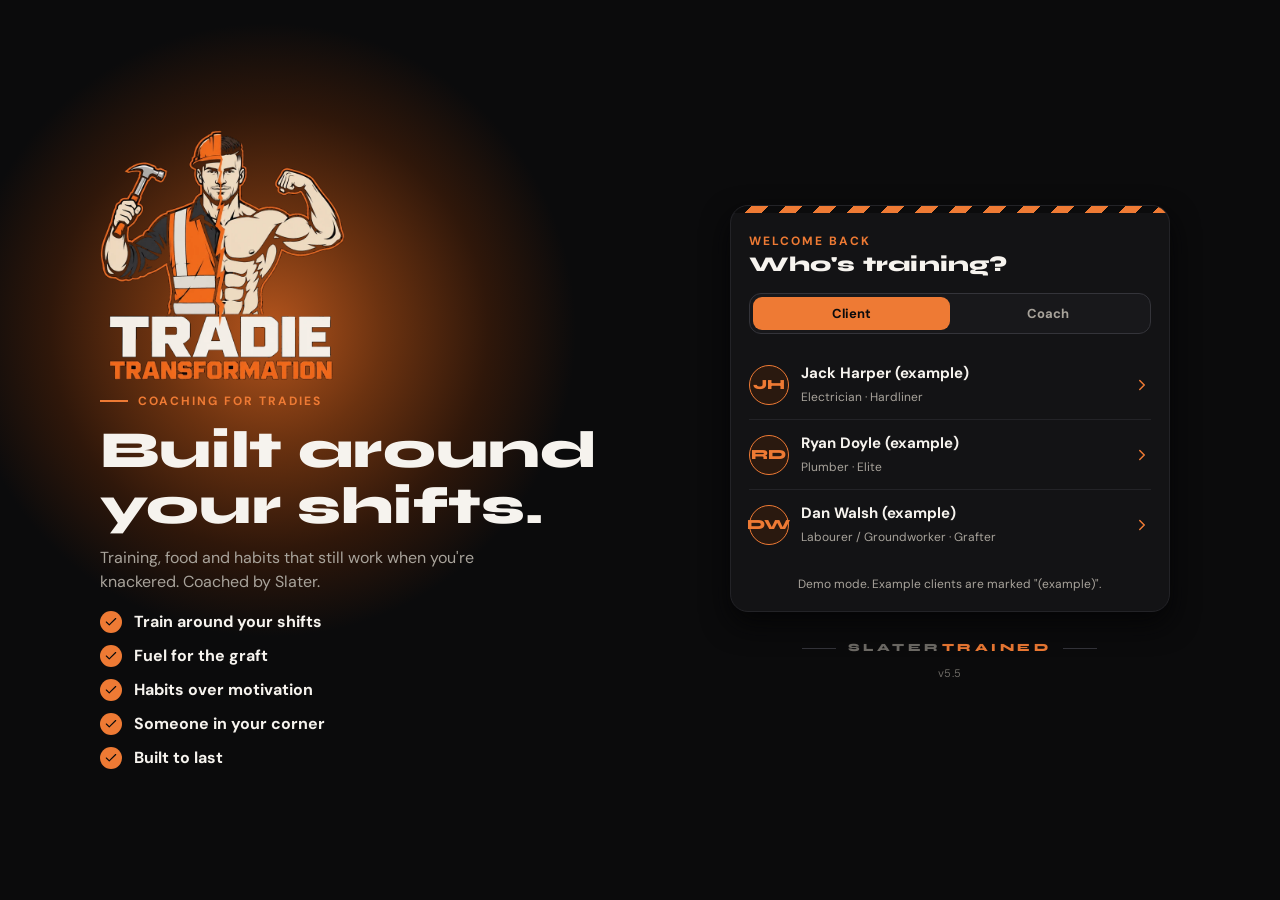
==== index.html @ 98da6939 "v5.5: habit schedules, starter packs, 685-exercise library with demo videos Co-Authored-By: Claude O" ====
<!doctype html><html><head><meta charset=utf8><meta name=viewport content="width=device-width,initial-scale=1,viewport-fit=cover"><style>:root{color-scheme:light;box-sizing:border-box;padding-top:env(safe-area-inset-top,0px);padding-bottom:env(safe-area-inset-bottom,0px)}html{scroll-padding-top:env(safe-area-inset-top,0px)}body{margin:0;padding:0;font:14px -apple-system,BlinkMacSystemFont,sans-serif;background:#fff;color:#000}img{max-width:100%}[hidden]:not([hidden=until-found i]){display:none!important}.appver{text-align:center;font-size:11px;color:var(--faint);margin:-6px 0 14px;letter-spacing:.04em}</style></head><body>
<title>The Tradie Transformation</title>
<meta name="claude:viewport-fit-sides" content="cover">
<meta name="theme-color" content="#0B0B0C"><link rel="manifest" href="manifest.webmanifest"><link rel="icon" href="icon-192.png">
<link rel="apple-touch-icon" href="[data-uri]">
<link rel="preconnect" href="https://fonts.googleapis.com"><link rel="preconnect" href="https://fonts.gstatic.com" crossorigin>
<link rel="stylesheet" href="https://fonts.googleapis.com/css2?family=DM+Sans:opsz,wght@9..40,400;9..40,500;9..40,700&family=Syne:wght@700;800&display=swap">
<style>
/* Layout: phone-first app shell. Header, scrolling main, bottom nav with a centre quick-log button; side rail on wide screens.
   Brand: "Edition 1" — one all-dark world, solid SlaterTrained orange, no see-through tints. */
:root {
  --bg: #0B0B0C;
  --card: #131315;
  --card-2: #18181B;
  --card-3: #202024;
  --line: #232327;
  --line-2: #34343A;
  --text: #F6F3EE;
  --muted: #A8A39B;
  --faint: #6F6C67;
  --orange: #EE7A34;
  --orange-hi: #F4955A;
  --orange-lo: #C9601F;
  --ember: #2A190F;      /* solid dark orange for fills */
  --ember-2: #3B2213;
  --on-orange: #0B0B0C;
  --good: #5CC37E;
  --good-deep: #12261A;
  --warn: #EDB740;
  --warn-deep: #2B2310;
  --bad: #EC5F55;
  --bad-deep: #2E1513;
  --display: 'Syne', 'Arial Black', Impact, sans-serif;
  --body: 'DM Sans', system-ui, -apple-system, 'Segoe UI', sans-serif;
  --r: 18px;
  --r-sm: 12px;
  --shadow: 0 1px 0 #1D1D21 inset, 0 12px 28px #050506;
  color-scheme: dark;
}
* { box-sizing: border-box; -webkit-tap-highlight-color: transparent; }
html, body { height: 100%; }
body { margin: 0; background: var(--bg); color: var(--text); font-family: var(--body); font-size: 15px; line-height: 1.5; -webkit-font-smoothing: antialiased; }
body::before { content: ""; position: fixed; inset: 0 0 auto; height: env(safe-area-inset-top, 0px); z-index: 50; background: var(--bg); }
button, input, select, textarea { font: inherit; color: inherit; }
button { cursor: pointer; }
a { color: var(--orange); }
h1, h2, h3 { font-family: var(--display); font-weight: 800; margin: 0; line-height: 1.08; text-wrap: balance; letter-spacing: 0.2px; }
h1 { font-size: clamp(27px, 6.4vw, 36px); }
h2 { font-size: 21px; }
h3 { font-size: 16px; }
p { margin: 0; }
.num { font-variant-numeric: tabular-nums; }
:focus-visible { outline: 2px solid var(--orange); outline-offset: 2px; }
summary::-webkit-details-marker { display: none; }
@media (prefers-reduced-motion: reduce) { * { animation: none !important; transition: none !important; } }

/* ---------- shell ---------- */
.shell { min-height: 100%; display: flex; }
.rail { display: none; }
.main { flex: 1; min-width: 0; display: flex; flex-direction: column; }
.topbar {
  position: sticky; top: env(safe-area-inset-top, 0px); z-index: 20; background: var(--bg); border-bottom: 1px solid var(--line);
  padding-block: 10px; padding-left: max(16px, env(safe-area-inset-left, 0px)); padding-right: max(16px, env(safe-area-inset-right, 0px));
  display: flex; align-items: center; gap: 12px; min-height: 62px;
}
.topbar .grow { flex: 1; min-width: 0; }
.topbar .ctx { font-size: 11px; color: var(--orange); text-transform: uppercase; letter-spacing: 1.8px; font-weight: 700; }
.topbar .ttl { font-family: var(--display); font-weight: 800; font-size: 17px; }
.content {
  flex: 1; width: 100%; max-width: 1040px; margin: 0 auto; padding-block: 20px 128px;
  padding-left: max(16px, env(safe-area-inset-left, 0px)); padding-right: max(16px, env(safe-area-inset-right, 0px));
  display: flex; flex-direction: column; gap: 18px; animation: rise .28s ease-out;
}
@keyframes rise { from { transform: translateY(6px); opacity: .55; } to { transform: none; opacity: 1; } }
.viewas { background: var(--orange); color: var(--on-orange); font-weight: 700; font-size: 13px; padding: 7px 16px; display: flex; gap: 10px; align-items: center; justify-content: center; flex-wrap: wrap; }
.viewas button { background: var(--on-orange); color: var(--orange); border: 0; border-radius: 999px; padding: 4px 12px; font-weight: 700; font-size: 12px; }

.bottomnav {
  position: fixed; left: 0; right: 0; bottom: 0; z-index: 30; background: var(--card); border-top: 1px solid var(--line);
  display: flex; justify-content: space-around; align-items: flex-end;
  padding-top: 6px; padding-bottom: calc(6px + env(safe-area-inset-bottom, 0px));
  padding-left: max(8px, env(safe-area-inset-left, 0px)); padding-right: max(8px, env(safe-area-inset-right, 0px));
}
.navbtn { background: none; border: 0; color: var(--faint); display: flex; flex-direction: column; align-items: center; gap: 3px; font-size: 11px; font-weight: 700; letter-spacing: .3px; padding: 6px 4px; min-width: 56px; position: relative; }
.navbtn svg { width: 22px; height: 22px; }
.navbtn.on { color: var(--orange); }
.navbtn .dot { position: absolute; top: 3px; right: 12px; width: 8px; height: 8px; border-radius: 50%; background: var(--orange); }
.fab { width: 58px; height: 58px; border-radius: 50%; border: 4px solid var(--card); background: linear-gradient(180deg, var(--orange-hi), var(--orange)); color: var(--on-orange); display: flex; align-items: center; justify-content: center; margin-top: -26px; flex: none; }
.fab svg { width: 26px; height: 26px; }
.fab:active { transform: scale(.95); }
@media (min-width: 900px) {
  .bottomnav { display: none; }
  .rail { display: flex; flex-direction: column; gap: 3px; width: 248px; flex: none; position: sticky; top: 0; height: 100vh; overflow-y: auto; background: var(--card); border-right: 1px solid var(--line); padding: 20px 14px; padding-left: max(14px, env(safe-area-inset-left, 0px)); }
  .rail .navbtn { flex-direction: row; gap: 12px; font-size: 14px; padding: 10px 12px; border-radius: var(--r-sm); justify-content: flex-start; width: 100%; }
  .rail .navbtn.on { background: var(--ember); }
  .rail .navbtn .dot { position: static; margin-left: auto; }
  .rail .brand { padding: 0 6px 18px; display: flex; justify-content: center; }
  .content { padding-block: 28px 64px; }
  .topbar .mlogo { display: none; }
}

/* ---------- brand ---------- */
.logo-img { display: block; width: auto; }
.st-mark { font-family: var(--display); font-weight: 800; letter-spacing: 3.5px; font-size: 11px; color: var(--faint); }
.st-mark b { color: var(--orange); font-weight: 800; }
.footer { display: flex; justify-content: center; align-items: center; gap: 12px; padding-top: 14px; }
.footer i { height: 1px; width: 34px; background: var(--line-2); }

/* ---------- building blocks ---------- */
.eyebrow { font-size: 12px; font-weight: 700; color: var(--orange); text-transform: uppercase; letter-spacing: 2px; display: flex; align-items: center; gap: 10px; }
.eyebrow.ruled::before { content: ""; width: 26px; height: 2px; background: var(--orange); flex: none; }
.sub { color: var(--muted); }
.small { font-size: 13px; }
.tiny { font-size: 12px; color: var(--muted); }
.head { display: flex; flex-direction: column; gap: 7px; }
.row { display: flex; align-items: center; gap: 10px; flex-wrap: wrap; }
.row.between { justify-content: space-between; }
.row.nowrap { flex-wrap: nowrap; }
.grow { flex: 1; min-width: 0; }
.stack { display: flex; flex-direction: column; gap: 12px; }
.stack-sm { display: flex; flex-direction: column; gap: 8px; }
.grid { display: grid; gap: 12px; grid-template-columns: repeat(auto-fit, minmax(min(100%, 260px), 1fr)); }
.grid-2 { display: grid; gap: 14px; grid-template-columns: repeat(auto-fit, minmax(min(100%, 350px), 1fr)); align-items: start; }
.tiles { display: grid; gap: 10px; grid-template-columns: repeat(auto-fit, minmax(min(100%, 148px), 1fr)); }
.card { background: var(--card); border: 1px solid var(--line); border-radius: var(--r); padding: 18px; display: flex; flex-direction: column; gap: 13px; min-width: 0; box-shadow: var(--shadow); }
.card.stripe { border-left: 4px solid var(--orange); }
.card.flat { background: var(--card-2); box-shadow: none; }
.card.hot { background: var(--ember); border-color: var(--orange); }
.card.hero { background: linear-gradient(160deg, var(--ember-2) 0%, var(--ember) 34%, var(--card) 78%); border-color: var(--line-2); }
.card.tap { cursor: pointer; transition: border-color .15s, transform .1s; text-align: left; color: var(--text); width: 100%; }
.card.tap:hover { border-color: var(--line-2); }
.card.tap:active { transform: scale(.992); }
.tile { background: var(--card); border: 1px solid var(--line); border-radius: var(--r); padding: 15px; display: flex; flex-direction: column; gap: 2px; box-shadow: var(--shadow); min-width: 0; }
.tile .big { font-family: var(--display); font-weight: 800; font-size: 31px; color: var(--orange); line-height: 1.05; }
.tile .big small { font-size: 14px; color: var(--muted); font-family: var(--body); font-weight: 500; }
.tile .lbl { font-size: 12px; color: var(--muted); font-weight: 500; }
.callout { border: 1.5px solid var(--orange); background: var(--ember); border-radius: var(--r); padding: 15px 17px; display: flex; flex-direction: column; gap: 7px; }
.divider { height: 1px; background: var(--line); }

.btn { display: inline-flex; align-items: center; justify-content: center; gap: 8px; background: linear-gradient(180deg, var(--orange-hi), var(--orange)); color: var(--on-orange); border: 0; border-radius: 13px; padding: 12px 18px; font-weight: 700; text-decoration: none; white-space: nowrap; transition: transform .1s; }
.btn svg { width: 18px; height: 18px; flex: none; }
.btn:active { transform: scale(.97); }
.btn.ghost { background: var(--card-2); color: var(--text); border: 1px solid var(--line-2); }
.btn.ghost:hover { border-color: var(--orange); }
.btn.danger { background: var(--bad-deep); color: var(--bad); border: 1px solid var(--bad); }
.btn.sm { padding: 8px 12px; font-size: 13px; border-radius: 10px; }
.btn.block { width: 100%; }
.iconbtn { background: var(--card-2); border: 1px solid var(--line-2); color: var(--text); width: 38px; height: 38px; border-radius: 11px; display: inline-flex; align-items: center; justify-content: center; flex: none; }
.iconbtn svg { width: 18px; height: 18px; }
.iconbtn.sm { width: 32px; height: 32px; border-radius: 9px; }
.iconbtn.or { background: var(--ember); border-color: var(--orange); color: var(--orange); }

.pill { display: inline-flex; align-items: center; gap: 6px; font-size: 12px; font-weight: 700; padding: 4px 10px; border-radius: 999px; white-space: nowrap; }
.pill.good { background: var(--good-deep); color: var(--good); }
.pill.warn { background: var(--warn-deep); color: var(--warn); }
.pill.bad { background: var(--bad-deep); color: var(--bad); }
.pill.or { background: var(--ember); color: var(--orange); }
.pill.mute { background: var(--card-2); color: var(--muted); border: 1px solid var(--line-2); }
.pill.solid { background: var(--orange); color: var(--on-orange); }

label.f { display: flex; flex-direction: column; gap: 6px; font-size: 13px; font-weight: 500; color: var(--muted); min-width: 0; }
.in { width: 100%; background: var(--bg); border: 1px solid var(--line-2); border-radius: 11px; padding: 11px 12px; font-size: 16px; color: var(--text); outline: none; min-width: 0; }
textarea.in { min-height: 84px; resize: vertical; }
.in:focus { border-color: var(--orange); }
.in.sm { padding: 8px 10px; font-size: 15px; }
.fields { display: grid; gap: 12px; grid-template-columns: repeat(auto-fit, minmax(min(100%, 150px), 1fr)); }

.tabs { display: flex; gap: 6px; overflow-x: auto; padding-bottom: 2px; scrollbar-width: none; }
.tabs::-webkit-scrollbar { display: none; }
.tab { background: var(--card); border: 1px solid var(--line); color: var(--muted); padding: 8px 14px; border-radius: 999px; font-weight: 700; font-size: 13px; white-space: nowrap; }
.tab.on { background: var(--orange); color: var(--on-orange); border-color: var(--orange); }
.seg { display: inline-flex; background: var(--card-2); border: 1px solid var(--line-2); border-radius: 12px; padding: 3px; }
.seg button { background: none; border: 0; padding: 7px 13px; border-radius: 9px; font-weight: 700; font-size: 13px; color: var(--muted); }
.seg button.on { background: var(--orange); color: var(--on-orange); }
input.sc { position: absolute; opacity: 0; pointer-events: none; }
input.sc:checked + .tab { background: var(--orange); color: var(--on-orange); border-color: var(--orange); }

.list { display: flex; flex-direction: column; }
.li { display: flex; align-items: center; gap: 12px; padding: 12px 0; border-top: 1px solid var(--line); min-width: 0; }
.li:first-child { border-top: 0; }
.li.tap { cursor: pointer; }
.trunc { overflow: hidden; text-overflow: ellipsis; white-space: nowrap; }
.avatar { width: 40px; height: 40px; border-radius: 50%; background: var(--ember); color: var(--orange); display: flex; align-items: center; justify-content: center; font-family: var(--display); font-weight: 800; font-size: 14px; flex: none; border: 1.5px solid var(--orange); }
.avatar.lg { width: 56px; height: 56px; font-size: 19px; }
.avatar.coach { background: var(--orange); color: var(--on-orange); }

.bar { height: 8px; background: var(--card-3); border-radius: 999px; overflow: hidden; }
.bar > i { display: block; height: 100%; background: linear-gradient(90deg, var(--orange-lo), var(--orange)); border-radius: 999px; }
.bar.good > i { background: var(--good); }

.check { display: flex; align-items: center; gap: 12px; padding: 12px; background: var(--card-2); border: 1px solid var(--line); border-radius: 13px; text-align: left; width: 100%; color: var(--text); }
.check .box { width: 24px; height: 24px; border-radius: 8px; border: 2px solid var(--line-2); flex: none; display: flex; align-items: center; justify-content: center; }
.check.on { border-color: var(--orange); background: var(--ember); }
.check.on .box { background: var(--orange); border-color: var(--orange); color: var(--on-orange); }
.check .box svg { width: 15px; height: 15px; }

.tablewrap { overflow-x: auto; }
table.t { width: 100%; border-collapse: collapse; font-size: 14px; }
table.t th { text-align: left; font-size: 11px; text-transform: uppercase; letter-spacing: 1px; color: var(--muted); font-weight: 700; padding: 8px 6px; border-bottom: 1px solid var(--line); white-space: nowrap; }
table.t td { padding: 9px 6px; border-bottom: 1px solid var(--line); vertical-align: middle; }
table.t tr:last-child td { border-bottom: 0; }

/* rings + charts */
.ring { position: relative; flex: none; }
.ring svg { display: block; transform: rotate(-90deg); }
.ring .mid { position: absolute; inset: 0; display: flex; flex-direction: column; align-items: center; justify-content: center; text-align: center; line-height: 1.1; }
.ring .mid b { font-family: var(--display); font-weight: 800; }
.ring .mid span { font-size: 11px; color: var(--muted); }
.rings { display: flex; gap: 14px; align-items: center; flex-wrap: wrap; }
.rings .minis { display: grid; grid-template-columns: repeat(3, 1fr); gap: 10px; flex: 1; min-width: 200px; }
.rings .mini { display: flex; flex-direction: column; align-items: center; gap: 4px; }
.chartbox svg { width: 100%; height: auto; display: block; touch-action: pan-y; }
.legend { display: flex; gap: 14px; flex-wrap: wrap; font-size: 12px; color: var(--muted); }
.legend i { display: inline-block; width: 14px; height: 3px; border-radius: 2px; margin-right: 6px; vertical-align: middle; }
.spark { width: 72px; height: 26px; flex: none; }

/* calendar */
.cal { display: grid; grid-template-columns: repeat(7, 1fr); gap: 4px; }
.cal .dow { text-align: center; font-size: 11px; color: var(--faint); font-weight: 700; text-transform: uppercase; letter-spacing: 1px; padding: 4px 0; }
.cal button { background: var(--card-2); border: 1px solid var(--line); border-radius: 11px; min-height: 52px; padding: 6px 2px 5px; display: flex; flex-direction: column; align-items: center; gap: 5px; color: var(--text); font-weight: 500; font-size: 13px; }
.cal button.out { visibility: hidden; }
.cal button.today { border-color: var(--orange); }
.cal button.sel { background: var(--ember); border-color: var(--orange); }
.cal .dots { display: flex; gap: 3px; min-height: 6px; }
.cal .dots i { width: 6px; height: 6px; border-radius: 50%; background: var(--orange); }
.cal .dots i.g { background: var(--good); }
.cal .dots i.w { background: var(--text); }
.cal .dots i.o { background: none; border: 1.5px solid var(--orange); }

/* set logger */
.setrow { display: grid; grid-template-columns: 30px 1fr 1fr 46px; gap: 8px; align-items: center; }
.setrow .sn { font-weight: 700; color: var(--muted); text-align: center; }
.setrow .done { width: 46px; height: 42px; border-radius: 11px; border: 1px solid var(--line-2); background: var(--card-2); color: var(--muted); display: flex; align-items: center; justify-content: center; }
.setrow .done.on { background: var(--orange); border-color: var(--orange); color: var(--on-orange); }
.setrow .done svg { width: 18px; height: 18px; }
.sslabel { font-size: 11px; font-weight: 700; letter-spacing: 1.6px; text-transform: uppercase; color: var(--on-orange); background: var(--orange); border-radius: 6px; padding: 2px 8px; align-self: flex-start; }
.timerbar { position: fixed; left: 50%; transform: translateX(-50%); z-index: 40; bottom: calc(96px + env(safe-area-inset-bottom, 0px)); background: var(--orange); color: var(--on-orange); border-radius: 999px; padding: 10px 14px 10px 20px; display: flex; align-items: center; gap: 12px; font-weight: 700; box-shadow: 0 10px 30px #000; white-space: nowrap; }
.timerbar .t { font-family: var(--display); font-size: 22px; font-variant-numeric: tabular-nums; }
.timerbar button { background: var(--on-orange); color: var(--orange); border: 0; border-radius: 999px; padding: 6px 12px; font-weight: 700; }
@media (min-width: 900px) { .timerbar { bottom: 24px; } }

/* chat + feed */
.chat { display: flex; flex-direction: column; gap: 8px; }
.msg { max-width: 82%; padding: 10px 14px; border-radius: 18px; font-size: 15px; white-space: pre-wrap; overflow-wrap: anywhere; }
.msg.me { align-self: flex-end; background: var(--orange); color: var(--on-orange); border-bottom-right-radius: 5px; }
.msg.them { align-self: flex-start; background: var(--card-2); border: 1px solid var(--line); border-bottom-left-radius: 5px; }
.msg .ts { display: block; font-size: 11px; opacity: .7; margin-top: 4px; }
.composer { position: sticky; bottom: calc(78px + env(safe-area-inset-bottom, 0px)); background: var(--bg); padding-block: 8px; }
@media (min-width: 900px) { .composer { bottom: 0; } }
.post { display: flex; gap: 12px; padding: 14px 0; border-top: 1px solid var(--line); }
.post:first-child { border-top: 0; }
.like { background: none; border: 0; color: var(--muted); display: inline-flex; gap: 6px; align-items: center; font-weight: 700; font-size: 13px; padding: 4px 0; }
.like svg { width: 16px; height: 16px; }
.like.on { color: var(--orange); }

/* entry */
.entry { min-height: 100%; display: flex; align-items: center; justify-content: center; padding-block: 36px; padding-left: max(16px, env(safe-area-inset-left, 0px)); padding-right: max(16px, env(safe-area-inset-right, 0px)); position: relative; overflow: hidden; }
.glow { position: absolute; width: 560px; height: 560px; border-radius: 50%; background: radial-gradient(circle, #B5551D 0%, #6B3210 26%, #2F170A 50%, #0B0B0C 70%); top: -60px; left: 50%; transform: translateX(-50%); pointer-events: none; }
.entry .inner { position: relative; width: 100%; max-width: 420px; display: flex; flex-direction: column; gap: 20px; align-items: stretch; }
.entry .brandbig { display: flex; justify-content: center; }
.entry .tag { text-align: center; color: var(--muted); font-size: 16px; }
.entry .eyebrow { justify-content: center; }
.entry .eyebrow::before, .entry .eyebrow::after { content: ""; width: 28px; height: 2px; background: var(--orange); }

.rankbadge { display: inline-flex; align-items: center; gap: 8px; font-family: var(--display); font-weight: 800; font-size: 13px; letter-spacing: 1.2px; text-transform: uppercase; color: var(--orange); }
.rankbadge svg { width: 18px; height: 18px; }
.badges { display: grid; gap: 10px; grid-template-columns: repeat(auto-fill, minmax(104px, 1fr)); }
.badge { background: var(--card-2); border: 1px solid var(--line); border-radius: 14px; padding: 14px 8px; display: flex; flex-direction: column; align-items: center; gap: 8px; text-align: center; font-size: 12px; font-weight: 700; color: var(--faint); }
.badge .medal { width: 46px; height: 46px; border-radius: 50%; display: flex; align-items: center; justify-content: center; background: var(--card-3); color: var(--faint); }
.badge .medal svg { width: 22px; height: 22px; }
.badge.on { color: var(--text); border-color: var(--orange); background: var(--ember); }
.badge.on .medal { background: linear-gradient(180deg, var(--orange-hi), var(--orange-lo)); color: var(--on-orange); }

/* sheet */
.scrim { position: fixed; inset: 0; z-index: 60; background: #050506; opacity: .78; }
.sheet { position: fixed; z-index: 61; left: 0; right: 0; bottom: 0; max-height: 88%; overflow-y: auto; background: var(--card); border: 1px solid var(--line-2); border-bottom: 0; border-radius: 22px 22px 0 0; padding: 10px 18px calc(22px + env(safe-area-inset-bottom, 0px)); display: flex; flex-direction: column; gap: 14px; animation: up .22s ease-out; }
.sheet .grab { width: 40px; height: 4px; border-radius: 4px; background: var(--line-2); align-self: center; flex: none; }
@keyframes up { from { transform: translateY(48px); } to { transform: none; } }
@media (min-width: 700px) { .sheet { left: 50%; right: auto; bottom: auto; top: 50%; transform: translate(-50%, -50%); width: 520px; border-radius: 22px; border-bottom: 1px solid var(--line-2); animation: none; } .sheet .grab { display: none; } }
.qa { display: grid; grid-template-columns: repeat(3, 1fr); gap: 10px; }
.qa button { background: var(--card-2); border: 1px solid var(--line); border-radius: 14px; padding: 14px 6px; display: flex; flex-direction: column; align-items: center; gap: 8px; font-size: 12px; font-weight: 700; color: var(--text); }
.qa button svg { width: 24px; height: 24px; color: var(--orange); }

.toast { position: fixed; left: 50%; transform: translateX(-50%); top: calc(14px + env(safe-area-inset-top, 0px)); z-index: 100; background: var(--card-3); border: 1px solid var(--orange); color: var(--text); padding: 12px 18px; border-radius: 13px; font-weight: 500; max-width: calc(100% - 32px); box-shadow: 0 10px 30px #000; text-align: center; }
.empty { text-align: center; padding: 26px 16px; color: var(--muted); display: flex; flex-direction: column; gap: 10px; align-items: center; }
.photo-grid { display: grid; gap: 8px; grid-template-columns: repeat(auto-fill, minmax(104px, 1fr)); }
.photo-grid figure { margin: 0; display: flex; flex-direction: column; gap: 4px; }
.photo-grid img, .compare img { width: 100%; aspect-ratio: 3/4; object-fit: cover; border-radius: 12px; border: 1px solid var(--line); background: var(--card-2); display: block; }
.compare { display: grid; grid-template-columns: 1fr 1fr; gap: 8px; }
.compare figure { margin: 0; display: flex; flex-direction: column; gap: 6px; }
.hide-sm { display: none; }
@media (min-width: 600px) { .hide-sm { display: initial; } }
.water { display: flex; gap: 5px; flex-wrap: wrap; }
.water i { width: 20px; height: 28px; border-radius: 4px 4px 8px 8px; border: 1.5px solid var(--line-2); background: var(--card-2); }
.water i.on { background: var(--orange); border-color: var(--orange); }

/* ---------- v3: login, targets, thumbs, summary ---------- */
.entry { align-items: stretch; padding-block: 0; overflow: visible; }
.ent { width: 100%; max-width: 1080px; margin: 0 auto; display: grid; gap: 22px; align-content: center; padding-block: 26px; }
.ent-brand { position: relative; display: flex; flex-direction: column; align-items: center; text-align: center; gap: 12px; }
.ent-brand > *:not(.glow) { position: relative; }
.ent-brand .glow { top: -110px; width: 620px; height: 620px; }
.ent-brand h1 { font-size: clamp(30px, 7.4vw, 52px); }
.ent-brand .tag { max-width: 400px; }
.ent-logo { animation: logoin .7s cubic-bezier(.2, .8, .2, 1); }
.ent-logo .logo-img { height: clamp(170px, 30vh, 250px) !important; }
@keyframes logoin { from { transform: translateY(14px) scale(.96); opacity: .4; } to { transform: none; opacity: 1; } }
.ent-points { list-style: none; margin: 4px 0 0; padding: 0; display: none; flex-direction: column; gap: 10px; text-align: left; }
.ent-points li { display: flex; align-items: center; gap: 12px; font-weight: 700; font-size: 16px; }
.ent-points svg { width: 22px; height: 22px; padding: 4px; border-radius: 50%; background: var(--orange); color: var(--on-orange); flex: none; }
.ent-side { display: flex; flex-direction: column; gap: 14px; width: 100%; max-width: 440px; margin: 0 auto; }
.ent-card { position: relative; overflow: hidden; padding-top: 26px; gap: 16px; }
.hazard { position: absolute; inset: 0 0 auto 0; height: 7px; background: repeating-linear-gradient(-45deg, var(--orange) 0 12px, var(--bg) 12px 24px); }
.entrow { background: none; border: 0; border-top: 1px solid var(--line); width: 100%; text-align: left; color: var(--text); }
.entrow:first-child { border-top: 0; }
.pindots { display: flex; gap: 14px; }
.pindots i { width: 15px; height: 15px; border-radius: 50%; border: 2px solid var(--line-2); }
.pindots i.on { background: var(--orange); border-color: var(--orange); }
.pindots.bad { animation: shake .35s; }
@keyframes shake { 20%, 60% { transform: translateX(-7px); } 40%, 80% { transform: translateX(7px); } }
.keypad { display: grid; grid-template-columns: repeat(3, 72px); gap: 12px; justify-content: center; }
.keypad button { height: 62px; border-radius: 18px; background: var(--card-2); border: 1px solid var(--line-2); font-family: var(--display); font-weight: 800; font-size: 22px; color: var(--text); display: flex; align-items: center; justify-content: center; }
.keypad button:active { background: var(--orange); color: var(--on-orange); border-color: var(--orange); }
.keypad button svg { width: 22px; height: 22px; }
@media (min-width: 900px) {
  .ent { grid-template-columns: 1.1fr .9fr; align-items: center; gap: 56px; }
  .ent-brand { align-items: flex-start; text-align: left; }
  .ent-brand .glow { left: 30%; }
  .ent-brand .eyebrow { justify-content: flex-start; }
  .entry .ent-brand .eyebrow::after { display: none; }
  .ent-points { display: flex; }
}
.chks { display: flex; flex-wrap: wrap; gap: 8px; }
.chk { display: inline-flex; align-items: center; gap: 7px; padding: 8px 12px; border-radius: 999px; border: 1px solid var(--line-2); background: var(--card-2); color: var(--muted); font-weight: 700; font-size: 13px; }
.chk svg { width: 15px; height: 15px; color: var(--orange); }
.chk.on { background: var(--good-deep); border-color: var(--good); color: var(--good); }
.chk.on svg { color: var(--good); }
.thumbs { display: flex; gap: 8px; overflow-x: auto; }
.thumbbtn { position: relative; padding: 0; border: 0; background: none; display: block; width: 100%; border-radius: 12px; }
.thumbs .thumbbtn { width: 84px; flex: none; }
.thumbs .thumbbtn img { width: 84px; height: 84px; object-fit: cover; border-radius: 12px; border: 1px solid var(--line); display: block; }
.thumbbtn i { position: absolute; top: 6px; right: 6px; width: 11px; height: 11px; border-radius: 50%; background: var(--orange); border: 2px solid var(--bg); }
.foodthumb { width: 46px; height: 46px; border-radius: 11px; object-fit: cover; flex: none; background: var(--card-2); border: 1px solid var(--line); display: flex; align-items: center; justify-content: center; color: var(--faint); }
.foodthumb svg { width: 20px; height: 20px; }
.postimg { width: 100%; max-height: 420px; object-fit: cover; border-radius: 14px; border: 1px solid var(--line); display: block; }
.tapclean { background: none; border: 0; padding: 0; text-align: left; color: var(--text); width: 100%; }
.medalbig { width: 78px; height: 78px; border-radius: 50%; background: linear-gradient(180deg, var(--orange-hi), var(--orange-lo)); color: var(--on-orange); display: flex; align-items: center; justify-content: center; box-shadow: 0 0 0 8px var(--ember-2); animation: pop .5s cubic-bezier(.2, 1.4, .4, 1); }
.medalbig svg { width: 38px; height: 38px; }
@keyframes pop { from { transform: scale(.5); } to { transform: none; } }
button.tile { cursor: pointer; }
.entry { min-height: 100vh; min-height: 100dvh; }
.ent-card .eyebrow { justify-content: flex-start; }
.entry .ent-card .eyebrow::before, .entry .ent-card .eyebrow::after { display: none; }
@media (min-width: 900px) { .entry .ent-brand .tag { text-align: left; } }

/* ===================== v4 ===================== */
/* chart read-out */
.chh { display: flex; flex-direction: column; gap: 1px; min-width: 0; }
.chl { font-size: 11px; font-weight: 700; letter-spacing: .09em; text-transform: uppercase; color: var(--muted); transition: color .15s; }
.chh.on .chl { color: var(--orange); }
.chv b { font-family: var(--display); font-weight: 800; font-size: 34px; line-height: 1.08; color: var(--text); }
.chv small { font-size: 14px; color: var(--muted); font-weight: 500; font-family: var(--body); }
.chs { font-size: 12.5px; color: var(--muted); min-height: 18px; }
.chartbox { margin-inline: -4px; }
.chartbox svg { cursor: crosshair; -webkit-user-select: none; user-select: none; -webkit-tap-highlight-color: transparent; overflow: visible; }
.chartbox svg.draw .ln { stroke-dasharray: 1; stroke-dashoffset: 1; animation: chdraw 1s cubic-bezier(.3, .7, .2, 1) forwards; }
.chartbox svg.draw .ar { animation: chfade .9s ease-out both; }
.chartbox svg.draw .br { transform-box: fill-box; transform-origin: 50% 100%; animation: chgrow .5s cubic-bezier(.2, .9, .3, 1) both; }
@keyframes chdraw { to { stroke-dashoffset: 0; } }
@keyframes chfade { from { opacity: 0; } }
@keyframes chgrow { from { transform: scaleY(.02); } }
.seg.rg button { padding: 6px 14px; min-width: 46px; }
.legend i { flex: none; }
/* pills with icons */
.pill svg { width: 12px; height: 12px; flex: none; }
/* workout library + builder */
.person { text-align: left; gap: 12px; color: var(--text); }
.wic, .fic { width: 36px; height: 36px; border-radius: 11px; background: var(--ember); color: var(--orange); display: flex; align-items: center; justify-content: center; flex: none; }
.wic svg, .fic svg { width: 18px; height: 18px; }
.fic { background: var(--card-2); border: 1px solid var(--line-2); }
.wnum { width: 30px; height: 30px; border-radius: 50%; background: var(--orange); color: var(--on-orange); font-family: var(--display); font-weight: 800; font-size: 14px; display: flex; align-items: center; justify-content: center; flex: none; }
.wnum.sm { width: 24px; height: 24px; font-size: 12px; background: var(--ember); color: var(--orange); }
.wgrid { display: grid; gap: 10px; grid-template-columns: repeat(4, minmax(0, 1fr)); align-items: end; }
@media (max-width: 520px) { .wgrid { grid-template-columns: repeat(2, minmax(0, 1fr)); } }
.stepper { display: flex; align-items: center; justify-content: space-between; background: var(--card-2); border: 1px solid var(--line-2); border-radius: var(--r-sm); height: 41px; padding: 3px; }
.stepper button { width: 34px; height: 33px; border-radius: 9px; border: 0; background: var(--card-3); color: var(--text); font-size: 20px; font-weight: 700; line-height: 1; }
.stepper button:active { background: var(--orange); color: var(--on-orange); }
.stepper b { font-size: 17px; }
.iconbtn:disabled { opacity: .35; pointer-events: none; }
/* FAQ */
.faqs { display: flex; flex-direction: column; }
.faq { border-top: 1px solid var(--line); }
.faq:first-child { border-top: 0; }
.faq summary { list-style: none; cursor: pointer; display: flex; align-items: center; justify-content: space-between; gap: 12px; padding: 14px 0; font-weight: 700; }
.faq summary svg { width: 18px; height: 18px; color: var(--orange); flex: none; transition: transform .2s; }
.faq[open] summary svg { transform: rotate(180deg); }
.faq p { padding: 0 0 14px; color: var(--muted); }

/* ===================== v4.1: stat-led style ===================== */
.tabs.line { gap: 2px; border-bottom: 1px solid var(--line); padding-bottom: 0; }
.tabs.line .tab { background: none; border: 0; border-bottom: 3px solid transparent; border-radius: 0; padding: 11px 13px; font-size: 14.5px; color: var(--muted); }
.tabs.line .tab.on { background: none; color: var(--text); border-bottom-color: var(--orange); }
.chw { display: flex; flex-direction: column; gap: 6px; min-width: 0; }
.chh { display: grid; grid-template-columns: 1fr 1fr; gap: 16px; flex-direction: unset; }
.chc { border-top: 1.5px solid var(--line-2); padding-top: 9px; display: flex; flex-direction: column; gap: 2px; min-width: 0; transition: border-color .15s; }
.chw.on .chc:first-child { border-top-color: var(--orange); }
.chw.on .chc:first-child .chl { color: var(--orange); }
.chv b { font-size: 29px; }
.chl { font-size: 12px; letter-spacing: 0; text-transform: none; font-weight: 500; }
.statg .sth { background: var(--card-2); color: var(--muted); font-size: 11.5px; font-weight: 700; letter-spacing: .1em; text-transform: uppercase; padding: 10px 18px; border-top: 1px solid var(--line); border-bottom: 1px solid var(--line); }
.statg:first-child .sth { border-top: 0; }
.statg .str { display: flex; justify-content: space-between; align-items: baseline; gap: 14px; padding: 12px 18px; font-size: 15px; color: var(--muted); }
.statg .str:nth-child(odd) { background: #161618; }
.statg .str b { color: var(--text); font-weight: 700; text-align: right; }
.statg .str small { color: var(--muted); font-weight: 500; font-size: 13px; }
.zone { display: flex; flex-direction: column; gap: 9px; }
.zbar { position: relative; display: grid; grid-template-columns: 40fr 20fr 15fr 15fr 10fr; gap: 4px; height: 6px; margin: 6px 8px 8px; }
.zbar i { border-radius: 3px; }
.zdot { position: absolute; top: 50%; width: 18px; height: 18px; border-radius: 50%; background: var(--text); border: 4px solid var(--orange); transform: translate(-50%, -50%); box-shadow: 0 0 0 3px var(--card); }
</style>

<style>
/* ---------- build 5: food diary, scanner, reports, plans ---------- */
.sheet > * { flex-shrink: 0; }
.pgtitle, .titlein { font-family: Syne, sans-serif; font-weight: 800; }
.fstabs { display: flex; width: 100%; overflow-x: auto; scrollbar-width: none; }
.fstabs::-webkit-scrollbar { display: none; }
.fstabs button { flex: 1 0 auto; display: inline-flex; align-items: center; justify-content: center; gap: 6px; min-height: 40px; }
.fstabs button svg { width: 16px; height: 16px; }
.fooditem { background: none; border: 0; border-top: 1px solid var(--line); width: 100%; text-align: left; color: var(--text); }
.fooditem:first-child { border-top: 0; }
.okmark { display: inline-flex; width: 16px; height: 16px; border-radius: 50%; background: var(--good-deep); color: var(--good); align-items: center; justify-content: center; vertical-align: -2px; }
.okmark svg { width: 11px; height: 11px; }
.scanbox { position: relative; aspect-ratio: 4 / 3; max-height: 42vh; width: 100%; background: #000; border: 1px solid var(--line-2); border-radius: 16px; overflow: hidden; }
.scanbox video { position: absolute; inset: 0; width: 100%; height: 100%; object-fit: cover; opacity: 0; }
.scanbox.live video { opacity: 1; }
.scanframe { position: absolute; inset: 22% 10%; border: 3px solid var(--orange); border-radius: 12px; pointer-events: none; }
.scanframe i { position: absolute; left: 6%; right: 6%; top: 50%; height: 2px; background: var(--orange); box-shadow: 0 0 12px var(--orange); }
.scanbox.live .scanframe i { animation: scanline 1.6s ease-in-out infinite alternate; }
@keyframes scanline { from { top: 12%; } to { top: 88%; } }
.scanidle { position: absolute; inset: 0; display: flex; flex-direction: column; align-items: center; justify-content: center; gap: 8px; color: var(--muted); font-size: 13px; }
.scanidle svg { width: 44px; height: 44px; color: var(--orange); }
.scanbox.live .scanidle { display: none; }
.unitseg { display: flex; width: 100%; }
.unitseg button { flex: 1; min-height: 44px; font-size: 15px; }
.amtrow { display: flex; flex-wrap: wrap; gap: 8px; align-items: center; }
.amtcustom { display: inline-flex; align-items: center; gap: 4px; height: 44px; padding: 0 12px 0 4px; border: 1px solid var(--line-2); border-radius: 999px; background: var(--card-2); flex: 1 1 110px; max-width: 160px; }
.amtcustom.on, .amtcustom:focus-within { border-color: var(--orange); background: var(--ember); }
.amtcustom input { width: 100%; min-width: 0; background: transparent; border: 0; outline: none; color: var(--text); font-size: 17px; font-weight: 700; padding: 0 0 0 10px; height: 100%; font-family: inherit; }
.amtcustom input::placeholder { color: var(--muted); font-weight: 600; }
.amtcustom input { -moz-appearance: textfield; appearance: textfield; }
.amtcustom input::-webkit-outer-spin-button, .amtcustom input::-webkit-inner-spin-button { -webkit-appearance: none; margin: 0; }
.amtcustom span { color: var(--muted); font-weight: 700; }
.eating { font-size: 14px; color: var(--muted); }
.eating b { color: var(--orange-hi); font-size: 16px; }
.fdtiles { grid-template-columns: repeat(4, minmax(0, 1fr)); }
.fdtiles .tile { padding: 10px; }
.fdtiles .big { font-size: 21px; }
.nutrows { display: grid; grid-template-columns: repeat(4, minmax(0, 1fr)); gap: 8px; }
.nutrows div { background: var(--card-2); border: 1px solid var(--line); border-radius: 11px; padding: 8px 10px; display: flex; flex-direction: column; gap: 2px; font-size: 12px; }
.fields.q4 { grid-template-columns: repeat(4, minmax(0, 1fr)); }
@media (max-width: 520px) { .fields.q4, .nutrows { grid-template-columns: repeat(2, minmax(0, 1fr)); } }
.equation { display: flex; align-items: center; justify-content: space-between; gap: 4px; background: var(--card-2); border: 1px solid var(--line); border-radius: 13px; padding: 10px 12px; }
.equation div { display: flex; flex-direction: column; align-items: center; min-width: 0; }
.equation b { font-size: 17px; }
.equation span { font-size: 11px; color: var(--muted); }
.equation i { font-style: normal; color: var(--faint); font-weight: 700; }
.equation .over b { color: var(--warn); }
.equation div:last-child b { color: var(--orange); }
.planned { background: var(--card-2); border: 1px dashed var(--line-2); border-radius: 13px; padding: 10px 12px; }
.planned .li { padding: 7px 0; }
.mealacts { gap: 6px; }
.nutbars { display: flex; flex-direction: column; gap: 9px; }
.nutbar { display: grid; grid-template-columns: 74px minmax(0, 1fr) auto; gap: 10px; align-items: center; }
.bar.warnb > i { background: var(--warn); }
.fastclock { font-family: Syne, sans-serif; font-size: 26px; }
.kbars { display: flex; align-items: flex-end; gap: 4px; height: 170px; padding-bottom: 18px; position: relative; }
.kbars.dense { gap: 1px; }
.kb { flex: 1; height: 100%; position: relative; min-width: 0; }
.kb .v { position: absolute; bottom: 0; left: 0; right: 0; background: var(--orange); border-radius: 4px 4px 0 0; min-height: 2px; }
.kb .v.ok { background: var(--good); }
.kb .tgt { position: absolute; left: -2px; right: -2px; height: 2px; background: var(--text); opacity: .55; z-index: 1; }
.kb span { position: absolute; bottom: -18px; left: 0; right: 0; text-align: center; font-size: 11px; color: var(--muted); }
.lg-dot { display: inline-block; width: 9px; height: 9px; border-radius: 3px; margin: 0 4px 0 8px; vertical-align: 0; }
.lg-line { display: inline-block; width: 14px; height: 2px; background: var(--text); opacity: .55; margin: 0 4px 3px 8px; }
.splitbar { display: flex; height: 14px; border-radius: 999px; overflow: hidden; background: var(--card-3); }
.splitbar i { display: block; height: 100%; }
.titlein { font-family: Syne, sans-serif; font-weight: 800; font-size: clamp(24px, 5vw, 34px); background: transparent; border-color: transparent; padding: 6px 2px; }
.titlein:hover, .titlein:focus { border-color: var(--line-2); background: var(--card); }
.struck { text-decoration: line-through; color: var(--muted); }
.tile .big small { font-size: 13px; color: var(--muted); margin-left: 2px; }
/* ---------- coach: table, challenges, timer ---------- */
.scroll { overflow-x: auto; }
.ctable { width: 100%; border-collapse: collapse; font-size: 14px; }
.ctable th { text-align: left; font-size: 12px; color: var(--muted); font-weight: 700; padding: 8px 10px; border-bottom: 1px solid var(--line-2); white-space: nowrap; }
.ctable td { padding: 10px; border-bottom: 1px solid var(--line); vertical-align: middle; }
.ctable td .pill { margin: 1px 0; }
.linkbtn { background: none; border: 0; color: var(--text); font-weight: 700; padding: 0; text-align: left; cursor: pointer; }
.linkbtn:hover { color: var(--orange); }
@media (max-width: 640px) { .ctable thead { display: none; } .ctable tr { display: grid; padding: 10px 0; border-bottom: 1px solid var(--line); } .ctable td { display: flow-root; border: 0; padding: 3px 0 3px 8.5em; } .ctable td::before { content: attr(data-l); float: left; width: 8em; margin-left: -8.5em; color: var(--muted); font-size: 12px; } .ctable td:first-child { padding-left: 0; } }
.segopt { position: relative; }
.segopt input { position: absolute; opacity: 0; }
.segopt span { display: block; padding: 7px 14px; border-radius: 9px; font-weight: 700; font-size: 13px; color: var(--muted); cursor: pointer; }
.segopt input:checked + span { background: var(--orange); color: var(--on-orange); }
.segopt input:focus-visible + span { outline: 2px solid var(--orange-hi); }
.li.mine { background: var(--ember); border-radius: 12px; padding-left: 8px; padding-right: 8px; }
.timercard { align-items: center; }
.tclock .ring { margin: 0 auto; }
.tph { font-weight: 800; text-transform: uppercase; letter-spacing: .04em; font-size: 13px; color: var(--muted); }
.tph.work { color: var(--orange); } .tph.rest { color: var(--good); } .tph.prep { color: var(--warn); }
.tnum { font-family: Syne, sans-serif; font-size: 58px; line-height: 1; }
.vidin { max-width: 46%; }
@media (max-width: 520px) { .vidin { max-width: 42%; } }
.qaopt { position: relative; }
.qaopt input { position: absolute; opacity: 0; }
.qaopt span { display: flex; flex-direction: column; align-items: center; gap: 6px; padding: 12px 6px; border: 1px solid var(--line-2); border-radius: 13px; background: var(--card-2); font-weight: 700; font-size: 13px; cursor: pointer; }
.qaopt input:checked + span { border-color: var(--orange); background: var(--ember); color: var(--orange-hi); }
.qaopt svg { width: 22px; height: 22px; }
.tabs.wrap { flex-wrap: wrap; overflow: visible; }
/* ---------- workspace ---------- */
.pgicon { display: inline-flex; width: 34px; height: 34px; border-radius: 10px; background: var(--ember); color: var(--orange); align-items: center; justify-content: center; flex: none; border: 1px solid var(--line-2); }
.pgicon svg { width: 18px; height: 18px; }
.pgicon.sm { width: 26px; height: 26px; border-radius: 8px; }
.pgicon.sm svg { width: 14px; height: 14px; }
.pgicon.lg { width: 64px; height: 64px; border-radius: 18px; cursor: pointer; }
.pgicon.lg svg { width: 32px; height: 32px; }
.pgcard { position: relative; overflow: hidden; padding-top: 22px; }
.pgcov { position: absolute; left: 0; right: 0; top: 0; height: 8px; }
.treebox { display: flex; flex-direction: column; gap: 2px; }
.tree { display: flex; align-items: center; gap: 8px; width: 100%; background: none; border: 0; color: var(--text); padding: 7px 8px; border-radius: 9px; text-align: left; font-size: 14px; min-height: 40px; }
.tree:hover { background: var(--card-2); }
.tree .tiny svg { width: 13px; height: 13px; color: var(--orange); }
.tplrow { background: var(--card-2); border: 1px solid var(--line); border-radius: 13px; padding: 10px 12px; color: var(--text); text-align: left; width: 100%; }
.tplrow:first-child { border-top: 1px solid var(--line); }
.tplrow > svg { width: 16px; height: 16px; color: var(--muted); flex: none; }
.pagewrap { max-width: 860px; width: 100%; margin: 0 auto; display: flex; flex-direction: column; gap: 10px; }
.crumbs { display: flex; flex-wrap: wrap; gap: 6px; align-items: center; font-size: 13px; color: var(--muted); }
.crumbs button { background: none; border: 0; color: var(--muted); padding: 2px 0; cursor: pointer; }
.crumbs button:hover { color: var(--orange); }
.pgcover { height: 92px; border-radius: var(--r); border: 1px solid var(--line); }
.pghead { display: flex; flex-wrap: wrap; align-items: center; gap: 14px; }
.pgtitle { flex: 1 1 260px; margin: 0; outline: none; font-size: clamp(26px, 5vw, 40px); line-height: 1.1; min-width: 0; overflow-wrap: anywhere; }
.pgtitle:empty::before, .bt:empty::before { content: attr(data-ph); color: var(--faint); pointer-events: none; }
.pgacts { gap: 6px; }
.propbox { display: grid; gap: 4px; background: var(--card); border: 1px solid var(--line); border-radius: var(--r); padding: 10px 14px; }
.proprow { display: grid; grid-template-columns: 120px minmax(0, 1fr); gap: 10px; align-items: center; min-height: 40px; }
.pgbody { display: flex; flex-direction: column; gap: 2px; padding-left: 28px; }
.blk { position: relative; display: flex; align-items: flex-start; gap: 8px; min-width: 0; border-radius: 8px; }
.grip { position: absolute; left: -30px; top: 3px; width: 26px; height: 28px; border: 0; background: none; color: var(--faint); border-radius: 6px; display: flex; align-items: center; justify-content: center; opacity: 0; cursor: pointer; }
.grip svg { width: 16px; height: 16px; }
.blk:hover .grip, .blk:focus-within .grip, .grip:focus { opacity: 1; }
@media (hover: none) { .grip { opacity: .7; } }
.grip:hover { background: var(--card-2); color: var(--text); }
.bt { flex: 1; min-width: 0; outline: none; white-space: pre-wrap; overflow-wrap: anywhere; padding: 5px 2px; line-height: 1.6; font-size: 16px; min-height: 1.6em; }
.b-h1 .bt { font-family: Syne, sans-serif; font-weight: 800; font-size: 28px; line-height: 1.2; padding-top: 14px; }
.b-h2 .bt { font-family: Syne, sans-serif; font-weight: 800; font-size: 22px; line-height: 1.25; padding-top: 12px; }
.b-h3 .bt { font-family: Syne, sans-serif; font-weight: 700; font-size: 18px; padding-top: 8px; }
.b-p .bt:empty::before { content: ''; }
.b-p:only-child .bt:empty::before, .b-p .bt:focus:empty::before { content: attr(data-ph); }
.b-p .bt:focus:empty::before { content: "Type '/' for blocks"; }
.tick { flex: none; width: 22px; height: 22px; margin-top: 7px; border-radius: 7px; border: 2px solid var(--line-2); background: var(--bg); color: var(--on-orange); display: flex; align-items: center; justify-content: center; padding: 0; cursor: pointer; }
.tick.on { background: var(--orange); border-color: var(--orange); }
.tick svg { width: 14px; height: 14px; }
.bul { flex: none; width: 22px; text-align: center; padding-top: 5px; color: var(--orange); font-weight: 800; line-height: 1.6; }
.tgl { flex: none; width: 24px; height: 24px; margin-top: 6px; border: 0; background: none; color: var(--muted); display: flex; align-items: center; justify-content: center; padding: 0; transition: transform .15s; cursor: pointer; }
.tgl svg { width: 15px; height: 15px; }
.tgl.on { transform: rotate(90deg); color: var(--orange); }
.tglhead { font-weight: 700; }
.tglbody { border-left: 2px solid var(--line-2); padding-left: 12px; margin: 2px 0 6px; color: var(--muted); }
.callout.blkcall { flex: 1; display: flex; flex-direction: row; gap: 10px; align-items: flex-start; margin: 4px 0; }
.cic { color: var(--orange); padding-top: 6px; flex: none; }
.cic svg { width: 18px; height: 18px; }
.blkquote { flex: 1; border-left: 4px solid var(--orange); padding-left: 14px; font-size: 17px; }
.blkhr { flex: 1; border: 0; border-top: 1px solid var(--line-2); margin: 14px 0; }
.blkimg { flex: 1; margin: 6px 0; }
.blkimg img { width: 100%; border-radius: 14px; border: 1px solid var(--line); display: block; }
.blkimg figcaption { font-size: 13px; color: var(--muted); }
.blkempty, .blklink { flex: 1; display: flex; align-items: center; gap: 10px; padding: 14px; border: 1px dashed var(--line-2); border-radius: 13px; color: var(--muted); cursor: pointer; margin: 4px 0; min-width: 0; }
.blklink { border-style: solid; background: var(--card); color: var(--text); text-decoration: none; }
.blklink:hover { border-color: var(--orange); }
.blkempty svg { width: 20px; height: 20px; color: var(--orange); }
.blkpage { display: flex; align-items: center; gap: 10px; width: 100%; background: none; border: 0; border-bottom: 1px solid var(--line); color: var(--text); padding: 8px 4px; text-align: left; font-weight: 700; font-size: 15px; min-height: 44px; cursor: pointer; }
.blkpage:hover { color: var(--orange); }
.blkpage .tiny { margin-left: auto; }
.addblk { align-self: flex-start; display: inline-flex; gap: 6px; align-items: center; background: none; border: 0; color: var(--faint); padding: 10px 4px 10px 28px; font-size: 14px; cursor: pointer; }
.addblk:hover { color: var(--orange); }
.addblk svg { width: 15px; height: 15px; }
.tc-or, .tab.tc-or { color: var(--orange-hi); } .tc-gd, .tab.tc-gd { color: var(--good); } .tc-wn, .tab.tc-wn { color: var(--warn); } .tc-bd, .tab.tc-bd { color: var(--bad); } .tc-mu, .tab.tc-mu { color: var(--muted); }
.slash { position: fixed; z-index: 80; width: 270px; max-height: 300px; overflow-y: auto; background: var(--card-2); border: 1px solid var(--line-2); border-radius: 14px; box-shadow: 0 18px 40px #000; padding: 4px; }
.slash button { display: flex; align-items: center; gap: 10px; width: 100%; background: none; border: 0; color: var(--text); padding: 7px 8px; border-radius: 9px; text-align: left; font-size: 14px; cursor: pointer; }
.slash button.on, .slash button:hover { background: var(--ember); }
.dbwrap { display: flex; flex-direction: column; gap: 10px; }
.dbbar { display: flex; flex-wrap: wrap; justify-content: space-between; gap: 8px; align-items: center; }
.dbbar .tab svg { width: 13px; height: 13px; vertical-align: -2px; }
.opt { display: inline-block; padding: 2px 9px; border-radius: 7px; font-size: 12px; font-weight: 700; background: var(--card-3); color: var(--muted); white-space: nowrap; }
.dbtwrap { border: 1px solid var(--line); border-radius: var(--r); background: var(--card); }
.dbt { border-collapse: collapse; min-width: 100%; font-size: 14px; }
.dbt th { text-align: left; padding: 0; border-bottom: 1px solid var(--line-2); border-right: 1px solid var(--line); white-space: nowrap; }
.dbt th button { background: none; border: 0; color: var(--muted); font-weight: 700; font-size: 12px; padding: 10px; width: 100%; text-align: left; cursor: pointer; }
.dbt th button svg { width: 14px; height: 14px; }
.dbt td { border-bottom: 1px solid var(--line); border-right: 1px solid var(--line); padding: 0; min-width: 130px; }
.dbt td.tcell { min-width: 220px; }
.cin { width: 100%; background: transparent; border: 0; color: var(--text); padding: 10px; font-size: 15px; outline: none; min-height: 42px; }
.cin:focus { background: var(--bg); box-shadow: inset 0 0 0 2px var(--orange); }
.tin { font-weight: 700; }
.csel { appearance: none; border-radius: 0; font-weight: 700; font-size: 13px; }
.dbt td input[type=checkbox], .proprow input[type=checkbox] { margin: 10px; width: 20px; height: 20px; accent-color: var(--orange); }
.proprow .cin { border: 1px solid var(--line); border-radius: 9px; padding: 8px 10px; min-height: 40px; }
.cellro { padding: 8px 10px; display: block; }
.board { display: flex; gap: 12px; overflow-x: auto; padding-bottom: 6px; align-items: flex-start; }
.bcol { flex: 0 0 250px; background: var(--card); border: 1px solid var(--line); border-radius: var(--r); padding: 10px; display: flex; flex-direction: column; gap: 8px; min-height: 120px; }
.bcol.over { border-color: var(--orange); background: var(--ember); }
.bhead { display: flex; justify-content: space-between; align-items: center; padding: 2px 2px 4px; }
.bcard { background: var(--card-2); border: 1px solid var(--line-2); border-radius: 12px; padding: 10px 12px; display: flex; flex-direction: column; gap: 4px; cursor: pointer; }
.bcard:hover { border-color: var(--orange); }
.bcard.dragging { opacity: .5; }
.bnew { background: none; border: 0; color: var(--faint); text-align: left; padding: 6px 4px; display: inline-flex; align-items: center; gap: 6px; font-size: 13px; cursor: pointer; }
.bnew svg { width: 14px; height: 14px; }
.calg { border: 1px solid var(--line); border-radius: var(--r); overflow: hidden; background: var(--card); }
.calh, .calb { display: grid; grid-template-columns: repeat(7, minmax(0, 1fr)); }
.calh span { font-size: 11px; color: var(--muted); padding: 6px; text-align: center; border-bottom: 1px solid var(--line-2); }
.calc { min-height: 92px; border-right: 1px solid var(--line); border-bottom: 1px solid var(--line); padding: 4px; display: flex; flex-direction: column; gap: 3px; min-width: 0; }
.calc:nth-child(7n) { border-right: 0; }
.calc.out { background: var(--bg); }
.calc.out .num { color: var(--faint); }
.calc.now .num { background: var(--orange); color: var(--on-orange); border-radius: 6px; padding: 0 5px; font-weight: 800; }
.calplus { width: 22px; height: 22px; border: 0; background: none; color: var(--faint); display: flex; align-items: center; justify-content: center; padding: 0; cursor: pointer; }
.calplus svg { width: 13px; height: 13px; }
.calit { background: var(--ember-2); color: var(--text); border: 0; border-radius: 6px; font-size: 11px; padding: 3px 5px; text-align: left; overflow: hidden; text-overflow: ellipsis; white-space: nowrap; cursor: pointer; }
@media (max-width: 520px) { .calc { min-height: 64px; } .calit { font-size: 10px; padding: 2px 3px; } .pgbody { padding-left: 22px; } .grip { left: -26px; } .proprow { grid-template-columns: 96px minmax(0, 1fr); } }
.swatch { width: 40px; height: 40px; border-radius: 11px; border: 2px solid var(--line-2); display: flex; align-items: center; justify-content: center; color: var(--muted); cursor: pointer; }
.swatch.on { border-color: var(--text); }
.swatch svg { width: 16px; height: 16px; }
.iconpick { display: grid; grid-template-columns: repeat(auto-fill, minmax(52px, 1fr)); gap: 8px; }
.iconpick button { height: 52px; border-radius: 13px; background: var(--card-2); border: 1px solid var(--line-2); color: var(--orange); display: flex; align-items: center; justify-content: center; cursor: pointer; }
.iconpick button.on { background: var(--ember); border-color: var(--orange); }
.iconpick svg { width: 22px; height: 22px; }
.todocount { font-family: Syne, sans-serif; font-size: 28px; color: var(--orange); }
.todocount span { font-size: 16px; color: var(--muted); }
.todolist { display: flex; flex-direction: column; }
.todo { display: flex; align-items: center; gap: 12px; padding: 8px 0; border-top: 1px solid var(--line); min-height: 52px; }
.todo:first-child { border-top: 0; }
.todo .tick { margin-top: 0; width: 26px; height: 26px; border-radius: 8px; color: var(--on-orange); }
.todo span.tick:not(.on) { color: var(--muted); border-style: dashed; }
.todo span.tick svg { width: 14px; height: 14px; }
.todomain { flex: 1; min-width: 0; display: flex; flex-direction: column; gap: 1px; background: none; border: 0; color: var(--text); text-align: left; padding: 4px 0; font-size: 15px; cursor: pointer; }
span.todomain { cursor: default; }
.todomain b { font-weight: 700; overflow-wrap: anywhere; }
.todo.done .todomain b { text-decoration: line-through; color: var(--muted); }
.todomain .late { color: var(--warn); font-weight: 700; }
.todogo { color: var(--faint); display: flex; }
.todogo svg { width: 16px; height: 16px; }
.repseg { display: flex; flex-wrap: wrap; }
.dayopt span { padding: 7px 10px; border: 1px solid var(--line-2); }
@media (prefers-reduced-motion: reduce) { .scanbox.live .scanframe i { animation: none; } .tgl { transition: none; } }
</style>

<div id="app"></div>
<div id="sheet"></div>
<div id="toast" class="toast" hidden></div>
<script>
/* =====================================================================
   THE TRADIE TRANSFORMATION — coaching app (Coach HQ + client app)
   01 core: storage, helpers, icons, your system's constants, demo data
   ===================================================================== */
const KEY = 'tt_app_v2', SES_KEY = 'tt_session_v2';
let MEM = {};
const store = {
  get(k) { try { const v = localStorage.getItem(k); return v ? JSON.parse(v) : (MEM[k] ?? null); } catch (e) { return MEM[k] ?? null; } },
  set(k, v) { MEM[k] = v; try { localStorage.setItem(k, JSON.stringify(v)); return true; } catch (e) { return false; } }
};

/* ---------- helpers ---------- */
const $ = s => document.querySelector(s);
const esc = s => String(s ?? '').replace(/[&<>"']/g, c => ({ '&': '&amp;', '<': '&lt;', '>': '&gt;', '"': '&quot;', "'": '&#39;' }[c]));
const P = o => esc(JSON.stringify(o));
const uid = () => Math.random().toString(36).slice(2, 10) + Date.now().toString(36).slice(-4);
const iso = d => { const z = new Date(d); z.setMinutes(z.getMinutes() - z.getTimezoneOffset()); return z.toISOString().slice(0, 10); };
const today = () => iso(new Date());
const D = s => new Date(s + 'T12:00:00');
const addDays = (s, n) => { const d = D(s); d.setDate(d.getDate() + n); return iso(d); };
const addMonths = (s, n) => { const d = D(s); d.setMonth(d.getMonth() + n); return iso(d); };
const daysBetween = (a, b) => Math.round((D(b) - D(a)) / 864e5);
const dow = s => D(s).getDay();
const mondayOf = s => addDays(s, -((dow(s) + 6) % 7));
const fmt = (s, o = { day: 'numeric', month: 'short' }) => s ? D(s).toLocaleDateString('en-GB', o) : '—';
const fmtLong = s => fmt(s, { weekday: 'short', day: 'numeric', month: 'short' });
const ago = s => { if (!s) return 'never'; const n = daysBetween(s, today()); return n <= 0 ? 'today' : n === 1 ? 'yesterday' : n + ' days ago'; };
const r5 = n => Math.round(n / 5) * 5;
const first = n => (n || '').trim().split(/\s+/)[0] || '';
const initials = n => (n || '?').replace(/\(.*?\)/g, '').trim().split(/\s+/).map(x => x[0]).slice(0, 2).join('').toUpperCase();
const greet = () => { const h = new Date().getHours(); return h < 12 ? 'Morning' : h < 18 ? 'Afternoon' : 'Evening'; };
const kgTo = (kg, units, dp = 1) => kg == null || kg === '' || isNaN(kg) ? '—' : (units === 'lbs' ? kg * 2.20462 : +kg).toFixed(dp);
const toKg = (v, units) => v === '' || v == null ? null : units === 'lbs' ? +v / 2.20462 : +v;
const gbp = n => '£' + Math.round(n).toLocaleString('en-GB');
const sum = (a, f = x => x) => a.reduce((t, x) => t + (+f(x) || 0), 0);
const setPath = (o, path, v) => { const ks = path.split('.'); const last = ks.pop(); ks.forEach(k => o = o[k]); o[last] = v; };
const DOWS = ['Sun', 'Mon', 'Tue', 'Wed', 'Thu', 'Fri', 'Sat'];
let _s = 7; const rnd = () => { _s = (_s * 16807) % 2147483647; return (_s - 1) / 2147483646; };

/* ---------- icons ---------- */
const I = (d, extra = '') => `<svg viewBox="0 0 24 24" fill="none" stroke="currentColor" stroke-width="2" stroke-linecap="round" stroke-linejoin="round" aria-hidden="true" ${extra}>${d}</svg>`;
const IC = {
  home: I('<path d="M3 10.5 12 3l9 7.5V20a1 1 0 0 1-1 1h-5v-6H9v6H4a1 1 0 0 1-1-1z"/>'),
  train: I('<path d="M6.5 6.5v11M17.5 6.5v11M3 9v6M21 9v6M6.5 12h11"/>'),
  fuel: I('<path d="M12 2c2 4 6 6 6 11a6 6 0 0 1-12 0c0-3 2-5 3-7 1 2 2 3 3 3 0-3-1-5 0-7z"/>'),
  chart: I('<path d="M3 3v18h18"/><path d="m7 15 4-4 3 3 5-6"/>'),
  more: I('<circle cx="5" cy="12" r="1.5"/><circle cx="12" cy="12" r="1.5"/><circle cx="19" cy="12" r="1.5"/>'),
  menu: I('<path d="M4 6h16M4 12h16M4 18h16"/>'),
  users: I('<path d="M16 21v-2a4 4 0 0 0-4-4H6a4 4 0 0 0-4 4v2"/><circle cx="9" cy="7" r="4"/><path d="M22 21v-2a4 4 0 0 0-3-3.9M16 3.1a4 4 0 0 1 0 7.8"/>'),
  inbox: I('<path d="M22 12h-6l-2 3h-4l-2-3H2"/><path d="M5.5 5h13L22 12v6a2 2 0 0 1-2 2H4a2 2 0 0 1-2-2v-6z"/>'),
  clip: I('<rect x="8" y="2" width="8" height="4" rx="1"/><path d="M16 4h2a2 2 0 0 1 2 2v14a2 2 0 0 1-2 2H6a2 2 0 0 1-2-2V6a2 2 0 0 1 2-2h2"/><path d="M9 12h6M9 16h4"/>'),
  book: I('<path d="M4 19.5V5a2 2 0 0 1 2-2h14v18H6.5A2.5 2.5 0 0 1 4 18.5z"/><path d="M8 7h8"/>'),
  cog: I('<circle cx="12" cy="12" r="3"/><path d="M12 2v3M12 19v3M4.9 4.9 7 7M17 17l2.1 2.1M2 12h3M19 12h3M4.9 19.1 7 17M17 7l2.1-2.1"/>'),
  chat: I('<path d="M21 15a2 2 0 0 1-2 2H7l-4 4V5a2 2 0 0 1 2-2h14a2 2 0 0 1 2 2z"/>'),
  trophy: I('<path d="M8 21h8M12 17v4M7 4h10v5a5 5 0 0 1-10 0z"/><path d="M17 5h3v2a3 3 0 0 1-3 3M7 5H4v2a3 3 0 0 0 3 3"/>'),
  tick: I('<path d="M20 6 9 17l-5-5"/>', 'stroke-width="3"'),
  back: I('<path d="m15 18-6-6 6-6"/>'),
  fwd: I('<path d="m9 18 6-6-6-6"/>'),
  plus: I('<path d="M12 5v14M5 12h14"/>', 'stroke-width="2.6"'),
  x: I('<path d="M18 6 6 18M6 6l12 12"/>'),
  up: I('<path d="m18 15-6-6-6 6"/>'),
  down: I('<path d="m6 9 6 6 6-6"/>'),
  bolt: I('<path d="M13 2 4 14h7l-1 8 9-12h-7z"/>'),
  play: I('<path d="m6 4 14 8-14 8z"/>'),
  cal: I('<rect x="3" y="4" width="18" height="18" rx="2"/><path d="M16 2v4M8 2v4M3 10h18"/>'),
  out: I('<path d="M9 21H5a2 2 0 0 1-2-2V5a2 2 0 0 1 2-2h4M16 17l5-5-5-5M21 12H9"/>'),
  eye: I('<path d="M1 12s4-8 11-8 11 8 11 8-4 8-11 8S1 12 1 12z"/><circle cx="12" cy="12" r="3"/>'),
  cam: I('<path d="M23 19a2 2 0 0 1-2 2H3a2 2 0 0 1-2-2V8a2 2 0 0 1 2-2h4l2-3h6l2 3h4a2 2 0 0 1 2 2z"/><circle cx="12" cy="13" r="4"/>'),
  calc: I('<rect x="4" y="2" width="16" height="20" rx="2"/><path d="M8 6h8M8 10h.01M12 10h.01M16 10h.01M8 14h.01M12 14h.01M16 14h.01M8 18h.01M12 18h4"/>'),
  scale: I('<rect x="3" y="3" width="18" height="18" rx="4"/><path d="M8 8a5.5 5.5 0 0 1 8 0l-3 3h-2z"/>'),
  ruler: I('<path d="M3 17 17 3l4 4L7 21z"/><path d="m7 13 2 2M10 10l2 2M13 7l2 2"/>'),
  drop: I('<path d="M12 2.5s6 6.5 6 11a6 6 0 0 1-12 0c0-4.500 6-11 6-11z"/>'),
  run: I('<circle cx="14" cy="4" r="2"/><path d="m7 21 3-6 3 2v5M6 12l3-4 4 1 2 3h3"/>'),
  heart: I('<path d="M20.8 4.6a5.5 5.5 0 0 0-7.8 0L12 5.7l-1-1.100a5.500 5.500 0 0 0-7.800 7.800l8.800 8.800 8.800-8.800a5.500 5.500 0 0 0 0-7.800z"/>'),
  card: I('<rect x="2" y="5" width="20" height="14" rx="2"/><path d="M2 10h20"/>'),
  bell: I('<path d="M18 8a6 6 0 0 0-12 0c0 7-3 9-3 9h18s-3-2-3-9M13.700 21a2 2 0 0 1-3.400 0"/>'),
  search: I('<circle cx="11" cy="11" r="7"/><path d="m21 21-4.300-4.300"/>'),
  target: I('<circle cx="12" cy="12" r="9"/><circle cx="12" cy="12" r="5"/><circle cx="12" cy="12" r="1"/>'),
  medal: I('<circle cx="12" cy="15" r="6"/><path d="M8.500 9.500 6 2h4l2 5 2-5h4l-2.500 7.500"/>'),
  moon: I('<path d="M21 12.800A9 9 0 1 1 11.200 3a7 7 0 0 0 9.800 9.800z"/>'),
  send: I('<path d="M22 2 11 13M22 2l-7 20-4-9-9-4z"/>'),
  pin: I('<path d="M12 17v5M5 17h14l-2-4V6l1-2H6l1 2v7z"/>'),
  mega: I('<path d="M3 11v2a1 1 0 0 0 1 1h3l8 5V5L7 10H4a1 1 0 0 0-1 1zM18 9a4 4 0 0 1 0 6"/>'),
  form: I('<path d="M14 2H6a2 2 0 0 0-2 2v16a2 2 0 0 0 2 2h12a2 2 0 0 0 2-2V8z"/><path d="M14 2v6h6M8 13h8M8 17h5"/>'),
  auto: I('<path d="M21 12a9 9 0 1 1-3-6.700"/><path d="M21 3v6h-6"/>'),
  edit: I('<path d="M12 20h9M16.500 3.500a2.100 2.100 0 0 1 3 3L7 19l-4 1 1-4z"/>'),
  foot: I('<path d="M4 16c0-4 2-6 2-9a3 3 0 0 1 6 0c0 4-2 5-2 9zM4 16h6v2a3 3 0 0 1-6 0zM14 20c0-4 2-5 2-9a3 3 0 0 1 6 0c0 3-2 5-2 9z"/>')
};

/* ---------- your system ---------- */
const RANKS = [{ name: 'Recruit', min: 0 }, { name: 'Grafter', min: 150 }, { name: 'Hardliner', min: 400 }, { name: 'Elite', min: 800 }, { name: 'Top Dog', min: 1500 }];
const POINTS = { session: 10, checkin: 15, habitsDay: 3, logDay: 2, cardio: 5 };
const BILLING = ['Monthly', 'Weekly', 'Pay in full', 'Klarna'];
const TRADES = [
  { name: 'Electrician', mult: 1.55 }, { name: 'Plumber', mult: 1.6 }, { name: 'Joiner / Carpenter', mult: 1.65 }, { name: 'Fabricator / Welder', mult: 1.6 },
  { name: 'Bricklayer', mult: 1.75 }, { name: 'Labourer / Groundworker', mult: 1.8 }, { name: 'Roofer / Scaffolder', mult: 1.85 }, { name: 'Machinist / Engineer', mult: 1.5 },
  { name: 'Warehouse / Driver', mult: 1.55 }, { name: 'Mostly desk-based', mult: 1.35 }
];
const GOALS = [{ id: 'cut', name: 'Fat loss', adj: -0.2 }, { id: 'maintain', name: 'Recomp / maintain', adj: 0 }, { id: 'bulk', name: 'Lean bulk', adj: 0.1 }];
const MEALS = ['Breakfast', 'Lunch', 'Dinner', 'Snacks'];
const CARDIO = ['Walk', 'Run', 'Bike', 'Row', 'Swim', 'Football', 'Boxing', 'Stairmaster', 'Other'];
const MEASURES = [['waist', 'Waist'], ['chest', 'Chest'], ['arms', 'Arms'], ['thighs', 'Thighs'], ['hips', 'Hips'], ['bf', 'Body fat %']];
const POSES = ['Front', 'Side', 'Back'];
const APPT_TYPES = ['Onboarding call', 'Weekly check-in call', 'Review call', '1-1 coaching call'];
// name, serving, kcal, protein, carbs, fat — approximate, UK supermarket basics
const FOODS = [
  ['Chicken breast', '200g raw', 212, 48, 0, 2, 'Protein'], ['5% beef mince', '125g', 155, 26, 0, 6, 'Protein'], ['2% turkey mince', '125g', 135, 29, 0, 2, 'Protein'],
  ['Tin of tuna', 'drained', 120, 28, 0, 1, 'Protein'], ['Cooked chicken pieces', '130g', 150, 31, 1, 2, 'Protein'], ['Large eggs', '3 eggs', 215, 19, 1, 15, 'Protein'],
  ['Salmon fillet', '120g', 250, 24, 0, 17, 'Protein'], ['0% Greek yoghurt', '200g', 108, 20, 6, 0, 'Protein'], ['Cottage cheese', '200g', 150, 22, 7, 3, 'Protein'],
  ['Protein shake', '1 scoop + water', 115, 23, 3, 2, 'Protein'], ['Protein bar', '1 bar', 210, 20, 18, 7, 'Protein'], ['Bacon medallions', '4 rashers', 110, 20, 0, 3, 'Protein'],
  ['Sirloin steak', '200g', 350, 46, 0, 18, 'Protein'], ['Beef jerky', '50g', 140, 20, 6, 3, 'Protein'], ['Semi-skimmed milk', '250ml', 125, 9, 12, 5, 'Protein'],
  ['Microwave rice pouch', '250g', 380, 8, 76, 5, 'Carbs'], ['Wholemeal wrap', '1 wrap', 180, 6, 30, 4, 'Carbs'], ['Oats', '60g', 225, 7, 36, 4, 'Carbs'],
  ['Potatoes', '300g', 231, 6, 51, 0, 'Carbs'], ['Wholemeal pasta', '80g dry', 280, 11, 52, 2, 'Carbs'], ['Bagel', '1 bagel', 250, 9, 48, 2, 'Carbs'],
  ['Wholemeal bread', '2 slices', 190, 9, 32, 2, 'Carbs'], ['Sweet potato', '250g', 215, 4, 50, 0, 'Carbs'], ['Rice cakes', '3 cakes', 105, 2, 22, 1, 'Carbs'],
  ['Granola', '50g', 225, 5, 32, 8, 'Carbs'], ['Banana', '1 medium', 100, 1, 23, 0, 'Fruit & veg'], ['Apple', '1 medium', 80, 0, 19, 0, 'Fruit & veg'],
  ['Mixed berries', '100g', 45, 1, 9, 0, 'Fruit & veg'], ['Bag of salad', '100g', 20, 1, 3, 0, 'Fruit & veg'], ['Frozen veg', '150g', 70, 4, 10, 1, 'Fruit & veg'],
  ['Broccoli', '150g', 50, 5, 5, 1, 'Fruit & veg'], ['Baked beans', 'half tin', 165, 10, 26, 1, 'Fruit & veg'],
  ['Cheddar', '30g', 125, 7, 0, 10, 'Extras'], ['Half an avocado', '70g', 130, 1, 2, 13, 'Extras'], ['Light mayo', '15g', 40, 0, 1, 4, 'Extras'],
  ['Sweet chilli sauce', '15g', 30, 0, 7, 0, 'Extras'], ['Houmous', '50g', 150, 4, 6, 12, 'Extras'], ['Peanut butter', '20g', 120, 5, 3, 10, 'Extras'],
  ['Olive oil', '1 tbsp', 120, 0, 0, 14, 'Extras'], ['Cashew nuts', '30g', 175, 5, 9, 14, 'Extras'], ['Dark chocolate', '2 squares', 110, 2, 7, 8, 'Extras'],
  ['Meal deal sandwich', 'chicken salad', 380, 24, 40, 12, 'On the go'], ['Sausage roll', '1 bakery roll', 330, 9, 25, 22, 'On the go'], ['Chicken tikka wrap', 'shop bought', 420, 22, 48, 14, 'On the go'],
  ['Flat white', 'regular', 120, 7, 10, 6, 'Drinks'], ['Energy drink', '500ml', 230, 0, 55, 0, 'Drinks'], ['Pint of lager', '568ml', 220, 2, 17, 0, 'Drinks']
];
const MEAL_PRESETS = [
  { name: 'Van-day chicken rice pot', items: ['Chicken breast', 'Microwave rice pouch', 'Frozen veg', 'Sweet chilli sauce'] },
  { name: 'Tuna wrap lunch', items: ['Tin of tuna', 'Wholemeal wrap', 'Bag of salad', 'Light mayo'] },
  { name: 'Overnight oats (5am start)', items: ['Oats', '0% Greek yoghurt', 'Banana'] },
  { name: 'Mince & spud pot', items: ['5% beef mince', 'Potatoes', 'Frozen veg'] }
];
const PROTEIN_TOPUPS = [
  ['Tin of tuna', '~28g', 'Tesco, Aldi, Lidl'], ['Protein shake, 1 scoop', '~22–25g', 'Any supermarket'], ['Cooked chicken pieces, 130g', '~30g', 'Sainsbury\'s, Tesco'],
  ['Cottage cheese, 200g', '~22g', 'All four'], ['0% Greek yoghurt, 200g', '~20g', 'All four'], ['Beef jerky, 50g', '~20g', 'Tesco, Sainsbury\'s'],
  ['3 boiled eggs', '~19g', 'All four'], ['Cashew nuts, 30g', '~5g (high fat)', 'All four']
];
const DEFAULT_QS = [
  { id: 'weight', label: 'Bodyweight this morning', type: 'weight' }, { id: 'sessions', label: 'Training sessions completed this week', type: 'number' },
  { id: 'nutrition', label: 'How close were you to your calories and protein?', type: 'scale' }, { id: 'sleep_h', label: 'Average hours of sleep', type: 'number' },
  { id: 'sleep_q', label: 'Sleep quality', type: 'scale' }, { id: 'energy', label: 'Energy on site', type: 'scale' }, { id: 'stress', label: 'Stress level', type: 'scale' },
  { id: 'hunger', label: 'Hunger level', type: 'scale' }, { id: 'steps', label: 'Average daily steps', type: 'number' }, { id: 'water', label: 'Hitting your water target?', type: 'yesno' },
  { id: 'digestion', label: 'Digestion', type: 'scale' }, { id: 'hours', label: 'Hours worked or shift pattern this week', type: 'text' }, { id: 'wins', label: 'Biggest win this week', type: 'text' },
  { id: 'struggles', label: 'What got in the way?', type: 'text' }, { id: 'injury', label: 'Anything sore, tight or injured?', type: 'text' }, { id: 'help', label: 'What do you want help with this week?', type: 'text' }
];
const INTAKE_QS = [
  { id: 'i_goal', label: 'What do you want to look and feel like by the end of the programme?', type: 'text' }, { id: 'i_why', label: 'Why now? What made you start?', type: 'text' },
  { id: 'i_shift', label: 'Your usual shift pattern and start time', type: 'text' }, { id: 'i_gym', label: 'Gym access and kit available', type: 'text' },
  { id: 'i_days', label: 'How many days a week can you realistically train?', type: 'number' }, { id: 'i_exp', label: 'Training experience', type: 'text' },
  { id: 'i_food', label: 'A normal day of eating on site', type: 'text' }, { id: 'i_dislike', label: 'Foods you won\'t eat', type: 'text' },
  { id: 'i_injury', label: 'Injuries or anything a doctor has told you to avoid', type: 'text' }, { id: 'i_parq', label: 'Are you fit and well enough to start training?', type: 'yesno' },
  { id: 'i_block', label: 'What has stopped you sticking to it before?', type: 'text' }
];
const AUTOMATIONS = [
  { id: 'welcome', name: 'Welcome message', when: 'When you add a client', text: 'Welcome to The Tradie Transformation, {name}. Start with the Start Here modules under Learn, fill in your onboarding form, then log your first session when you\'re ready. Any questions, message me here.' },
  { id: 'quiet', name: 'Quiet client nudge', when: 'No activity for 4 days', text: '{name}, not seen you log anything for a few days. Everything alright? If the week\'s got away from you, do the 30-minute version today and we go again.' },
  { id: 'checkin', name: 'Check-in reminder', when: 'Monday, check-in not done', text: 'Monday check-in is open, {name}. Takes about 3 minutes and it\'s how I adjust your plan for the week.' },
  { id: 'rank', name: 'Rank-up message', when: 'Client reaches a new rank', text: 'New rank unlocked: {rank}. That\'s earned through showing up, {name}. Keep the standard.' },
  { id: 'pr', name: 'Personal best shout', when: 'Client logs a personal best', text: 'New personal best on {lift}. Strong work, {name}.' }
];
const SAVED_REPLIES = [
  'Solid week. Keep the protein where it is and aim to get every session in, even the 30-minute version.',
  'Scale\'s up slightly but the weekly average is what matters. Stick to the plan and we\'ll review Monday.',
  'Swap approved. Log it under the new exercise so your numbers track properly.',
  'Good graft this week. Same again.'
];
const BADGES = [
  { id: 's1', name: 'First session', icon: 'train', test: x => x.sessions >= 1 }, { id: 's10', name: '10 sessions', icon: 'train', test: x => x.sessions >= 10 },
  { id: 's25', name: '25 sessions', icon: 'train', test: x => x.sessions >= 25 }, { id: 's50', name: '50 sessions', icon: 'medal', test: x => x.sessions >= 50 },
  { id: 's100', name: '100 sessions', icon: 'trophy', test: x => x.sessions >= 100 }, { id: 'st7', name: '7-day streak', icon: 'fuel', test: x => x.bestStreak >= 7 },
  { id: 'st30', name: '30-day streak', icon: 'fuel', test: x => x.bestStreak >= 30 }, { id: 'c1', name: 'First check-in', icon: 'clip', test: x => x.checkins >= 1 },
  { id: 'c8', name: '8 check-ins', icon: 'clip', test: x => x.checkins >= 8 }, { id: 'pr1', name: 'First personal best', icon: 'bolt', test: x => x.prs >= 1 },
  { id: 'pr10', name: '10 personal bests', icon: 'bolt', test: x => x.prs >= 10 }, { id: 'w1', name: 'First 2kg moved', icon: 'scale', test: x => x.moved >= 2 },
  { id: 'w5', name: '5kg moved', icon: 'scale', test: x => x.moved >= 5 }, { id: 'goal', name: 'Goal weight hit', icon: 'target', test: x => x.goalHit },
  { id: 'ph', name: 'First progress photo', icon: 'cam', test: x => x.photos >= 1 }, { id: 'top', name: 'Top Dog', icon: 'trophy', test: x => x.points >= 1500 }
];

/* ---------- macro calculator (starting targets) ---------- */
function calcMacros({ sex = 'm', age, height, weight, trade, goal }) {
  const bmr = 10 * weight + 6.25 * height - 5 * age + (sex === 'f' ? -161 : 5);
  const mult = (TRADES.find(t => t.name === trade) || TRADES[0]).mult;
  const adj = (GOALS.find(g => g.id === goal) || GOALS[1]).adj;
  const build = kcal => { kcal = r5(kcal * (1 + adj)); const p = Math.round(weight * (goal === 'cut' ? 2.2 : 2.0)); const f = Math.round(kcal * 0.25 / 9); const c = Math.max(0, Math.round((kcal - p * 4 - f * 9) / 4)); return { kcal, p, c, f }; };
  return { site: build(bmr * mult), rest: build(bmr * 1.35), bmr: Math.round(bmr) };
}

/* ---------- demo data (invented people, marked as examples) ---------- */
function seed() {
  _s = 7;
  const ex = [
    ['Barbell Back Squat', 'Legs', 'Barbell'], ['Hack Squat', 'Legs', 'Machine'], ['Leg Press', 'Legs', 'Machine'], ['Romanian Deadlift', 'Hamstrings', 'Barbell'], ['Deadlift', 'Back', 'Barbell'],
    ['Lying Leg Curl', 'Hamstrings', 'Machine'], ['Leg Extension', 'Quads', 'Machine'], ['Walking Lunge', 'Legs', 'Dumbbells'], ['Bulgarian Split Squat', 'Legs', 'Dumbbells'], ['Standing Calf Raise', 'Calves', 'Machine'],
    ['Barbell Bench Press', 'Chest', 'Barbell'], ['Incline Dumbbell Press', 'Chest', 'Dumbbells'], ['Machine Chest Press', 'Chest', 'Machine'], ['Cable Fly', 'Chest', 'Cable'], ['Press-Up', 'Chest', 'Bodyweight'],
    ['Seated Dumbbell Shoulder Press', 'Shoulders', 'Dumbbells'], ['Dumbbell Lateral Raise', 'Shoulders', 'Dumbbells'], ['Rear Delt Fly', 'Shoulders', 'Machine'], ['Face Pull', 'Shoulders', 'Cable'],
    ['Lat Pulldown', 'Back', 'Cable'], ['Chest-Supported Row', 'Back', 'Dumbbells'], ['Seated Cable Row', 'Back', 'Cable'], ['Pull-Up', 'Back', 'Bodyweight'], ['Single-Arm Dumbbell Row', 'Back', 'Dumbbells'],
    ['EZ-Bar Curl', 'Biceps', 'Barbell'], ['Incline Dumbbell Curl', 'Biceps', 'Dumbbells'], ['Hammer Curl', 'Biceps', 'Dumbbells'], ['Cable Tricep Pushdown', 'Triceps', 'Cable'], ['Overhead Cable Extension', 'Triceps', 'Cable'],
    ['Hanging Leg Raise', 'Core', 'Bodyweight'], ['Cable Crunch', 'Core', 'Cable'], ['Plank', 'Core', 'Bodyweight'], ['Hip Thrust', 'Glutes', 'Barbell'], ['Farmer\'s Carry', 'Full body', 'Dumbbells']
  ].map(([name, muscle, equip]) => ({ id: uid(), name, muscle, equip, url: '', cues: '' }));
  const X = n => ex.find(e => e.name === n).id;
  const E = (n, sets, reps, rpe = 8, rest = 90, ss = '') => ({ exId: X(n), sets, reps, rpe, rest, tempo: '', notes: '', ss });
  const Dy = (name, weekday, exercises) => ({ id: uid(), name, weekday, exercises });

  const upperLower = { id: uid(), name: 'Tradie Upper / Lower — 4 day', isTemplate: true, clientId: null, weeks: 12, notes: 'Mon, Tue, Thu, Fri around site days. Add weight when you hit the top of the rep range.', days: [
    Dy('Upper A', 1, [E('Barbell Bench Press', 3, '6-8', 8, 150), E('Chest-Supported Row', 3, '8-10'), E('Seated Dumbbell Shoulder Press', 3, '8-10'), E('Lat Pulldown', 3, '10-12'), E('Dumbbell Lateral Raise', 3, '12-15', 9, 60, 'A'), E('Cable Tricep Pushdown', 3, '12-15', 9, 60, 'A')]),
    Dy('Lower A', 2, [E('Barbell Back Squat', 3, '6-8', 8, 150), E('Romanian Deadlift', 3, '8-10', 8, 120), E('Leg Extension', 3, '12-15', 9, 60, 'A'), E('Lying Leg Curl', 3, '10-12', 9, 60, 'A'), E('Standing Calf Raise', 3, '12-15', 9, 60)]),
    Dy('Upper B', 4, [E('Incline Dumbbell Press', 3, '8-10'), E('Seated Cable Row', 3, '10-12'), E('Pull-Up', 3, 'AMRAP', 8, 120), E('Cable Fly', 2, '12-15', 9, 60), E('EZ-Bar Curl', 3, '10-12', 9, 60, 'A'), E('Rear Delt Fly', 3, '15-20', 9, 60, 'A')]),
    Dy('Lower B', 5, [E('Hack Squat', 3, '8-10', 8, 120), E('Hip Thrust', 3, '8-10'), E('Walking Lunge', 2, '10 each', 8, 90), E('Lying Leg Curl', 3, '10-12', 9, 60), E('Hanging Leg Raise', 3, '10-15', 8, 60)])
  ] };
  const fullBody = { id: uid(), name: 'Long Shift Full Body — 3 day', isTemplate: true, clientId: null, weeks: 12, notes: 'For 50+ hour weeks. 45 minutes max. Mon, Wed, Fri.', days: [
    Dy('Full Body A', 1, [E('Leg Press', 3, '8-10'), E('Machine Chest Press', 3, '8-10'), E('Lat Pulldown', 3, '10-12'), E('Dumbbell Lateral Raise', 2, '12-15', 9, 60), E('Cable Crunch', 2, '12-15', 9, 60)]),
    Dy('Full Body B', 3, [E('Romanian Deadlift', 3, '8-10'), E('Incline Dumbbell Press', 3, '8-10'), E('Seated Cable Row', 3, '10-12'), E('EZ-Bar Curl', 2, '10-12', 9, 60, 'A'), E('Cable Tricep Pushdown', 2, '12-15', 9, 60, 'A')]),
    Dy('Full Body C', 5, [E('Hack Squat', 3, '8-10'), E('Seated Dumbbell Shoulder Press', 3, '8-10'), E('Single-Arm Dumbbell Row', 3, '10-12'), E('Lying Leg Curl', 2, '10-12', 9, 60), E('Plank', 2, '45s', 8, 60)])
  ] };
  const split5 = { id: uid(), name: 'Shred / Bulk Protocol — 5 day split', isTemplate: true, clientId: null, weeks: 12, notes: 'Matches the 12-week Shred and Bulk Protocols. Mon to Fri.', days: [
    Dy('Push', 1, [E('Barbell Bench Press', 3, '6-8', 8, 150), E('Incline Dumbbell Press', 3, '8-10'), E('Seated Dumbbell Shoulder Press', 3, '8-10'), E('Dumbbell Lateral Raise', 3, '12-15', 9, 60), E('Overhead Cable Extension', 3, '10-12', 9, 60)]),
    Dy('Pull', 2, [E('Pull-Up', 3, 'AMRAP', 8, 120), E('Chest-Supported Row', 3, '8-10'), E('Lat Pulldown', 3, '10-12'), E('Rear Delt Fly', 3, '15-20', 9, 60), E('Incline Dumbbell Curl', 3, '10-12', 9, 60)]),
    Dy('Legs', 3, [E('Barbell Back Squat', 3, '6-8', 8, 150), E('Romanian Deadlift', 3, '8-10', 8, 120), E('Leg Press', 3, '10-12'), E('Lying Leg Curl', 3, '10-12', 9, 60), E('Standing Calf Raise', 3, '12-15', 9, 60)]),
    Dy('Upper', 4, [E('Machine Chest Press', 3, '8-10'), E('Seated Cable Row', 3, '10-12'), E('Dumbbell Lateral Raise', 3, '12-15', 9, 60), E('EZ-Bar Curl', 2, '10-12', 9, 60, 'A'), E('Cable Tricep Pushdown', 2, '12-15', 9, 60, 'A')]),
    Dy('Lower', 5, [E('Hack Squat', 3, '8-10'), E('Hip Thrust', 3, '8-10'), E('Leg Extension', 3, '12-15', 9, 60), E('Walking Lunge', 2, '10 each'), E('Hanging Leg Raise', 3, '10-15', 8, 60)])
  ] };

  const S = {
    v: 2,
    settings: {
      coachName: 'Slater', pin: '1234', calendly: '', demo: true,
      plans: [{ id: '4m', name: '4 months', months: 4, price: 997, addon: 0 }, { id: '6m', name: '6 months', months: 6, price: 1497, addon: 320 }, { id: '12m', name: '12 months', months: 12, price: 2397, addon: 600 }],
      checkinQs: JSON.parse(JSON.stringify(DEFAULT_QS)), intakeQs: JSON.parse(JSON.stringify(INTAKE_QS)),
      challenge: { title: 'Most points this month', prize: '£100 supplement spend' },
      auto: Object.fromEntries(AUTOMATIONS.map(a => [a.id, { on: true, text: a.text }])),
      replies: [...SAVED_REPLIES], waterTarget: 3000
    },
    exercises: ex, programmes: [upperLower, fullBody, split5],
    clients: [], logs: [], checkins: [], daily: [], food: [], cardio: [], measures: [], messages: [], photos: [], payments: [], appts: [], posts: [], customFoods: [], autoLog: {},
    modules: [
      { id: uid(), title: 'Start here: how the programme works', cat: 'Systems', mins: 5, url: '', required: true }, { id: uid(), title: 'Using the app: logging sessions and check-ins', cat: 'Systems', mins: 4, url: '', required: true },
      { id: uid(), title: 'Calories, protein and why the scale moves', cat: 'Fitness science', mins: 5, url: '', required: true }, { id: uid(), title: 'Lean bulking: what it is and when to do it', cat: 'Fitness science', mins: 5, url: '', required: false },
      { id: uid(), title: 'Eating on site: van and lunchbox food', cat: 'Fitness science', mins: 4, url: '', required: false }, { id: uid(), title: 'Training when you\'re knackered after work', cat: 'Discipline', mins: 4, url: '', required: false },
      { id: uid(), title: 'Habits over motivation', cat: 'Discipline', mins: 3, url: '', required: false }
    ],
    moduleDone: {},
    resources: [
      { id: uid(), title: 'Tradie Shred Protocol', desc: '12-week fat-loss programme: training, nutrition and habits.', url: '' }, { id: uid(), title: 'Tradie Bulk Protocol', desc: '12-week lean-gain programme on a 5-day split.', url: '' },
      { id: uid(), title: 'The Recovery Stack', desc: 'Supplement guide: when, why and where to buy.', url: '' }, { id: uid(), title: 'Testosterone Optimisation Protocol', desc: 'Sleep, training, food and lifestyle levers.', url: '' }
    ]
  };

  const demo = [
    { name: 'Jack Harper (example)', trade: 'Electrician', plan: '6m', billing: 'Monthly', goal: 'cut', startW: 94.2, goalW: 84, slope: -0.075, prog: upperLower, quiet: 0, start: -70, h: 180, age: 26, tags: ['Fat loss', 'UK'], waist: 97 },
    { name: 'Ryan Doyle (example)', trade: 'Plumber', plan: '4m', billing: 'Weekly', goal: 'bulk', startW: 70.4, goalW: 76, slope: 0.04, prog: split5, quiet: 0, start: -104, h: 175, age: 23, tags: ['Lean bulk', 'UK'], waist: 78 },
    { name: 'Dan Walsh (example)', trade: 'Labourer / Groundworker', plan: '12m', billing: 'Pay in full', goal: 'cut', startW: 106.5, goalW: 92, slope: -0.09, prog: fullBody, quiet: 6, start: -44, h: 183, age: 29, tags: ['Fat loss', 'Long shifts'], waist: 108 }
  ];
  const t0 = today(), baseKg = e => ({ Barbell: 50, Machine: 45, Cable: 25, Dumbbells: 18, Bodyweight: 0 }[e.equip] ?? 20);
  demo.forEach((d, idx) => {
    const id = uid();
    const p = JSON.parse(JSON.stringify(d.prog)); p.id = uid(); p.isTemplate = false; p.clientId = id; p.days.forEach(x => x.id = uid());
    S.programmes.push(p);
    const tg = calcMacros({ sex: 'm', age: d.age, height: d.h, weight: d.startW, trade: d.trade, goal: d.goal });
    const start = addDays(t0, d.start);
    const c = { id, name: d.name, email: first(d.name).toLowerCase() + '@example.com', phone: '', trade: d.trade, plan: d.plan, billing: d.billing, goal: d.goal, units: 'kg', start, status: 'active', programmeId: p.id, mealPlanUrl: '', addon: idx === 2, price: null,
      notes: idx === 2 ? 'Works 6–6 on groundworks. Struggles on Wednesdays. Push the 30-minute sessions.' : idx === 0 ? 'Wants to be lean for a lads\' holiday in June. Responds well to numbers.' : '',
      tags: d.tags, goalWeight: d.goalW, goals: [{ id: uid(), text: idx === 1 ? 'Bench 100kg' : 'Lose the gut and see abs', done: false }, { id: uid(), text: 'Train 4 times a week for 12 weeks', done: false }],
      targets: { site: tg.site, rest: tg.rest, steps: 10000 },
      habits: [{ id: uid(), label: '3L water' }, { id: uid(), label: 'Protein target hit' }, { id: uid(), label: '7+ hours sleep' }, { id: uid(), label: '10k steps' }],
      stats: { sex: 'm', age: d.age, height: d.h },
      intake: { date: start, answers: { i_goal: idx === 1 ? 'Fill out my shirts, bigger chest and arms' : 'Drop the belly, look good with my top off', i_why: 'Sick of feeling knackered and out of shape', i_shift: idx === 2 ? '6am to 6pm, 6 days' : '7:30 to 4:30, Mon–Fri', i_gym: 'Commercial gym near home', i_days: p.days.length, i_exp: 'On and off for 3 years', i_food: 'Meal deal, energy drink, takeaway twice a week', i_dislike: 'Mushrooms', i_injury: 'None', i_parq: 'Yes', i_block: 'No plan, long days' } } };
    S.clients.push(c);
    const span = Math.min(-d.start, 84);
    let w = d.startW, dayIdx = 0, waist = d.waist;
    for (let i = -span; i <= -1; i++) {
      const date = addDays(t0, i), wd = dow(date), quiet = -i <= d.quiet;
      w += d.slope + (rnd() - 0.5) * 0.5 * 0.4; const scale = +(w + (rnd() - 0.5) * 0.9).toFixed(1);
      if (!quiet && rnd() > 0.14) {
        S.daily.push({ clientId: id, date, weight: scale, steps: 7000 + Math.round(rnd() * 6500), water: 1500 + Math.round(rnd() * 7) * 250, sleep: +(5.5 + rnd() * 2.5).toFixed(1), habits: c.habits.filter(() => rnd() > 0.28).map(h => h.id), siteDay: wd > 0 && wd < 6 });
        const tt = wd > 0 && wd < 6 ? c.targets.site : c.targets.rest, k = r5(tt.kcal * (0.9 + rnd() * 0.18)), pr = Math.round(tt.p * (0.8 + rnd() * 0.24)), f = Math.round(k * 0.27 / 9);
        S.food.push({ id: uid(), clientId: id, date, meal: 'Day total', name: 'Day total (imported)', serving: '', qty: 1, kcal: k, p: pr, c: Math.round((k - pr * 4 - f * 9) / 4), f });
      }
      const day = p.days.find(x => x.weekday === wd);
      if (!quiet && day && rnd() > 0.1) {
        const wk = Math.floor((i + span) / 7); dayIdx++;
        S.logs.push({ id: uid(), clientId: id, progId: p.id, dayId: day.id, dayName: day.name, date, duration: 45 + Math.round(rnd() * 25), notes: '', prs: wk % 3 === 2 ? [day.exercises[0].exId] : [],
          sets: day.exercises.flatMap(e => Array.from({ length: e.sets }, (_, s) => ({ exId: e.exId, set: s + 1, reps: 8 + Math.round(rnd() * 3) - (s > 1 ? 1 : 0), kg: baseKg(S.exercises.find(x => x.id === e.exId)) + wk * 2.5 }))) });
      }
      if (!quiet && wd === 6 && rnd() > 0.5) S.cardio.push({ id: uid(), clientId: id, date, type: idx === 1 ? 'Football' : 'Walk', mins: 40 + Math.round(rnd() * 30), km: idx === 1 ? null : +(3 + rnd() * 3).toFixed(1), notes: '' });
      if ((i + span) % 14 === 0) { waist += d.slope * 9; S.measures.push({ clientId: id, date, waist: +waist.toFixed(1), chest: +(104 + idx * 2 + (i + span) / 40).toFixed(1), arms: +(37 + idx + (i + span) / 60).toFixed(1), thighs: 60 + idx, hips: null, bf: null }); }
      if (wd === 1 && i > -29) {
        const lastOne = i > -7;
        S.checkins.push({ id: uid(), clientId: id, date, weight: scale,
          answers: { weight: scale, sessions: p.days.length - (rnd() > 0.6 ? 1 : 0), nutrition: 6 + Math.round(rnd() * 3), sleep_h: 6.5, sleep_q: 5 + Math.round(rnd() * 3), energy: 6 + Math.round(rnd() * 3), stress: 4 + Math.round(rnd() * 3), hunger: 4 + Math.round(rnd() * 3), steps: 9000, water: 'Yes', digestion: 7,
            hours: idx === 2 ? '60 hours, 6–6' : '45 hours, 7:30–4:30', wins: ['Hit protein 6 out of 7 days', 'Added 5kg to squat', 'Meal prepped Sunday for the whole week'][(dayIdx + idx) % 3], struggles: ['Long day Wednesday, skipped the gym', 'Weekend takeaway', 'Tired after a 6am start'][(dayIdx + idx * 2) % 3], injury: 'No', help: 'Ideas for quick site lunches' },
          feedback: lastOne && idx !== 0 ? '' : 'Solid week, mate. Keep the protein where it is and aim to get that Wednesday session in, even the 30-minute version.', reviewed: !(lastOne && idx !== 0), seen: !lastOne });
      }
    }
    // billing history
    const pl = S.settings.plans.find(x => x.id === d.plan), total = pl.price + (c.addon ? pl.addon : 0);
    if (d.billing === 'Pay in full') S.payments.push({ id: uid(), clientId: id, date: start, amount: total, method: 'Bank transfer' });
    else { const n = d.billing === 'Monthly' ? pl.months : Math.round(pl.months * 52 / 12), each = Math.round(total / n); let dt = start, k = 0; while (dt <= t0 && k < n - (idx === 1 ? 1 : 0)) { S.payments.push({ id: uid(), clientId: id, date: dt, amount: each, method: 'Direct debit' }); k++; dt = d.billing === 'Monthly' ? addMonths(start, k) : addDays(start, k * 7); } }
    S.messages.push({ id: uid(), clientId: id, from: 'coach', text: `Welcome to The Tradie Transformation, ${first(d.name)}. Start with the Start Here modules under Learn, then log your first session when you're ready.`, ts: Date.now() - 864e5 * 30, read: true });
    if (idx === 1) S.messages.push({ id: uid(), clientId: id, from: 'client', text: 'Can I swap leg press for hack squat? Gym\'s leg press is broken.', ts: Date.now() - 36e5 * 5, read: false });
    S.moduleDone[id] = S.modules.filter(m => m.required).map(m => m.id);
    if (idx === 0) {
      [['Breakfast', 'Oats', 1], ['Breakfast', '0% Greek yoghurt', 1], ['Breakfast', 'Banana', 1], ['Lunch', 'Chicken breast', 1], ['Lunch', 'Microwave rice pouch', 1]].forEach(([meal, n, q]) => { const f = FOODS.find(x => x[0] === n); S.food.push({ id: uid(), clientId: id, date: t0, meal, name: f[0], serving: f[1], qty: q, kcal: f[2], p: f[3], c: f[4], f: f[5] }); });
      S.daily.push({ clientId: id, date: t0, weight: +(w - 0.1).toFixed(1), steps: 4200, water: 1000, sleep: 7, habits: [c.habits[0].id], siteDay: dow(t0) > 0 && dow(t0) < 6 });
      S.appts.push({ id: uid(), clientId: id, date: addDays(t0, 2), time: '18:30', type: 'Weekly check-in call', notes: '', status: 'confirmed' });
    }
    if (idx === 1) S.appts.push({ id: uid(), clientId: id, date: addDays(t0, 5), time: '19:00', type: 'Review call', notes: 'Plan ends soon. Talk next block.', status: 'confirmed' });
  });
  const [a, b] = S.clients;
  S.posts = [
    { id: uid(), from: 'coach', text: 'November challenge is live. Most points this month takes the £100 supplement spend. Sessions, check-ins and habits all count.', ts: Date.now() - 864e5 * 9, likes: [a.id, b.id], pinned: true },
    { id: uid(), from: b.id, text: 'Bench moved for the first time in months. 5am sessions are paying off.', ts: Date.now() - 864e5 * 3, likes: [a.id], pinned: false },
    { id: uid(), from: a.id, text: 'Sunday meal prep done. Five chicken rice pots for the van.', ts: Date.now() - 864e5 * 1, likes: [], pinned: false }
  ];
  return S;
}

/* =====================================================================
   02 data: state + everything derived from it.
   All reads/writes go through here so the storage can be swapped for
   a real database (Supabase) without touching the screens.
   ===================================================================== */
let S = store.get(KEY) || seed();
let ses = store.get(SES_KEY) || { role: null, clientId: null, view: '', p: {} };
function save() { if (!store.set(KEY, S)) toast('Your browser is out of storage. Remove some photos or copy a backup.'); }
function saveSes() { store.set(SES_KEY, ses); }

const DB = {
  client: id => S.clients.find(c => c.id === id),
  ex: id => S.exercises.find(e => e.id === id),
  prog: id => S.programmes.find(p => p.id === id),
  logsOf: id => S.logs.filter(l => l.clientId === id).sort((a, b) => b.date.localeCompare(a.date)),
  checkinsOf: id => S.checkins.filter(c => c.clientId === id).sort((a, b) => b.date.localeCompare(a.date)),
  dailyOf: id => S.daily.filter(d => d.clientId === id).sort((a, b) => a.date.localeCompare(b.date)),
  day: (id, date) => S.daily.find(d => d.clientId === id && d.date === date),
  ensureDay(id, date) { let d = DB.day(id, date); if (!d) { d = { clientId: id, date, weight: null, steps: null, water: 0, sleep: null, habits: [], siteDay: dow(date) > 0 && dow(date) < 6 }; S.daily.push(d); } return d; },
  foodOn: (id, date) => S.food.filter(f => f.clientId === id && f.date === date),
  thread: id => S.messages.filter(m => m.clientId === id).sort((a, b) => a.ts - b.ts),
  unread: (id, forRole) => S.messages.filter(m => m.clientId === id && !m.read && m.from !== forRole).length,
  active: () => S.clients.filter(c => c.status === 'active'),
  plan: c => S.settings.plans.find(p => p.id === c.plan) || S.settings.plans[0],
  photosOf: id => S.photos.filter(p => p.clientId === id).sort((a, b) => a.date.localeCompare(b.date)),
  measuresOf: id => S.measures.filter(m => m.clientId === id).sort((a, b) => a.date.localeCompare(b.date)),
  cardioOf: id => S.cardio.filter(m => m.clientId === id).sort((a, b) => b.date.localeCompare(a.date)),
  apptsOf: id => S.appts.filter(a => a.clientId === id && a.status !== 'cancelled').sort((a, b) => (a.date + a.time).localeCompare(b.date + b.time))
};

/* ---------- nutrition ---------- */
function dayTotals(id, date) { const f = DB.foodOn(id, date); return { kcal: Math.round(sum(f, x => x.kcal * x.qty)), p: Math.round(sum(f, x => x.p * x.qty)), c: Math.round(sum(f, x => x.c * x.qty)), f: Math.round(sum(f, x => x.f * x.qty)), n: f.length }; }
function targetsFor(c, date) { const d = DB.day(c.id, date); const site = d ? d.siteDay : (dow(date) > 0 && dow(date) < 6); return { ...(site ? c.targets.site : c.targets.rest), site }; }

/* ---------- points, ranks, streaks ---------- */
function points(id, since = null) {
  const ok = d => !since || d >= since, c = DB.client(id);
  let p = S.logs.filter(l => l.clientId === id && ok(l.date)).length * POINTS.session;
  p += S.checkins.filter(x => x.clientId === id && ok(x.date)).length * POINTS.checkin;
  p += S.cardio.filter(x => x.clientId === id && ok(x.date)).length * POINTS.cardio;
  const foodDays = new Set(S.food.filter(f => f.clientId === id && ok(f.date)).map(f => f.date));
  S.daily.filter(d => d.clientId === id && ok(d.date)).forEach(d => {
    if (d.weight || foodDays.has(d.date)) p += POINTS.logDay;
    if (c && habitsOn(c, d.date).length && habitsOn(c, d.date).every(h => d.habits.includes(h.id))) p += POINTS.habitsDay;
  });
  return p;
}
function rankOf(pts) { let i = 0; RANKS.forEach((r, k) => { if (pts >= r.min) i = k; }); const next = RANKS[i + 1]; return { i, rank: RANKS[i], next, pct: next ? Math.round((pts - RANKS[i].min) / (next.min - RANKS[i].min) * 100) : 100 }; }
function activeDates(id) { const s = new Set(); S.logs.forEach(l => l.clientId === id && s.add(l.date)); S.cardio.forEach(l => l.clientId === id && s.add(l.date)); S.daily.forEach(d => d.clientId === id && (d.habits.length || d.weight) && s.add(d.date)); S.food.forEach(f => f.clientId === id && s.add(f.date)); return s; }
function streaks(id) {
  const s = activeDates(id); let cur = 0, dt = today(); if (!s.has(dt)) dt = addDays(dt, -1); while (s.has(dt)) { cur++; dt = addDays(dt, -1); }
  let best = 0, run = 0, prev = null; [...s].sort().forEach(d => { run = prev && daysBetween(prev, d) === 1 ? run + 1 : 1; best = Math.max(best, run); prev = d; });
  return { cur, best };
}
function lastActive(id) { const a = [...activeDates(id)].sort().pop(), k = DB.checkinsOf(id)[0]?.date; return [a, k].filter(Boolean).sort().pop() || null; }
function checkinDue(id) { const k = DB.checkinsOf(id)[0]; return !k || k.date < mondayOf(today()); }
function planEnd(c) { return addMonths(c.start, DB.plan(c).months); }
function weekNo(c) { return Math.max(1, Math.floor(daysBetween(c.start, today()) / 7) + 1); }
function status(c) {
  if (c.status !== 'active') return { k: 'mute', t: c.status === 'paused' ? 'Paused' : 'Finished' };
  const la = lastActive(c.id), q = la ? daysBetween(la, today()) : 99;
  if (q >= 4) return { k: 'bad', t: 'Quiet ' + (la ? q + 'd' : '') };
  if (S.checkins.some(k => k.clientId === c.id && !k.reviewed)) return { k: 'warn', t: 'Check-in to review' };
  return { k: 'good', t: 'On track' };
}

/* ---------- training ---------- */
function todaysPlan(c, date = today()) {
  const p = DB.prog(c.programmeId); if (!p || !p.days.length) return { p: null, day: null, rest: false };
  const sched = p.days.filter(d => d.weekday != null && d.weekday !== '');
  if (sched.length) { const day = sched.find(d => +d.weekday === dow(date)); if (day) return { p, day, rest: false }; const nx = Array.from({ length: 7 }, (_, i) => addDays(date, i + 1)).map(dt => sched.find(d => +d.weekday === dow(dt))).find(Boolean); return { p, day: null, rest: true, next: nx }; }
  const last = DB.logsOf(c.id).find(l => l.progId === p.id); const i = last ? p.days.findIndex(d => d.id === last.dayId) : -1;
  return { p, day: p.days[(i + 1) % p.days.length], rest: false };
}
function lastSetsFor(clientId, exId) { const log = DB.logsOf(clientId).find(l => l.sets.some(s => s.exId === exId)); return log ? log.sets.filter(s => s.exId === exId) : []; }
const e1rm = s => (s.kg || 0) * (1 + (s.reps || 0) / 30);
function bestLifts(id) { const prs = {}; DB.logsOf(id).forEach(l => l.sets.forEach(s => { const e = e1rm(s); if (e > 0 && (!prs[s.exId] || e > prs[s.exId].e1)) prs[s.exId] = { e1: e, kg: s.kg, reps: s.reps, date: l.date }; })); return prs; }
function liftHistory(id, exId) { return DB.logsOf(id).filter(l => l.sets.some(s => s.exId === exId)).map(l => { const ss = l.sets.filter(s => s.exId === exId); return { date: l.date, sets: ss, top: Math.max(...ss.map(e1rm)), vol: sum(ss, s => s.kg * s.reps) }; }).reverse(); }
function compliance(c, days = 7) {
  const since = addDays(today(), -days + 1), p = DB.prog(c.programmeId), planned = p ? Math.max(1, Math.round(p.days.length * days / 7)) : 0;
  const done = S.logs.filter(l => l.clientId === c.id && l.date >= since).length;
  const dl = S.daily.filter(d => d.clientId === c.id && d.date >= since);
  const hx = habitSlots(c, since, days), habits = hx ? Math.min(1, sum(dl, d => d.habits.length) / hx) : 0;
  const foodDays = new Set(S.food.filter(f => f.clientId === c.id && f.date >= since).map(f => f.date)).size / days;
  const train = planned ? Math.min(1, done / planned) : 0;
  return { train: Math.round(train * 100), habits: Math.round(habits * 100), food: Math.round(foodDays * 100), all: Math.round((train + habits + foodDays) / 3 * 100), done, planned };
}

/* ---------- bodyweight ---------- */
function weightData(c, days = 0) {
  const all = DB.dailyOf(c.id).filter(d => d.weight).map(d => ({ x: d.date, y: d.weight }));
  let t = null; const trend = all.map(p => { t = t == null ? p.y : t + 0.22 * (p.y - t); return { x: p.x, y: t }; });   // smoothed trend line
  const since = days ? addDays(today(), -days) : '0'; const raw = all.filter(p => p.x >= since), tr = trend.filter(p => p.x >= since);
  if (tr.length < 2) return { raw, trend: tr, n: raw.length };
  const cur = tr[tr.length - 1].y, startY = tr[0].y;
  // rate: least-squares slope of the trend over the last 21 days
  const rs = trend.filter(p => p.x >= addDays(today(), -21)); let rate = 0;
  if (rs.length > 2) { const xs = rs.map(p => daysBetween(rs[0].x, p.x)), mx = sum(xs) / xs.length, my = sum(rs, p => p.y) / rs.length; const den = sum(xs, x => (x - mx) ** 2); rate = den ? sum(xs.map((x, i) => (x - mx) * (rs[i].y - my))) / den * 7 : 0; }
  let eta = null; const g = c.goalWeight;
  if (g && Math.abs(rate) > 0.02 && Math.sign(g - cur) === Math.sign(rate)) { const d = Math.round((g - cur) / rate * 7); if (d > 0 && d < 730) eta = addDays(today(), d); }
  const wk = {}; all.forEach(p => { const m = mondayOf(p.x); (wk[m] = wk[m] || []).push(p.y); });
  const weeks = Object.entries(wk).sort().map(([m, v]) => ({ week: m, avg: sum(v) / v.length, n: v.length }));
  const first0 = all[0].y;
  return { raw, trend: tr, n: raw.length, cur, change: cur - startY, total: cur - first0, rate, eta, lo: Math.min(...raw.map(p => p.y)), hi: Math.max(...raw.map(p => p.y)), weeks, toGoal: g ? g - cur : null, startAll: first0 };
}

/* ---------- badges ---------- */
function badgeStats(c) {
  const logs = DB.logsOf(c.id), w = weightData(c);
  return { sessions: logs.length, bestStreak: streaks(c.id).best, checkins: DB.checkinsOf(c.id).length, prs: sum(logs, l => (l.prs || []).length), moved: w.n > 1 ? Math.abs(w.total) : 0,
    goalHit: !!(c.goalWeight && w.n > 1 && (w.startAll > c.goalWeight ? w.cur <= c.goalWeight : w.cur >= c.goalWeight)), photos: DB.photosOf(c.id).length, points: points(c.id) };
}
function badgesOf(c) { const st = badgeStats(c); return BADGES.map(b => ({ ...b, on: b.test(st) })); }

/* ---------- billing ---------- */
function billing(c) {
  const pl = DB.plan(c), total = c.price != null && c.price !== '' ? +c.price : pl.price + (c.addon ? (pl.addon || 0) : 0);
  const n = c.billing === 'Monthly' ? pl.months : c.billing === 'Weekly' ? Math.round(pl.months * 52 / 12) : 1, each = total / n;
  const pays = S.payments.filter(p => p.clientId === c.id).sort((a, b) => a.date.localeCompare(b.date)), paid = sum(pays, p => p.amount);
  const k = Math.min(n, Math.floor(paid / each + 0.01));
  const nextDue = paid >= total - 0.5 ? null : c.billing === 'Monthly' ? addMonths(c.start, k) : c.billing === 'Weekly' ? addDays(c.start, k * 7) : c.start;
  const overdue = !!nextDue && nextDue < today() && c.status === 'active';
  return { total, each, n, paid, left: Math.max(0, total - paid), nextDue, overdue, pays, monthly: c.billing === 'Monthly' ? each : c.billing === 'Weekly' ? each * 52 / 12 : 0 };
}

/* ---------- calendar ---------- */
function eventsOn(c, date) {
  const ev = [];
  S.logs.filter(l => l.clientId === c.id && l.date === date).forEach(l => ev.push({ k: 'done', icon: 'train', t: l.dayName, s: 'Session logged' + (l.duration ? ` · ${l.duration} min` : '') }));
  if (date >= today() && !ev.length) { const pl = todaysPlan(c, date); if (pl.day && pl.p.days.some(d => d.weekday != null && d.weekday !== '')) ev.push({ k: 'plan', icon: 'train', t: pl.day.name, s: 'Scheduled session' }); }
  S.cardio.filter(l => l.clientId === c.id && l.date === date).forEach(l => ev.push({ k: 'done', icon: 'run', t: l.type, s: `${l.mins} min${l.km ? ' · ' + l.km + ' km' : ''}` }));
  S.checkins.filter(l => l.clientId === c.id && l.date === date).forEach(() => ev.push({ k: 'good', icon: 'clip', t: 'Check-in', s: 'Submitted' }));
  if (dow(date) === 1 && date >= today() && !S.checkins.some(l => l.clientId === c.id && l.date >= date)) ev.push({ k: 'plan', icon: 'clip', t: 'Monday check-in', s: 'Due' });
  S.appts.filter(a => a.clientId === c.id && a.date === date && a.status !== 'cancelled').forEach(a => ev.push({ k: 'good', icon: 'cal', t: a.type, s: a.time + (a.status === 'requested' ? ' · requested' : '') }));
  const d = DB.day(c.id, date); if (d?.weight) ev.push({ k: 'w', icon: 'scale', t: 'Weigh-in', s: `${kgTo(d.weight, c.units)} ${c.units}` });
  if (S.photos.some(p => p.clientId === c.id && p.date === date)) ev.push({ k: 'w', icon: 'cam', t: 'Progress photos', s: 'Added' });
  if (S.measures.some(p => p.clientId === c.id && p.date === date)) ev.push({ k: 'w', icon: 'ruler', t: 'Measurements', s: 'Logged' });
  return ev;
}

/* ---------- automations ---------- */
function autoSend(c, id, vars = {}, key = null) {
  const a = S.settings.auto[id]; if (!a || !a.on) return false;
  key = key || `${id}:${c.id}`; if (S.autoLog[key]) return false;
  const text = a.text.replace(/\{name\}/g, first(c.name)).replace(/\{(\w+)\}/g, (m, k) => vars[k] ?? m);
  S.messages.push({ id: uid(), clientId: c.id, from: 'coach', text, ts: Date.now(), read: false, auto: id }); S.autoLog[key] = today(); return true;
}
function runAutomations() {
  let n = 0; const wk = mondayOf(today());
  DB.active().forEach(c => {
    const la = lastActive(c.id);
    if (la && daysBetween(la, today()) >= 4 && daysBetween(c.start, today()) > 4) n += autoSend(c, 'quiet', {}, `quiet:${c.id}:${wk}`);
    if (checkinDue(c.id) && daysBetween(c.start, today()) >= 6) n += autoSend(c, 'checkin', {}, `checkin:${c.id}:${wk}`);
  });
  if (n) save(); return n;
}

/* =====================================================================
   03 ui: brand, app shell, sheets, charts, calendar
   ===================================================================== */
const LOGO_FULL = '[data-uri]', LOGO_MARK = '[data-uri]';
const logoFull = h => `<img class="logo-img" src="${LOGO_FULL}" alt="The Tradie Transformation" style="height:${h}px">`;
const logoMark = h => `<img class="logo-img" src="${LOGO_MARK}" alt="" style="height:${h}px">`;
const stFooter = () => `<div class="footer"><i></i><span class="st-mark">SLATER<b>TRAINED</b></span><i></i></div><div class="appver">v5.5</div>`;
function toast(t) { const el = $('#toast'); el.textContent = t; el.hidden = false; clearTimeout(toast._t); toast._t = setTimeout(() => el.hidden = true, 2800); }

/* ---------- navigation ---------- */
function go(view, p = {}) { closeSheet(); ses.view = view; ses.p = p; saveSes(); render(); window.scrollTo(0, 0); }
function stay(p) { ses.p = { ...ses.p, ...p }; saveSes(); const y = window.scrollY; render(); window.scrollTo(0, y); }
function back() { go(ses.p._back || (ses.role === 'coach' ? 'dash' : 'today'), ses.p._backP || {}); }
const me = () => DB.client(ses.clientId);

const COACH_NAV = [['dash', 'Dashboard', 'home'], ['clients', 'Clients', 'users'], ['inbox', 'Check-ins', 'inbox'], ['messages', 'Messages', 'chat'], ['schedule', 'Schedule', 'cal'], ['programmes', 'Programmes', 'clip'],
  ['library', 'Exercises', 'train'], ['foodlib', 'Food library', 'fuel'], ['community', 'Community', 'mega'], ['billing', 'Billing', 'card'], ['content', 'Modules & PDFs', 'book'], ['automations', 'Automations', 'auto'], ['settings', 'Settings', 'cog']];
const COACH_BOTTOM = ['dash', 'clients', 'inbox', 'messages'];
const CLIENT_NAV = [['today', 'Today', 'home'], ['calendar', 'Calendar', 'cal'], ['train', 'Train', 'train'], ['fuel', 'Fuel', 'fuel'], ['progress', 'Progress', 'chart'], ['checkin', 'Check-in', 'clip'],
  ['messages', 'Messages', 'chat'], ['community', 'Community', 'mega'], ['learn', 'Learn', 'book'], ['tools', 'Tools', 'calc'], ['menu', 'Menu', 'menu']];
const CLIENT_BOTTOM = ['today', 'train', 'fuel', 'progress'];
function navDot(v) {
  if (ses.role === 'coach') { if (v === 'inbox') return S.checkins.some(k => !k.reviewed && DB.client(k.clientId)); if (v === 'messages') return S.clients.some(c => DB.unread(c.id, 'coach')); if (v === 'schedule') return S.appts.some(a => a.status === 'requested'); return false; }
  if (v === 'messages') return DB.unread(ses.clientId, 'client') > 0; if (v === 'checkin') return checkinDue(ses.clientId);
  if (v === 'menu') return DB.unread(ses.clientId, 'client') > 0 || checkinDue(ses.clientId); return false;
}
function shell(title, ctx, body, o = {}) {
  const coach = ses.role === 'coach', cur = o.nav || ses.view, nav = coach ? COACH_NAV : CLIENT_NAV, bot = coach ? COACH_BOTTOM : CLIENT_BOTTOM;
  const nb = ([v, l, i], on) => `<button class="navbtn ${on ? 'on' : ''}" data-go="${v}">${IC[i]}<span>${l}</span>${navDot(v) ? '<span class="dot"></span>' : ''}</button>`;
  const rail = nav.map(n => nb(n, cur === n[0])).join('');
  const b = bot.map(v => nb(nav.find(n => n[0] === v), cur === v));
  const bottom = coach ? b.join('') + nb(['cmore', 'More', 'more'], !bot.includes(cur)).replace('</button>', (navDot('schedule') ? '<span class="dot"></span>' : '') + '</button>')
    : b.slice(0, 2).join('') + `<button class="fab" data-act="quick" aria-label="Quick log">${IC.plus}</button>` + b.slice(2).join('');
  const c = coach ? null : me();
  const right = o.right ?? (coach ? '' : `<button class="avatar" data-go="menu" aria-label="Menu" style="position:relative">${esc(initials(c.name))}${navDot('menu') ? '<span class="dot" style="position:absolute;top:-2px;right:-2px;width:10px;height:10px;border-radius:50%;background:var(--orange);border:2px solid var(--bg)"></span>' : ''}</button>`);
  return `${ses.coachView && !coach ? `<div class="viewas">Viewing as ${esc(first(c.name))}<button data-act="exitViewAs">Back to Coach HQ</button></div>` : ''}<div class="shell">
    <nav class="rail" aria-label="Main"><div class="brand">${logoFull(116)}</div>${rail}
      <div style="margin-top:auto;padding:16px 6px 0" class="stack-sm"><span class="tiny">${coach ? 'Coach HQ · ' + esc(S.settings.coachName) : esc(c.name)}</span><button class="btn ghost sm" data-act="logout">${IC.out} Log out</button></div></nav>
    <div class="main">
      <header class="topbar">${o.back ? `<button class="iconbtn" data-act="back" aria-label="Back">${IC.back}</button>` : `<span class="mlogo">${logoMark(40)}</span>`}
        <div class="grow"><div class="ctx trunc">${esc(ctx)}</div><div class="ttl trunc">${esc(title)}</div></div>${right}</header>
      <main class="content">${body}${stFooter()}</main>
    </div>
    <nav class="bottomnav" aria-label="Main">${bottom}</nav></div>`;
}
const pageHead = (eyebrow, title, sub = '', right = '') => `<div class="row between" style="align-items:flex-end"><div class="head"><div class="eyebrow ruled">${esc(eyebrow)}</div><h1>${esc(title)}</h1>${sub ? `<p class="sub">${sub}</p>` : ''}</div>${right}</div>`;
const menuItem = (go, ic, t, s, flag = '', p = null) => `<button class="card tap" data-go="${go}" ${p ? `data-p="${P(p)}"` : ''} style="flex-direction:row;align-items:center"><span style="color:var(--orange);width:24px;flex:none;display:flex">${IC[ic]}</span><span class="grow"><b>${t}</b><br><span class="small sub">${s}</span></span>${flag ? `<span class="pill or">${flag}</span>` : `<span style="color:var(--faint);width:18px;display:flex">${IC.fwd}</span>`}</button>`;

/* ---------- sheets ---------- */
function openSheet(html) { $('#sheet').innerHTML = `<div class="scrim" data-act="closeSheet"></div><div class="sheet" role="dialog" aria-modal="true"><div class="grab"></div>${html}</div>`; }
function closeSheet() { const s = $('#sheet'); if (s) s.innerHTML = ''; }
const sheetHead = (eyebrow, title) => `<div class="row between"><div class="head" style="gap:4px"><div class="eyebrow">${esc(eyebrow)}</div><h2>${esc(title)}</h2></div><button class="iconbtn" data-act="closeSheet" aria-label="Close">${IC.x}</button></div>`;

/* ---------- small visuals ---------- */
function ring(pct, size, stroke, inner, color = 'var(--orange)') {
  const r = (size - stroke) / 2, c = 2 * Math.PI * r, p = Math.max(0, Math.min(1, pct || 0));
  return `<div class="ring" style="width:${size}px;height:${size}px"><svg width="${size}" height="${size}"><circle cx="${size / 2}" cy="${size / 2}" r="${r}" fill="none" stroke="#202024" stroke-width="${stroke}"/><circle cx="${size / 2}" cy="${size / 2}" r="${r}" fill="none" stroke="${color}" stroke-width="${stroke}" stroke-linecap="round" stroke-dasharray="${(c * p).toFixed(1)} ${c.toFixed(1)}"/></svg><div class="mid">${inner}</div></div>`;
}
function macroRings(t, tg) {
  const over = t.kcal > tg.kcal * 1.05, left = tg.kcal - t.kcal;
  const mini = (l, v, g) => `<div class="mini">${ring(v / g, 62, 6, `<b class="num" style="font-size:14px">${v}</b>`, v >= g * 0.95 ? 'var(--good)' : 'var(--orange)')}<span class="tiny">${l} <span class="num">/ ${g}g</span></span></div>`;
  return `<div class="rings">${ring(t.kcal / tg.kcal, 128, 11, `<b class="num" style="font-size:26px">${Math.abs(left)}</b><span>kcal ${left >= 0 ? 'left' : 'over'}</span>`, over ? 'var(--warn)' : 'var(--orange)')}
    <div class="minis">${mini('Protein', t.p, tg.p)}${mini('Carbs', t.c, tg.c)}${mini('Fat', t.f, tg.f)}</div></div>`;
}
function spark(vals, color = '#EE7A34') {
  if (vals.length < 2) return '<span class="spark"></span>';
  const lo = Math.min(...vals), hi = Math.max(...vals), X = i => 2 + i / (vals.length - 1) * 68, Y = v => 3 + (hi - v) / (hi - lo || 1) * 20;
  return `<svg class="spark" viewBox="0 0 72 26" aria-hidden="true"><path d="${vals.map((v, i) => `${i ? 'L' : 'M'}${X(i).toFixed(1)} ${Y(v).toFixed(1)}`).join('')}" fill="none" stroke="${color}" stroke-width="2" stroke-linecap="round" stroke-linejoin="round"/><circle cx="${X(vals.length - 1)}" cy="${Y(vals[vals.length - 1]).toFixed(1)}" r="2.6" fill="${color}"/></svg>`;
}
function barChart(items, max = 100, unit = '%') {   // items: [{l, v}]
  return `<div class="stack-sm">${items.map(i => `<div class="row nowrap small"><span style="width:92px;flex:none" class="trunc">${esc(i.l)}</span><div class="bar grow ${i.v >= 80 ? 'good' : ''}"><i style="width:${Math.min(100, i.v / max * 100)}%"></i></div><b class="num" style="width:44px;text-align:right">${i.v}${unit}</b></div>`).join('')}</div>`;
}

/* ---------- line chart with touch/hover read-out ---------- */
const CH = {};
function lineChart(id, o) {
  const W = 520, H = o.h || 250, pl = 46, pr = 14, pt = 16, pb = 30, ser = o.series.filter(s => s.pts.length);
  const all = ser.flatMap(s => s.pts); if (all.length < 2) return `<div class="empty small">${o.empty || 'Log a few entries and the chart appears here.'}</div>`;
  let lo = Math.min(...all.map(p => p.y)), hi = Math.max(...all.map(p => p.y)); if (o.goal != null) { lo = Math.min(lo, o.goal); hi = Math.max(hi, o.goal); }
  const pad = (hi - lo) * 0.14 || 1; lo -= pad; hi += pad;
  const x0 = Math.min(...all.map(p => +D(p.x))), x1 = Math.max(...all.map(p => +D(p.x)));
  const X = x => pl + (+D(x) - x0) / Math.max(1, x1 - x0) * (W - pl - pr), Y = y => pt + (hi - y) / (hi - lo) * (H - pt - pb), f = o.fmt || (v => v.toFixed(1));
  const ticks = Array.from({ length: 5 }, (_, i) => lo + (hi - lo) * i / 4), nx = 4, xt = Array.from({ length: nx }, (_, i) => iso(new Date(x0 + (x1 - x0) * i / (nx - 1))));
  const path = pts => pts.map((p, i) => `${i ? 'L' : 'M'}${X(p.x).toFixed(1)} ${Y(p.y).toFixed(1)}`).join('');
  const prim = ser.find(s => s.hover) || ser[0];
  CH[id] = { W, H, pt, pb, pts: prim.pts.map(p => ({ px: X(p.x), py: Y(p.y), label: o.tip ? o.tip(p) : `${fmt(p.x)} · ${f(p.y)}` })) };
  const lastP = prim.pts[prim.pts.length - 1];
  return `<div class="chartbox"><svg viewBox="0 0 ${W} ${H}" data-ch="${id}" role="img" aria-label="${esc(o.label || 'Chart')}">
    ${ticks.map(t => `<line x1="${pl}" x2="${W - pr}" y1="${Y(t).toFixed(1)}" y2="${Y(t).toFixed(1)}" stroke="#202024"/><text x="${pl - 8}" y="${(Y(t) + 4).toFixed(1)}" fill="#6F6C67" font-size="12" text-anchor="end" font-family="DM Sans, sans-serif">${f(t)}</text>`).join('')}
    ${xt.map((d, i) => `<text x="${X(d).toFixed(1)}" y="${H - 8}" fill="#6F6C67" font-size="12" text-anchor="${i === 0 ? 'start' : i === nx - 1 ? 'end' : 'middle'}" font-family="DM Sans, sans-serif">${fmt(d)}</text>`).join('')}
    ${ser.filter(s => s.area).map(s => `<path d="${path(s.pts)}L${X(s.pts[s.pts.length - 1].x).toFixed(1)} ${H - pb}L${X(s.pts[0].x).toFixed(1)} ${H - pb}Z" fill="#22150D"/>`).join('')}
    ${o.goal != null ? `<line x1="${pl}" x2="${W - pr}" y1="${Y(o.goal).toFixed(1)}" y2="${Y(o.goal).toFixed(1)}" stroke="#5CC37E" stroke-width="1.5" stroke-dasharray="5 5"/><text x="${W - pr}" y="${(Y(o.goal) - 6).toFixed(1)}" fill="#5CC37E" font-size="12" font-weight="700" text-anchor="end" font-family="DM Sans, sans-serif">Goal ${f(o.goal)}</text>` : ''}
    ${ser.map(s => s.dots ? s.pts.map(p => `<circle cx="${X(p.x).toFixed(1)}" cy="${Y(p.y).toFixed(1)}" r="${s.r || 2.4}" fill="${s.color}"/>`).join('') : `<path d="${path(s.pts)}" fill="none" stroke="${s.color}" stroke-width="${s.w || 2.5}" stroke-linejoin="round" stroke-linecap="round" ${s.dash ? 'stroke-dasharray="4 5"' : ''}/>`).join('')}
    <circle cx="${X(lastP.x).toFixed(1)}" cy="${Y(lastP.y).toFixed(1)}" r="5.5" fill="#EE7A34" stroke="#0B0B0C" stroke-width="2.5"/>
    <g class="hov" visibility="hidden"><line y1="${pt}" y2="${H - pb}" stroke="#F6F3EE" stroke-width="1" stroke-dasharray="3 4"/><circle r="6" fill="#F6F3EE" stroke="#0B0B0C" stroke-width="2.5"/><rect height="26" rx="8" fill="#F6F3EE"/><text fill="#0B0B0C" font-size="12.5" font-weight="700" text-anchor="middle" font-family="DM Sans, sans-serif"></text></g>
    <rect x="${pl}" y="0" width="${W - pl - pr}" height="${H}" fill="#000" fill-opacity="0"/>
  </svg></div>`;
}
function chartHover(svg, clientX) {
  const c = CH[svg.dataset.ch]; if (!c) return; const r = svg.getBoundingClientRect(), vx = (clientX - r.left) / r.width * c.W;
  const p = c.pts.reduce((a, b) => Math.abs(b.px - vx) < Math.abs(a.px - vx) ? b : a), g = svg.querySelector('.hov'); if (!g) return;
  const [ln, dot, box, tx] = g.children, w = p.label.length * 6.9 + 20, bx = Math.max(4, Math.min(c.W - w - 4, p.px - w / 2)), by = Math.max(2, p.py - 42);
  ln.setAttribute('x1', p.px); ln.setAttribute('x2', p.px); dot.setAttribute('cx', p.px); dot.setAttribute('cy', p.py);
  box.setAttribute('x', bx); box.setAttribute('y', by); box.setAttribute('width', w); tx.setAttribute('x', bx + w / 2); tx.setAttribute('y', by + 17.5); tx.textContent = p.label; g.setAttribute('visibility', 'visible');
}
document.addEventListener('pointermove', e => { const s = e.target.closest?.('svg[data-ch]'); if (s) chartHover(s, e.clientX); });
document.addEventListener('pointerdown', e => { const s = e.target.closest?.('svg[data-ch]'); if (s) chartHover(s, e.clientX); });
document.addEventListener('pointerout', e => { const s = e.target.closest?.('svg[data-ch]'); if (s && e.pointerType === 'mouse' && !s.contains(e.relatedTarget)) s.querySelector('.hov')?.setAttribute('visibility', 'hidden'); });

/* ---------- weight panel (shared by coach + client) ---------- */
function weightPanel(c, coach) {
  const range = ses.p.wr ?? 90, u = c.units, w = weightData(c, range), f = v => kgTo(v, u);
  const ranges = [[30, '1M'], [90, '3M'], [180, '6M'], [0, 'All']];
  if (w.n < 2) return `<section class="card"><h3>Bodyweight</h3><div class="empty small">Log your weight a few mornings in a row and the trend builds here.${coach ? '' : `<button class="btn sm" data-act="sheetWeight">Log weight</button>`}</div></section>`;
  const rawBy = Object.fromEntries(w.raw.map(p => [p.x, p.y]));
  const toward = c.goalWeight ? Math.sign(c.goalWeight - w.cur) === Math.sign(w.rate) && Math.abs(w.rate) > 0.02 : null;
  const stat = (l, v, s = '') => `<div class="tile"><span class="lbl">${l}</span><span class="big num" style="font-size:22px;color:var(--text)">${v}</span>${s ? `<span class="tiny">${s}</span>` : ''}</div>`;
  const wk = w.weeks.slice(-6).reverse();
  return `<section class="card">
    <div class="row between"><div><div class="tiny">Trend weight</div><div class="num" style="font-family:var(--display);font-weight:800;font-size:34px;line-height:1.1">${f(w.cur)} <span class="small sub" style="font-family:var(--body);font-weight:500">${u}</span></div></div>
      <div class="stack-sm" style="align-items:flex-end"><span class="pill ${w.change < 0 ? (c.goal === 'bulk' ? 'warn' : 'good') : (c.goal === 'bulk' ? 'good' : 'or')} num">${w.change > 0 ? '+' : ''}${f(w.change)} ${u} in range</span>${coach ? '' : `<button class="btn sm" data-act="sheetWeight">${IC.plus} Log weight</button>`}</div></div>
    <div class="row between"><div class="seg">${ranges.map(([d, l]) => `<button class="${range === d ? 'on' : ''}" data-act="wRange" data-v="${d}">${l}</button>`).join('')}</div>
      <div class="legend"><span><i style="background:#EE7A34"></i>Trend</span><span><i style="background:#6F6C67"></i>Scale</span>${c.goalWeight ? '<span><i style="background:#5CC37E"></i>Goal</span>' : ''}</div></div>
    ${lineChart('w' + c.id, { label: 'Bodyweight trend', h: 260, goal: c.goalWeight ? (u === 'lbs' ? c.goalWeight * 2.20462 : c.goalWeight) : null, fmt: v => v.toFixed(1),
      series: [{ pts: w.raw.map(p => ({ x: p.x, y: +f(p.y) })), color: '#6F6C67', dots: true }, { pts: w.trend.map(p => ({ x: p.x, y: +f(p.y), raw: rawBy[p.x] })), color: '#EE7A34', w: 3, area: true, hover: true }],
      tip: p => `${fmt(p.x)} · trend ${p.y.toFixed(1)}${p.raw ? ' · scale ' + f(p.raw) : ''}` })}
    <p class="tiny">The orange line smooths out daily water and food swings, so it shows what your weight is really doing. Drag across the chart to read any day.</p>
    <div class="tiles">
      ${stat('Rate', `${w.rate > 0 ? '+' : ''}${f(w.rate)} ${u}/wk`, 'last 3 weeks')}
      ${stat('Since starting', `${w.total > 0 ? '+' : ''}${f(w.total)} ${u}`, `from ${f(w.startAll)}`)}
      ${c.goalWeight ? stat('To goal', `${f(Math.abs(w.toGoal))} ${u}`, w.eta ? `on pace for ${fmt(w.eta, { day: 'numeric', month: 'short', year: 'numeric' })}` : toward === false ? 'trend is moving away' : 'goal ' + f(c.goalWeight)) : stat('Goal', 'Not set', coach ? 'set it under Profile' : 'ask your coach')}
      ${stat('Range', `${f(w.lo)}–${f(w.hi)}`, 'lowest and highest')}
    </div>
    <div class="tablewrap"><table class="t num"><thead><tr><th>Week starting</th><th>Average</th><th>Change</th><th>Weigh-ins</th></tr></thead><tbody>
      ${wk.map((x, i) => { const prev = wk[i + 1], d = prev ? x.avg - prev.avg : null; return `<tr><td>${fmt(x.week)}</td><td><b>${f(x.avg)}</b> ${u}</td><td style="color:${d == null ? 'var(--faint)' : d < 0 ? 'var(--good)' : 'var(--orange)'}">${d == null ? '—' : (d > 0 ? '+' : '') + f(d)}</td><td>${x.n}</td></tr>`; }).join('')}
    </tbody></table></div></section>`;
}

/* ---------- measurements panel ---------- */
function measurePanel(c, coach) {
  const ms = DB.measuresOf(c.id), key = ses.p.mk || 'waist', lbl = Object.fromEntries(MEASURES)[key];
  const pts = ms.filter(m => m[key] != null).map(m => ({ x: m.date, y: m[key] })), last = ms[ms.length - 1], firstM = ms[0];
  return `<section class="card"><div class="row between"><h3>Measurements</h3><button class="btn sm ${coach ? 'ghost' : ''}" data-act="sheetMeasure" data-id="${c.id}">${IC.plus} Add</button></div>
    ${ms.length ? `<div class="tabs">${MEASURES.map(([k, l]) => `<button class="tab ${k === key ? 'on' : ''}" data-act="mKey" data-v="${k}">${l}</button>`).join('')}</div>
      ${lineChart('m' + c.id, { label: lbl, h: 200, fmt: v => v.toFixed(1), series: [{ pts, color: '#EE7A34', w: 3, area: true, hover: true }], empty: `No ${lbl.toLowerCase()} readings yet.` })}
      <div class="tablewrap"><table class="t num"><thead><tr><th>Area</th><th>Start</th><th>Latest</th><th>Change</th></tr></thead><tbody>${MEASURES.map(([k, l]) => { const a = ms.find(m => m[k] != null), b = [...ms].reverse().find(m => m[k] != null); if (!a) return ''; const d = b[k] - a[k]; return `<tr><td style="font-variant-numeric:normal">${l}</td><td>${a[k]}</td><td><b>${b[k]}</b></td><td style="color:${d < 0 ? 'var(--good)' : d > 0 ? 'var(--orange)' : 'var(--faint)'}">${d > 0 ? '+' : ''}${d.toFixed(1)}</td></tr>`; }).join('')}</tbody></table></div>
      <p class="tiny">In cm, taken ${fmt(firstM.date)} to ${fmt(last.date)}. Measure first thing, same spot each time.</p>`
      : `<div class="empty small">Waist, chest, arms and thighs every 2 weeks tells you more than the scale alone.</div>`}</section>`;
}

/* ---------- photos panel ---------- */
function photosPanel(c, coach) {
  const ps = DB.photosOf(c.id), a = ps.find(p => p.id === ses.p.pa) || ps[0], b = ps.find(p => p.id === ses.p.pb) || ps[ps.length - 1];
  const sel = (k, cur) => `<select class="in sm" data-photo-sel="${k}">${ps.map(p => `<option value="${p.id}" ${cur && p.id === cur.id ? 'selected' : ''}>${fmt(p.date)} · ${p.pose}</option>`).join('')}</select>`;
  return `<section class="card"><div class="row between"><h3>Progress photos</h3><button class="btn sm ${coach ? 'ghost' : ''}" data-act="sheetPhoto" data-id="${c.id}">${IC.cam} Add photo</button></div>
    ${ps.length > 1 ? `<div class="compare"><figure><img src="${imgSrc(a.img)}" alt="Before, ${fmt(a.date)}">${sel('pa', a)}</figure><figure><img src="${imgSrc(b.img)}" alt="After, ${fmt(b.date)}">${sel('pb', b)}</figure></div><p class="tiny">${daysBetween(a.date, b.date)} days between these two.</p>` : ''}
    ${ps.length ? `<div class="photo-grid">${[...ps].reverse().map(p => `<figure><img src="${imgSrc(p.img)}" alt="${p.pose} photo, ${fmt(p.date)}"><figcaption class="tiny row between">${fmt(p.date)} · ${p.pose}<button class="like" data-act="delPhoto" data-id="${p.id}" aria-label="Delete photo">${IC.x}</button></figcaption></figure>`).join('')}</div>`
      : `<div class="empty small">Front, side and back every 4 weeks. Same light, same time of day, and they'll line up side by side here.</div>`}
    <p class="tiny">In demo mode photos stay on this device only.</p></section>`;
}

/* ---------- calendar ---------- */
function calendarPanel(c) {
  const m = ses.p.m || today().slice(0, 7), sel = ses.p.d || today(), firstD = m + '-01', lead = (dow(firstD) + 6) % 7, days = new Date(+m.slice(0, 4), +m.slice(5, 7), 0).getDate();
  const cells = Array.from({ length: lead }, () => '<button class="out" tabindex="-1"></button>');
  for (let i = 1; i <= days; i++) { const dt = m + '-' + String(i).padStart(2, '0'), ev = eventsOn(c, dt);
    const dots = [...new Set(ev.map(e => e.k))].slice(0, 4).map(k => `<i class="${{ done: '', plan: 'o', good: 'g', w: 'w' }[k]}"></i>`).join('');
    cells.push(`<button class="${dt === today() ? 'today' : ''} ${dt === sel ? 'sel' : ''}" data-act="calDay" data-v="${dt}" aria-label="${fmtLong(dt)}"><span class="num">${i}</span><span class="dots">${dots}</span></button>`); }
  const ev = eventsOn(c, sel), t = dayTotals(c.id, sel);
  return `<section class="card"><div class="row between"><button class="iconbtn" data-act="calMonth" data-v="-1" aria-label="Previous month">${IC.back}</button><h3>${D(firstD).toLocaleDateString('en-GB', { month: 'long', year: 'numeric' })}</h3><button class="iconbtn" data-act="calMonth" data-v="1" aria-label="Next month">${IC.fwd}</button></div>
    <div class="cal">${['M', 'T', 'W', 'T', 'F', 'S', 'S'].map(d => `<span class="dow">${d}</span>`).join('')}${cells.join('')}</div>
    <div class="legend"><span><i style="background:#EE7A34;width:8px;height:8px;border-radius:50%"></i>Done</span><span><i style="background:none;border:1.5px solid #EE7A34;width:8px;height:8px;border-radius:50%"></i>Planned</span><span><i style="background:#5CC37E;width:8px;height:8px;border-radius:50%"></i>Check-in or call</span><span><i style="background:#F6F3EE;width:8px;height:8px;border-radius:50%"></i>Weigh-in, photos</span></div></section>
    <section class="card stripe"><div class="eyebrow">${fmtLong(sel)}</div>
      <div class="list">${ev.map(e => `<div class="li"><span style="color:${e.k === 'good' ? 'var(--good)' : e.k === 'w' ? 'var(--text)' : 'var(--orange)'};width:22px;display:flex">${IC[e.icon]}</span><div class="grow"><b>${esc(e.t)}</b><br><span class="small sub">${esc(e.s)}</span></div>${e.k === 'plan' ? '<span class="pill mute">Planned</span>' : ''}</div>`).join('') || '<div class="empty small">Nothing on this day.</div>'}
        ${t.n ? `<div class="li"><span style="color:var(--orange);width:22px;display:flex">${IC.fuel}</span><div class="grow"><b>Food logged</b><br><span class="small sub num">${t.kcal} kcal · ${t.p}g protein</span></div></div>` : ''}</div></section>`;
}

/* ---------- rest timer ---------- */
let timer = null, live = null;
function timerHTML() { if (!timer) return ''; const left = Math.max(0, Math.ceil((timer.end - Date.now()) / 1000)); return `<div class="timerbar" id="timerbar"><span>Rest</span><span class="t" id="timert">${Math.floor(left / 60)}:${String(left % 60).padStart(2, '0')}</span><button data-act="timerAdd">+30s</button><button data-act="timerStop">Skip</button></div>`; }
function startTimer(sec) {
  timer = { end: Date.now() + sec * 1000 }; clearInterval(startTimer._i);
  startTimer._i = setInterval(() => { if (!timer) return clearInterval(startTimer._i); const el = $('#timert'), left = Math.max(0, Math.ceil((timer.end - Date.now()) / 1000));
    if (el) el.textContent = `${Math.floor(left / 60)}:${String(left % 60).padStart(2, '0')}`;
    if (left <= 0) { timer = null; clearInterval(startTimer._i); $('#timerbar')?.remove(); try { navigator.vibrate?.(300); } catch (e) {} toast('Rest done. Next set.'); } }, 500);
}

/* =====================================================================
   04 coach: entry screen + Coach HQ
   ===================================================================== */
const bind = (col, id, path) => `data-b="${col}|${id}|${path}"`;
const opt = (list, cur, f = x => [x, x]) => list.map(x => { const [v, l] = f(x); return `<option value="${esc(v)}" ${String(v) === String(cur ?? '') ? 'selected' : ''}>${esc(l)}</option>`; }).join('');

function viewEntry() {
  const step = ses.p.step || 'home'; let inner = '';
  if (step === 'home') inner = `<button class="btn block" data-act="entryStep" data-v="client">I'm a client</button><button class="btn ghost block" data-act="entryStep" data-v="pin">Coach HQ</button>
    ${S.settings.demo ? `<p class="tiny" style="text-align:center">Demo mode: data is saved in this browser only. Example clients are marked "(example)".</p>` : ''}`;
  else if (step === 'client') { const list = DB.active();
    inner = `<div class="card"><div class="eyebrow">Log in</div><h2>Who's training?</h2><div class="list">${list.length ? list.map(c => `<div class="li tap" data-act="loginClient" data-id="${c.id}"><div class="avatar">${esc(initials(c.name))}</div><div class="grow"><b class="trunc" style="display:block">${esc(c.name)}</b><span class="tiny">${esc(c.trade)}</span></div><span style="color:var(--faint);width:18px;display:flex">${IC.fwd}</span></div>`).join('') : `<div class="empty">No clients yet. Ask your coach for an invite.</div>`}</div>
      <p class="tiny">Proper email logins arrive when the app is connected to the database.</p></div><button class="btn ghost block" data-act="entryStep" data-v="home">Back</button>`; }
  else inner = `<form class="card" data-form="pin"><div class="eyebrow">Coach HQ</div><h2>Enter your PIN</h2><input class="in num" id="pin" type="password" inputmode="numeric" autocomplete="off" maxlength="8" placeholder="••••" style="text-align:center;font-size:24px;letter-spacing:8px">
      <button class="btn block" type="submit">Unlock</button>${S.settings.pin === '1234' ? '<p class="tiny">Default PIN is 1234. Change it in Settings.</p>' : ''}</form><button class="btn ghost block" data-act="entryStep" data-v="home">Back</button>`;
  return `<div class="entry"><div class="glow"></div><div class="inner"><div class="brandbig">${logoFull(250)}</div>
    <div class="eyebrow">Coaching for tradies</div><p class="tag">Built around your shifts. Coached by ${esc(S.settings.coachName)}.</p>${inner}${stFooter()}</div></div>`;
}

/* ---------- dashboard ---------- */
function viewDash() {
  const act = DB.active(), t = today();
  const toReview = S.checkins.filter(k => !k.reviewed && DB.client(k.clientId));
  const quiet = act.filter(c => awayDays(c) >= 3);
  const ending = act.filter(c => { const n = daysBetween(t, planEnd(c)); return n >= 0 && n <= 30; });
  const overdue = act.filter(c => billing(c).overdue), reqs = S.appts.filter(a => a.status === 'requested' && DB.client(a.clientId));
  const mStart = t.slice(0, 8) + '01', openC = (S.concerns || []).filter(x => x.status === 'open' && DB.client(x.clientId));
  const comp = act.map(c => ({ c, v: compliance(c) })), avgC = comp.length ? Math.round(sum(comp, x => x.v.all) / comp.length) : 0;
  const attention = [
    ...openC.map(x => ({ c: DB.client(x.clientId), t: `${x.urgency === 'urgent' ? 'Urgent concern' : 'Concern raised'}: ${x.cat}`, k: x.urgency === 'urgent' ? 'bad' : 'warn', go: 'concerns', p: { id: x.id } })),
    ...toReview.map(k => ({ c: DB.client(k.clientId), t: 'Check-in waiting for feedback', k: 'warn', go: 'checkin', p: { id: k.id } })),
    ...quiet.map(c => ({ c, t: `Not logged in for ${awayDays(c) < 90 ? awayDays(c) + ' days' : 'a while'}`, k: 'bad', go: 'client', p: { id: c.id } })),
    ...act.filter(c => DB.unread(c.id, 'coach')).map(c => ({ c, t: `${DB.unread(c.id, 'coach')} unread message${DB.unread(c.id, 'coach') > 1 ? 's' : ''}`, k: 'or', go: 'thread', p: { id: c.id } })),
    ...(S.formSubs || []).filter(s => !s.seen && DB.client(s.clientId)).map(s => ({ c: DB.client(s.clientId), t: `Sent a form: ${(S.forms || []).find(f => f.id === s.formId)?.name || 'form'}`, k: 'or', go: 'forms', p: { f: s.formId } })),
    ...reqs.map(a => ({ c: DB.client(a.clientId), t: `Call requested: ${fmt(a.date)} ${a.time}`, k: 'or', go: 'schedule', p: {} })),
    ...overdue.map(c => ({ c, t: `Payment overdue since ${fmt(billing(c).nextDue)}`, k: 'bad', go: 'client', p: { id: c.id, tab: 'billing' } })),
    ...ending.map(c => ({ c, t: `Plan ends ${fmt(planEnd(c))}: book a review call`, k: 'or', go: 'client', p: { id: c.id, tab: 'billing' } }))
  ].filter(x => x.c);
  const feed = [...S.logs.map(l => ({ d: l.date, c: DB.client(l.clientId), t: `Logged ${l.dayName}${(l.prs || []).length ? ' with a personal best' : ''}` })), ...S.checkins.map(k => ({ d: k.date, c: DB.client(k.clientId), t: 'Submitted a check-in' })), ...S.cardio.map(k => ({ d: k.date, c: DB.client(k.clientId), t: `Logged ${k.type.toLowerCase()}, ${k.mins} min` }))]
    .filter(x => x.c).sort((a, b) => b.d.localeCompare(a.d)).slice(0, 8);
  const up = S.appts.filter(a => a.status === 'confirmed' && a.date >= t && DB.client(a.clientId)).sort((a, b) => (a.date + a.time).localeCompare(b.date + b.time)).slice(0, 4);
  const board = act.map(c => ({ c, p: points(c.id, mStart) })).sort((a, b) => b.p - a.p).slice(0, 3);
  return shell(`${greet()}, ${S.settings.coachName}`, 'Coach HQ', `
    ${pageHead(fmtLong(t), `${greet()}, ${S.settings.coachName}`, '', `<div class="row"><button class="btn" data-act="sheetQuickAssign">${IC.bolt} Quick assign</button><button class="btn ghost" data-go="invite">${IC.plus} Add client</button></div>`)}
    <div class="tiles">
      <div class="tile"><span class="big num">${act.length}</span><span class="lbl">Active clients</span></div>
      <div class="tile"><span class="big num">${toReview.length}</span><span class="lbl">Check-ins to review</span></div>
      <div class="tile"><span class="big num">${avgC}<small>%</small></span><span class="lbl">Average compliance, 7 days</span></div>
      <button class="tile" data-go="concerns"><span class="big num" style="color:${openC.length ? 'var(--orange)' : 'var(--good)'}">${openC.length}</span><span class="lbl">Open concerns</span></button>
    </div>
    <div class="grid-2">
      <div class="stack">
        <section class="card stripe"><div class="row between"><h2>Needs your attention</h2><span class="pill ${attention.length ? 'solid' : 'good'}">${attention.length || 'All clear'}</span></div>
          <div class="list">${attention.length ? attention.map(a => `<div class="li tap" data-go="${a.go}" data-p="${P({ ...a.p, _back: 'dash' })}"><div class="avatar">${esc(initials(a.c.name))}</div><div class="grow"><b class="trunc" style="display:block">${esc(a.c.name)}</b><span class="small sub">${esc(a.t)}</span></div><span class="pill ${a.k}">Open</span></div>`).join('') : '<div class="empty">Nobody needs chasing right now.</div>'}</div></section>
        <section class="card"><div class="row between"><h2>Compliance this week</h2><span class="tiny">training, habits, food logging</span></div>${comp.length ? barChart(comp.sort((a, b) => a.v.all - b.v.all).map(x => ({ l: first(x.c.name), v: x.v.all }))) : '<div class="empty small">No active clients.</div>'}</section>
      </div>
      <div class="stack">
        <section class="card"><div class="row between"><h2>Coming up</h2><button class="btn ghost sm" data-go="schedule">Schedule</button></div><div class="list">${up.map(a => `<div class="li"><span style="color:var(--orange);width:22px;display:flex">${IC.cal}</span><div class="grow"><b>${esc(first(DB.client(a.clientId).name))}</b> <span class="sub">· ${esc(a.type)}</span></div><span class="small num">${a.date === t ? 'Today' : fmtLong(a.date)} ${a.time}</span></div>`).join('') || '<div class="empty small">No calls booked.</div>'}</div></section>
        <section class="card"><h2>Latest activity</h2><div class="list">${feed.map(f => `<div class="li"><div class="grow"><b>${esc(first(f.c.name))}</b> <span class="sub">${esc(f.t)}</span></div><span class="tiny">${ago(f.d)}</span></div>`).join('') || '<div class="empty small">Nothing logged yet.</div>'}</div></section>
        ${dashMealPhotos()}
        <section class="card hero"><div class="row between"><h2>${esc(S.settings.challenge.title)}</h2><span style="color:var(--orange);width:24px;display:flex">${IC.trophy}</span></div><p class="small sub">Winner gets ${esc(S.settings.challenge.prize)}.</p>
          <div class="list">${board.map((b, i) => `<div class="li"><span class="num" style="font-family:var(--display);font-weight:800;color:var(--orange);width:22px">${i + 1}</span><div class="grow trunc">${esc(b.c.name)}</div><b class="num">${b.p} pts</b></div>`).join('')}</div></section>
      </div>
    </div>`);
}
function viewCMore() { return shell('More', 'Coach HQ', `<div class="stack">${COACH_NAV.filter(n => !COACH_BOTTOM.includes(n[0])).map(([v, l, i]) => menuItem(v, i, l, { schedule: 'Calls and appointments', programmes: 'Templates, workout library and client programmes', library: 'Exercise library', foodlib: 'Shared foods, with who added them', community: 'Group feed and leaderboard', billing: 'Payments and renewals', content: 'Video modules and PDF protocols', automations: 'Auto messages and saved replies', forms: 'Weekly check-in, onboarding and your own forms', concerns: 'Problems clients have raised', faq: 'Answers clients can look up', settings: 'Brand, plans, questions, backup' }[v], v === 'schedule' && navDot('schedule') ? 'New' : '')).join('')}<button class="btn ghost" data-act="logout">${IC.out} Log out</button></div>`, { nav: 'cmore' }); }

/* ---------- clients ---------- */
function viewClients() {
  const f = ses.p.f || 'active', q = (ses.p.q || '').toLowerCase(), tag = ses.p.tag || '';
  const tags = [...new Set(S.clients.flatMap(c => c.tags || []))].sort();
  const list = S.clients.filter(c => (f === 'all' || c.status === f) && (!q || (c.name + c.trade + (c.tags || []).join(' ')).toLowerCase().includes(q)) && (!tag || (c.tags || []).includes(tag))).sort((a, b) => a.name.localeCompare(b.name));
  return shell('Clients', 'Coach HQ', `
    ${pageHead('Roster', 'Clients', '', `<button class="btn" data-go="invite">${IC.plus} Add client</button>`)}
    <input class="in" id="cq" data-q="q" placeholder="Search name, trade or tag" value="${esc(ses.p.q || '')}">
    <div class="tabs">${['active', 'paused', 'inactive', 'finished', 'all'].map(x => `<button class="tab ${f === x ? 'on' : ''}" data-act="setP" data-k="f" data-v="${x}">${x === 'inactive' ? `Deactivated (${S.clients.filter(c => c.status === 'inactive').length})` : x[0].toUpperCase() + x.slice(1)}</button>`).join('')}${tags.map(x => `<button class="tab ${tag === x ? 'on' : ''}" data-act="setP" data-k="tag" data-v="${tag === x ? '' : esc(x)}"># ${esc(x)}</button>`).join('')}</div>
    <div class="card"><div class="list">${list.length ? list.map(c => { const st = status(c), cp = compliance(c).all, w = weightData(c, 30);
      return `<div class="li tap" data-go="client" data-p="${P({ id: c.id, _back: 'clients' })}"><div class="avatar">${esc(initials(c.name))}</div>
        <div class="grow"><b class="trunc" style="display:block">${esc(c.name)}</b><span class="small sub trunc" style="display:block">${esc(c.trade)} · Week ${weekNo(c)} · ${rankOf(points(c.id)).rank.name}</span></div>
        <span class="hide-sm">${spark((w.trend || []).map(p => p.y))}</span><span class="small num hide-sm" style="width:46px;text-align:right;color:${cp >= 70 ? 'var(--good)' : cp >= 40 ? 'var(--warn)' : 'var(--bad)'}">${cp}%</span>
        <span class="pill ${st.k}">${st.t}</span></div>`; }).join('') : `<div class="empty">No clients match.<button class="btn sm" data-go="invite">Add a client</button></div>`}</div></div>`);
}
function viewInvite() {
  const t = S.programmes.filter(p => p.isTemplate);
  return shell('Add a client', 'Clients', `<form class="stack" data-form="invite">
      ${pageHead('New client', 'Add a client', 'Sets up their plan, programme and starting macros in one go.')}
      <section class="card stripe"><h3>About them</h3><div class="fields">
        <label class="f">Full name<input class="in" name="name" required placeholder="e.g. Tom Clarke"></label><label class="f">Email<input class="in" name="email" type="email" placeholder="tom@email.com"></label>
        <label class="f">Phone<input class="in" name="phone" type="tel"></label><label class="f">Trade<select class="in" name="trade">${opt(TRADES, '', x => [x.name, x.name])}</select></label>
        <label class="f">Units<select class="in" name="units"><option value="kg">kg</option><option value="lbs">lbs</option></select></label><label class="f">Tags (comma separated)<input class="in" name="tags" placeholder="Fat loss, UK"></label></div></section>
      <section class="card stripe"><h3>Plan</h3><div class="fields">
        <label class="f">Length<select class="in" name="plan">${opt(S.settings.plans, '6m', p => [p.id, p.name])}</select></label><label class="f">Billing<select class="in" name="billing">${opt(BILLING)}</select></label>
        <label class="f">Start date<input class="in" name="start" type="date" value="${today()}"></label><label class="f">Programme<select class="in" name="tpl"><option value="">None yet</option>${opt(t, '', p => [p.id, p.name])}</select></label></div></section>
      <section class="card stripe"><h3>Starting numbers</h3><p class="small sub">Fill these and the app works out site-day and rest-day targets. You can change them any time.</p><div class="fields">
        <label class="f">Goal<select class="in" name="goal">${opt(GOALS, '', g => [g.id, g.name])}</select></label><label class="f">Sex<select class="in" name="sex"><option value="m">Male</option><option value="f">Female</option></select></label>
        <label class="f">Age<input class="in num" name="age" type="number" inputmode="numeric"></label><label class="f">Height (cm)<input class="in num" name="height" type="number" inputmode="decimal"></label>
        <label class="f">Weight (kg)<input class="in num" name="weight" type="number" inputmode="decimal" step="0.1"></label><label class="f">Goal weight (kg)<input class="in num" name="goalWeight" type="number" inputmode="decimal" step="0.1"></label></div></section>
      <button class="btn block" type="submit">Add client</button></form>`, { back: true, nav: 'clients' });
}

/* ---------- client profile ---------- */
function viewClient() {
  const c = DB.client(ses.p.id); if (!c) return viewClients();
  const tab = ses.p.tab || 'overview', tabs = [['overview', 'Overview'], ['calendar', 'Calendar'], ['training', 'Training'], ['body', 'Body'], ['stats', 'Stats'], ['nutrition', 'Nutrition'], ['checkins', 'Check-ins'], ['billing', 'Billing'], ['profile', 'Profile']];
  const body = { overview: clientOverview, calendar: calendarPanel, training: clientTraining, body: c => weightPanel(c, true) + measurePanel(c, true) + photosPanel(c, true), stats: c => statsPanel(c) + trendsPanel(c).replace(/<div class="row between"><span class="small sub">Showing[^]*?<\/div><\/div>/, ''), nutrition: c => clientNutrition(c) + mealPhotoGrid(c, true), checkins: c => checkinList(c, true), billing: clientBilling, profile: clientProfile }[tab](c);
  const st = status(c);
  return shell(c.name, `${c.trade} · Week ${weekNo(c)}`, `${deactBanner(c)}
    <div class="row between"><div class="row"><div class="avatar lg">${esc(initials(c.name))}</div><div class="head" style="gap:3px"><h2>${esc(c.name)}</h2><span class="small sub">${esc(c.trade)} · ${esc(DB.plan(c).name)} · ${esc(c.billing)}</span><div class="row" style="gap:6px"><span class="pill ${st.k}">${st.t}</span>${(c.tags || []).map(t => `<span class="pill mute"># ${esc(t)}</span>`).join('')}</div></div></div>
      <div class="row"><button class="btn sm" data-act="sheetQuickAssign" data-id="${c.id}">${IC.bolt} Assign workout</button><button class="btn ghost sm" data-go="thread" data-p="${P({ id: c.id, _back: 'client', _backP: { id: c.id, tab } })}">${IC.chat} Message</button><button class="btn ghost sm" data-act="sheetAppt" data-id="${c.id}">${IC.cal} Book call</button><button class="btn ghost sm" data-act="viewAs" data-id="${c.id}">${IC.eye} View as client</button></div></div>
    <div class="tabs line">${tabs.map(([k, l]) => `<button class="tab ${tab === k ? 'on' : ''}" data-act="setP" data-k="tab" data-v="${k}">${l}</button>`).join('')}</div>${body}`, { back: true, nav: 'clients' });
}
function clientOverview(c) {
  const cp = compliance(c), pts = points(c.id), r = rankOf(pts), last = DB.checkinsOf(c.id)[0], w = weightData(c, 60), u = c.units;
  const d7 = Array.from({ length: 7 }, (_, i) => dayTotals(c.id, addDays(today(), -i))).filter(t => t.n), avgP = d7.length ? Math.round(sum(d7, t => t.p) / d7.length) : null;
  const nx = DB.apptsOf(c.id).find(a => a.date >= today());
  return `<div class="tiles">
      <div class="tile"><span class="big num">${cp.all}<small>%</small></span><span class="lbl">Compliance, 7 days</span></div>
      <div class="tile"><span class="big num">${cp.done}<small>/${cp.planned}</small></span><span class="lbl">Sessions this week</span></div>
      <div class="tile"><span class="big num">${avgP ?? '–'}<small>g</small></span><span class="lbl">Avg protein (target ${c.targets.site.p}g)</span></div>
      <div class="tile"><span class="big" style="font-size:22px">${r.rank.name}</span><span class="lbl num">${pts} pts · ${streaks(c.id).cur}-day streak</span></div></div>
    <div class="grid-2">
      <section class="card"><div class="row between"><h3>Bodyweight, 60 days</h3>${w.n > 1 ? `<span class="pill ${w.change < 0 ? 'good' : 'or'} num">${w.change > 0 ? '+' : ''}${kgTo(w.change, u)} ${u}</span>` : ''}</div>
        ${lineChart('o' + c.id, { h: 210, label: 'Trend weight', unit: ' ' + u, goal: c.goalWeight ? +kgTo(c.goalWeight, u) : null, series: [{ pts: (w.raw || []).map(p => ({ x: p.x, y: +kgTo(p.y, u) })), color: '#D9D4CB', raw: true }, { pts: (w.trend || []).map(p => ({ x: p.x, y: +kgTo(p.y, u) })), color: '#EE7A34', w: 3, area: true, hover: true }] })}
        ${w.n > 1 ? `<p class="small sub">Moving <b class="num" style="color:var(--text)">${w.rate > 0 ? '+' : ''}${kgTo(w.rate, u)} ${u}/week</b>${w.eta ? `, on pace for goal by ${fmt(w.eta)}` : ''}.</p>` : ''}</section>
      <div class="stack">
        <section class="card"><h3>This week</h3>${barChart([{ l: 'Training', v: cp.train }, { l: 'Habits', v: cp.habits }, { l: 'Food logged', v: cp.food }])}</section>
        <section class="card stripe"><div class="row between"><h3>Latest check-in</h3>${last ? `<span class="pill ${last.reviewed ? 'good' : 'warn'}">${last.reviewed ? 'Reviewed' : 'Needs feedback'}</span>` : ''}</div>
          ${last ? `<p class="tiny">${fmtLong(last.date)}</p><div class="stack-sm small"><div><span class="sub">Win:</span> ${esc(last.answers.wins || '—')}</div><div><span class="sub">Struggle:</span> ${esc(last.answers.struggles || '—')}</div><div><span class="sub">Wants help with:</span> ${esc(last.answers.help || '—')}</div></div>
            <button class="btn sm ghost" data-go="checkin" data-p="${P({ id: last.id, _back: 'client', _backP: { id: c.id } })}" style="align-self:flex-start">Open check-in</button>` : '<div class="empty small">No check-ins yet.</div>'}</section>
        ${nx ? `<section class="card"><div class="row between"><h3>Next call</h3><span class="pill or num">${fmtLong(nx.date)} ${nx.time}</span></div><span class="small sub">${esc(nx.type)}${nx.notes ? ' · ' + esc(nx.notes) : ''}</span></section>` : ''}
      </div></div>
    <section class="card"><h3>Goals</h3>${goalsList(c)}</section>`;
}
function goalsList(c) { return `<div class="stack-sm">${(c.goals || []).map(g => `<button class="check ${g.done ? 'on' : ''}" data-act="goalToggle" data-id="${c.id}" data-g="${g.id}"><span class="box">${g.done ? IC.tick : ''}</span><span class="grow">${esc(g.text)}</span></button>`).join('') || '<div class="empty small">No goals set yet.</div>'}</div>
  <form class="row" data-form="addGoal" data-id="${c.id}"><input class="in sm grow" name="text" placeholder="Add a goal, e.g. Bench 100kg" required style="min-width:180px"><button class="btn sm ghost" type="submit">Add</button></form>`; }
function sessionsList(c, limit = 0) {
  let logs = DB.logsOf(c.id); if (limit) logs = logs.slice(0, limit); if (!logs.length) return `<div class="empty small">No sessions logged yet.</div>`;
  return `<div class="list">${logs.map(l => `<details class="li" style="display:block"><summary style="cursor:pointer;display:flex;gap:12px;align-items:center;list-style:none"><div class="grow"><b>${esc(l.dayName)}</b> <span class="small sub">· ${fmtLong(l.date)}</span>${(l.prs || []).length ? ' <span class="pill or">PB</span>' : ''}</div><span class="small sub num">${l.duration ? l.duration + ' min · ' : ''}${Math.round(sum(l.sets, s => s.kg * s.reps)).toLocaleString('en-GB')} kg</span></summary>
      <div class="tablewrap" style="margin-top:10px"><table class="t"><tbody>${[...new Set(l.sets.map(s => s.exId))].map(x => `<tr><td>${esc(DB.ex(x)?.name || 'Exercise')}</td><td class="num small" style="text-align:right">${l.sets.filter(s => s.exId === x).map(s => `${kgTo(s.kg, c.units)}×${s.reps}`).join(', ')}</td></tr>`).join('')}</tbody></table></div>${l.notes ? `<p class="small sub" style="margin-top:8px">"${esc(l.notes)}"</p>` : ''}</details>`).join('')}</div>`;
}
function liftPanel(c) {
  const best = bestLifts(c.id), ids = Object.keys(best).sort((a, b) => best[b].e1 - best[a].e1); if (!ids.length) return `<section class="card"><h3>Lifts</h3><div class="empty small">Log a session and your lifts chart here.</div></section>`;
  const cur = ids.includes(ses.p.lx) ? ses.p.lx : ids[0], h = liftHistory(c.id, cur), u = c.units;
  return `<section class="card"><div class="row between"><h3>Strength progress</h3><select class="in sm" style="width:auto;max-width:60%" data-lift-sel>${ids.map(i => `<option value="${i}" ${i === cur ? 'selected' : ''}>${esc(DB.ex(i)?.name)}</option>`).join('')}</select></div>
    ${lineChart('l' + c.id, { h: 210, label: 'Estimated one-rep max', unit: ' ' + u, fmt: v => v.toFixed(0), series: [{ pts: h.map(x => ({ x: x.date, y: +kgTo(x.top, u) })), color: '#EE7A34', w: 3, area: true, hover: true }], tip: p => `${fmt(p.x)} · est. max ${p.y.toFixed(0)} ${u}`, empty: 'One more session and this lift charts.' })}
    <p class="tiny">Estimated one-rep max from your best set each session.</p>
    <div class="list">${ids.slice(0, 8).map(i => `<div class="li"><span class="grow trunc">${esc(DB.ex(i)?.name)}</span><span class="num"><b>${kgTo(best[i].kg, u)} ${u}</b> × ${best[i].reps}</span><span class="tiny hide-sm">${fmt(best[i].date)}</span></div>`).join('')}</div></section>`;
}
function clientTraining(c) {
  const p = DB.prog(c.programmeId), tpls = S.programmes.filter(x => x.isTemplate);
  return `<section class="card stripe"><div class="row between"><div><div class="eyebrow">Current programme</div><h3 style="margin-top:5px">${p ? esc(p.name) : 'Nothing assigned'}</h3></div>${p ? `<button class="btn sm" data-go="programme" data-p="${P({ id: p.id, _back: 'client', _backP: { id: c.id, tab: 'training' } })}">${IC.edit} Edit</button>` : ''}</div>
    ${p ? `<div class="grid">${p.days.map(d => `<div class="card flat"><div class="row between"><b>${esc(d.name)}</b>${d.weekday != null && d.weekday !== '' ? `<span class="pill mute">${DOWS[d.weekday]}</span>` : ''}</div><div class="list small">${d.exercises.map(e => `<div class="li" style="padding:6px 0"><span class="grow trunc">${e.ss ? `<b style="color:var(--orange)">${e.ss}</b> ` : ''}${esc(DB.ex(e.exId)?.name)}</span><span class="sub num">${e.sets}×${esc(e.reps)}</span></div>`).join('')}</div></div>`).join('')}</div>` : ''}
    <div class="divider"></div><form class="row" data-form="assign" data-id="${c.id}"><select class="in grow" name="tpl" style="min-width:200px">${opt(tpls, '', t => [t.id, t.name])}</select><button class="btn ghost" type="submit">Assign a fresh copy</button></form>
    <p class="tiny">Assigning copies the template, so you can tweak it for ${esc(first(c.name))} without changing the original.</p></section>
    ${liftPanel(c)}<section class="card"><h3>Session history</h3>${sessionsList(c)}</section>
    <section class="card"><h3>Cardio and activity</h3><div class="list">${DB.cardioOf(c.id).slice(0, 8).map(k => `<div class="li"><span style="color:var(--orange);width:22px;display:flex">${IC.run}</span><div class="grow"><b>${esc(k.type)}</b> <span class="small sub">· ${fmtLong(k.date)}</span></div><span class="small num">${k.mins} min${k.km ? ' · ' + k.km + ' km' : ''}</span></div>`).join('') || '<div class="empty small">None logged.</div>'}</div></section>`;
}
function clientNutrition(c) {
  const st = c.stats || {}, fld = (k, d, l) => `<label class="f">${l}<input class="in sm num" type="number" inputmode="numeric" ${bind('clients', c.id, `targets.${k}.${d}`)} data-t="num" value="${c.targets[k][d] ?? ''}"></label>`;
  return `<div class="grid-2"><section class="card stripe"><h3>Macro targets</h3><p class="small sub">Saved as you type. Site days use the higher numbers.</p>
      <div class="eyebrow">Site day</div><div class="fields">${fld('site', 'kcal', 'Calories')}${fld('site', 'p', 'Protein g')}${fld('site', 'c', 'Carbs g')}${fld('site', 'f', 'Fat g')}</div>
      <div class="eyebrow">Rest day</div><div class="fields">${fld('rest', 'kcal', 'Calories')}${fld('rest', 'p', 'Protein g')}${fld('rest', 'c', 'Carbs g')}${fld('rest', 'f', 'Fat g')}</div>
      <label class="f">Daily step target<input class="in sm num" type="number" ${bind('clients', c.id, 'targets.steps')} data-t="num" value="${c.targets.steps || ''}"></label>
      <label class="f">Meal plan link (your PDF in Drive)<input class="in sm" ${bind('clients', c.id, 'mealPlanUrl')} value="${esc(c.mealPlanUrl)}" placeholder="https://drive.google.com/…"></label></section>
    <div class="stack"><form class="card" data-form="recalc" data-id="${c.id}"><h3>Recalculate from stats</h3><div class="fields">
        <label class="f">Goal<select class="in sm" name="goal">${opt(GOALS, c.goal, g => [g.id, g.name])}</select></label><label class="f">Sex<select class="in sm" name="sex">${opt([['m', 'Male'], ['f', 'Female']], st.sex || 'm', x => x)}</select></label>
        <label class="f">Age<input class="in sm num" name="age" type="number" value="${st.age || ''}" required></label><label class="f">Height cm<input class="in sm num" name="height" type="number" value="${st.height || ''}" required></label>
        <label class="f">Weight kg<input class="in sm num" name="weight" type="number" step="0.1" value="${DB.dailyOf(c.id).filter(d => d.weight).pop()?.weight || ''}" required></label></div><button class="btn ghost sm" type="submit" style="align-self:flex-start">Apply new targets</button></form>
      <section class="card"><h3>Habits</h3><div class="list">${c.habits.map(h => `<div class="li"><span class="grow">${esc(h.label)} <span class="tiny">${esc(habitDaysText(h))}</span></span><button class="iconbtn sm" data-act="sheetHabitDays" data-c="${c.id}" data-h="${h.id}" aria-label="Change days">${IC.cal}</button><button class="iconbtn sm" data-act="delHabit" data-id="${c.id}" data-h="${h.id}" aria-label="Remove habit">${IC.x}</button></div>`).join('') || '<div class="empty small">No habits set.</div>'}</div>
        <form class="row" data-form="addHabit" data-id="${c.id}"><input class="in sm grow" name="label" placeholder="e.g. Pack lunch the night before" style="min-width:180px" required><button class="btn sm" type="submit">Add</button></form></section></div></div>
    <section class="card"><h3>Last 14 days</h3><div class="tablewrap"><table class="t num"><thead><tr><th>Date</th><th>kcal</th><th>Protein</th><th>Steps</th><th>Water</th><th>Sleep</th><th>Habits</th></tr></thead><tbody>
      ${Array.from({ length: 14 }, (_, i) => addDays(today(), -i)).map(dt => { const d = DB.day(c.id, dt) || {}, t = dayTotals(c.id, dt), tg = targetsFor(c, dt); return `<tr><td style="white-space:nowrap">${fmtLong(dt)}</td><td style="color:${!t.n ? 'var(--faint)' : Math.abs(t.kcal - tg.kcal) <= tg.kcal * 0.1 ? 'var(--good)' : 'var(--text)'}">${t.n ? t.kcal : '—'}</td><td style="color:${!t.n ? 'var(--faint)' : t.p >= tg.p * 0.9 ? 'var(--good)' : 'var(--warn)'}">${t.n ? t.p + 'g' : '—'}</td><td>${d.steps ? d.steps.toLocaleString('en-GB') : '—'}</td><td>${d.water ? (d.water / 1000).toFixed(1) + 'L' : '—'}</td><td>${d.sleep ? d.sleep + 'h' : '—'}</td><td>${(d.habits || []).length}/${c.habits.length}</td></tr>`; }).join('')}
    </tbody></table></div></section>`;
}
function checkinList(c, coach) {
  const list = DB.checkinsOf(c.id); if (!list.length) return `<div class="card"><div class="empty">No check-ins yet.</div></div>`;
  return `<div class="card"><div class="list">${list.map(k => `<div class="li tap" data-go="checkin" data-p="${P({ id: k.id, _back: coach ? 'client' : 'checkin', _backP: coach ? { id: c.id, tab: 'checkins' } : {} })}"><div class="grow"><b>${fmtLong(k.date)}</b> <span class="small sub num">· ${kgTo(k.weight, c.units)} ${c.units}</span></div><span class="pill ${k.reviewed ? 'good' : 'warn'}">${k.reviewed ? (coach ? 'Reviewed' : 'Feedback in') : (coach ? 'Needs feedback' : 'Waiting for coach')}</span></div>`).join('')}</div></div>`;
}
function clientBilling(c) {
  const b = billing(c), end = planEnd(c), left = daysBetween(today(), end);
  return `<div class="tiles"><div class="tile"><span class="big num">${gbp(b.paid)}</span><span class="lbl">Paid of ${gbp(b.total)}</span></div><div class="tile"><span class="big num">${gbp(b.left)}</span><span class="lbl">Still to pay</span></div>
      <div class="tile"><span class="big num" style="font-size:22px;color:${b.overdue ? 'var(--bad)' : 'var(--orange)'}">${b.nextDue ? fmt(b.nextDue) : 'Paid up'}</span><span class="lbl">${b.overdue ? 'Overdue' : 'Next payment'}${b.nextDue ? ' · ' + gbp(b.each) : ''}</span></div>
      <div class="tile"><span class="big num">${Math.max(0, left)}</span><span class="lbl">Days left (ends ${fmt(end)})</span></div></div>
    ${left <= 30 && left >= 0 ? `<div class="callout"><b>Renewal window</b><span class="small">Plan ends ${fmt(end)}. Book a review call to talk through the next block and the add-on package.</span><button class="btn sm" data-act="sheetAppt" data-id="${c.id}" data-type="Review call" style="align-self:flex-start">Book review call</button></div>` : ''}
    <div class="grid-2"><section class="card stripe"><h3>Plan</h3><div class="fields">
        <label class="f">Length<select class="in sm" ${bind('clients', c.id, 'plan')} data-r>${opt(S.settings.plans, c.plan, p => [p.id, `${p.name} · ${gbp(p.price)}`])}</select></label><label class="f">Billing<select class="in sm" ${bind('clients', c.id, 'billing')} data-r>${opt(BILLING, c.billing)}</select></label>
        <label class="f">Start date<input class="in sm" type="date" ${bind('clients', c.id, 'start')} data-r value="${c.start}"></label><label class="f">Custom total (£), optional<input class="in sm num" type="number" ${bind('clients', c.id, 'price')} data-t="num" value="${c.price ?? ''}" placeholder="${DB.plan(c).price}"></label></div>
        <button class="check ${c.addon ? 'on' : ''}" data-act="toggleAddon" data-id="${c.id}"><span class="box">${c.addon ? IC.tick : ''}</span><span><b>Add-on package${DB.plan(c).addon ? ' · ' + gbp(DB.plan(c).addon) : ''}</b><br><span class="small sub">Weekly 1-1 call, WhatsApp access, extra modules</span></span></button></section>
      <section class="card"><div class="row between"><h3>Payments</h3><button class="btn sm" data-act="sheetPay" data-id="${c.id}">${IC.plus} Record payment</button></div>
        <div class="list">${[...b.pays].reverse().map(p => `<div class="li"><div class="grow"><b class="num">${gbp(p.amount)}</b> <span class="small sub">· ${esc(p.method)}</span></div><span class="small num">${fmt(p.date, { day: 'numeric', month: 'short', year: '2-digit' })}</span><button class="iconbtn sm" data-act="delPay" data-id="${p.id}" aria-label="Delete payment">${IC.x}</button></div>`).join('') || '<div class="empty small">No payments recorded.</div>'}</div></section></div>`;
}
function clientProfile(c) {
  const qs = S.settings.intakeQs, a = c.intake?.answers;
  return `<div class="grid-2"><section class="card stripe"><h3>Details</h3><div class="fields">
        <label class="f">Name<input class="in sm" ${bind('clients', c.id, 'name')} value="${esc(c.name)}"></label><label class="f">Email<input class="in sm" ${bind('clients', c.id, 'email')} value="${esc(c.email)}"></label>
        <label class="f">Phone<input class="in sm" ${bind('clients', c.id, 'phone')} value="${esc(c.phone || '')}"></label><label class="f">Trade<select class="in sm" ${bind('clients', c.id, 'trade')}>${opt(TRADES, c.trade, t => [t.name, t.name])}</select></label>
        <label class="f">Units<select class="in sm" ${bind('clients', c.id, 'units')}>${opt(['kg', 'lbs'], c.units)}</select></label><label class="f">Status<select class="in sm" ${bind('clients', c.id, 'status')} data-r>${opt(['active', 'paused', 'inactive', 'finished'], c.status, s => [s, s === 'inactive' ? 'Deactivated' : s[0].toUpperCase() + s.slice(1)])}</select></label>
        <label class="f">Goal weight (kg)<input class="in sm num" type="number" step="0.1" ${bind('clients', c.id, 'goalWeight')} data-t="num" value="${c.goalWeight ?? ''}"></label><label class="f">Tags (comma separated)<input class="in sm" ${bind('clients', c.id, 'tags')} data-t="list" value="${esc((c.tags || []).join(', '))}"></label><label class="f">App PIN (optional, 4 digits)<input class="in sm num" inputmode="numeric" maxlength="4" ${bind('clients', c.id, 'pin')} value="${esc(c.pin || '')}" placeholder="No PIN"></label></div></section>
      <section class="card"><h3>Private notes</h3><p class="small sub">Only you see these.</p><textarea class="in" ${bind('clients', c.id, 'notes')} style="min-height:190px" placeholder="Shift pattern, injuries, what motivates them, what to bring up on calls…">${esc(c.notes)}</textarea></section></div>
    <section class="card"><div class="row between"><h3>Onboarding form</h3><span class="pill ${a ? 'good' : 'warn'}">${a ? 'Completed ' + fmt(c.intake.date) : 'Not filled in yet'}</span></div>
      ${a ? `<div class="list">${qs.map(q => `<div class="li" style="align-items:flex-start"><span class="grow sub small">${esc(q.label)}</span><span style="text-align:right;max-width:55%">${esc(a[q.id] ?? '—')}</span></div>`).join('')}</div>` : `<p class="small sub">${esc(first(c.name))} sees this form on their Today screen until it's done.</p>`}</section>
    ${membershipCard(c)}`;
}

/* ---------- check-ins ---------- */
function viewInbox() {
  const pending = S.checkins.filter(k => !k.reviewed && DB.client(k.clientId)).sort((a, b) => a.date.localeCompare(b.date)), done = S.checkins.filter(k => k.reviewed && DB.client(k.clientId)).sort((a, b) => b.date.localeCompare(a.date)).slice(0, 10);
  const missing = DB.active().filter(c => checkinDue(c.id));
  const row = k => { const c = DB.client(k.clientId); return `<div class="li tap" data-go="checkin" data-p="${P({ id: k.id, _back: 'inbox' })}"><div class="avatar">${esc(initials(c.name))}</div><div class="grow"><b class="trunc" style="display:block">${esc(c.name)}</b><span class="small sub">${fmtLong(k.date)} · ${kgTo(k.weight, c.units)} ${c.units} · energy ${k.answers.energy ?? '–'}/10</span></div><span class="pill ${k.reviewed ? 'good' : 'warn'}">${k.reviewed ? 'Done' : 'Reply'}</span></div>`; };
  return shell('Check-ins', 'Coach HQ', `${pageHead('Monday queue', 'Check-ins', pending.length ? `${pending.length} waiting for your feedback, oldest first.` : 'Inbox clear. Good work.')}
    <section class="card stripe"><h3>Waiting for you</h3><div class="list">${pending.map(row).join('') || '<div class="empty small">Nothing waiting.</div>'}</div></section>
    <section class="card"><h3>Not sent this week</h3><div class="list">${missing.map(c => `<div class="li"><div class="avatar">${esc(initials(c.name))}</div><div class="grow"><b>${esc(c.name)}</b><br><span class="small sub">Last check-in ${ago(DB.checkinsOf(c.id)[0]?.date)}</span></div><button class="btn ghost sm" data-go="thread" data-p="${P({ id: c.id, _back: 'inbox' })}">Nudge</button></div>`).join('') || '<div class="empty small">Everyone has checked in.</div>'}</div></section>
    <section class="card"><h3>Recently reviewed</h3><div class="list">${done.map(row).join('') || '<div class="empty small">None yet.</div>'}</div></section>`);
}
function viewCheckinDetail() {
  const k = S.checkins.find(x => x.id === ses.p.id); if (!k) return back();
  const c = DB.client(k.clientId), coach = ses.role === 'coach', qs = S.settings.checkinQs, prev = DB.checkinsOf(c.id).find(x => x.date < k.date);
  const ans = q => { const v = k.answers[q.id];
    if (q.type === 'weight') return `${kgTo(v, c.units)} ${c.units}${prev ? ` <span class="small" style="color:${k.weight < prev.weight ? 'var(--good)' : 'var(--orange)'}">(${k.weight - prev.weight > 0 ? '+' : ''}${kgTo(k.weight - prev.weight, c.units)})</span>` : ''}`;
    if (q.type === 'scale') return v != null ? `<span class="num"><b>${v}</b>/10${prev && prev.answers[q.id] != null && prev.answers[q.id] !== v ? ` <span class="tiny">(was ${prev.answers[q.id]})</span>` : ''}</span>` : '—'; return esc(v ?? '—'); };
  const cp = compliance(c);
  return shell(coach ? c.name : 'Your check-in', fmtLong(k.date), `${pageHead('Check-in · ' + fmtLong(k.date), coach ? c.name : 'Your check-in')}
    ${coach ? `<div class="tiles"><div class="tile"><span class="big num">${cp.done}<small>/${cp.planned}</small></span><span class="lbl">Sessions, last 7 days</span></div><div class="tile"><span class="big num">${cp.habits}<small>%</small></span><span class="lbl">Habits</span></div><div class="tile"><span class="big num">${cp.food}<small>%</small></span><span class="lbl">Days food logged</span></div></div>` : ''}
    <section class="card"><div class="list">${qs.map(q => `<div class="li" style="align-items:flex-start"><span class="grow sub small">${esc(q.label)}</span><span style="text-align:right;max-width:55%">${ans(q)}</span></div>`).join('')}</div></section>
    ${coach ? `<form class="card stripe" data-form="feedback" data-id="${k.id}"><h3>Your feedback</h3><div class="tabs">${S.settings.replies.map((r, i) => `<button type="button" class="tab" data-act="useReply" data-i="${i}" data-target="fb">${esc(r.slice(0, 26))}…</button>`).join('')}</div>
        <textarea class="in" name="fb" id="fb" style="min-height:140px" placeholder="What went well, the one thing to fix this week, and any changes to targets…">${esc(k.feedback)}</textarea>
        <div class="row"><button class="btn" type="submit">${IC.send} ${k.reviewed ? 'Update feedback' : 'Send feedback'}</button><button class="btn ghost" type="button" data-go="client" data-p="${P({ id: c.id, _back: 'inbox' })}">Open ${esc(first(c.name))}'s profile</button></div></form>`
      : `<section class="card ${k.feedback ? 'hot' : ''}"><div class="eyebrow">From ${esc(S.settings.coachName)}</div><p>${k.feedback ? esc(k.feedback) : 'Your coach hasn\'t replied yet. You\'ll see it here.'}</p></section>`}`, { back: true, nav: coach ? 'inbox' : 'checkin' });
}

/* ---------- messages ---------- */
function viewMessages() {
  const list = DB.active().map(c => ({ c, last: DB.thread(c.id).pop(), un: DB.unread(c.id, 'coach') })).sort((a, b) => (b.last?.ts || 0) - (a.last?.ts || 0));
  return shell('Messages', 'Coach HQ', `${pageHead('Inbox', 'Messages', '', `<button class="btn" data-act="sheetBroadcast">${IC.mega} Message everyone</button>`)}
    <div class="card"><div class="list">${list.map(({ c, last, un }) => `<div class="li tap" data-go="thread" data-p="${P({ id: c.id, _back: 'messages' })}"><div class="avatar">${esc(initials(c.name))}</div><div class="grow"><b class="trunc" style="display:block">${esc(c.name)}</b><span class="small sub trunc" style="display:block">${last ? esc((last.from === 'coach' ? 'You: ' : '') + last.text) : 'No messages yet'}</span></div>${un ? `<span class="pill solid">${un}</span>` : last ? `<span class="tiny">${ago(iso(new Date(last.ts)))}</span>` : ''}</div>`).join('') || '<div class="empty">No active clients.</div>'}</div></div>`);
}
function viewThread() {
  const coach = ses.role === 'coach', id = coach ? ses.p.id : ses.clientId, c = DB.client(id); if (!c) return back();
  const mine = coach ? 'coach' : 'client'; let ch = false; S.messages.forEach(m => { if (m.clientId === id && m.from !== mine && !m.read) { m.read = true; ch = true; } }); if (ch) save();
  const th = DB.thread(id);
  return shell(coach ? c.name : S.settings.coachName, 'Messages', `
    <div class="chat" id="chat">${th.map(m => `<div class="msg ${m.from === mine ? 'me' : 'them'}">${esc(m.text)}<span class="ts">${new Date(m.ts).toLocaleString('en-GB', { day: 'numeric', month: 'short', hour: '2-digit', minute: '2-digit' })}${m.auto && coach ? ' · sent automatically' : ''}</span></div>`).join('') || '<div class="empty">Start the conversation.</div>'}</div>
    <div class="composer stack-sm">${coach ? `<div class="tabs">${S.settings.replies.map((r, i) => `<button class="tab" data-act="useReply" data-i="${i}" data-target="msgtext">${esc(r.slice(0, 26))}…</button>`).join('')}</div>` : ''}
      <form class="row nowrap" data-form="msg" data-id="${id}"><input class="in grow" name="text" id="msgtext" placeholder="Message…" autocomplete="off" required><button class="btn" type="submit" aria-label="Send">${IC.send}</button></form></div>`, { back: coach || ses.p._back, nav: 'messages' });
}

/* ---------- schedule ---------- */
function viewSchedule() {
  const t = today(), all = S.appts.filter(a => DB.client(a.clientId)).sort((a, b) => (a.date + a.time).localeCompare(b.date + b.time));
  const reqs = all.filter(a => a.status === 'requested'), up = all.filter(a => a.status === 'confirmed' && a.date >= t), past = all.filter(a => a.status !== 'requested' && a.date < t).reverse().slice(0, 6);
  const row = (a, btns) => `<div class="li"><div class="avatar">${esc(initials(DB.client(a.clientId).name))}</div><div class="grow"><b class="trunc" style="display:block">${esc(DB.client(a.clientId).name)}</b><span class="small sub">${esc(a.type)} · <span class="num">${a.date === t ? 'Today' : fmtLong(a.date)} ${a.time}</span>${a.notes ? ' · ' + esc(a.notes) : ''}</span></div>${btns}</div>`;
  return shell('Schedule', 'Coach HQ', `${pageHead('Calls', 'Schedule', S.settings.calendly ? `Clients can also book through your Calendly link.` : 'Add your Calendly link in Settings and clients get a Book button.', `<button class="btn" data-act="sheetAppt">${IC.plus} Book a call</button>`)}
    ${reqs.length ? `<section class="card hot"><h3>Requests</h3><div class="list">${reqs.map(a => row(a, `<button class="btn sm" data-act="apptSet" data-id="${a.id}" data-v="confirmed">Confirm</button><button class="iconbtn sm" data-act="apptSet" data-id="${a.id}" data-v="cancelled" aria-label="Decline">${IC.x}</button>`)).join('')}</div></section>` : ''}
    <section class="card stripe"><h3>Upcoming</h3><div class="list">${up.map(a => row(a, `<button class="iconbtn sm" data-act="apptSet" data-id="${a.id}" data-v="cancelled" aria-label="Cancel call">${IC.x}</button>`)).join('') || '<div class="empty small">No calls booked.</div>'}</div></section>
    <section class="card"><h3>Recent</h3><div class="list">${past.map(a => row(a, `<span class="pill ${a.status === 'cancelled' ? 'mute' : 'good'}">${a.status === 'cancelled' ? 'Cancelled' : 'Done'}</span>`)).join('') || '<div class="empty small">Nothing yet.</div>'}</div></section>`);
}

/* ---------- programmes ---------- */
function viewProgrammes() {
  const tpl = S.programmes.filter(p => p.isTemplate), asg = S.programmes.filter(p => !p.isTemplate && DB.client(p.clientId)?.programmeId === p.id);
  return shell('Programmes', 'Coach HQ', `${pageHead('Training', 'Programmes', '', `<button class="btn" data-act="newProg">${IC.plus} New template</button>`)}
    <div class="eyebrow">Templates</div><div class="grid">${tpl.map(p => `<button class="card stripe tap" data-go="programme" data-p="${P({ id: p.id, _back: 'programmes' })}"><h3>${esc(p.name)}</h3><span class="small sub">${p.days.length} days a week · ${p.weeks || 12} weeks · ${sum(p.days, d => d.exercises.length)} exercises</span>${p.notes ? `<span class="tiny">${esc(p.notes)}</span>` : ''}</button>`).join('')}</div>
    <div class="eyebrow">Assigned to clients</div><div class="card"><div class="list">${asg.map(p => `<div class="li tap" data-go="programme" data-p="${P({ id: p.id, _back: 'programmes' })}"><div class="avatar">${esc(initials(DB.client(p.clientId).name))}</div><div class="grow"><b class="trunc" style="display:block">${esc(DB.client(p.clientId).name)}</b><span class="small sub trunc" style="display:block">${esc(p.name)}</span></div><span class="pill mute">${p.days.length} days</span></div>`).join('') || '<div class="empty small">None yet.</div>'}</div></div>`);
}
function viewProgramme() {
  const p = DB.prog(ses.p.id); if (!p) return back();
  const exs = S.exercises.slice().sort((a, b) => a.name.localeCompare(b.name)), b = path => bind('programmes', p.id, path);
  return shell(p.name, p.isPreset ? 'Workout preset' : p.isTemplate ? 'Programme template' : 'For ' + (DB.client(p.clientId)?.name || ''), `
    <section class="card stripe"><div class="fields"><label class="f" style="grid-column:1/-1">Programme name<input class="in" ${b('name')} value="${esc(p.name)}"></label>
      <label class="f">Length (weeks)<input class="in num" type="number" ${b('weeks')} data-t="num" value="${p.weeks || 12}"></label><label class="f" style="grid-column:span 2">Notes for the client<input class="in" ${b('notes')} value="${esc(p.notes || '')}"></label></div>
      <p class="tiny">Saves as you type. Give each day a weekday and it lands on the client's calendar. Exercises sharing a superset letter are done back to back. Clients also get a 30-minute version of every day: the first 3 exercises with one set fewer.</p></section>
    ${p.days.map((d, di) => `<section class="card"><div class="row between"><input class="in grow" ${b(`days.${di}.name`)} value="${esc(d.name)}" style="min-width:140px;font-weight:700">
        <select class="in" style="width:auto" ${b(`days.${di}.weekday`)} data-t="numnull"><option value="">Any day</option>${opt([1, 2, 3, 4, 5, 6, 0], d.weekday, x => [x, DOWS[x]])}</select>
        <div class="row nowrap"><button class="iconbtn sm" data-act="dayMove" data-di="${di}" data-dir="-1" aria-label="Move day up">${IC.up}</button><button class="iconbtn sm" data-act="dayMove" data-di="${di}" data-dir="1" aria-label="Move day down">${IC.down}</button><button class="iconbtn sm" data-act="dayDel" data-di="${di}" aria-label="Delete day">${IC.x}</button></div></div>
      <div class="tablewrap"><table class="t"><thead><tr><th style="min-width:190px">Exercise</th><th>Sets</th><th>Reps</th><th>RPE</th><th>Rest s</th><th>Superset</th><th style="min-width:150px">Coach note</th><th></th></tr></thead><tbody>
        ${d.exercises.map((e, ei) => { const q = `days.${di}.exercises.${ei}`; return `<tr><td><select class="in sm" ${b(q + '.exId')}>${opt(exs, e.exId, x => [x.id, x.name])}</select></td>
          <td><input class="in sm num" style="width:58px" type="number" ${b(q + '.sets')} data-t="num" value="${e.sets}"></td><td><input class="in sm" style="width:80px" ${b(q + '.reps')} value="${esc(e.reps)}"></td>
          <td><input class="in sm num" style="width:58px" type="number" step="0.5" ${b(q + '.rpe')} data-t="num" value="${e.rpe ?? ''}"></td><td><input class="in sm num" style="width:66px" type="number" step="15" ${b(q + '.rest')} data-t="num" value="${e.rest ?? ''}"></td>
          <td><select class="in sm" style="width:64px" ${b(q + '.ss')}>${opt(['', 'A', 'B', 'C'], e.ss || '', x => [x, x || '–'])}</select></td><td><input class="in sm" ${b(q + '.notes')} value="${esc(e.notes || '')}" placeholder="Cue or tempo"></td>
          <td><div class="row nowrap"><button class="iconbtn sm" data-act="exMove" data-di="${di}" data-ei="${ei}" aria-label="Move up">${IC.up}</button><button class="iconbtn sm" data-act="exDel" data-di="${di}" data-ei="${ei}" aria-label="Remove">${IC.x}</button></div></td></tr>`; }).join('')}
      </tbody></table></div><div class="row"><button class="btn ghost sm" data-act="exAdd" data-di="${di}">${IC.plus} Add exercise</button>${p.isPreset ? '' : `<button class="btn ghost sm" data-act="dayToPreset" data-di="${di}">Save this day as a preset</button>`}</div></section>`).join('')}
    <div class="row">${p.isPreset ? '' : `<button class="btn ghost" data-act="dayAdd">${IC.plus} Add day</button>`}${p.isTemplate ? `<button class="btn ghost" data-act="dupProg">Duplicate</button><button class="btn danger" data-act="delProg">Delete template</button>` : p.isPreset ? `<button class="btn" data-act="sheetQuickAssign" data-preset="${p.id}">${IC.send} Send to a client</button><button class="btn danger" data-act="delProg">Delete preset</button>` : `<button class="btn ghost" data-act="saveAsTpl">Save as a template</button>`}${p.isPreset ? '' : presetAdder()}</div>`, { back: true, nav: 'programmes' });
}
function viewLibrary() {
  const q = (ses.p.q || '').toLowerCase(), mus = ses.p.mus || '', muscles = [...new Set(S.exercises.map(e => e.muscle))].sort();
  const list = S.exercises.filter(e => (!q || (e.name + e.muscle + e.equip).toLowerCase().includes(q)) && (!mus || e.muscle === mus)).sort((a, b) => a.muscle.localeCompare(b.muscle) || a.name.localeCompare(b.name));
  return shell('Exercise library', 'Coach HQ', `${pageHead('Training', 'Exercises', '', `<span class="pill mute num">${S.exercises.length} exercises</span>`)}
    <input class="in" id="lq" data-q="q" placeholder="Search by name, muscle or kit" value="${esc(ses.p.q || '')}">
    <div class="tabs"><button class="tab ${!mus ? 'on' : ''}" data-act="setP" data-k="mus" data-v="">All</button>${muscles.map(m => `<button class="tab ${mus === m ? 'on' : ''}" data-act="setP" data-k="mus" data-v="${esc(m)}">${esc(m)}</button>`).join('')}</div>
    <form class="card stripe" data-form="addEx"><h3>Add an exercise</h3><div class="fields"><label class="f">Name<input class="in sm" name="name" required></label><label class="f">Muscle<input class="in sm" name="muscle" placeholder="e.g. Back" required></label>
      <label class="f">Equipment<select class="in sm" name="equip">${opt(['Barbell', 'Dumbbells', 'Machine', 'Cable', 'Bodyweight', 'Other'])}</select></label><label class="f">Demo video link<input class="in sm" name="url" placeholder="YouTube or Loom"></label></div><button class="btn sm" type="submit" style="align-self:flex-start">Add exercise</button></form>
    <div class="card"><div class="tablewrap"><table class="t"><thead><tr><th>Exercise</th><th>Muscle</th><th>Kit</th><th style="min-width:180px">Demo link</th><th style="min-width:180px">Coaching cue</th></tr></thead><tbody>
      ${list.map(e => `<tr><td><b>${esc(e.name)}</b></td><td class="sub">${esc(e.muscle)}</td><td class="sub">${esc(e.equip)}</td><td><input class="in sm" ${bind('exercises', e.id, 'url')} value="${esc(e.url)}" placeholder="Paste a link"></td><td><input class="in sm" ${bind('exercises', e.id, 'cues')} value="${esc(e.cues || '')}" placeholder="e.g. Elbows tucked"></td></tr>`).join('')}
    </tbody></table></div></div>`);
}

/* ---------- community (coach + client) ---------- */
function viewCommunity() {
  const coach = ses.role === 'coach', tab = ses.p.tab || 'feed', who = coach ? 'coach' : ses.clientId, mStart = today().slice(0, 8) + '01';
  const posts = [...S.posts].filter(p => p.from === 'coach' || DB.client(p.from)).sort((a, b) => (b.pinned - a.pinned) || b.ts - a.ts);
  const board = DB.active().map(c => ({ c, p: points(c.id, mStart) })).sort((a, b) => b.p - a.p);
  const name = p => p.from === 'coach' ? S.settings.coachName : (coach ? DB.client(p.from).name : first(DB.client(p.from).name));
  return shell('Community', coach ? 'Coach HQ' : 'The lads', `${pageHead(new Date().toLocaleDateString('en-GB', { month: 'long' }) + ' challenge', S.settings.challenge.title, `Winner gets ${esc(S.settings.challenge.prize)}.`)}
    <div class="tabs"><button class="tab ${tab === 'feed' ? 'on' : ''}" data-act="setP" data-k="tab" data-v="feed">Feed</button><button class="tab ${tab === 'board' ? 'on' : ''}" data-act="setP" data-k="tab" data-v="board">Leaderboard</button></div>
    ${tab === 'feed' ? `<form class="card" data-form="post"><textarea class="in" name="text" placeholder="${coach ? 'Post an announcement to everyone…' : 'Share a win with the group…'}" required></textarea>${POSTIMG ? `<div class="row"><img class="foodthumb" src="${POSTIMG}" alt=""><span class="tiny grow">Photo attached</span><button type="button" class="btn ghost sm" data-act="postPhotoClear">Remove</button></div>` : ''}<div class="row between"><label class="btn ghost sm" style="cursor:pointer">${IC.cam} Photo<input type="file" accept="image/*" hidden data-postphoto></label><button class="btn sm" type="submit">${IC.send} Post</button></div></form>
      <section class="card">${posts.map(p => `<div class="post"><div class="avatar ${p.from === 'coach' ? 'coach' : ''}">${esc(initials(p.from === 'coach' ? S.settings.coachName : DB.client(p.from).name))}</div><div class="grow stack-sm">
        <div class="row" style="gap:8px"><b>${esc(name(p))}</b>${p.from === 'coach' ? '<span class="pill or">Coach</span>' : ''}${p.pinned ? '<span class="pill mute">Pinned</span>' : ''}<span class="tiny">${ago(iso(new Date(p.ts)))}</span></div><p style="white-space:pre-wrap;overflow-wrap:anywhere">${esc(p.text)}</p>${p.img ? `<img class="postimg" src="${imgSrc(p.img)}" alt="Photo from ${esc(name(p))}">` : ''}
        <div class="row"><button class="like ${p.likes.includes(who) ? 'on' : ''}" data-act="like" data-id="${p.id}">${IC.heart} ${p.likes.length || ''}</button>${coach ? `<button class="like" data-act="pinPost" data-id="${p.id}">${IC.pin} ${p.pinned ? 'Unpin' : 'Pin'}</button><button class="like" data-act="delPost" data-id="${p.id}">${IC.x} Remove</button>` : ''}</div></div></div>`).join('') || '<div class="empty">No posts yet.</div>'}</section>`
    : `<section class="card"><div class="list">${board.map((b, i) => `<div class="li" ${!coach && b.c.id === ses.clientId ? 'style="background:var(--ember);border-radius:12px;padding-inline:10px;border-top-color:var(--ember)"' : ''}><span class="num" style="font-family:var(--display);font-weight:800;font-size:20px;color:${i === 0 ? 'var(--orange)' : 'var(--muted)'};width:28px">${i + 1}</span><div class="grow trunc">${esc(coach ? b.c.name : first(b.c.name))}</div><span class="small sub hide-sm">${rankOf(points(b.c.id)).rank.name}</span><b class="num">${b.p} pts</b></div>`).join('')}</div></section>
      <section class="card flat"><h3>How points work</h3><div class="list small"><div class="li"><span class="grow">Session logged</span><b class="num">${POINTS.session}</b></div><div class="li"><span class="grow">Monday check-in</span><b class="num">${POINTS.checkin}</b></div><div class="li"><span class="grow">Cardio or activity logged</span><b class="num">${POINTS.cardio}</b></div><div class="li"><span class="grow">Every habit ticked in a day</span><b class="num">${POINTS.habitsDay}</b></div><div class="li"><span class="grow">Food or weight logged in a day</span><b class="num">${POINTS.logDay}</b></div></div>
        <p class="tiny">All-time points set your rank: ${RANKS.map(r => `${r.name} ${r.min}`).join(' · ')}.</p></section>
      ${coach ? `<form class="card stripe" data-form="challenge"><h3>Edit challenge</h3><div class="fields"><label class="f">Title<input class="in sm" name="title" value="${esc(S.settings.challenge.title)}"></label><label class="f">Prize<input class="in sm" name="prize" value="${esc(S.settings.challenge.prize)}"></label></div><button class="btn sm" type="submit" style="align-self:flex-start">Save</button></form>` : ''}`}`, { nav: 'community' });
}

/* ---------- billing ---------- */
function viewBilling() {
  const rows = S.clients.filter(c => c.status !== 'finished' && c.status !== 'inactive').map(c => ({ c, b: billing(c) })), mStart = today().slice(0, 8) + '01';
  const collected = sum(S.payments.filter(p => p.date >= mStart), p => p.amount), mrr = sum(rows.filter(r => r.c.status === 'active' && r.b.left > 0), r => r.b.monthly), out = sum(rows, r => r.b.left), od = rows.filter(r => r.b.overdue);
  return shell('Billing', 'Coach HQ', `${pageHead('Plans', 'Billing', 'Who\'s paid up, who\'s due and when each plan ends. It doesn\'t take payments itself.')}
    <div class="tiles"><div class="tile"><span class="big num">${rows.filter(r => r.b.left <= 0).length}</span><span class="lbl">Paid up</span></div><div class="tile"><span class="big num">${rows.filter(r => r.b.nextDue && !r.b.overdue).length}</span><span class="lbl">Payments coming up</span></div><div class="tile"><span class="big num" style="color:${od.length ? 'var(--bad)' : 'var(--orange)'}">${od.length}</span><span class="lbl">Overdue</span></div></div>
    <section class="card"><div class="tablewrap"><table class="t"><thead><tr><th>Client</th><th>Plan</th><th>Paid</th><th>Next due</th><th>Ends</th><th></th></tr></thead><tbody>
      ${rows.map(({ c, b }) => `<tr><td><b>${esc(c.name)}</b></td><td class="small sub">${esc(DB.plan(c).name)} · ${esc(c.billing)}${c.addon ? ' + add-on' : ''}</td><td class="num">${gbp(b.paid)} <span class="tiny">/ ${gbp(b.total)}</span><div class="bar" style="margin-top:5px;min-width:70px"><i style="width:${Math.min(100, b.paid / b.total * 100)}%"></i></div></td>
        <td>${b.nextDue ? `<span class="pill ${b.overdue ? 'bad' : 'mute'} num">${fmt(b.nextDue)} · ${gbp(b.each)}</span>` : '<span class="pill good">Paid up</span>'}</td><td class="num small">${fmt(planEnd(c))}</td>
        <td><div class="row nowrap"><button class="btn sm" data-act="sheetPay" data-id="${c.id}">Record</button><button class="iconbtn sm" data-go="client" data-p="${P({ id: c.id, tab: 'billing', _back: 'billing' })}" aria-label="Open">${IC.fwd}</button></div></td></tr>`).join('') || '<tr><td colspan="6" class="sub">No clients yet.</td></tr>'}
    </tbody></table></div></section>
    <section class="card flat"><h3>Your plans</h3><div class="list small">${S.settings.plans.map(p => `<div class="li"><span class="grow">${esc(p.name)}</span><span class="num sub">${p.addon ? 'add-on ' + gbp(p.addon) + ' · ' : ''}</span><b class="num">${gbp(p.price)}</b></div>`).join('')}</div><button class="btn ghost sm" data-go="settings" style="align-self:flex-start">Edit prices in Settings</button></section>`);
}

/* ---------- content ---------- */
function viewContent() {
  return shell('Modules & PDFs', 'Coach HQ', `${pageHead('Client education', 'Modules & PDFs', 'Paste your Notion module links and Drive PDF links. Clients see them under Learn.')}
    <section class="card stripe"><h3>Video modules</h3><div class="list">${S.modules.map(m => `<div class="li" style="flex-wrap:wrap"><input class="in sm grow" style="min-width:200px" ${bind('modules', m.id, 'title')} value="${esc(m.title)}">
        <select class="in sm" style="width:auto" ${bind('modules', m.id, 'cat')}>${opt(['Systems', 'Fitness science', 'Discipline'], m.cat)}</select><input class="in sm num" style="width:70px" type="number" ${bind('modules', m.id, 'mins')} data-t="num" value="${m.mins}" aria-label="Minutes">
        <input class="in sm grow" style="min-width:180px" ${bind('modules', m.id, 'url')} value="${esc(m.url)}" placeholder="Notion link">
        <label class="row small" style="gap:6px;cursor:pointer"><input type="checkbox" ${bind('modules', m.id, 'required')} data-t="bool" ${m.required ? 'checked' : ''}> Before onboarding</label><button class="iconbtn sm" data-act="delRow" data-col="modules" data-id="${m.id}" aria-label="Delete module">${IC.x}</button></div>`).join('')}</div>
      <button class="btn ghost sm" data-act="addMod" style="align-self:flex-start">${IC.plus} Add module</button></section>
    <section class="card stripe"><h3>PDF protocols</h3><div class="list">${S.resources.map(r => `<div class="li" style="flex-wrap:wrap"><input class="in sm grow" style="min-width:180px" ${bind('resources', r.id, 'title')} value="${esc(r.title)}"><input class="in sm" style="flex:2;min-width:200px" ${bind('resources', r.id, 'desc')} value="${esc(r.desc)}">
        <input class="in sm" style="flex:2;min-width:200px" ${bind('resources', r.id, 'url')} value="${esc(r.url)}" placeholder="Google Drive link"><button class="iconbtn sm" data-act="delRow" data-col="resources" data-id="${r.id}" aria-label="Delete PDF">${IC.x}</button></div>`).join('')}</div>
      <button class="btn ghost sm" data-act="addRes" style="align-self:flex-start">${IC.plus} Add PDF</button></section>
    <section class="card"><h3>Who's watched what</h3><div class="tablewrap"><table class="t"><thead><tr><th>Client</th><th>Watched</th><th>Start-here modules</th></tr></thead><tbody>
      ${DB.active().map(c => { const d = S.moduleDone[c.id] || [], ok = S.modules.filter(m => m.required).every(m => d.includes(m.id)); return `<tr><td>${esc(c.name)}</td><td class="num">${d.filter(x => S.modules.some(m => m.id === x)).length}/${S.modules.length}</td><td><span class="pill ${ok ? 'good' : 'warn'}">${ok ? 'Ready for call' : 'Not yet'}</span></td></tr>`; }).join('')}
    </tbody></table></div></section>`);
}

/* ---------- automations ---------- */
function viewAutomations() {
  const recent = S.messages.filter(m => m.auto && DB.client(m.clientId)).sort((a, b) => b.ts - a.ts).slice(0, 8);
  return shell('Automations', 'Coach HQ', `${pageHead('Hands-off', 'Automations', 'Messages the app sends for you. Use {name} for their first name. In demo mode they send when the app is opened.')}
    ${AUTOMATIONS.map(a => { const s = S.settings.auto[a.id]; return `<section class="card ${s.on ? 'stripe' : ''}"><div class="row between"><div><h3>${a.name}</h3><span class="small sub">${a.when}</span></div><button class="seg" data-act="autoToggle" data-id="${a.id}" aria-label="Toggle ${a.name}" style="padding:3px"><span class="${s.on ? 'pill solid' : 'pill mute'}">${s.on ? 'On' : 'Off'}</span></button></div>
      <textarea class="in" ${bind('settings', '', `auto.${a.id}.text`)}>${esc(s.text)}</textarea></section>`; }).join('')}
    <section class="card"><h3>Saved replies</h3><p class="small sub">One tap to drop into a message or check-in feedback.</p><div class="stack-sm">${S.settings.replies.map((r, i) => `<div class="row nowrap"><input class="in sm grow" ${bind('settings', '', `replies.${i}`)} value="${esc(r)}"><button class="iconbtn sm" data-act="delReply" data-i="${i}" aria-label="Delete reply">${IC.x}</button></div>`).join('')}</div><button class="btn ghost sm" data-act="addReply" style="align-self:flex-start">${IC.plus} Add reply</button></section>
    <section class="card"><h3>Recently sent</h3><div class="list">${recent.map(m => `<div class="li" style="align-items:flex-start"><div class="grow"><b>${esc(first(DB.client(m.clientId).name))}</b> <span class="pill mute">${esc(AUTOMATIONS.find(a => a.id === m.auto)?.name || 'Auto')}</span><br><span class="small sub">${esc(m.text)}</span></div><span class="tiny">${ago(iso(new Date(m.ts)))}</span></div>`).join('') || '<div class="empty small">Nothing sent yet.</div>'}</div></section>`);
}

/* ---------- settings ---------- */
function qEditor(key, title, sub) {
  return `<section class="card stripe"><h3>${title}</h3><p class="small sub">${sub}</p><div class="list">${S.settings[key].map((q, i) => `<div class="li" style="flex-wrap:wrap"><span class="num tiny" style="width:20px">${i + 1}</span>
      <input class="in sm grow" style="min-width:200px" ${bind('settings', '', `${key}.${i}.label`)} value="${esc(q.label)}" ${q.type === 'weight' ? 'readonly' : ''}>
      <select class="in sm" style="width:auto" ${bind('settings', '', `${key}.${i}.type`)} ${q.type === 'weight' ? 'disabled' : ''}>${opt(q.type === 'weight' ? ['weight'] : ['scale', 'number', 'text', 'yesno'], q.type, t => [t, { weight: 'Bodyweight', scale: '1–10 scale', number: 'Number', text: 'Written answer', yesno: 'Yes / No' }[t]])}</select>
      ${q.type !== 'weight' ? `<button class="iconbtn sm" data-act="qMove" data-key="${key}" data-i="${i}" aria-label="Move up">${IC.up}</button><button class="iconbtn sm" data-act="qDel" data-key="${key}" data-i="${i}" aria-label="Delete question">${IC.x}</button>` : ''}</div>`).join('')}</div>
    <button class="btn ghost sm" data-act="qAdd" data-key="${key}" style="align-self:flex-start">${IC.plus} Add question</button></section>`;
}
function viewSettings() {
  const st = S.settings;
  return shell('Settings', 'Coach HQ', `${pageHead('Coach HQ', 'Settings')}
    <section class="card stripe"><h3>Brand and basics</h3><div class="row" style="gap:18px"><div style="background:var(--bg);border:1px solid var(--line);border-radius:14px;padding:12px">${logoFull(110)}</div><p class="small sub grow" style="min-width:200px">The Tradie Transformation logo is built into the app: login screen, menu, header and the home-screen icon when it's installed on a phone.</p></div>
      <div class="fields"><label class="f">Coach name<input class="in" ${bind('settings', '', 'coachName')} value="${esc(st.coachName)}"></label><label class="f">Calendly link for calls<input class="in" ${bind('settings', '', 'calendly')} value="${esc(st.calendly)}" placeholder="https://calendly.com/…"></label>
        <label class="f">Daily water target (ml)<input class="in num" type="number" step="250" ${bind('settings', '', 'waterTarget')} data-t="num" value="${st.waterTarget}"></label></div></section>
    <form class="card" data-form="pinchange"><h3>Coach HQ PIN</h3><div class="row"><input class="in num" name="pin" type="password" inputmode="numeric" minlength="4" maxlength="8" placeholder="New PIN (4–8 digits)" style="max-width:240px" required><button class="btn ghost" type="submit">Change PIN</button></div></form>
    <section class="card stripe"><h3>Plans and prices</h3><p class="small sub">Used on the Billing screens only. Clients never see prices in the app.</p><div class="tablewrap"><table class="t"><thead><tr><th>Name</th><th>Months</th><th>Price £</th><th>Add-on £</th></tr></thead><tbody>
      ${st.plans.map((p, i) => `<tr><td><input class="in sm" ${bind('settings', '', `plans.${i}.name`)} value="${esc(p.name)}"></td><td><input class="in sm num" style="width:70px" type="number" ${bind('settings', '', `plans.${i}.months`)} data-t="num" value="${p.months}"></td><td><input class="in sm num" style="width:96px" type="number" ${bind('settings', '', `plans.${i}.price`)} data-t="num" value="${p.price}"></td><td><input class="in sm num" style="width:96px" type="number" ${bind('settings', '', `plans.${i}.addon`)} data-t="num" value="${p.addon || 0}"></td></tr>`).join('')}</tbody></table></div></section>
    ${menuItem('forms', 'form', 'Check-in forms', 'Edit the Monday check-in, the onboarding form and any forms of your own')}
    <section class="card"><h3>Backup</h3><p class="small sub">Copy everything as text to keep a backup, or paste a backup to restore it.</p><div class="row"><button class="btn ghost sm" data-act="copyBackup">Copy backup</button></div>
      <textarea class="in" id="restoreText" placeholder="Paste a backup here to restore it"></textarea><div class="row"><button class="btn ghost sm" data-act="restore">Restore from backup</button></div></section>
    <section class="card"><h3>Data</h3><p class="small sub">${st.demo ? 'The example clients are in. Clear them when you\'re ready to add real ones.' : 'Running with your own clients.'}</p><div class="row"><button class="btn danger sm" data-act="clearDemo">Remove example clients</button><button class="btn ghost sm" data-act="resetAll">Reset to demo data</button></div></section>`);
}

/* =====================================================================
   05 client: the app your clients use
   ===================================================================== */
function viewToday() {
  const c = me(), t = today(), d = DB.day(c.id, t) || { habits: [], water: 0 }, pts = points(c.id), r = rankOf(pts), sk = streaks(c.id), plan = todaysPlan(c), doneToday = DB.logsOf(c.id).find(l => l.date === t);
  const tg = targetsFor(c, t), tot = dayTotals(c.id, t), due = checkinDue(c.id), fb = DB.checkinsOf(c.id).find(k => k.reviewed && k.feedback && !k.seen), un = DB.unread(c.id, 'client');
  const req = S.modules.filter(m => m.required && !(S.moduleDone[c.id] || []).includes(m.id)), nx = DB.apptsOf(c.id).find(a => a.date >= t && a.status === 'confirmed'), pin = S.posts.find(p => p.pinned);
  const wt = S.settings.waterTarget, glasses = Math.round(wt / 250), have = Math.round((d.water || 0) / 250), cp = compliance(c);
  const stat = (ic, l, v, act) => `<button class="tile" data-act="${act}" style="text-align:left;color:var(--text)"><span style="color:var(--orange);width:20px;display:flex">${IC[ic]}</span><span class="big num" style="font-size:22px;color:var(--text)">${v}</span><span class="lbl">${l}</span></button>`;
  return shell('Today', fmtLong(t), `
    <section class="card hero"><div class="row between nowrap"><div class="head"><div class="eyebrow ruled">Week ${weekNo(c)} · ${fmtLong(t)}</div><h1>${greet()}, ${esc(first(c.name))}</h1>
        <div class="row" style="gap:8px"><span class="rankbadge">${IC.bolt}${r.rank.name}</span><span class="small sub num">${sk.cur ? sk.cur + '-day streak' : 'Start a streak today'}</span></div></div>
      ${ring(r.pct / 100, 92, 9, `<b class="num" style="font-size:20px">${pts}</b><span>points</span>`)}</div>
      <div class="stack-sm" style="gap:5px"><div class="bar"><i style="width:${r.pct}%"></i></div><span class="tiny">${r.next ? `${r.next.min - pts} points to ${r.next.name}` : 'Top Dog. Hold the standard.'} · ${cp.all}% on plan this week</span></div></section>

    ${!c.intake ? `<div class="callout"><b>Fill in your onboarding form</b><span class="small">Takes 5 minutes. It's how ${esc(S.settings.coachName)} builds the plan around your shifts.</span><button class="btn sm" data-go="intake" style="align-self:flex-start">Start the form</button></div>` : ''}
    ${req.length ? `<div class="callout"><b>Watch before your onboarding call</b><span class="small">${req.length} start-here module${req.length > 1 ? 's' : ''} left.</span><button class="btn sm" data-go="learn" style="align-self:flex-start">Watch now</button></div>` : ''}
    ${due ? `<div class="callout"><b>Monday check-in due</b><span class="small">Takes about 3 minutes. Your coach reviews it and replies here.</span><button class="btn sm" data-go="checkin" style="align-self:flex-start">Do my check-in</button></div>` : ''}
    ${fb ? `<button class="card hot tap" data-act="seeFb" data-id="${fb.id}"><div class="eyebrow">New feedback from ${esc(S.settings.coachName)}</div><p class="small">${esc(fb.feedback.slice(0, 150))}${fb.feedback.length > 150 ? '…' : ''}</p></button>` : ''}
    ${un ? menuItem('messages', 'chat', `${un} new message${un > 1 ? 's' : ''} from ${esc(S.settings.coachName)}`, 'Tap to read', 'New') : ''}
    ${nx ? `<section class="card" style="flex-direction:row;align-items:center"><span style="color:var(--good);width:24px;display:flex">${IC.cal}</span><div class="grow"><b>${esc(nx.type)}</b><br><span class="small sub num">${nx.date === t ? 'Today' : fmtLong(nx.date)} at ${nx.time}</span></div><button class="btn ghost sm" data-go="calls">Details</button></section>` : ''}

    <section class="card stripe"><div class="eyebrow">${doneToday ? 'Done today' : plan.rest ? 'Rest day' : 'Today\'s session'}</div>
      ${doneToday ? `<h2>${esc(doneToday.dayName)} logged</h2><p class="sub small">Good graft.${(doneToday.prs || []).length ? ` ${doneToday.prs.length} personal best${doneToday.prs.length > 1 ? 's' : ''} today.` : ''}</p>`
        : plan.day ? `<h2>${esc(plan.day.name)}</h2><p class="small sub">${plan.day.exercises.length} exercises · ${plan.day.exercises.slice(0, 3).map(e => esc(DB.ex(e.exId)?.name)).join(', ')}…</p>
          <div class="row"><button class="btn" data-go="session" data-p="${P({ dayId: plan.day.id, _back: 'today' })}">${IC.play} Start session</button><button class="btn ghost" data-go="session" data-p="${P({ dayId: plan.day.id, short: 1, _back: 'today' })}">Short on time (30 min)</button></div>`
        : plan.rest ? `<h2>Recover</h2><p class="small sub">Nothing scheduled today. ${plan.next ? `Next up: ${esc(plan.next.name)}.` : ''} Get your steps in and eat to your rest-day numbers.</p><div class="row"><button class="btn ghost sm" data-go="train">Train anyway</button><button class="btn ghost sm" data-act="sheetCardio">Log a walk or cardio</button></div>`
        : '<p class="sub">Your coach is building your programme.</p>'}</section>

    <section class="card"><div class="row between"><h3>Fuel</h3><div class="row" style="gap:8px"><span class="pill ${tg.site ? 'or' : 'mute'}">${tg.site ? 'Site day' : 'Rest day'}</span><button class="btn sm" data-act="sheetFood">${IC.plus} Add food</button></div></div>
      ${macroRings(tot, tg)}
      <div class="divider"></div><div class="row between"><span class="small"><b>Water</b> <span class="sub num">${((d.water || 0) / 1000).toFixed(2)} / ${(wt / 1000).toFixed(1)} L</span></span><div class="row" style="gap:6px"><button class="iconbtn sm" data-act="water" data-v="-250" aria-label="Remove a glass">−</button><button class="btn sm" data-act="water" data-v="250">${IC.drop} 250ml</button></div></div>
      <div class="water" aria-hidden="true">${Array.from({ length: glasses }, (_, i) => `<i class="${i < have ? 'on' : ''}"></i>`).join('')}</div></section>

    <section class="card"><div class="row between"><h3>Habits</h3><span class="small sub num">${d.habits.length}/${habitsOn(c, t).length}</span></div>
      <div class="stack-sm">${habitsOn(c, t).map(h => { const on = d.habits.includes(h.id); return `<button class="check ${on ? 'on' : ''}" data-act="habit" data-h="${h.id}"><span class="box">${on ? IC.tick : ''}</span><span>${esc(h.label)}</span></button>`; }).join('') || '<div class="empty small">No habits set yet.</div>'}</div></section>

    <div class="tiles">${stat('scale', `Weight (${c.units})`, d.weight ? kgTo(d.weight, c.units) : 'Log', 'sheetWeight')}${stat('foot', `Steps${c.targets.steps ? ' / ' + (c.targets.steps / 1000) + 'k' : ''}`, d.steps ? d.steps.toLocaleString('en-GB') : 'Log', 'sheetDaily')}${stat('moon', 'Sleep (hours)', d.sleep ?? 'Log', 'sheetDaily')}</div>
    ${pin ? `<button class="card tap" data-go="community"><div class="row" style="gap:8px"><span class="pill or">Pinned</span><b>${esc(S.settings.coachName)}</b></div><p class="small sub">${esc(pin.text)}</p></button>` : ''}`);
}

function viewCalendar() { const c = me(); return shell('Calendar', 'Your plan', `${pageHead('Your plan', 'Calendar')}${calendarPanel(c)}`); }

/* ---------- train ---------- */
function viewTrain() {
  const c = me(), plan = todaysPlan(c), p = plan.p;
  return shell('Train', 'Your programme', `${pageHead('Your programme', p ? p.name : 'Coming soon', p?.notes ? esc(p.notes) : '', `<div class="row"><button class="btn sm" data-go="workouts">${IC.folder} Workout library</button><button class="btn ghost sm" data-act="sheetCardio">${IC.run} Log cardio</button></div>`)}
    ${p ? `<div class="stack">${p.days.map(d => { const up = plan.day && d.id === plan.day.id; return `<section class="card ${up ? 'stripe' : ''}">
      <div class="row between"><div><h3>${esc(d.name)}</h3><span class="small sub">${d.exercises.length} exercises${d.weekday != null && d.weekday !== '' ? ' · ' + DOWS[d.weekday] : ''}${up ? ' · <b style="color:var(--orange)">today</b>' : ''}</span></div>
        <div class="row"><button class="btn sm" data-go="session" data-p="${P({ dayId: d.id, _back: 'train' })}">${IC.play} Start</button><button class="btn ghost sm" data-go="session" data-p="${P({ dayId: d.id, short: 1, _back: 'train' })}">30 min</button></div></div>
      <div class="list small">${d.exercises.map(e => { const x = DB.ex(e.exId); return `<div class="li" style="padding:8px 0"><span class="grow trunc">${e.ss ? `<b style="color:var(--orange)">${e.ss}</b> ` : ''}${esc(x?.name)}</span>${x?.url ? `<a href="${esc(x.url)}" target="_blank" rel="noopener" class="small">Demo</a>` : ''}<span class="sub num">${e.sets} × ${esc(e.reps)}</span></div>`; }).join('')}</div></section>`; }).join('')}</div>` : `<div class="card"><div class="empty">Your coach is building your programme. You'll see it here.</div></div>`}
    <section class="card"><h3>Session history</h3>${sessionsList(c, 10)}</section>
    <section class="card"><div class="row between"><h3>Cardio and activity</h3><button class="btn ghost sm" data-act="sheetCardio">${IC.plus} Add</button></div><div class="list">${DB.cardioOf(c.id).slice(0, 6).map(k => `<div class="li"><span style="color:var(--orange);width:22px;display:flex">${IC.run}</span><div class="grow"><b>${esc(k.type)}</b> <span class="small sub">· ${fmtLong(k.date)}</span></div><span class="small num">${k.mins} min${k.km ? ' · ' + k.km + ' km' : ''}</span></div>`).join('') || '<div class="empty small">Walks, runs, five-a-side. It all counts.</div>'}</div></section>`);
}
function viewSession() {
  const c = me(), p = DB.prog(c.programmeId), d = p?.days.find(x => x.id === ses.p.dayId); if (!d) return back();
  const short = !!ses.p.short, exs = short ? d.exercises.slice(0, 3).map(e => ({ ...e, sets: Math.max(2, e.sets - 1) })) : d.exercises, u = c.units;
  if (!live || live.dayId !== d.id || live.short !== short) { live = { dayId: d.id, short, started: Date.now(), sets: {} };
    exs.forEach((e, ei) => { const prev = lastSetsFor(c.id, e.exId); for (let s = 0; s < e.sets; s++) live.sets[ei + '-' + s] = { reps: '', kg: '', done: false, prev: prev[s] || prev[prev.length - 1] || null }; }); }
  const all = Object.values(live.sets), nDone = all.filter(s => s.done).length;
  return shell(d.name + (short ? ' · 30 min' : ''), 'Session', `${pageHead(short ? 'Short-on-time version' : 'Full session', d.name, 'Grey numbers are what you did last time. Beat one of them.')}
    <div class="stack-sm" style="gap:5px"><div class="bar"><i style="width:${nDone / all.length * 100}%"></i></div><span class="tiny num">${nDone} of ${all.length} sets done</span></div>
    ${exs.map((e, ei) => { const x = DB.ex(e.exId), firstSS = e.ss && (ei === 0 || exs[ei - 1].ss !== e.ss); return `${firstSS ? `<span class="sslabel">Superset ${e.ss}: back to back</span>` : ''}<section class="card">
      <div class="row between nowrap"><div style="min-width:0"><h3>${esc(x?.name)}</h3><span class="small sub">${e.sets} × ${esc(e.reps)}${e.rpe ? ` · RPE ${e.rpe}` : ''}${e.rest ? ` · rest ${e.rest}s` : ''}</span></div>
        <div class="row nowrap">${x?.url ? `<a class="iconbtn" href="${esc(x.url)}" target="_blank" rel="noopener" aria-label="Demo video">${IC.play}</a>` : ''}<button class="iconbtn" data-act="sheetExHistory" data-id="${e.exId}" aria-label="History">${IC.chart}</button></div></div>
      ${e.notes || x?.cues ? `<p class="small" style="color:var(--orange)">${esc(e.notes || x.cues)}</p>` : ''}
      <div class="setrow tiny" style="font-weight:700;text-transform:uppercase;letter-spacing:1px"><span style="text-align:center">Set</span><span>${u}</span><span>Reps</span><span></span></div>
      ${Array.from({ length: e.sets }, (_, s) => { const v = live.sets[ei + '-' + s]; return `<div class="setrow"><span class="sn num">${s + 1}</span>
        <input class="in sm num" type="number" inputmode="decimal" step="0.5" data-set="${ei}-${s}" data-k="kg" value="${v.kg}" placeholder="${v.prev ? kgTo(v.prev.kg, u) : '–'}" aria-label="Weight, set ${s + 1}">
        <input class="in sm num" type="number" inputmode="numeric" data-set="${ei}-${s}" data-k="reps" value="${v.reps}" placeholder="${v.prev ? v.prev.reps : esc(String(e.reps).split('-')[0])}" aria-label="Reps, set ${s + 1}">
        <button class="done ${v.done ? 'on' : ''}" data-act="setDone" data-k="${ei}-${s}" data-rest="${e.rest || 90}" aria-label="Set done">${IC.tick}</button></div>`; }).join('')}</section>`; }).join('')}
    <form class="card stripe" data-form="finish" data-exs="${P(exs.map(e => e.exId))}"><h3>Finish up</h3><label class="f">How did it go? (optional)<input class="in" name="notes" placeholder="Felt strong, shoulder a bit tight…"></label><button class="btn block" type="submit">Finish and log session</button></form>`, { back: true, nav: 'train' });
}

/* ---------- fuel ---------- */
function viewFuel() {
  const c = me(), date = ses.p.date || today(), d = DB.day(c.id, date) || { water: 0 }, tg = targetsFor(c, date), tot = dayTotals(c.id, date), food = DB.foodOn(c.id, date);
  const groups = [...MEALS, ...new Set(food.map(f => f.meal).filter(m => !MEALS.includes(m)))], wt = S.settings.waterTarget;
  return shell('Fuel', 'Nutrition', `
    <div class="row between"><div class="head"><div class="eyebrow ruled">${date === today() ? 'Today' : fmtLong(date)}</div><h1>Fuel</h1></div>
      <div class="row nowrap"><button class="iconbtn" data-act="setP" data-k="date" data-v="${addDays(date, -1)}" aria-label="Previous day">${IC.back}</button>${date < today() ? `<button class="iconbtn" data-act="setP" data-k="date" data-v="${addDays(date, 1)}" aria-label="Next day">${IC.fwd}</button>` : ''}</div></div>
    <section class="card hero"><div class="row between"><div class="seg" role="group" aria-label="Day type"><button class="${tg.site ? 'on' : ''}" data-act="siteDay" data-v="1" data-date="${date}">Site day</button><button class="${!tg.site ? 'on' : ''}" data-act="siteDay" data-v="0" data-date="${date}">Rest day</button></div><span class="small sub num">Target ${tg.kcal} kcal</span></div>
      ${macroRings(tot, tg)}</section>
    ${groups.map(m => { const items = food.filter(f => f.meal === m), k = Math.round(sum(items, f => f.kcal * f.qty)); return `<section class="card"><div class="row between"><h3>${esc(m)}</h3><div class="row" style="gap:8px">${k ? `<span class="small sub num">${k} kcal</span>` : ''}${MEALS.includes(m) ? `<button class="iconbtn sm or" data-act="sheetFood" data-meal="${m}" data-date="${date}" aria-label="Add to ${m}">${IC.plus}</button>` : ''}</div></div>
      ${items.length ? `<div class="list">${items.map(f => `<div class="li" style="padding:9px 0"><div class="grow"><span class="trunc" style="display:block">${esc(f.name)}${f.qty !== 1 ? ` <span class="sub">× ${f.qty}</span>` : ''}</span><span class="tiny num">${f.serving ? esc(f.serving) + ' · ' : ''}${Math.round(f.p * f.qty)}p · ${Math.round(f.c * f.qty)}c · ${Math.round(f.f * f.qty)}f</span></div><b class="num small">${Math.round(f.kcal * f.qty)}</b><button class="iconbtn sm" data-act="delFood" data-id="${f.id}" aria-label="Remove ${esc(f.name)}">${IC.x}</button></div>`).join('')}</div>` : `<span class="tiny">Nothing logged.</span>`}</section>`; }).join('')}
    <section class="card"><div class="row between"><span><b>Water</b> <span class="sub small num">${((d.water || 0) / 1000).toFixed(2)} / ${(wt / 1000).toFixed(1)} L</span></span><div class="row" style="gap:6px"><button class="iconbtn sm" data-act="water" data-v="-250" data-date="${date}" aria-label="Remove a glass">−</button><button class="btn sm" data-act="water" data-v="250" data-date="${date}">${IC.drop} 250ml</button><button class="btn ghost sm" data-act="water" data-v="500" data-date="${date}">500ml</button></div></div>
      <div class="bar ${d.water >= wt ? 'good' : ''}"><i style="width:${Math.min(100, (d.water || 0) / wt * 100)}%"></i></div></section>
    <div class="grid">${c.mealPlanUrl ? `<a class="card tap stripe" href="${esc(c.mealPlanUrl)}" target="_blank" rel="noopener" style="text-decoration:none"><div class="eyebrow">Your plan</div><h3>Open your meal plan</h3><span class="small sub">The PDF ${esc(S.settings.coachName)} built for you.</span></a>` : ''}
      <button class="card tap" data-go="meal" data-p="${P({ _back: 'fuel' })}"><div class="eyebrow">Tool</div><h3>Tradie Meal Builder</h3><span class="small sub">Build a van-friendly meal from UK supermarket basics.</span></button>
      <button class="card tap" data-go="topups" data-p="${P({ _back: 'fuel' })}"><div class="eyebrow">Short on protein?</div><h3>8 quick top-ups</h3><span class="small sub">Cheap options from Tesco, Sainsbury's, Aldi and Lidl.</span></button></div>`);
}
function viewMeal() {
  const sel = ses.p.sel || [], tot = sel.reduce((a, n) => { const x = FOODS.find(i => i[0] === n); return x ? [a[0] + x[2], a[1] + x[3], a[2] + x[4], a[3] + x[5]] : a; }, [0, 0, 0, 0]), cats = ['Protein', 'Carbs', 'Fruit & veg', 'Extras'];
  return shell('Tradie Meal Builder', 'Tools', `${pageHead('Tradie Meal Builder', 'Build a meal', 'Pick a protein, a carb and extras. Everything\'s from Sainsbury\'s, Tesco, Lidl or Aldi.')}
    <section class="card stripe" style="position:sticky;top:calc(66px + env(safe-area-inset-top, 0px));z-index:5"><div class="tiles" style="grid-template-columns:repeat(4,1fr)">${[['kcal', tot[0], ''], ['Protein', tot[1], 'g'], ['Carbs', tot[2], 'g'], ['Fat', tot[3], 'g']].map(([l, v, u]) => `<div class="tile" style="padding:10px"><span class="big num" style="font-size:21px">${v}${u}</span><span class="lbl">${l}</span></div>`).join('')}</div>
      <div class="row">${ses.role === 'client' && sel.length ? `<button class="btn sm" data-act="addMeal">Add to today</button>` : ''}${sel.length ? '<button class="btn ghost sm" data-act="setP" data-k="sel" data-v="[]" data-json="1">Clear</button>' : ''}<span class="tiny">Approximate values; check the pack.</span></div></section>
    <div class="eyebrow">Quick picks</div><div class="row">${MEAL_PRESETS.map(m => `<button class="tab" data-act="setP" data-k="sel" data-json="1" data-v="${P(m.items)}">${esc(m.name)}</button>`).join('')}</div>
    ${cats.map(g => `<section class="card"><h3>${g}</h3><div class="stack-sm">${FOODS.filter(i => i[6] === g).map(i => { const on = sel.includes(i[0]); return `<button class="check ${on ? 'on' : ''}" data-act="mealToggle" data-v="${esc(i[0])}"><span class="box">${on ? IC.tick : ''}</span><span class="grow">${esc(i[0])} <span class="tiny">${esc(i[1])}</span></span><span class="tiny num">${i[2]} kcal · ${i[3]}p</span></button>`; }).join('')}</div></section>`).join('')}`, { back: true, nav: ses.role === 'client' ? 'fuel' : 'tools' });
}
function viewTopups() {
  return shell('Protein top-ups', 'Tools', `${pageHead('Short on protein?', '8 quick top-ups', 'Grab one of these on the way home. Protein figures are approximate.')}
    <div class="grid">${PROTEIN_TOPUPS.map(([n, p, w]) => `<div class="card stripe"><div class="row between nowrap"><h3>${esc(n)}</h3><span style="font-family:var(--display);font-weight:800;color:var(--orange);font-size:20px;white-space:nowrap" class="num">${esc(p)}</span></div><span class="small sub">${esc(w)}</span></div>`).join('')}</div>`, { back: true, nav: 'fuel' });
}

/* ---------- progress ---------- */
function viewProgress() {
  const c = me(), tab = ses.p.tab || 'weight', pts = points(c.id), r = rankOf(pts), logs = DB.logsOf(c.id), bd = badgesOf(c);
  const tabs = [['weight', 'Weight'], ['measure', 'Measurements'], ['photos', 'Photos'], ['lifts', 'Lifts'], ['goals', 'Goals & badges']];
  const body = { weight: () => weightPanel(c, false), measure: () => measurePanel(c, false), photos: () => photosPanel(c, false), lifts: () => liftPanel(c),
    goals: () => `<section class="card stripe"><div class="row between"><span class="rankbadge">${IC.bolt}${r.rank.name}</span><span class="small sub num">${pts} pts</span></div><div class="row" style="gap:6px">${RANKS.map(x => `<span class="pill ${pts >= x.min ? 'solid' : 'mute'}">${x.name}</span>`).join('')}</div><div class="bar"><i style="width:${r.pct}%"></i></div><span class="tiny">${r.next ? `${r.next.min - pts} points to ${r.next.name}` : 'You made Top Dog.'}</span></section>
      <section class="card"><h3>Your goals</h3>${goalsList(c)}</section>
      <section class="card"><div class="row between"><h3>Badges</h3><span class="small sub num">${bd.filter(b => b.on).length}/${bd.length}</span></div><div class="badges">${bd.map(b => `<div class="badge ${b.on ? 'on' : ''}"><span class="medal">${IC[b.icon]}</span>${b.name}</div>`).join('')}</div></section>` }[tab]();
  return shell('Progress', 'Your results', `${pageHead('Week ' + weekNo(c), 'Progress')}
    <div class="tiles"><div class="tile"><span class="big num">${logs.length}</span><span class="lbl">Sessions logged</span></div><div class="tile"><span class="big num">${streaks(c.id).best}</span><span class="lbl">Best streak (days)</span></div><div class="tile"><span class="big num">${sum(logs, l => (l.prs || []).length)}</span><span class="lbl">Personal bests</span></div></div>
    <div class="tabs">${tabs.map(([k, l]) => `<button class="tab ${tab === k ? 'on' : ''}" data-act="setP" data-k="tab" data-v="${k}">${l}</button>`).join('')}</div>${body}`);
}

/* ---------- check-in + forms ---------- */
function qInput(q, c) {
  if (q.type === 'weight') return `<input class="in num" type="number" step="0.1" inputmode="decimal" name="${q.id}" required placeholder="${c.units}" aria-label="${esc(q.label)}">`;
  if (q.type === 'number') return `<input class="in num" type="number" step="any" inputmode="decimal" name="${q.id}" aria-label="${esc(q.label)}">`;
  if (q.type === 'scale') return `<div class="row" style="gap:6px">${Array.from({ length: 10 }, (_, i) => `<label style="cursor:pointer"><input type="radio" name="${q.id}" value="${i + 1}" class="sc"><span class="tab num" style="display:inline-block;min-width:38px;text-align:center">${i + 1}</span></label>`).join('')}</div>`;
  if (q.type === 'yesno') return `<div class="row">${['Yes', 'Mostly', 'No'].map(v => `<label style="cursor:pointer"><input type="radio" name="${q.id}" value="${v}" class="sc"><span class="tab" style="display:inline-block">${v}</span></label>`).join('')}</div>`;
  return `<textarea class="in" name="${q.id}" aria-label="${esc(q.label)}"></textarea>`;
}
const qCard = (q, i, c) => `<section class="card"><div style="font-weight:700"><span class="num" style="color:var(--orange)">${String(i + 1).padStart(2, '0')}</span> ${esc(q.label)}</div>${qInput(q, c)}</section>`;
function viewCheckin() {
  if (ses.p.id) return viewCheckinDetail();
  const c = me(), due = checkinDue(c.id), qs = S.settings.checkinQs;
  if (!due) { const k = DB.checkinsOf(c.id)[0];
    return shell('Check-in', 'Weekly', `${pageHead('This week', 'Check-in done', `Next one's due Monday ${fmt(addDays(mondayOf(today()), 7))}.`)}
      <section class="card ${k.feedback ? 'hot' : ''}"><div class="eyebrow">From ${esc(S.settings.coachName)}</div><p>${k.feedback ? esc(k.feedback) : 'Your coach will reply here once they\'ve looked through it.'}</p></section>${otherFormsCard(c)}<div class="eyebrow">History</div>${checkinList(c, false)}`, { nav: 'checkin' }); }
  return shell('Check-in', 'Weekly', `${pageHead('Monday check-in · week ' + weekNo(c), 'How did the week go?', `Be straight with it. ${esc(S.settings.coachName)} can only help with what he knows about.`)}
    ${otherFormsCard(c)}<form class="stack" data-form="checkin">${qs.map((q, i) => qCard(q, i, c)).join('')}<button class="btn block" type="submit">${IC.send} Send check-in</button></form>`, { nav: 'checkin' });
}
function viewIntake() {
  const c = me(), qs = S.settings.intakeQs;
  return shell('Onboarding form', 'Getting started', `${pageHead('Getting started', 'Onboarding form', 'The more detail you give, the better the plan fits your week.')}
    <form class="stack" data-form="intake">${qs.map((q, i) => qCard(q, i, c)).join('')}<button class="btn block" type="submit">${IC.send} Send to ${esc(S.settings.coachName)}</button></form>`, { back: true, nav: 'menu' });
}

/* ---------- learn, tools, calls, menu ---------- */
function viewLearn() {
  const c = me(), done = S.moduleDone[c.id] || [], cats = [...new Set(S.modules.map(m => m.cat))], n = S.modules.filter(m => done.includes(m.id)).length;
  return shell('Learn', 'Modules & PDFs', `${pageHead('Your library', 'Learn', 'Short videos, 5 minutes max. Start-here modules come first.')}
    <div class="stack-sm" style="gap:5px"><div class="bar"><i style="width:${S.modules.length ? n / S.modules.length * 100 : 0}%"></i></div><span class="tiny num">${n} of ${S.modules.length} watched</span></div>
    ${cats.map(cat => `<section class="card"><h3>${esc(cat)}</h3><div class="list">${S.modules.filter(m => m.cat === cat).sort((a, b) => b.required - a.required).map(m => { const on = done.includes(m.id); return `<div class="li"><button class="check ${on ? 'on' : ''}" data-act="modDone" data-id="${m.id}" style="width:auto;padding:0;background:none;border:0" aria-label="Mark ${esc(m.title)} as watched"><span class="box">${on ? IC.tick : ''}</span></button>
      <div class="grow"><b class="small" style="display:block">${esc(m.title)}</b><span class="tiny">${m.mins} min${m.required ? ' · <span style="color:var(--orange)">Start here</span>' : ''}</span></div>${m.url ? `<a class="btn ghost sm" href="${esc(m.url)}" target="_blank" rel="noopener">${IC.play} Watch</a>` : '<span class="tiny">Coming soon</span>'}</div>`; }).join('')}</div></section>`).join('')}
    <div class="eyebrow">PDF protocols</div><div class="grid">${S.resources.map(r => `<div class="card stripe"><h3>${esc(r.title)}</h3><span class="small sub">${esc(r.desc)}</span>${r.url ? `<a class="btn sm" href="${esc(r.url)}" target="_blank" rel="noopener" style="align-self:flex-start">Open PDF</a>` : '<span class="tiny">Ask your coach for access</span>'}</div>`).join('')}</div>`, { nav: 'learn' });
}
function viewTools() {
  const B = { _back: 'tools' };
  return shell('Tools', 'Your toolkit', `${pageHead('Your toolkit', 'Tools')}<div class="stack">
    ${menuItem('calc', 'calc', 'Tradie Macro Calculator', 'Site-day and rest-day calories from your trade', '', B)}${menuItem('meal', 'fuel', 'Tradie Meal Builder', 'Lunchbox and van meals with the macros added up', '', B)}
    ${menuItem('topups', 'bolt', 'Protein top-ups', '8 cheap ways to close the gap', '', B)}${menuItem('lifttools', 'train', 'Lift calculators', 'One-rep max and which plates to load', '', B)}</div>`, { nav: 'tools' });
}
function viewCalc() {
  const r = ses.p.res, i = ses.p.in || {};
  return shell('Macro Calculator', 'Tools', `${pageHead('Tradie Macro Calculator', 'Your starting numbers', 'Uses your trade to estimate how much you burn on site. Your coach fine-tunes it from your check-ins.')}
    <form class="card stripe" data-form="calc"><div class="fields"><label class="f">Trade<select class="in" name="trade">${opt(TRADES, i.trade, t => [t.name, t.name])}</select></label><label class="f">Goal<select class="in" name="goal">${opt(GOALS, i.goal, g => [g.id, g.name])}</select></label>
      <label class="f">Sex<select class="in" name="sex">${opt([['m', 'Male'], ['f', 'Female']], i.sex, x => x)}</select></label><label class="f">Age<input class="in num" name="age" type="number" required value="${i.age || ''}"></label>
      <label class="f">Height (cm)<input class="in num" name="height" type="number" required value="${i.height || ''}"></label><label class="f">Weight (kg)<input class="in num" name="weight" type="number" step="0.1" required value="${i.weight || ''}"></label></div><button class="btn" type="submit">Work it out</button></form>
    ${r ? `<div class="grid-2">${[['Site day', r.site], ['Rest day', r.rest]].map(([l, t]) => `<section class="card hero"><div class="eyebrow">${l}</div><div style="font-family:var(--display);font-weight:800;font-size:42px;color:var(--orange);line-height:1" class="num">${t.kcal}<span class="small sub" style="font-family:var(--body);font-weight:500"> kcal</span></div>
      <div class="tiles" style="grid-template-columns:repeat(3,1fr)"><div class="tile"><span class="big num" style="font-size:22px">${t.p}g</span><span class="lbl">Protein</span></div><div class="tile"><span class="big num" style="font-size:22px">${t.c}g</span><span class="lbl">Carbs</span></div><div class="tile"><span class="big num" style="font-size:22px">${t.f}g</span><span class="lbl">Fat</span></div></div></section>`).join('')}</div><p class="tiny">Estimates to start from. Track for 2 weeks and adjust based on the scale and how you feel.</p>` : ''}`, { back: true, nav: 'tools' });
}
function viewLiftTools() {
  const o = ses.p.orm, pl = ses.p.plates;
  return shell('Lift calculators', 'Tools', `${pageHead('Tools', 'Lift calculators')}
    <form class="card stripe" data-form="orm"><h3>One-rep max</h3><div class="fields"><label class="f">Weight lifted (kg)<input class="in num" name="kg" type="number" step="0.5" required value="${o?.kg || ''}"></label><label class="f">Reps<input class="in num" name="reps" type="number" min="1" max="20" required value="${o?.reps || ''}"></label></div><button class="btn sm" type="submit" style="align-self:flex-start">Estimate</button>
      ${o ? `<div class="row" style="align-items:baseline"><span style="font-family:var(--display);font-weight:800;font-size:38px;color:var(--orange)" class="num">${o.max.toFixed(1)}</span><span class="sub">kg estimated max</span></div><div class="tablewrap"><table class="t num"><thead><tr><th>%</th><th>Weight</th><th>Good for about</th></tr></thead><tbody>${[[95, 2], [90, 4], [85, 6], [80, 8], [75, 10], [70, 12]].map(([p, r]) => `<tr><td>${p}%</td><td><b>${(Math.round(o.max * p / 100 / 2.5) * 2.5).toFixed(1)} kg</b></td><td>${r} reps</td></tr>`).join('')}</tbody></table></div>` : ''}</form>
    <form class="card stripe" data-form="plates"><h3>Plate loader</h3><div class="fields"><label class="f">Target weight (kg)<input class="in num" name="kg" type="number" step="2.5" required value="${pl?.kg || ''}"></label><label class="f">Bar (kg)<select class="in" name="bar">${opt([20, 15, 10], pl?.bar || 20, x => [x, x + ' kg'])}</select></label></div><button class="btn sm" type="submit" style="align-self:flex-start">Load the bar</button>
      ${pl ? `<p>Each side: <b class="num" style="color:var(--orange)">${pl.side.length ? pl.side.join(' + ') : 'empty bar'}</b>${pl.rem ? ` <span class="tiny">(${pl.rem}kg short with standard plates)</span>` : ''}</p>` : ''}</form>`, { back: true, nav: 'tools' });
}
function viewCalls() {
  const c = me(), t = today(), list = DB.apptsOf(c.id).filter(a => a.date >= t), cal = S.settings.calendly;
  return shell('Calls', 'Your coach', `${pageHead('Your coach', 'Calls', `Check-in calls and reviews with ${esc(S.settings.coachName)}.`)}
    <section class="card stripe"><h3>Coming up</h3><div class="list">${list.map(a => `<div class="li"><span style="color:var(--good);width:22px;display:flex">${IC.cal}</span><div class="grow"><b>${esc(a.type)}</b><br><span class="small sub num">${a.date === t ? 'Today' : fmtLong(a.date)} at ${a.time}</span></div><span class="pill ${a.status === 'confirmed' ? 'good' : 'warn'}">${a.status === 'confirmed' ? 'Confirmed' : 'Requested'}</span></div>`).join('') || '<div class="empty small">Nothing booked.</div>'}</div></section>
    ${cal ? `<a class="btn block" href="${esc(cal)}" target="_blank" rel="noopener">${IC.cal} Book on Calendly</a>` : ''}
    <form class="card" data-form="apptReq"><h3>Request a call</h3><div class="fields"><label class="f">Type<select class="in" name="type">${opt(APPT_TYPES.slice(1))}</select></label><label class="f">Date<input class="in" type="date" name="date" min="${t}" value="${addDays(t, 2)}" required></label><label class="f">Time<input class="in" type="time" name="time" value="18:30" required></label></div>
      <label class="f">What do you want to cover?<input class="in" name="notes"></label><button class="btn ghost" type="submit">Send request</button></form>`, { back: true, nav: 'menu' });
}
function viewMenu() {
  const c = me(), un = DB.unread(c.id, 'client'), pts = points(c.id), r = rankOf(pts);
  return shell('Menu', c.trade, `
    <section class="card hero" style="flex-direction:row;align-items:center"><div class="avatar lg">${esc(initials(c.name))}</div><div class="grow"><h2>${esc(c.name)}</h2><span class="small sub">${esc(c.trade)} · Week ${weekNo(c)}</span><br><span class="rankbadge" style="margin-top:6px">${IC.bolt}${r.rank.name} · ${pts} pts</span></div></section>
    <div class="stack">
      ${menuItem('checkin', 'clip', 'Monday check-in', checkinDue(c.id) ? 'Due now' : 'Done this week', checkinDue(c.id) ? 'Due' : '')}${menuItem('messages', 'chat', 'Message ' + esc(S.settings.coachName), un ? un + ' unread' : 'Ask anything', un ? 'New' : '', { _back: 'menu' })}
      ${menuItem('calendar', 'cal', 'Calendar', 'Sessions, check-ins and calls')}${menuItem('calls', 'bell', 'Calls', 'Book or request a call')}${menuItem('community', 'mega', 'Community', 'Group feed and the monthly challenge')}
      ${menuItem('workouts', 'folder', 'Workout library', 'Build your own or use one from the lads')}${menuItem('learn', 'book', 'Learn', 'Video modules and PDF protocols')}${menuItem('faq', 'help', 'FAQ', 'Quick answers to common questions')}${menuItem('concern', 'flag', 'Raise a concern', openConcernNote(c))}${menuItem('tools', 'calc', 'Tools', 'Macro calculator, meal builder, lift calculators')}${menuItem('intake', 'form', 'Onboarding form', c.intake ? 'Completed ' + fmt(c.intake.date) : 'Not filled in yet', c.intake ? '' : 'To do')}
      <section class="card"><h3>Settings</h3><label class="f">Weight units<select class="in" data-myunits>${opt(['kg', 'lbs'], c.units)}</select></label></section>
      <button class="btn ghost" data-act="logout">${IC.out} Log out</button></div>`, { nav: 'menu', right: '' });
}

/* =====================================================================
   06 events: routing, sheets, actions, forms, live inputs, boot
   ===================================================================== */
const VIEWS = {
  coach: { dash: viewDash, cmore: viewCMore, clients: viewClients, invite: viewInvite, client: viewClient, inbox: viewInbox, checkin: viewCheckinDetail, messages: viewMessages, thread: viewThread, schedule: viewSchedule,
    programmes: viewProgrammes, programme: viewProgramme, library: viewLibrary, community: viewCommunity, billing: viewBilling, content: viewContent, automations: viewAutomations, settings: viewSettings },
  client: { today: viewToday, calendar: viewCalendar, train: viewTrain, session: viewSession, fuel: viewFuel, meal: viewMeal, topups: viewTopups, progress: viewProgress, checkin: viewCheckin, intake: viewIntake,
    messages: viewThread, community: viewCommunity, learn: viewLearn, tools: viewTools, calc: viewCalc, lifttools: viewLiftTools, calls: viewCalls, menu: viewMenu }
};
function render() {
  const app = $('#app');
  if (!ses.role) { ses.view = 'entry'; app.innerHTML = viewEntry(); return; }
  if (ses.role === 'client' && (!me() || (me().status === 'inactive' && !ses.coachView))) return logout();
  const set = VIEWS[ses.role], home = ses.role === 'coach' ? 'dash' : 'today';
  if (!set[ses.view]) { ses.view = home; ses.p = {}; }
  const html = set[ses.view](); if (html) app.innerHTML = html;
  $('#timerbar')?.remove(); if (timer && ses.role === 'client') document.body.insertAdjacentHTML('beforeend', timerHTML());
  if ($('#chat')) window.scrollTo(0, document.body.scrollHeight);
}
function logout() { $('#timerbar')?.remove(); clearInterval(startTimer._i); closeSheet(); ses = { role: null, clientId: null, view: 'entry', p: {}, coachView: false }; live = null; timer = null; saveSes(); render(); window.scrollTo(0, 0); }
const CL = ['logs', 'checkins', 'daily', 'food', 'cardio', 'measures', 'messages', 'photos', 'payments', 'appts'];
function wipeClients(ids) { S.clients = S.clients.filter(c => !ids.includes(c.id)); CL.forEach(k => S[k] = S[k].filter(x => !ids.includes(x.clientId))); S.programmes = S.programmes.filter(p => !ids.includes(p.clientId)); S.posts = S.posts.filter(p => !ids.includes(p.from)); ids.forEach(i => delete S.moduleDone[i]); }
function copyProg(tplId, clientId) { const t = DB.prog(tplId); if (!t) return null; const p = JSON.parse(JSON.stringify(t)); p.id = uid(); p.isTemplate = false; p.clientId = clientId; p.days.forEach(d => d.id = uid()); S.programmes.push(p); return p.id; }
function withRank(c, fn) { const a = rankOf(points(c.id)).i; fn(); const b = rankOf(points(c.id)); if (b.i > a) { autoSend(c, 'rank', { rank: b.rank.name }, `rank:${c.id}:${b.i}`); setTimeout(() => toast(`Rank up: ${b.rank.name}`), 1500); } }
function twoTap(el, label, fn) { if (el.dataset.armed) return fn(); const old = el.innerHTML; el.dataset.armed = 1; el.innerHTML = label; setTimeout(() => { if (el.isConnected) { el.innerHTML = old; delete el.dataset.armed; } }, 3000); }
const curProg = () => DB.prog(ses.p.id);
function readImage(file, max, type, cb) { const r = new FileReader(); r.onload = () => { const img = new Image(); img.onload = () => { const s = Math.min(1, max / Math.max(img.width, img.height)), cv = document.createElement('canvas'); cv.width = Math.round(img.width * s); cv.height = Math.round(img.height * s); cv.getContext('2d').drawImage(img, 0, 0, cv.width, cv.height); cb(cv.toDataURL(type, 0.76)); }; img.onerror = () => toast('That image couldn\'t be read. Try a JPG or PNG.'); img.src = r.result; }; r.readAsDataURL(file); }

/* ---------- sheets ---------- */
let FS = { meal: 'Lunch', date: null, q: '', qty: 1 };
const allFoods = () => [...(S.foodLib || []).map(e => [e.name, e.serving, e.kcal, e.p, e.c, e.f, 'Library', e]), ...FOODS];
function foodListHTML() {
  const c = me(), q = FS.q.toLowerCase(); let items = allFoods().filter(f => !q || f[0].toLowerCase().includes(q));
  if (!q) { const recent = [...new Set(S.food.filter(f => f.clientId === c.id && f.meal !== 'Day total').map(f => f.name).reverse())].slice(0, 5).map(n => allFoods().find(f => f[0] === n)).filter(Boolean); items = [...recent.map(f => [...f.slice(0, 6), 'Recent']), ...items.filter(f => !recent.includes(f))]; }
  return items.slice(0, 40).map(f => `<button class="li tap" data-act="addFoodItem" data-n="${esc(f[0])}" style="background:none;border:0;border-top:1px solid var(--line);width:100%;text-align:left;color:var(--text)"><span class="grow"><span class="trunc" style="display:block">${esc(f[0])} <span class="tiny">${esc(f[1])}</span></span><span class="tiny num">${f[6] === 'Recent' ? 'Recent · ' : ''}${f[3]}p · ${f[4]}c · ${f[5]}f</span></span><b class="num small">${f[2]}</b><span class="iconbtn sm or">${IC.plus}</span></button>`).join('') || '<div class="empty small">No match. Use quick add below.</div>';
}
function renderFoodSheet() {
  openSheet(`${sheetHead(FS.date === today() ? 'Today' : fmtLong(FS.date), 'Add food')}
    <div class="tabs">${MEALS.map(m => `<button class="tab ${FS.meal === m ? 'on' : ''}" data-act="fsMeal" data-v="${m}">${m}</button>`).join('')}</div>
    <div class="row nowrap"><input class="in grow" id="fq" data-fq placeholder="Search chicken, rice, wrap…" value="${esc(FS.q)}" autocomplete="off"><select class="in" style="width:auto" data-fqty aria-label="Servings">${opt([0.5, 1, 1.5, 2, 3], FS.qty, x => [x, '× ' + x])}</select></div>
    <div class="list" id="foodlist">${foodListHTML()}</div>
    <details><summary class="btn ghost sm" style="display:inline-flex">Quick add or save a new food</summary><form class="stack-sm" data-form="quickFood" style="margin-top:12px"><label class="f">Name<input class="in sm" name="name" placeholder="e.g. Mum's lasagne" required></label>
      <div class="fields" style="grid-template-columns:repeat(4,1fr)"><label class="f">kcal<input class="in sm num" name="kcal" type="number" required></label><label class="f">Protein<input class="in sm num" name="p" type="number"></label><label class="f">Carbs<input class="in sm num" name="c" type="number"></label><label class="f">Fat<input class="in sm num" name="f" type="number"></label></div>
      <label class="row small" style="gap:8px;cursor:pointer"><input type="checkbox" name="keep"> Save to my foods</label><button class="btn sm" type="submit">Add</button></form></details>`);
}
const SHEETS = {
  quick() { const c = me(), plan = todaysPlan(c), b = (act, ic, l, extra = '') => `<button data-act="${act}" ${extra}>${IC[ic]}${l}</button>`;
    openSheet(`${sheetHead('Quick log', 'What are we logging?')}<div class="qa">${plan.day ? `<button data-go="session" data-p="${P({ dayId: plan.day.id, _back: 'today' })}">${IC.play}Start session</button>` : b('goTrain', 'train', 'Train')}${b('sheetFood', 'fuel', 'Food')}${b('sheetWeight', 'scale', 'Weight')}${b('water', 'drop', 'Water 250ml', 'data-v="250"')}${b('sheetCardio', 'run', 'Cardio')}${b('sheetDaily', 'foot', 'Steps & sleep')}${b('sheetPhoto', 'cam', 'Photo')}${b('sheetMeasure', 'ruler', 'Measurements')}<button data-go="checkin">${IC.clip}Check-in</button></div>`); },
  weight() { const c = me(), d = DB.day(c.id, today());
    openSheet(`${sheetHead('Bodyweight', 'Log your weight')}<form class="stack" data-form="weight"><div class="fields"><label class="f">Weight (${c.units})<input class="in num" name="weight" type="number" step="0.1" inputmode="decimal" required autofocus value="${d?.weight ? kgTo(d.weight, c.units) : ''}" style="font-size:24px;font-weight:700"></label><label class="f">Date<input class="in" name="date" type="date" max="${today()}" value="${today()}"></label></div>
      <p class="tiny">First thing in the morning, after the toilet, before food. Same scales every time.</p><button class="btn block" type="submit">Save</button></form>`); },
  daily() { const c = me(), d = DB.day(c.id, today()) || {};
    openSheet(`${sheetHead('Today', 'Steps and sleep')}<form class="stack" data-form="daily"><div class="fields"><label class="f">Steps<input class="in num" name="steps" type="number" inputmode="numeric" value="${d.steps ?? ''}"></label><label class="f">Sleep last night (hours)<input class="in num" name="sleep" type="number" step="0.5" inputmode="decimal" value="${d.sleep ?? ''}"></label></div><button class="btn block" type="submit">Save</button></form>`); },
  cardio() { openSheet(`${sheetHead('Activity', 'Log cardio')}<form class="stack" data-form="cardio"><div class="fields"><label class="f">Type<select class="in" name="type">${opt(CARDIO)}</select></label><label class="f">Minutes<input class="in num" name="mins" type="number" inputmode="numeric" required></label><label class="f">Distance (km), optional<input class="in num" name="km" type="number" step="0.1" inputmode="decimal"></label><label class="f">Date<input class="in" name="date" type="date" max="${today()}" value="${today()}"></label></div><button class="btn block" type="submit">Save</button></form>`); },
  measure(el) { const id = el?.dataset.id || ses.clientId, last = DB.measuresOf(id).pop() || {};
    openSheet(`${sheetHead('Tape measure', 'Add measurements')}<form class="stack" data-form="measure" data-id="${id}"><label class="f">Date<input class="in" name="date" type="date" max="${today()}" value="${today()}"></label><div class="fields" style="grid-template-columns:repeat(2,1fr)">${MEASURES.map(([k, l]) => `<label class="f">${l}${k === 'bf' ? '' : ' (cm)'}<input class="in num" name="${k}" type="number" step="0.1" inputmode="decimal" placeholder="${last[k] ?? ''}"></label>`).join('')}</div><p class="tiny">Fill in what you measured. Leave the rest blank.</p><button class="btn block" type="submit">Save</button></form>`); },
  photo(el) { const id = el?.dataset.id || ses.clientId;
    openSheet(`${sheetHead('Progress photo', 'Add a photo')}<div class="stack"><div class="fields"><label class="f">Pose<select class="in" id="ppose">${opt(POSES)}</select></label><label class="f">Date taken<input class="in" id="pdate" type="date" max="${today()}" value="${today()}"></label></div>
      <label class="btn block" style="cursor:pointer">${IC.cam} Choose photo<input type="file" accept="image/*" hidden data-photo="${id}"></label><p class="tiny">Same spot, same light, same time of day. Photos stay in this browser in demo mode.</p></div>`); },
  exHistory(el) { const c = me(), x = DB.ex(el.dataset.id), h = liftHistory(c.id, x.id), u = c.units, best = bestLifts(c.id)[x.id];
    openSheet(`${sheetHead(x.muscle, x.name)}${best ? `<div class="tiles" style="grid-template-columns:1fr 1fr"><div class="tile"><span class="big num" style="font-size:24px">${kgTo(best.kg, u)}<small> ${u} × ${best.reps}</small></span><span class="lbl">Best set</span></div><div class="tile"><span class="big num" style="font-size:24px">${kgTo(best.e1, u, 0)}<small> ${u}</small></span><span class="lbl">Estimated max</span></div></div>` : ''}
      ${x.cues ? `<p class="small" style="color:var(--orange)">${esc(x.cues)}</p>` : ''}
      ${lineChart('xh', { h: 180, label: 'Estimated one-rep max', unit: ' ' + u, fmt: v => v.toFixed(0), series: [{ pts: h.map(s => ({ x: s.date, y: +kgTo(s.top, u) })), color: '#EE7A34', w: 3, area: true, hover: true }], empty: 'Log this lift twice and the chart shows here.' })}
      <div class="list">${[...h].reverse().slice(0, 5).map(s => `<div class="li"><span class="grow small">${fmtLong(s.date)}</span><span class="num small">${s.sets.map(k => `${kgTo(k.kg, u)}×${k.reps}`).join(', ')}</span></div>`).join('') || '<div class="empty small">No history yet.</div>'}</div>`); },
  appt(el) { const id = el?.dataset.id || '';
    openSheet(`${sheetHead('Schedule', 'Book a call')}<form class="stack" data-form="appt"><label class="f">Client<select class="in" name="clientId" required>${opt(DB.active(), id, c => [c.id, c.name])}</select></label><div class="fields"><label class="f">Type<select class="in" name="type">${opt(APPT_TYPES, el?.dataset.type || APPT_TYPES[1])}</select></label><label class="f">Date<input class="in" name="date" type="date" value="${addDays(today(), 1)}" required></label><label class="f">Time<input class="in" name="time" type="time" value="18:30" required></label></div>
      <label class="f">Notes<input class="in" name="notes" placeholder="What to cover"></label><button class="btn block" type="submit">Book it</button></form>`); },
  pay(el) { const c = DB.client(el.dataset.id), b = billing(c);
    openSheet(`${sheetHead(c.name, 'Record a payment')}<form class="stack" data-form="pay" data-id="${c.id}"><div class="fields"><label class="f">Amount (£)<input class="in num" name="amount" type="number" step="0.01" required value="${Math.round(Math.min(b.each, b.left || b.each))}" style="font-size:22px;font-weight:700"></label><label class="f">Date<input class="in" name="date" type="date" value="${today()}"></label><label class="f">Method<select class="in" name="method">${opt(['Direct debit', 'Bank transfer', 'Card', 'Klarna', 'Cash'])}</select></label></div>
      <p class="tiny num">${gbp(b.paid)} paid of ${gbp(b.total)}. ${gbp(b.left)} left.</p><button class="btn block" type="submit">Save payment</button></form>`); },
  broadcast() { const tags = [...new Set(S.clients.flatMap(c => c.tags || []))];
    openSheet(`${sheetHead('Messages', 'Message everyone')}<form class="stack" data-form="broadcast"><label class="f">Send to<select class="in" name="to"><option value="">All active clients (${DB.active().length})</option>${opt(tags, '', t => [t, '# ' + t])}</select></label>
      <label class="f">Message<textarea class="in" name="text" style="min-height:120px" required placeholder="Use {name} for their first name"></textarea></label><p class="tiny">Each client gets it as a private message from you.</p><button class="btn block" type="submit">${IC.send} Send</button></form>`); }
};

/* ---------- clicks ---------- */
document.addEventListener('click', e => {
  const a = e.target.closest('[data-act]'), g = e.target.closest('[data-go]');
  if (a && (!g || g.contains(a))) { const fn = ACTS[a.dataset.act]; if (fn) { e.preventDefault(); fn(a); } return; }
  if (g && !e.target.closest('a[href]')) { e.preventDefault(); let p = {}; try { p = g.dataset.p ? JSON.parse(g.dataset.p) : {}; } catch (x) {} go(g.dataset.go, p); }
});
const ACTS = {
  back: () => back(), logout: () => logout(), closeSheet: () => closeSheet(),
  entryStep: el => { ses.p = { step: el.dataset.v }; render(); },
  setP: el => { let v = el.dataset.v; if (el.dataset.json) { try { v = JSON.parse(v); } catch (x) {} } stay({ [el.dataset.k]: v }); },
  loginClient: el => { ses.role = 'client'; ses.clientId = el.dataset.id; ses.coachView = false; go('today'); },
  viewAs: el => { ses.role = 'client'; ses.clientId = el.dataset.id; ses.coachView = true; go('today'); },
  exitViewAs: () => { const id = ses.clientId; ses.role = 'coach'; ses.coachView = false; ses.clientId = null; live = null; timer = null; go('client', { id, _back: 'clients' }); },
  quick: () => SHEETS.quick(), sheetWeight: () => SHEETS.weight(), sheetDaily: () => SHEETS.daily(), sheetCardio: () => SHEETS.cardio(), sheetMeasure: el => SHEETS.measure(el), sheetPhoto: el => SHEETS.photo(el),
  sheetExHistory: el => SHEETS.exHistory(el), sheetAppt: el => SHEETS.appt(el), sheetPay: el => SHEETS.pay(el), sheetBroadcast: () => SHEETS.broadcast(),
  sheetFood: el => { FS = { meal: el.dataset.meal || (new Date().getHours() < 11 ? 'Breakfast' : new Date().getHours() < 15 ? 'Lunch' : new Date().getHours() < 21 ? 'Dinner' : 'Snacks'), date: el.dataset.date || today(), q: '', qty: 1 }; renderFoodSheet(); },
  fsMeal: el => { FS.meal = el.dataset.v; renderFoodSheet(); },
  addFoodItem: el => { const f = allFoods().find(x => x[0] === el.dataset.n), c = me(); if (!f) return; withRank(c, () => S.food.push({ id: uid(), clientId: c.id, date: FS.date, meal: FS.meal, name: f[0], serving: f[1], qty: +FS.qty, kcal: f[2], p: f[3], c: f[4], f: f[5] })); DB.ensureDay(c.id, FS.date); save(); toast(`${f[0]} added to ${FS.meal.toLowerCase()}`); const y = window.scrollY; render(); window.scrollTo(0, y); },
  delFood: el => { S.food = S.food.filter(f => f.id !== el.dataset.id); save(); stay({}); },
  goTrain: () => go('train'),
  habit: el => { const c = me(), d = DB.ensureDay(c.id, today()), h = el.dataset.h; withRank(c, () => { d.habits = d.habits.includes(h) ? d.habits.filter(x => x !== h) : [...d.habits, h]; }); save(); if (habitsOn(c, today()).every(x => d.habits.includes(x.id))) toast(`All habits ticked. +${POINTS.habitsDay} points`); stay({}); },
  water: el => { const c = me(), d = DB.ensureDay(c.id, el.dataset.date || today()); d.water = Math.max(0, (d.water || 0) + +el.dataset.v); save(); closeSheet(); if (d.water >= S.settings.waterTarget && +el.dataset.v > 0 && d.water - el.dataset.v < S.settings.waterTarget) toast('Water target hit'); stay({}); },
  seeFb: el => { const k = S.checkins.find(x => x.id === el.dataset.id); k.seen = true; save(); go('checkin', { id: k.id, _back: 'today' }); },
  siteDay: el => { DB.ensureDay(ses.clientId, el.dataset.date).siteDay = el.dataset.v === '1'; save(); stay({}); },
  setDone: el => { const v = live.sets[el.dataset.k], c = me(); v.done = !v.done; if (v.done) { if (v.kg === '' && v.prev) v.kg = kgTo(v.prev.kg, c.units); if (v.reps === '' && v.prev) v.reps = v.prev.reps; startTimer(+el.dataset.rest || 90); } stay({}); },
  timerAdd: () => { if (timer) timer.end += 30000; }, timerStop: () => { timer = null; $('#timerbar')?.remove(); },
  modDone: el => { const d = S.moduleDone[ses.clientId] = S.moduleDone[ses.clientId] || [], i = d.indexOf(el.dataset.id); i >= 0 ? d.splice(i, 1) : d.push(el.dataset.id); save(); stay({}); },
  mealToggle: el => { const sel = [...(ses.p.sel || [])], i = sel.indexOf(el.dataset.v); i >= 0 ? sel.splice(i, 1) : sel.push(el.dataset.v); stay({ sel }); },
  addMeal: () => { const c = me(); (ses.p.sel || []).forEach(n => { const f = FOODS.find(x => x[0] === n); if (f) S.food.push({ id: uid(), clientId: c.id, date: today(), meal: new Date().getHours() < 15 ? 'Lunch' : 'Dinner', name: f[0], serving: f[1], qty: 1, kcal: f[2], p: f[3], c: f[4], f: f[5] }); }); DB.ensureDay(c.id, today()); save(); toast('Meal added to today'); go('fuel'); },
  wRange: el => stay({ wr: +el.dataset.v }), mKey: el => stay({ mk: el.dataset.v }), calDay: el => stay({ d: el.dataset.v }),
  calMonth: el => { const m = ses.p.m || today().slice(0, 7); stay({ m: addMonths(m + '-15', +el.dataset.v).slice(0, 7) }); },
  delPhoto: el => twoTap(el, 'Sure?', () => { S.photos = S.photos.filter(p => p.id !== el.dataset.id); save(); stay({ pa: null, pb: null }); }),
  goalToggle: el => { const g = DB.client(el.dataset.id).goals.find(x => x.id === el.dataset.g); g.done = !g.done; save(); stay({}); },
  useReply: el => { const t = document.getElementById(el.dataset.target); if (t) { t.value = (t.value ? t.value + ' ' : '') + S.settings.replies[+el.dataset.i]; t.focus(); } },
  like: el => { const p = S.posts.find(x => x.id === el.dataset.id), who = ses.role === 'coach' ? 'coach' : ses.clientId, i = p.likes.indexOf(who); i >= 0 ? p.likes.splice(i, 1) : p.likes.push(who); save(); stay({}); },
  pinPost: el => { const p = S.posts.find(x => x.id === el.dataset.id), was = p.pinned; S.posts.forEach(x => x.pinned = false); p.pinned = !was; save(); stay({}); },
  delPost: el => twoTap(el, 'Tap again to remove', () => { S.posts = S.posts.filter(x => x.id !== el.dataset.id); save(); stay({}); }),
  toggleAddon: el => { const c = DB.client(el.dataset.id); c.addon = !c.addon; save(); stay({}); },
  delHabit: el => { const c = DB.client(el.dataset.id); c.habits = c.habits.filter(h => h.id !== el.dataset.h); save(); stay({}); },
  delPay: el => twoTap(el, IC.tick, () => { S.payments = S.payments.filter(p => p.id !== el.dataset.id); save(); stay({}); }),
  delClient: el => twoTap(el, 'Tap again to delete for good', () => { wipeClients([el.dataset.id]); save(); toast('Client deleted'); go('clients'); }),
  apptSet: el => { const a = S.appts.find(x => x.id === el.dataset.id); a.status = el.dataset.v; save(); toast(a.status === 'confirmed' ? 'Call confirmed' : 'Call cancelled'); stay({}); },
  newProg: () => { const p = { id: uid(), name: 'New template', isTemplate: true, clientId: null, weeks: 12, notes: '', days: [{ id: uid(), name: 'Day 1', weekday: null, exercises: [] }] }; S.programmes.push(p); save(); go('programme', { id: p.id, _back: 'programmes' }); },
  dupProg: () => { const p = JSON.parse(JSON.stringify(curProg())); p.id = uid(); p.name += ' (copy)'; p.days.forEach(d => d.id = uid()); S.programmes.push(p); save(); toast('Template duplicated'); go('programme', { id: p.id, _back: 'programmes' }); },
  saveAsTpl: () => { const p = JSON.parse(JSON.stringify(curProg())); p.id = uid(); p.isTemplate = true; p.clientId = null; p.days.forEach(d => d.id = uid()); S.programmes.push(p); save(); toast('Saved as a template'); },
  delProg: el => twoTap(el, 'Tap again to delete', () => { S.programmes = S.programmes.filter(p => p.id !== ses.p.id); save(); go('programmes'); }),
  dayAdd: () => { const p = curProg(); p.days.push({ id: uid(), name: 'Day ' + (p.days.length + 1), weekday: null, exercises: [] }); save(); stay({}); },
  dayDel: el => twoTap(el, IC.tick, () => { curProg().days.splice(+el.dataset.di, 1); save(); stay({}); }),
  dayMove: el => { const d = curProg().days, i = +el.dataset.di, j = i + +el.dataset.dir; if (j < 0 || j >= d.length) return; [d[i], d[j]] = [d[j], d[i]]; save(); stay({}); },
  exAdd: el => { curProg().days[+el.dataset.di].exercises.push({ exId: S.exercises[0].id, sets: 3, reps: '8-12', rpe: 8, rest: 90, tempo: '', notes: '', ss: '' }); save(); stay({}); },
  exDel: el => { curProg().days[+el.dataset.di].exercises.splice(+el.dataset.ei, 1); save(); stay({}); },
  exMove: el => { const x = curProg().days[+el.dataset.di].exercises, i = +el.dataset.ei; if (i < 1) return; [x[i], x[i - 1]] = [x[i - 1], x[i]]; save(); stay({}); },
  addMod: () => { S.modules.push({ id: uid(), title: 'New module', cat: 'Systems', mins: 5, url: '', required: false }); save(); stay({}); },
  addRes: () => { S.resources.push({ id: uid(), title: 'New PDF', desc: '', url: '' }); save(); stay({}); },
  delRow: el => { S[el.dataset.col] = S[el.dataset.col].filter(x => x.id !== el.dataset.id); save(); stay({}); },
  autoToggle: el => { const a = S.settings.auto[el.dataset.id]; a.on = !a.on; save(); stay({}); },
  addReply: () => { S.settings.replies.push('New saved reply'); save(); stay({}); }, delReply: el => { S.settings.replies.splice(+el.dataset.i, 1); save(); stay({}); },
  qAdd: el => { S.settings[el.dataset.key].push({ id: 'q' + uid(), label: 'New question', type: 'text' }); save(); stay({}); },
  qDel: el => { S.settings[el.dataset.key].splice(+el.dataset.i, 1); save(); stay({}); },
  qMove: el => { const q = S.settings[el.dataset.key], i = +el.dataset.i; if (i < 1 || q[i - 1].type === 'weight') return; [q[i], q[i - 1]] = [q[i - 1], q[i]]; save(); stay({}); },
  copyBackup: () => { const t = JSON.stringify(S); const fb = () => { const ta = $('#restoreText'); ta.value = t; ta.select(); toast('Select all and copy the text in the box.'); }; navigator.clipboard?.writeText ? navigator.clipboard.writeText(t).then(() => toast('Backup copied. Paste it into a note or email to yourself.')).catch(fb) : fb(); },
  restore: () => { try { const v = JSON.parse($('#restoreText').value); if (!v.clients || !v.settings || v.v !== 2) throw 0; S = v; save(); toast('Backup restored'); render(); } catch (e) { toast('That doesn\'t look like a backup. Paste the full text you copied.'); } },
  clearDemo: el => twoTap(el, 'Tap again to remove examples', () => { wipeClients(S.clients.filter(c => /\(example\)/.test(c.name)).map(c => c.id)); S.posts = S.posts.filter(p => p.from !== 'coach'); S.settings.demo = false; save(); toast('Example clients removed'); render(); }),
  resetAll: el => twoTap(el, 'Tap again to reset everything', () => { S = seed(); save(); toast('Reset to demo data'); render(); })
};

/* ---------- forms ---------- */
document.addEventListener('submit', e => { const f = e.target.closest('form[data-form]'); if (!f) return; e.preventDefault(); const fn = FORMS[f.dataset.form]; if (fn) fn(f, Object.fromEntries(new FormData(f).entries())); });
const numOr = v => v === '' || v == null ? null : +v;
const FORMS = {
  pin: () => { if ($('#pin').value === S.settings.pin) { ses.role = 'coach'; ses.clientId = null; go('dash'); } else { toast('Wrong PIN. Try again.'); $('#pin').value = ''; } },
  invite: (f, d) => {
    const id = uid(), c = { id, name: d.name.trim(), email: d.email.trim(), phone: d.phone.trim(), trade: d.trade, plan: d.plan, billing: d.billing, goal: d.goal, units: d.units, start: d.start || today(), status: 'active', programmeId: null, mealPlanUrl: '', notes: '', addon: false, price: null,
      tags: d.tags.split(',').map(s => s.trim()).filter(Boolean), goalWeight: numOr(d.goalWeight), goals: [], intake: null,
      targets: { site: { kcal: 2600, p: 180, c: 280, f: 75 }, rest: { kcal: 2300, p: 180, c: 220, f: 70 }, steps: 10000 }, habits: [{ id: uid(), label: '3L water' }, { id: uid(), label: 'Protein target hit' }, { id: uid(), label: '7+ hours sleep' }], stats: { sex: d.sex, age: numOr(d.age), height: numOr(d.height) } };
    if (d.age && d.height && d.weight) { const t = calcMacros({ sex: d.sex, age: +d.age, height: +d.height, weight: +d.weight, trade: d.trade, goal: d.goal }); c.targets.site = t.site; c.targets.rest = t.rest; S.daily.push({ clientId: id, date: c.start, weight: +d.weight, steps: null, water: 0, sleep: null, habits: [], siteDay: true }); }
    if (d.tpl) c.programmeId = copyProg(d.tpl, id);
    S.clients.push(c); autoSend(c, 'welcome'); save(); toast(`${first(c.name)} added`); go('client', { id, _back: 'clients' });
  },
  addGoal: (f, d) => { const c = DB.client(f.dataset.id); (c.goals = c.goals || []).push({ id: uid(), text: d.text.trim(), done: false }); save(); stay({}); },
  assign: (f, d) => { const c = DB.client(f.dataset.id), old = c.programmeId; c.programmeId = copyProg(d.tpl, c.id); if (old && !S.logs.some(l => l.progId === old)) S.programmes = S.programmes.filter(p => p.id !== old); save(); toast('Programme assigned'); stay({}); },
  recalc: (f, d) => { const c = DB.client(f.dataset.id), t = calcMacros({ sex: d.sex, age: +d.age, height: +d.height, weight: +d.weight, trade: c.trade, goal: d.goal }); c.targets.site = t.site; c.targets.rest = t.rest; c.goal = d.goal; c.stats = { sex: d.sex, age: +d.age, height: +d.height }; save(); toast('New targets applied'); stay({}); },
  addHabit: (f, d) => { DB.client(f.dataset.id).habits.push({ id: uid(), label: d.label.trim() }); save(); stay({}); },
  feedback: (f, d) => { const k = S.checkins.find(x => x.id === f.dataset.id); k.feedback = d.fb.trim(); k.reviewed = !!k.feedback; k.seen = false; save(); toast(k.reviewed ? 'Feedback sent' : 'Feedback cleared'); const next = S.checkins.filter(x => !x.reviewed && DB.client(x.clientId)).sort((a, b) => a.date.localeCompare(b.date))[0]; next ? go('checkin', { id: next.id, _back: 'inbox' }) : go('inbox'); },
  msg: (f, d) => { const t = d.text.trim(); if (!t) return; S.messages.push({ id: uid(), clientId: f.dataset.id, from: ses.role === 'coach' ? 'coach' : 'client', text: t, ts: Date.now(), read: false }); save(); render(); setTimeout(() => $('#msgtext')?.focus(), 0); },
  broadcast: (f, d) => { const list = DB.active().filter(c => !d.to || (c.tags || []).includes(d.to)); list.forEach(c => S.messages.push({ id: uid(), clientId: c.id, from: 'coach', text: d.text.trim().replace(/\{name\}/g, first(c.name)), ts: Date.now(), read: false })); save(); closeSheet(); toast(`Sent to ${list.length} client${list.length === 1 ? '' : 's'}`); render(); },
  addEx: (f, d) => { S.exercises.push({ id: uid(), name: d.name.trim(), muscle: d.muscle.trim(), equip: d.equip, url: d.url.trim(), cues: '' }); save(); toast('Exercise added'); stay({}); },
  post: (f, d) => { S.posts.push({ id: uid(), from: ses.role === 'coach' ? 'coach' : ses.clientId, text: d.text.trim(), ts: Date.now(), likes: [], pinned: false }); save(); toast('Posted'); stay({}); },
  challenge: (f, d) => { S.settings.challenge = { title: d.title.trim() || 'Most points this month', prize: d.prize.trim() }; save(); toast('Challenge saved'); stay({}); },
  pinchange: (f, d) => { if (!/^\d{4,8}$/.test(d.pin)) return toast('Use 4 to 8 digits.'); S.settings.pin = d.pin; save(); toast('PIN changed'); f.reset(); },
  appt: (f, d) => { S.appts.push({ id: uid(), clientId: d.clientId, date: d.date, time: d.time, type: d.type, notes: d.notes.trim(), status: 'confirmed' }); save(); closeSheet(); toast('Call booked'); stay({}); },
  apptReq: (f, d) => { S.appts.push({ id: uid(), clientId: ses.clientId, date: d.date, time: d.time, type: d.type, notes: d.notes.trim(), status: 'requested' }); save(); toast('Request sent'); stay({}); },
  pay: (f, d) => { S.payments.push({ id: uid(), clientId: f.dataset.id, date: d.date || today(), amount: +d.amount, method: d.method }); save(); closeSheet(); toast('Payment recorded'); stay({}); },
  weight: (f, d) => { const c = me(), kg = +toKg(d.weight, c.units).toFixed(2), was = badgeStats(c).goalHit; withRank(c, () => { DB.ensureDay(c.id, d.date || today()).weight = kg; }); save(); closeSheet(); toast(!was && badgeStats(c).goalHit ? 'Goal weight hit. Massive.' : 'Weight logged'); stay({}); },
  daily: (f, d) => { const x = DB.ensureDay(ses.clientId, today()); x.steps = numOr(d.steps); x.sleep = numOr(d.sleep); save(); closeSheet(); toast('Saved'); stay({}); },
  cardio: (f, d) => { const c = me(); withRank(c, () => S.cardio.push({ id: uid(), clientId: c.id, date: d.date || today(), type: d.type, mins: +d.mins, km: numOr(d.km), notes: '' })); save(); closeSheet(); toast(`${d.type} logged. +${POINTS.cardio} points`); stay({}); },
  measure: (f, d) => { const m = { clientId: f.dataset.id, date: d.date || today() }; let any = false; MEASURES.forEach(([k]) => { m[k] = numOr(d[k]); if (m[k] != null) any = true; }); if (!any) return toast('Enter at least one measurement.'); S.measures = S.measures.filter(x => !(x.clientId === m.clientId && x.date === m.date)); S.measures.push(m); save(); closeSheet(); toast('Measurements saved'); stay({}); },
  quickFood: (f, d) => { const c = me(), e = { id: uid(), clientId: c.id, date: FS.date, meal: FS.meal, name: d.name.trim(), serving: '', qty: 1, kcal: +d.kcal || 0, p: +d.p || 0, c: +d.c || 0, f: +d.f || 0 }; S.food.push(e); if (d.keep) S.customFoods.unshift([e.name, '1 serving', e.kcal, e.p, e.c, e.f, 'My foods']); DB.ensureDay(c.id, FS.date); save(); closeSheet(); toast(`${e.name} added`); stay({}); },
  checkin: (f, d) => { const c = me(), ans = {}; S.settings.checkinQs.forEach(q => { let v = d[q.id]; if (v === undefined || v === '') return; if (q.type === 'weight') v = +toKg(v, c.units).toFixed(2); else if (q.type === 'number' || q.type === 'scale') v = +v; ans[q.id] = v; });
    const date = today(); S.checkins = S.checkins.filter(k => !(k.clientId === c.id && k.date === date));
    withRank(c, () => { S.checkins.push({ id: uid(), clientId: c.id, date, weight: ans.weight ?? null, answers: ans, feedback: '', reviewed: false, seen: false }); if (ans.weight) DB.ensureDay(c.id, date).weight = ans.weight; });
    save(); toast(`Check-in sent. +${POINTS.checkin} points`); go('today'); },
  intake: (f, d) => { const c = me(), ans = {}; S.settings.intakeQs.forEach(q => { if (d[q.id] !== undefined && d[q.id] !== '') ans[q.id] = d[q.id]; }); c.intake = { date: today(), answers: ans }; save(); toast('Form sent to your coach'); go('today'); },
  finish: (f, d) => { const c = me(), p = DB.prog(c.programmeId), day = p.days.find(x => x.id === ses.p.dayId), exIds = JSON.parse(f.dataset.exs), sets = [];
    Object.entries(live.sets).forEach(([k, v]) => { const [ei, s] = k.split('-').map(Number); if (v.kg === '' && v.reps === '' && !v.done) return; sets.push({ exId: exIds[ei], set: s + 1, reps: +v.reps || (v.prev?.reps ?? 0), kg: +toKg(v.kg === '' ? kgTo(v.prev?.kg ?? 0, c.units) : v.kg, c.units).toFixed(2) }); });
    if (!sets.length) return toast('Log at least one set first.');
    const best = bestLifts(c.id), prs = [...new Set(sets.filter(s => best[s.exId] && e1rm(s) > best[s.exId].e1 + 0.01).map(s => s.exId))], log = { id: uid(), clientId: c.id, progId: p.id, dayId: day.id, dayName: day.name + (live.short ? ' (30 min)' : ''), date: today(), duration: Math.max(1, Math.round((Date.now() - live.started) / 60000)), notes: (d.notes || '').trim(), sets, prs };
    withRank(c, () => S.logs.push(log)); if (prs.length) autoSend(c, 'pr', { lift: DB.ex(prs[0])?.name || 'a lift' }, `pr:${log.id}`);
    live = null; timer = null; save(); toast(prs.length ? `Session logged with ${prs.length} personal best${prs.length > 1 ? 's' : ''}. +${POINTS.session} points` : `Session logged. +${POINTS.session} points`); go('today'); },
  calc: (f, d) => stay({ res: calcMacros({ sex: d.sex, age: +d.age, height: +d.height, weight: +d.weight, trade: d.trade, goal: d.goal }), in: d }),
  orm: (f, d) => stay({ orm: { kg: +d.kg, reps: +d.reps, max: +d.reps === 1 ? +d.kg : +d.kg * (1 + +d.reps / 30) } }),
  plates: (f, d) => { let rem = (+d.kg - +d.bar) / 2; const side = []; [25, 20, 15, 10, 5, 2.5, 1.25].forEach(pl => { while (rem >= pl - 0.001) { side.push(pl); rem -= pl; } }); stay({ plates: { kg: +d.kg, bar: +d.bar, side, rem: +(Math.max(0, rem) * 2).toFixed(2) } }); }
};

/* ---------- live inputs (save as you type) ---------- */
let saveT; const lazySave = () => { clearTimeout(saveT); saveT = setTimeout(save, 350); };
document.addEventListener('input', e => {
  const t = e.target, ds = t.dataset;
  if (ds.set !== undefined && live && t.closest('.setrow')) { live.sets[ds.set][ds.k] = t.value; return; }
  if (ds.b) { const [col, id, path] = ds.b.split('|'), obj = col === 'settings' ? S.settings : S[col].find(x => x.id === id); if (!obj) return;
    let v = t.type === 'checkbox' ? t.checked : t.value; if (ds.t === 'num' || ds.t === 'numnull') v = v === '' ? null : +v; if (ds.t === 'list') v = v.split(',').map(s => s.trim()).filter(Boolean);
    setPath(obj, path, v); if (ds.r !== undefined) { save(); stay({}); } else lazySave(); return; }
  if (ds.q) { ses.p[ds.q] = t.value; clearTimeout(lazySave._s); const id = t.id; lazySave._s = setTimeout(() => { stay({}); const el = document.getElementById(id); if (el) { el.focus(); el.setSelectionRange(el.value.length, el.value.length); } }, 260); return; }
  if (ds.fq !== undefined) { FS.q = t.value; $('#foodlist').innerHTML = foodListHTML(); return; }
  if (ds.fqty !== undefined) { FS.qty = +t.value; return; }
  if (ds.photoSel) return stay({ [ds.photoSel]: t.value });
  if (ds.liftSel !== undefined) return stay({ lx: t.value });
  if (ds.myunits !== undefined) { me().units = t.value; save(); stay({}); }
});
document.addEventListener('change', e => { const t = e.target;
  if (t.dataset.photo && t.files[0]) { const pose = $('#ppose')?.value || 'Front', date = $('#pdate')?.value || today(), id = t.dataset.photo; readImage(t.files[0], 820, 'image/jpeg', url => { const pid = uid(); idb.put(pid, url); S.photos.push({ id: pid, clientId: id, date, pose, img: pid }); save(); closeSheet(); toast('Photo added'); stay({ pa: null, pb: null }); }); } });
document.addEventListener('keydown', e => { if (e.key === 'Escape') closeSheet(); });

/* ---------- boot ---------- */
/* boot moved to 07-plus.js */

/* =====================================================================
   07 plus: image store, quick assign + workout presets, shared food
   library, meal photos, daily targets, trends, session summary, login
   ===================================================================== */

/* ---------- image store (photos live in IndexedDB, not in the main save) ---------- */
const IMGS = {};
const idb = {
  db: null,
  open() { return new Promise(res => { try { const r = indexedDB.open('tt_images', 1); r.onupgradeneeded = () => r.result.createObjectStore('img'); r.onsuccess = () => { idb.db = r.result; res(); }; r.onerror = () => res(); r.onblocked = () => res(); } catch (e) { res(); } }); },
  all() { return new Promise(res => { if (!idb.db) return res(); try { const rq = idb.db.transaction('img').objectStore('img').openCursor(); rq.onsuccess = () => { const c = rq.result; if (c) { IMGS[c.key] = c.value; c.continue(); } else res(); }; rq.onerror = () => res(); } catch (e) { res(); } }); },
  put(id, v) { IMGS[id] = v; try { idb.db?.transaction('img', 'readwrite').objectStore('img').put(v, id); } catch (e) {} },
  del(id) { delete IMGS[id]; try { idb.db?.transaction('img', 'readwrite').objectStore('img').delete(id); } catch (e) {} }
};
const imgSrc = id => IMGS[id] || 'data:image/svg+xml,%3Csvg xmlns=%22http://www.w3.org/2000/svg%22 viewBox=%220 0 3 4%22%3E%3Crect width=%223%22 height=%224%22 fill=%22%2318181B%22/%3E%3C/svg%3E';
CL.push('mealPhotos');

function presetSeed() {
  const X = n => (S.exercises.find(e => e.name === n) || S.exercises[0]).id, E = (n, sets, reps, rest = 60, ss = '') => ({ exId: X(n), sets, reps, rpe: 8, rest, tempo: '', notes: '', ss });
  const P1 = (name, notes, ex) => ({ id: uid(), name, isPreset: true, isTemplate: false, clientId: null, weeks: 1, notes, days: [{ id: uid(), name, weekday: null, exercises: ex }] });
  return [
    P1('30-Minute Full Body', 'For days the shift ran over. In and out.', [E('Leg Press', 3, '10-12', 75), E('Machine Chest Press', 3, '10-12', 75), E('Lat Pulldown', 3, '10-12', 75), E('Cable Crunch', 2, '12-15')]),
    P1('Push Day', 'Chest, shoulders, triceps.', [E('Barbell Bench Press', 3, '6-8', 150), E('Incline Dumbbell Press', 3, '8-10', 90), E('Seated Dumbbell Shoulder Press', 3, '8-10', 90), E('Dumbbell Lateral Raise', 3, '12-15', 60, 'A'), E('Cable Tricep Pushdown', 3, '12-15', 60, 'A')]),
    P1('Pull Day', 'Back and biceps.', [E('Pull-Up', 3, 'AMRAP', 120), E('Chest-Supported Row', 3, '8-10', 90), E('Lat Pulldown', 3, '10-12', 75), E('Face Pull', 3, '15-20', 60, 'A'), E('Hammer Curl', 3, '10-12', 60, 'A')]),
    P1('Leg Day', 'Quads, hamstrings, calves.', [E('Barbell Back Squat', 3, '6-8', 150), E('Romanian Deadlift', 3, '8-10', 120), E('Bulgarian Split Squat', 2, '10 each', 90), E('Lying Leg Curl', 3, '10-12', 60), E('Standing Calf Raise', 3, '12-15', 60)]),
    P1('No-Gym Bodyweight', 'Hotel room, garage or the yard.', [E('Press-Up', 4, 'AMRAP', 60), E('Walking Lunge', 3, '12 each', 60), E('Plank', 3, '45s', 45), E('Hanging Leg Raise', 3, '10-15', 60)]),
    P1('Arms & Core Finisher', '20 minutes on the end of any session.', [E('EZ-Bar Curl', 3, '10-12', 45, 'A'), E('Overhead Cable Extension', 3, '10-12', 45, 'A'), E('Hammer Curl', 2, '12-15', 45, 'B'), E('Cable Tricep Pushdown', 2, '12-15', 45, 'B'), E('Cable Crunch', 3, '12-15', 45)])
  ];
}
function migrate() {
  if (!S.foodLib) S.foodLib = (S.customFoods || []).map(f => ({ id: uid(), name: f[0], serving: f[1], kcal: f[2], p: f[3], c: f[4], f: f[5], cat: 'Extras', by: 'coach', byName: S.settings.coachName, ts: Date.now(), verified: false, img: null }));
  S.mealPhotos = S.mealPhotos || [];
  S.clients.forEach(c => { c.extras = c.extras || []; c.pin = c.pin || ''; });
  S.photos.forEach(p => { if (p.data) { idb.put(p.id, p.data); p.img = p.id; delete p.data; } });
  if (!S.programmes.some(p => p.isPreset)) S.programmes.push(...presetSeed());
  if (S.settings.demo && !S.foodLib.length && !S.libSeeded) { const [a, b, d] = S.clients, L = (name, serving, kcal, p, c, f, cat, who, verified = false) => ({ id: uid(), name, serving, kcal, p, c, f, cat, by: who === 'coach' ? 'coach' : who?.id || 'coach', byName: who === 'coach' ? S.settings.coachName : who?.name || '', ts: Date.now() - 864e5 * 4, verified, img: null });
    S.foodLib = [L('Protein porridge pot', '70g oats + 1 scoop whey', 380, 32, 46, 7, 'Carbs', 'coach', true), L('Chicken & bacon pasta pot', 'meal deal, 300g', 430, 26, 48, 14, 'On the go', a), L('Homemade chilli & rice', '1 tub, about 450g', 560, 42, 62, 14, 'Protein', d || a), L('Sausage & egg bap (cafe)', '1 bap', 520, 24, 38, 30, 'On the go', b || a), L('Flask of tea, 2 sugars', '300ml with milk', 60, 1, 11, 1, 'Drinks', a)]; }
  S.libSeeded = true;
}
const credit = e => e.by === 'st' ? 'SlaterTrained' : e.by === 'coach' ? S.settings.coachName : DB.client(e.by) ? (ses.role === 'coach' ? DB.client(e.by).name : first(DB.client(e.by).name)) : (first(e.byName) || 'A member');
const usesOf = name => S.food.filter(f => f.name === name).length;
const findDay = (c, id) => DB.prog(c.programmeId)?.days.find(x => x.id === id) || (c.extras || []).find(x => x.id === id) || null;

/* =====================================================================
   LOGIN SCREEN
   ===================================================================== */
let ENT = { mode: 'client', pin: '', clientId: null, q: '' };
function keypad(len, label) {
  return `<div class="stack" style="align-items:center"><span class="small sub">${label}</span><div class="pindots ${ENT.bad ? 'bad' : ''}">${Array.from({ length: len }, (_, i) => `<i class="${i < ENT.pin.length ? 'on' : ''}"></i>`).join('')}</div>
    <div class="keypad">${[1, 2, 3, 4, 5, 6, 7, 8, 9].map(n => `<button data-act="key" data-v="${n}">${n}</button>`).join('')}<span></span><button data-act="key" data-v="0">0</button><button data-act="keyDel" aria-label="Delete">${IC.back}</button></div></div>`;
}
function viewEntry() {
  const list = DB.active().filter(c => !ENT.q || c.name.toLowerCase().includes(ENT.q.toLowerCase())), pick = ENT.clientId && DB.client(ENT.clientId);
  const pts = ['Train around your shifts', 'Fuel for the graft', 'Habits over motivation', 'Someone in your corner', 'Built to last'];
  let inner;
  if (ENT.mode === 'coach') inner = keypad(S.settings.pin.length, 'Enter your Coach HQ PIN') + (S.settings.pin === '1234' ? '<p class="tiny" style="text-align:center">Default PIN is 1234. Change it in Settings.</p>' : '');
  else if (pick) inner = `<div class="row" style="justify-content:center"><div class="avatar">${esc(initials(pick.name))}</div><b>${esc(pick.name)}</b><button class="btn ghost sm" data-act="entPick" data-id="">Change</button></div>${keypad(4, 'Enter your PIN')}`;
  else inner = `${DB.active().length > 5 ? `<input class="in" id="entq" data-entq placeholder="Find your name" value="${esc(ENT.q)}">` : ''}
    <div class="list">${list.map(c => `<button class="li tap entrow" data-act="entPick" data-id="${c.id}"><span class="avatar">${esc(initials(c.name))}</span><span class="grow"><b class="trunc" style="display:block">${esc(c.name)}</b><span class="tiny">${esc(c.trade)} · ${rankOf(points(c.id)).rank.name}</span></span><span style="color:var(--orange);width:18px;display:flex">${IC.fwd}</span></button>`).join('') || `<div class="empty small">No one by that name. Ask ${esc(S.settings.coachName)} for an invite.</div>`}</div>
    ${S.settings.demo ? '<p class="tiny" style="text-align:center">Demo mode. Example clients are marked "(example)".</p>' : ''}`;
  return `<div class="entry"><div class="ent">
    <div class="ent-brand"><div class="glow"></div><div class="ent-logo">${logoFull(236)}</div><div class="eyebrow">Coaching for tradies</div><h1>Built around your shifts.</h1>
      <p class="tag">Training, food and habits that still work when you're knackered. Coached by ${esc(S.settings.coachName)}.</p>
      <ul class="ent-points">${pts.map(p => `<li>${IC.tick}${p}</li>`).join('')}</ul></div>
    <div class="ent-side"><div class="card ent-card"><div class="hazard"></div><div class="head" style="gap:4px"><div class="eyebrow">${ENT.mode === 'coach' ? 'Coach HQ' : 'Welcome back'}</div><h2>${ENT.mode === 'coach' ? 'Unlock the office' : pick ? 'Good to see you' : 'Who\'s training?'}</h2></div>
        <div class="seg" style="align-self:stretch"><button class="${ENT.mode === 'client' ? 'on' : ''}" data-act="entMode" data-v="client" style="flex:1">Client</button><button class="${ENT.mode === 'coach' ? 'on' : ''}" data-act="entMode" data-v="coach" style="flex:1">Coach</button></div>${inner}</div>${stFooter()}</div>
  </div></div>`;
}
function tryPin() {
  if (ENT.mode === 'coach') { if (ENT.pin.length < S.settings.pin.length) return; if (ENT.pin === S.settings.pin) { ENT = { mode: 'client', pin: '', clientId: null, q: '' }; ses.role = 'coach'; ses.clientId = null; return go('dash'); } }
  else { const c = DB.client(ENT.clientId); if (ENT.pin.length < 4) return; if (c && ENT.pin === c.pin) return loginAs(c.id); }
  ENT.pin = ''; ENT.bad = true; render(); toast('Wrong PIN. Try again.'); setTimeout(() => { ENT.bad = false; }, 400);
}
function loginAs(id) { ENT = { mode: 'client', pin: '', clientId: null, q: '' }; ses.role = 'client'; ses.clientId = id; ses.coachView = false; go('today'); }
document.addEventListener('keydown', e => { if (ses.role || !(ENT.mode === 'coach' || ENT.clientId)) return; if (/^\d$/.test(e.key)) { ENT.pin += e.key; render(); tryPin(); } else if (e.key === 'Backspace') { ENT.pin = ENT.pin.slice(0, -1); render(); } });

/* =====================================================================
   CHARTS: columns
   ===================================================================== */
function colChart(id, pts, o = {}) {
  const W = 520, H = o.h || 190, pl = 46, pr = 10, pt = 16, pb = 26; if (!pts.some(p => p.y)) return `<div class="empty small">${o.empty || 'Nothing logged in this period yet.'}</div>`;
  const hi = Math.max(...pts.map(p => p.y || 0), o.target || 0) * 1.14, bw = (W - pl - pr) / pts.length, Y = v => pt + (hi - v) / hi * (H - pt - pb), f = o.fmt || (v => Math.round(v).toLocaleString('en-GB'));
  CH[id] = { W, pts: pts.map((p, i) => ({ px: pl + bw * i + bw / 2, py: Y(p.y || 0), label: `${fmtLong(p.x)} · ${p.y ? f(p.y) + (o.unit || '') : 'not logged'}` })) };
  const lab = [0, Math.floor(pts.length / 2), pts.length - 1];
  return `<div class="chartbox"><svg viewBox="0 0 ${W} ${H}" data-ch="${id}" role="img" aria-label="${esc(o.label || 'Chart')}">
    ${[0, 0.5, 1].map(k => `<line x1="${pl}" x2="${W - pr}" y1="${Y(hi * k / 1.14).toFixed(1)}" y2="${Y(hi * k / 1.14).toFixed(1)}" stroke="#202024"/><text x="${pl - 8}" y="${(Y(hi * k / 1.14) + 4).toFixed(1)}" fill="#6F6C67" font-size="12" text-anchor="end" font-family="DM Sans, sans-serif">${f(hi * k / 1.14)}</text>`).join('')}
    ${pts.map((p, i) => p.y ? `<rect x="${(pl + bw * i + bw * 0.2).toFixed(1)}" y="${Y(p.y).toFixed(1)}" width="${(bw * 0.6).toFixed(1)}" height="${Math.max(1, H - pb - Y(p.y)).toFixed(1)}" rx="3" fill="${o.hit && o.hit(p.y) ? '#5CC37E' : '#EE7A34'}"/>` : `<rect x="${(pl + bw * i + bw * 0.2).toFixed(1)}" y="${H - pb - 3}" width="${(bw * 0.6).toFixed(1)}" height="3" rx="1.5" fill="#34343A"/>`).join('')}
    ${o.target ? `<line x1="${pl}" x2="${W - pr}" y1="${Y(o.target).toFixed(1)}" y2="${Y(o.target).toFixed(1)}" stroke="#F6F3EE" stroke-width="1.5" stroke-dasharray="5 5"/><text x="${W - pr}" y="${(Y(o.target) - 6).toFixed(1)}" fill="#F6F3EE" font-size="12" font-weight="700" text-anchor="end" font-family="DM Sans, sans-serif">Target ${f(o.target)}</text>` : ''}
    ${lab.map((i, k) => `<text x="${(pl + bw * i + bw / 2).toFixed(1)}" y="${H - 7}" fill="#6F6C67" font-size="12" text-anchor="${k === 0 ? 'start' : k === 2 ? 'end' : 'middle'}" font-family="DM Sans, sans-serif">${fmt(pts[i].x)}</text>`).join('')}
    <g class="hov" visibility="hidden"><line y1="${pt}" y2="${H - pb}" stroke="#F6F3EE" stroke-width="1" stroke-dasharray="3 4"/><circle r="5" fill="#F6F3EE" stroke="#0B0B0C" stroke-width="2.5"/><rect height="26" rx="8" fill="#F6F3EE"/><text fill="#0B0B0C" font-size="12.5" font-weight="700" text-anchor="middle" font-family="DM Sans, sans-serif"></text></g>
    <rect x="${pl}" y="0" width="${W - pl - pr}" height="${H}" fill="#000" fill-opacity="0"/></svg></div>`;
}

/* =====================================================================
   DAILY TARGETS + WEEKLY RECAP (easy tracking)
   ===================================================================== */
function dayScore(c, date = today()) {
  const d = DB.day(c.id, date) || { habits: [], water: 0 }, tot = dayTotals(c.id, date), tg = targetsFor(c, date), plan = todaysPlan(c, date), logged = S.logs.some(l => l.clientId === c.id && l.date === date);
  const it = [{ l: 'Weigh-in', ic: 'scale', done: !!d.weight, act: 'sheetWeight' }, { l: plan.rest && !logged ? 'Rest day' : 'Session', ic: 'train', done: logged || (plan.rest && !plan.day), go: 'train' },
    { l: 'Food logged', ic: 'fuel', done: tot.n > 0, act: 'sheetFood' }, { l: `Protein ${tg.p}g`, ic: 'bolt', done: tot.p >= tg.p * 0.9, go: 'fuel' }, { l: `Water ${(S.settings.waterTarget / 1000).toFixed(1)}L`, ic: 'drop', done: (d.water || 0) >= S.settings.waterTarget, act: 'water', v: 250 }];
  if (habitsOn(c, today()).length) it.push({ l: 'Habits', ic: 'tick', done: habitsOn(c, today()).every(h => d.habits.includes(h.id)), go: 'today' });
  if (c.targets.steps) it.push({ l: `${(c.targets.steps / 1000)}k steps`, ic: 'foot', done: (d.steps || 0) >= c.targets.steps, act: 'sheetDaily' });
  return { it, done: it.filter(x => x.done).length, n: it.length };
}
function targetsCard(c) {
  const s = dayScore(c);
  return `<section class="card"><div class="row between nowrap"><div class="head" style="gap:3px"><h3>Today's targets</h3><span class="small sub">${s.done === s.n ? 'Every box ticked. That\'s the standard.' : `${s.n - s.done} to go. Tap one to log it.`}</span></div>${ring(s.done / s.n, 64, 7, `<b class="num" style="font-size:16px">${s.done}/${s.n}</b>`, s.done === s.n ? 'var(--good)' : 'var(--orange)')}</div>
    <div class="chks">${s.it.map(x => `<button class="chk ${x.done ? 'on' : ''}" ${x.act ? `data-act="${x.act}"${x.v ? ` data-v="${x.v}"` : ''}` : `data-go="${x.go}"`}>${x.done ? IC.tick : IC[x.ic]}<span>${x.l}</span></button>`).join('')}</div></section>`;
}
function weekStats(c, from, to) {
  const days = []; for (let d = from; d <= to; d = addDays(d, 1)) days.push(d);
  const tots = days.map(d => dayTotals(c.id, d)).filter(t => t.n), dl = days.map(d => DB.day(c.id, d)).filter(Boolean), ws = dl.filter(d => d.weight), st = dl.filter(d => d.steps);
  return { sessions: S.logs.filter(l => l.clientId === c.id && l.date >= from && l.date <= to).length, kcal: tots.length ? sum(tots, t => t.kcal) / tots.length : null, p: tots.length ? sum(tots, t => t.p) / tots.length : null, steps: st.length ? sum(st, d => d.steps) / st.length : null, w: ws.length ? sum(ws, d => d.weight) / ws.length : null };
}
function recapCard(c) {
  const m = mondayOf(today()), a = weekStats(c, m, today()), b = weekStats(c, addDays(m, -7), addDays(m, -1)), u = c.units;
  const t = (l, v, pv, f, goodDown = false) => { const d = v != null && pv != null ? v - pv : null; return `<div class="tile"><span class="lbl">${l}</span><span class="big num" style="font-size:22px;color:var(--text)">${v == null ? '—' : f(v)}</span><span class="tiny num" style="color:${d == null || Math.abs(d) < 0.05 ? 'var(--faint)' : (d < 0) === goodDown ? 'var(--good)' : 'var(--orange)'}">${d == null ? 'no data last week' : (d > 0 ? '+' : '') + f(d) + ' vs last week'}</span></div>`; };
  return `<section class="card stripe"><div class="row between"><h3>This week so far</h3><span class="tiny">since ${fmtLong(m)}</span></div><div class="tiles">
    ${t('Sessions', a.sessions, b.sessions, v => String(Math.round(v)))}${t(`Avg weight (${u})`, a.w, b.w, v => kgTo(v, u), c.goal !== 'bulk')}${t('Avg calories', a.kcal, b.kcal, v => Math.round(v).toLocaleString('en-GB'), c.goal === 'cut')}${t('Avg protein', a.p, b.p, v => Math.round(v) + 'g')}${t('Avg steps', a.steps, b.steps, v => Math.round(v).toLocaleString('en-GB'))}</div></section>`;
}
function trendsPanel(c) {
  const days = Array.from({ length: 14 }, (_, i) => addDays(today(), i - 13)), tg = c.targets.site, row = f => days.map(d => ({ x: d, y: f(d) }));
  const D0 = d => DB.day(c.id, d) || {};
  return `<section class="card"><div class="row between"><h3>Calories</h3><span class="tiny">last 14 days · green = within 10% of target</span></div>${colChart('tk' + c.id, row(d => dayTotals(c.id, d).kcal), { target: tg.kcal, unit: ' kcal', hit: v => Math.abs(v - tg.kcal) <= tg.kcal * 0.1, label: 'Calories per day' })}</section>
    <section class="card"><div class="row between"><h3>Protein</h3><span class="tiny">green = target hit</span></div>${colChart('tp' + c.id, row(d => dayTotals(c.id, d).p), { target: tg.p, unit: 'g', hit: v => v >= tg.p * 0.95, label: 'Protein per day' })}</section>
    <div class="grid-2"><section class="card"><h3>Steps</h3>${colChart('ts' + c.id, row(d => D0(d).steps), { target: c.targets.steps, hit: v => v >= (c.targets.steps || 1e9), h: 170, label: 'Steps per day' })}</section>
      <section class="card"><h3>Sleep</h3>${colChart('tz' + c.id, row(d => D0(d).sleep), { target: 7, unit: ' h', fmt: v => (+v).toFixed(1), hit: v => v >= 7, h: 170, label: 'Hours of sleep' })}</section></div>
    <section class="card"><h3>Water</h3>${colChart('tw' + c.id, row(d => (D0(d).water || 0) / 1000), { target: S.settings.waterTarget / 1000, unit: ' L', fmt: v => (+v).toFixed(1), hit: v => v >= S.settings.waterTarget / 1000, h: 160, label: 'Litres of water' })}</section>`;
}

/* =====================================================================
   MEAL PHOTOS
   ===================================================================== */
const mealPhotosOf = (id, date = null) => S.mealPhotos.filter(m => m.clientId === id && (!date || m.date === date)).sort((a, b) => b.ts - a.ts);
function mealPhotoGrid(c, coach, limit = 24) {
  const ps = mealPhotosOf(c.id).slice(0, limit);
  return `<section class="card"><div class="row between"><h3>Meal photos</h3><span class="tiny">${ps.length ? 'Tap one to ' + (coach ? 'comment' : 'open') : ''}</span></div>${ps.length ? `<div class="photo-grid">${ps.map(m => `<figure><button class="thumbbtn" data-act="sheetMealPhoto" data-id="${m.id}" aria-label="${esc(m.meal)} photo, ${fmt(m.date)}"><img src="${imgSrc(m.img)}" alt="" style="aspect-ratio:1"></button><figcaption class="tiny">${fmt(m.date)} · ${esc(m.meal)}${m.coachNote ? ' · <span style="color:var(--orange)">note</span>' : ''}</figcaption></figure>`).join('')}</div>`
    : `<div class="empty small">${coach ? `${esc(first(c.name))} hasn't snapped any meals yet.` : 'Snap your plate from the Fuel screen and your coach can see what you\'re actually eating.'}</div>`}</section>`;
}
function dashMealPhotos() {
  const ps = [...S.mealPhotos].filter(m => DB.client(m.clientId)).sort((a, b) => b.ts - a.ts).slice(0, 6); if (!ps.length) return '';
  return `<section class="card"><div class="row between"><h2>Latest meal photos</h2><span class="tiny">tap to comment</span></div><div class="photo-grid" style="grid-template-columns:repeat(3,1fr)">${ps.map(m => `<figure><button class="thumbbtn" data-act="sheetMealPhoto" data-id="${m.id}"><img src="${imgSrc(m.img)}" alt="${esc(m.meal)} from ${esc(first(DB.client(m.clientId).name))}" style="aspect-ratio:1"></button><figcaption class="tiny trunc">${esc(first(DB.client(m.clientId).name))} · ${esc(m.meal)}</figcaption></figure>`).join('')}</div></section>`;
}

/* =====================================================================
   SHARED FOOD LIBRARY
   ===================================================================== */
function foodListHTML() {
  const c = me(), q = FS.q.toLowerCase(); let items = allFoods().filter(f => !q || f[0].toLowerCase().includes(q));
  if (!q) { const recent = [...new Set(S.food.filter(f => f.clientId === c.id && f.meal !== 'Day total').map(f => f.name).reverse())].slice(0, 5).map(n => allFoods().find(f => f[0] === n)).filter(Boolean); items = [...recent.map(f => [...f.slice(0, 6), 'Recent', f[7]]), ...items.filter(f => !recent.some(r => r[0] === f[0]))]; }
  return items.slice(0, 40).map(f => `<button class="li tap" data-act="addFoodItem" data-n="${esc(f[0])}" style="background:none;border:0;border-top:1px solid var(--line);width:100%;text-align:left;color:var(--text)"><span class="grow"><span class="trunc" style="display:block">${esc(f[0])} <span class="tiny">${esc(f[1])}</span></span><span class="tiny num">${f[6] === 'Recent' ? 'Recent · ' : ''}${f[3]}p · ${f[4]}c · ${f[5]}f${f[7] ? ` · <span style="color:var(--orange)">added by ${esc(credit(f[7]))}</span>` : ''}</span></span><b class="num small">${f[2]}</b><span class="iconbtn sm or">${IC.plus}</span></button>`).join('') || '<div class="empty small">No match. Add it below and it joins the library for everyone.</div>';
}
function renderFoodSheet() {
  openSheet(`${sheetHead(FS.date === today() ? 'Today' : fmtLong(FS.date), 'Add food')}
    <div class="tabs">${MEALS.map(m => `<button class="tab ${FS.meal === m ? 'on' : ''}" data-act="fsMeal" data-v="${m}">${m}</button>`).join('')}</div>
    <div class="row nowrap"><input class="in grow" id="fq" data-fq placeholder="Search chicken, rice, wrap…" value="${esc(FS.q)}" autocomplete="off"><select class="in" style="width:auto" data-fqty aria-label="Servings">${opt([0.5, 1, 1.5, 2, 3], FS.qty, x => [x, '× ' + x])}</select></div>
    <div class="list" id="foodlist">${foodListHTML()}</div>
    <details><summary class="btn ghost sm" style="display:inline-flex">${IC.plus} Can't find it? Add a new food</summary><form class="stack-sm" data-form="quickFood" style="margin-top:12px"><div class="fields" style="grid-template-columns:2fr 1fr"><label class="f">Name<input class="in sm" name="name" placeholder="e.g. Mum's lasagne" required></label><label class="f">Serving<input class="in sm" name="serving" placeholder="1 plate"></label></div>
      <div class="fields" style="grid-template-columns:repeat(4,1fr)"><label class="f">kcal<input class="in sm num" name="kcal" type="number" required></label><label class="f">Protein<input class="in sm num" name="p" type="number"></label><label class="f">Carbs<input class="in sm num" name="c" type="number"></label><label class="f">Fat<input class="in sm num" name="f" type="number"></label></div>
      <label class="row small" style="gap:8px;cursor:pointer"><input type="checkbox" name="share" checked> Share to the food library so the lads can use it too</label><button class="btn sm" type="submit">Add to ${esc(FS.meal.toLowerCase())}</button></form></details>`);
}
function viewFoodLib() {
  const coach = ses.role === 'coach', q = (ses.p.q || '').toLowerCase(), fl = ses.p.fl || 'all', mine = coach ? 'coach' : ses.clientId;
  let rows = [...S.foodLib, ...FOODS.map(f => ({ name: f[0], serving: f[1], kcal: f[2], p: f[3], c: f[4], f: f[5], cat: f[6], by: 'st', verified: true }))];
  rows = rows.filter(e => (!q || e.name.toLowerCase().includes(q)) && (fl === 'all' || (fl === 'members' && e.by !== 'st' && e.by !== 'coach') || (fl === 'mine' && e.by === mine) || (fl === 'st' && (e.by === 'st' || e.by === 'coach'))));
  const nMembers = S.foodLib.filter(e => e.by !== 'coach').length;
  return shell('Food library', coach ? 'Coach HQ' : 'Nutrition', `${pageHead('Shared by the team', 'Food library', `${S.foodLib.length + FOODS.length} foods. ${nMembers} added by members. Anything added here can be logged by everyone.`, `<button class="btn" data-act="sheetLibFood">${IC.plus} Add a food</button>`)}
    <input class="in" id="flq" data-q="q" placeholder="Search the library" value="${esc(ses.p.q || '')}">
    <div class="tabs">${[['all', 'All'], ['members', 'Added by members'], ['mine', 'Added by me'], ['st', 'SlaterTrained']].map(([k, l]) => `<button class="tab ${fl === k ? 'on' : ''}" data-act="setP" data-k="fl" data-v="${k}">${l}</button>`).join('')}</div>
    <section class="card"><div class="list">${rows.slice(0, 80).map(e => { const n = usesOf(e.name), own = e.id && (coach || e.by === mine);
      return `<div class="li" style="align-items:flex-start">${e.img ? `<img class="foodthumb" src="${imgSrc(e.img)}" alt="">` : `<span class="foodthumb" aria-hidden="true">${IC.fuel}</span>`}
        <div class="grow"><b style="display:block;overflow-wrap:anywhere">${esc(e.name)} ${e.verified ? `<span class="pill good" style="padding:2px 7px">${IC.tick.replace('<svg', '<svg style="width:11px;height:11px"')} Checked</span>` : ''}</b><span class="tiny num">${esc(e.serving || '1 serving')} · ${e.kcal} kcal · ${e.p}p · ${e.c}c · ${e.f}f</span>
          <span class="tiny" style="display:block">Added by <b style="color:${e.by === 'st' || e.by === 'coach' ? 'var(--muted)' : 'var(--orange)'}">${esc(credit(e))}</b>${n ? ` · logged ${n} time${n > 1 ? 's' : ''}` : ''}</span></div>
        <div class="row nowrap" style="gap:6px">${coach && e.id ? `<button class="btn ghost sm" data-act="libVerify" data-id="${e.id}">${e.verified ? 'Uncheck' : 'Check'}</button>` : ''}${!coach ? `<button class="btn sm" data-act="libUse" data-n="${esc(e.name)}">${IC.plus} Log</button>` : ''}${own ? `<button class="iconbtn sm" data-act="libDel" data-id="${e.id}" aria-label="Delete ${esc(e.name)}">${IC.x}</button>` : ''}</div></div>`; }).join('') || '<div class="empty">Nothing matches. Add it and it\'s there for everyone.</div>'}</div></section>
    <p class="tiny">Member-added foods are as accurate as whoever typed them in. ${coach ? 'Mark the ones you\'ve checked.' : `"Checked" means ${esc(S.settings.coachName)} has looked it over.`}</p>`, { back: !coach, nav: coach ? 'foodlib' : 'fuel' });
}

/* =====================================================================
   CLIENT SCREENS (upgraded)
   ===================================================================== */
function viewToday() {
  const c = me(), t = today(), d = DB.day(c.id, t) || { habits: [], water: 0 }, pts = points(c.id), r = rankOf(pts), sk = streaks(c.id), plan = todaysPlan(c), doneToday = DB.logsOf(c.id).find(l => l.date === t);
  const tg = targetsFor(c, t), tot = dayTotals(c.id, t), due = checkinDue(c.id), fb = DB.checkinsOf(c.id).find(k => k.reviewed && k.feedback && !k.seen), un = DB.unread(c.id, 'client');
  const req = S.modules.filter(m => m.required && !(S.moduleDone[c.id] || []).includes(m.id)), nx = DB.apptsOf(c.id).find(a => a.date >= t && a.status === 'confirmed'), pin = S.posts.find(p => p.pinned);
  const wt = S.settings.waterTarget, glasses = Math.round(wt / 250), have = Math.round((d.water || 0) / 250), cp = compliance(c), extras = (c.extras || []).filter(x => !x.done);
  const mealNote = S.mealPhotos.find(m => m.clientId === c.id && m.coachNote && !m.seen);
  return shell('Today', fmtLong(t), `
    <section class="card hero"><div class="row between nowrap"><div class="head"><div class="eyebrow ruled">Week ${weekNo(c)} · ${fmtLong(t)}</div><h1>${greet()}, ${esc(first(c.name))}</h1>
        <div class="row" style="gap:8px"><span class="rankbadge">${IC.bolt}${r.rank.name}</span><span class="small sub num">${sk.cur ? sk.cur + '-day streak' : 'Start a streak today'}</span></div></div>
      ${ring(r.pct / 100, 92, 9, `<b class="num" style="font-size:20px">${pts}</b><span>points</span>`)}</div>
      <div class="stack-sm" style="gap:5px"><div class="bar"><i style="width:${r.pct}%"></i></div><span class="tiny">${r.next ? `${r.next.min - pts} points to ${r.next.name}` : 'Top Dog. Hold the standard.'} · ${cp.all}% on plan this week</span></div></section>

    ${!c.intake ? `<div class="callout"><b>Fill in your onboarding form</b><span class="small">Takes 5 minutes. It's how ${esc(S.settings.coachName)} builds the plan around your shifts.</span><button class="btn sm" data-go="intake" style="align-self:flex-start">Start the form</button></div>` : ''}
    ${req.length ? `<div class="callout"><b>Watch before your onboarding call</b><span class="small">${req.length} start-here module${req.length > 1 ? 's' : ''} left.</span><button class="btn sm" data-go="learn" style="align-self:flex-start">Watch now</button></div>` : ''}
    ${due ? `<div class="callout"><b>Monday check-in due</b><span class="small">Takes about 3 minutes. Your coach reviews it and replies here.</span><button class="btn sm" data-go="checkin" style="align-self:flex-start">Do my check-in</button></div>` : ''}
    ${dueFormCallouts(c)}
    ${fb ? `<button class="card hot tap" data-act="seeFb" data-id="${fb.id}"><div class="eyebrow">New feedback from ${esc(S.settings.coachName)}</div><p class="small">${esc(fb.feedback.slice(0, 150))}${fb.feedback.length > 150 ? '…' : ''}</p></button>` : ''}
    ${mealNote ? `<button class="card hot tap" data-act="sheetMealPhoto" data-id="${mealNote.id}" style="flex-direction:row;align-items:center"><img class="foodthumb" src="${imgSrc(mealNote.img)}" alt=""><span class="grow"><span class="eyebrow">${esc(S.settings.coachName)} on your ${esc(mealNote.meal.toLowerCase())}</span><span class="small" style="display:block">${esc(mealNote.coachNote.slice(0, 90))}</span></span></button>` : ''}
    ${un ? menuItem('messages', 'chat', `${un} new message${un > 1 ? 's' : ''} from ${esc(S.settings.coachName)}`, 'Tap to read', 'New') : ''}
    ${nx ? `<section class="card" style="flex-direction:row;align-items:center"><span style="color:var(--good);width:24px;display:flex">${IC.cal}</span><div class="grow"><b>${esc(nx.type)}</b><br><span class="small sub num">${nx.date === t ? 'Today' : fmtLong(nx.date)} at ${nx.time}</span></div><button class="btn ghost sm" data-go="calls">Details</button></section>` : ''}

    ${targetsCard(c)}

    ${extras.map(x => `<section class="card hot"><div class="eyebrow">${x.from === 'self' ? 'Your own workout' : x.from ? 'From ' + esc(x.from) + '\'s workouts' : 'Sent by ' + esc(S.settings.coachName)}</div><h2>${esc(x.name)}</h2><p class="small sub">${x.exercises.length} exercises · one-off session${x.notes ? ' · ' + esc(x.notes) : ''}</p><div class="row"><button class="btn" data-go="session" data-p="${P({ dayId: x.id, _back: 'today' })}">${IC.play} Start</button><button class="btn ghost sm" data-act="extraSkip" data-id="${x.id}">Not today</button></div></section>`).join('')}
    <section class="card stripe"><div class="eyebrow">${doneToday ? 'Done today' : plan.rest ? 'Rest day' : 'Today\'s session'}</div>
      ${doneToday ? `<h2>${esc(doneToday.dayName)} logged</h2><p class="sub small">Good graft.${(doneToday.prs || []).length ? ` ${doneToday.prs.length} personal best${doneToday.prs.length > 1 ? 's' : ''} today.` : ''}</p><button class="btn ghost sm" data-go="summary" data-p="${P({ id: doneToday.id, _back: 'today' })}" style="align-self:flex-start">See the summary</button>`
        : plan.day ? `<h2>${esc(plan.day.name)}</h2><p class="small sub">${plan.day.exercises.length} exercises · ${plan.day.exercises.slice(0, 3).map(e => esc(DB.ex(e.exId)?.name)).join(', ')}…</p>
          <div class="row"><button class="btn" data-go="session" data-p="${P({ dayId: plan.day.id, _back: 'today' })}">${IC.play} Start session</button><button class="btn ghost" data-go="session" data-p="${P({ dayId: plan.day.id, short: 1, _back: 'today' })}">Short on time (30 min)</button></div>`
        : plan.rest ? `<h2>Recover</h2><p class="small sub">Nothing scheduled today. ${plan.next ? `Next up: ${esc(plan.next.name)}.` : ''} Get your steps in and eat to your rest-day numbers.</p><div class="row"><button class="btn ghost sm" data-go="train">Train anyway</button><button class="btn ghost sm" data-act="sheetCardio">Log a walk or cardio</button></div>`
        : '<p class="sub">Your coach is building your programme.</p>'}</section>

    <section class="card"><div class="row between"><h3>Fuel</h3><div class="row" style="gap:8px"><span class="pill ${tg.site ? 'or' : 'mute'}">${tg.site ? 'Site day' : 'Rest day'}</span><button class="btn sm" data-act="sheetFood">${IC.plus} Add food</button></div></div>
      ${macroRings(tot, tg)}
      <div class="divider"></div><div class="row between"><span class="small"><b>Water</b> <span class="sub num">${((d.water || 0) / 1000).toFixed(2)} / ${(wt / 1000).toFixed(1)} L</span></span><div class="row" style="gap:6px"><button class="iconbtn sm" data-act="water" data-v="-250" aria-label="Remove a glass">−</button><button class="btn sm" data-act="water" data-v="250">${IC.drop} 250ml</button></div></div>
      <div class="water" aria-hidden="true">${Array.from({ length: glasses }, (_, i) => `<i class="${i < have ? 'on' : ''}"></i>`).join('')}</div></section>

    <section class="card"><div class="row between"><h3>Habits</h3><span class="small sub num">${d.habits.length}/${habitsOn(c, t).length}</span></div>
      <div class="stack-sm">${habitsOn(c, t).map(h => { const on = d.habits.includes(h.id); return `<button class="check ${on ? 'on' : ''}" data-act="habit" data-h="${h.id}"><span class="box">${on ? IC.tick : ''}</span><span>${esc(h.label)}</span></button>`; }).join('') || '<div class="empty small">No habits set yet.</div>'}</div></section>
    ${pin ? `<button class="card tap" data-go="community"><div class="row" style="gap:8px"><span class="pill or">Pinned</span><b>${esc(S.settings.coachName)}</b></div><p class="small sub">${esc(pin.text)}</p></button>` : ''}`);
}

function viewFuel() {
  const c = me(), date = ses.p.date || today(), d = DB.day(c.id, date) || { water: 0 }, tg = targetsFor(c, date), tot = dayTotals(c.id, date), food = DB.foodOn(c.id, date), yest = DB.foodOn(c.id, addDays(date, -1));
  const groups = [...MEALS, ...new Set(food.map(f => f.meal).filter(m => !MEALS.includes(m)))], wt = S.settings.waterTarget, photos = mealPhotosOf(c.id, date);
  return shell('Fuel', 'Nutrition', `
    <div class="row between"><div class="head"><div class="eyebrow ruled">${date === today() ? 'Today' : fmtLong(date)}</div><h1>Fuel</h1></div>
      <div class="row nowrap"><button class="iconbtn" data-act="setP" data-k="date" data-v="${addDays(date, -1)}" aria-label="Previous day">${IC.back}</button>${date < today() ? `<button class="iconbtn" data-act="setP" data-k="date" data-v="${addDays(date, 1)}" aria-label="Next day">${IC.fwd}</button>` : ''}</div></div>
    <section class="card hero"><div class="row between"><div class="seg" role="group" aria-label="Day type"><button class="${tg.site ? 'on' : ''}" data-act="siteDay" data-v="1" data-date="${date}">Site day</button><button class="${!tg.site ? 'on' : ''}" data-act="siteDay" data-v="0" data-date="${date}">Rest day</button></div><span class="small sub num">Target ${tg.kcal} kcal</span></div>
      ${macroRings(tot, tg)}</section>
    ${groups.map(m => { const items = food.filter(f => f.meal === m), k = Math.round(sum(items, f => f.kcal * f.qty)), ph = photos.filter(x => x.meal === m), y = yest.filter(f => f.meal === m), isMeal = MEALS.includes(m);
      return `<section class="card"><div class="row between"><h3>${esc(m)}</h3><div class="row" style="gap:8px">${k ? `<span class="small sub num">${k} kcal</span>` : ''}${isMeal ? `<label class="iconbtn sm" style="cursor:pointer" aria-label="Add a photo of your ${m.toLowerCase()}">${IC.cam}<input type="file" accept="image/*" hidden data-mealphoto="${m}" data-date="${date}"></label><button class="iconbtn sm or" data-act="sheetFood" data-meal="${m}" data-date="${date}" aria-label="Add to ${m}">${IC.plus}</button>` : ''}</div></div>
      ${ph.length ? `<div class="thumbs">${ph.map(x => `<button class="thumbbtn" data-act="sheetMealPhoto" data-id="${x.id}" aria-label="Open photo"><img src="${imgSrc(x.img)}" alt="${esc(m)} photo">${x.coachNote ? '<i></i>' : ''}</button>`).join('')}</div>` : ''}
      ${items.length ? `<div class="list">${items.map(f => `<div class="li" style="padding:9px 0"><div class="grow"><span class="trunc" style="display:block">${esc(f.name)}${f.qty !== 1 ? ` <span class="sub">× ${f.qty}</span>` : ''}</span><span class="tiny num">${f.serving ? esc(f.serving) + ' · ' : ''}${Math.round(f.p * f.qty)}p · ${Math.round(f.c * f.qty)}c · ${Math.round(f.f * f.qty)}f</span></div><b class="num small">${Math.round(f.kcal * f.qty)}</b><button class="iconbtn sm" data-act="delFood" data-id="${f.id}" aria-label="Remove ${esc(f.name)}">${IC.x}</button></div>`).join('')}</div>`
        : `<div class="row"><span class="tiny">Nothing logged.</span>${isMeal && y.length ? `<button class="btn ghost sm" data-act="copyMeal" data-meal="${m}" data-date="${date}">Same as yesterday (${Math.round(sum(y, f => f.kcal * f.qty))} kcal)</button>` : ''}</div>`}</section>`; }).join('')}
    <section class="card"><div class="row between"><span><b>Water</b> <span class="sub small num">${((d.water || 0) / 1000).toFixed(2)} / ${(wt / 1000).toFixed(1)} L</span></span><div class="row" style="gap:6px"><button class="iconbtn sm" data-act="water" data-v="-250" data-date="${date}" aria-label="Remove a glass">−</button><button class="btn sm" data-act="water" data-v="250" data-date="${date}">${IC.drop} 250ml</button><button class="btn ghost sm" data-act="water" data-v="500" data-date="${date}">500ml</button></div></div>
      <div class="bar ${d.water >= wt ? 'good' : ''}"><i style="width:${Math.min(100, (d.water || 0) / wt * 100)}%"></i></div></section>
    <div class="grid"><button class="card tap stripe" data-go="foodlib" data-p="${P({ _back: 'fuel' })}"><div class="eyebrow">Shared by the team</div><h3>Food library</h3><span class="small sub">${S.foodLib.length + FOODS.length} foods, including ${S.foodLib.filter(e => e.by !== 'coach').length} added by members. Add your own.</span></button>
      ${c.mealPlanUrl ? `<a class="card tap" href="${esc(c.mealPlanUrl)}" target="_blank" rel="noopener" style="text-decoration:none"><div class="eyebrow">Your plan</div><h3>Open your meal plan</h3><span class="small sub">The PDF ${esc(S.settings.coachName)} built for you.</span></a>` : ''}
      <button class="card tap" data-go="meal" data-p="${P({ _back: 'fuel' })}"><div class="eyebrow">Tool</div><h3>Tradie Meal Builder</h3><span class="small sub">Build a van-friendly meal from UK supermarket basics.</span></button>
      <button class="card tap" data-go="topups" data-p="${P({ _back: 'fuel' })}"><div class="eyebrow">Short on protein?</div><h3>8 quick top-ups</h3><span class="small sub">Cheap options from Tesco, Sainsbury's, Aldi and Lidl.</span></button></div>
    ${mealPhotoGrid(c, false, 9)}`);
}

function viewSession() {
  const c = me(), d = findDay(c, ses.p.dayId); if (!d) return back();
  const short = !!ses.p.short, base = short ? d.exercises.slice(0, 3).map(e => ({ ...e, sets: Math.max(2, e.sets - 1) })) : d.exercises, u = c.units;
  if (!live || live.dayId !== d.id || live.short !== short) { live = { dayId: d.id, short, started: Date.now(), sets: {}, swaps: {} };
    base.forEach((e, ei) => { const prev = lastSetsFor(c.id, e.exId); for (let s = 0; s < e.sets; s++) live.sets[ei + '-' + s] = { reps: '', kg: '', done: false, prev: prev[s] || prev[prev.length - 1] || null }; }); }
  const exs = base.map((e, ei) => live.swaps[ei] ? { ...e, exId: live.swaps[ei], notes: '' } : e), all = Object.values(live.sets), nDone = all.filter(s => s.done).length;
  return shell(d.name + (short ? ' · 30 min' : ''), 'Session', `${pageHead(short ? 'Short-on-time version' : 'Full session', d.name, 'Grey numbers are what you did last time. Beat one of them.')}
    <div class="stack-sm" style="gap:5px"><div class="bar"><i style="width:${nDone / all.length * 100}%"></i></div><span class="tiny num">${nDone} of ${all.length} sets done</span></div>
    ${exs.map((e, ei) => { const x = DB.ex(e.exId), firstSS = e.ss && (ei === 0 || exs[ei - 1].ss !== e.ss); return `${firstSS ? `<span class="sslabel">Superset ${e.ss}: back to back</span>` : ''}<section class="card">
      <div class="row between nowrap"><div style="min-width:0"><h3>${esc(x?.name)}</h3><span class="small sub">${e.sets} × ${esc(e.reps)}${e.rpe ? ` · RPE ${e.rpe}` : ''}${e.rest ? ` · rest ${e.rest}s` : ''}${live.swaps[ei] ? ' · <b style="color:var(--orange)">swapped</b>' : ''}</span></div>
        <div class="row nowrap" style="gap:6px">${x?.url ? `<a class="iconbtn" href="${esc(x.url)}" target="_blank" rel="noopener" aria-label="Demo video">${IC.play}</a>` : ''}<button class="iconbtn" data-act="sheetSwap" data-ei="${ei}" aria-label="Swap exercise">${IC.auto}</button><button class="iconbtn" data-act="sheetExHistory" data-id="${e.exId}" aria-label="History">${IC.chart}</button></div></div>
      ${e.notes || x?.cues ? `<p class="small" style="color:var(--orange)">${esc(e.notes || x.cues)}</p>` : ''}
      <div class="setrow tiny" style="font-weight:700;text-transform:uppercase;letter-spacing:1px"><span style="text-align:center">Set</span><span>${u}</span><span>Reps</span><span></span></div>
      ${Array.from({ length: e.sets }, (_, s) => { const v = live.sets[ei + '-' + s]; return `<div class="setrow"><span class="sn num">${s + 1}</span>
        <input class="in sm num" type="number" inputmode="decimal" step="0.5" data-set="${ei}-${s}" data-k="kg" value="${v.kg}" placeholder="${v.prev ? kgTo(v.prev.kg, u) : '–'}" aria-label="Weight, set ${s + 1}">
        <input class="in sm num" type="number" inputmode="numeric" data-set="${ei}-${s}" data-k="reps" value="${v.reps}" placeholder="${v.prev ? v.prev.reps : esc(String(e.reps).split('-')[0])}" aria-label="Reps, set ${s + 1}">
        <button class="done ${v.done ? 'on' : ''}" data-act="setDone" data-k="${ei}-${s}" data-rest="${e.rest || 90}" aria-label="Set done">${IC.tick}</button></div>`; }).join('')}</section>`; }).join('')}
    <form class="card stripe" data-form="finish" data-exs="${P(exs.map(e => e.exId))}"><h3>Finish up</h3><label class="f">How did it go? (optional)<input class="in" name="notes" placeholder="Felt strong, shoulder a bit tight…"></label><button class="btn block" type="submit">Finish and log session</button></form>`, { back: true, nav: 'train' });
}
function viewSummary() {
  const l = S.logs.find(x => x.id === ses.p.id), c = me(); if (!l || !c) return back();
  const u = c.units, vol = sum(l.sets, s => s.kg * s.reps), pts = points(c.id), r = rankOf(pts), exIds = [...new Set(l.sets.map(s => s.exId))], prev = DB.logsOf(c.id).find(x => x.dayId === l.dayId && x.id !== l.id && x.date <= l.date), pv = prev ? sum(prev.sets, s => s.kg * s.reps) : null;
  return shell('Session complete', l.dayName, `
    <section class="card hero" style="align-items:center;text-align:center;padding-block:28px"><div class="medalbig">${IC.tick}</div><div class="eyebrow" style="justify-content:center">${fmtLong(l.date)}</div><h1>${esc(l.dayName)} done</h1>
      <p class="sub">${(l.prs || []).length ? `${l.prs.length} personal best${l.prs.length > 1 ? 's' : ''}. That's how it's done.` : 'Another one in the bank. Consistency wins.'}</p><span class="pill solid num">+${POINTS.session} points</span></section>
    <div class="tiles"><div class="tile"><span class="big num">${l.duration || '–'}<small> min</small></span><span class="lbl">Time</span></div><div class="tile"><span class="big num">${l.sets.length}</span><span class="lbl">Sets</span></div>
      <div class="tile"><span class="big num">${Math.round(u === 'lbs' ? vol * 2.20462 : vol).toLocaleString('en-GB')}</span><span class="lbl">Total ${u} lifted${pv ? ` · <span style="color:${vol >= pv ? 'var(--good)' : 'var(--muted)'}">${vol >= pv ? '+' : ''}${Math.round((vol - pv) / pv * 100)}% vs last time</span>` : ''}</span></div>
      <div class="tile"><span class="big num">${(l.prs || []).length}</span><span class="lbl">Personal bests</span></div></div>
    <section class="card"><h3>What you lifted</h3><div class="list">${exIds.map(x => { const ss = l.sets.filter(s => s.exId === x), top = ss.reduce((a, b) => e1rm(b) > e1rm(a) ? b : a); return `<div class="li"><div class="grow"><b class="trunc" style="display:block">${esc(DB.ex(x)?.name)}</b><span class="tiny num">${ss.map(s => `${kgTo(s.kg, u)}×${s.reps}`).join(' · ')}</span></div>${(l.prs || []).includes(x) ? '<span class="pill solid">PB</span>' : `<span class="small sub num">${kgTo(top.kg, u)} × ${top.reps}</span>`}</div>`; }).join('')}</div></section>
    <section class="card stripe"><div class="row between"><span class="rankbadge">${IC.bolt}${r.rank.name}</span><span class="small sub num">${pts} pts</span></div><div class="bar"><i style="width:${r.pct}%"></i></div><span class="tiny">${r.next ? `${r.next.min - pts} points to ${r.next.name}` : 'Top Dog. Hold the standard.'}</span></section>
    <div class="row"><button class="btn" data-go="today">Back to Today</button><button class="btn ghost" data-act="shareSession" data-id="${l.id}">${IC.mega} Share with the lads</button><button class="btn ghost" data-act="sheetFood">${IC.fuel} Log your post-session meal</button></div>`, { back: true, nav: 'train' });
}
function viewProgress() {
  const c = me(), tab = ses.p.tab || 'weight', pts = points(c.id), r = rankOf(pts), bd = badgesOf(c);
  const tabs = [['weight', 'Weight'], ['trends', 'Trends'], ['stats', 'Stats'], ['measure', 'Measurements'], ['photos', 'Photos'], ['lifts', 'Lifts'], ['goals', 'Goals & badges']];
  const body = { weight: () => weightPanel(c, false), trends: () => trendsPanel(c), stats: () => statsPanel(c), measure: () => measurePanel(c, false), photos: () => photosPanel(c, false), lifts: () => liftPanel(c),
    goals: () => `<section class="card stripe"><div class="row between"><span class="rankbadge">${IC.bolt}${r.rank.name}</span><span class="small sub num">${pts} pts</span></div><div class="row" style="gap:6px">${RANKS.map(x => `<span class="pill ${pts >= x.min ? 'solid' : 'mute'}">${x.name}</span>`).join('')}</div><div class="bar"><i style="width:${r.pct}%"></i></div><span class="tiny">${r.next ? `${r.next.min - pts} points to ${r.next.name}` : 'You made Top Dog.'}</span></section>
      <section class="card"><h3>Your goals</h3>${goalsList(c)}</section>
      <section class="card"><div class="row between"><h3>Badges</h3><span class="small sub num">${bd.filter(b => b.on).length}/${bd.length}</span></div><div class="badges">${bd.map(b => `<div class="badge ${b.on ? 'on' : ''}"><span class="medal">${IC[b.icon]}</span>${b.name}</div>`).join('')}</div></section>` }[tab]();
  return shell('Progress', 'Your results', `${pageHead('Week ' + weekNo(c), 'Progress')}${recapCard(c)}
    <div class="tabs line">${tabs.map(([k, l]) => `<button class="tab ${tab === k ? 'on' : ''}" data-act="setP" data-k="tab" data-v="${k}">${l}</button>`).join('')}</div>${body}`);
}

/* =====================================================================
   COACH: programmes + presets + quick assign
   ===================================================================== */
function viewProgrammes() {
  const tab = ses.p.pt || 'tpl', tpl = S.programmes.filter(p => p.isTemplate), pre = S.programmes.filter(p => p.isPreset), asg = S.programmes.filter(p => !p.isTemplate && !p.isPreset && DB.client(p.clientId)?.programmeId === p.id);
  const body = tab === 'tpl' ? `<div class="grid">${tpl.map(p => `<div class="card stripe"><button class="tapclean" data-go="programme" data-p="${P({ id: p.id, _back: 'programmes' })}"><h3>${esc(p.name)}</h3><span class="small sub">${p.days.length} days a week · ${p.weeks || 12} weeks · ${sum(p.days, d => d.exercises.length)} exercises</span>${p.notes ? `<span class="tiny" style="display:block;margin-top:4px">${esc(p.notes)}</span>` : ''}</button>
        <div class="row"><button class="btn sm" data-act="sheetQuickAssign" data-prog="${p.id}">${IC.bolt} Assign</button><button class="btn ghost sm" data-go="programme" data-p="${P({ id: p.id, _back: 'programmes' })}">${IC.edit} Edit</button></div></div>`).join('')}</div><button class="btn ghost" data-act="newProg" style="align-self:flex-start">${IC.plus} New programme template</button>`
    : tab === 'pre' ? `<p class="small sub">Single workouts you can send as a one-off or drop into any programme as a day.</p><div class="grid">${pre.map(p => `<div class="card stripe"><button class="tapclean" data-go="programme" data-p="${P({ id: p.id, _back: 'programmes', _backP: { pt: 'pre' } })}"><h3>${esc(p.name)}</h3><span class="small sub">${p.days[0]?.exercises.length || 0} exercises${p.notes ? ' · ' + esc(p.notes) : ''}</span>
          <span class="tiny" style="display:block;margin-top:4px">${(p.days[0]?.exercises || []).slice(0, 4).map(e => esc(DB.ex(e.exId)?.name)).join(', ')}</span></button>
        <div class="row"><button class="btn sm" data-act="sheetQuickAssign" data-preset="${p.id}">${IC.send} Send to a client</button><button class="btn ghost sm" data-go="programme" data-p="${P({ id: p.id, _back: 'programmes', _backP: { pt: 'pre' } })}">${IC.edit} Edit</button></div></div>`).join('')}</div><button class="btn ghost" data-act="newPreset" style="align-self:flex-start">${IC.plus} New workout preset</button>`
    : `<div class="card"><div class="list">${asg.map(p => `<div class="li tap" data-go="programme" data-p="${P({ id: p.id, _back: 'programmes', _backP: { pt: 'asg' } })}"><div class="avatar">${esc(initials(DB.client(p.clientId).name))}</div><div class="grow"><b class="trunc" style="display:block">${esc(DB.client(p.clientId).name)}</b><span class="small sub trunc" style="display:block">${esc(p.name)}</span></div><span class="pill mute">${p.days.length} days</span></div>`).join('') || '<div class="empty small">None yet.</div>'}</div></div>`;
  return shell('Programmes', 'Coach HQ', `${pageHead('Training', 'Programmes', 'Build once, assign in three taps.', `<button class="btn" data-act="sheetQuickAssign">${IC.bolt} Quick assign</button>`)}
    <div class="tabs">${[['tpl', `Programme templates (${tpl.length})`], ['pre', `Workout library (${pre.length})`], ['asg', `Assigned (${asg.length})`]].map(([k, l]) => `<button class="tab ${tab === k ? 'on' : ''}" data-act="setP" data-k="pt" data-v="${k}">${l}</button>`).join('')}</div>${body}`);
}
const presetAdder = () => `<select class="in" style="width:auto;max-width:100%" data-preset-add aria-label="Add a preset workout as a day"><option value="">${'+ Add a preset workout as a day…'}</option>${opt(S.programmes.filter(p => p.isPreset), '', p => [p.id, p.name])}</select>`;
let QA = { clientId: null, prog: null, preset: null };
function renderQA() {
  const c = QA.clientId && DB.client(QA.clientId), give = QA.prog || QA.preset, item = give && DB.prog(give);
  if (!c) return openSheet(`${sheetHead(item ? (QA.prog ? 'Assign programme' : 'Send workout') : 'Quick assign · step 1 of 2', item ? item.name : 'Who\'s it for?')}<div class="list">${DB.active().map(x => `<button class="li tap entrow" data-act="qaClient" data-id="${x.id}"><span class="avatar">${esc(initials(x.name))}</span><span class="grow"><b class="trunc" style="display:block">${esc(x.name)}</b><span class="tiny trunc" style="display:block">${esc(DB.prog(x.programmeId)?.name || 'No programme yet')}</span></span><span style="color:var(--orange);width:18px;display:flex">${IC.fwd}</span></button>`).join('') || '<div class="empty small">Add a client first.</div>'}</div>`);
  openSheet(`${sheetHead('Quick assign · step 2 of 2', 'For ' + first(c.name))}
    <div class="eyebrow">Full programme (replaces their current one)</div><div class="list">${S.programmes.filter(p => p.isTemplate).map(p => `<button class="li tap entrow" data-act="qaGive" data-prog="${p.id}"><span class="grow"><b>${esc(p.name)}</b><span class="tiny" style="display:block">${p.days.length} days a week · ${p.weeks || 12} weeks</span></span><span class="pill solid">Assign</span></button>`).join('')}</div>
    <div class="eyebrow">One-off workout (shows on their Today screen)</div><div class="list">${S.programmes.filter(p => p.isPreset).map(p => `<button class="li tap entrow" data-act="qaGive" data-preset="${p.id}"><span class="grow"><b>${esc(p.name)}</b><span class="tiny" style="display:block">${p.days[0]?.exercises.length || 0} exercises</span></span><span class="pill or">Send</span></button>`).join('')}</div>`);
}
function qaApply() {
  const c = DB.client(QA.clientId); if (!c) return;
  if (QA.prog) { const old = c.programmeId; c.programmeId = copyProg(QA.prog, c.id); if (old && !S.logs.some(l => l.progId === old)) S.programmes = S.programmes.filter(p => p.id !== old); toast(`${DB.prog(QA.prog).name} assigned to ${first(c.name)}`); }
  else { const p = DB.prog(QA.preset), d = JSON.parse(JSON.stringify(p.days[0])); c.extras.push({ id: uid(), name: p.name, notes: p.notes || '', exercises: d.exercises, date: today(), done: false }); toast(`${p.name} sent to ${first(c.name)}`); }
  save(); closeSheet(); QA = { clientId: null, prog: null, preset: null }; stay({});
}

/* =====================================================================
   SHEETS, ACTIONS, FORMS, INPUTS
   ===================================================================== */
let LIBIMG = null, POSTIMG = null;
Object.assign(SHEETS, {
  quickAssign(el) { QA = { clientId: el?.dataset.id || null, prog: el?.dataset.prog || null, preset: el?.dataset.preset || null }; renderQA(); },
  swap(el) { const c = me(), d = findDay(c, ses.p.dayId), ei = +el.dataset.ei, base = d.exercises[ei], cur = DB.ex(live.swaps[ei] || base.exId), alts = S.exercises.filter(x => x.muscle === cur.muscle && x.id !== cur.id);
    openSheet(`${sheetHead('Kit taken or something sore?', 'Swap ' + cur.name)}<p class="small sub">Same muscle, different exercise. Just for this session.</p><div class="list">${alts.map(x => `<button class="li tap entrow" data-act="swapTo" data-ei="${ei}" data-id="${x.id}"><span class="grow"><b>${esc(x.name)}</b><span class="tiny" style="display:block">${esc(x.equip)}</span></span><span class="pill or">Swap</span></button>`).join('') || '<div class="empty small">No alternatives in the library for this muscle.</div>'}</div>
      ${live.swaps[ei] ? `<button class="btn ghost" data-act="swapTo" data-ei="${ei}" data-id="">Back to ${esc(DB.ex(base.exId)?.name)}</button>` : ''}`); },
  mealPhoto(el) { const m = S.mealPhotos.find(x => x.id === el.dataset.id); if (!m) return; const coach = ses.role === 'coach', c = DB.client(m.clientId), t = dayTotals(c.id, m.date);
    if (!coach && m.coachNote && !m.seen) { m.seen = true; save(); }
    openSheet(`${sheetHead(`${coach ? first(c.name) + ' · ' : ''}${fmtLong(m.date)}`, m.meal)}<img src="${imgSrc(m.img)}" alt="${esc(m.meal)} photo" style="width:100%;max-height:52vh;object-fit:cover;border-radius:14px;border:1px solid var(--line)">
      <p class="tiny num">Day total: ${t.kcal} kcal · ${t.p}g protein</p>${m.note ? `<p class="small">"${esc(m.note)}"</p>` : ''}
      ${coach ? `<form class="stack-sm" data-form="mealCoachNote" data-id="${m.id}"><label class="f">Your comment<textarea class="in" name="note" placeholder="Good plate. Double the chicken next time…">${esc(m.coachNote || '')}</textarea></label><button class="btn" type="submit">${IC.send} Send comment</button></form>`
        : `${m.coachNote ? `<div class="callout"><div class="eyebrow">${esc(S.settings.coachName)}</div><p class="small">${esc(m.coachNote)}</p></div>` : ''}<form class="row nowrap" data-form="mealNote" data-id="${m.id}"><input class="in grow" name="note" placeholder="Add a note, e.g. cafe near site" value="${esc(m.note || '')}"><button class="btn ghost" type="submit">Save</button></form>`}
      <button class="btn danger sm" data-act="delMealPhoto" data-id="${m.id}" style="align-self:flex-start">Delete photo</button>`); },
  libFood() { LIBIMG = null; openSheet(`${sheetHead('Food library', 'Add a food for everyone')}<form class="stack" data-form="libFood"><div class="fields" style="grid-template-columns:2fr 1fr"><label class="f">Name<input class="in" name="name" required placeholder="e.g. Chippy tea, small"></label><label class="f">Serving<input class="in" name="serving" placeholder="1 portion"></label></div>
      <div class="fields" style="grid-template-columns:repeat(4,1fr)"><label class="f">kcal<input class="in num" name="kcal" type="number" required></label><label class="f">Protein<input class="in num" name="p" type="number"></label><label class="f">Carbs<input class="in num" name="c" type="number"></label><label class="f">Fat<input class="in num" name="f" type="number"></label></div>
      <label class="f">Category<select class="in" name="cat">${opt(['Protein', 'Carbs', 'Fruit & veg', 'Extras', 'On the go', 'Drinks'])}</select></label>
      <div class="row"><label class="btn ghost sm" style="cursor:pointer">${IC.cam} Add a photo (optional)<input type="file" accept="image/*" hidden data-libphoto></label><span class="tiny" id="libphotostate"></span></div>
      <p class="tiny">It'll show as added by ${esc(ses.role === 'coach' ? S.settings.coachName : first(me().name))} and anyone can log it. Check the pack for the numbers.</p><button class="btn block" type="submit">Add to the library</button></form>`); }
});
Object.assign(ACTS, {
  entMode: el => { ENT = { mode: el.dataset.v, pin: '', clientId: null, q: '' }; render(); },
  entPick: el => { const c = DB.client(el.dataset.id); if (c && !c.pin) return loginAs(c.id); ENT.clientId = c ? c.id : null; ENT.pin = ''; render(); },
  key: el => { ENT.pin += el.dataset.v; render(); tryPin(); }, keyDel: () => { ENT.pin = ENT.pin.slice(0, -1); render(); },
  sheetQuickAssign: el => SHEETS.quickAssign(el), sheetSwap: el => SHEETS.swap(el), sheetMealPhoto: el => SHEETS.mealPhoto(el), sheetLibFood: () => SHEETS.libFood(),
  qaClient: el => { QA.clientId = el.dataset.id; (QA.prog || QA.preset) ? qaApply() : renderQA(); },
  qaGive: el => { QA.prog = el.dataset.prog || null; QA.preset = el.dataset.preset || null; qaApply(); },
  newPreset: () => { const p = { id: uid(), name: 'New workout', isPreset: true, isTemplate: false, clientId: null, weeks: 1, notes: '', days: [{ id: uid(), name: 'New workout', weekday: null, exercises: [] }] }; S.programmes.push(p); save(); go('programme', { id: p.id, _back: 'programmes', _backP: { pt: 'pre' } }); },
  dayToPreset: el => { const d = JSON.parse(JSON.stringify(curProg().days[+el.dataset.di])); d.id = uid(); d.weekday = null; S.programmes.push({ id: uid(), name: d.name, isPreset: true, isTemplate: false, clientId: null, weeks: 1, notes: '', days: [d] }); save(); toast(`"${d.name}" saved as a workout preset`); },
  extraSkip: el => { const c = me(); c.extras = c.extras.filter(x => x.id !== el.dataset.id); save(); stay({}); },
  swapTo: el => { const c = me(), ei = +el.dataset.ei, d = findDay(c, ses.p.dayId), id = el.dataset.id || null; id ? live.swaps[ei] = id : delete live.swaps[ei]; const prev = lastSetsFor(c.id, id || d.exercises[ei].exId);
    Object.keys(live.sets).filter(k => +k.split('-')[0] === ei).forEach(k => { const s = +k.split('-')[1]; live.sets[k] = { reps: '', kg: '', done: false, prev: prev[s] || prev[prev.length - 1] || null }; }); closeSheet(); stay({}); },
  copyMeal: el => { const c = me(), date = el.dataset.date, y = DB.foodOn(c.id, addDays(date, -1)).filter(f => f.meal === el.dataset.meal); y.forEach(f => S.food.push({ ...f, id: uid(), date })); DB.ensureDay(c.id, date); save(); toast(`${el.dataset.meal} copied from yesterday`); stay({}); },
  delMealPhoto: el => twoTap(el, 'Tap again to delete', () => { const m = S.mealPhotos.find(x => x.id === el.dataset.id); if (m) idb.del(m.img); S.mealPhotos = S.mealPhotos.filter(x => x.id !== el.dataset.id); save(); closeSheet(); stay({}); }),
  delPhoto: el => twoTap(el, 'Sure?', () => { const p = S.photos.find(x => x.id === el.dataset.id); if (p) idb.del(p.img); S.photos = S.photos.filter(x => x.id !== el.dataset.id); save(); stay({ pa: null, pb: null }); }),
  libUse: el => { const f = allFoods().find(x => x[0] === el.dataset.n), c = me(), h = new Date().getHours(), meal = h < 11 ? 'Breakfast' : h < 15 ? 'Lunch' : h < 21 ? 'Dinner' : 'Snacks'; if (!f) return; S.food.push({ id: uid(), clientId: c.id, date: today(), meal, name: f[0], serving: f[1], qty: 1, kcal: f[2], p: f[3], c: f[4], f: f[5] }); DB.ensureDay(c.id, today()); save(); toast(`${f[0]} logged to ${meal.toLowerCase()}`); stay({}); },
  libVerify: el => { const e = S.foodLib.find(x => x.id === el.dataset.id); e.verified = !e.verified; save(); stay({}); },
  libDel: el => twoTap(el, IC.tick, () => { const e = S.foodLib.find(x => x.id === el.dataset.id); if (e?.img) idb.del(e.img); S.foodLib = S.foodLib.filter(x => x.id !== el.dataset.id); save(); stay({}); }),
  shareSession: el => { const l = S.logs.find(x => x.id === el.dataset.id), n = (l.prs || []).length; S.posts.push({ id: uid(), from: ses.clientId, text: `${l.dayName} done${l.duration ? ` in ${l.duration} minutes` : ''}.${n ? ` ${n} personal best${n > 1 ? 's' : ''}.` : ''}`, ts: Date.now(), likes: [], pinned: false }); save(); toast('Shared to the community feed'); go('community'); },
  postPhotoClear: () => { POSTIMG = null; stay({}); },
  resetAll: el => twoTap(el, 'Tap again to reset everything', () => { S = seed(); delete S.libSeeded; migrate(); save(); toast('Reset to demo data'); render(); }),
  restore: () => { try { const v = JSON.parse($('#restoreText').value); if (!v.clients || !v.settings || v.v !== 2) throw 0; S = v; migrate(); save(); toast('Backup restored. Photos aren\'t part of a backup.'); render(); } catch (e) { toast('That doesn\'t look like a backup. Paste the full text you copied.'); } }
});
Object.assign(FORMS, {
  quickFood: (f, d) => { const c = me(), e = { id: uid(), clientId: c.id, date: FS.date, meal: FS.meal, name: d.name.trim(), serving: (d.serving || '').trim(), qty: 1, kcal: +d.kcal || 0, p: +d.p || 0, c: +d.c || 0, f: +d.f || 0 }; S.food.push(e);
    if (d.share && !allFoods().some(x => x[0].toLowerCase() === e.name.toLowerCase())) S.foodLib.unshift({ id: uid(), name: e.name, serving: e.serving || '1 serving', kcal: e.kcal, p: e.p, c: e.c, f: e.f, cat: 'Extras', by: c.id, byName: c.name, ts: Date.now(), verified: false, img: null });
    DB.ensureDay(c.id, FS.date); save(); closeSheet(); toast(d.share ? `${e.name} logged and added to the library` : `${e.name} added`); stay({}); },
  libFood: (f, d) => { const coach = ses.role === 'coach', name = d.name.trim(); if (allFoods().some(x => x[0].toLowerCase() === name.toLowerCase())) return toast('That one\'s already in the library.'); let img = null; if (LIBIMG) { img = uid(); idb.put(img, LIBIMG); LIBIMG = null; }
    S.foodLib.unshift({ id: uid(), name, serving: (d.serving || '').trim() || '1 serving', kcal: +d.kcal || 0, p: +d.p || 0, c: +d.c || 0, f: +d.f || 0, cat: d.cat, by: coach ? 'coach' : ses.clientId, byName: coach ? S.settings.coachName : me().name, ts: Date.now(), verified: coach, img }); save(); closeSheet(); toast(`${name} added to the library`); stay({}); },
  mealNote: (f, d) => { S.mealPhotos.find(x => x.id === f.dataset.id).note = d.note.trim(); save(); closeSheet(); toast('Note saved'); stay({}); },
  mealCoachNote: (f, d) => { const m = S.mealPhotos.find(x => x.id === f.dataset.id); m.coachNote = d.note.trim(); m.seen = false; save(); closeSheet(); toast('Comment sent'); stay({}); },
  post: (f, d) => { let img = null; if (POSTIMG) { img = uid(); idb.put(img, POSTIMG); POSTIMG = null; } S.posts.push({ id: uid(), from: ses.role === 'coach' ? 'coach' : ses.clientId, text: d.text.trim(), ts: Date.now(), likes: [], pinned: false, img }); save(); toast('Posted'); stay({}); },
  finish: (f, d) => { const c = me(), day = findDay(c, ses.p.dayId), p = DB.prog(c.programmeId), extra = (c.extras || []).find(x => x.id === ses.p.dayId), exIds = JSON.parse(f.dataset.exs), sets = [];
    Object.entries(live.sets).forEach(([k, v]) => { const [ei, s] = k.split('-').map(Number); if (v.kg === '' && v.reps === '' && !v.done) return; sets.push({ exId: exIds[ei], set: s + 1, reps: +v.reps || (v.prev?.reps ?? 0), kg: +toKg(v.kg === '' ? kgTo(v.prev?.kg ?? 0, c.units) : v.kg, c.units).toFixed(2) }); });
    if (!sets.length) return toast('Log at least one set first.');
    const best = bestLifts(c.id), prs = [...new Set(sets.filter(s => best[s.exId] && e1rm(s) > best[s.exId].e1 + 0.01).map(s => s.exId))], log = { id: uid(), clientId: c.id, progId: extra ? null : p?.id || null, dayId: day.id, dayName: day.name + (live.short ? ' (30 min)' : ''), date: today(), duration: Math.max(1, Math.round((Date.now() - live.started) / 60000)), notes: (d.notes || '').trim(), sets, prs };
    withRank(c, () => S.logs.push(log)); if (extra) extra.done = true; if (prs.length) autoSend(c, 'pr', { lift: DB.ex(prs[0])?.name || 'a lift' }, `pr:${log.id}`);
    live = null; timer = null; save(); go('summary', { id: log.id, _back: 'today' }); }
});
document.addEventListener('input', e => { const t = e.target;
  if (t.dataset.entq !== undefined) { ENT.q = t.value; render(); const el = $('#entq'); el.focus(); el.setSelectionRange(el.value.length, el.value.length); }
  if (t.dataset.presetAdd !== undefined && t.value) { const p = DB.prog(t.value), d = JSON.parse(JSON.stringify(p.days[0])); d.id = uid(); curProg().days.push(d); save(); toast(`${p.name} added as a day`); stay({}); } });
document.addEventListener('change', e => { const t = e.target, f = t.files && t.files[0]; if (!f) return;
  if (t.dataset.mealphoto) { const c = me(), meal = t.dataset.mealphoto, date = t.dataset.date; readImage(f, 760, 'image/jpeg', url => { const id = uid(); idb.put(id, url); S.mealPhotos.push({ id: uid(), clientId: c.id, date, meal, img: id, note: '', coachNote: '', seen: false, ts: Date.now() }); DB.ensureDay(c.id, date); save(); toast(`${meal} photo added. Your coach can see it.`); stay({}); }); }
  if (t.dataset.libphoto !== undefined) readImage(f, 420, 'image/jpeg', url => { LIBIMG = url; const s = $('#libphotostate'); if (s) s.textContent = 'Photo attached'; });
  if (t.dataset.postphoto !== undefined) readImage(f, 900, 'image/jpeg', url => { POSTIMG = url; const ta = document.querySelector('form[data-form=post] textarea'), v = ta?.value || ''; stay({}); const tb = document.querySelector('form[data-form=post] textarea'); if (tb) tb.value = v; }); });

Object.assign(VIEWS.coach, { foodlib: viewFoodLib });
Object.assign(VIEWS.client, { foodlib: viewFoodLib, summary: viewSummary });

/* ---------- boot ---------- */
/* boot moved to 08-v4.js */

/* =====================================================================
   08 v4: chart engine, workout library + builder, check-in forms,
   log-in nudges, concerns, FAQ
   ===================================================================== */
IC.folder = I('<path d="M3 7a2 2 0 0 1 2-2h4l2 2.5h8a2 2 0 0 1 2 2V18a2 2 0 0 1-2 2H5a2 2 0 0 1-2-2z"/>');
IC.help = I('<circle cx="12" cy="12" r="9"/><path d="M9.6 9.3a2.5 2.5 0 1 1 3.6 2.3c-.8.5-1.2 1-1.2 1.9M12 17h.01"/>');
IC.flag = I('<path d="M5 21V4M5 4h11l-1.8 4L16 12H5"/>');
IC.lock = I('<rect x="5" y="11" width="14" height="9" rx="2"/><path d="M8 11V8a4 4 0 0 1 8 0v3"/>');
IC.copy = I('<rect x="9" y="9" width="11" height="11" rx="2"/><path d="M5 15V6a2 2 0 0 1 2-2h9"/>');
IC.clock = I('<circle cx="12" cy="12" r="9"/><path d="M12 7v5l3 2"/>');

/* =====================================================================
   CHART ENGINE
   Smooth lines that never overshoot the data, round-number scales,
   real time on the x axis, and a read-out above the chart that
   follows your finger.
   ===================================================================== */
let CHFRESH = false;
function go(view, p = {}) { closeSheet(); ses.view = view; ses.p = p; saveSes(); markSeen(); CHFRESH = true; render(); CHFRESH = false; window.scrollTo(0, 0); }
const CF = 'font-family="DM Sans, sans-serif"';
const chW = () => window.innerWidth < 640 ? 372 : 560;   // narrower drawing on phones so labels stay readable
const fmtFull = s => fmt(s, { weekday: 'short', day: 'numeric', month: 'short', year: 'numeric' });
function niceScale(lo, hi, n = 4) {
  if (hi - lo < 1e-9) hi = lo + 1;
  const raw = (hi - lo) / n, mag = Math.pow(10, Math.floor(Math.log10(raw))), nrm = raw / mag, step = (nrm <= 1 ? 1 : nrm <= 2 ? 2 : nrm <= 2.5 ? 2.5 : nrm <= 5 ? 5 : 10) * mag;
  const a = Math.floor(lo / step + 1e-9) * step, b = Math.ceil(hi / step - 1e-9) * step, ticks = [];
  for (let v = a; v <= b + step * 0.001; v += step) ticks.push(+v.toFixed(6));
  const dec = Math.abs(step - Math.round(step)) < 1e-9 ? 0 : Math.abs(step * 10 - Math.round(step * 10)) < 1e-9 ? 1 : 2;
  return { lo: a, hi: b, ticks, f: v => dec ? v.toFixed(dec) : Math.round(v).toLocaleString('en-GB') };
}
function smoothPath(P) {   // monotone cubic: passes through every point, no bulges between them
  const n = P.length, q = v => v.toFixed(1); if (n < 3) return P.map((p, i) => `${i ? 'L' : 'M'}${q(p[0])} ${q(p[1])}`).join('');
  const dx = [], m = [], t = [];
  for (let i = 0; i < n - 1; i++) { dx[i] = P[i + 1][0] - P[i][0]; m[i] = dx[i] ? (P[i + 1][1] - P[i][1]) / dx[i] : 0; }
  t[0] = m[0]; t[n - 1] = m[n - 2];
  for (let i = 1; i < n - 1; i++) t[i] = m[i - 1] * m[i] <= 0 ? 0 : 3 * (dx[i - 1] + dx[i]) / ((2 * dx[i] + dx[i - 1]) / m[i - 1] + (dx[i] + 2 * dx[i - 1]) / m[i]);
  let d = `M${q(P[0][0])} ${q(P[0][1])}`;
  for (let i = 0; i < n - 1; i++) { const h = dx[i] / 3; d += `C${q(P[i][0] + h)} ${q(P[i][1] + t[i] * h)} ${q(P[i + 1][0] - h)} ${q(P[i + 1][1] - t[i + 1] * h)} ${q(P[i + 1][0])} ${q(P[i + 1][1])}`; }
  return d;
}
function timeTicks(a, b) {
  const span = daysBetween(a, b), out = [];
  if (span <= 8) for (let d = a; d <= b; d = addDays(d, 1)) out.push({ x: d, l: D(d).toLocaleDateString('en-GB', { weekday: 'short' }) });
  else if (span <= 45) { let d = mondayOf(a); if (d < a) d = addDays(d, 7); for (; d <= b; d = addDays(d, 7)) out.push({ x: d, l: fmt(d) }); }
  else { const stepM = span <= 200 ? 1 : span <= 420 ? 2 : span <= 800 ? 3 : 6; let y = +a.slice(0, 4), mo = +a.slice(5, 7); if (a.slice(8) !== '01') mo++;
    for (let g = 0; g < 60; g++, mo += stepM) { while (mo > 12) { mo -= 12; y++; } const d = `${y}-${String(mo).padStart(2, '0')}-01`; if (d > b) break; out.push({ x: d, l: D(d).toLocaleDateString('en-GB', mo === 1 || span > 420 ? { month: 'short', year: '2-digit' } : { month: 'short' }) }); } }
  return out;
}
function chHead(id, h, right = '', title = '') {
  const col = (v, u, l) => `<div class="chc"><span class="chv num"><b>${esc(v)}</b><small>${esc(u || '')}</small></span><span class="chl">${esc(l)}</span></div>`;
  return `${title || right ? `<div class="row between nowrap"><h3>${esc(title)}</h3>${right}</div>` : ''}<div class="chw" data-chh="${id}" data-l="${esc(h.label)}" data-v="${esc(h.value)}" data-u="${esc(h.unit || '')}" data-s="${esc(h.sub || '')}"><div class="chh">${col(h.value, h.unit, h.label)}${h.alt ? col(h.alt.value, h.alt.unit, h.alt.label) : ''}</div><span class="chs">${esc(h.sub || '')}</span></div>`;
}
const chHov = (pt, H, pb, bar) => `<g class="hov" visibility="hidden">${bar ? '<rect class="hb" rx="4" fill="#F6F3EE"/>' : ''}<line y1="${pt - 6}" y2="${H - pb}" stroke="#F6F3EE" stroke-width="1.2"/>${bar ? '' : '<circle r="6.5" fill="#F6F3EE" stroke="#EE7A34" stroke-width="3.5"/>'}</g>`;

function lineChart(id, o) {
  const W = chW(), H = o.h || 250, pl = 8, pr = 46, pt = 16, pb = 36, ser = o.series.filter(s => s.pts.length), all = ser.flatMap(s => s.pts);
  if (all.length < 2) return `<div class="empty small">${o.empty || 'Log a few entries and the chart appears here.'}</div>`;
  const prim = ser.find(s => s.hover) || ser[0], u = o.unit || '', vf = o.fmt || (v => v.toFixed(1));
  let dlo = Math.min(...all.map(p => p.y)), dhi = Math.max(...all.map(p => p.y)); const span = Math.max(dhi - dlo, o.minSpan || 0.8);
  const goalIn = o.goal != null && o.goal >= dlo - span * 1.6 && o.goal <= dhi + span * 1.6; if (goalIn) { dlo = Math.min(dlo, o.goal); dhi = Math.max(dhi, o.goal); }
  const pad = Math.max(dhi - dlo, o.minSpan || 0.8) * 0.1, sc = niceScale(dlo - pad, dhi + pad, 4), lo = sc.lo, hi = sc.hi;
  const xa = o.x0 || all.reduce((a, p) => p.x < a ? p.x : a, all[0].x), xb = o.x1 || all.reduce((a, p) => p.x > a ? p.x : a, all[0].x), days = Math.max(1, daysBetween(xa, xb));
  const X = x => pl + daysBetween(xa, x) / days * (W - pl - pr), Y = y => pt + (hi - y) / (hi - lo) * (H - pt - pb), q = v => v.toFixed(1);
  const xt = timeTicks(xa, xb), anchor = x => x < pl + 22 ? 'start' : x > W - pr - 22 ? 'end' : 'middle';
  const lastP = prim.pts[prim.pts.length - 1], hiP = prim.pts.reduce((a, b) => b.y > a.y ? b : a), loP = prim.pts.reduce((a, b) => b.y < a.y ? b : a);
  CH[id] = { W, pts: prim.pts.map(p => ({ px: X(p.x), py: Y(p.y), v: vf(p.y), s: fmtFull(p.x) + (p.note ? ' · ' + p.note : ''), l: o.hoverLabel })) };
  const head = o.head || { label: 'Latest', value: vf(lastP.y), unit: u, sub: fmtFull(lastP.x), alt: { label: 'Highest', value: vf(hiP.y), unit: u } };
  const mm = (p, up, l) => `<text x="${q(Math.max(pl + 4, Math.min(W - pr - 4, X(p.x))))}" y="${q(Y(p.y) + (up ? -11 : 19))}" fill="#A8A39B" font-size="11.5" font-weight="700" text-anchor="${anchor(X(p.x))}" ${CF} paint-order="stroke" stroke="#1A120C" stroke-width="4" stroke-linejoin="round">${l} ${vf(p.y)}</text>`;
  return `${chHead(id, head, o.headRight || '', o.title ?? o.label ?? '')}<div class="chartbox"><svg viewBox="0 0 ${W} ${H}" data-ch="${id}" class="${CHFRESH ? 'draw' : ''}" role="img" aria-label="${esc(o.label || 'Chart')}">
    <defs><linearGradient id="gr${id}" x1="0" y1="0" x2="0" y2="1"><stop offset="0" stop-color="#B85B22"/><stop offset="0.5" stop-color="#6E3716"/><stop offset="1" stop-color="#2A190F"/></linearGradient><clipPath id="cp${id}"><rect x="${pl}" y="0" width="${W - pl - pr}" height="${H - pb}"/></clipPath></defs>
    ${xt.map(t => `<line x1="${q(X(t.x))}" x2="${q(X(t.x))}" y1="${pt - 6}" y2="${H - pb}" stroke="#1C1C20" stroke-dasharray="2 4"/><circle cx="${q(X(t.x))}" cy="${H - pb + 9}" r="2.4" fill="#4A4A52"/><text x="${q(X(t.x))}" y="${H - 6}" fill="#6F6C67" font-size="12" text-anchor="${anchor(X(t.x))}" ${CF}>${t.l}</text>`).join('')}
    ${sc.ticks.map((t, i) => `<line x1="${pl}" x2="${W - pr}" y1="${q(Y(t))}" y2="${q(Y(t))}" stroke="${i ? '#1F1F23' : '#34343A'}"/><text x="${W - pr + 8}" y="${q(Y(t) + 4)}" fill="#6F6C67" font-size="12" ${CF}>${sc.f(t)}</text>`).join('')}
    ${ser.filter(s => s.area && s.pts.length > 1).map(s => { const P0 = s.pts.map(p => [X(p.x), Y(p.y)]); return `<path class="ar" d="${smoothPath(P0)}L${q(P0[P0.length - 1][0])} ${H - pb}L${q(P0[0][0])} ${H - pb}Z" fill="url(#gr${id})"/>`; }).join('')}
    ${goalIn ? `<line x1="${pl}" x2="${W - pr}" y1="${q(Y(o.goal))}" y2="${q(Y(o.goal))}" stroke="#5CC37E" stroke-width="1.5" stroke-dasharray="2 6" stroke-linecap="round"/><text x="${pl + 4}" y="${q(Y(o.goal) - 7)}" fill="#5CC37E" font-size="11.5" font-weight="700" ${CF} paint-order="stroke" stroke="#131315" stroke-width="4" stroke-linejoin="round">Goal ${vf(o.goal)}</text>` : ''}
    ${ser.map(s => s.raw ? `<path class="ar" d="${s.pts.map((p, i) => `${i ? 'L' : 'M'}${q(X(p.x))} ${q(Y(p.y))}`).join('')}" fill="none" stroke="${s.color}" stroke-width="1.7" stroke-linejoin="round" stroke-linecap="round"/>` + s.pts.map(p => `<circle cx="${q(X(p.x))}" cy="${q(Y(p.y))}" r="${s.pts.length > 70 ? 1.6 : 2.6}" fill="${s.color}" stroke="#131315" stroke-width="1"/>`).join('') : s.dots ? s.pts.map(p => `<circle cx="${q(X(p.x))}" cy="${q(Y(p.y))}" r="${s.r || 2.3}" fill="${s.color}"/>`).join('') : `<path class="${s.dash ? '' : 'ln'}" ${s.dash ? 'stroke-dasharray="4 5"' : 'pathLength="1"'} d="${smoothPath(s.pts.map(p => [X(p.x), Y(p.y)]))}" fill="none" stroke="${s.color}" stroke-width="${s.w || 2.5}" stroke-linejoin="round" stroke-linecap="round"/>`).join('')}
    ${o.minmax && hiP !== loP && prim.pts.length > 4 ? mm(hiP, true, 'High') + mm(loP, false, 'Low') : ''}
    <circle cx="${q(X(lastP.x))}" cy="${q(Y(lastP.y))}" r="9" fill="#F6F3EE"/><circle cx="${q(X(lastP.x))}" cy="${q(Y(lastP.y))}" r="5.6" fill="#EE7A34"/>
    ${chHov(pt, H, pb, false)}<rect x="0" y="0" width="${W}" height="${H}" fill="#000" fill-opacity="0"/>
  </svg></div>${o.goal != null && !goalIn ? `<p class="tiny num">Goal ${vf(o.goal)}${u} is off this chart, ${o.goal < dlo ? 'below' : 'above'} the range shown.</p>` : ''}`;
}

/* bars: one per day, or one per week (average of the days logged) once the range gets long */
function colChart(id, pts, o = {}) {
  const W = chW(), H = o.h || 200, pl = 8, pr = 46, pt = 16, pb = 36, f = o.fmt || (v => Math.round(v).toLocaleString('en-GB')), u = o.unit || '';
  if (!pts.some(p => p.y)) return `<div class="empty small">${o.empty || 'Nothing logged in this period yet.'}</div>`;
  const logged = pts.filter(p => p.y), avg = sum(logged, p => p.y) / logged.length, a = pts[0].x, b = pts[pts.length - 1].x;
  let bars = pts, unit = o.weekly ? 7 : 1;
  if (!o.weekly && pts.length > 45) { const wk = {}; pts.forEach(p => { const m = mondayOf(p.x); (wk[m] = wk[m] || []).push(p.y); }); unit = 7;
    bars = Object.keys(wk).sort().map(m => { const v = wk[m].filter(Boolean); return { x: m, y: v.length ? sum(v) / v.length : 0, n: v.length, wk: true }; }); }
  const sc = niceScale(0, Math.max(...bars.map(p => p.y || 0), o.target || 0) * 1.06, 3), hi = sc.hi, bw = (W - pl - pr) / bars.length, w = Math.max(2, Math.min(bw * 0.7, 30)), q = v => v.toFixed(1);
  const Y = v => pt + (hi - v) / hi * (H - pt - pb), cx = i => pl + bw * i + bw / 2, base = H - pb;
  const lab = p => unit === 7 ? `Week of ${fmt(p.x, { day: 'numeric', month: 'short', year: 'numeric' })}` : fmtFull(p.x);
  CH[id] = { W, pts: bars.map((p, i) => ({ px: cx(i), py: Y(p.y || 0), bw: w, bh: Math.max(3, base - Y(p.y || 0)), v: p.y ? f(p.y) : o.weekly ? '0' : '–', u: p.y || o.weekly ? u : '', s: lab(p) + (p.y ? (p.wk ? ` · average of ${p.n} day${p.n > 1 ? 's' : ''}` : '') : o.weekly ? '' : ' · not logged'), l: o.hoverLabel || (p.wk ? 'Weekly average' : null) })) };
  const ticks = unit === 1 && bars.length <= 8 ? bars.map((p, i) => ({ i, l: D(p.x).toLocaleDateString('en-GB', { weekday: 'short' }) })) : timeTicks(a, b).map(t => ({ i: daysBetween(bars[0].x, t.x) / unit, l: t.l })).filter(t => t.i >= -0.5 && t.i <= bars.length - 0.5);
  const head = o.head || { label: 'Daily average', value: f(avg), unit: u, sub: `${fmt(a)} – ${fmt(b, { day: 'numeric', month: 'short', year: 'numeric' })}` };
  if (!head.alt) head.alt = { label: o.bestLabel || (o.weekly ? 'Best week' : 'Highest day'), value: f(Math.max(...pts.map(p => p.y || 0))), unit: o.weekly ? '' : u };
  const tx = i => pl + bw * i + bw / 2, anchor = x => x < pl + 22 ? 'start' : x > W - pr - 22 ? 'end' : 'middle';
  return `${chHead(id, head, o.headRight || '', o.title ?? o.label ?? '')}<div class="chartbox"><svg viewBox="0 0 ${W} ${H}" data-ch="${id}" class="${CHFRESH ? 'draw' : ''}" role="img" aria-label="${esc(o.label || 'Chart')}">
    ${ticks.map(t => `<circle cx="${q(tx(t.i))}" cy="${H - pb + 9}" r="2.4" fill="#4A4A52"/><text x="${q(tx(t.i))}" y="${H - 6}" fill="#6F6C67" font-size="12" text-anchor="${anchor(tx(t.i))}" ${CF}>${t.l}</text>`).join('')}
    ${sc.ticks.map((t, i) => `<line x1="${pl}" x2="${W - pr}" y1="${q(Y(t))}" y2="${q(Y(t))}" stroke="${i ? '#1F1F23' : '#34343A'}"/><text x="${W - pr + 8}" y="${q(Y(t) + 4)}" fill="#6F6C67" font-size="12" ${CF}>${sc.f(t)}</text>`).join('')}
    ${bars.map((p, i) => p.y ? `<rect class="br" style="animation-delay:${Math.min(i * 14, 420)}ms" x="${q(cx(i) - w / 2)}" y="${q(Y(p.y))}" width="${q(w)}" height="${q(Math.max(2, base - Y(p.y)))}" rx="${q(Math.min(4, w / 2))}" fill="${o.hit && o.hit(p.y) ? '#5CC37E' : '#EE7A34'}"/>` : `<circle cx="${q(cx(i))}" cy="${base - 5}" r="1.8" fill="#34343A"/>`).join('')}
    ${o.target ? `<line x1="${pl}" x2="${W - pr}" y1="${q(Y(o.target))}" y2="${q(Y(o.target))}" stroke="#F6F3EE" stroke-width="1.5" stroke-dasharray="2 6" stroke-linecap="round"/><text x="${pl + 4}" y="${q(Y(o.target) - 7)}" fill="#F6F3EE" font-size="11.5" font-weight="700" ${CF} paint-order="stroke" stroke="#131315" stroke-width="4" stroke-linejoin="round">Target ${f(o.target)}${u}</text>` : ''}
    ${chHov(pt, H, pb, true)}<rect x="0" y="0" width="${W}" height="${H}" fill="#000" fill-opacity="0"/></svg></div>`;
}
function chartHover(svg, clientX) {
  const c = CH[svg.dataset.ch]; if (!c || !c.pts.length) return; const r = svg.getBoundingClientRect(), vx = (clientX - r.left) / r.width * c.W;
  const p = c.pts.reduce((a, b) => Math.abs(b.px - vx) < Math.abs(a.px - vx) ? b : a), g = svg.querySelector('.hov'); if (!g) return;
  const ln = g.querySelector('line'), dot = g.querySelector('circle'), hb = g.querySelector('.hb');
  ln.setAttribute('x1', p.px); ln.setAttribute('x2', p.px);
  if (dot) { dot.setAttribute('cx', p.px); dot.setAttribute('cy', p.py); }
  if (hb) { hb.setAttribute('x', p.px - p.bw / 2); hb.setAttribute('y', p.py); hb.setAttribute('width', p.bw); hb.setAttribute('height', p.bh); ln.setAttribute('y2', p.py); }
  g.setAttribute('visibility', 'visible'); svg.classList.add('scrub');
  const h = document.querySelector(`[data-chh="${svg.dataset.ch}"]`);
  if (h) { h.classList.add('on'); h.querySelector('.chl').textContent = p.l || h.dataset.l; h.querySelector('.chv b').textContent = p.v; h.querySelector('.chv small').textContent = p.u ?? h.dataset.u; h.querySelector('.chs').textContent = p.s; }
}
function chartReset(svg) {
  svg.classList.remove('scrub'); svg.querySelector('.hov')?.setAttribute('visibility', 'hidden');
  const h = document.querySelector(`[data-chh="${svg.dataset.ch}"]`);
  if (h) { h.classList.remove('on'); h.querySelector('.chl').textContent = h.dataset.l; h.querySelector('.chv b').textContent = h.dataset.v; h.querySelector('.chv small').textContent = h.dataset.u; h.querySelector('.chs').textContent = h.dataset.s; }
}
document.addEventListener('pointerout', e => { const s = e.target.closest?.('svg[data-ch]'); if (s && e.pointerType === 'mouse' && !s.contains(e.relatedTarget)) chartReset(s); });
document.addEventListener('pointerdown', e => { const s = e.target.closest?.('svg[data-ch]'); document.querySelectorAll('svg.scrub').forEach(x => { if (x !== s) chartReset(x); }); });

/* ---------- range switch shared by every tracking chart ---------- */
const RANGES = [[7, '7D'], [30, '30D'], [90, '90D'], [0, 'All']];
const curRange = () => ses.p.rg ?? 30;
const rangeSeg = () => `<div class="seg rg" role="group" aria-label="Time range">${RANGES.map(([d, l]) => `<button class="${curRange() === d ? 'on' : ''}" data-act="setRange" data-v="${d}">${l}</button>`).join('')}</div>`;
const rangeWord = () => ({ 7: 'last 7 days', 30: 'last 30 days', 90: 'last 90 days', 0: 'all time' }[curRange()]);

/* ---------- bodyweight: time-aware trend + rate from the raw weigh-ins ---------- */
function weightData(c, days = 0) {
  const all = DB.dailyOf(c.id).filter(d => d.weight).map(d => ({ x: d.date, y: d.weight }));
  // trend: each weigh-in pulls the line 22% of the way per day since the last one, so gaps don't leave it stale
  let t = null, px = null; const trend = all.map(p => { if (t == null) t = p.y; else t += (1 - Math.pow(0.78, Math.max(1, daysBetween(px, p.x)))) * (p.y - t); px = p.x; return { x: p.x, y: t }; });
  const since = days ? addDays(today(), -days) : '0', raw = all.filter(p => p.x >= since), tr = trend.filter(p => p.x >= since);
  if (tr.length < 2) return { raw, trend: tr, n: raw.length, total: all.length };
  const cur = tr[tr.length - 1].y, startY = tr[0].y;
  // rate: straight-line fit through the last 28 days of actual weigh-ins (falls back to the trend if there are too few)
  const slope = ps => { const xs = ps.map(p => daysBetween(ps[0].x, p.x)), mx = sum(xs) / xs.length, my = sum(ps, p => p.y) / ps.length, den = sum(xs, x => (x - mx) ** 2); return den ? sum(xs.map((x, i) => (x - mx) * (ps[i].y - my))) / den * 7 : 0; };
  const r28 = all.filter(p => p.x >= addDays(today(), -28)), rT = trend.filter(p => p.x >= addDays(today(), -28));
  const rate = r28.length >= 6 && daysBetween(r28[0].x, r28[r28.length - 1].x) >= 12 ? slope(r28) : rT.length > 2 ? slope(rT) : 0;
  let eta = null; const g = c.goalWeight;
  if (g && Math.abs(rate) > 0.02 && Math.sign(g - cur) === Math.sign(rate)) { const d = Math.round((g - cur) / rate * 7); if (d > 0 && d < 730) eta = addDays(today(), d); }
  const wk = {}; all.forEach(p => { const m = mondayOf(p.x); (wk[m] = wk[m] || []).push(p.y); });
  const weeks = Object.entries(wk).sort().map(([m, v]) => ({ week: m, avg: sum(v) / v.length, n: v.length })), first0 = all[0].y;
  return { raw, trend: tr, n: raw.length, total: all.length, cur, change: cur - startY, totalChange: cur - first0, rate, eta, lo: Math.min(...raw.map(p => p.y)), hi: Math.max(...raw.map(p => p.y)), weeks, toGoal: g ? g - cur : null, startAll: first0 };
}
function weightPanel(c, coach) {
  const range = curRange(), u = c.units, w = weightData(c, range), f = v => kgTo(v, u), logBtn = coach ? '' : `<button class="btn sm" data-act="sheetWeight">${IC.plus} Log weight</button>`;
  if ((w.total || 0) < 2) return `<section class="card"><h3>Bodyweight</h3><div class="empty small">Log your weight a few mornings in a row and the trend builds here.${logBtn}</div></section>`;
  if (w.n < 2) return `<section class="card"><div class="row between"><h3>Bodyweight</h3>${logBtn}</div>${rangeSeg()}<div class="empty small">Fewer than two weigh-ins in the ${rangeWord()} shown. Pick a longer range or log today's weight.</div></section>`;
  const rawBy = Object.fromEntries(w.raw.map(p => [p.x, p.y])), goalU = c.goalWeight ? +f(c.goalWeight) : null;
  const toward = c.goalWeight ? Math.sign(c.goalWeight - w.cur) === Math.sign(w.rate) && Math.abs(w.rate) > 0.02 : null;
  const stat = (l, v, s = '') => `<div class="tile"><span class="lbl">${l}</span><span class="big num" style="font-size:22px;color:var(--text)">${v}</span>${s ? `<span class="tiny">${s}</span>` : ''}</div>`;
  const wk = w.weeks.slice(-6).reverse(), sg = v => (v > 0 ? '+' : '') + f(v);
  return `<section class="card">
    ${lineChart('w' + c.id, { label: 'Bodyweight trend', title: 'Bodyweight', h: 290, unit: ' ' + u, goal: goalU, minmax: true, hoverLabel: 'Trend weight', headRight: logBtn,
      head: { label: 'Trend weight', value: f(w.cur), unit: ' ' + u, alt: { label: `Last logged · ${fmt(w.raw[w.raw.length - 1].x)}`, value: f(w.raw[w.raw.length - 1].y), unit: ' ' + u }, sub: `${sg(w.change)} ${u} · ${rangeWord()} · ${w.n} weigh-ins` },
      series: [{ pts: w.raw.map(p => ({ x: p.x, y: +f(p.y) })), color: '#D9D4CB', raw: true }, { pts: w.trend.map(p => ({ x: p.x, y: +f(p.y), note: rawBy[p.x] ? `you logged ${f(rawBy[p.x])} ${u}` : '' })), color: '#EE7A34', w: 3.2, area: true, hover: true }] })}
    <div class="row between">${rangeSeg()}<div class="legend"><span><i style="background:#EE7A34"></i>Trend</span><span><i style="background:#D9D4CB"></i>Weight you logged</span>${goalU ? '<span><i style="background:#5CC37E"></i>Goal</span>' : ''}</div></div>
    <p class="tiny">The pale line is every weight you logged. The orange line irons out the daily water and food swings, so it shows what your weight is really doing. Drag across the chart to read any day.</p>
    <div class="tiles">
      ${stat('Rate', `${sg(w.rate)} ${u}/wk`, 'from the last 4 weeks of weigh-ins')}
      ${stat('Since starting', `${sg(w.totalChange)} ${u}`, `from ${f(w.startAll)}`)}
      ${c.goalWeight ? stat('To goal', `${f(Math.abs(w.toGoal))} ${u}`, w.eta ? `on pace for ${fmt(w.eta, { day: 'numeric', month: 'short', year: 'numeric' })}` : toward === false ? 'trend is moving away' : 'goal ' + f(c.goalWeight)) : stat('Goal', 'Not set', coach ? 'set it under Profile' : 'ask your coach')}
      ${stat('Scale range', `${f(w.lo)}–${f(w.hi)}`, 'lowest and highest')}
    </div>
    <div class="tablewrap"><table class="t num"><thead><tr><th>Week starting</th><th>Average</th><th>Change</th><th>Weigh-ins</th></tr></thead><tbody>
      ${wk.map((x, i) => { const prev = wk[i + 1], d = prev ? x.avg - prev.avg : null; return `<tr><td>${fmt(x.week)}</td><td><b>${f(x.avg)}</b> ${u}</td><td style="color:${d == null ? 'var(--faint)' : d < 0 ? 'var(--good)' : 'var(--orange)'}">${d == null ? '—' : sg(d)}</td><td>${x.n}</td></tr>`; }).join('')}
    </tbody></table></div></section>`;
}
function trendsPanel(c) {
  const rg = curRange(), firstDay = DB.dailyOf(c.id)[0]?.date || today(), n = rg || Math.min(365, Math.max(14, daysBetween(firstDay, today()) + 1));
  const days = Array.from({ length: n }, (_, i) => addDays(today(), i - n + 1)), tg = c.targets.site, row = fn => days.map(d => ({ x: d, y: fn(d) || 0 })), D0 = d => DB.day(c.id, d) || {};
  const card = (id, title, pts, o) => { const lg = pts.filter(p => p.y), hits = o.hit ? lg.filter(p => o.hit(p.y)).length : null, f = o.fmt || (v => Math.round(v).toLocaleString('en-GB'));
    return `<section class="card">${lg.length ? '' : `<h3>${title}</h3>`}${colChart(id + c.id, pts, { ...o, label: title, bestLabel: o.best, head: lg.length ? { label: 'Daily average', value: f(sum(lg, p => p.y) / lg.length), unit: o.unit || '', sub: `${hits != null ? `On target ${hits} of ${lg.length} logged days` : `${lg.length} days logged`} · ${rangeWord()}` } : null, empty: `No ${title.toLowerCase()} logged (${rangeWord()}).` })}</section>`; };
  const wkN = rg === 7 ? 4 : rg === 30 ? 6 : rg === 90 ? 13 : 26, m0 = mondayOf(today()), planned = DB.prog(c.programmeId)?.days.length || 0;
  const sess = Array.from({ length: wkN }, (_, i) => { const a = addDays(m0, (i - wkN + 1) * 7), b = addDays(a, 6); return { x: a, y: S.logs.filter(l => l.clientId === c.id && l.date >= a && l.date <= b).length }; });
  const done = sum(sess, p => p.y);
  return `<div class="row between"><span class="small sub">Showing: ${rangeWord()}. Drag across any chart to read a day.</span>${rangeSeg()}</div>
    ${card('tk', 'Calories', row(d => dayTotals(c.id, d).kcal), { best: 'Highest day', target: tg.kcal, unit: ' kcal', hit: v => Math.abs(v - tg.kcal) <= tg.kcal * 0.1 })}
    ${card('tp', 'Protein', row(d => dayTotals(c.id, d).p), { best: 'Best day', target: tg.p, unit: 'g', hit: v => v >= tg.p * 0.95 })}
    <section class="card">${done ? '' : '<h3>Training</h3>'}${colChart('tt' + c.id, sess, { weekly: true, h: 190, title: 'Training', target: planned || null, hit: v => planned && v >= planned, label: 'Sessions per week', hoverLabel: 'Sessions that week', fmt: v => String(Math.round(v)), head: { label: `Sessions in ${wkN} weeks`, value: String(done), unit: '', sub: planned ? `Plan is ${planned} a week · green weeks hit it` : 'Sessions logged each week' }, empty: 'No sessions logged yet.' })}</section>
    <div class="grid-2">${card('ts', 'Steps', row(d => D0(d).steps), { best: 'Best day', target: c.targets.steps, hit: v => v >= (c.targets.steps || 1e9), h: 190 })}
      ${card('tz', 'Sleep', row(d => D0(d).sleep), { best: 'Best night', target: 7, unit: ' h', fmt: v => (+v).toFixed(1), hit: v => v >= 7, h: 190 })}</div>
    ${card('tw', 'Water', row(d => (D0(d).water || 0) / 1000), { target: S.settings.waterTarget / 1000, unit: ' L', fmt: v => (+v).toFixed(1), best: 'Best day', hit: v => v >= S.settings.waterTarget / 1000, h: 190 })}
    <p class="tiny">Green bars hit the target (calories count as on target within 10%). Past 45 days, each bar is that week's average of the days you logged.</p>`;
}

/* ---------- stats tables + zone bars ---------- */
const ZONES = [[40, 'Off plan', '#4A4A52'], [60, 'Patchy', '#8A857D'], [75, 'Getting there', '#C9601F'], [90, 'On plan', '#EE7A34'], [101, 'Dialled in', '#5CC37E']];
function zoneBar(label, pct) {
  const z = ZONES.find(x => pct < x[0]) || ZONES[4], p = Math.max(0, Math.min(100, pct));
  return `<div class="zone"><div class="row between"><span class="small"><b>${esc(label)}</b></span><span class="small num"><b>${Math.round(pct)}%</b> <span class="sub">· ${z[1]}</span></span></div><div class="zbar">${ZONES.map(x => `<i style="background:${x[2]}"></i>`).join('')}<span class="zdot" style="left:${p}%;border-color:${z[2]}"></span></div></div>`;
}
const statGroup = (title, rows) => `<div class="statg"><div class="sth">${title}</div>${rows.filter(Boolean).map(([l, v, s]) => `<div class="str"><span>${l}</span><b class="num">${v}${s ? `<small> ${s}</small>` : ''}</b></div>`).join('')}</div>`;
function statsPanel(c) {
  const rg = curRange(), t = today(), from = rg ? addDays(t, -rg + 1) : (DB.dailyOf(c.id)[0]?.date || c.start), nDays = Math.max(1, daysBetween(from, t) + 1), u = c.units, f = v => kgTo(v, u), sg = v => (v > 0 ? '+' : '') + f(v), n0 = v => Math.round(v).toLocaleString('en-GB');
  const w = weightData(c, rg), logs = DB.logsOf(c.id).filter(l => l.date >= from), dl = DB.dailyOf(c.id).filter(d => d.date >= from), cd = DB.cardioOf(c.id).filter(k => k.date >= from);
  const days = Array.from({ length: Math.min(nDays, 400) }, (_, i) => addDays(t, -i)), tots = days.map(d => dayTotals(c.id, d)).filter(x => x.n), tg = c.targets.site, avg = (a, fn) => a.length ? sum(a, fn) / a.length : null;
  const vol = sum(logs, l => sum(l.sets, s => s.kg * s.reps)), dur = logs.filter(l => l.duration), st = dl.filter(d => d.steps), sl = dl.filter(d => d.sleep), wa = dl.filter(d => d.water), sk = streaks(c.id), pts = points(c.id), cp = compliance(c), dash = '–';
  const hab = c.habits.length && dl.length ? Math.min(100, sum(dl, d => d.habits.length) / Math.max(1, sum(dl, d => habitsOn(c, d.date).length)) * 100) : null;
  return `<div class="row between"><span class="small sub">Showing: ${rangeWord()}.</span>${rangeSeg()}</div>
    <section class="card"><div class="row between nowrap"><h3>On-plan score</h3><span class="tiny">last 7 days</span></div>
      <div class="chw"><div class="chh"><div class="chc"><span class="chv num"><b>${cp.all}</b><small>%</small></span><span class="chl">Overall</span></div><div class="chc"><span class="chv num"><b>${cp.done}</b><small> of ${cp.planned}</small></span><span class="chl">Sessions done</span></div></div></div>
      ${zoneBar('Training', cp.train)}${zoneBar('Habits', cp.habits)}${zoneBar('Food logging', cp.food)}</section>
    <section class="card" style="padding:0;overflow:hidden">
      ${statGroup('Bodyweight', w.cur != null ? [['Trend weight', f(w.cur), u], ['Change', sg(w.change), u], ['Rate', sg(w.rate), u + '/wk'], ['Highest logged', f(w.hi), u], ['Lowest logged', f(w.lo), u], ['Weigh-ins', w.n], c.goalWeight ? ['Goal', f(c.goalWeight), u] : null, c.goalWeight ? ['To goal', f(Math.abs(w.toGoal)), u] : null] : [['Weigh-ins', w.n || 0], ['Trend weight', dash]])}
      ${statGroup('Training', [['Sessions', logs.length], ['Avg per week', (logs.length / (nDays / 7)).toFixed(1)], ['Avg session time', dur.length ? Math.round(avg(dur, l => l.duration)) : dash, dur.length ? 'min' : ''], ['Total time', dur.length ? n0(sum(dur, l => l.duration)) : dash, dur.length ? 'min' : ''], ['Sets logged', n0(sum(logs, l => l.sets.length))], ['Total lifted', n0(u === 'lbs' ? vol * 2.20462 : vol), u], ['Personal bests', sum(logs, l => (l.prs || []).length)], ['Cardio', cd.length, cd.length ? `· ${n0(sum(cd, k => k.mins))} min` : '']])}
      ${statGroup('Nutrition', [['Days logged', tots.length, `of ${Math.min(nDays, 400)}`], ['Avg calories', tots.length ? n0(avg(tots, x => x.kcal)) : dash, tots.length ? 'kcal' : ''], ['Calorie target', n0(tg.kcal), 'kcal'], ['Avg protein', tots.length ? n0(avg(tots, x => x.p)) : dash, tots.length ? 'g' : ''], ['Protein target', tg.p, 'g'], ['Days protein hit', tots.filter(x => x.p >= tg.p * 0.95).length]])}
      ${statGroup('Daily habits', [['Avg steps', st.length ? n0(avg(st, d => d.steps)) : dash], ['Best steps day', st.length ? n0(Math.max(...st.map(d => d.steps))) : dash], ['Avg sleep', sl.length ? avg(sl, d => d.sleep).toFixed(1) : dash, sl.length ? 'h' : ''], ['Avg water', wa.length ? (avg(wa, d => d.water) / 1000).toFixed(1) : dash, wa.length ? 'L' : ''], ['Habits ticked', hab != null ? Math.round(hab) : dash, hab != null ? '%' : '']])}
      ${statGroup('Consistency', [['Current streak', sk.cur, sk.cur === 1 ? 'day' : 'days'], ['Longest streak', sk.best, 'days'], ['Rank', rankOf(pts).rank.name], ['Points', n0(pts)], ['Week on the programme', weekNo(c)]])}
    </section>`;
}

/* =====================================================================
   LOG-IN TRACKING + NUDGES (1 day, 3 days, a week)
   ===================================================================== */
function lastOnTs(c) { const la = lastActive(c.id), a = la ? +new Date(la + 'T20:00:00') : 0; return Math.max(c.lastSeen || 0, a) || +new Date(c.start + 'T09:00:00'); }
const awayHours = c => Math.max(0, (Date.now() - lastOnTs(c)) / 36e5);
const awayDays = c => Math.floor(awayHours(c) / 24);
function markSeen() { if (ses.role === 'client' && !ses.coachView) { const c = me(); if (c && Date.now() - (c.lastSeen || 0) > 6e4) { c.lastSeen = Date.now(); save(); } } }
AUTOMATIONS.splice(AUTOMATIONS.findIndex(a => a.id === 'quiet'), 1,
  { id: 'away1', grp: 'away', name: 'Not logged in for 1 day', when: '24 hours since they were last on the app', text: '{name}, didn\'t see you on the app yesterday. Get today\'s numbers in when you\'re on your break, even if it\'s just your weight and your food.' },
  { id: 'away3', grp: 'away', name: 'Not logged in for 3 days', when: '3 days since they were last on the app', text: '{name}, that\'s 3 days without logging in. Everything alright? If the week\'s got away from you, do the 30-minute session today and we go again.' },
  { id: 'away7', grp: 'away', name: 'Not logged in for a week', when: '7 days since they were last on the app', text: '{name}, it\'s been a week since you were last on here. No judgement, but I can\'t coach what I can\'t see. Message me back with where your head\'s at and we\'ll sort a plan to get you going again.' });
function runAutomations() {
  let n = 0; const wk = mondayOf(today());
  DB.active().forEach(c => {
    if (daysBetween(c.start, today()) >= 2) { const h = awayHours(c), tier = h >= 168 ? 7 : h >= 72 ? 3 : h >= 24 ? 1 : 0; if (tier) n += autoSend(c, 'away' + tier, {}, `away${tier}:${c.id}:${iso(new Date(lastOnTs(c)))}`); }
    if (checkinDue(c.id) && daysBetween(c.start, today()) >= 6) n += autoSend(c, 'checkin', {}, `checkin:${c.id}:${wk}`);
  });
  if (n) save(); return n;
}
function viewAutomations() {
  const recent = S.messages.filter(m => m.auto && DB.client(m.clientId)).sort((a, b) => b.ts - a.ts).slice(0, 8);
  const card = a => { const s = S.settings.auto[a.id]; return `<section class="card ${s.on ? 'stripe' : ''}"><div class="row between nowrap"><div><h3>${a.name}</h3><span class="small sub">${a.when}</span></div><button class="seg" data-act="autoToggle" data-id="${a.id}" aria-label="Toggle ${a.name}" style="padding:3px"><span class="${s.on ? 'pill solid' : 'pill mute'}">${s.on ? 'On' : 'Off'}</span></button></div>
      <textarea class="in" style="min-height:118px" ${bind('settings', '', `auto.${a.id}.text`)} aria-label="Message for ${a.name}">${esc(s.text)}</textarea></section>`; };
  const away = DB.active().map(c => ({ c, d: awayDays(c) })).filter(x => x.d >= 1).sort((a, b) => b.d - a.d);
  return shell('Automations', 'Coach HQ', `${pageHead('Hands-off', 'Automations', 'Messages the app sends for you. Write {name} where you want their first name.')}
    <div class="eyebrow">When someone stops logging in</div>
    <p class="small sub">Each one sends once per absence, and the count resets as soon as they open the app again. Someone who's already been away a week only gets the week message, not all three.</p>
    ${AUTOMATIONS.filter(a => a.grp === 'away').map(card).join('')}
    <section class="card"><div class="row between"><h3>Who's away right now</h3><span class="pill ${away.length ? 'or' : 'good'}">${away.length || 'Nobody'}</span></div><div class="list">${away.map(({ c, d }) => `<div class="li tap" data-go="thread" data-p="${P({ id: c.id, _back: 'automations' })}"><div class="avatar">${esc(initials(c.name))}</div><div class="grow"><b class="trunc" style="display:block">${esc(c.name)}</b><span class="small sub">Last on ${ago(iso(new Date(lastOnTs(c))))}</span></div><span class="pill ${d >= 7 ? 'bad' : d >= 3 ? 'warn' : 'mute'} num">${d} day${d > 1 ? 's' : ''}</span></div>`).join('') || '<div class="empty small">Everyone\'s been on in the last 24 hours.</div>'}</div></section>
    <div class="eyebrow">Other automatic messages</div>
    ${AUTOMATIONS.filter(a => a.grp !== 'away').map(card).join('')}
    <section class="card"><h3>Saved replies</h3><p class="small sub">One tap to drop into a message or check-in feedback.</p><div class="stack-sm">${S.settings.replies.map((r, i) => `<div class="row nowrap"><input class="in sm grow" ${bind('settings', '', `replies.${i}`)} value="${esc(r)}"><button class="iconbtn sm" data-act="delReply" data-i="${i}" aria-label="Delete reply">${IC.x}</button></div>`).join('')}</div><button class="btn ghost sm" data-act="addReply" style="align-self:flex-start">${IC.plus} Add reply</button></section>
    <section class="card"><h3>Recently sent</h3><div class="list">${recent.map(m => `<div class="li" style="align-items:flex-start"><div class="grow"><b>${esc(first(DB.client(m.clientId).name))}</b> <span class="pill mute">${esc(AUTOMATIONS.find(a => a.id === m.auto)?.name || 'Auto')}</span><br><span class="small sub">${esc(m.text)}</span></div><span class="tiny">${ago(iso(new Date(m.ts)))}</span></div>`).join('') || '<div class="empty small">Nothing sent yet.</div>'}</div></section>
    <p class="tiny">Until the app is connected to its database, these send when the app is next opened on this device rather than on the dot.</p>`);
}

/* =====================================================================
   DATA: v4 migration + demo content
   ===================================================================== */
const CONCERN_CATS = ['Training', 'Nutrition', 'Injury or pain', 'Motivation', 'My plan or payments', 'The app', 'Something else'];
const FAQ_CATS = ['Getting started', 'Training', 'Nutrition', 'Progress', 'Check-ins', 'Support'];
const FREQS = [['daily', 'Every day'], ['weekly', 'Every week'], ['fortnightly', 'Every 2 weeks'], ['monthly', 'Every month'], ['once', 'Once only']];
function faqSeed() {
  const n = S.settings.coachName, F = (cat, q, a) => ({ id: uid(), cat, q, a });
  return [
    F('Getting started', 'What do I do first?', 'Watch the Start Here modules under Learn, fill in your onboarding form from the Menu, then log your first session from the Train screen.'),
    F('Training', 'What if I miss a session?', 'Don\'t cram two into one day. Pick up with the next session on your plan. If you\'re short on time, use the 30-minute version: the first 3 exercises with one set fewer.'),
    F('Training', 'The kit I need is taken. What do I do?', 'Tap Swap on that exercise during your session and pick another one that hits the same muscle. It only changes that one session.'),
    F('Training', 'Can I do a workout that isn\'t on my plan?', 'Yes. Open the Workout library from the Train screen. Build your own, or pick one someone else has shared, and start it from there.'),
    F('Nutrition', 'Why do I have site-day and rest-day numbers?', 'You burn more on the tools than on a day off, so your calories are higher on site days. Weekdays count as site days unless you flip the switch at the top of the Fuel screen.'),
    F('Nutrition', 'I can\'t find a food in the list.', 'Add it yourself from the Add food screen and tick the box to share it. It goes in the food library with your name on it so the rest of the lads can use it too.'),
    F('Progress', 'My weight jumped up overnight. Have I gained fat?', 'Very unlikely. Day-to-day jumps are mostly water, salt and food still in your system. Watch the orange trend line on the Progress screen, not single weigh-ins.'),
    F('Progress', 'When should I weigh myself?', 'First thing in the morning, after the toilet, before food or drink. Same scale, same spot. Daily is best because it makes the trend line more accurate.'),
    F('Check-ins', 'When is my check-in due?', `Every Monday, and it takes about 3 minutes. ${n} reads every one and replies in the app.`),
    F('Progress', 'What are the points and ranks for?', 'You earn points for sessions, check-ins, habits and logging food. Points move you up the ranks from Recruit to Top Dog and count towards the monthly challenge.'),
    F('Support', 'How do I book a call?', 'Open the Menu, then Calls. Pick a time or send a request.'),
    F('Support', 'Something\'s not right. Who do I tell?', `Use Raise a concern in the Menu. It goes straight to the top of ${n}'s list. For a quick question, just message him.`)
  ];
}
function migrate4() {
  S.wFolders = S.wFolders || []; S.forms = S.forms || []; S.formSubs = S.formSubs || []; S.concerns = S.concerns || [];
  AUTOMATIONS.forEach(a => { if (!S.settings.auto[a.id]) S.settings.auto[a.id] = { on: true, text: a.text }; });
  S.programmes.forEach(p => { if (p.isPreset && !p.by) { p.by = 'coach'; p.byName = S.settings.coachName; p.folder = p.folder || 'Presets'; p.shared = true; p.ts = p.ts || Date.now(); p.uses = p.uses || 0; } });
  if (!S.faqs) S.faqs = faqSeed();
  if (S.settings.demo && !S.v4Seeded) {
    const X = n => (S.exercises.find(e => e.name === n) || S.exercises[0]).id, E = (n, sets, reps, rest = 60) => ({ exId: X(n), sets, reps, rpe: 8, rest, tempo: '', notes: '', ss: '' });
    const W = (who, folder, name, notes, ex, uses) => who && S.programmes.push({ id: uid(), name, isPreset: true, isTemplate: false, clientId: null, weeks: 1, notes, by: who.id, byName: who.name, folder, shared: true, ts: Date.now() - 864e5 * 6, uses, days: [{ id: uid(), name, weekday: null, exercises: ex }] });
    const [a, b, d] = S.clients;
    W(a, 'Van workouts', 'Dumbbells-only upper', 'Pair of dumbbells and a bench. Done in 35.', [E('Incline Dumbbell Press', 3, '8-10', 75), E('Chest-Supported Row', 3, '8-10', 75), E('Seated Dumbbell Shoulder Press', 3, '10-12'), E('Dumbbell Lateral Raise', 3, '12-15', 45), E('Hammer Curl', 3, '10-12', 45)], 4);
    W(a, 'Van workouts', 'Hotel room circuit', 'Working away. No kit needed.', [E('Press-Up', 4, 'AMRAP', 45), E('Walking Lunge', 3, '12 each', 45), E('Plank', 3, '45s', 30)], 2);
    W(b, 'Match week', 'Light legs before five-a-side', 'Keeps the legs fresh for the weekend.', [E('Leg Press', 2, '10-12', 75), E('Lying Leg Curl', 2, '10-12'), E('Standing Calf Raise', 3, '12-15', 45)], 1);
    W(d || a, 'Quick ones', 'Lunch-break pull', '25 minutes, back and biceps.', [E('Lat Pulldown', 3, '10-12', 60), E('Chest-Supported Row', 3, '8-10', 60), E('Hammer Curl', 3, '10-12', 45)], 3);
    S.wFolders.push({ owner: 'coach', name: 'Deload week' });
    S.forms.push({ id: uid(), name: 'End of month review', freq: 'monthly', to: 'all', on: true, qs: [{ id: 'q' + uid(), label: 'What are you most proud of this month?', type: 'text' }, { id: 'q' + uid(), label: 'How happy are you with your progress?', type: 'scale' }, { id: 'q' + uid(), label: 'What do you want to focus on next month?', type: 'text' }, { id: 'q' + uid(), label: 'Anything about the coaching you\'d change?', type: 'text' }] });
    if (b) S.concerns.push({ id: uid(), clientId: b.id, cat: 'Injury or pain', urgency: 'week', text: 'Left elbow is sore on pull-ups and curls. Fine on rows. Should I push through or swap them out?', ts: Date.now() - 36e5 * 20, status: 'open', reply: '', seen: true });
  }
  S.v4Seeded = true;
}

/* =====================================================================
   WORKOUT LIBRARY: everyone's workouts, in folders per person
   ===================================================================== */
const meId = () => ses.role === 'coach' ? 'coach' : ses.clientId;
const ownerName = id => id === 'coach' ? S.settings.coachName : DB.client(id) ? (ses.role === 'coach' ? DB.client(id).name : first(DB.client(id).name)) : 'A past member';
const canSeeW = p => p.shared !== false || p.by === meId() || ses.role === 'coach';
const canEditW = p => p.by === meId() || ses.role === 'coach';
const allWorkouts = () => S.programmes.filter(p => p.isPreset && canSeeW(p));
const foldersOf = owner => [...new Set([...S.wFolders.filter(f => f.owner === owner).map(f => f.name), ...allWorkouts().filter(p => p.by === owner).map(p => p.folder || 'General')])];
const estMins = d => { const m = sum(d.exercises, e => (+e.sets || 0) * (45 + (+e.rest || 60))) / 60; return m ? Math.max(5, Math.round(m / 5) * 5) : 0; };
const libBack = () => ses.role === 'coach' ? { _back: 'programmes', _backP: { pt: 'pre', who: ses.p.who || null } } : { _back: 'workouts', _backP: { who: ses.p.who || null } };
const wRow = (p, showBy) => { const d = p.days[0]; return `<button class="li tap entrow" data-act="sheetWorkout" data-id="${p.id}"><span class="wic">${IC.train}</span><span class="grow" style="min-width:0"><b class="trunc" style="display:block">${esc(p.name)}</b><span class="tiny trunc" style="display:block">${d.exercises.length} exercises${estMins(d) ? ` · about ${estMins(d)} min` : ''}${showBy ? ` · by ${esc(ownerName(p.by))}` : ''}${p.uses ? ` · used ${p.uses}×` : ''}</span></span>${p.shared === false ? `<span class="pill mute" title="Private">${IC.lock}</span>` : ''}<span style="color:var(--faint);width:18px;display:flex">${IC.fwd}</span></button>`; };
function viewWorkouts() {
  const coach = ses.role === 'coach', mine = meId(), all = allWorkouts(), who = ses.p.who || null, q = (ses.p.wq || '').toLowerCase().trim();
  const owners = [...new Set(['coach', mine, ...all.map(p => p.by)])].filter(o => o === 'coach' || DB.client(o));
  const tabs = coach ? `<div class="tabs">${[['tpl', 'Programme templates'], ['pre', `Workout library (${all.length})`], ['asg', 'Assigned']].map(([k, l]) => `<button class="tab ${k === 'pre' ? 'on' : ''}" data-act="setP" data-k="pt" data-v="${k}">${l}</button>`).join('')}</div>` : '';
  let body;
  if (q) { const hit = all.filter(p => (p.name + ' ' + (p.notes || '') + ' ' + ownerName(p.by) + ' ' + (p.folder || '') + ' ' + p.days[0].exercises.map(e => DB.ex(e.exId)?.name).join(' ')).toLowerCase().includes(q));
    body = `<section class="card"><h3>${hit.length} match${hit.length === 1 ? '' : 'es'}</h3><div class="list">${hit.map(p => wRow(p, true)).join('') || '<div class="empty small">Nothing matches that. Try an exercise name or a person.</div>'}</div></section>`; }
  else if (!who) body = `<div class="grid">${owners.map(o => { const ws = all.filter(p => p.by === o), fl = foldersOf(o);
      return `<button class="card tap person ${o === mine ? 'stripe' : ''}" data-act="setP" data-k="who" data-v="${o}"><span class="row nowrap"><span class="avatar">${esc(initials(ownerName(o)))}</span><span class="grow" style="min-width:0"><b class="trunc" style="display:block">${esc(ownerName(o))}${o === mine ? ' (you)' : ''}</b><span class="small sub">${o === 'coach' ? 'Coach · ' : ''}${fl.length} folder${fl.length === 1 ? '' : 's'} · ${ws.length} workout${ws.length === 1 ? '' : 's'}</span></span><span style="color:var(--faint);width:18px;display:flex">${IC.fwd}</span></span>
        <span class="row" style="gap:6px">${fl.slice(0, 3).map(f => `<span class="pill mute">${IC.folder}${esc(f)}</span>`).join('') || '<span class="tiny">No workouts yet</span>'}</span></button>`; }).join('')}</div>
    <section class="card"><h3>Most used</h3><div class="list">${all.filter(p => p.uses).sort((a, b) => b.uses - a.uses).slice(0, 5).map(p => wRow(p, true)).join('') || '<div class="empty small">Once workouts get used, the favourites show here.</div>'}</div></section>`;
  else { const own = who === mine || coach, fl = foldersOf(who);
    body = `<div class="row between"><button class="btn ghost sm" data-act="setP" data-k="who" data-v="">${IC.back} Everyone</button>${own ? `<button class="btn ghost sm" data-act="sheetFolder" data-owner="${who}">${IC.folder} New folder</button>` : ''}</div>
      <div class="row nowrap"><span class="avatar lg">${esc(initials(ownerName(who)))}</span><div class="head" style="gap:2px"><h2>${esc(ownerName(who))}${who === mine ? ' (you)' : ''}</h2><span class="small sub">${fl.length} folder${fl.length === 1 ? '' : 's'} · ${all.filter(p => p.by === who).length} workouts</span></div></div>
      ${fl.map(f => { const ws = all.filter(p => p.by === who && (p.folder || 'General') === f).sort((a, b) => a.name.localeCompare(b.name));
        return `<section class="card"><div class="row between nowrap"><div class="row nowrap" style="gap:10px;min-width:0"><span class="fic">${IC.folder}</span><div style="min-width:0"><h3 class="trunc">${esc(f)}</h3><span class="tiny">${ws.length} workout${ws.length === 1 ? '' : 's'}</span></div></div>
          ${own ? `<div class="row nowrap"><button class="iconbtn sm" data-act="wNew" data-owner="${who}" data-folder="${esc(f)}" aria-label="New workout in ${esc(f)}">${IC.plus}</button><button class="iconbtn sm" data-act="sheetFolder" data-owner="${who}" data-folder="${esc(f)}" aria-label="Rename or delete ${esc(f)}">${IC.edit}</button></div>` : ''}</div>
          <div class="list">${ws.map(p => wRow(p, false)).join('') || `<div class="empty small">Empty folder.${own ? ` <button class="btn sm" data-act="wNew" data-owner="${who}" data-folder="${esc(f)}">${IC.plus} Build a workout</button>` : ''}</div>`}</div></section>`; }).join('') || `<div class="card"><div class="empty">No workouts here yet.${own ? `<button class="btn sm" data-act="wNew" data-owner="${who}">${IC.plus} Build the first one</button>` : ''}</div></div>`}`; }
  return shell(coach ? 'Programmes' : 'Workout library', coach ? 'Coach HQ' : 'Train', `${pageHead('Training', 'Workout library', 'Build your own. Use anyone else\'s. Every workout sits in its maker\'s folders.', `<button class="btn" data-act="wNew">${IC.plus} Build a workout</button>`)}
    ${tabs}<input class="in" id="wq" data-q="wq" placeholder="Search workouts, exercises or people" value="${esc(ses.p.wq || '')}">${body}`, { nav: coach ? 'programmes' : 'workouts' });
}

/* ---------- the builder (phone-first, works for coach and clients) ---------- */
function viewWBuild() {
  const p = DB.prog(ses.p.id); if (!p || !p.isPreset || !canEditW(p)) return back();
  const d = p.days[0], coach = ses.role === 'coach', b = path => bind('programmes', p.id, path), fl = foldersOf(p.by); if (!fl.includes(p.folder || 'General')) fl.unshift(p.folder || 'General');
  const sets = sum(d.exercises, e => +e.sets || 0), mins = estMins(d);
  return shell(p.name, 'Workout builder', `
    <section class="card stripe"><label class="f">Workout name<input class="in" data-wname value="${esc(p.name)}" placeholder="e.g. Push day, Friday pump" style="font-weight:700"></label>
      <div class="fields"><label class="f">Folder<select class="in" data-wfolder>${opt(fl, p.folder || 'General')}<option value="__new">+ New folder…</option></select></label>
        <label class="f">Who can use it<select class="in" data-wshared><option value="1" ${p.shared !== false ? 'selected' : ''}>Everyone</option><option value="0" ${p.shared === false ? 'selected' : ''}>${coach && p.by === 'coach' ? 'Just me' : 'Just me and my coach'}</option></select></label></div>
      <label class="f">Notes (optional)<input class="in" ${b('notes')} value="${esc(p.notes || '')}" placeholder="What it's for, kit needed"></label>
      <div class="row" style="gap:8px"><span class="pill or num">${d.exercises.length} exercises</span><span class="pill mute num">${sets} sets</span>${mins ? `<span class="pill mute num">${IC.clock}about ${mins} min</span>` : ''}<span class="tiny">By ${esc(ownerName(p.by))} · saves as you go</span></div></section>
    ${d.exercises.map((e, ei) => { const x = DB.ex(e.exId), q = `days.0.exercises.${ei}`;
      return `<section class="card wex"><div class="row between nowrap"><span class="wnum num">${ei + 1}</span><button class="tapclean grow" data-act="wbPick" data-ei="${ei}" style="min-width:0"><b class="trunc" style="display:block">${esc(x?.name || 'Pick an exercise')}</b><span class="tiny">${esc(x?.muscle || '')}${x?.equip ? ' · ' + esc(x.equip) : ''} · tap to change</span></button>
          <div class="row nowrap" style="gap:6px"><button class="iconbtn sm" data-act="exMove" data-di="0" data-ei="${ei}" aria-label="Move up" ${ei ? '' : 'disabled'}>${IC.up}</button><button class="iconbtn sm" data-act="exDel" data-di="0" data-ei="${ei}" aria-label="Remove">${IC.x}</button></div></div>
        <div class="wgrid"><div class="f">Sets<div class="stepper"><button data-act="wbStep" data-ei="${ei}" data-v="-1" aria-label="One set fewer">−</button><b class="num">${e.sets}</b><button data-act="wbStep" data-ei="${ei}" data-v="1" aria-label="One set more">+</button></div></div>
          <label class="f">Reps<input class="in sm" ${b(q + '.reps')} value="${esc(e.reps)}" placeholder="8-12"></label>
          <label class="f">Rest<select class="in sm" ${b(q + '.rest')} data-t="num" data-r>${opt([30, 45, 60, 75, 90, 120, 150, 180], e.rest ?? 60, v => [v, v < 120 ? v + 's' : v / 60 + ' min'])}</select></label>
          <label class="f">Superset<select class="in sm" ${b(q + '.ss')}>${opt(['', 'A', 'B', 'C'], e.ss || '', v => [v, v || 'None'])}</select></label></div>
        <input class="in sm" ${b(q + '.notes')} value="${esc(e.notes || '')}" placeholder="Cue for whoever does it (optional)" aria-label="Note"></section>`; }).join('') || `<div class="card"><div class="empty">No exercises yet. Add the first one.</div></div>`}
    <button class="btn block" data-act="wbPick">${IC.plus} Add exercises</button>
    <div class="row"><button class="btn ghost" data-act="back">${IC.tick} Done</button>${coach ? `<button class="btn ghost" data-act="sheetQuickAssign" data-preset="${p.id}">${IC.send} Send to a client</button>` : d.exercises.length ? `<button class="btn ghost" data-act="wStart" data-id="${p.id}">${IC.play} Start it now</button>` : ''}<button class="btn danger" data-act="wDel" data-id="${p.id}">Delete</button></div>`, { back: true, nav: coach ? 'programmes' : 'workouts' });
}
let WB = { q: '', m: '', ei: null };
function wbListHTML() {
  const q = WB.q.toLowerCase(), have = curProg().days[0].exercises.map(e => e.exId);
  return S.exercises.filter(x => (!WB.m || x.muscle === WB.m) && (!q || (x.name + ' ' + x.muscle + ' ' + x.equip).toLowerCase().includes(q))).sort((a, b) => a.name.localeCompare(b.name))
    .map(x => `<button class="li tap entrow" data-act="wbAdd" data-id="${x.id}"><span class="grow" style="min-width:0"><b class="trunc" style="display:block">${esc(x.name)}</b><span class="tiny">${esc(x.muscle)} · ${esc(x.equip)}</span></span>${WB.ei == null && have.includes(x.id) ? `<span class="pill good">${IC.tick}Added</span>` : `<span class="pill or">${WB.ei != null ? 'Use' : 'Add'}</span>`}</button>`).join('') || '<div class="empty small">No exercise matches that.</div>';
}
function renderWB() {
  const ms = [...new Set(S.exercises.map(x => x.muscle))].sort();
  openSheet(`${sheetHead(WB.ei != null ? 'Change exercise' : 'Add exercises', WB.ei != null ? 'Pick a replacement' : 'Tap each one you want')}<input class="in" data-wbq placeholder="Search ${S.exercises.length} exercises" value="${esc(WB.q)}">
    <div class="tabs"><button class="tab ${WB.m ? '' : 'on'}" data-act="wbMuscle" data-v="">All</button>${ms.map(m => `<button class="tab ${WB.m === m ? 'on' : ''}" data-act="wbMuscle" data-v="${esc(m)}">${esc(m)}</button>`).join('')}</div>
    <div class="list" id="wblist" style="max-height:44vh;overflow-y:auto">${wbListHTML()}</div>${WB.ei == null ? `<button class="btn block" data-act="closeSheet">Done</button>` : ''}`);
}
function useWorkout(p, c) { const d = JSON.parse(JSON.stringify(p.days[0])), x = { id: uid(), name: p.name, notes: p.notes || '', exercises: d.exercises, date: today(), done: false, from: p.by === c.id ? 'self' : ownerName(p.by) }; c.extras.push(x); p.uses = (p.uses || 0) + 1; save(); return x; }

/* =====================================================================
   CHECK-IN FORMS
   ===================================================================== */
function formDue(f, c) {
  if (!f.on || (f.to !== 'all' && !f.to.includes(c.id))) return false;
  const last = S.formSubs.filter(s => s.formId === f.id && s.clientId === c.id).map(s => s.date).sort().pop(), t = today();
  if (!last) return true; if (f.freq === 'once') return false; if (f.freq === 'daily') return last < t; if (f.freq === 'weekly') return last < mondayOf(t); if (f.freq === 'fortnightly') return daysBetween(last, t) >= 14; return last.slice(0, 7) < t.slice(0, 7);
}
const dueForms = c => S.forms.filter(f => f.qs.length && formDue(f, c));
const dueFormCallouts = c => dueForms(c).map(f => `<div class="callout"><b>${esc(f.name)}</b><span class="small">${f.qs.length} question${f.qs.length > 1 ? 's' : ''} from ${esc(S.settings.coachName)}.</span><button class="btn sm" data-go="form" data-p="${P({ id: f.id, _back: 'today' })}" style="align-self:flex-start">Fill it in</button></div>`).join('');
const otherFormsCard = c => { const fs = dueForms(c); return fs.length ? `<section class="card stripe"><h3>Also waiting for you</h3><div class="list">${fs.map(f => `<div class="li tap" data-go="form" data-p="${P({ id: f.id, _back: 'checkin' })}"><span style="color:var(--orange);width:22px;display:flex">${IC.form}</span><div class="grow"><b>${esc(f.name)}</b><br><span class="small sub">${f.qs.length} questions · ${FREQS.find(x => x[0] === f.freq)[1].toLowerCase()}</span></div><span class="pill or">Due</span></div>`).join('')}</div></section>` : ''; };
function fqEditor(f) {
  return `<div class="list">${f.qs.map((q, i) => `<div class="li" style="flex-wrap:wrap"><span class="num tiny" style="width:20px">${i + 1}</span><input class="in sm grow" style="min-width:200px" ${bind('forms', f.id, `qs.${i}.label`)} value="${esc(q.label)}" aria-label="Question ${i + 1}">
      <select class="in sm" style="width:auto" ${bind('forms', f.id, `qs.${i}.type`)} aria-label="Answer type">${opt(['scale', 'number', 'text', 'yesno'], q.type, t => [t, { scale: '1–10 scale', number: 'Number', text: 'Written answer', yesno: 'Yes / No' }[t]])}</select>
      <button class="iconbtn sm" data-act="fqMove" data-id="${f.id}" data-i="${i}" aria-label="Move up" ${i ? '' : 'disabled'}>${IC.up}</button><button class="iconbtn sm" data-act="fqDel" data-id="${f.id}" data-i="${i}" aria-label="Delete question">${IC.x}</button></div>`).join('') || '<div class="empty small">No questions yet.</div>'}</div>
    <button class="btn ghost sm" data-act="fqAdd" data-id="${f.id}" style="align-self:flex-start">${IC.plus} Add question</button>`;
}
function viewForms() {
  const cur = ses.p.f || 'weekly', f = S.forms.find(x => x.id === cur), act = DB.active(), wkDone = act.filter(c => !checkinDue(c.id)).length;
  const tabs = [['weekly', 'Monday check-in'], ['intake', 'Onboarding form'], ...S.forms.map(x => [x.id, x.name || 'Untitled form'])];
  let body;
  if (cur === 'weekly' || (!f && cur !== 'intake')) body = `<div class="tiles"><div class="tile"><span class="big num">${wkDone}<small>/${act.length}</small></span><span class="lbl">Sent this week</span></div><div class="tile"><span class="big num">${S.settings.checkinQs.length}</span><span class="lbl">Questions</span></div><button class="tile" data-go="inbox"><span class="big num">${S.checkins.filter(k => !k.reviewed && DB.client(k.clientId)).length}</span><span class="lbl">Waiting for your feedback</span></button></div>
      ${qEditor('checkinQs', 'Monday check-in', 'Every client gets this each Monday. Bodyweight stays first so the weight chart keeps working.')}`;
  else if (cur === 'intake') body = `<div class="tiles"><div class="tile"><span class="big num">${S.clients.filter(c => c.intake).length}<small>/${S.clients.length}</small></span><span class="lbl">Clients who've filled it in</span></div></div>${qEditor('intakeQs', 'Onboarding form', 'New clients fill this in once, before their first call.')}`;
  else { const subs = S.formSubs.filter(s => s.formId === f.id && DB.client(s.clientId)).sort((a, b) => b.ts - a.ts), who = f.to === 'all' ? act : act.filter(c => f.to.includes(c.id)), wait = who.filter(c => formDue(f, c));
    body = `<section class="card ${f.on ? 'stripe' : ''}"><div class="row between nowrap"><h3>Form set-up</h3><button class="seg" data-act="formToggle" data-id="${f.id}" aria-label="Turn form on or off" style="padding:3px"><span class="${f.on ? 'pill solid' : 'pill mute'}">${f.on ? 'On' : 'Off'}</span></button></div>
        <div class="fields"><label class="f" style="grid-column:1/-1">Form name<input class="in" ${bind('forms', f.id, 'name')} value="${esc(f.name)}"></label>
          <label class="f">How often<select class="in" ${bind('forms', f.id, 'freq')}>${opt(FREQS, f.freq, x => x)}</select></label>
          <label class="f">Who gets it<select class="in" data-formto="${f.id}"><option value="all" ${f.to === 'all' ? 'selected' : ''}>Every active client</option><option value="pick" ${f.to !== 'all' ? 'selected' : ''}>Only the clients I pick</option></select></label></div>
        ${f.to !== 'all' ? `<div class="chks">${act.map(c => `<button class="chk ${f.to.includes(c.id) ? 'on' : ''}" data-act="formWho" data-id="${f.id}" data-c="${c.id}">${f.to.includes(c.id) ? IC.tick : IC.plus}<span>${esc(first(c.name))}</span></button>`).join('')}</div>` : ''}
        <p class="tiny">${f.on ? `It shows on each client's Today screen when it's due. ${wait.length} of ${who.length} still to fill it in.` : 'Switched off. Clients don\'t see it.'}</p></section>
      <section class="card"><h3>Questions</h3>${fqEditor(f)}</section>
      <section class="card"><div class="row between"><h3>Answers</h3><span class="small sub num">${subs.length}</span></div><div class="list">${subs.slice(0, 20).map(s => `<div class="li tap" data-act="sheetFormSub" data-id="${s.id}"><div class="avatar">${esc(initials(DB.client(s.clientId).name))}</div><div class="grow"><b class="trunc" style="display:block">${esc(DB.client(s.clientId).name)}</b><span class="small sub">${fmtLong(s.date)}</span></div><span class="pill ${s.seen ? 'mute' : 'solid'}">${s.seen ? 'Read' : 'New'}</span></div>`).join('') || '<div class="empty small">Nobody has filled it in yet.</div>'}</div></section>
      <button class="btn danger" data-act="formDel" data-id="${f.id}" style="align-self:flex-start">Delete this form</button>`; }
  return shell('Check-in forms', 'Coach HQ', `${pageHead('What you ask', 'Check-in forms', 'Set the questions, how often they go out and who gets them.', `<button class="btn" data-act="formNew">${IC.plus} New form</button>`)}
    <div class="tabs">${tabs.map(([k, l]) => `<button class="tab ${cur === k ? 'on' : ''}" data-act="setP" data-k="f" data-v="${k}">${esc(l)}</button>`).join('')}</div>${body}`);
}
function viewForm() {
  const c = me(), f = S.forms.find(x => x.id === ses.p.id); if (!f) return back();
  return shell(f.name, 'Form', `${pageHead('From ' + S.settings.coachName, f.name, 'Be straight with it. It only helps if it\'s honest.')}
    <form class="stack" data-form="formSub" data-id="${f.id}">${f.qs.map((q, i) => qCard(q, i, c)).join('')}<button class="btn block" type="submit">${IC.send} Send</button></form>`, { back: true, nav: 'checkin' });
}

/* =====================================================================
   CONCERNS
   ===================================================================== */
const URG = { wait: ['Can wait', 'mute'], week: ['This week', 'warn'], urgent: ['Urgent', 'bad'] };
const CST = { open: ['Open', 'warn'], replied: ['Replied', 'or'], resolved: ['Sorted', 'good'] };
const openConcernNote = c => { const n = S.concerns.filter(x => x.clientId === c.id && x.reply && !x.seen).length, o = S.concerns.filter(x => x.clientId === c.id && x.status !== 'resolved').length; return n ? `${n} repl${n > 1 ? 'ies' : 'y'} waiting` : o ? `${o} open` : `Tell ${esc(S.settings.coachName)} if something's not right`; };
const stamp = ts => new Date(ts).toLocaleString('en-GB', { weekday: 'short', day: 'numeric', month: 'short', hour: '2-digit', minute: '2-digit' });
function viewConcern() {
  const c = me(), list = S.concerns.filter(x => x.clientId === c.id).sort((a, b) => b.ts - a.ts), n = S.settings.coachName;
  let ch = false; list.forEach(x => { if (x.reply && !x.seen) { x.seen = true; ch = true; } }); if (ch) save();
  const radio = (name, v, l, on) => `<label style="cursor:pointer"><input type="radio" name="${name}" value="${esc(v)}" class="sc" ${on ? 'checked' : ''} required><span class="tab" style="display:inline-block">${esc(l)}</span></label>`;
  return shell('Raise a concern', 'Support', `${pageHead('Straight talk', 'Raise a concern', `Something not right with the plan, the app or anything else? Say it here and it goes to the top of ${esc(n)}'s list.`)}
    <form class="card stripe" data-form="concern"><div class="f">What's it about?<div class="row" style="gap:6px">${CONCERN_CATS.map(x => radio('cat', x, x, false)).join('')}</div></div>
      <div class="f">How soon do you need an answer?<div class="row" style="gap:6px">${Object.entries(URG).map(([k, v]) => radio('urgency', k, v[0], k === 'week')).join('')}</div></div>
      <label class="f">What's going on?<textarea class="in" name="text" required minlength="5" style="min-height:120px" placeholder="Say it how it is. The more detail, the quicker it gets sorted."></textarea></label>
      <button class="btn block" type="submit">${IC.send} Send to ${esc(n)}</button>
      <p class="tiny">This isn't watched round the clock. If it's a medical emergency, call 999.</p></form>
    <div class="eyebrow">Your concerns</div>
    ${list.map(x => `<section class="card ${x.status === 'replied' ? 'hot' : ''}"><div class="row between"><div class="row" style="gap:6px"><span class="pill mute">${esc(x.cat)}</span><span class="pill ${CST[x.status][1]}">${CST[x.status][0]}</span></div><span class="tiny">${stamp(x.ts)}</span></div><p class="small">${esc(x.text)}</p>
      ${x.reply ? `<div class="callout"><div class="eyebrow">${esc(n)} replied</div><p class="small">${esc(x.reply)}</p></div>` : `<span class="tiny">Waiting for ${esc(n)} to reply.</span>`}
      ${x.status !== 'resolved' ? `<div class="row"><button class="btn ghost sm" data-act="concernDone" data-id="${x.id}">${IC.tick} It's sorted</button><button class="btn ghost sm" data-go="messages" data-p="${P({ _back: 'concern' })}">${IC.chat} Message ${esc(n)}</button></div>` : ''}</section>`).join('') || '<div class="card"><div class="empty small">Nothing raised. If that changes, this is the place.</div></div>'}`, { nav: 'concern' });
}
function viewConcerns() {
  const all = S.concerns.filter(x => DB.client(x.clientId)), ord = { urgent: 0, week: 1, wait: 2 }, open = all.filter(x => x.status === 'open').sort((a, b) => ord[a.urgency] - ord[b.urgency] || a.ts - b.ts), rep = all.filter(x => x.status === 'replied').sort((a, b) => b.ts - a.ts), done = all.filter(x => x.status === 'resolved').sort((a, b) => b.ts - a.ts).slice(0, 12);
  const card = x => { const c = DB.client(x.clientId); return `<section class="card ${x.status === 'open' ? 'stripe' : ''}" ${x.id === ses.p.id ? 'id="focus"' : ''}><div class="row between"><div class="row nowrap" style="min-width:0"><div class="avatar">${esc(initials(c.name))}</div><div style="min-width:0"><b class="trunc" style="display:block">${esc(c.name)}</b><span class="tiny">${stamp(x.ts)}</span></div></div><div class="row" style="gap:6px"><span class="pill mute">${esc(x.cat)}</span><span class="pill ${URG[x.urgency][1]}">${URG[x.urgency][0]}</span></div></div>
      <p>${esc(x.text)}</p>
      ${x.status === 'resolved' ? (x.reply ? `<p class="small sub"><b>You:</b> ${esc(x.reply)}</p>` : '') + `<span class="pill good" style="align-self:flex-start">Sorted</span>` : `<form class="stack-sm" data-form="concernReply" data-id="${x.id}"><textarea class="in" name="reply" required placeholder="Your reply. It lands in their messages too.">${esc(x.reply || '')}</textarea>
        <div class="row"><button class="btn sm" type="submit">${IC.send} ${x.reply ? 'Update reply' : 'Send reply'}</button><button class="btn ghost sm" type="button" data-act="concernDone" data-id="${x.id}">${IC.tick} Mark as sorted</button><button class="btn ghost sm" type="button" data-go="client" data-p="${P({ id: c.id, _back: 'concerns' })}">Open profile</button></div></form>`}</section>`; };
  return shell('Concerns', 'Coach HQ', `${pageHead('From your clients', 'Concerns', open.length ? `${open.length} waiting on you, most urgent first.` : 'Nothing waiting on you.')}
    ${open.map(card).join('') || '<div class="card"><div class="empty small">No open concerns.</div></div>'}
    ${rep.length ? `<div class="eyebrow">Replied, not yet marked as sorted</div>${rep.map(card).join('')}` : ''}
    ${done.length ? `<div class="eyebrow">Sorted</div>${done.map(card).join('')}` : ''}`);
}

/* =====================================================================
   FAQ
   ===================================================================== */
function viewFaq() {
  const coach = ses.role === 'coach', q = (ses.p.fq || '').toLowerCase().trim(), cat = ses.p.fc || '', cats = [...new Set([...FAQ_CATS, ...S.faqs.map(f => f.cat)])].filter(x => S.faqs.some(f => f.cat === x) || coach);
  const list = S.faqs.filter(f => (!cat || f.cat === cat) && (!q || (f.q + ' ' + f.a).toLowerCase().includes(q)));
  const chips = `<div class="tabs"><button class="tab ${cat ? '' : 'on'}" data-act="setP" data-k="fc" data-v="">All</button>${cats.map(x => `<button class="tab ${cat === x ? 'on' : ''}" data-act="setP" data-k="fc" data-v="${esc(x)}">${esc(x)}</button>`).join('')}</div>`;
  if (coach) return shell('FAQ', 'Coach HQ', `${pageHead('Answer it once', 'FAQ', 'Clients can search these before they message you. Saves as you type.', `<button class="btn" data-act="faqAdd">${IC.plus} Add a question</button>`)}${chips}
    ${list.map(f => `<section class="card"><div class="row nowrap"><input class="in grow" ${bind('faqs', f.id, 'q')} value="${esc(f.q)}" placeholder="The question, in their words" style="font-weight:700" aria-label="Question"><button class="iconbtn sm" data-act="faqMove" data-id="${f.id}" aria-label="Move up">${IC.up}</button><button class="iconbtn sm" data-act="faqDel" data-id="${f.id}" aria-label="Delete">${IC.x}</button></div>
      <textarea class="in" ${bind('faqs', f.id, 'a')} placeholder="Your answer" aria-label="Answer">${esc(f.a)}</textarea><label class="f" style="max-width:240px">Section<select class="in sm" ${bind('faqs', f.id, 'cat')}>${opt(cats, f.cat)}</select></label></section>`).join('') || '<div class="card"><div class="empty small">No questions in this section yet.</div></div>'}`);
  const groups = cats.filter(x => list.some(f => f.cat === x));
  return shell('FAQ', 'Help', `${pageHead('Quick answers', 'FAQ', 'Search first. If it\'s not here, ask.')}
    <input class="in" id="fq" data-q="fq" placeholder="Search, e.g. missed session, weight, food" value="${esc(ses.p.fq || '')}">${chips}
    ${groups.map(g => `<section class="card"><div class="eyebrow">${esc(g)}</div><div class="faqs">${list.filter(f => f.cat === g).map(f => `<details class="faq"><summary><span>${esc(f.q)}</span>${IC.down}</summary><p class="small">${esc(f.a)}</p></details>`).join('')}</div></section>`).join('') || '<div class="card"><div class="empty small">Nothing matches that.</div></div>'}
    <section class="card stripe"><h3>Still stuck?</h3><div class="row"><button class="btn sm" data-go="messages" data-p="${P({ _back: 'faq' })}">${IC.chat} Message ${esc(S.settings.coachName)}</button><button class="btn ghost sm" data-go="concern">${IC.flag} Raise a concern</button></div></section>`, { nav: 'faq' });
}

/* =====================================================================
   SHEETS, ACTIONS, FORMS, INPUTS, NAV, BOOT
   ===================================================================== */
Object.assign(SHEETS, {
  workout(el) { const p = DB.prog(el.dataset.id); if (!p) return; const d = p.days[0], coach = ses.role === 'coach', mine = p.by === meId();
    openSheet(`${sheetHead(`${ownerName(p.by)}${mine ? ' (you)' : ''} · ${p.folder || 'General'}`, p.name)}${p.notes ? `<p class="small sub">${esc(p.notes)}</p>` : ''}
      <div class="row" style="gap:6px"><span class="pill or num">${d.exercises.length} exercises</span>${estMins(d) ? `<span class="pill mute num">${IC.clock}about ${estMins(d)} min</span>` : ''}${p.uses ? `<span class="pill mute num">used ${p.uses}×</span>` : ''}${p.shared === false ? `<span class="pill mute">${IC.lock}Private</span>` : ''}</div>
      <div class="list" style="max-height:38vh;overflow-y:auto">${d.exercises.map((e, i) => `<div class="li"><span class="wnum num sm">${i + 1}</span><span class="grow" style="min-width:0"><b class="trunc" style="display:block">${e.ss ? `<span style="color:var(--orange)">${e.ss}</span> ` : ''}${esc(DB.ex(e.exId)?.name)}</b>${e.notes ? `<span class="tiny">${esc(e.notes)}</span>` : ''}</span><span class="small sub num">${e.sets} × ${esc(e.reps)}</span></div>`).join('') || '<div class="empty small">No exercises in this one yet.</div>'}</div>
      ${coach ? `<button class="btn block" data-act="sheetQuickAssign" data-preset="${p.id}">${IC.send} Send to a client</button>` : d.exercises.length ? `<button class="btn block" data-act="wStart" data-id="${p.id}">${IC.play} Start now</button><button class="btn ghost block" data-act="wToday" data-id="${p.id}">${IC.plus} Add to my Today screen</button>` : ''}
      <div class="row">${canEditW(p) ? `<button class="btn ghost sm" data-go="wbuild" data-p="${P({ id: p.id, ...libBack() })}">${IC.edit} Edit</button>` : ''}${mine ? '' : `<button class="btn ghost sm" data-act="wCopy" data-id="${p.id}">${IC.copy} Copy to my folders</button>`}${canEditW(p) ? `<button class="btn danger sm" data-act="wDel" data-id="${p.id}">Delete</button>` : ''}</div>`); },
  folder(el) { const owner = el.dataset.owner || meId(), old = el.dataset.folder || '';
    openSheet(`${sheetHead(ownerName(owner) + '\'s workouts', old ? 'Rename folder' : 'New folder')}<form class="stack" data-form="folder" data-owner="${owner}" data-old="${esc(old)}"><label class="f">Folder name<input class="in" name="name" required maxlength="40" value="${esc(old)}" placeholder="e.g. Home gym, Working away, Leg days"></label><button class="btn block" type="submit">${old ? 'Save name' : 'Create folder'}</button></form>
      ${old ? `<button class="btn danger" data-act="folderDel" data-owner="${owner}" data-folder="${esc(old)}">Delete folder</button><p class="tiny">Deleting a folder keeps its workouts. They move to General.</p>` : ''}`); },
  formSub(el) { const s = S.formSubs.find(x => x.id === el.dataset.id), f = S.forms.find(x => x.id === s.formId), c = DB.client(s.clientId); if (!s.seen) { s.seen = true; save(); stay({}); }
    openSheet(`${sheetHead(`${f?.name || 'Form'} · ${fmtLong(s.date)}`, c.name)}<div class="list">${(f?.qs || []).map(q => `<div class="li" style="align-items:flex-start"><span class="grow sub small">${esc(q.label)}</span><span style="text-align:right;max-width:55%">${s.answers[q.id] == null ? '—' : q.type === 'scale' ? `<b class="num">${s.answers[q.id]}</b>/10` : esc(s.answers[q.id])}</span></div>`).join('')}</div>
      <button class="btn block" data-go="thread" data-p="${P({ id: c.id, _back: 'forms', _backP: { f: s.formId } })}">${IC.chat} Message ${esc(first(c.name))}</button>`); }
});
Object.assign(ACTS, {
  setRange: el => stay({ rg: +el.dataset.v }),
  sheetWorkout: el => SHEETS.workout(el), sheetFolder: el => SHEETS.folder(el), sheetFormSub: el => SHEETS.formSub(el),
  wNew: el => { const by = el.dataset.owner || meId(), n = by === 'coach' ? S.settings.coachName : DB.client(by).name;
    const p = { id: uid(), name: 'New workout', isPreset: true, isTemplate: false, clientId: null, weeks: 1, notes: '', by, byName: n, folder: el.dataset.folder || 'General', shared: true, ts: Date.now(), uses: 0, days: [{ id: uid(), name: 'New workout', weekday: null, exercises: [] }] };
    const bk = libBack(); bk._backP.who = by; S.programmes.push(p); save(); go('wbuild', { id: p.id, ...bk }); },
  newPreset: el => ACTS.wNew(el),
  wDel: el => twoTap(el, 'Tap again to delete', () => { const p = DB.prog(el.dataset.id), inB = ses.view === 'wbuild'; S.programmes = S.programmes.filter(x => x.id !== el.dataset.id); save(); closeSheet(); toast(`${p.name} deleted`); inB ? back() : stay({}); }),
  wCopy: el => { const p = DB.prog(el.dataset.id), n = JSON.parse(JSON.stringify(p)), by = meId(); Object.assign(n, { id: uid(), by, byName: by === 'coach' ? S.settings.coachName : me().name, folder: 'Saved from others', ts: Date.now(), uses: 0, shared: true }); n.days[0].id = uid(); S.programmes.push(n); p.uses = (p.uses || 0) + 1; save(); closeSheet(); toast(`Copied to your "Saved from others" folder`); stay({}); },
  wStart: el => { const x = useWorkout(DB.prog(el.dataset.id), me()); go('session', { dayId: x.id, _back: 'today' }); },
  wToday: el => { const p = DB.prog(el.dataset.id); useWorkout(p, me()); closeSheet(); toast(`${p.name} is on your Today screen`); stay({}); },
  wbPick: el => { WB = { q: '', m: '', ei: el.dataset.ei != null ? +el.dataset.ei : null }; renderWB(); },
  wbMuscle: el => { WB.m = el.dataset.v; renderWB(); },
  wbAdd: el => { const d = curProg().days[0]; if (WB.ei != null) { d.exercises[WB.ei].exId = el.dataset.id; save(); closeSheet(); return stay({}); }
    d.exercises.push({ exId: el.dataset.id, sets: 3, reps: '8-12', rpe: 8, rest: 60, tempo: '', notes: '', ss: '' }); save(); stay({}); $('#wblist').innerHTML = wbListHTML(); toast(`${DB.ex(el.dataset.id).name} added`); },
  wbStep: el => { const e = curProg().days[0].exercises[+el.dataset.ei]; e.sets = Math.max(1, Math.min(10, (+e.sets || 0) + +el.dataset.v)); save(); stay({}); },
  folderDel: el => twoTap(el, 'Tap again to delete', () => { const { owner, folder } = el.dataset; S.programmes.forEach(p => { if (p.isPreset && p.by === owner && (p.folder || 'General') === folder) p.folder = 'General'; }); S.wFolders = S.wFolders.filter(f => !(f.owner === owner && f.name === folder)); save(); closeSheet(); stay({}); }),
  formNew: () => { const f = { id: uid(), name: 'New form', freq: 'weekly', to: 'all', on: false, qs: [{ id: 'q' + uid(), label: 'New question', type: 'text' }] }; S.forms.push(f); save(); stay({ f: f.id }); toast('Form created. It\'s off until you switch it on.'); },
  formDel: el => twoTap(el, 'Tap again to delete', () => { S.forms = S.forms.filter(f => f.id !== el.dataset.id); S.formSubs = S.formSubs.filter(s => s.formId !== el.dataset.id); save(); stay({ f: 'weekly' }); }),
  formToggle: el => { const f = S.forms.find(x => x.id === el.dataset.id); f.on = !f.on; save(); stay({}); },
  formWho: el => { const f = S.forms.find(x => x.id === el.dataset.id), c = el.dataset.c; f.to = f.to.includes(c) ? f.to.filter(x => x !== c) : [...f.to, c]; save(); stay({}); },
  fqAdd: el => { S.forms.find(x => x.id === el.dataset.id).qs.push({ id: 'q' + uid(), label: 'New question', type: 'text' }); save(); stay({}); },
  fqDel: el => { S.forms.find(x => x.id === el.dataset.id).qs.splice(+el.dataset.i, 1); save(); stay({}); },
  fqMove: el => { const qs = S.forms.find(x => x.id === el.dataset.id).qs, i = +el.dataset.i; if (i > 0) { [qs[i - 1], qs[i]] = [qs[i], qs[i - 1]]; save(); stay({}); } },
  concernDone: el => { const x = S.concerns.find(k => k.id === el.dataset.id); x.status = 'resolved'; x.seen = true; save(); toast('Marked as sorted'); stay({}); },
  faqAdd: () => { S.faqs.unshift({ id: uid(), cat: ses.p.fc || FAQ_CATS[0], q: '', a: '' }); save(); stay({}); },
  faqDel: el => twoTap(el, IC.tick, () => { S.faqs = S.faqs.filter(f => f.id !== el.dataset.id); save(); stay({}); }),
  faqMove: el => { const i = S.faqs.findIndex(f => f.id === el.dataset.id); if (i > 0) { [S.faqs[i - 1], S.faqs[i]] = [S.faqs[i], S.faqs[i - 1]]; save(); stay({}); } },
  resetAll: el => twoTap(el, 'Tap again to reset everything', () => { S = seed(); delete S.libSeeded; migrate(); migrate4(); save(); toast('Reset to demo data'); render(); }),
  restore: () => { try { const v = JSON.parse($('#restoreText').value); if (!v.clients || !v.settings || v.v !== 2) throw 0; S = v; migrate(); migrate4(); save(); toast('Backup restored. Photos aren\'t part of a backup.'); render(); } catch (e) { toast('That doesn\'t look like a backup from this app.'); } }
});
Object.assign(FORMS, {
  folder: (f, d) => { const owner = f.dataset.owner, old = f.dataset.old, name = d.name.trim(); if (!name) return; if (name !== old && foldersOf(owner).some(x => x.toLowerCase() === name.toLowerCase())) return toast('There\'s already a folder with that name.');
    if (old) { S.programmes.forEach(p => { if (p.isPreset && p.by === owner && (p.folder || 'General') === old) p.folder = name; }); S.wFolders.forEach(x => { if (x.owner === owner && x.name === old) x.name = name; }); }
    else S.wFolders.push({ owner, name });
    if (ses.view === 'wbuild' && !old) curProg().folder = name; save(); closeSheet(); toast(old ? 'Folder renamed' : `Folder "${name}" created`); stay({}); },
  formSub: (f, d) => { const c = me(), fm = S.forms.find(x => x.id === f.dataset.id), ans = {}; fm.qs.forEach(q => { let v = d[q.id]; if (v === undefined || v === '') return; if (q.type === 'number' || q.type === 'scale') v = +v; ans[q.id] = v; });
    if (!Object.keys(ans).length) return toast('Answer at least one question first.'); S.formSubs.push({ id: uid(), formId: fm.id, clientId: c.id, date: today(), ts: Date.now(), answers: ans, seen: false }); save(); toast(`${fm.name} sent`); go('today'); },
  concern: (f, d) => { const c = me(); S.concerns.push({ id: uid(), clientId: c.id, cat: d.cat, urgency: d.urgency, text: d.text.trim(), ts: Date.now(), status: 'open', reply: '', seen: true }); save(); toast(`Sent. ${S.settings.coachName} will see it at the top of his list.`); stay({}); window.scrollTo(0, 0); },
  concernReply: (f, d) => { const x = S.concerns.find(k => k.id === f.dataset.id), r = d.reply.trim(); if (!r) return; x.reply = r; x.status = 'replied'; x.replyTs = Date.now(); x.seen = false;
    S.messages.push({ id: uid(), clientId: x.clientId, from: 'coach', text: `About your concern (${x.cat.toLowerCase()}): ${r}`, ts: Date.now(), read: false }); save(); toast('Reply sent'); stay({}); }
});
document.addEventListener('input', e => { const t = e.target, ds = t.dataset;
  if (ds.wname !== undefined) { const p = curProg(); p.name = t.value; p.days[0].name = t.value; lazySave(); }
  else if (ds.wbq !== undefined) { WB.q = t.value; $('#wblist').innerHTML = wbListHTML(); }
  else if (ds.wshared !== undefined) { curProg().shared = t.value === '1'; save(); toast(t.value === '1' ? 'Everyone can use it' : 'Now private'); }
  else if (ds.wfolder !== undefined) { if (t.value === '__new') { t.value = curProg().folder || 'General'; return SHEETS.folder({ dataset: { owner: curProg().by } }); } curProg().folder = t.value; save(); toast(`Moved to ${t.value}`); }
  else if (ds.formto) { const f = S.forms.find(x => x.id === ds.formto); f.to = t.value === 'all' ? 'all' : []; save(); stay({}); } });
document.addEventListener('focusout', e => { if (e.target.dataset?.wname !== undefined) { const p = curProg(); if (p && !p.name.trim()) { p.name = p.days[0].name = 'Untitled workout'; save(); } } });

function navDot(v) {
  if (ses.role === 'coach') { if (v === 'inbox') return S.checkins.some(k => !k.reviewed && DB.client(k.clientId)); if (v === 'messages') return S.clients.some(c => DB.unread(c.id, 'coach')); if (v === 'schedule') return S.appts.some(a => a.status === 'requested');
    if (v === 'concerns') return S.concerns.some(x => x.status === 'open' && DB.client(x.clientId)); if (v === 'forms') return S.formSubs.some(s => !s.seen && DB.client(s.clientId)); return false; }
  const id = ses.clientId, c = DB.client(id), rep = S.concerns.some(x => x.clientId === id && x.reply && !x.seen), due = checkinDue(id) || (c && dueForms(c).length > 0);
  if (v === 'messages') return DB.unread(id, 'client') > 0; if (v === 'checkin') return due; if (v === 'concern') return rep;
  if (v === 'menu') return DB.unread(id, 'client') > 0 || due || rep; return false;
}
COACH_NAV.splice(COACH_NAV.findIndex(n => n[0] === 'messages') + 1, 0, ['concerns', 'Concerns', 'flag']);
COACH_NAV.splice(COACH_NAV.findIndex(n => n[0] === 'automations'), 0, ['forms', 'Check-in forms', 'form']);
COACH_NAV.splice(COACH_NAV.findIndex(n => n[0] === 'settings'), 0, ['faq', 'FAQ', 'help']);
CLIENT_NAV.splice(CLIENT_NAV.findIndex(n => n[0] === 'train') + 1, 0, ['workouts', 'Workouts', 'folder']);
CLIENT_NAV.splice(CLIENT_NAV.findIndex(n => n[0] === 'menu'), 0, ['faq', 'FAQ', 'help'], ['concern', 'Raise a concern', 'flag']);
Object.assign(VIEWS.coach, { programmes: () => ses.p.pt === 'pre' ? viewWorkouts() : viewProgrammes(), workouts: viewWorkouts, wbuild: viewWBuild, forms: viewForms, concerns: viewConcerns, faq: viewFaq, automations: viewAutomations });
Object.assign(VIEWS.client, { workouts: viewWorkouts, wbuild: viewWBuild, form: viewForm, concern: viewConcern, faq: viewFaq });

/* ---------- boot ---------- */
idb.open().then(() => idb.all()).then(() => { migrate(); migrate4(); markSeen(); runAutomations(); save(); CHFRESH = true; render(); CHFRESH = false; });

/* =====================================================================
   DEACTIVATE / REACTIVATE: switch a client off, keep everything
   ===================================================================== */
function billing(c) {
  const pl = DB.plan(c), total = c.price != null && c.price !== '' ? +c.price : pl.price + (c.addon ? (pl.addon || 0) : 0);
  const n = c.billing === 'Monthly' ? pl.months : c.billing === 'Weekly' ? Math.round(pl.months * 52 / 12) : 1, each = total / n;
  const pays = S.payments.filter(p => p.clientId === c.id && p.date >= (c.payFrom || '')).sort((a, b) => a.date.localeCompare(b.date)), paid = sum(pays, p => p.amount);   // after a renewal, only payments for the new plan count
  const k = Math.min(n, Math.floor(paid / each + 0.01));
  const nextDue = paid >= total - 0.5 ? null : c.billing === 'Monthly' ? addMonths(c.start, k) : c.billing === 'Weekly' ? addDays(c.start, k * 7) : c.start;
  const overdue = !!nextDue && nextDue < today() && c.status === 'active';
  return { total, each, n, paid, left: Math.max(0, total - paid), nextDue, overdue, pays, monthly: c.billing === 'Monthly' ? each : c.billing === 'Weekly' ? each * 52 / 12 : 0 };
}
function status(c) {
  if (c.status !== 'active') return { k: 'mute', t: c.status === 'paused' ? 'Paused' : c.status === 'inactive' ? 'Deactivated' : 'Finished' };
  const la = lastActive(c.id), q = la ? daysBetween(la, today()) : 99;
  if (q >= 4) return { k: 'bad', t: 'Quiet ' + (la ? q + 'd' : '') };
  if (S.checkins.some(k => k.clientId === c.id && !k.reviewed)) return { k: 'warn', t: 'Check-in to review' };
  return { k: 'good', t: 'On track' };
}
const keptCount = c => `${DB.logsOf(c.id).length} sessions, ${DB.dailyOf(c.id).filter(d => d.weight).length} weigh-ins, ${DB.checkinsOf(c.id).length} check-ins and ${DB.photosOf(c.id).length} photos`;
const deactBanner = c => c.status === 'inactive' ? `<div class="callout"><b>${esc(first(c.name))} is deactivated${c.deactivatedOn ? ' since ' + fmt(c.deactivatedOn, { day: 'numeric', month: 'short', year: 'numeric' }) : ''}</b><span class="small">They can't log in and get no automatic messages. Everything is kept: ${keptCount(c)}.</span><button class="btn sm" data-act="sheetReactivate" data-id="${c.id}" style="align-self:flex-start">${IC.bolt} Reactivate</button></div>` : '';
function membershipCard(c) {
  const hist = c.history || [];
  return `<section class="card ${c.status === 'inactive' ? '' : 'stripe'}"><h3>Membership</h3>
    ${c.status === 'inactive' ? `<p class="small sub">Deactivated. All of ${esc(first(c.name))}'s data is kept, ready for when they renew.</p><button class="btn sm" data-act="sheetReactivate" data-id="${c.id}" style="align-self:flex-start">${IC.bolt} Reactivate</button>`
      : `<p class="small sub">Deactivating switches ${esc(first(c.name))} off without losing anything. They can't log in, they drop off your dashboard, billing and leaderboard, and no automatic messages go out. Their ${keptCount(c)} stay exactly as they are, and you can switch them back on in two taps.</p><button class="btn ghost sm" data-act="deactivate" data-id="${c.id}" style="align-self:flex-start">Deactivate and keep all data</button>`}
    ${hist.length ? `<div class="divider"></div><div class="eyebrow">Previous plans</div><div class="list small">${hist.map(h => `<div class="li"><span class="grow">${esc(h.plan)}</span><span class="sub num">${fmt(h.start, { day: 'numeric', month: 'short', year: '2-digit' })} – ${fmt(h.end, { day: 'numeric', month: 'short', year: '2-digit' })}</span></div>`).join('')}</div>` : ''}
    <div class="divider"></div><div class="eyebrow" style="color:var(--bad)">Danger zone</div><p class="tiny">Deleting can't be undone. If there's any chance they'll come back, deactivate instead.</p><button class="btn danger sm" data-act="delClient" data-id="${c.id}" style="align-self:flex-start">Delete client and all their data</button></section>`;
}
SHEETS.reactivate = el => { const c = DB.client(el.dataset.id);
  openSheet(`${sheetHead('Welcome back', 'Reactivate ' + first(c.name))}
    <form class="stack" data-form="reactivate" data-id="${c.id}"><div class="eyebrow">Renewing on a new plan</div>
      <div class="fields"><label class="f">Plan<select class="in" name="plan">${opt(S.settings.plans, c.plan, p => [p.id, p.name])}</select></label><label class="f">Billing<select class="in" name="billing">${opt(BILLING, c.billing)}</select></label><label class="f">New plan starts<input class="in" type="date" name="start" value="${today()}" required></label></div>
      <p class="tiny">The week count and payment schedule start again from this date. Everything they logged before stays on their charts and history.</p><button class="btn block" type="submit">${IC.bolt} Reactivate on this plan</button></form>
    <div class="divider"></div><button class="btn ghost block" data-act="reactivateSame" data-id="${c.id}">Just switch them back on (same plan and dates)</button>`); };
Object.assign(ACTS, {
  deactivate: el => twoTap(el, 'Tap again to deactivate', () => { const c = DB.client(el.dataset.id); c.status = 'inactive'; c.deactivatedOn = today(); save(); toast(`${first(c.name)} deactivated. All data kept.`); stay({}); window.scrollTo(0, 0); }),
  sheetReactivate: el => SHEETS.reactivate(el),
  reactivateSame: el => { const c = DB.client(el.dataset.id); c.status = 'active'; c.lastSeen = Date.now(); delete c.deactivatedOn; save(); closeSheet(); toast(`${first(c.name)} is active again`); stay({}); }
});
FORMS.reactivate = (f, d) => { const c = DB.client(f.dataset.id); (c.history = c.history || []).push({ plan: DB.plan(c).name, start: c.start, end: c.deactivatedOn || today() });
  Object.assign(c, { plan: d.plan, billing: d.billing, start: d.start, payFrom: d.start, status: 'active', lastSeen: Date.now(), price: null }); delete c.deactivatedOn; save(); closeSheet(); toast(`${first(c.name)} reactivated on ${DB.plan(c).name}`); stay({}); };

/* =====================================================================
   09 v5 (build 5): MyFitnessPal-style food diary.
   Barcode scanner (camera, photo or typed), UK food database lookup
   (Open Food Facts), serving sizes in grams or servings, full label
   nutrients, recent and frequent foods, saved meals, recipes, copy
   meals, edit entries, exercise calories, fasting timer, nutrition
   report, coach meal plans with site-day / rest-day menus and a
   grocery list.
   ===================================================================== */
const f1 = x => x == null || isNaN(x) ? '—' : String(Math.round(+x * 10) / 10);
const r1 = x => x == null || x === '' || isNaN(x) ? null : Math.round(+x * 10) / 10;
const NUTS = [['fib', 'Fibre', 'g'], ['sug', 'Sugars', 'g'], ['sat', 'Saturates', 'g'], ['salt', 'Salt', 'g']];
const MET = { Walk: 3.5, Run: 9.8, Bike: 7.5, Row: 7, Swim: 8, Football: 7, Boxing: 9, Stairmaster: 9, Other: 6 };
const OFF = 'https://world.openfoodfacts.org';
IC.scan = I('<path d="M3 7V5a2 2 0 0 1 2-2h2M17 3h2a2 2 0 0 1 2 2v2M21 17v2a2 2 0 0 1-2 2h-2M7 21H5a2 2 0 0 1-2-2v-2M7 8v8M10 8v8M13 8v8M16 8v8"/>');
IC.timer = I('<circle cx="12" cy="13" r="8"/><path d="M12 9v4l2.5 2.5M9 2h6"/>');
IC.page = I('<path d="M14 3H6a2 2 0 0 0-2 2v14a2 2 0 0 0 2 2h12a2 2 0 0 0 2-2V9z"/><path d="M14 3v6h6M8 13h8M8 17h5"/>');
IC.db = I('<rect x="3" y="4" width="18" height="16" rx="2"/><path d="M3 10h18M9 10v10"/>');
IC.list = I('<path d="M8 6h13M8 12h13M8 18h13M3 6h.01M3 12h.01M3 18h.01"/>');
IC.star = I('<path d="m12 3 2.7 5.6 6.1.9-4.4 4.3 1 6.1L12 17l-5.4 2.9 1-6.1L3.2 9.5l6.1-.9z"/>');
IC.trash = I('<path d="M4 7h16M10 11v6M14 11v6M5 7l1 13a1 1 0 0 0 1 1h10a1 1 0 0 0 1-1l1-13M9 7V4h6v3"/>');
IC.grip = I('<circle cx="9" cy="6" r="1"/><circle cx="15" cy="6" r="1"/><circle cx="9" cy="12" r="1"/><circle cx="15" cy="12" r="1"/><circle cx="9" cy="18" r="1"/><circle cx="15" cy="18" r="1"/>');
IC.share = I('<circle cx="18" cy="5" r="3"/><circle cx="6" cy="12" r="3"/><circle cx="18" cy="19" r="3"/><path d="m8.6 13.5 6.8 4M15.4 6.5l-6.8 4"/>');
IC.cart = I('<circle cx="9" cy="20" r="1.5"/><circle cx="18" cy="20" r="1.5"/><path d="M2 3h3l2.6 12.4a1 1 0 0 0 1 .8h9.7a1 1 0 0 0 1-.8L21 7H6"/>');
IC.tag = I('<path d="M20.6 13.4 13.4 20.6a2 2 0 0 1-2.8 0L3 13V3h10l7.6 7.6a2 2 0 0 1 0 2.8z"/><circle cx="7.5" cy="7.5" r="1.5"/>');
IC.table = I('<rect x="3" y="4" width="18" height="16" rx="2"/><path d="M3 10h18M3 15h18M9 4v16M15 4v16"/>');

function migrate5() {
  S.barcodes = S.barcodes || {}; S.myMeals = S.myMeals || []; S.recipes = S.recipes || []; S.mealPlans = S.mealPlans || []; S.fasts = S.fasts || [];
  S.settings.nut = S.settings.nut || { fib: 30, sug: 90, sat: 30, salt: 6 };
  if (S.settings.exCals == null) S.settings.exCals = false;
  if (S.settings.demo && !S.v5NutSeeded) {
    S.v5NutSeeded = true;
    const F = n => { const x = FOODS.find(f => f[0] === n); return { name: x[0], serving: x[1], qty: 1, kcal: x[2], p: x[3], c: x[4], f: x[5], fib: null, sug: null, sat: null, salt: null }; }, Q = (n, q) => ({ ...F(n), qty: q });
    const plan = { id: uid(), name: 'Site-day cut (example)', notes: 'High protein, van-friendly. Everything from Tesco, Sainsbury\'s, Aldi or Lidl. Swap like for like using the food library.', by: 'coach', ts: Date.now(),
      days: { site: { Breakfast: [F('Oats'), F('0% Greek yoghurt'), F('Banana')], Lunch: [F('Chicken breast'), F('Microwave rice pouch'), F('Frozen veg'), F('Sweet chilli sauce')], Dinner: [F('5% beef mince'), Q('Potatoes', 1), F('Broccoli')], Snacks: [F('Protein shake'), F('Apple')] },
        rest: { Breakfast: [F('Large eggs'), F('Wholemeal bread')], Lunch: [F('Tin of tuna'), F('Wholemeal wrap'), F('Bag of salad'), F('Light mayo')], Dinner: [F('Salmon fillet'), F('Sweet potato'), F('Frozen veg')], Snacks: [F('Cottage cheese'), F('Mixed berries')] } } };
    S.mealPlans.push(plan); if (S.clients[0]) S.clients[0].mealPlanId = plan.id;
    const a = S.clients[0], b = S.clients[1];
    if (a) S.recipes.push({ id: uid(), name: 'Batch chilli (makes 4)', servings: 4, by: a.id, byName: a.name, shared: true, ts: Date.now() - 864e5 * 3, method: 'Brown the mince, add the beans and a jar of chilli sauce, simmer 20 minutes. Split into four tubs.', items: [Q('5% beef mince', 4), Q('Baked beans', 2), Q('Microwave rice pouch', 4)] });
    if (b) S.myMeals.push({ id: uid(), owner: b.id, name: 'Usual brekkie', items: [F('Large eggs'), F('Wholemeal bread'), F('Flat white')], ts: Date.now() });
  }
}

/* ---------- food objects ---------- */
// One shape everywhere: values are per serving; per100 is kept when we know grams.
const N = (o) => withGrams({ name: o.name, brand: o.brand || '', serving: o.serving || '1 serving', g: o.g || null, kcal: +o.kcal || 0, p: +o.p || 0, c: +o.c || 0, f: +o.f || 0, fib: r1(o.fib), sug: r1(o.sug), sat: r1(o.sat), salt: r1(o.salt), per100: o.per100 || null, barcode: o.barcode || '', src: o.src || '', by: o.by || null, byName: o.byName || '', recipeId: o.recipeId || null, verified: !!o.verified });
function withGrams(n) {
  if (n.per100 || n.src === 'recipe') return n;
  const m = String(n.serving).match(/(\d+(?:\.\d+)?)\s*g\b/i); if (!m || /ml\b/i.test(n.serving)) return n;
  const g = +m[1]; if (!(g > 0)) return n; const k = 100 / g, v = x => n[x] == null ? null : r1(n[x] * k);
  return { ...n, g, per100: { kcal: r1(n.kcal * k), p: v('p'), c: v('c'), f: v('f'), fib: v('fib'), sug: v('sug'), sat: v('sat'), salt: v('salt') } };
}
const fromRow = f => N({ name: f[0], serving: f[1], kcal: f[2], p: f[3], c: f[4], f: f[5], src: 'st', verified: true, by: 'st' });
const fromLib = e => N({ ...e, src: e.barcode ? 'scan' : 'lib' });
function recipePer(r) { const t = k => sum(r.items, i => (i[k] || 0) * i.qty), sv = Math.max(1, +r.servings || 1), part = k => r.items.every(i => i[k] == null) ? null : t(k) / sv;
  return N({ name: r.name, serving: '1 of ' + sv + ' servings', kcal: r1(t('kcal') / sv), p: r1(t('p') / sv), c: r1(t('c') / sv), f: r1(t('f') / sv), fib: part('fib'), sug: part('sug'), sat: part('sat'), salt: part('salt'), src: 'recipe', recipeId: r.id, by: r.by, byName: r.byName }); }
const visibleRecipes = () => S.recipes.filter(r => r.shared || r.by === meId() || ses.role === 'coach');
function pickPool() {
  const seen = new Set(), out = [];
  const add = n => { const k = n.name.toLowerCase() + '|' + n.brand.toLowerCase(); if (seen.has(k)) return; seen.add(k); out.push(n); };
  (S.foodLib || []).forEach(e => add(fromLib(e))); visibleRecipes().forEach(r => add(recipePer(r))); FOODS.forEach(f => add(fromRow(f)));
  return out;
}
const entryToN = e => N({ ...e, serving: e.serving, kcal: e.kcal, src: e.src || 'log' });
function scaleN(n, amt, unit) {
  const k = unit === 'g' && n.per100 ? amt / 100 : amt, base = unit === 'g' && n.per100 ? n.per100 : n, v = x => base[x] == null ? null : base[x] * k;
  return { kcal: r1(v('kcal')) || 0, p: r1(v('p')) || 0, c: r1(v('c')) || 0, f: r1(v('f')) || 0, fib: r1(v('fib')), sug: r1(v('sug')), sat: r1(v('sat')), salt: r1(v('salt')) };
}
const dispName = n => n.brand && !n.name.toLowerCase().includes(n.brand.toLowerCase()) ? `${n.brand} ${n.name}` : n.name;

/* ---------- day maths ---------- */
function nutTotals(id, date) { const f = DB.foodOn(id, date), o = { known: 0, n: f.length };
  NUTS.forEach(([k]) => { o[k] = r1(sum(f, x => (x[k] || 0) * x.qty)); }); o.known = f.filter(x => x.fib != null || x.sug != null || x.sat != null || x.salt != null).length; return o; }
function exerciseKcal(c, date) { const kg = latestKg(c) || 80; return S.cardio.filter(x => x.clientId === c.id && x.date === date).map(x => ({ ...x, kcal: Math.round((MET[x.type] || 6) * kg * (x.mins || 0) / 60) })); }
function latestKg(c) { const d = DB.dailyOf(c.id).filter(x => x.weight); return d.length ? d[d.length - 1].weight : null; }
function maintenance(c, site) { const s = c.stats || {}, kg = latestKg(c); if (!s.age || !s.height || !kg) return null; const bmr = 10 * kg + 6.25 * s.height - 5 * s.age + (s.sex === 'f' ? -161 : 5), mult = (TRADES.find(t => t.name === c.trade) || TRADES[0]).mult; return Math.round(bmr * (site ? mult : 1.35)); }
const planOf = c => S.mealPlans.find(p => p.id === c.mealPlanId) || null;

/* ---------- the add-food sheet ---------- */
let FPICK = [], FD = null, OFFRES = null, SCAN = { stream: null, reader: null, loop: null, busy: false };
function fsStart(o) { FS = { meal: o.meal || (new Date().getHours() < 11 ? 'Breakfast' : new Date().getHours() < 15 ? 'Lunch' : new Date().getHours() < 21 ? 'Dinner' : 'Snacks'), date: o.date || today(), q: '', qty: 1, tab: o.tab || 'search', mode: o.mode || 'diary', target: o.target || null, scanMsg: '', code: '' }; OFFRES = null; renderFoodSheet(); }
const fsTitle = () => FS.mode === 'recipe' ? 'Add an ingredient' : FS.mode === 'plan' ? `Add to ${FS.target.meal.toLowerCase()} (${FS.target.day === 'site' ? 'site day' : 'rest day'})` : 'Add food';
renderFoodSheet = function () {
  stopScan();
  const diary = FS.mode === 'diary', tabs = [['search', 'Search', 'search'], ['scan', 'Scan', 'scan'], ...(diary ? [['meals', 'My meals', 'star']] : []), ['recipes', 'Recipes', 'book'], ...(diary ? [['quick', 'Quick add', 'bolt']] : [])];
  let body = '';
  if (FS.tab === 'search') body = `<div class="row nowrap"><input class="in grow" id="fq" data-fq placeholder="Search foods, brands, recipes…" value="${esc(FS.q)}" autocomplete="off" enterkeyhint="search"></div>
      <div class="list" id="foodlist">${foodListHTML()}</div>
      <div id="offbox">${offBoxHTML()}</div>`;
  else if (FS.tab === 'scan') body = scanHTML();
  else if (FS.tab === 'meals') body = mealsTabHTML();
  else if (FS.tab === 'recipes') body = recipesTabHTML();
  else body = quickHTML();
  openSheet(`${sheetHead(diary ? (FS.date === today() ? 'Today' : fmtLong(FS.date)) : FS.mode === 'recipe' ? 'Recipe' : 'Meal plan', fsTitle())}
    ${diary ? `<div class="tabs">${MEALS.map(m => `<button class="tab ${FS.meal === m ? 'on' : ''}" data-act="fsMeal" data-v="${m}">${m}</button>`).join('')}</div>` : ''}
    <div class="seg fstabs" role="tablist">${tabs.map(([k, l, i]) => `<button role="tab" class="${FS.tab === k ? 'on' : ''}" data-act="fsTab" data-v="${k}">${IC[i]}<span>${l}</span></button>`).join('')}</div>
    ${body}`);
  if (FS.tab === 'search') setTimeout(() => { const q = $('#fq'); if (q && window.innerWidth > 700) q.focus(); }, 30);
};
foodListHTML = function () {
  const c = ses.role === 'client' ? me() : null, q = FS.q.toLowerCase().trim(), pool = pickPool();
  let rows = [];
  if (!q) {
    const mine = c ? S.food.filter(f => f.clientId === c.id && f.meal !== 'Day total' && !/\(imported\)/.test(f.name)) : [];
    const recent = [...new Map(mine.slice().reverse().map(e => [e.name.toLowerCase(), e])).values()].slice(0, 6).map(e => ({ n: entryToN(e), tag: 'Recent' }));
    const cnt = {}; mine.forEach(e => { const k = e.name.toLowerCase(); cnt[k] = (cnt[k] || { n: 0, e }); cnt[k].n++; });
    const freq = Object.values(cnt).filter(x => x.n >= 2 && !recent.some(r => r.n.name.toLowerCase() === x.e.name.toLowerCase())).sort((a, b) => b.n - a.n).slice(0, 6).map(x => ({ n: entryToN(x.e), tag: `Logged ${x.n}×` }));
    rows = [...recent, ...freq, ...pool.filter(n => !recent.concat(freq).some(r => r.n.name === n.name)).slice(0, 30).map(n => ({ n }))];
  } else {
    const words = q.split(/\s+/);
    rows = pool.map(n => { const hay = (n.name + ' ' + n.brand).toLowerCase(); return { n, s: words.every(w => hay.includes(w)) ? (hay.startsWith(q) ? 3 : hay.includes(q) ? 2 : 1) : 0 }; }).filter(x => x.s).sort((a, b) => b.s - a.s).slice(0, 40);
  }
  FPICK = rows.map(r => r.n);
  return rows.map((r, i) => foodRow(r.n, i, r.tag)).join('') || `<div class="empty small">Nothing in the app matches "${esc(FS.q)}". Search the UK database below, scan the barcode, or add it yourself.</div>`;
};
function foodRow(n, i, tag = '', src = 'pick') {
  const who = n.src === 'recipe' ? 'Recipe' : n.by && n.by !== 'st' ? 'Added by ' + credit({ by: n.by, byName: n.byName }) : n.src === 'off' ? 'UK database' : '';
  return `<button class="li tap fooditem" data-act="fdOpen" data-i="${i}" data-src="${src}"><span class="grow"><span class="trunc" style="display:block">${esc(dispName(n))}${n.verified ? ` <span class="okmark" title="Checked">${IC.tick}</span>` : ''}</span><span class="tiny num">${tag ? `<span style="color:var(--orange)">${esc(tag)}</span> · ` : ''}${esc(n.serving)} · ${f1(n.p)}p ${f1(n.c)}c ${f1(n.f)}f${who ? ' · ' + esc(who) : ''}</span></span><b class="num small">${f1(n.kcal)}</b><span class="iconbtn sm or">${IC.plus}</span></button>`;
}
function offBoxHTML() {
  if (!FS.q.trim()) return '';
  if (OFFRES === 'loading') return `<div class="callout small">${IC.search} Searching the UK food database…</div>`;
  if (OFFRES && OFFRES.err) return `<div class="callout small">${esc(OFFRES.err)}</div>`;
  if (OFFRES && OFFRES.q === FS.q) return `<div class="eyebrow" style="margin-top:6px">UK database · ${OFFRES.list.length} result${OFFRES.list.length === 1 ? '' : 's'}</div><div class="list">${OFFRES.list.map((n, i) => foodRow(n, i, '', 'off')).join('') || '<div class="empty small">No matches there either. Add it yourself from the label.</div>'}</div>`;
  return `<button class="btn ghost block" data-act="offSearch">${IC.search} Search the UK supermarket database for "${esc(FS.q)}"</button>`;
}
function scanHTML() {
  const live = !!(navigator.mediaDevices && navigator.mediaDevices.getUserMedia);
  return `<div class="scanbox" id="scanbox"><video id="scv" playsinline muted></video><div class="scanframe"><i></i></div><div class="scanidle" id="scanidle">${IC.scan}<span>Point the camera at the barcode</span></div></div>
    <div class="row">${live ? `<button class="btn grow" data-act="scanLive">${IC.cam} Scan with camera</button>` : ''}<label class="btn ghost grow" style="cursor:pointer">${IC.cam} Take a photo of it<input type="file" accept="image/*" capture="environment" hidden data-barphoto></label></div>
    <div id="scanmsg">${FS.scanMsg ? `<div class="callout small">${FS.scanMsg}</div>` : ''}</div>
    <form class="row nowrap" data-form="barcode"><input class="in grow num" name="code" inputmode="numeric" pattern="[0-9 ]{6,14}" placeholder="Or type the numbers under the barcode" value="${esc(FS.code)}" required><button class="btn" type="submit">Look up</button></form>
    <p class="tiny">Anything scanned is saved to the shared library, so the next person who scans it gets it straight away, even with no signal.</p>`;
}
function mealsTabHTML() {
  const mine = S.myMeals.filter(m => m.owner === meId());
  return `<div class="list">${mine.map(m => { const k = Math.round(sum(m.items, i => i.kcal * i.qty)), p = Math.round(sum(m.items, i => i.p * i.qty));
    return `<div class="li"><div class="grow"><b class="trunc" style="display:block">${esc(m.name)}</b><span class="tiny">${m.items.length} items · ${esc(m.items.map(i => i.name).slice(0, 3).join(', '))}${m.items.length > 3 ? '…' : ''}</span></div><span class="small num sub">${k} kcal · ${p}p</span><button class="btn sm" data-act="logMyMeal" data-id="${m.id}">Log</button><button class="iconbtn sm" data-act="delMyMeal" data-id="${m.id}" aria-label="Delete ${esc(m.name)}">${IC.trash}</button></div>`; }).join('') || `<div class="empty small">${IC.star}<span>No saved meals yet. Log a meal you eat a lot, then tap <b>Save as a meal</b> under it on the Fuel screen. Next time it's one tap.</span></div>`}</div>`;
}
function recipesTabHTML() {
  const list = visibleRecipes();
  FPICK = list.map(recipePer);
  return `<div class="list">${FPICK.map((n, i) => foodRow(n, i, list[i].by === meId() ? 'Yours' : '')).join('') || '<div class="empty small">No recipes yet.</div>'}</div>
    <button class="btn ghost block" data-act="recipeNew">${IC.plus} Build a new recipe</button>`;
}
function quickHTML() {
  return `<form class="stack-sm" data-form="quickFood"><div class="fields" style="grid-template-columns:2fr 1fr"><label class="f">Name<input class="in sm" name="name" placeholder="e.g. Mum's lasagne" required></label><label class="f">Serving<input class="in sm" name="serving" placeholder="1 plate"></label></div>
      <div class="fields q4"><label class="f">kcal<input class="in sm num" name="kcal" type="number" inputmode="numeric" required></label><label class="f">Protein g<input class="in sm num" name="p" type="number" inputmode="decimal"></label><label class="f">Carbs g<input class="in sm num" name="c" type="number" inputmode="decimal"></label><label class="f">Fat g<input class="in sm num" name="f" type="number" inputmode="decimal"></label></div>
      <label class="row small" style="gap:8px;cursor:pointer"><input type="checkbox" name="share" checked> Share to the food library so the lads can use it too</label><button class="btn" type="submit">Add to ${esc(FS.meal.toLowerCase())}</button></form>`;
}

/* ---------- food detail: pick the amount ---------- */
function fdRender() {
  const n = FD.n, s = scaleN(n, +FD.amt || 0, FD.unit), diary = FS.mode === 'diary', canG = !!n.per100, g = FD.unit === 'g';
  const chips = g ? [50, 100, 150, 200, 250] : [0.5, 1, 1.5, 2, 3], custom = !chips.includes(+FD.amt);
  openSheet(`${sheetHead(n.src === 'off' ? 'UK database' : n.src === 'recipe' ? 'Recipe' : n.barcode ? 'Scanned' : 'Food', dispName(n))}
    ${n.barcode ? `<span class="tiny num">Barcode ${esc(n.barcode)}${n.by && n.by !== 'st' && n.src !== 'off' ? ' · added by ' + esc(credit({ by: n.by, byName: n.byName })) : ''}</span>` : ''}
    ${canG ? `<div class="seg unitseg" role="group" aria-label="Measure in"><button class="${g ? '' : 'on'}" data-act="fdUnit" data-v="srv">Servings</button><button class="${g ? 'on' : ''}" data-act="fdUnit" data-v="g">Grams</button></div>` : ''}
    <span class="small sub">${g ? 'How many grams are you eating?' : `How many servings? 1 serving = ${esc(n.serving)}`}</span>
    <div class="amtrow">${chips.map(v => `<button class="tab ${+FD.amt === v ? 'on' : ''}" data-act="fdQuick" data-v="${v}">${g ? v + 'g' : '× ' + v}</button>`).join('')}
      <label class="amtcustom ${custom ? 'on' : ''}"><input id="fdamt" data-fdamt type="number" inputmode="decimal" step="any" min="0" placeholder="Custom" value="${custom ? esc(FD.amt) : ''}" aria-label="${g ? 'Custom grams' : 'Custom servings'}"><span>${g ? 'g' : '×'}</span></label></div>
    <div class="eating">Eating <b class="num" id="fdsum">${fdSum()}</b></div>
    <div id="fdtot">${fdTotHTML(s)}</div>
    ${diary ? `<div class="tabs">${MEALS.map(m => `<button class="tab ${FS.meal === m ? 'on' : ''}" data-act="fdMeal" data-v="${m}">${m}</button>`).join('')}</div>` : ''}
    <button class="btn block" data-act="fdAdd">${IC.plus} ${diary ? `Add to ${FS.meal.toLowerCase()}` : FS.mode === 'recipe' ? 'Add to recipe' : 'Add to meal plan'}</button>
    <button class="btn ghost block" data-act="fdBack">Back to search</button>`);
}
const fdSum = () => { const a = +FD.amt || 0; return FD.unit === 'g' ? `${a} g` : `${a} × ${esc(FD.n.serving)}${FD.n.g ? ` (${r1(a * FD.n.g)} g)` : ''}`; };
function fdTotHTML(s) {
  return `<div class="tiles fdtiles">${[['kcal', s.kcal, ''], ['Protein', s.p, 'g'], ['Carbs', s.c, 'g'], ['Fat', s.f, 'g']].map(([l, v, u]) => `<div class="tile"><span class="big num">${f1(v)}${u}</span><span class="lbl">${l}</span></div>`).join('')}</div>
    <div class="nutrows">${NUTS.map(([k, l]) => `<div><span class="sub">${l}</span><b class="num">${s[k] == null ? '—' : s[k] + 'g'}</b></div>`).join('')}</div>`;
}
function logFood(n, amt, unit, meal, date, c = me()) {
  const s = scaleN(n, amt, unit), g = unit === 'g' && n.per100;
  const e = { id: uid(), clientId: c.id, date, meal, name: dispName(n), serving: g ? `${amt} g` : n.serving, qty: g ? 1 : +amt, ...(g ? s : { kcal: n.kcal, p: n.p, c: n.c, f: n.f, fib: n.fib, sug: n.sug, sat: n.sat, salt: n.salt }), barcode: n.barcode || undefined, src: n.src || undefined };
  withRank(c, () => S.food.push(e)); DB.ensureDay(c.id, date); return e;
}
function nToItem(n, amt, unit) { const s = scaleN(n, amt, unit), g = unit === 'g' && n.per100; return g ? { name: dispName(n), serving: `${amt} g`, qty: 1, ...s } : { name: dispName(n), serving: n.serving, qty: +amt, kcal: n.kcal, p: n.p, c: n.c, f: n.f, fib: n.fib, sug: n.sug, sat: n.sat, salt: n.salt }; }

/* ---------- barcode scanning ---------- */
function loadZX() {
  if (window.ZXing) return Promise.resolve(window.ZXing);
  if (loadZX.p) return loadZX.p;
  const src = ['https://unpkg.com/@zxing/library@0.21.3/umd/index.min.js', 'https://cdn.jsdelivr.net/npm/@zxing/library@0.21.3/umd/index.min.js'];
  loadZX.p = new Promise((res, rej) => { let i = 0; const next = () => { if (i >= src.length) { loadZX.p = null; return rej(new Error('lib')); } const s = document.createElement('script'); s.src = src[i++]; s.onload = () => window.ZXing ? res(window.ZXing) : next(); s.onerror = next; document.head.appendChild(s); }; next(); });
  return loadZX.p;
}
const hasBD = () => 'BarcodeDetector' in window;
function scanMsg(t) { FS.scanMsg = t; const m = $('#scanmsg'); if (m) m.innerHTML = t ? `<div class="callout small">${t}</div>` : ''; }
async function startLiveScan() {
  const v = $('#scv'), idle = $('#scanidle'); if (!v) return;
  scanMsg('Starting the camera…');
  try {
    if (hasBD()) {
      const det = new BarcodeDetector({ formats: ['ean_13', 'ean_8', 'upc_a', 'upc_e', 'code_128'] });
      SCAN.stream = await navigator.mediaDevices.getUserMedia({ video: { facingMode: 'environment' }, audio: false });
      v.srcObject = SCAN.stream; await v.play(); idle && (idle.hidden = true); $('#scanbox')?.classList.add('live'); scanMsg('');
      SCAN.loop = setInterval(async () => { if (SCAN.busy || !v.videoWidth) return; SCAN.busy = true; try { const r = await det.detect(v); if (r[0]) { stopScan(); gotCode(r[0].rawValue); } } catch (e) {} SCAN.busy = false; }, 280);
    } else {
      const ZX = await loadZX(); SCAN.reader = new ZX.BrowserMultiFormatReader();
      idle && (idle.hidden = true); $('#scanbox')?.classList.add('live'); scanMsg('');
      await SCAN.reader.decodeFromVideoDevice(null, 'scv', (res) => { if (res) { const t = res.getText(); stopScan(); gotCode(t); } });
    }
  } catch (e) {
    stopScan(); const blocked = e && (e.name === 'NotAllowedError' || e.name === 'SecurityError' || e.name === 'NotFoundError');
    scanMsg(e && e.message === 'lib' ? 'The scanner couldn\'t load (no signal?). Type the numbers under the barcode instead.' : blocked ? 'The camera is blocked here. Tap <b>Take a photo of it</b> instead, or type the numbers. (The Claude preview link blocks live camera. The installed app on your phone doesn\'t.)' : 'Couldn\'t start the camera. Try <b>Take a photo of it</b> instead.');
  }
}
function stopScan() { try { clearInterval(SCAN.loop); } catch (e) {} SCAN.loop = null; try { SCAN.reader && SCAN.reader.reset(); } catch (e) {} SCAN.reader = null; if (SCAN.stream) { SCAN.stream.getTracks().forEach(t => t.stop()); SCAN.stream = null; } $('#scanbox')?.classList.remove('live'); }
async function decodePhoto(url) {
  const img = new Image(); img.src = url; await img.decode();
  if (hasBD()) { try { const r = await new BarcodeDetector({ formats: ['ean_13', 'ean_8', 'upc_a', 'upc_e', 'code_128'] }).detect(img); if (r[0]) return r[0].rawValue; } catch (e) {} }
  const ZX = await loadZX(); const rd = new ZX.BrowserMultiFormatReader(); const res = await rd.decodeFromImageElement(img); return res.getText();
}
function gotCode(raw) { const code = String(raw).replace(/\D/g, ''); if (code.length < 6) return scanMsg('That didn\'t read properly. Try again closer, in good light.'); FS.code = code; try { navigator.vibrate && navigator.vibrate(60); } catch (e) {} lookupBarcode(code); }
function parseOFF(p, code) {
  const n = p.nutriments || {}, kcal100 = n['energy-kcal_100g'] != null ? +n['energy-kcal_100g'] : n.energy_100g != null ? n.energy_100g / 4.184 : null;
  if (kcal100 == null || isNaN(kcal100)) return null;
  const per100 = { kcal: r1(kcal100), p: r1(n.proteins_100g) || 0, c: r1(n.carbohydrates_100g) || 0, f: r1(n.fat_100g) || 0, fib: r1(n.fiber_100g), sug: r1(n.sugars_100g), sat: r1(n['saturated-fat_100g']), salt: r1(n.salt_100g) };
  const g = +p.serving_quantity > 0 ? +p.serving_quantity : null, k = (g || 100) / 100, sv = k2 => per100[k2] == null ? null : per100[k2] * k;
  return N({ name: (p.product_name || p.product_name_en || 'Unnamed product').trim(), brand: (p.brands || '').split(',')[0].trim(), serving: p.serving_size ? String(p.serving_size) : g ? g + 'g' : '100g', g: g || 100, kcal: r1(sv('kcal')), p: r1(sv('p')), c: r1(sv('c')), f: r1(sv('f')), fib: sv('fib'), sug: sv('sug'), sat: sv('sat'), salt: sv('salt'), per100, barcode: code || p.code || '', src: 'off' });
}
async function fetchJSON(url, ms = 9000) { const ac = new AbortController(), t = setTimeout(() => ac.abort(), ms); try { const r = await fetch(url, { signal: ac.signal }); if (!r.ok) throw new Error('http ' + r.status); return await r.json(); } finally { clearTimeout(t); } }
async function lookupBarcode(code) {
  const hit = S.barcodes[code] || (S.foodLib || []).find(e => e.barcode === code);
  if (hit) { FD = { n: N({ ...hit, src: hit.src === 'off' ? 'off' : 'scan' }), amt: 1, unit: 'srv' }; return fdRender(); }
  scanMsg(`${IC.search} Looking up <b class="num">${esc(code)}</b>…`);
  try {
    const j = await fetchJSON(`${OFF}/api/v2/product/${code}.json?fields=code,product_name,product_name_en,brands,serving_size,serving_quantity,nutriments`);
    const n = j && j.status === 1 && j.product ? parseOFF(j.product, code) : null;
    if (!n) return addBarcodeForm(code, 'Not in the UK database yet. Add it from the label and it\'s saved for everyone.');
    S.barcodes[code] = { ...n, ts: Date.now() }; save(); FD = { n, amt: 1, unit: 'srv' }; fdRender();
  } catch (e) { addBarcodeForm(code, 'Couldn\'t reach the food database. That\'s either no signal, or the Claude preview link, which blocks it. The installed app does the lookup. You can add it from the label now and it\'s saved for everyone.'); }
}
function addBarcodeForm(code, why) {
  openSheet(`${sheetHead('Barcode ' + code, 'Add this product')}<p class="small sub">${esc(why)}</p>
    <form class="stack-sm" data-form="barcodeAdd" data-code="${esc(code)}"><div class="fields" style="grid-template-columns:2fr 1fr"><label class="f">Product name<input class="in sm" name="name" required placeholder="e.g. Chicken tikka pot"></label><label class="f">Brand<input class="in sm" name="brand" placeholder="Tesco"></label></div>
      <label class="f">Serving size (g)<input class="in sm num" name="g" type="number" inputmode="decimal" placeholder="e.g. 250"></label>
      <div class="eyebrow">Per 100g, from the back of the pack</div>
      <div class="fields q4"><label class="f">kcal<input class="in sm num" name="kcal" type="number" inputmode="decimal" required></label><label class="f">Protein<input class="in sm num" name="p" type="number" step="any" inputmode="decimal"></label><label class="f">Carbs<input class="in sm num" name="c" type="number" step="any" inputmode="decimal"></label><label class="f">Fat<input class="in sm num" name="f" type="number" step="any" inputmode="decimal"></label></div>
      <div class="fields q4"><label class="f">Fibre<input class="in sm num" name="fib" type="number" step="any" inputmode="decimal"></label><label class="f">Sugars<input class="in sm num" name="sug" type="number" step="any" inputmode="decimal"></label><label class="f">Saturates<input class="in sm num" name="sat" type="number" step="any" inputmode="decimal"></label><label class="f">Salt<input class="in sm num" name="salt" type="number" step="any" inputmode="decimal"></label></div>
      <button class="btn block" type="submit">Save and continue</button></form><button class="btn ghost block" data-act="fsTab" data-v="scan">Back to the scanner</button>`);
}
async function offSearch() {
  const q = FS.q.trim(); if (!q) return; OFFRES = 'loading'; $('#offbox') && ($('#offbox').innerHTML = offBoxHTML());
  try { const j = await fetchJSON(`${OFF}/cgi/search.pl?search_terms=${encodeURIComponent(q)}&search_simple=1&action=process&json=1&page_size=24&fields=code,product_name,brands,serving_size,serving_quantity,nutriments&tagtype_0=countries&tag_contains_0=contains&tag_0=united-kingdom`, 12000);
    OFFRES = { q: FS.q, list: (j.products || []).map(p => parseOFF(p, p.code)).filter(Boolean) };
  } catch (e) { OFFRES = { err: 'Couldn\'t reach the UK food database. That\'s either no signal, or the Claude preview link, which blocks it. The installed app can search it. For now, scan the barcode or add the food yourself.' }; }
  if (FS.tab === 'search') { const b = $('#offbox'); if (b) b.innerHTML = offBoxHTML(); }
}

/* ---------- Fuel (rewritten) ---------- */
function viewFuel5() {
  const c = me(), date = ses.p.date || today(), d = DB.day(c.id, date) || { water: 0 }, tg = targetsFor(c, date), tot = dayTotals(c.id, date), food = DB.foodOn(c.id, date), yest = DB.foodOn(c.id, addDays(date, -1));
  const wt = S.settings.waterTarget, photos = mealPhotosOf(c.id, date), plan = planOf(c), pday = plan ? plan.days[tg.site ? 'site' : 'rest'] : null, ex = exerciseKcal(c, date), exK = sum(ex, x => x.kcal), useEx = S.settings.exCals;
  const goal = tg.kcal + (useEx ? exK : 0), left = goal - tot.kcal, nt = nutTotals(c.id, date), fast = S.fasts.find(f => f.clientId === c.id && !f.end);
  const groups = [...MEALS, ...new Set(food.map(f => f.meal).filter(m => !MEALS.includes(m)))];
  const mealCard = m => { const items = food.filter(f => f.meal === m), k = f1(sum(items, f => f.kcal * f.qty)), pp = f1(sum(items, f => f.p * f.qty)), ph = photos.filter(x => x.meal === m), y = yest.filter(f => f.meal === m), isMeal = MEALS.includes(m), planned = pday ? (pday[m] || []) : [];
    return `<section class="card mealcard"><div class="row between nowrap"><div><h3>${esc(m)}</h3>${k ? `<span class="tiny num">${k} kcal · ${pp}g protein</span>` : planned.length ? `<span class="tiny num">Plan: ${Math.round(sum(planned, i => i.kcal * i.qty))} kcal</span>` : ''}</div><div class="row nowrap" style="gap:6px">${isMeal ? `<label class="iconbtn sm" style="cursor:pointer" aria-label="Add a photo of your ${m.toLowerCase()}">${IC.cam}<input type="file" accept="image/*" hidden data-mealphoto="${m}" data-date="${date}"></label><button class="iconbtn sm" data-act="fsOpen" data-tab="scan" data-meal="${m}" data-date="${date}" aria-label="Scan a barcode for ${m}">${IC.scan}</button><button class="iconbtn sm or" data-act="fsOpen" data-meal="${m}" data-date="${date}" aria-label="Add to ${m}">${IC.plus}</button>` : ''}</div></div>
      ${ph.length ? `<div class="thumbs">${ph.map(x => `<button class="thumbbtn" data-act="sheetMealPhoto" data-id="${x.id}" aria-label="Open photo"><img src="${imgSrc(x.img)}" alt="${esc(m)} photo">${x.coachNote ? '<i></i>' : ''}</button>`).join('')}</div>` : ''}
      ${items.length ? `<div class="list">${items.map(f => `<button class="li tap fooditem" data-act="editFood" data-id="${f.id}"><span class="grow"><span class="trunc" style="display:block">${esc(f.name)}${f.qty !== 1 ? ` <span class="sub">× ${f.qty}</span>` : ''}</span><span class="tiny num">${f.serving ? esc(f.serving) + ' · ' : ''}${f1(f.p * f.qty)}p · ${f1(f.c * f.qty)}c · ${f1(f.f * f.qty)}f</span></span><b class="num small">${f1(f.kcal * f.qty)}</b></button>`).join('')}</div>` : ''}
      ${planned.length && !items.length ? `<div class="planned"><div class="row between"><span class="eyebrow">On your plan</span><button class="btn sm" data-act="logPlanned" data-meal="${m}" data-date="${date}">${IC.tick} Ate this</button></div>${planned.map((i, k2) => `<div class="li"><span class="grow small">${esc(i.name)} <span class="tiny">${esc(i.serving)}${i.qty !== 1 ? ' × ' + i.qty : ''}</span></span><span class="tiny num">${f1(i.kcal * i.qty)}</span><button class="iconbtn sm" data-act="logPlannedOne" data-meal="${m}" data-date="${date}" data-k="${k2}" aria-label="Log ${esc(i.name)}">${IC.plus}</button></div>`).join('')}</div>` : ''}
      ${isMeal ? `<div class="row mealacts">${!items.length && y.length ? `<button class="btn ghost sm" data-act="copyMeal" data-meal="${m}" data-date="${date}">Same as yesterday (${Math.round(sum(y, f => f.kcal * f.qty))} kcal)</button>` : ''}${items.length ? `<button class="btn ghost sm" data-act="saveMealSheet" data-meal="${m}" data-date="${date}">${IC.star} Save as a meal</button><button class="btn ghost sm" data-act="copyMealSheet" data-meal="${m}" data-date="${date}">${IC.copy} Copy to…</button>` : ''}${!items.length && !planned.length && !y.length ? '<span class="tiny">Nothing logged.</span>' : ''}</div>` : ''}</section>`; };
  return shell('Fuel', 'Nutrition', `
    <div class="row between"><div class="head"><div class="eyebrow ruled">${date === today() ? 'Today' : fmtLong(date)}</div><h1>Fuel</h1></div>
      <div class="row nowrap"><button class="iconbtn" data-act="setP" data-k="date" data-v="${addDays(date, -1)}" aria-label="Previous day">${IC.back}</button>${date !== today() ? `<button class="btn ghost sm" data-act="setP" data-k="date" data-v="${today()}">Today</button>` : ''}${date < today() ? `<button class="iconbtn" data-act="setP" data-k="date" data-v="${addDays(date, 1)}" aria-label="Next day">${IC.fwd}</button>` : ''}</div></div>
    <section class="card hero"><div class="row between"><div class="seg" role="group" aria-label="Day type"><button class="${tg.site ? 'on' : ''}" data-act="siteDay" data-v="1" data-date="${date}">Site day</button><button class="${!tg.site ? 'on' : ''}" data-act="siteDay" data-v="0" data-date="${date}">Rest day</button></div><button class="btn sm" data-act="fsOpen" data-tab="scan" data-date="${date}">${IC.scan} Scan food</button></div>
      ${macroRings(tot, { ...tg, kcal: goal })}
      <div class="equation" aria-label="Calories remaining"><div><b class="num">${tg.kcal}</b><span>Goal</span></div><i>−</i><div><b class="num">${tot.kcal}</b><span>Food</span></div><i>+</i><div><b class="num">${useEx ? exK : 0}</b><span>Exercise</span></div><i>=</i><div class="${left < 0 ? 'over' : ''}"><b class="num">${left}</b><span>${left < 0 ? 'Over' : 'Left'}</span></div></div>
      ${!useEx && exK ? `<span class="tiny">You burned about ${exK} kcal from cardio today. ${esc(S.settings.coachName)} has it set so exercise calories aren't added back to your target.</span>` : ''}</section>
    ${groups.map(mealCard).join('')}
    <section class="card"><div class="row between"><span><b>Water</b> <span class="sub small num">${((d.water || 0) / 1000).toFixed(2)} / ${(wt / 1000).toFixed(1)} L</span></span><div class="row" style="gap:6px"><button class="iconbtn sm" data-act="water" data-v="-250" data-date="${date}" aria-label="Remove a glass">−</button><button class="btn sm" data-act="water" data-v="250" data-date="${date}">${IC.drop} 250ml</button><button class="btn ghost sm" data-act="water" data-v="500" data-date="${date}">500ml</button></div></div>
      <div class="bar ${d.water >= wt ? 'good' : ''}"><i style="width:${Math.min(100, (d.water || 0) / wt * 100)}%"></i></div></section>
    <div class="grid-2">
      <section class="card"><div class="row between"><h3>Exercise</h3><button class="btn ghost sm" data-act="sheetCardio">${IC.run} Log cardio</button></div>${ex.length ? `<div class="list">${ex.map(x => `<div class="li"><span class="grow">${esc(x.type)} <span class="tiny num">${x.mins} min${x.km ? ' · ' + x.km + ' km' : ''}</span></span><b class="num small">${x.kcal} kcal</b></div>`).join('')}</div>` : '<span class="tiny">No cardio logged. Estimates use your bodyweight and how hard each activity is.</span>'}</section>
      <section class="card"><div class="row between"><h3>From the labels</h3><span class="tiny num">${nt.known}/${nt.n} foods</span></div><div class="nutbars">${NUTS.map(([k, l]) => { const g = S.settings.nut[k], v = nt[k] || 0, pc = Math.min(100, v / g * 100), lim = k !== 'fib'; return `<div class="nutbar"><span class="small">${l}</span><div class="bar ${!lim && v >= g ? 'good' : lim && v > g ? 'warnb' : ''}"><i style="width:${pc}%"></i></div><span class="tiny num">${v} / ${g}g ${lim ? 'max' : ''}</span></div>`; }).join('')}</div><span class="tiny">Fibre, sugars, saturates and salt come from scanned and database foods. Basic library foods don't carry them.</span></section>
      <section class="card ${fast ? 'hot' : ''}"><div class="row between"><h3>Fasting</h3><button class="btn ghost sm" data-act="sheetFast">${fast ? 'Manage' : IC.timer + ' Start a fast'}</button></div>${fast ? fastClockHTML(fast) : `<span class="tiny">${(() => { const l = S.fasts.filter(f => f.clientId === c.id && f.end).sort((a, b) => b.end - a.end)[0]; return l ? `Last fast: ${fmtDur(l.end - l.start)} (goal ${l.goal}h)` : 'Optional. Only if it suits your shifts and your coach is happy with it.'; })()}</span>`}</section>
      <section class="card"><h3>Notes</h3><textarea class="in" data-foodnote="${date}" placeholder="How did today go? Cravings, takeaway, eating out…" aria-label="Food notes for the day">${esc(d.foodNote || '')}</textarea></section>
    </div>
    <button class="btn block" data-act="finishDay" data-date="${date}">${IC.tick} Finish this day</button>
    <div class="grid">
      <button class="card tap stripe" data-go="nutrition" data-p="${P({ _back: 'fuel' })}"><div class="eyebrow">Reports</div><h3>Nutrition report</h3><span class="small sub">Averages, macro split, top foods, nutrients.</span></button>
      ${plan ? `<button class="card tap stripe" data-go="myplan" data-p="${P({ _back: 'fuel' })}"><div class="eyebrow">From ${esc(S.settings.coachName)}</div><h3>${esc(plan.name)}</h3><span class="small sub">Your site-day and rest-day menus, plus the shopping list.</span></button>` : ''}
      <button class="card tap" data-go="recipes" data-p="${P({ _back: 'fuel' })}"><div class="eyebrow">Cook once, eat all week</div><h3>Recipes</h3><span class="small sub">${visibleRecipes().length} recipes. Build your own batch cook and log it by the portion.</span></button>
      <button class="card tap" data-go="foodlib" data-p="${P({ _back: 'fuel' })}"><div class="eyebrow">Shared by the team</div><h3>Food library</h3><span class="small sub">${S.foodLib.length + FOODS.length} foods, ${Object.keys(S.barcodes).length} scanned barcodes.</span></button>
      ${c.mealPlanUrl ? `<a class="card tap" href="${esc(c.mealPlanUrl)}" target="_blank" rel="noopener" style="text-decoration:none"><div class="eyebrow">Your plan</div><h3>Open your meal plan PDF</h3><span class="small sub">The PDF ${esc(S.settings.coachName)} built for you.</span></a>` : ''}
      <button class="card tap" data-go="meal" data-p="${P({ _back: 'fuel' })}"><div class="eyebrow">Tool</div><h3>Tradie Meal Builder</h3><span class="small sub">Build a van-friendly meal from UK supermarket basics.</span></button>
      <button class="card tap" data-go="topups" data-p="${P({ _back: 'fuel' })}"><div class="eyebrow">Short on protein?</div><h3>8 quick top-ups</h3><span class="small sub">Cheap options from Tesco, Sainsbury's, Aldi and Lidl.</span></button></div>
    ${mealPhotoGrid(c, false, 9)}`);
}
const fmtDur = ms => { const m = Math.max(0, Math.floor(ms / 6e4)); return `${Math.floor(m / 60)}h ${String(m % 60).padStart(2, '0')}m`; };
function fastClockHTML(f) { const el = Date.now() - f.start, pc = Math.min(1, el / (f.goal * 36e5)); return `<div class="row nowrap" style="gap:14px">${ring(pc, 76, 7, `<b class="num" style="font-size:13px" id="fastpct">${Math.round(pc * 100)}%</b>`, pc >= 1 ? 'var(--good)' : 'var(--orange)')}<div><b class="num fastclock" id="fastclock" data-start="${f.start}">${fmtDur(el)}</b><span class="tiny" style="display:block">of a ${f.goal}h fast · ends ${new Date(f.start + f.goal * 36e5).toLocaleTimeString('en-GB', { hour: '2-digit', minute: '2-digit' })}</span></div></div>`; }
setInterval(() => { const el = $('#fastclock'); if (el) el.textContent = fmtDur(Date.now() - +el.dataset.start); }, 30000);

/* ---------- nutrition report ---------- */
function viewNutrition() {
  const coach = ses.role === 'coach', c = coach ? DB.client(ses.p.cid) : me(); if (!c) return back();
  const rg = +ses.p.rg || 7, days = [...Array(rg)].map((_, i) => addDays(today(), i - rg + 1)), food = S.food.filter(f => f.clientId === c.id && f.date >= days[0]);
  const logged = days.filter(d => food.some(f => f.date === d)), per = days.map(d => ({ d, t: dayTotals(c.id, d), tg: targetsFor(c, d) }));
  const L = per.filter(x => x.t.n), avg = k => L.length ? Math.round(sum(L, x => x.t[k]) / L.length) : 0, avgT = k => L.length ? Math.round(sum(L, x => x.tg[k]) / L.length) : Math.round(targetsFor(c, today())[k]);
  const kc = avg('kcal'), mp = avg('p') * 4, mc = avg('c') * 4, mf = avg('f') * 9, mt = mp + mc + mf || 1;
  const byName = {}; food.forEach(f => { const k = f.name; byName[k] = byName[k] || { name: k, kcal: 0, p: 0, n: 0 }; byName[k].kcal += f.kcal * f.qty; byName[k].p += f.p * f.qty; byName[k].n++; });
  const topK = Object.values(byName).sort((a, b) => b.kcal - a.kcal).slice(0, 6), topP = Object.values(byName).sort((a, b) => b.p - a.p).slice(0, 6);
  const byMeal = MEALS.map(m => ({ m, k: sum(food.filter(f => f.meal === m), f => f.kcal * f.qty) })), mk = sum(byMeal, x => x.k) || 1;
  const hiK = Math.max(...per.map(x => Math.max(x.t.kcal, x.tg.kcal)), 1), hit = L.filter(x => Math.abs(x.t.kcal - x.tg.kcal) <= x.tg.kcal * 0.1).length, pHit = L.filter(x => x.t.p >= x.tg.p * 0.95).length;
  const nutAvg = k => { const ds = logged.map(d => sum(food.filter(f => f.date === d), f => (f[k] || 0) * f.qty)); return ds.length ? r1(sum(ds) / ds.length) : 0; };
  return shell('Nutrition report', coach ? c.name : 'Nutrition', `${pageHead(coach ? c.name : 'Reports', 'Nutrition report', `${logged.length} of ${rg} days logged.`)}
    <div class="tabs">${[7, 14, 30, 90].map(n => `<button class="tab ${rg === n ? 'on' : ''}" data-act="setP" data-k="rg" data-v="${n}">${n} days</button>`).join('')}</div>
    <div class="tiles">${[['Avg calories', kc, 'kcal', avgT('kcal')], ['Avg protein', avg('p'), 'g', avgT('p')], ['Days on calories', hit, '/' + L.length, null], ['Days protein hit', pHit, '/' + L.length, null]].map(([l, v, u, t]) => `<div class="tile"><span class="big num">${v}<small>${u}</small></span><span class="lbl">${l}${t ? ` · target ${t}` : ''}</span></div>`).join('')}</div>
    <section class="card"><div class="row between"><h3>Calories by day</h3><span class="tiny"><i class="lg-dot" style="background:var(--good)"></i>within 10% <i class="lg-dot" style="background:var(--orange)"></i>off target <i class="lg-line"></i>target</span></div>
      <div class="kbars ${rg > 30 ? 'dense' : ''}">${per.map(x => { const h = x.t.kcal / hiK * 100, th = x.tg.kcal / hiK * 100, ok = x.t.n && Math.abs(x.t.kcal - x.tg.kcal) <= x.tg.kcal * 0.1; return `<div class="kb" title="${fmt(x.d)}: ${x.t.kcal} kcal"><i class="tgt" style="bottom:${th}%"></i>${x.t.n ? `<i class="v ${ok ? 'ok' : ''}" style="height:${h}%"></i>` : ''}<span>${rg <= 14 ? DOWS[dow(x.d)][0] : ''}</span></div>`; }).join('')}</div></section>
    <div class="grid-2">
      <section class="card"><h3>Macro split</h3><div class="splitbar"><i style="width:${mp / mt * 100}%;background:var(--orange)"></i><i style="width:${mc / mt * 100}%;background:#D9D4CB"></i><i style="width:${mf / mt * 100}%;background:var(--warn)"></i></div>
        <div class="row between small"><span><i class="lg-dot" style="background:var(--orange)"></i>Protein ${Math.round(mp / mt * 100)}%</span><span><i class="lg-dot" style="background:#D9D4CB"></i>Carbs ${Math.round(mc / mt * 100)}%</span><span><i class="lg-dot" style="background:var(--warn)"></i>Fat ${Math.round(mf / mt * 100)}%</span></div>
        <div class="eyebrow">Calories by meal</div>${byMeal.map(x => `<div class="nutbar"><span class="small">${x.m}</span><div class="bar"><i style="width:${x.k / mk * 100}%"></i></div><span class="tiny num">${Math.round(x.k / mk * 100)}%</span></div>`).join('')}</section>
      <section class="card"><h3>Daily averages from labels</h3>${NUTS.map(([k, l]) => `<div class="li"><span class="grow small">${l}</span><b class="num small">${nutAvg(k)}g</b><span class="tiny num">${k === 'fib' ? 'aim ' : 'max '}${S.settings.nut[k]}g</span></div>`).join('')}<span class="tiny">Only counts foods with full label data (scanned or from the UK database).</span></section>
      <section class="card"><h3>Most calories from</h3><div class="list">${topK.map(x => `<div class="li"><span class="grow small trunc">${esc(x.name)} <span class="tiny">× ${x.n}</span></span><b class="num small">${Math.round(x.kcal)}</b></div>`).join('') || '<div class="empty small">Nothing logged in this range.</div>'}</div></section>
      <section class="card"><h3>Most protein from</h3><div class="list">${topP.map(x => `<div class="li"><span class="grow small trunc">${esc(x.name)}</span><b class="num small">${Math.round(x.p)}g</b></div>`).join('') || '<div class="empty small">Nothing logged in this range.</div>'}</div></section></div>`, { back: true, nav: coach ? 'clients' : 'fuel' });
}

/* ---------- recipes ---------- */
function viewRecipes() {
  const list = visibleRecipes(), coach = ses.role === 'coach';
  return shell('Recipes', coach ? 'Coach HQ' : 'Nutrition', `${pageHead('Batch cook, log by the portion', 'Recipes', 'Add the ingredients once, say how many portions it makes, and log one portion with a tap. Shared recipes can be used by everyone.', `<button class="btn" data-act="recipeNew">${IC.plus} New recipe</button>`)}
    <div class="grid">${list.map(r => { const n = recipePer(r); return `<button class="card tap ${r.by === meId() ? 'stripe' : ''}" data-go="recipe" data-p="${P({ id: r.id, _back: 'recipes', _backP: ses.p })}"><div class="eyebrow">${r.by === meId() ? 'Yours' : 'By ' + esc(credit(r))}</div><h3>${esc(r.name)}</h3><span class="small sub num">Per portion: ${f1(n.kcal)} kcal · ${f1(n.p)}p ${f1(n.c)}c ${f1(n.f)}f</span><span class="tiny">${r.items.length} ingredients · makes ${r.servings}${r.shared ? '' : ' · private'}</span></button>`; }).join('') || '<div class="card"><div class="empty small">No recipes yet.</div></div>'}</div>`, { back: true, nav: coach ? 'mealplans' : 'fuel' });
}
function viewRecipe() {
  const r = S.recipes.find(x => x.id === ses.p.id); if (!r) return back();
  const can = r.by === meId() || ses.role === 'coach', n = recipePer(r), t = k => Math.round(sum(r.items, i => (i[k] || 0) * i.qty));
  return shell(r.name, 'Recipe', `${can ? `<input class="in titlein" data-rb="name" data-id="${r.id}" value="${esc(r.name)}" aria-label="Recipe name">` : `<h1>${esc(r.name)}</h1>`}
    <section class="card hero"><div class="tiles">${[['kcal', f1(n.kcal)], ['Protein', f1(n.p) + 'g'], ['Carbs', f1(n.c) + 'g'], ['Fat', f1(n.f) + 'g']].map(([l, v]) => `<div class="tile"><span class="big num">${v}</span><span class="lbl">${l} per portion</span></div>`).join('')}</div>
      <div class="row between"><label class="row small" style="gap:8px">Makes<input class="in sm num" style="width:80px" type="number" min="1" data-rb="servings" data-id="${r.id}" value="${r.servings}" ${can ? '' : 'disabled'}>portions</label><span class="tiny num">Whole batch: ${t('kcal')} kcal · ${t('p')}g protein</span></div></section>
    <section class="card"><div class="row between"><h3>Ingredients</h3>${can ? `<button class="btn sm" data-act="fsOpen" data-mode="recipe" data-target="${r.id}">${IC.plus} Add</button>` : ''}</div>
      <div class="list">${r.items.map((i, k) => `<div class="li"><span class="grow"><span class="trunc" style="display:block">${esc(i.name)}</span><span class="tiny num">${esc(i.serving)}${i.qty !== 1 ? ' × ' + i.qty : ''} · ${f1(i.p * i.qty)}p</span></span><b class="num small">${f1(i.kcal * i.qty)}</b>${can ? `<button class="iconbtn sm" data-act="rbDel" data-id="${r.id}" data-k="${k}" aria-label="Remove ${esc(i.name)}">${IC.x}</button>` : ''}</div>`).join('') || '<div class="empty small">Add the ingredients for the whole batch.</div>'}</div></section>
    <section class="card"><h3>Method</h3>${can ? `<textarea class="in" data-rb="method" data-id="${r.id}" placeholder="How to make it">${esc(r.method || '')}</textarea>` : `<p class="small">${esc(r.method || 'No method written.')}</p>`}</section>
    <div class="row">${ses.role === 'client' && r.items.length ? `<button class="btn" data-act="recipeLog" data-id="${r.id}">${IC.plus} Log a portion</button>` : ''}${can ? `<label class="row small" style="gap:8px;cursor:pointer"><input type="checkbox" data-rb="shared" data-id="${r.id}" ${r.shared ? 'checked' : ''}> Share with everyone</label><button class="btn danger sm" data-act="recipeDel" data-id="${r.id}">Delete</button>` : `<button class="btn ghost sm" data-act="recipeCopy" data-id="${r.id}">${IC.copy} Copy to my recipes</button>`}</div>`, { back: true, nav: ses.role === 'coach' ? 'mealplans' : 'fuel' });
}

/* ---------- meal plans (coach) ---------- */
const planDayTot = d => { const all = MEALS.flatMap(m => d[m] || []); return { kcal: Math.round(sum(all, i => i.kcal * i.qty)), p: Math.round(sum(all, i => i.p * i.qty)), c: Math.round(sum(all, i => i.c * i.qty)), f: Math.round(sum(all, i => i.f * i.qty)) }; };
function viewMealPlans() {
  return shell('Meal plans', 'Coach HQ', `${pageHead('Nutrition', 'Meal plans', 'Build a site-day menu and a rest-day menu, assign it, and it shows up in their Fuel screen with a one-tap "Ate this" and a shopping list.', `<button class="btn" data-act="planNew">${IC.plus} New plan</button>`)}
    <div class="grid">${S.mealPlans.map(p => { const s = planDayTot(p.days.site), r = planDayTot(p.days.rest), who = S.clients.filter(c => c.mealPlanId === p.id);
      return `<button class="card tap stripe" data-go="mealplan" data-p="${P({ id: p.id })}"><h3>${esc(p.name)}</h3><span class="small sub num">Site day ${s.kcal} kcal · ${s.p}p &nbsp; Rest day ${r.kcal} kcal · ${r.p}p</span><span class="tiny">${who.length ? 'On it: ' + esc(who.map(c => first(c.name)).join(', ')) : 'Not assigned yet'}</span></button>`; }).join('') || '<div class="card"><div class="empty small">No meal plans yet.</div></div>'}</div>
    <div class="grid"><button class="card tap" data-go="recipes"><div class="eyebrow">Shared</div><h3>Recipes</h3><span class="small sub">${S.recipes.length} recipes, built by you and the lads.</span></button>
      <section class="card"><h3>Diary settings</h3><label class="row between small" style="cursor:pointer">Add exercise calories back to targets<input type="checkbox" data-nutset="exCals" ${S.settings.exCals ? 'checked' : ''}></label>
        <div class="eyebrow">Daily guides from the labels</div><div class="fields q4">${NUTS.map(([k, l]) => `<label class="f">${l} g<input class="in sm num" type="number" data-nutset="${k}" value="${S.settings.nut[k]}"></label>`).join('')}</div><span class="tiny">Set to UK reference intakes for men: fibre 30g (aim), sugars 90g, saturates 30g and salt 6g (max).</span></section></div>`, { nav: 'mealplans' });
}
function viewMealPlan() {
  const p = S.mealPlans.find(x => x.id === ses.p.id); if (!p) return back();
  const dk = ses.p.day || 'site', d = p.days[dk], t = planDayTot(d);
  return shell(p.name, 'Meal plan', `<input class="in titlein" data-mp="name" data-id="${p.id}" value="${esc(p.name)}" aria-label="Plan name">
    <div class="row between"><div class="seg">${[['site', 'Site day'], ['rest', 'Rest day']].map(([k, l]) => `<button class="${dk === k ? 'on' : ''}" data-act="setP" data-k="day" data-v="${k}">${l}</button>`).join('')}</div><span class="small num"><b>${t.kcal} kcal</b> · ${t.p}p ${t.c}c ${t.f}f</span></div>
    ${MEALS.map(m => { const it = d[m] || []; return `<section class="card"><div class="row between"><h3>${m}</h3><div class="row nowrap"><span class="tiny num">${Math.round(sum(it, i => i.kcal * i.qty))} kcal</span><button class="iconbtn sm or" data-act="fsOpen" data-mode="plan" data-target="${P({ id: p.id, day: dk, meal: m })}" aria-label="Add to ${m}">${IC.plus}</button></div></div>
      <div class="list">${it.map((i, k) => `<div class="li"><span class="grow"><span class="trunc" style="display:block">${esc(i.name)}</span><span class="tiny num">${esc(i.serving)}${i.qty !== 1 ? ' × ' + i.qty : ''} · ${f1(i.p * i.qty)}p ${f1(i.c * i.qty)}c ${f1(i.f * i.qty)}f</span></span><b class="num small">${f1(i.kcal * i.qty)}</b><button class="iconbtn sm" data-act="mpDel" data-id="${p.id}" data-day="${dk}" data-meal="${m}" data-k="${k}" aria-label="Remove ${esc(i.name)}">${IC.x}</button></div>`).join('') || '<span class="tiny">Nothing planned.</span>'}</div></section>`; }).join('')}
    <section class="card"><h3>Notes for the client</h3><textarea class="in" data-mp="notes" data-id="${p.id}">${esc(p.notes || '')}</textarea></section>
    <section class="card"><h3>Who's on this plan</h3><div class="stack-sm">${DB.active().map(c => { const on = c.mealPlanId === p.id; return `<button class="check ${on ? 'on' : ''}" data-act="mpAssign" data-id="${p.id}" data-c="${c.id}"><span class="box">${on ? IC.tick : ''}</span><span class="grow">${esc(c.name)}</span><span class="tiny">${c.mealPlanId && !on ? 'On another plan' : ''}</span></button>`; }).join('')}</div></section>
    <div class="row"><button class="btn ghost sm" data-act="mpCopyDay" data-id="${p.id}" data-day="${dk}">${IC.copy} Copy ${dk === 'site' ? 'site day to rest day' : 'rest day to site day'}</button><button class="btn ghost sm" data-act="mpDup" data-id="${p.id}">Duplicate plan</button><button class="btn danger sm" data-act="mpDelPlan" data-id="${p.id}">Delete plan</button></div>`, { back: true, nav: 'mealplans' });
}
function viewMyPlan() {
  const c = me(), p = planOf(c); if (!p) return back();
  const dk = ses.p.day || (targetsFor(c, today()).site ? 'site' : 'rest'), d = p.days[dk], t = planDayTot(d);
  return shell(p.name, 'Nutrition', `${pageHead('From ' + S.settings.coachName, p.name, esc(p.notes || ''), `<button class="btn" data-go="grocery" data-p="${P({ _back: 'myplan' })}">${IC.cart} Shopping list</button>`)}
    <div class="row between"><div class="seg">${[['site', 'Site day'], ['rest', 'Rest day']].map(([k, l]) => `<button class="${dk === k ? 'on' : ''}" data-act="setP" data-k="day" data-v="${k}">${l}</button>`).join('')}</div><span class="small num"><b>${t.kcal} kcal</b> · ${t.p}g protein</span></div>
    ${MEALS.map(m => `<section class="card"><div class="row between"><h3>${m}</h3><span class="tiny num">${Math.round(sum(d[m] || [], i => i.kcal * i.qty))} kcal</span></div><div class="list">${(d[m] || []).map(i => `<div class="li"><span class="grow small">${esc(i.name)} <span class="tiny">${esc(i.serving)}${i.qty !== 1 ? ' × ' + i.qty : ''}</span></span><span class="tiny num">${f1(i.p * i.qty)}p</span><b class="num small">${f1(i.kcal * i.qty)}</b></div>`).join('') || '<span class="tiny">Nothing planned.</span>'}</div></section>`).join('')}
    <p class="tiny">Swap like for like if you need to: same protein source size, same carb size. Log what you actually ate.</p>`, { back: true, nav: 'fuel' });
}
function viewGrocery() {
  const c = me(), p = planOf(c); if (!p) return back();
  const sd = ses.p.sd != null ? +ses.p.sd : 5, rd = 7 - sd, wk = mondayOf(today()), ticks = (c.groceryTicks = c.groceryTicks || {})[wk] || [];
  const agg = {}; const add = (d, n) => MEALS.forEach(m => (d[m] || []).forEach(i => { const k = i.name + '|' + i.serving; agg[k] = agg[k] || { name: i.name, serving: i.serving, n: 0 }; agg[k].n += i.qty * n; }));
  add(p.days.site, sd); add(p.days.rest, rd);
  const cat = n => (FOODS.find(f => f[0] === n) || [])[6] || 'Other', cats = ['Protein', 'Carbs', 'Fruit & veg', 'Extras', 'On the go', 'Drinks', 'Other'];
  const rows = Object.values(agg); const left = rows.filter(r => !ticks.includes(r.name + '|' + r.serving)).length;
  return shell('Shopping list', 'Nutrition', `${pageHead('Week of ' + fmt(wk), 'Shopping list', `Built from ${esc(p.name)}. ${left} of ${rows.length} items left to get.`)}
    <section class="card"><span class="small">Site days this week</span><div class="tabs">${[3, 4, 5, 6].map(n => `<button class="tab ${sd === n ? 'on' : ''}" data-act="setP" data-k="sd" data-v="${n}">${n} site · ${7 - n} rest</button>`).join('')}</div></section>
    ${cats.map(g => { const it = rows.filter(r => cat(r.name) === g); return it.length ? `<section class="card"><h3>${g}</h3><div class="stack-sm">${it.map(r => { const k = r.name + '|' + r.serving, on = ticks.includes(k); return `<button class="check ${on ? 'on' : ''}" data-act="groTick" data-k="${esc(k)}"><span class="box">${on ? IC.tick : ''}</span><span class="grow ${on ? 'struck' : ''}">${esc(r.name)}</span><span class="tiny num">${r.n % 1 ? r.n.toFixed(1) : r.n} × ${esc(r.serving)}</span></button>`; }).join('')}</div></section>` : ''; }).join('')}
    <button class="btn ghost" data-act="groCopy">${IC.copy} Copy the list</button>`, { back: true, nav: 'fuel' });
}

/* ---------- coach view of a client's nutrition: link the new tools ---------- */
if (typeof clientNutrition === 'function') { const _cn = clientNutrition; clientNutrition = function (c, ...a) { const h = _cn(c, ...a);
  return `<section class="card stripe"><div class="row between"><div><div class="eyebrow">Build 5</div><h3>Meal plan and report</h3></div><div class="row"><button class="btn sm" data-go="nutrition" data-p="${P({ cid: c.id, _back: 'client', _backP: { id: c.id, tab: 'nutrition' } })}">${IC.chart} Nutrition report</button></div></div>
    <label class="f">Meal plan<select class="in" data-cplan="${c.id}"><option value="">No meal plan</option>${opt(S.mealPlans, c.mealPlanId, p => [p.id, p.name])}</select></label></section>${h}`; }; }

/* ---------- actions ---------- */
Object.assign(ACTS, {
  sheetFood: el => fsStart({ meal: el.dataset.meal, date: el.dataset.date }),
  fsOpen: el => { let t = el.dataset.target; if (t && t[0] === '{') t = JSON.parse(t); fsStart({ meal: el.dataset.meal, date: el.dataset.date, tab: el.dataset.tab, mode: el.dataset.mode, target: t }); },
  fsTab: el => { FS.tab = el.dataset.v; FS.scanMsg = ''; renderFoodSheet(); },
  fsMeal: el => { FS.meal = el.dataset.v; renderFoodSheet(); },
  fdOpen: el => { const n = el.dataset.src === 'off' ? OFFRES.list[+el.dataset.i] : FPICK[+el.dataset.i]; if (!n) return; FD = { n, amt: 1, unit: 'srv' }; fdRender(); },
  fdQuick: el => { FD.amt = +el.dataset.v; fdRender(); },
  fdUnit: el => { if (FD.unit === el.dataset.v) return; FD.unit = el.dataset.v; FD.amt = FD.unit === 'g' ? (FD.n.g || 100) : 1; fdRender(); if (FD.unit === 'g') setTimeout(() => $('#fdamt')?.focus(), 50); },
  fdMeal: el => { FS.meal = el.dataset.v; fdRender(); },
  fdBack: () => renderFoodSheet(),
  fdAdd: () => { const n = FD.n, amt = +FD.amt; if (!(amt > 0)) return toast('Enter an amount first.');
    if (n.src === 'off' && n.barcode && !S.barcodes[n.barcode]) S.barcodes[n.barcode] = { ...n, ts: Date.now() };
    if (FS.mode === 'recipe') { const r = S.recipes.find(x => x.id === FS.target); r.items.push(nToItem(n, amt, FD.unit)); save(); closeSheet(); toast(`${dispName(n)} added`); return stay({}); }
    if (FS.mode === 'plan') { const t = FS.target, p = S.mealPlans.find(x => x.id === t.id); (p.days[t.day][t.meal] = p.days[t.day][t.meal] || []).push(nToItem(n, amt, FD.unit)); save(); closeSheet(); toast(`${dispName(n)} added to ${t.meal.toLowerCase()}`); return stay({}); }
    logFood(n, amt, FD.unit, FS.meal, FS.date); save(); closeSheet(); toast(`${dispName(n)} added to ${FS.meal.toLowerCase()}`); stay({}); },
  offSearch: () => offSearch(),
  scanLive: () => startLiveScan(),
  editFood: el => { const f = S.food.find(x => x.id === el.dataset.id); if (!f) return;
    const gm = String(f.serving || '').match(/^(\d+(?:\.\d+)?) g$/);
    openSheet(`${sheetHead(f.meal + ' · ' + fmt(f.date), f.name)}<form class="stack" data-form="editFood" data-id="${f.id}"><div class="fields">${gm ? `<label class="f">Grams eaten<input class="in num" name="grams" type="number" step="any" min="0" inputmode="decimal" value="${r1(+gm[1] * f.qty)}" required></label>` : `<label class="f">Servings (${esc(f.serving || '1 serving')})<input class="in num" name="qty" type="number" step="any" min="0" inputmode="decimal" value="${f.qty}" required></label>`}<label class="f">Meal<select class="in" name="meal">${opt(MEALS, f.meal)}</select></label></div>
      <div class="tiles fdtiles">${[['kcal', f.kcal * f.qty], ['Protein', f.p * f.qty], ['Carbs', f.c * f.qty], ['Fat', f.f * f.qty]].map(([l, v]) => `<div class="tile"><span class="big num">${f1(v)}</span><span class="lbl">${l}</span></div>`).join('')}</div>
      <button class="btn block" type="submit">Save</button></form><button class="btn danger block" data-act="delFood" data-id="${f.id}">${IC.trash} Remove from diary</button>`); },
  delFood: el => { S.food = S.food.filter(f => f.id !== el.dataset.id); save(); closeSheet(); stay({}); },
  saveMealSheet: el => openSheet(`${sheetHead('Save for next time', 'Save ' + el.dataset.meal.toLowerCase() + ' as a meal')}<form class="stack" data-form="saveMeal" data-meal="${el.dataset.meal}" data-date="${el.dataset.date}"><label class="f">Name<input class="in" name="name" required maxlength="40" placeholder="e.g. Usual van lunch"></label><button class="btn block" type="submit">Save meal</button></form>`),
  copyMealSheet: el => openSheet(`${sheetHead(el.dataset.meal, 'Copy this meal')}<form class="stack" data-form="copyMealTo" data-meal="${el.dataset.meal}" data-date="${el.dataset.date}"><div class="fields"><label class="f">To date<input class="in" type="date" name="date" value="${addDays(el.dataset.date, 1)}" required></label><label class="f">Meal<select class="in" name="meal">${opt(MEALS, el.dataset.meal)}</select></label></div><button class="btn block" type="submit">Copy</button></form>`),
  logMyMeal: el => { const m = S.myMeals.find(x => x.id === el.dataset.id), c = me(); withRank(c, () => m.items.forEach(i => S.food.push({ ...i, id: uid(), clientId: c.id, date: FS.date, meal: FS.meal }))); DB.ensureDay(c.id, FS.date); save(); closeSheet(); toast(`${m.name} logged to ${FS.meal.toLowerCase()}`); stay({}); },
  delMyMeal: el => twoTap(el, IC.tick, () => { S.myMeals = S.myMeals.filter(x => x.id !== el.dataset.id); save(); renderFoodSheet(); }),
  logPlanned: el => { const c = me(), p = planOf(c), date = el.dataset.date, d = p.days[targetsFor(c, date).site ? 'site' : 'rest'][el.dataset.meal] || []; withRank(c, () => d.forEach(i => S.food.push({ ...i, id: uid(), clientId: c.id, date, meal: el.dataset.meal }))); DB.ensureDay(c.id, date); save(); toast(`${el.dataset.meal} logged as planned`); stay({}); },
  logPlannedOne: el => { const c = me(), p = planOf(c), date = el.dataset.date, i = p.days[targetsFor(c, date).site ? 'site' : 'rest'][el.dataset.meal][+el.dataset.k]; withRank(c, () => S.food.push({ ...i, id: uid(), clientId: c.id, date, meal: el.dataset.meal })); DB.ensureDay(c.id, date); save(); toast(`${i.name} logged`); stay({}); },
  sheetFast: () => { const c = me(), f = S.fasts.find(x => x.clientId === c.id && !x.end), hist = S.fasts.filter(x => x.clientId === c.id && x.end).sort((a, b) => b.end - a.end).slice(0, 6);
    openSheet(`${sheetHead('Intermittent fasting', f ? 'Fast in progress' : 'Start a fast')}${f ? fastClockHTML(f) + `<button class="btn block" data-act="fastEnd">End fast now</button><button class="btn ghost block" data-act="fastCancel">Cancel (don't save it)</button>` : `<div class="qa">${[12, 14, 16, 18].map(h => `<button data-act="fastStart" data-h="${h}">${IC.timer}${h}:${24 - h}</button>`).join('')}</div><p class="tiny">Starts now. Water, black coffee and tea are fine. Stop if you feel unwell on site. Safety first.</p>`}
      ${hist.length ? `<div class="eyebrow">Recent fasts</div><div class="list">${hist.map(x => `<div class="li"><span class="grow small">${fmtLong(iso(new Date(x.start)))}</span><span class="small num">${fmtDur(x.end - x.start)}</span><span class="pill ${x.end - x.start >= x.goal * 36e5 ? 'good' : 'mute'}">${x.goal}h goal</span></div>`).join('')}</div>` : ''}`); },
  fastStart: el => { S.fasts.push({ id: uid(), clientId: me().id, start: Date.now(), end: null, goal: +el.dataset.h }); save(); closeSheet(); toast(`${el.dataset.h}-hour fast started`); stay({}); },
  fastEnd: () => { const f = S.fasts.find(x => x.clientId === me().id && !x.end); f.end = Date.now(); save(); closeSheet(); toast(`Fast ended: ${fmtDur(f.end - f.start)}`); stay({}); },
  fastCancel: () => { S.fasts = S.fasts.filter(x => !(x.clientId === me().id && !x.end)); save(); closeSheet(); stay({}); },
  finishDay: el => { const c = me(), date = el.dataset.date, t = dayTotals(c.id, date), tg = targetsFor(c, date), mt = maintenance(c, tg.site), kg = latestKg(c);
    let proj = ''; if (mt && kg && t.kcal) { const ch = (t.kcal - mt) * 35 / 7700, to = kg + ch; proj = `<div class="callout"><span class="small">If every day were like today, you'd weigh about</span><b class="num" style="font-size:30px;display:block;font-family:Syne,sans-serif">${kgTo(to, c.units)} ${c.units}</b><span class="small">in 5 weeks (${ch >= 0 ? '+' : ''}${kgTo(ch, c.units)} ${c.units}). That's a rough estimate from your stats and trade, not a promise.</span></div>`; }
    const ok = Math.abs(t.kcal - tg.kcal) <= tg.kcal * 0.1, pk = t.p >= tg.p * 0.95;
    openSheet(`${sheetHead(fmtLong(date), 'Day complete')}<div class="stack-sm"><div class="li"><span class="grow">Calories</span><b class="num">${t.kcal} / ${tg.kcal}</b><span class="pill ${ok ? 'good' : 'warn'}">${ok ? 'On target' : t.kcal < tg.kcal ? 'Under' : 'Over'}</span></div><div class="li"><span class="grow">Protein</span><b class="num">${t.p} / ${tg.p}g</b><span class="pill ${pk ? 'good' : 'warn'}">${pk ? 'Hit' : 'Short'}</span></div></div>${proj || (t.kcal ? '<p class="tiny">Add your age and height in your onboarding details to see a 5-week projection.</p>' : '<p class="small sub">Nothing logged for this day yet.</p>')}<button class="btn block" data-act="closeSheet">Sorted</button>`);
    const d = DB.ensureDay(c.id, date); d.complete = true; save(); },
  recipeNew: () => { const by = meId(), r = { id: uid(), name: 'New recipe', servings: 4, by, byName: by === 'coach' ? S.settings.coachName : me().name, shared: true, ts: Date.now(), method: '', items: [] }; S.recipes.unshift(r); save(); go('recipe', { id: r.id, _back: 'recipes' }); },
  rbDel: el => { const r = S.recipes.find(x => x.id === el.dataset.id); r.items.splice(+el.dataset.k, 1); save(); stay({}); },
  recipeDel: el => twoTap(el, 'Tap again to delete', () => { S.recipes = S.recipes.filter(x => x.id !== el.dataset.id); save(); toast('Recipe deleted'); go('recipes'); }),
  recipeCopy: el => { const r = S.recipes.find(x => x.id === el.dataset.id), by = meId(), n = { ...JSON.parse(JSON.stringify(r)), id: uid(), by, byName: by === 'coach' ? S.settings.coachName : me().name, ts: Date.now(), name: r.name + ' (my version)' }; S.recipes.unshift(n); save(); go('recipe', { id: n.id, _back: 'recipes' }); },
  recipeLog: el => { const r = S.recipes.find(x => x.id === el.dataset.id); FS = { meal: new Date().getHours() < 11 ? 'Breakfast' : new Date().getHours() < 15 ? 'Lunch' : new Date().getHours() < 21 ? 'Dinner' : 'Snacks', date: today(), q: '', qty: 1, tab: 'recipes', mode: 'diary' }; FD = { n: recipePer(r), amt: 1, unit: 'srv' }; fdRender(); },
  planNew: () => { const p = { id: uid(), name: 'New meal plan', notes: '', by: 'coach', ts: Date.now(), days: { site: {}, rest: {} } }; S.mealPlans.unshift(p); save(); go('mealplan', { id: p.id, _back: 'mealplans' }); },
  mpDel: el => { const p = S.mealPlans.find(x => x.id === el.dataset.id); p.days[el.dataset.day][el.dataset.meal].splice(+el.dataset.k, 1); save(); stay({}); },
  mpAssign: el => { const c = DB.client(el.dataset.c); c.mealPlanId = c.mealPlanId === el.dataset.id ? null : el.dataset.id; save(); toast(c.mealPlanId ? `${first(c.name)} is on this plan` : `${first(c.name)} taken off this plan`); stay({}); },
  mpCopyDay: el => { const p = S.mealPlans.find(x => x.id === el.dataset.id), from = el.dataset.day, to = from === 'site' ? 'rest' : 'site'; p.days[to] = JSON.parse(JSON.stringify(p.days[from])); save(); toast(`Copied to ${to === 'site' ? 'site day' : 'rest day'}`); stay({}); },
  mpDup: el => { const p = S.mealPlans.find(x => x.id === el.dataset.id), n = { ...JSON.parse(JSON.stringify(p)), id: uid(), name: p.name + ' (copy)', ts: Date.now() }; S.mealPlans.unshift(n); save(); go('mealplan', { id: n.id, _back: 'mealplans' }); },
  mpDelPlan: el => twoTap(el, 'Tap again to delete', () => { S.mealPlans = S.mealPlans.filter(x => x.id !== el.dataset.id); S.clients.forEach(c => { if (c.mealPlanId === el.dataset.id) c.mealPlanId = null; }); save(); go('mealplans'); }),
  groTick: el => { const c = me(), wk = mondayOf(today()), t = (c.groceryTicks[wk] = c.groceryTicks[wk] || []), k = el.dataset.k; c.groceryTicks[wk] = t.includes(k) ? t.filter(x => x !== k) : [...t, k]; save(); stay({}); },
  groCopy: async () => { const txt = [...document.querySelectorAll('.content .check')].map(b => `${b.classList.contains('on') ? '[x]' : '[ ]'} ${b.querySelector('.grow').textContent} – ${b.querySelector('.tiny').textContent}`).join('\n'); try { await navigator.clipboard.writeText(txt); toast('Shopping list copied'); } catch (e) { toast('Couldn\'t copy here. Long-press to select instead.'); } }
});
Object.assign(FORMS, {
  barcode: (f, d) => { const code = String(d.code).replace(/\D/g, ''); if (code.length < 6) return toast('Barcodes are 8 or 13 digits.'); FS.code = code; lookupBarcode(code); },
  barcodeAdd: (f, d) => { const code = f.dataset.code, g = +d.g || null, per100 = { kcal: +d.kcal || 0, p: +d.p || 0, c: +d.c || 0, f: +d.f || 0, fib: r1(d.fib), sug: r1(d.sug), sat: r1(d.sat), salt: r1(d.salt) }, k = (g || 100) / 100, sv = x => per100[x] == null ? null : per100[x] * k, by = meId(), byName = by === 'coach' ? S.settings.coachName : me().name;
    const n = N({ name: d.name.trim(), brand: (d.brand || '').trim(), serving: g ? g + 'g' : '100g', g: g || 100, kcal: r1(sv('kcal')), p: r1(sv('p')), c: r1(sv('c')), f: r1(sv('f')), fib: sv('fib'), sug: sv('sug'), sat: sv('sat'), salt: sv('salt'), per100, barcode: code, src: 'scan', by, byName });
    S.barcodes[code] = { ...n, ts: Date.now() };
    if (!(S.foodLib || []).some(e => e.barcode === code)) S.foodLib.unshift({ id: uid(), name: dispName(n), serving: n.serving, kcal: n.kcal, p: n.p, c: n.c, f: n.f, fib: n.fib, sug: n.sug, sat: n.sat, salt: n.salt, per100, barcode: code, cat: 'Extras', by, byName, ts: Date.now(), verified: false, img: null });
    save(); toast('Saved. Anyone who scans it now gets it straight away.'); FD = { n, amt: 1, unit: 'srv' }; fdRender(); },
  editFood: (f, d) => { const e = S.food.find(x => x.id === f.dataset.id), gm = String(e.serving || '').match(/^(\d+(?:\.\d+)?) g$/); if (gm && d.grams) e.qty = r1(+d.grams / +gm[1] * 1000) / 1000 || e.qty; else e.qty = +d.qty || e.qty; e.meal = d.meal; save(); closeSheet(); toast('Updated'); stay({}); },
  saveMeal: (f, d) => { const c = me(), items = DB.foodOn(c.id, f.dataset.date).filter(x => x.meal === f.dataset.meal).map(({ id, clientId, date, meal, ...rest }) => rest); S.myMeals.unshift({ id: uid(), owner: c.id, name: d.name.trim(), items, ts: Date.now() }); save(); closeSheet(); toast(`Saved. Find it under My meals when you add food.`); },
  copyMealTo: (f, d) => { const c = me(), items = DB.foodOn(c.id, f.dataset.date).filter(x => x.meal === f.dataset.meal); withRank(c, () => items.forEach(i => S.food.push({ ...i, id: uid(), date: d.date, meal: d.meal }))); DB.ensureDay(c.id, d.date); save(); closeSheet(); toast(`Copied to ${d.meal.toLowerCase()}, ${fmt(d.date)}`); stay({}); }
});
document.addEventListener('input', e => { const t = e.target, ds = t.dataset; if (!ds) return;
  if (ds.fdamt !== undefined) { FD.amt = t.value === '' ? (FD.unit === 'g' ? 100 : 1) : t.value; const b = $('#fdtot'); if (b) b.innerHTML = fdTotHTML(scaleN(FD.n, +FD.amt || 0, FD.unit)); const sm = $('#fdsum'); if (sm) sm.innerHTML = fdSum();
    document.querySelectorAll('.amtrow .tab').forEach(c => c.classList.toggle('on', t.value === '' && +c.dataset.v === +FD.amt)); t.parentElement.classList.toggle('on', t.value !== ''); return; }
  if (ds.fdunit !== undefined) { const n = FD.n; FD.unit = t.value; FD.amt = t.value === 'g' ? (n.g || 100) : 1; fdRender(); return; }
  if (ds.foodnote) { DB.ensureDay(me().id, ds.foodnote).foodNote = t.value; lazySave(); return; }
  if (ds.rb && ds.id) { const r = S.recipes.find(x => x.id === ds.id); if (!r) return; if (ds.rb === 'shared') { r.shared = t.checked; save(); return; } r[ds.rb] = ds.rb === 'servings' ? Math.max(1, +t.value || 1) : t.value; lazySave(); if (ds.rb === 'servings') { clearTimeout(viewRecipe._t); viewRecipe._t = setTimeout(() => stay({}), 500); } return; }
  if (ds.mp && ds.id) { const p = S.mealPlans.find(x => x.id === ds.id); p[ds.mp] = t.value; lazySave(); return; }
  if (ds.nutset) { if (ds.nutset === 'exCals') S.settings.exCals = t.checked; else S.settings.nut[ds.nutset] = +t.value || 0; lazySave(); return; }
  if (ds.cplan) { DB.client(ds.cplan).mealPlanId = t.value || null; save(); toast(t.value ? 'Meal plan assigned' : 'Meal plan removed'); return; }
});
document.addEventListener('keydown', e => { if (e.key === 'Enter' && e.target && e.target.id === 'fq') { e.preventDefault(); if (FS.q.trim()) offSearch(); } });
document.addEventListener('change', e => { const t = e.target; if (t.dataset && t.dataset.barphoto !== undefined && t.files && t.files[0]) {
  scanMsg('Reading the barcode…'); readImage(t.files[0], 1400, 'image/jpeg', async url => { try { const code = await decodePhoto(url); gotCode(code); } catch (err) { scanMsg(err && err.message === 'lib' ? 'The scanner couldn\'t load (no signal?). Type the numbers under the barcode instead.' : 'Couldn\'t read a barcode in that photo. Get closer, fill the frame with the barcode, and keep it flat and in good light. Or type the numbers.'); } }); } });
closeSheet = function () { stopScan(); const s = $('#sheet'); if (s) s.innerHTML = ''; };

/* =====================================================================
   09b: Trainerize gaps. Challenges (leaderboard and threshold), habit
   library with folders, auto client tags, client comparison table,
   journey auto-messages, interval timer, exercise demo videos.
   ===================================================================== */
const CH_RULES = [['session', 'Workout completed', 10], ['cardio', 'Cardio logged', 5], ['steps', '10,000+ steps day', 5], ['food', 'Day of food logged', 3], ['habits', 'All habits ticked', 3], ['water', 'Water target hit', 2], ['checkin', 'Check-in sent', 10]];
const HABIT_LIB = [
  ['Nutrition', 'Hit your protein target', 'Protein is what keeps the muscle while the fat comes off. Close the gap with a shake or a tin of tuna.'],
  ['Nutrition', 'Prep tomorrow\'s lunch tonight', 'Ten minutes the night before beats a £7 meal deal and a sausage roll.'],
  ['Nutrition', 'Zero-calorie drinks only', 'Swap energy drinks and full-fat fizzy for the zero versions. Easy win.'],
  ['Nutrition', 'No alcohol on work nights', 'Better sleep, better recovery, better mornings on site.'],
  ['Nutrition', 'Eat slowly, stop at 80% full', 'Put the fork down between mouthfuls. Stop when you could still eat a bit more.'],
  ['Portion guides', 'Palm of protein every meal', 'One to two palms of lean protein on every plate.'],
  ['Portion guides', 'Fist of veg twice a day', 'Frozen veg counts and keeps for weeks.'],
  ['Portion guides', 'Cupped hand of carbs', 'One to two cupped hands of rice, spuds or pasta per meal on site days.'],
  ['Movement', '10,000 steps', 'Site days usually cover it. Rest days, get a walk in.'],
  ['Movement', '10-minute walk after dinner', 'Helps digestion and adds steps without thinking about it.'],
  ['Movement', '5 minutes of mobility', 'Hips and lower back, especially after a day on the tools.'],
  ['Mindfulness', 'Two minutes of breathing', 'In for four, hold for four, out for six. Before bed or in the van.'],
  ['Mindfulness', 'Write down one win', 'One line at the end of the day. Builds momentum.'],
  ['Sleep', '7+ hours of sleep', 'Work back from your alarm. 5am start means lights out by 10.'],
  ['Sleep', 'Phone down 30 minutes before bed', 'Charge it across the room.'],
  ['Sleep', 'Same wake-up time every day', 'Weekends included, give or take an hour.'],
  ['Hydration', '3 litres of water', 'Big bottle in the van. Refill at every break.'],
  ['Hydration', 'Pint of water first thing', 'Before the first brew of the day.']
];
AUTOMATIONS.push(
  { id: 'day3', grp: 'journey', name: 'Day 3 check-in', when: '3 days after they start', text: '{name}, three days in. How are you finding the app? Any questions on the training or food, ask here.' },
  { id: 'day7', grp: 'journey', name: 'First week done', when: '7 days after they start', text: 'One week down, {name}. That\'s the hardest one. Monday\'s check-in is where we start adjusting things for you.' },
  { id: 'day14', grp: 'journey', name: 'Two weeks in', when: '14 days after they start', text: 'Two weeks in, {name}. Habits are starting to stick now. Keep stacking the weeks.' },
  { id: 'firstmeal', grp: 'journey', name: 'First meal tracked', when: 'They log food for the first time', text: 'First meal logged, nice one {name}. Scan the barcodes on packs to save time. It\'s the quickest way to log.' },
  { id: 'firstworkout', grp: 'journey', name: 'First workout done', when: 'They finish their first session', text: 'First session in the bag, {name}. That\'s the start. Same again next time.' },
  { id: 'birthday', grp: 'journey', name: 'Birthday', when: 'On their birthday (set it on their Profile tab)', text: 'Happy birthday {name}. Enjoy the day, cake included. We go again tomorrow.' }
);
function migrate5b() {
  S.challenges = S.challenges || []; S.habitLib = S.habitLib || []; S.settings.tags = S.settings.tags || { trainLow: 50, trainHigh: 85, nutLow: 2, nutHigh: 5, away: 7, noMsg: 7, noReply: 7 };
  AUTOMATIONS.forEach(a => { if (!S.settings.auto[a.id]) S.settings.auto[a.id] = { on: true, text: a.text }; });
  if (S.settings.demo && !S.v5ChSeeded) { S.v5ChSeeded = true;
    S.challenges.push({ id: uid(), name: 'December graft-off (example)', kind: 'leaderboard', start: addDays(today(), -6), end: addDays(today(), 21), target: 0, desc: 'Points for every session, cardio, logged food day and check-in. Top of the board on the last day wins.', prize: 'Bragging rights and a shout-out in the group', who: 'all', rules: Object.fromEntries(CH_RULES.map(r => [r[0], r[2]])), ts: Date.now() });
    S.challenges.push({ id: uid(), name: '12 sessions before Christmas (example)', kind: 'threshold', start: addDays(today(), -6), end: addDays(today(), 28), target: 120, desc: 'Everyone who reaches 120 points finishes. Only workouts count.', prize: 'Finisher badge', who: 'all', rules: { session: 10 }, ts: Date.now() }); }
}

/* ---------- challenges ---------- */
function chScore(ch, c) {
  const inR = d => d >= ch.start && d <= ch.end && d <= today(), R = ch.rules || {}, out = {};
  out.session = S.logs.filter(l => l.clientId === c.id && inR(l.date)).length;
  out.cardio = S.cardio.filter(l => l.clientId === c.id && inR(l.date)).length;
  const days = S.daily.filter(d => d.clientId === c.id && inR(d.date));
  out.steps = days.filter(d => (d.steps || 0) >= 10000).length;
  out.food = new Set(S.food.filter(f => f.clientId === c.id && inR(f.date)).map(f => f.date)).size;
  out.habits = days.filter(d => habitsOn(c, d.date).length && habitsOn(c, d.date).every(h => d.habits.includes(h.id))).length;
  out.water = days.filter(d => (d.water || 0) >= S.settings.waterTarget).length;
  out.checkin = S.checkins.filter(k => k.clientId === c.id && inR(k.date)).length;
  out.total = sum(Object.keys(R), k => (out[k] || 0) * (+R[k] || 0)); return out;
}
const chPeople = ch => (ch.who === 'all' ? DB.active() : DB.active().filter(c => ch.who.includes(c.id)));
const chState = ch => today() < ch.start ? 'Starts ' + fmt(ch.start) : today() > ch.end ? 'Finished' : `${daysBetween(today(), ch.end)} days left`;
function viewChallenges() {
  const coach = ses.role === 'coach', list = S.challenges.filter(ch => coach || chPeople(ch).some(c => c.id === ses.clientId)).sort((a, b) => b.start.localeCompare(a.start));
  return shell('Challenges', coach ? 'Coach HQ' : 'Community', `${pageHead('Compete with the lads', 'Challenges', coach ? 'Leaderboard challenges rank everyone. Threshold challenges let everyone who reaches the target finish. You choose what earns points.' : 'Points come from showing up. Check the board.', coach ? `<button class="btn" data-act="chEdit">${IC.plus} New challenge</button>` : '')}
    <div class="grid">${list.map(ch => { const ppl = chPeople(ch).map(c => ({ c, s: chScore(ch, c).total })).sort((a, b) => b.s - a.s), mine = !coach && ppl.find(x => x.c.id === ses.clientId), pos = mine ? ppl.indexOf(mine) + 1 : 0;
      return `<button class="card tap ${today() <= ch.end ? 'stripe' : ''}" data-go="challenge" data-p="${P({ id: ch.id })}"><div class="row between"><span class="eyebrow">${ch.kind === 'threshold' ? 'Threshold' : 'Leaderboard'}</span><span class="pill ${today() > ch.end ? 'mute' : 'or'}">${chState(ch)}</span></div><h3>${esc(ch.name)}</h3>
        ${mine ? (ch.kind === 'threshold' ? `<div class="bar ${mine.s >= ch.target ? 'good' : ''}"><i style="width:${Math.min(100, mine.s / ch.target * 100)}%"></i></div><span class="small num">${mine.s} / ${ch.target} points</span>` : `<span class="small num">You're ${pos}${['th', 'st', 'nd', 'rd'][pos % 10 > 3 || [11, 12, 13].includes(pos % 100) ? 0 : pos % 10]} of ${ppl.length} · ${mine.s} pts</span>`) : `<span class="small sub">${ppl.length} taking part${ppl[0] && ppl[0].s ? ` · leading: ${esc(first(ppl[0].c.name))} (${ppl[0].s})` : ''}</span>`}</button>`; }).join('') || '<div class="card"><div class="empty small">No challenges yet.</div></div>'}</div>`, { nav: 'challenges' });
}
function viewChallenge() {
  const ch = S.challenges.find(x => x.id === ses.p.id); if (!ch) return back(); const coach = ses.role === 'coach';
  const ppl = chPeople(ch).map(c => ({ c, s: chScore(ch, c) })).sort((a, b) => b.s.total - a.s.total), mine = ppl.find(x => x.c.id === ses.clientId);
  const rules = CH_RULES.filter(r => +ch.rules[r[0]]);
  return shell(ch.name, 'Challenge', `${pageHead(`${ch.kind === 'threshold' ? 'Threshold' : 'Leaderboard'} · ${fmt(ch.start)} to ${fmt(ch.end)}`, ch.name, esc(ch.desc || ''), coach ? `<button class="btn ghost" data-act="chEdit" data-id="${ch.id}">${IC.edit} Edit</button>` : '')}
    <div class="row"><span class="pill ${today() > ch.end ? 'mute' : 'or'}">${chState(ch)}</span>${ch.prize ? `<span class="pill mute">${IC.trophy}${esc(ch.prize)}</span>` : ''}${ch.kind === 'threshold' ? `<span class="pill mute num">Target ${ch.target} pts</span>` : ''}</div>
    ${mine ? `<section class="card hero"><div class="eyebrow">Your points</div><span class="big num" style="font-size:44px;font-family:Syne,sans-serif">${mine.s.total}</span>${ch.kind === 'threshold' ? `<div class="bar ${mine.s.total >= ch.target ? 'good' : ''}"><i style="width:${Math.min(100, mine.s.total / ch.target * 100)}%"></i></div><span class="small">${mine.s.total >= ch.target ? 'Finished. Good graft.' : `${ch.target - mine.s.total} points to go`}</span>` : ''}
      <div class="list">${rules.map(([k, l]) => `<div class="li"><span class="grow small">${l} <span class="tiny num">× ${mine.s[k]}</span></span><b class="num small">${mine.s[k] * ch.rules[k]}</b></div>`).join('')}</div></section>` : ''}
    <section class="card"><h3>${ch.kind === 'threshold' ? 'Progress' : 'Leaderboard'}</h3><div class="list">${ppl.map((x, i) => { const me2 = x.c.id === ses.clientId, done = ch.kind === 'threshold' && x.s.total >= ch.target;
      return `<div class="li ${me2 ? 'mine' : ''}"><span class="wnum num sm">${i + 1}</span><div class="avatar">${esc(initials(x.c.name))}</div><span class="grow"><b class="trunc" style="display:block">${esc(coach ? x.c.name : first(x.c.name))}${me2 ? ' (you)' : ''}</b>${ch.kind === 'threshold' ? `<div class="bar ${done ? 'good' : ''}" style="margin-top:6px"><i style="width:${Math.min(100, x.s.total / ch.target * 100)}%"></i></div>` : ''}</span><b class="num">${x.s.total}</b>${done ? `<span class="pill good">${IC.tick}</span>` : ''}</div>`; }).join('') || '<div class="empty small">Nobody in this one yet.</div>'}</div></section>
    <section class="card"><h3>How to earn points</h3><div class="list">${rules.map(([k, l]) => `<div class="li"><span class="grow small">${l}</span><b class="num small">${ch.rules[k]} pts</b></div>`).join('')}</div></section>`, { back: true, nav: 'challenges' });
}
SHEETS.chEdit = el => { const ch = S.challenges.find(x => x.id === el.dataset.id) || { kind: 'leaderboard', start: today(), end: addDays(today(), 28), target: 100, rules: Object.fromEntries(CH_RULES.map(r => [r[0], r[2]])), who: 'all', name: '', desc: '', prize: '' };
  openSheet(`${sheetHead('Challenge', ch.id ? 'Edit challenge' : 'New challenge')}<form class="stack-sm" data-form="challenge5" data-id="${ch.id || ''}">
    <div class="seg">${[['leaderboard', 'Leaderboard'], ['threshold', 'Threshold']].map(([k, l]) => `<label class="segopt"><input type="radio" name="kind" value="${k}" ${ch.kind === k ? 'checked' : ''}><span>${l}</span></label>`).join('')}</div>
    <label class="f">Name<input class="in" name="name" required value="${esc(ch.name)}" placeholder="e.g. January step-off"></label>
    <label class="f">What it's about<textarea class="in" name="desc">${esc(ch.desc)}</textarea></label>
    <div class="fields"><label class="f">Starts<input class="in" type="date" name="start" value="${ch.start}" required></label><label class="f">Ends<input class="in" type="date" name="end" value="${ch.end}" required></label><label class="f">Target points (threshold)<input class="in num" type="number" name="target" value="${ch.target || ''}"></label></div>
    <label class="f">Prize or reward<input class="in" name="prize" value="${esc(ch.prize)}" placeholder="Optional"></label>
    <div class="eyebrow">Points for each</div><div class="fields">${CH_RULES.map(([k, l]) => `<label class="f">${l}<input class="in sm num" type="number" min="0" name="r_${k}" value="${ch.rules[k] || 0}"></label>`).join('')}</div>
    <div class="eyebrow">Who's in</div><label class="row small" style="gap:8px"><input type="checkbox" name="all" ${ch.who === 'all' ? 'checked' : ''}> Every active client</label>
    <div class="stack-sm">${DB.active().map(c => `<label class="row small" style="gap:8px"><input type="checkbox" name="c_${c.id}" ${ch.who !== 'all' && ch.who.includes(c.id) ? 'checked' : ''}> ${esc(c.name)}</label>`).join('')}</div>
    <button class="btn block" type="submit">${ch.id ? 'Save' : 'Create and announce it'}</button></form>${ch.id ? `<button class="btn danger" data-act="chDel" data-id="${ch.id}">Delete challenge</button>` : ''}`); };
FORMS.challenge5 = (f, d) => { const ex = S.challenges.find(x => x.id === f.dataset.id), rules = {}; CH_RULES.forEach(([k]) => { const v = +d['r_' + k]; if (v) rules[k] = v; });
  if (!Object.keys(rules).length) return toast('Give at least one thing some points.'); if (d.end < d.start) return toast('The end date is before the start.');
  const who = d.all ? 'all' : DB.active().filter(c => d['c_' + c.id]).map(c => c.id), ch = Object.assign(ex || { id: uid(), ts: Date.now() }, { kind: d.kind, name: d.name.trim(), desc: d.desc.trim(), start: d.start, end: d.end, target: +d.target || 100, prize: d.prize.trim(), rules, who });
  if (!ex) { S.challenges.push(ch); if (S.posts) S.posts.push({ id: uid(), from: 'coach', text: `New challenge: ${ch.name}. ${ch.desc} Runs ${fmt(ch.start)} to ${fmt(ch.end)}.${ch.prize ? ' Prize: ' + ch.prize + '.' : ''}`, ts: Date.now(), likes: [], pinned: false }); }
  save(); closeSheet(); toast(ex ? 'Challenge saved' : 'Challenge created and posted to the group'); ex ? stay({}) : go('challenge', { id: ch.id, _back: 'challenges' }); };

/* ---------- habit library ---------- */
const habitPool = () => [...HABIT_LIB.map(([cat, name, desc]) => ({ id: 'h_' + name, cat, name, desc, by: 'st' })), ...S.habitLib];
function viewHabits() {
  const pool = habitPool(), cats = [...new Set(pool.map(h => h.cat))], cat = ses.p.hc || cats[0];
  return shell('Habit library', 'Coach HQ', `${pageHead('Master library', 'Habits', 'Pick a habit and assign it. It lands on their Today screen with a tick box and counts toward their On-plan score.', `<button class="btn" data-act="sheetHabitNew">${IC.plus} New habit</button>`)}
    <div class="tabs">${cats.map(x => `<button class="tab ${cat === x ? 'on' : ''}" data-act="setP" data-k="hc" data-v="${esc(x)}">${esc(x)} <span class="num">${pool.filter(h => h.cat === x).length}</span></button>`).join('')}</div>
    <section class="card"><div class="list">${pool.filter(h => h.cat === cat).map(h => { const n = S.clients.filter(c => c.habits.some(x => x.label === h.name)).length;
      return `<div class="li" style="align-items:flex-start"><span class="grow"><b style="display:block">${esc(h.name)}</b><span class="small sub">${esc(h.desc)}</span>${n ? `<span class="tiny" style="display:block">${n} client${n > 1 ? 's' : ''} on it</span>` : ''}</span><button class="btn sm" data-act="sheetHabitAssign" data-n="${esc(h.name)}">Assign</button>${h.by !== 'st' ? `<button class="iconbtn sm" data-act="habitDel" data-id="${h.id}" aria-label="Delete">${IC.trash}</button>` : ''}</div>`; }).join('')}</div></section>`, { nav: 'habits' });
}
Object.assign(ACTS, {
  sheetHabitAssign: el => { const n = el.dataset.n; openSheet(`${sheetHead('Assign habit', n)}<div class="stack-sm">${DB.active().map(c => { const on = c.habits.some(h => h.label === n); return `<button class="check ${on ? 'on' : ''}" data-act="habitAssign" data-n="${esc(n)}" data-c="${c.id}"><span class="box">${on ? IC.tick : ''}</span><span class="grow">${esc(c.name)}</span><span class="tiny num">${c.habits.length} habits</span></button>`; }).join('')}</div>`); },
  habitAssign: el => { const c = DB.client(el.dataset.c), n = el.dataset.n, i = c.habits.findIndex(h => h.label === n); if (i >= 0) c.habits.splice(i, 1); else c.habits.push({ id: uid(), label: n }); save(); toast(i >= 0 ? `Removed from ${first(c.name)}` : `Assigned to ${first(c.name)}`); ACTS.sheetHabitAssign(el); },
  sheetHabitNew: () => openSheet(`${sheetHead('Habit library', 'New habit')}<form class="stack" data-form="habitNew"><label class="f">Habit<input class="in" name="name" required maxlength="50" placeholder="e.g. Fruit with every lunch"></label><label class="f">Folder<input class="in" name="cat" list="hcats" value="${esc(ses.p.hc || 'Nutrition')}" required><datalist id="hcats">${[...new Set(habitPool().map(h => h.cat))].map(c => `<option value="${esc(c)}">`).join('')}</datalist></label><label class="f">Why it matters<textarea class="in" name="desc"></textarea></label><button class="btn block" type="submit">Add to library</button></form>`),
  habitDel: el => twoTap(el, IC.tick, () => { S.habitLib = S.habitLib.filter(h => h.id !== el.dataset.id); save(); stay({}); }),
  chEdit: el => SHEETS.chEdit(el),
  chDel: el => twoTap(el, 'Tap again to delete', () => { S.challenges = S.challenges.filter(x => x.id !== el.dataset.id); save(); go('challenges'); })
});
FORMS.habitNew = (f, d) => { S.habitLib.push({ id: uid(), cat: d.cat.trim(), name: d.name.trim(), desc: d.desc.trim(), by: 'coach' }); save(); closeSheet(); stay({ hc: d.cat.trim() }); toast('Habit added'); };

/* ---------- auto client tags + comparison table ---------- */
function nutDays(c, days = 7) { let n = 0; for (let i = 0; i < days; i++) { const d = addDays(today(), -i), t = dayTotals(c.id, d), tg = targetsFor(c, d); if (t.n && Math.abs(t.kcal - tg.kcal) <= tg.kcal * 0.1) n++; } return n; }
function autoTags(c) {
  const T = S.settings.tags, cp = compliance(c), out = [], th = S.messages.filter(m => m.clientId === c.id), lastCoach = Math.max(0, ...th.filter(m => m.from === 'coach' && !m.auto).map(m => m.ts)), lastClient = Math.max(0, ...th.filter(m => m.from !== 'coach').map(m => m.ts)), nd = nutDays(c);
  if (cp.planned) { if (cp.train < T.trainLow) out.push(['Low training', 'bad']); else if (cp.train >= T.trainHigh) out.push(['High training', 'good']); }
  if (nd <= T.nutLow) out.push(['Low nutrition', 'bad']); else if (nd >= T.nutHigh) out.push(['High nutrition', 'good']);
  if (awayDays(c) >= T.away) out.push(['Not signed in', 'bad']);
  if (Date.now() - lastCoach > T.noMsg * 864e5) out.push(['Not messaged', 'warn']);
  if (Date.now() - lastClient > T.noReply * 864e5) out.push(['Not responded', 'warn']);
  if (checkinDue(c.id) && dow(today()) !== 1 && daysBetween(c.start, today()) >= 7) out.push(['Missed check-in', 'warn']);
  return out;
}
function viewClientTable() {
  const tab = ses.p.tt || 'summary', tf = ses.p.tf || '', tabs = [['summary', 'Summary'], ['training', 'Training'], ['nutrition', 'Nutrition'], ['weight', 'Weight'], ['payment', 'Payment'], ['engagement', 'Engagement']];
  let rows = DB.active().map(c => ({ c, tags: autoTags(c) })); const allTags = [...new Set(rows.flatMap(r => r.tags.map(t => t[0])))]; if (tf) rows = rows.filter(r => r.tags.some(t => t[0] === tf));
  const col = { summary: [['Week', r => weekNo(r.c)], ['On-plan', r => compliance(r.c).all + '%'], ['Status', r => `<span class="pill ${status(r.c).k}">${esc(status(r.c).t)}</span>`], ['Tags', r => r.tags.map(t => `<span class="pill ${t[1]}">${t[0]}</span>`).join(' ') || '—']],
    training: [['Sessions 7d', r => { const x = compliance(r.c); return `${x.done}/${x.planned || '—'}`; }], ['Training', r => compliance(r.c).train + '%'], ['Last session', r => { const l = DB.logsOf(r.c.id)[0]; return l ? fmt(l.date) : '—'; }], ['Cardio 7d', r => sum(S.cardio.filter(x => x.clientId === r.c.id && x.date >= addDays(today(), -6)), x => x.mins) + ' min']],
    nutrition: [['Days logged 7d', r => new Set(S.food.filter(f => f.clientId === r.c.id && f.date >= addDays(today(), -6)).map(f => f.date)).size], ['On calories 7d', r => nutDays(r.c) + '/7'], ['Avg kcal', r => { const ds = [...Array(7)].map((_, i) => dayTotals(r.c.id, addDays(today(), -i))).filter(t => t.n); return ds.length ? Math.round(sum(ds, t => t.kcal) / ds.length) : '—'; }], ['Avg protein', r => { const ds = [...Array(7)].map((_, i) => dayTotals(r.c.id, addDays(today(), -i))).filter(t => t.n); return ds.length ? Math.round(sum(ds, t => t.p) / ds.length) + 'g' : '—'; }]],
    weight: [['Start', r => { const d = DB.dailyOf(r.c.id).find(x => x.weight); return d ? kgTo(d.weight, r.c.units) : '—'; }], ['Latest', r => { const w = latestKg(r.c); return w ? kgTo(w, r.c.units) : '—'; }], ['Change', r => { const d = DB.dailyOf(r.c.id).filter(x => x.weight); if (d.length < 2) return '—'; const ch = d[d.length - 1].weight - d[0].weight; return `${ch > 0 ? '+' : ''}${kgTo(ch, r.c.units)}`; }], ['Last weigh-in', r => { const d = DB.dailyOf(r.c.id).filter(x => x.weight).pop(); return d ? fmt(d.date) : '—'; }]],
    payment: [['Plan', r => esc(DB.plan(r.c).name)], ['Billing', r => esc(r.c.billing || '—')], ['Next due', r => { const b = billing(r.c); return b.nextDue ? fmt(b.nextDue) : 'Paid up'; }], ['Overdue', r => billing(r.c).overdue ? '<span class="pill bad">Overdue</span>' : '—']],
    engagement: [['Last on', r => ago(iso(new Date(lastOnTs(r.c))))], ['Unread', r => DB.unread(r.c.id, 'coach') || '—'], ['Points 30d', r => points(r.c.id, addDays(today(), -29))], ['Rank', r => esc(rankOf(points(r.c.id)).rank.name)]] }[tab];
  return shell('Client table', 'Coach HQ', `${pageHead('Everyone at a glance', 'Client table', 'Compare every active client side by side. Tags update themselves from their activity.', `<button class="btn ghost" data-act="sheetTagSet">${IC.cog} Tag rules</button>`)}
    <div class="tabs">${tabs.map(([k, l]) => `<button class="tab ${tab === k ? 'on' : ''}" data-act="setP" data-k="tt" data-v="${k}">${l}</button>`).join('')}</div>
    ${allTags.length ? `<div class="row" style="gap:6px"><span class="tiny">Filter:</span><button class="tab ${tf ? '' : 'on'}" data-act="setP" data-k="tf" data-v="">All</button>${allTags.map(t => `<button class="tab ${tf === t ? 'on' : ''}" data-act="setP" data-k="tf" data-v="${esc(t)}">${t} <span class="num">${DB.active().filter(c => autoTags(c).some(x => x[0] === t)).length}</span></button>`).join('')}</div>` : ''}
    <section class="card"><div class="scroll"><table class="ctable stack"><thead><tr><th>Client</th>${col.map(x => `<th>${x[0]}</th>`).join('')}</tr></thead><tbody>${rows.map(r => `<tr><td><button class="linkbtn" data-go="client" data-p="${P({ id: r.c.id })}">${esc(r.c.name)}</button></td>${col.map(x => `<td data-l="${x[0]}" class="num">${x[1](r)}</td>`).join('')}</tr>`).join('') || `<tr><td colspan="${col.length + 1}"><div class="empty small">No clients match.</div></td></tr>`}</tbody></table></div></section>`, { nav: 'clienttable' });
}
SHEETS.tagSet = () => { const T = S.settings.tags; openSheet(`${sheetHead('Auto client tags', 'Tag rules')}<div class="fields">${[['trainLow', 'Low training below (%)'], ['trainHigh', 'High training from (%)'], ['nutLow', 'Low nutrition: days on target at most'], ['nutHigh', 'High nutrition: days on target from'], ['away', 'Not signed in after (days)'], ['noMsg', 'Not messaged by you in (days)'], ['noReply', 'Not responded in (days)']].map(([k, l]) => `<label class="f">${l}<input class="in num" type="number" data-tagset="${k}" value="${T[k]}"></label>`).join('')}</div><p class="tiny">Training compliance is sessions done against sessions planned over the last 7 days. Nutrition counts days within 10% of their calorie target.</p><button class="btn block" data-act="closeSheet">Done</button>`); };
ACTS.sheetTagSet = () => SHEETS.tagSet();

/* ---------- journey automations ---------- */
{ const _ra = runAutomations; runAutomations = function () { let n = _ra() || 0;
  DB.active().forEach(c => { const age = daysBetween(c.start, today());
    [3, 7, 14].forEach(k => { if (age >= k && age < k + 3) n += autoSend(c, 'day' + k, {}, `day${k}:${c.id}`); });
    if (S.food.some(f => f.clientId === c.id)) n += autoSend(c, 'firstmeal', {}, `firstmeal:${c.id}`);
    if (S.logs.some(l => l.clientId === c.id)) n += autoSend(c, 'firstworkout', {}, `firstworkout:${c.id}`);
    if (c.dob && c.dob.slice(5) === today().slice(5)) n += autoSend(c, 'birthday', {}, `birthday:${c.id}:${today().slice(0, 4)}`); });
  if (n) save(); return n; }; }
if (typeof viewAutomations === 'function') { const _va = viewAutomations; viewAutomations = function () { const h = _va(), card = a => { const s = S.settings.auto[a.id]; return `<section class="card ${s.on ? 'stripe' : ''}"><div class="row between nowrap"><div><h3>${a.name}</h3><span class="small sub">${a.when}</span></div><button class="seg" data-act="autoToggle" data-id="${a.id}" aria-label="Toggle ${a.name}" style="padding:3px"><span class="${s.on ? 'pill solid' : 'pill mute'}">${s.on ? 'On' : 'Off'}</span></button></div><textarea class="in" style="min-height:96px" data-autotext="${a.id}" aria-label="Message for ${a.name}">${esc(s.text)}</textarea></section>`; };
  const extra = `<div class="eyebrow">Their first fortnight (new in build 5)</div><p class="small sub">Each sends once per client. Set birthdays on the client's Profile tab.</p>${AUTOMATIONS.filter(a => a.grp === 'journey').map(card).join('')}`;
  const i = h.lastIndexOf('<div class="footer">'); return i > 0 ? h.slice(0, i) + extra + h.slice(i) : h + extra; }; VIEWS.coach.automations = viewAutomations; }
if (typeof clientProfile === 'function') { const _cp = clientProfile; clientProfile = function (c) { return `<section class="card"><div class="row between"><h3>Birthday</h3><span class="tiny">Used for the birthday auto-message</span></div><input class="in sm" type="date" data-dob="${c.id}" value="${esc(c.dob || '')}" style="max-width:220px"></section>` + _cp(c); }; }

/* ---------- interval timer ---------- */
const TPRESETS = [['tabata', 'Tabata', { work: 20, rest: 10, rounds: 8 }], ['emom', 'EMOM 10', { work: 60, rest: 0, rounds: 10 }], ['circuit', 'Circuit 40/20', { work: 40, rest: 20, rounds: 10 }], ['finisher', 'Finisher 30/30', { work: 30, rest: 30, rounds: 6 }]];
let TM = { work: 20, rest: 10, rounds: 8, prep: 10, run: false, phase: 'ready', left: 0, round: 0, t: null, ac: null };
function viewTimer() {
  return shell('Interval timer', 'Tools', `${pageHead('Tools', 'Interval timer', 'Tabata, EMOM, circuits and finishers. Beeps on every change so you can keep your eyes on the work.')}
    <section class="card hero timercard"><div class="tclock" id="tclock">${timerFace()}</div>
      <div class="row" style="justify-content:center"><button class="btn" data-act="tmGo" id="tmgo">${TM.run ? 'Pause' : TM.phase === 'ready' || TM.phase === 'done' ? IC.play + ' Start' : IC.play + ' Resume'}</button><button class="btn ghost" data-act="tmReset">Reset</button></div></section>
    <div class="tabs">${TPRESETS.map(([k, l, o]) => `<button class="tab ${TM.work === o.work && TM.rest === o.rest && TM.rounds === o.rounds ? 'on' : ''}" data-act="tmPreset" data-k="${k}">${l}</button>`).join('')}</div>
    <section class="card"><div class="fields q4">${[['work', 'Work (s)'], ['rest', 'Rest (s)'], ['rounds', 'Rounds'], ['prep', 'Get ready (s)']].map(([k, l]) => `<label class="f">${l}<input class="in num" type="number" min="0" data-tm="${k}" value="${TM[k]}"></label>`).join('')}</div><span class="tiny num">Total time ${Math.floor((TM.prep + TM.rounds * (TM.work + TM.rest) - TM.rest) / 60)}m ${(TM.prep + TM.rounds * (TM.work + TM.rest) - TM.rest) % 60}s</span></section>`, { back: !!ses.p._back, nav: ses.role === 'coach' ? 'cmore' : 'tools' });
}
function timerFace() { const ph = { ready: 'Ready', prep: 'Get ready', work: 'Work', rest: 'Rest', done: 'Done' }[TM.phase], tot = TM.phase === 'work' ? TM.work : TM.phase === 'rest' ? TM.rest : TM.phase === 'prep' ? TM.prep : 1, pc = TM.phase === 'ready' ? 0 : TM.phase === 'done' ? 1 : 1 - TM.left / tot;
  return `${ring(pc, 210, 14, `<span class="tph ${TM.phase}">${ph}</span><b class="num tnum">${TM.phase === 'ready' ? TM.work : TM.phase === 'done' ? '✓' : TM.left}</b><span class="tiny num">Round ${Math.max(1, TM.round)} of ${TM.rounds}</span>`, TM.phase === 'rest' ? 'var(--good)' : TM.phase === 'prep' ? 'var(--warn)' : 'var(--orange)')}`; }
function beep(f = 880, d = 0.15) { try { TM.ac = TM.ac || new (window.AudioContext || window.webkitAudioContext)(); const o = TM.ac.createOscillator(), g = TM.ac.createGain(); o.frequency.value = f; o.connect(g); g.connect(TM.ac.destination); g.gain.setValueAtTime(0.3, TM.ac.currentTime); g.gain.exponentialRampToValueAtTime(0.001, TM.ac.currentTime + d); o.start(); o.stop(TM.ac.currentTime + d); } catch (e) {} }
function tmTick() {
  if (!$('#tclock')) { clearInterval(TM.t); TM.run = false; return; }
  TM.left--; if (TM.left <= 3 && TM.left > 0) beep(660, 0.08);
  if (TM.left <= 0) {
    if (TM.phase === 'prep' || TM.phase === 'rest') { TM.phase = 'work'; TM.round++; TM.left = TM.work; beep(1046, 0.3); }
    else if (TM.phase === 'work') { if (TM.round >= TM.rounds) { TM.phase = 'done'; TM.run = false; clearInterval(TM.t); beep(1318, 0.6); const b = $('#tmgo'); if (b) b.innerHTML = IC.play + ' Start'; } else if (TM.rest > 0) { TM.phase = 'rest'; TM.left = TM.rest; beep(523, 0.3); } else { TM.round++; TM.left = TM.work; beep(1046, 0.3); } }
  }
  const c = $('#tclock'); if (c) c.innerHTML = timerFace();
}
Object.assign(ACTS, {
  tmGo: el => { if (TM.run) { TM.run = false; clearInterval(TM.t); el.innerHTML = IC.play + ' Resume'; return; } beep(880, 0.05);
    if (TM.phase === 'ready' || TM.phase === 'done') { TM.round = 0; if (TM.prep > 0) { TM.phase = 'prep'; TM.left = TM.prep; } else { TM.phase = 'work'; TM.round = 1; TM.left = TM.work; } }
    TM.run = true; clearInterval(TM.t); TM.t = setInterval(tmTick, 1000); el.innerHTML = 'Pause'; const c = $('#tclock'); if (c) c.innerHTML = timerFace(); },
  tmReset: () => { clearInterval(TM.t); Object.assign(TM, { run: false, phase: 'ready', left: 0, round: 0 }); stay({}); },
  tmPreset: el => { const o = TPRESETS.find(p => p[0] === el.dataset.k)[2]; clearInterval(TM.t); Object.assign(TM, o, { run: false, phase: 'ready', round: 0 }); stay({}); }
});

/* ---------- exercise demo videos ---------- */
function viewExVideos() {
  const q = (ses.p.q || '').toLowerCase(), list = S.exercises.filter(e => !q || (e.name + e.muscle).toLowerCase().includes(q)).sort((a, b) => a.name.localeCompare(b.name)), n = S.exercises.filter(e => e.video).length;
  return shell('Demo videos', 'Coach HQ', `${pageHead('Exercises', 'Demo videos', `${n} of ${S.exercises.length} exercises have a demo. Paste a YouTube, Instagram, Loom or Google Drive link. Clients see a Watch demo button in their session.`)}
    <input class="in" id="exq" data-q="q" placeholder="Search exercises" value="${esc(ses.p.q || '')}">
    <section class="card"><div class="list">${list.map(e => `<div class="li"><span class="grow" style="min-width:0"><b class="trunc" style="display:block">${esc(e.name)}</b><span class="tiny">${esc(e.muscle)} · ${esc(e.equip)}</span></span><input class="in sm vidin" type="url" data-exvid="${e.id}" value="${esc(e.video || '')}" placeholder="https://…" aria-label="Demo link for ${esc(e.name)}">${e.video ? `<a class="iconbtn sm or" href="${esc(e.video)}" target="_blank" rel="noopener" aria-label="Open demo">${IC.play}</a>` : ''}</div>`).join('')}</div></section>`, { nav: 'exvideos' });
}
if (typeof viewSession === 'function') { const _vs = viewSession; VIEWS.client.session = function () { const h = _vs(); if (!h) return h; try { const d = findDay(me(), ses.p.dayId), vids = d ? d.exercises.map(e => DB.ex(e.exId)).filter(hasDemo) : [];
  if (!vids.length) return h; const card = `<section class="card"><h3>${IC.play} Watch the demos</h3><div class="list">${[...new Map(vids.map(v => [v.id, v])).values()].map(v => `<button class="li tap fooditem" data-act="exDemo" data-id="${v.id}"><span class="grow">${esc(v.name)}</span><span class="pill or">${IC.play} Watch</span></button>`).join('')}</div></section>`;
  const i = h.lastIndexOf('<div class="footer">'); return i > 0 ? h.slice(0, i) + card + h.slice(i) : h; } catch (e) { return h; } }; }

document.addEventListener('input', e => { const t = e.target, ds = t.dataset; if (!ds) return;
  if (ds.tm) { TM[ds.tm] = Math.max(0, +t.value || 0); if (ds.tm === 'rounds') TM.rounds = Math.max(1, TM.rounds); if (!TM.run) { TM.phase = 'ready'; const c = $('#tclock'); if (c) c.innerHTML = timerFace(); } return; }
  if (ds.exvid) { const x = DB.ex(ds.exvid); x.video = t.value.trim(); lazySave(); return; }
  if (ds.tagset) { S.settings.tags[ds.tagset] = +t.value || 0; lazySave(); return; }
  if (ds.autotext) { S.settings.auto[ds.autotext].text = t.value; lazySave(); return; }
  if (ds.dob) { DB.client(ds.dob).dob = t.value; lazySave(); return; }
});

/* =====================================================================
   09c: Workspace (the Notion part). Nested pages built from blocks
   (headings, lists, to-dos, toggles, quotes, callouts, dividers,
   images, links, sub-pages) with "/" commands and markdown shortcuts;
   databases with table, board, calendar and gallery views, properties,
   filters and sorts; templates; favourites, search, trash; and pages
   shared with clients (their roadmap) inside the client app.
   ===================================================================== */
const BT = [['p', 'Text', 'Plain writing', 'list'], ['h1', 'Heading 1', 'Big section heading', 'page'], ['h2', 'Heading 2', 'Medium heading', 'page'], ['h3', 'Heading 3', 'Small heading', 'page'], ['todo', 'To-do', 'Tick box', 'tick'], ['ul', 'Bulleted list', 'Simple list', 'list'], ['ol', 'Numbered list', '1, 2, 3', 'list'], ['toggle', 'Toggle', 'Hide detail inside', 'down'], ['quote', 'Quote', 'Pull something out', 'chat'], ['callout', 'Callout', 'Orange box that stands out', 'bolt'], ['div', 'Divider', 'A line across', 'more'], ['img', 'Image', 'Upload a photo', 'cam'], ['link', 'Link or video', 'YouTube, Loom, Drive, a website', 'play'], ['page', 'Sub-page', 'A page inside this page', 'page'], ['db', 'Database', 'A table you can view as a board or calendar', 'db']];
const TEXTY = ['p', 'h1', 'h2', 'h3', 'todo', 'ul', 'ol', 'toggle', 'quote', 'callout'];
const PROP_TYPES = [['text', 'Text'], ['number', 'Number'], ['select', 'Select'], ['status', 'Status'], ['date', 'Date'], ['check', 'Checkbox'], ['client', 'Client'], ['url', 'Link']];
const OPT_C = ['#2A2A2E', '#3B2213', '#12261A', '#2B2310', '#2E1513', '#14202E', '#24182E'];
const OPT_T = ['#D9D4CB', '#F4955A', '#5CC37E', '#EDB740', '#EC5F55', '#7FB2E5', '#C39BE8'];
const PG_ICONS = ['page', 'book', 'clip', 'fuel', 'train', 'chart', 'users', 'star', 'target', 'bolt', 'cal', 'heart', 'trophy', 'mega', 'db', 'pin'];
const COVERS = ['', '#EE7A34', '#3B2213', '#12261A', '#14202E', '#2B2310', '#202024'];
const TXT_C = [['', 'Default'], ['or', 'Orange'], ['gd', 'Green'], ['wn', 'Yellow'], ['bd', 'Red'], ['mu', 'Grey']];
const B = (t, x = '', o = {}) => ({ id: uid(), t, x, ...o });
let SLASH = null, WSQ = '';

function migrate5c() {
  S.pages = S.pages || [];
  if (S.settings.demo && !S.v5WsSeeded) { S.v5WsSeeded = true;
    const hq = wsNew({ title: 'SlaterTrained HQ', icon: 'star', cover: '#EE7A34', blocks: [B('callout', 'Everything for running the business, in one place. Example content: edit it, delete it, or start from a template.'), B('h2', 'This week'), B('todo', 'Film 3 reels (see Content planner)'), B('todo', 'Follow up every lead in "Messaged"', { ch: true }), B('todo', 'Review Monday check-ins by Tuesday night'), B('h2', 'Pages')] });
    const leads = tplLeads(hq.id), content = tplContent(hq.id), sop = tplSop(hq.id);
    hq.blocks.push(B('page', '', { pid: leads.id }), B('page', '', { pid: content.id }), B('page', '', { pid: sop.id }));
    const jack = S.clients[0]; if (jack) tplRoadmap(jack, null);
  }
}
function wsNew(o) { const p = { id: uid(), parent: o.parent || null, title: o.title || '', icon: o.icon || 'page', cover: o.cover || '', kind: o.kind || 'page', blocks: o.blocks || [B('p')], db: o.db || null, rowOf: o.rowOf || null, props: o.props || {}, share: o.share || [], fav: false, trashed: false, ts: Date.now(), edited: Date.now(), by: 'coach', ticks: {} }; S.pages.push(p); return p; }
function wsDb(o) { const db = wsNew({ ...o, kind: 'db', blocks: [] }); db.db = { props: [{ id: 'title', name: o.titleName || 'Name', type: 'title' }, ...(o.props || []).map(([name, type, opts]) => ({ id: 'p' + uid(), name, type, opts: (opts || []).map((v, i) => ({ v, c: i % OPT_C.length })) }))], views: [], cur: null };
  (o.views || [['table', 'Table']]).forEach(([type, name, by]) => { const pr = by ? db.db.props.find(p => p.name === by) : null; db.db.views.push({ id: 'v' + uid(), name, type, group: type === 'board' ? pr?.id : null, date: type === 'cal' ? pr?.id : null, sort: null, filter: null }); });
  db.db.cur = db.db.views[0].id; return db; }
const propBy = (db, name) => db.db.props.find(p => p.name === name);
function wsRow(db, title, vals = {}) { const props = {}; Object.entries(vals).forEach(([n, v]) => { const p = propBy(db, n); if (p) props[p.id] = v; }); return wsNew({ title, rowOf: db.id, props, blocks: [B('p')] }); }

/* ---------- templates ---------- */
function tplLeads(parent) { const db = wsDb({ parent, title: 'Leads tracker', icon: 'users', props: [['Status', 'status', ['New', 'Messaged', 'Call booked', 'Won', 'Lost']], ['Source', 'select', ['Instagram', 'TikTok', 'Referral', 'Ads', 'Other']], ['Trade', 'text'], ['Call date', 'date'], ['Value £', 'number'], ['Instagram', 'url']], views: [['board', 'Pipeline', 'Status'], ['table', 'All leads'], ['cal', 'Calls', 'Call date']] });
  if (S.settings.demo) { wsRow(db, 'Example lead: Kyle (sparky)', { Status: 'Messaged', Source: 'Instagram', Trade: 'Electrician', 'Value £': 997 }); wsRow(db, 'Example lead: Ollie (plasterer)', { Status: 'Call booked', Source: 'TikTok', Trade: 'Plasterer', 'Call date': addDays(today(), 2), 'Value £': 1497 }); wsRow(db, 'Example lead: Sam (joiner)', { Status: 'New', Source: 'Referral', Trade: 'Carpenter' }); wsRow(db, 'Example lead: Ash (scaffolder)', { Status: 'Won', Source: 'Instagram', Trade: 'Labourer', 'Value £': 2397 }); }
  return db; }
function tplContent(parent) { const db = wsDb({ parent, title: 'Content planner', icon: 'mega', props: [['Status', 'status', ['Idea', 'Scripted', 'Filmed', 'Edited', 'Posted']], ['Format', 'select', ['Reel', 'Carousel', 'Story', 'YouTube']], ['Post date', 'date'], ['Hook', 'text']], views: [['board', 'Board', 'Status'], ['cal', 'Calendar', 'Post date'], ['table', 'Table']] });
  if (S.settings.demo) { wsRow(db, 'Example: Site-day vs rest-day macros', { Status: 'Scripted', Format: 'Reel', 'Post date': addDays(today(), 1), Hook: 'Your rest day shouldn\'t look like your site day' }); wsRow(db, 'Example: Meal deal swaps', { Status: 'Idea', Format: 'Carousel', Hook: '5 meal deals under 500 kcal' }); wsRow(db, 'Example: Client transformation', { Status: 'Filmed', Format: 'Reel', 'Post date': addDays(today(), 4) }); wsRow(db, 'Example: 30-minute van workout', { Status: 'Posted', Format: 'Reel', 'Post date': addDays(today(), -3) }); }
  return db; }
function tplSop(parent) { return wsNew({ parent, title: 'New client onboarding SOP', icon: 'clip', blocks: [B('callout', 'Run this for every new client. Tick as you go.'), B('h2', 'Day 0: they sign'), B('todo', 'Add them in Clients, pick plan and billing'), B('todo', 'Send the welcome message and onboarding form'), B('todo', 'Book the kick-off call'), B('h2', 'Day 1–3: build'), B('todo', 'Set site-day and rest-day targets'), B('todo', 'Assign programme and meal plan'), B('todo', 'Create their roadmap from the template and share it'), B('h2', 'Week 1'), B('todo', 'Check they\'ve logged food and a session'), B('todo', 'First Monday check-in reviewed'), B('toggle', 'What to say on the kick-off call', { body: 'Goal, why, shift pattern, kit, food likes and dislikes, and what a win looks like at 12 weeks.' })] }); }
function tplJournal(parent) { const db = wsDb({ parent, title: 'Journal', icon: 'book', props: [['Date', 'date'], ['Energy', 'number'], ['Mood', 'select', ['Flying', 'Good', 'Average', 'Rough']]], views: [['table', 'Entries'], ['cal', 'Calendar', 'Date']] }); return db; }
function tplRoadmap(c, parent) { const f = first(c.name);
  const pg = wsNew({ parent, title: `${f}'s roadmap`, icon: 'target', cover: '#3B2213', share: [c.id], blocks: [B('callout', `Everything you need, ${f}, in one place. Tick things off as you go.`), B('h2', 'Your goal'), B('p', c.goal ? `Goal: ${c.goal}` : 'We\'ll write your goal in here after the kick-off call.'), B('h2', 'Your first four weeks'), B('todo', 'Fill in your onboarding form'), B('todo', 'Log your food every day, even the bad days'), B('todo', 'Get every session in (the 30-minute version counts)'), B('todo', 'Send your Monday check-in'), B('h2', 'Your plan')] });
  const gym = wsNew({ parent: pg.id, title: 'Gym blueprint', icon: 'train', share: [], blocks: [B('p', 'How your week is set out, and what to do if you miss a day.'), B('ul', 'Train on the days in your Train tab'), B('ul', 'Short on time? Hit the 30-minute version'), B('ul', 'Add a rep or a bit of weight each week')] });
  const meals = wsNew({ parent: pg.id, title: '3-ingredient meals', icon: 'fuel', share: [], blocks: [B('p', 'Protein + carb + veg. Pick one from each.'), B('ul', 'Chicken breast, rice pouch, frozen veg'), B('ul', 'Tuna, wholemeal wrap, bag of salad'), B('ul', '5% mince, potatoes, broccoli')] });
  pg.blocks.push(B('page', '', { pid: gym.id }), B('page', '', { pid: meals.id })); return pg; }
const TEMPLATES = [['roadmap', 'Client roadmap', 'Goal, first four weeks, gym blueprint and meals. Shared with the client.', 'target'], ['leads', 'Leads tracker', 'Pipeline board from first message to won.', 'users'], ['content', 'Content planner', 'Ideas to posted, on a board and a calendar.', 'mega'], ['sop', 'Onboarding SOP', 'Checklist for every new client.', 'clip'], ['journal', 'Journal', 'Daily entries with energy and mood.', 'book'], ['blank', 'Blank page', 'Start from nothing.', 'page'], ['blankdb', 'Blank database', 'Your own table, board or calendar.', 'db']];

/* ---------- access ---------- */
const pgById = id => S.pages.find(p => p.id === id);
const alive = p => { let x = p, n = 0; while (x && n++ < 40) { if (x.trashed) return false; x = pgById(x.parent || x.rowOf); } return true; };
const kids = id => S.pages.filter(p => p.parent === id && !p.rowOf && !p.trashed);
const rowsOf = db => S.pages.filter(p => p.rowOf === db.id && !p.trashed);
function sharedWith(p, cid) { let x = p, n = 0; while (x && n++ < 40) { if (x.share === 'all' || (Array.isArray(x.share) && x.share.includes(cid))) return true; x = pgById(x.parent || x.rowOf); } return false; }
const canSee = p => p && alive(p) && (ses.role === 'coach' || sharedWith(p, ses.clientId));
const canEdit = () => ses.role === 'coach';
const pgIcon = (p, size = '') => `<span class="pgicon ${size}">${IC[p.icon] || IC.page}</span>`;
const pgTitle = p => p.title || 'Untitled';
const crumbs = p => { const out = []; let x = pgById(p.parent || p.rowOf), n = 0; while (x && n++ < 20) { if (ses.role === 'client' && !sharedWith(x, ses.clientId)) break; out.unshift(x); x = pgById(x.parent || x.rowOf); } return out; };
const touch = p => { p.edited = Date.now(); };

/* ---------- workspace home ---------- */
function viewWs() {
  const all = S.pages.filter(p => alive(p) && !p.rowOf && !p.tpl), top = all.filter(p => !p.parent), favs = all.filter(p => p.fav), recent = all.slice().sort((a, b) => b.edited - a.edited).slice(0, 6), shared = all.filter(p => p.share === 'all' || (p.share || []).length), tpls = S.pages.filter(p => p.tpl && !p.trashed);
  const q = WSQ.toLowerCase().trim(), hits = q ? S.pages.filter(p => alive(p) && (pgTitle(p).toLowerCase().includes(q) || (p.blocks || []).some(b => (b.x + ' ' + (b.body || '')).toLowerCase().includes(q)))).slice(0, 20) : [];
  const card = p => `<button class="card tap pgcard" data-go="page" data-p="${P({ id: p.id })}">${p.cover ? `<i class="pgcov" style="background:${p.cover}"></i>` : ''}<div class="row nowrap" style="gap:10px">${pgIcon(p)}<b class="trunc grow">${esc(pgTitle(p))}</b></div><span class="tiny">${p.kind === 'db' ? rowsOf(p).length + ' rows · ' : ''}${kids(p.id).length ? kids(p.id).length + ' pages · ' : ''}edited ${ago(iso(new Date(p.edited)))}</span></button>`;
  const tree = (p, d = 0) => `<div class="treerow" style="padding-left:${d * 18}px"><button class="tree" data-go="page" data-p="${P({ id: p.id })}">${pgIcon(p, 'sm')}<span class="trunc">${esc(pgTitle(p))}</span>${p.share === 'all' || (p.share || []).length ? `<span class="tiny" title="Shared">${IC.share}</span>` : ''}</button></div>${d < 3 ? kids(p.id).map(k => tree(k, d + 1)).join('') : ''}`;
  return shell('Workspace', 'Coach HQ', `${pageHead('Your Notion, built in', 'Workspace', 'Pages, checklists, SOPs, leads, content plans and client roadmaps. Type / on any line for blocks.', `<button class="btn" data-act="wsTplSheet">${IC.plus} New</button>`)}
    <input class="in" id="wsq" data-wsq placeholder="Search every page and note" value="${esc(WSQ)}">
    ${q ? `<section class="card"><div class="list">${hits.map(p => `<button class="li tap" data-go="page" data-p="${P({ id: p.id })}" style="background:none;border-left:0;border-right:0;border-bottom:0;color:var(--text);width:100%;text-align:left">${pgIcon(p, 'sm')}<span class="grow trunc">${esc(pgTitle(p))}</span><span class="tiny">${p.rowOf ? esc(pgTitle(pgById(p.rowOf))) : ''}</span></button>`).join('') || '<div class="empty small">Nothing matches.</div>'}</div></section>` : `
    ${favs.length ? `<div class="eyebrow">Favourites</div><div class="grid">${favs.map(card).join('')}</div>` : ''}
    <div class="eyebrow">Recently edited</div><div class="grid">${recent.map(card).join('') || '<div class="card"><div class="empty small">No pages yet. Start from a template.</div></div>'}</div>
    <div class="grid-2"><section class="card"><div class="row between"><h3>All pages</h3><button class="btn ghost sm" data-act="wsNewPage">${IC.plus} Page</button></div><div class="treebox">${top.map(p => tree(p)).join('') || '<span class="tiny">Nothing yet.</span>'}</div></section>
      <section class="card"><h3>Start from a template</h3><div class="stack-sm">${TEMPLATES.map(([k, n, d, i]) => `<button class="li tap tplrow" data-act="wsTpl" data-k="${k}"><span class="pgicon sm">${IC[i]}</span><span class="grow"><b style="display:block">${n}</b><span class="tiny">${d}</span></span>${IC.fwd}</button>`).join('')}${tpls.map(p => `<button class="li tap tplrow" data-act="wsUseTpl" data-id="${p.id}">${pgIcon(p, 'sm')}<span class="grow"><b style="display:block">${esc(pgTitle(p))}</b><span class="tiny">Your template</span></span>${IC.fwd}</button>`).join('')}</div></section></div>
    ${shared.length ? `<div class="eyebrow">Shared with clients</div><div class="grid">${shared.map(card).join('')}</div>` : ''}
    <button class="btn ghost" data-go="wstrash">${IC.trash} Trash (${S.pages.filter(p => p.trashed).length})</button>`}`, { nav: 'ws' });
}
function viewWsTrash() {
  const t = S.pages.filter(p => p.trashed);
  return shell('Trash', 'Workspace', `${pageHead('Workspace', 'Trash', 'Deleted pages stay here until you empty them.')}<section class="card"><div class="list">${t.map(p => `<div class="li">${pgIcon(p, 'sm')}<span class="grow trunc">${esc(pgTitle(p))}</span><button class="btn ghost sm" data-act="wsRestore" data-id="${p.id}">Restore</button><button class="btn danger sm" data-act="wsPurge" data-id="${p.id}">Delete forever</button></div>`).join('') || '<div class="empty small">Trash is empty.</div>'}</div></section>`, { back: true, nav: 'ws' });
}

/* ---------- client side: pages shared with me ---------- */
function viewDocs() {
  const cid = ses.clientId, roots = S.pages.filter(p => alive(p) && !p.rowOf && (p.share === 'all' || (Array.isArray(p.share) && p.share.includes(cid))));
  return shell('From your coach', 'Your roadmap', `${pageHead('From ' + S.settings.coachName, 'Your roadmap', 'Plans, checklists and guides shared with you. Tick things off as you go.')}
    <div class="grid">${roots.map(p => { const todos = (p.blocks || []).filter(b => b.t === 'todo'), done = todos.filter(b => isTicked(p, b)).length;
      return `<button class="card tap stripe pgcard" data-go="page" data-p="${P({ id: p.id, _back: 'docs' })}">${p.cover ? `<i class="pgcov" style="background:${p.cover}"></i>` : ''}<div class="row nowrap" style="gap:10px">${pgIcon(p)}<b class="trunc grow">${esc(pgTitle(p))}</b></div>${todos.length ? `<div class="bar ${done === todos.length ? 'good' : ''}"><i style="width:${done / todos.length * 100}%"></i></div><span class="tiny num">${done} of ${todos.length} done</span>` : `<span class="tiny">Updated ${ago(iso(new Date(p.edited)))}</span>`}</button>`; }).join('') || `<div class="card"><div class="empty small">${IC.page}<span>Nothing shared yet. Your coach will put your roadmap here.</span></div></div>`}</div>`, { nav: 'docs' });
}
function isTicked(p, b) { if (ses.role === 'coach' || (Array.isArray(p.share) && p.share.length === 1)) return !!b.ch; return ((p.ticks || {})[ses.clientId] || []).includes(b.id); }

/* ---------- page view ---------- */
function viewPage() {
  const p = pgById(ses.p.id); if (!p || !canSee(p)) return back();
  const ed = canEdit(), cr = crumbs(p), dbp = p.rowOf ? pgById(p.rowOf) : null;
  const head = `<div class="crumbs">${ed ? `<button data-go="ws">Workspace</button>` : `<button data-go="docs">Your roadmap</button>`}${cr.map(x => `<span>/</span><button data-go="page" data-p="${P({ id: x.id })}">${esc(pgTitle(x))}</button>`).join('')}</div>
    ${p.cover ? `<div class="pgcover" style="background:${p.cover}"></div>` : ''}
    <div class="pghead">${ed ? `<button class="pgicon lg" data-act="pgIconSheet" data-id="${p.id}" aria-label="Change icon">${IC[p.icon] || IC.page}</button>` : pgIcon(p, 'lg')}
      ${ed ? `<h1 class="pgtitle" contenteditable="true" data-ptitle="${p.id}" data-ph="Untitled" spellcheck="true">${esc(p.title)}</h1>` : `<h1 class="pgtitle">${esc(pgTitle(p))}</h1>`}
      ${ed ? `<div class="row pgacts"><button class="iconbtn sm ${p.fav ? 'or' : ''}" data-act="pgFav" data-id="${p.id}" aria-label="Favourite">${IC.star}</button><button class="btn ghost sm" data-act="pgShareSheet" data-id="${p.id}">${IC.share} ${p.share === 'all' ? 'All clients' : (p.share || []).length ? (p.share.length === 1 ? esc(first(DB.client(p.share[0])?.name || '')) : p.share.length + ' clients') : 'Share'}</button><button class="iconbtn sm" data-act="pgMenu" data-id="${p.id}" aria-label="Page options">${IC.more}</button></div>` : ''}</div>
    <span class="tiny">Edited ${ago(iso(new Date(p.edited)))}${ed ? ' · type / for blocks, # for headings, [] for to-dos, - for bullets' : ''}</span>`;
  const props = dbp ? `<section class="propbox">${dbp.db.props.filter(x => x.type !== 'title').map(pr => `<div class="proprow"><span class="tiny">${esc(pr.name)}</span>${cellHTML(dbp, p, pr, ed, 'prop')}</div>`).join('')}</section>` : '';
  const body = p.kind === 'db' ? dbHTML(p, ed) : `<div class="pgbody" id="pgbody" data-page="${p.id}">${blocksHTML(p, ed)}</div>${ed ? `<button class="addblk" data-act="blkAddEnd" data-id="${p.id}">${IC.plus} Add a block</button>` : ''}${ed ? '' : subPagesHTML(p)}`;
  return shell(pgTitle(p), dbp ? pgTitle(dbp) : ed ? 'Workspace' : 'Your roadmap', `<article class="pagewrap">${head}${props}${body}</article>`, { back: true, nav: ed ? 'ws' : 'docs' });
}
function subPagesHTML(p) { const k = kids(p.id).filter(x => !(p.blocks || []).some(b => b.t === 'page' && b.pid === x.id)); return k.length ? `<div class="eyebrow">Inside this page</div><div class="stack-sm">${k.map(x => `<button class="blkpage" data-go="page" data-p="${P({ id: x.id })}">${pgIcon(x, 'sm')}<span>${esc(pgTitle(x))}</span></button>`).join('')}</div>` : ''; }
function blocksHTML(p, ed) {
  let n = 0; const ce = ed ? 'contenteditable="true"' : '';
  return (p.blocks || []).map((b, i) => { n = b.t === 'ol' ? n + 1 : 0; const col = b.col ? ' tc-' + b.col : '';
    const txt = (cls = '') => `<div class="bt ${cls}${col}" ${ce} data-bt="${b.id}" data-ph="${i === 0 && p.blocks.length === 1 ? "Type '/' for blocks, or just start writing" : b.t === 'p' ? '' : BT.find(x => x[0] === b.t)[1]}" spellcheck="true">${esc(b.x)}</div>`;
    const grip = ed ? `<button class="grip" data-act="blkMenu" data-pid="${p.id}" data-bid="${b.id}" aria-label="Block options" tabindex="-1">${IC.grip}</button>` : '';
    let inner = '';
    switch (b.t) {
      case 'todo': inner = `<button class="tick ${isTicked(p, b) ? 'on' : ''}" data-act="blkTick" data-pid="${p.id}" data-bid="${b.id}" aria-label="Tick">${isTicked(p, b) ? IC.tick : ''}</button>${txt(isTicked(p, b) ? 'struck' : '')}`; break;
      case 'ul': inner = `<span class="bul">•</span>${txt()}`; break;
      case 'ol': inner = `<span class="bul num">${n}.</span>${txt()}`; break;
      case 'toggle': inner = `<button class="tgl ${b.open ? 'on' : ''}" data-act="blkToggle" data-pid="${p.id}" data-bid="${b.id}" aria-label="Open">${IC.fwd}</button><div class="grow" style="min-width:0">${txt('tglhead')}${b.open ? `<div class="bt tglbody" ${ce} data-btb="${b.id}" data-ph="Write what's inside">${esc(b.body || '')}</div>` : ''}</div>`; break;
      case 'callout': inner = `<div class="callout blkcall"><span class="cic">${IC.bolt}</span>${txt()}</div>`; break;
      case 'quote': inner = `<div class="blkquote">${txt()}</div>`; break;
      case 'div': inner = '<hr class="blkhr">'; break;
      case 'img': inner = b.img ? `<figure class="blkimg"><img src="${imgSrc(b.img)}" alt="${esc(b.x)}">${ed || b.x ? `<figcaption class="bt" ${ce} data-bt="${b.id}" data-ph="Add a caption">${esc(b.x)}</figcaption>` : ''}</figure>` : ed ? `<label class="blkempty">${IC.cam}<span>Upload an image</span><input type="file" accept="image/*" hidden data-blkimg="${b.id}" data-pid="${p.id}"></label>` : ''; break;
      case 'link': { const u = b.url || ''; let host = ''; try { host = u ? new URL(u).hostname.replace('www.', '') : ''; } catch (e) {} const vid = /youtu|loom|vimeo|instagram|tiktok/.test(host);
        inner = u ? `<a class="blklink" href="${esc(u)}" target="_blank" rel="noopener"><span class="pgicon sm">${vid ? IC.play : IC.fwd}</span><span class="grow" style="min-width:0"><b class="trunc" style="display:block">${esc(b.x || (vid ? 'Watch the video' : host))}</b><span class="tiny trunc" style="display:block">${esc(host)}</span></span></a>${ed ? `<button class="iconbtn sm" data-act="blkLinkEdit" data-pid="${p.id}" data-bid="${b.id}" aria-label="Edit link">${IC.edit}</button>` : ''}` : ed ? `<form class="row nowrap grow" data-form="blkLink" data-pid="${p.id}" data-bid="${b.id}"><input class="in sm grow" name="url" type="url" placeholder="Paste a link (YouTube, Loom, Drive, a website)" required><button class="btn sm" type="submit">Add</button></form>` : ''; break; }
      case 'page': { const sp = pgById(b.pid); inner = sp && !sp.trashed && canSee(sp) ? `<button class="blkpage" data-go="page" data-p="${P({ id: sp.id })}">${pgIcon(sp, 'sm')}<span>${esc(pgTitle(sp))}</span>${sp.kind === 'db' ? `<span class="tiny">${rowsOf(sp).length} rows</span>` : ''}</button>` : ed ? '<span class="tiny">Page removed</span>' : ''; break; }
      default: inner = txt();
    }
    return inner ? `<div class="blk b-${b.t}" data-bid="${b.id}">${grip}${inner}</div>` : '';
  }).join('');
}
function renderPgBody(p, focusId, pos = 'end') { const el = $('#pgbody'); if (!el) return stay({}); el.innerHTML = blocksHTML(p, canEdit()); if (focusId) focusBlock(focusId, pos); }
function focusBlock(id, pos = 'end') { const el = document.querySelector(`[data-bt="${id}"]`); if (!el) return; el.focus(); setCaret(el, pos === 'end' ? el.textContent.length : pos === 'start' ? 0 : pos); }
function caretOff(el) { const s = getSelection(); if (!s.rangeCount) return 0; const r = s.getRangeAt(0), pre = r.cloneRange(); pre.selectNodeContents(el); pre.setEnd(r.endContainer, r.endOffset); return pre.toString().length; }
function setCaret(el, off) { const r = document.createRange(), s = getSelection(); let left = off, node = null; const w = document.createTreeWalker(el, NodeFilter.SHOW_TEXT); while (w.nextNode()) { const t = w.currentNode; if (left <= t.length) { node = t; break; } left -= t.length; }
  if (node) r.setStart(node, Math.max(0, left)); else { r.selectNodeContents(el); r.collapse(false); } r.collapse(true); s.removeAllRanges(); s.addRange(r); }
const curPage = () => pgById($('#pgbody')?.dataset.page);
const blkOf = (p, id) => p.blocks.find(b => b.id === id);

/* ---------- slash menu ---------- */
function slashShow(el, b) { const q = b.x.slice(1).toLowerCase(), items = BT.filter(t => !q || t[1].toLowerCase().includes(q) || t[0].startsWith(q));
  if (!items.length) return slashHide(); SLASH = { bid: b.id, items, i: Math.min(SLASH && SLASH.bid === b.id ? SLASH.i : 0, items.length - 1) };
  let m = $('#slash'); if (!m) { m = document.createElement('div'); m.id = 'slash'; m.className = 'slash'; document.body.appendChild(m); }
  const r = el.getBoundingClientRect(), below = window.innerHeight - r.bottom > 300; m.style.left = Math.min(r.left, window.innerWidth - 280) + 'px'; m.style.top = (below ? r.bottom + 6 : Math.max(8, r.top - 306)) + 'px';
  m.innerHTML = `<div class="tiny" style="padding:6px 10px">Blocks</div>${items.map((t, k) => `<button class="${k === SLASH.i ? 'on' : ''}" data-act="slashPick" data-t="${t[0]}"><span class="pgicon sm">${IC[t[3]]}</span><span class="grow"><b style="display:block">${t[1]}</b><span class="tiny">${t[2]}</span></span></button>`).join('')}`;
  m.querySelector('.on')?.scrollIntoView({ block: 'nearest' }); }
function slashHide() { SLASH = null; $('#slash')?.remove(); }
function applyType(p, b, t) { const i = p.blocks.indexOf(b); b.x = b.x.startsWith('/') ? '' : b.x;
  if (t === 'page' || t === 'db') { const sp = t === 'db' ? wsDb({ parent: p.id, title: 'Untitled database', icon: 'db', props: [['Status', 'status', ['To do', 'Doing', 'Done']], ['Date', 'date']], views: [['table', 'Table'], ['board', 'Board', 'Status']] }) : wsNew({ parent: p.id, title: '' }); Object.assign(b, { t: 'page', pid: sp.id, x: '' }); touch(p); save(); slashHide(); return go('page', { id: sp.id, _back: 'page', _backP: { id: p.id } }); }
  b.t = t; if (t === 'div') { p.blocks.splice(i + 1, 0, B('p')); touch(p); save(); slashHide(); return renderPgBody(p, p.blocks[i + 1].id, 'start'); }
  touch(p); save(); slashHide(); renderPgBody(p, TEXTY.includes(t) ? b.id : null, 'end'); }

/* ---------- databases ---------- */
const curView = db => db.db.views.find(v => v.id === db.db.cur) || db.db.views[0];
const optOf = (pr, v) => (pr.opts || []).find(o => o.v === v);
const pill = (pr, v) => { const o = optOf(pr, v); return v ? `<span class="opt" style="background:${OPT_C[o ? o.c : 0]};color:${OPT_T[o ? o.c : 0]}">${esc(v)}</span>` : ''; };
function cellText(pr, r) { const v = pr.type === 'title' ? r.title : r.props[pr.id]; if (v == null || v === '') return ''; if (pr.type === 'select' || pr.type === 'status') return pill(pr, v); if (pr.type === 'date') return esc(fmt(v)); if (pr.type === 'check') return v ? IC.tick : ''; if (pr.type === 'client') return esc(DB.client(v)?.name || ''); if (pr.type === 'url') return `<a href="${esc(v)}" target="_blank" rel="noopener">${esc(String(v).replace(/^https?:\/\/(www\.)?/, '').slice(0, 30))}</a>`; return esc(v); }
function cellHTML(db, r, pr, ed, where = 'cell') {
  if (!ed) return `<span class="cellro">${cellText(pr, r) || '<span class="tiny">—</span>'}</span>`;
  const v = pr.type === 'title' ? r.title : r.props[pr.id] ?? '', k = `data-cell="${r.id}|${pr.id}"`;
  switch (pr.type) {
    case 'title': return `<div class="row nowrap" style="gap:4px"><input class="cin tin" ${k} value="${esc(v)}" placeholder="Untitled"><button class="iconbtn sm" data-go="page" data-p="${P({ id: r.id, _back: 'page', _backP: { id: db.id } })}" aria-label="Open">${IC.fwd}</button></div>`;
    case 'number': return `<input class="cin num" type="number" step="any" ${k} value="${esc(v)}">`;
    case 'date': return `<input class="cin" type="date" ${k} value="${esc(v)}">`;
    case 'check': return `<input type="checkbox" ${k} ${v ? 'checked' : ''} aria-label="${esc(pr.name)}">`;
    case 'select': case 'status': return `<select class="cin csel" ${k} ${v ? `style="background:${OPT_C[optOf(pr, v)?.c || 0]};color:${OPT_T[optOf(pr, v)?.c || 0]}"` : ''}><option value="">—</option>${(pr.opts || []).map(o => `<option ${o.v === v ? 'selected' : ''}>${esc(o.v)}</option>`).join('')}</select>`;
    case 'client': return `<select class="cin" ${k}><option value="">—</option>${opt(S.clients, v, c => [c.id, c.name])}</select>`;
    case 'url': return `<input class="cin" type="url" ${k} value="${esc(v)}" placeholder="https://">`;
    default: return `<input class="cin" ${k} value="${esc(v)}">`;
  }
}
function viewRows(db, v) {
  let rows = rowsOf(db); const q = (ses.p.dq || '').toLowerCase();
  if (q) rows = rows.filter(r => (r.title + ' ' + Object.values(r.props).join(' ')).toLowerCase().includes(q));
  if (v.filter && v.filter.p) { const pr = db.db.props.find(x => x.id === v.filter.p); if (pr) rows = rows.filter(r => pr.type === 'check' ? !!r.props[pr.id] === (v.filter.v === 'yes') : (r.props[pr.id] || '') === v.filter.v); }
  if (v.sort && v.sort.p) { const pr = db.db.props.find(x => x.id === v.sort.p), get = r => pr.type === 'title' ? r.title : r.props[pr.id] ?? ''; rows.sort((a, b) => { const x = get(a), y = get(b), c = pr.type === 'number' ? (+x || 0) - (+y || 0) : (pr.type === 'select' || pr.type === 'status') ? (pr.opts.findIndex(o => o.v === x) - pr.opts.findIndex(o => o.v === y)) : String(x).localeCompare(String(y)); return v.sort.dir === 'desc' ? -c : c; }); }
  else rows.sort((a, b) => a.ts - b.ts);
  return rows;
}
function dbHTML(db, ed) {
  const v = curView(db), rows = viewRows(db, v), props = db.db.props;
  const bar = `<div class="dbbar"><div class="tabs">${db.db.views.map(x => `<button class="tab ${x.id === v.id ? 'on' : ''}" data-act="dbView" data-id="${db.id}" data-v="${x.id}">${IC[{ table: 'table', board: 'db', cal: 'cal', gallery: 'page' }[x.type]]} ${esc(x.name)}</button>`).join('')}${ed ? `<button class="tab" data-act="dbViewNew" data-id="${db.id}">${IC.plus} View</button>` : ''}</div>
    <div class="row nowrap"><input class="in sm" id="dbq" data-q="dq" placeholder="Search" value="${esc(ses.p.dq || '')}" style="max-width:180px">${ed ? `<button class="iconbtn sm" data-act="dbViewSet" data-id="${db.id}" aria-label="View settings">${IC.cog}</button><button class="btn sm" data-act="dbRowNew" data-id="${db.id}">${IC.plus} New</button>` : ''}</div></div>
    ${v.filter && v.filter.p ? `<span class="tiny">Filtered: ${esc(props.find(x => x.id === v.filter.p)?.name || '')} is ${esc(v.filter.v)}</span>` : ''}`;
  let body = '';
  if (v.type === 'board') { const g = props.find(x => x.id === v.group) || props.find(x => x.type === 'status' || x.type === 'select');
    if (!g) body = '<div class="empty small">Add a Select or Status property to group the board by.</div>';
    else { const cols = [...g.opts.map(o => o.v), '']; body = `<div class="board">${cols.map(cv => { const it = rows.filter(r => (r.props[g.id] || '') === cv); if (!cv && !it.length) return ''; return `<div class="bcol" data-drop="${db.id}|${g.id}|${esc(cv)}"><div class="bhead">${cv ? pill(g, cv) : '<span class="opt">No ' + esc(g.name.toLowerCase()) + '</span>'}<span class="tiny num">${it.length}</span></div>
      ${it.map(r => `<div class="bcard" draggable="${ed}" data-drag="${r.id}" data-go="page" data-p="${P({ id: r.id, _back: 'page', _backP: { id: db.id } })}"><b>${esc(pgTitle(r))}</b>${props.filter(x => x.id !== g.id && x.type !== 'title' && r.props[x.id] != null && r.props[x.id] !== '').slice(0, 3).map(x => `<span class="tiny">${['select', 'status', 'check'].includes(x.type) ? '' : esc(x.name) + ': '}${cellText(x, r)}</span>`).join('')}</div>`).join('')}
      ${ed ? `<button class="bnew" data-act="dbRowNew" data-id="${db.id}" data-gp="${g.id}" data-gv="${esc(cv)}">${IC.plus} New</button>` : ''}</div>`; }).join('')}</div>`; } }
  else if (v.type === 'cal') { const dp = props.find(x => x.id === v.date) || props.find(x => x.type === 'date');
    if (!dp) body = '<div class="empty small">Add a Date property to use the calendar.</div>';
    else { const m = ses.p.cm || today().slice(0, 7), d1 = m + '-01', start = mondayOf(d1), ml = new Date(+m.slice(0, 4), +m.slice(5, 7), 0).getDate(), cells = Math.ceil((daysBetween(start, d1) + ml) / 7) * 7, mm = (k) => { const d = new Date(+m.slice(0, 4), +m.slice(5, 7) - 1 + k, 1); return iso(d).slice(0, 7); };
      body = `<div class="row between"><button class="iconbtn sm" data-act="setP" data-k="cm" data-v="${mm(-1)}" aria-label="Previous month">${IC.back}</button><b>${D(d1).toLocaleDateString('en-GB', { month: 'long', year: 'numeric' })}</b><button class="iconbtn sm" data-act="setP" data-k="cm" data-v="${mm(1)}" aria-label="Next month">${IC.fwd}</button></div>
      <div class="calg"><div class="calh">${['Mon', 'Tue', 'Wed', 'Thu', 'Fri', 'Sat', 'Sun'].map(x => `<span>${x}</span>`).join('')}</div><div class="calb">${[...Array(cells)].map((_, i) => { const d = addDays(start, i), it = rows.filter(r => r.props[dp.id] === d);
        return `<div class="calc ${d.slice(0, 7) !== m ? 'out' : ''} ${d === today() ? 'now' : ''}"><div class="row between"><span class="tiny num">${+d.slice(8)}</span>${ed ? `<button class="calplus" data-act="dbRowNew" data-id="${db.id}" data-dp="${dp.id}" data-dv="${d}" aria-label="New on ${fmt(d)}">${IC.plus}</button>` : ''}</div>${it.map(r => `<button class="calit" data-go="page" data-p="${P({ id: r.id, _back: 'page', _backP: { id: db.id } })}">${esc(pgTitle(r))}</button>`).join('')}</div>`; }).join('')}</div></div>
      ${rows.filter(r => !r.props[dp.id]).length ? `<span class="tiny">${rows.filter(r => !r.props[dp.id]).length} with no ${esc(dp.name.toLowerCase())} set</span>` : ''}`; } }
  else if (v.type === 'gallery') body = `<div class="grid">${rows.map(r => `<button class="card tap" data-go="page" data-p="${P({ id: r.id, _back: 'page', _backP: { id: db.id } })}"><b>${esc(pgTitle(r))}</b>${props.filter(x => x.type !== 'title' && r.props[x.id]).map(x => `<span class="tiny">${esc(x.name)}: ${cellText(x, r)}</span>`).join('')}<span class="tiny trunc">${esc((r.blocks || []).map(b => b.x).join(' ').slice(0, 90))}</span></button>`).join('') || '<div class="empty small">No rows yet.</div>'}</div>`;
  else body = `<div class="scroll dbtwrap"><table class="dbt"><thead><tr>${props.map(pr => `<th>${ed ? `<button data-act="dbPropSheet" data-id="${db.id}" data-p="${pr.id}">${esc(pr.name)}</button>` : esc(pr.name)}</th>`).join('')}${ed ? `<th><button data-act="dbPropSheet" data-id="${db.id}" aria-label="Add property">${IC.plus}</button></th>` : ''}</tr></thead>
    <tbody>${rows.map(r => `<tr>${props.map(pr => `<td class="${pr.type === 'title' ? 'tcell' : ''}">${cellHTML(db, r, pr, ed)}</td>`).join('')}${ed ? '<td></td>' : ''}</tr>`).join('')}</tbody></table>${!rows.length ? '<div class="empty small">No rows yet.</div>' : ''}</div>${ed ? `<button class="addblk" data-act="dbRowNew" data-id="${db.id}">${IC.plus} New row</button>` : ''}`;
  return `<section class="dbwrap">${bar}${body}</section>`;
}

/* ---------- sheets ---------- */
Object.assign(SHEETS, {
  wsTpl: () => openSheet(`${sheetHead('Workspace', 'Start something new')}<div class="stack-sm">${TEMPLATES.map(([k, n, d, i]) => `<button class="li tap tplrow" data-act="wsTpl" data-k="${k}"><span class="pgicon sm">${IC[i]}</span><span class="grow"><b style="display:block">${n}</b><span class="tiny">${d}</span></span>${IC.fwd}</button>`).join('')}</div>`),
  pgMenu: el => { const p = pgById(el.dataset.id); openSheet(`${sheetHead(pgTitle(p), 'Page options')}<div class="stack-sm">
    <div class="eyebrow">Cover</div><div class="row">${COVERS.map(c => `<button class="swatch ${p.cover === c ? 'on' : ''}" style="background:${c || 'var(--card-2)'}" data-act="pgCover" data-id="${p.id}" data-v="${c}" aria-label="${c ? 'Cover colour' : 'No cover'}">${c ? '' : IC.x}</button>`).join('')}</div>
    <button class="btn ghost" data-act="pgDup" data-id="${p.id}">${IC.copy} Duplicate</button>
    <button class="btn ghost" data-act="pgMoveSheet" data-id="${p.id}">${IC.fwd} Move to…</button>
    ${p.rowOf ? '' : `<button class="btn ghost" data-act="pgTpl" data-id="${p.id}">${IC.star} ${p.tpl ? 'Stop using as a template' : 'Save as a template'}</button>`}
    ${p.kind === 'db' ? '' : `<button class="btn ghost" data-act="pgCopyText" data-id="${p.id}">${IC.copy} Copy as text</button>`}
    <button class="btn danger" data-act="pgTrash" data-id="${p.id}">${IC.trash} Move to trash</button></div>`); },
  pgShare: el => { const p = pgById(el.dataset.id), all = p.share === 'all';
    openSheet(`${sheetHead(pgTitle(p), 'Share with clients')}<p class="small sub">Clients see shared pages (and everything inside them) under <b>Your roadmap</b> in their app. They can read and tick to-dos, not edit.</p>
      <button class="check ${all ? 'on' : ''}" data-act="pgShare" data-id="${p.id}" data-c="all"><span class="box">${all ? IC.tick : ''}</span><span class="grow"><b>All clients</b></span></button>
      <div class="stack-sm">${DB.active().map(c => { const on = !all && (p.share || []).includes(c.id); return `<button class="check ${on ? 'on' : ''}" data-act="pgShare" data-id="${p.id}" data-c="${c.id}" ${all ? 'disabled' : ''}><span class="box">${on ? IC.tick : ''}</span><span class="grow">${esc(c.name)}</span></button>`; }).join('')}</div>`); },
  pgIcon: el => { const p = pgById(el.dataset.id); openSheet(`${sheetHead(pgTitle(p), 'Icon')}<div class="iconpick">${PG_ICONS.map(i => `<button class="${p.icon === i ? 'on' : ''}" data-act="pgIconSet" data-id="${p.id}" data-v="${i}" aria-label="${i}">${IC[i]}</button>`).join('')}</div>`); },
  pgMove: el => { const p = pgById(el.dataset.id), bad = new Set([p.id]); let grew = true; while (grew) { grew = false; S.pages.forEach(x => { if (!bad.has(x.id) && bad.has(x.parent)) { bad.add(x.id); grew = true; } }); }
    const opts = S.pages.filter(x => alive(x) && !x.rowOf && x.kind !== 'db' && !bad.has(x.id));
    openSheet(`${sheetHead(pgTitle(p), 'Move to')}<div class="stack-sm"><button class="li tap tplrow" data-act="pgMove" data-id="${p.id}" data-to="">${IC.home}<span class="grow">Top level</span></button>${opts.map(x => `<button class="li tap tplrow" data-act="pgMove" data-id="${p.id}" data-to="${x.id}">${pgIcon(x, 'sm')}<span class="grow trunc">${esc(pgTitle(x))}</span></button>`).join('')}</div>`); },
  blkMenu: el => { const p = pgById(el.dataset.pid), b = blkOf(p, el.dataset.bid), i = p.blocks.indexOf(b);
    openSheet(`${sheetHead(BT.find(x => x[0] === b.t)?.[1] || 'Block', 'Block options')}
      ${TEXTY.includes(b.t) ? `<div class="eyebrow">Turn into</div><div class="tabs wrap">${BT.filter(x => TEXTY.includes(x[0])).map(x => `<button class="tab ${b.t === x[0] ? 'on' : ''}" data-act="blkTurn" data-pid="${p.id}" data-bid="${b.id}" data-t="${x[0]}">${x[1]}</button>`).join('')}</div>
      <div class="eyebrow">Colour</div><div class="tabs wrap">${TXT_C.map(([k, l]) => `<button class="tab ${(b.col || '') === k ? 'on' : ''} tc-${k}" data-act="blkCol" data-pid="${p.id}" data-bid="${b.id}" data-v="${k}">${l}</button>`).join('')}</div>` : ''}
      <div class="row"><button class="btn ghost sm" data-act="blkMove" data-pid="${p.id}" data-bid="${b.id}" data-v="-1" ${i === 0 ? 'disabled' : ''}>${IC.up} Move up</button><button class="btn ghost sm" data-act="blkMove" data-pid="${p.id}" data-bid="${b.id}" data-v="1" ${i === p.blocks.length - 1 ? 'disabled' : ''}>${IC.down} Move down</button><button class="btn ghost sm" data-act="blkDup" data-pid="${p.id}" data-bid="${b.id}">${IC.copy} Duplicate</button><button class="btn ghost sm" data-act="blkBelow" data-pid="${p.id}" data-bid="${b.id}">${IC.plus} Block below</button></div>
      <button class="btn danger block" data-act="blkDel" data-pid="${p.id}" data-bid="${b.id}">${IC.trash} Delete block</button>`); },
  dbProp: el => { const db = pgById(el.dataset.id), pr = db.db.props.find(x => x.id === el.dataset.p);
    openSheet(`${sheetHead(pgTitle(db), pr ? 'Edit property' : 'New property')}<form class="stack-sm" data-form="dbProp" data-id="${db.id}" data-p="${pr ? pr.id : ''}"><label class="f">Name<input class="in" name="name" required value="${esc(pr ? pr.name : '')}"></label>
      ${pr && pr.type === 'title' ? '' : `<label class="f">Type<select class="in" name="type">${opt(PROP_TYPES, pr ? pr.type : 'text', t => t)}</select></label><label class="f">Options (for Select and Status, comma separated)<input class="in" name="opts" value="${esc(pr && pr.opts ? pr.opts.map(o => o.v).join(', ') : '')}" placeholder="e.g. To do, Doing, Done"></label>`}
      <button class="btn block" type="submit">Save</button></form>${pr && pr.type !== 'title' ? `<button class="btn danger" data-act="dbPropDel" data-id="${db.id}" data-p="${pr.id}">Delete property</button>` : ''}`); },
  dbViewNew: el => { const db = pgById(el.dataset.id); openSheet(`${sheetHead(pgTitle(db), 'New view')}<form class="stack-sm" data-form="dbViewNew" data-id="${db.id}"><div class="qa">${[['table', 'Table'], ['board', 'Board'], ['cal', 'Calendar'], ['gallery', 'Gallery']].map(([k, l], i) => `<label class="qaopt"><input type="radio" name="type" value="${k}" ${i === 0 ? 'checked' : ''}><span>${IC[{ table: 'table', board: 'db', cal: 'cal', gallery: 'page' }[k]]}${l}</span></label>`).join('')}</div><label class="f">Name<input class="in" name="name" placeholder="e.g. This week"></label><button class="btn block" type="submit">Add view</button></form>`); },
  dbViewSet: el => { const db = pgById(el.dataset.id), v = curView(db), props = db.db.props, sel = props.filter(p => p.type === 'select' || p.type === 'status'), dates = props.filter(p => p.type === 'date'), fp = props.find(x => x.id === v.filter?.p);
    openSheet(`${sheetHead(pgTitle(db), 'View: ' + v.name)}<form class="stack-sm" data-form="dbViewSet" data-id="${db.id}"><label class="f">Name<input class="in" name="name" value="${esc(v.name)}"></label>
      ${v.type === 'board' ? `<label class="f">Group by<select class="in" name="group">${opt(sel, v.group, p => [p.id, p.name])}</select></label>` : ''}${v.type === 'cal' ? `<label class="f">Date property<select class="in" name="date">${opt(dates, v.date, p => [p.id, p.name])}</select></label>` : ''}
      <div class="fields"><label class="f">Sort by<select class="in" name="sp"><option value="">Created</option>${opt(props, v.sort?.p, p => [p.id, p.name])}</select></label><label class="f">Direction<select class="in" name="sd">${opt([['asc', 'Ascending'], ['desc', 'Descending']], v.sort?.dir, x => x)}</select></label></div>
      <div class="fields"><label class="f">Filter: property<select class="in" name="fp"><option value="">No filter</option>${opt(props.filter(p => ['select', 'status', 'check', 'client'].includes(p.type)), v.filter?.p, p => [p.id, p.name])}</select></label><label class="f">is<input class="in" name="fv" list="fvl" value="${esc(v.filter?.v || '')}" placeholder="${fp && fp.type === 'check' ? 'yes or no' : 'value'}"><datalist id="fvl">${props.filter(p => p.opts).flatMap(p => p.opts.map(o => `<option value="${esc(o.v)}">`)).join('')}<option value="yes"><option value="no"></datalist></label></div>
      <button class="btn block" type="submit">Save view</button></form>${db.db.views.length > 1 ? `<button class="btn danger" data-act="dbViewDel" data-id="${db.id}">Delete this view</button>` : ''}`); },
  blkLinkEdit: el => { const p = pgById(el.dataset.pid), b = blkOf(p, el.dataset.bid); openSheet(`${sheetHead('Link', 'Edit link')}<form class="stack-sm" data-form="blkLinkEdit" data-pid="${p.id}" data-bid="${b.id}"><label class="f">Link<input class="in" type="url" name="url" required value="${esc(b.url || '')}"></label><label class="f">Label<input class="in" name="x" value="${esc(b.x || '')}" placeholder="e.g. Squat technique video"></label><button class="btn block" type="submit">Save</button></form>`); },
  wsRoadmap: () => openSheet(`${sheetHead('Client roadmap', 'Who is it for?')}<p class="small sub">Builds their roadmap with a gym blueprint and meal page inside, and shares it with them straight away.</p><div class="stack-sm">${DB.active().map(c => `<button class="li tap tplrow" data-act="wsRoadmapFor" data-c="${c.id}"><div class="avatar">${esc(initials(c.name))}</div><span class="grow">${esc(c.name)}</span>${IC.fwd}</button>`).join('')}</div>`)
});
function dupPage(p, parent, rowOf) { const n = { ...JSON.parse(JSON.stringify(p)), id: uid(), parent, rowOf: rowOf || null, ts: Date.now(), edited: Date.now(), fav: false, tpl: false, share: [] }; n.blocks = (n.blocks || []).map(b => ({ ...b, id: uid() })); S.pages.push(n);
  const map = {}; S.pages.filter(k => k.parent === p.id && !k.rowOf && !k.trashed).forEach(k => { map[k.id] = dupPage(k, n.id).id; }); n.blocks.forEach(b => { if (b.t === 'page' && map[b.pid]) b.pid = map[b.pid]; });
  if (p.kind === 'db') rowsOf(p).forEach(r => dupPage(r, null, n.id)); return n; }
function purge(id) { S.pages.filter(x => x.parent === id || x.rowOf === id).forEach(x => purge(x.id)); const p = pgById(id); (p?.blocks || []).forEach(b => b.img && idb.del(b.img)); S.pages = S.pages.filter(x => x.id !== id); }

Object.assign(ACTS, {
  wsTplSheet: () => SHEETS.wsTpl(),
  wsNewPage: () => { const p = wsNew({ title: '' }); save(); go('page', { id: p.id, _back: 'ws' }); setTimeout(() => $('[data-ptitle]')?.focus(), 30); },
  wsTpl: el => { const k = el.dataset.k; if (k === 'roadmap') return SHEETS.wsRoadmap(); let p;
    if (k === 'leads') p = tplLeads(null); else if (k === 'content') p = tplContent(null); else if (k === 'sop') p = tplSop(null); else if (k === 'journal') p = tplJournal(null); else if (k === 'blankdb') p = wsDb({ title: 'Untitled database', icon: 'db', props: [['Status', 'status', ['To do', 'Doing', 'Done']], ['Date', 'date']], views: [['table', 'Table'], ['board', 'Board', 'Status']] }); else p = wsNew({ title: '' });
    if (k === 'leads' || k === 'content') rowsOf(p).forEach(r => { r.trashed = true; }); S.pages = S.pages.filter(x => !(x.rowOf === p.id && x.trashed));
    save(); closeSheet(); go('page', { id: p.id, _back: 'ws' }); },
  wsRoadmapFor: el => { const c = DB.client(el.dataset.c), p = tplRoadmap(c, null); save(); closeSheet(); toast(`Roadmap made and shared with ${first(c.name)}`); go('page', { id: p.id, _back: 'ws' }); },
  wsUseTpl: el => { const t = pgById(el.dataset.id), n = dupPage(t, null); n.title = t.title + ' (new)'; save(); go('page', { id: n.id, _back: 'ws' }); },
  wsRestore: el => { pgById(el.dataset.id).trashed = false; save(); toast('Restored'); stay({}); },
  wsPurge: el => twoTap(el, 'Tap again', () => { purge(el.dataset.id); save(); stay({}); }),
  pgFav: el => { const p = pgById(el.dataset.id); p.fav = !p.fav; save(); toast(p.fav ? 'Added to favourites' : 'Removed from favourites'); stay({}); },
  pgMenu: el => SHEETS.pgMenu(el), pgShareSheet: el => SHEETS.pgShare(el), pgIconSheet: el => SHEETS.pgIcon(el), pgMoveSheet: el => SHEETS.pgMove(el),
  pgShare: el => { const p = pgById(el.dataset.id), c = el.dataset.c; if (c === 'all') p.share = p.share === 'all' ? [] : 'all'; else { const s = Array.isArray(p.share) ? p.share : []; p.share = s.includes(c) ? s.filter(x => x !== c) : [...s, c]; } touch(p); save(); stay({}); SHEETS.pgShare(el); },
  pgIconSet: el => { const p = pgById(el.dataset.id); p.icon = el.dataset.v; touch(p); save(); closeSheet(); stay({}); },
  pgCover: el => { const p = pgById(el.dataset.id); p.cover = el.dataset.v; touch(p); save(); closeSheet(); stay({}); },
  pgDup: el => { const p = pgById(el.dataset.id), n = dupPage(p, p.parent, p.rowOf); n.title = pgTitle(p) + ' (copy)'; save(); closeSheet(); toast('Duplicated'); go('page', { id: n.id, _back: 'ws' }); },
  pgMove: el => { const p = pgById(el.dataset.id); p.parent = el.dataset.to || null; if (p.rowOf) p.rowOf = null; touch(p); save(); closeSheet(); toast('Moved'); stay({}); },
  pgTpl: el => { const p = pgById(el.dataset.id); p.tpl = !p.tpl; save(); closeSheet(); toast(p.tpl ? 'Saved as a template. Find it under New.' : 'No longer a template'); stay({}); },
  pgTrash: el => twoTap(el, 'Tap again to delete', () => { const p = pgById(el.dataset.id); p.trashed = true; save(); closeSheet(); toast('Moved to trash'); go(p.rowOf ? 'page' : 'ws', p.rowOf ? { id: p.rowOf } : {}); }),
  pgCopyText: async el => { const p = pgById(el.dataset.id); let n = 0; const t = [pgTitle(p), ''].concat(p.blocks.map(b => { n = b.t === 'ol' ? n + 1 : 0; return { h1: '# ', h2: '## ', h3: '### ', ul: '- ', ol: n + '. ', todo: b.ch ? '[x] ' : '[ ] ', quote: '> ', callout: '> ', toggle: '> ' }[b.t] || '' ; }).map((pre, i) => { const b = p.blocks[i]; return b.t === 'div' ? '---' : b.t === 'link' ? (b.url || '') : b.t === 'page' ? pgTitle(pgById(b.pid) || {}) : pre + b.x + (b.t === 'toggle' && b.body ? '\n  ' + b.body : ''); })).join('\n');
    try { await navigator.clipboard.writeText(t); toast('Copied'); } catch (e) { toast('Couldn\'t copy here.'); } closeSheet(); },
  blkMenu: el => SHEETS.blkMenu(el), blkLinkEdit: el => SHEETS.blkLinkEdit(el),
  blkTick: el => { const p = pgById(el.dataset.pid), b = blkOf(p, el.dataset.bid);
    if (ses.role === 'coach' || (Array.isArray(p.share) && p.share.length === 1)) b.ch = !b.ch; else { const t = (p.ticks = p.ticks || {})[ses.clientId] = (p.ticks[ses.clientId] || []); const i = t.indexOf(b.id); if (i >= 0) t.splice(i, 1); else t.push(b.id); }
    save(); const y = window.scrollY; if ($('#pgbody')) { $('#pgbody').innerHTML = blocksHTML(p, canEdit()); window.scrollTo(0, y); } else stay({}); },
  blkToggle: el => { const p = pgById(el.dataset.pid), b = blkOf(p, el.dataset.bid); b.open = !b.open; if (canEdit()) save(); $('#pgbody').innerHTML = blocksHTML(p, canEdit()); },
  blkAddEnd: el => { const p = pgById(el.dataset.id), last = p.blocks[p.blocks.length - 1]; if (last && last.t === 'p' && !last.x) return focusBlock(last.id); const b = B('p'); p.blocks.push(b); touch(p); save(); renderPgBody(p, b.id); },
  blkTurn: el => { const p = pgById(el.dataset.pid), b = blkOf(p, el.dataset.bid); b.t = el.dataset.t; touch(p); save(); closeSheet(); renderPgBody(p, b.id); },
  blkCol: el => { const p = pgById(el.dataset.pid), b = blkOf(p, el.dataset.bid); b.col = el.dataset.v; touch(p); save(); closeSheet(); renderPgBody(p); },
  blkMove: el => { const p = pgById(el.dataset.pid), i = p.blocks.findIndex(b => b.id === el.dataset.bid), j = i + +el.dataset.v; if (j < 0 || j >= p.blocks.length) return; [p.blocks[i], p.blocks[j]] = [p.blocks[j], p.blocks[i]]; touch(p); save(); closeSheet(); renderPgBody(p); },
  blkDup: el => { const p = pgById(el.dataset.pid), i = p.blocks.findIndex(b => b.id === el.dataset.bid), b = { ...p.blocks[i], id: uid() }; if (b.t === 'page') { const sp = pgById(b.pid); if (sp) b.pid = dupPage(sp, p.id).id; } p.blocks.splice(i + 1, 0, b); touch(p); save(); closeSheet(); renderPgBody(p); },
  blkBelow: el => { const p = pgById(el.dataset.pid), i = p.blocks.findIndex(b => b.id === el.dataset.bid), b = B('p'); p.blocks.splice(i + 1, 0, b); touch(p); save(); closeSheet(); renderPgBody(p, b.id); },
  blkDel: el => { const p = pgById(el.dataset.pid), b = blkOf(p, el.dataset.bid); if (b.t === 'page') { const sp = pgById(b.pid); if (sp) sp.trashed = true; } if (b.img) idb.del(b.img); p.blocks = p.blocks.filter(x => x.id !== b.id); if (!p.blocks.length) p.blocks.push(B('p')); touch(p); save(); closeSheet(); renderPgBody(p); },
  slashPick: el => { const p = curPage(), b = p && blkOf(p, SLASH?.bid); if (!b) return slashHide(); applyType(p, b, el.dataset.t); },
  dbView: el => { const db = pgById(el.dataset.id); db.db.cur = el.dataset.v; save(); stay({}); },
  dbViewNew: el => SHEETS.dbViewNew(el), dbViewSet: el => SHEETS.dbViewSet(el), dbPropSheet: el => SHEETS.dbProp(el),
  dbViewDel: el => { const db = pgById(el.dataset.id); db.db.views = db.db.views.filter(v => v.id !== db.db.cur); db.db.cur = db.db.views[0].id; save(); closeSheet(); stay({}); },
  dbPropDel: el => twoTap(el, 'Tap again to delete', () => { const db = pgById(el.dataset.id); db.db.props = db.db.props.filter(p => p.id !== el.dataset.p); rowsOf(db).forEach(r => delete r.props[el.dataset.p]); db.db.views.forEach(v => { if (v.group === el.dataset.p) v.group = null; if (v.date === el.dataset.p) v.date = null; if (v.sort?.p === el.dataset.p) v.sort = null; if (v.filter?.p === el.dataset.p) v.filter = null; }); save(); closeSheet(); stay({}); }),
  dbRowNew: el => { const db = pgById(el.dataset.id), r = wsNew({ title: '', rowOf: db.id }); if (el.dataset.gp) r.props[el.dataset.gp] = el.dataset.gv || ''; if (el.dataset.dp) r.props[el.dataset.dp] = el.dataset.dv; touch(db); save(); const v = curView(db);
    if (v.type === 'table') { stay({}); setTimeout(() => { const ins = document.querySelectorAll(`[data-cell^="${r.id}|title"]`); ins[0]?.focus(); }, 30); } else go('page', { id: r.id, _back: 'page', _backP: { id: db.id } }); }
});
Object.assign(FORMS, {
  blkLink: (f, d) => { const p = pgById(f.dataset.pid), b = blkOf(p, f.dataset.bid); b.url = d.url.trim(); touch(p); save(); renderPgBody(p); },
  blkLinkEdit: (f, d) => { const p = pgById(f.dataset.pid), b = blkOf(p, f.dataset.bid); b.url = d.url.trim(); b.x = d.x.trim(); touch(p); save(); closeSheet(); renderPgBody(p); },
  dbProp: (f, d) => { const db = pgById(f.dataset.id), ex = db.db.props.find(x => x.id === f.dataset.p), opts = (d.opts || '').split(',').map(s => s.trim()).filter(Boolean);
    const keep = o => ({ v: o, c: (ex?.opts || []).find(x => x.v === o)?.c ?? (opts.indexOf(o) % OPT_C.length) });
    if (ex) { ex.name = d.name.trim(); if (ex.type !== 'title') { ex.type = d.type; ex.opts = ['select', 'status'].includes(d.type) ? opts.map(keep) : undefined; } }
    else db.db.props.push({ id: 'p' + uid(), name: d.name.trim(), type: d.type, opts: ['select', 'status'].includes(d.type) ? opts.map(keep) : undefined });
    touch(db); save(); closeSheet(); stay({}); },
  dbViewNew: (f, d) => { const db = pgById(f.dataset.id), sel = db.db.props.find(p => p.type === 'status' || p.type === 'select'), dt = db.db.props.find(p => p.type === 'date'), v = { id: 'v' + uid(), name: d.name.trim() || { table: 'Table', board: 'Board', cal: 'Calendar', gallery: 'Gallery' }[d.type], type: d.type, group: sel?.id || null, date: dt?.id || null, sort: null, filter: null };
    db.db.views.push(v); db.db.cur = v.id; save(); closeSheet(); stay({}); },
  dbViewSet: (f, d) => { const db = pgById(f.dataset.id), v = curView(db); v.name = d.name.trim() || v.name; if (d.group) v.group = d.group; if (d.date) v.date = d.date; v.sort = d.sp ? { p: d.sp, dir: d.sd } : null; v.filter = d.fp && d.fv ? { p: d.fp, v: d.fv.trim() } : null; save(); closeSheet(); stay({}); }
});

/* ---------- editor events ---------- */
document.addEventListener('input', e => { const t = e.target, ds = t.dataset; if (!ds) return;
  if (ds.wsq !== undefined) { WSQ = t.value; clearTimeout(viewWs._t); viewWs._t = setTimeout(() => { stay({}); const el = $('#wsq'); if (el) { el.focus(); el.setSelectionRange(el.value.length, el.value.length); } }, 250); return; }
  if (ds.ptitle) { const p = pgById(ds.ptitle); p.title = t.textContent.replace(/\n/g, ' '); touch(p); lazySave(); return; }
  if (ds.btb) { const p = curPage(), b = p && blkOf(p, ds.btb); if (b) { b.body = t.textContent; touch(p); lazySave(); } return; }
  if (ds.bt) { const p = curPage(), b = p && blkOf(p, ds.bt); if (!b) return; b.x = t.textContent; touch(p); lazySave();
    const md = [[/^#\s/, 'h1'], [/^##\s/, 'h2'], [/^###\s/, 'h3'], [/^[-*]\s/, 'ul'], [/^1[.)]\s/, 'ol'], [/^\[\s?\]\s/, 'todo'], [/^>\s/, 'quote'], [/^!\s/, 'callout']];
    if (b.t === 'p' || b.t === 'ul') { for (const [re, ty] of md) { const m = b.x.match(re); if (m && ty !== b.t) { b.x = b.x.slice(m[0].length); b.t = ty; save(); return renderPgBody(p, b.id, 'start'); } } }
    if (b.x === '---' && b.t === 'p') return applyType(p, b, 'div');
    if (b.x.startsWith('/') && !/\s/.test(b.x) && b.x.length < 20) slashShow(t, b); else if (SLASH) slashHide(); return; }
  if (ds.cell) { const [rid, pid] = ds.cell.split('|'), r = pgById(rid); if (!r) return; const v = t.type === 'checkbox' ? t.checked : t.value; if (pid === 'title') r.title = v; else r.props[pid] = t.type === 'number' ? (v === '' ? '' : +v) : v; touch(r); if (r.rowOf) touch(pgById(r.rowOf));
    if (t.tagName === 'SELECT' || t.type === 'checkbox' || t.type === 'date') { save(); if (t.classList.contains('csel')) { const db = pgById(r.rowOf), pr = db.db.props.find(x => x.id === pid), o = optOf(pr, v); t.style.background = v ? OPT_C[o?.c || 0] : ''; t.style.color = v ? OPT_T[o?.c || 0] : ''; } } else lazySave(); return; }
});
document.addEventListener('keydown', e => { const t = e.target; if (!t || !t.dataset) return;
  if (t.dataset.ptitle && e.key === 'Enter') { e.preventDefault(); const p = pgById(t.dataset.ptitle); if (p.kind === 'db') return t.blur(); const f = p.blocks.find(b => TEXTY.includes(b.t)); if (f) focusBlock(f.id, 'start'); else { const b = B('p'); p.blocks.unshift(b); save(); renderPgBody(p, b.id); } return; }
  if (t.dataset.btb && e.key === 'Enter' && !e.shiftKey) { e.preventDefault(); document.execCommand('insertText', false, '\n'); return; }
  const id = t.dataset.bt; if (!id) return; const p = curPage(); if (!p) return; const b = blkOf(p, id), i = p.blocks.indexOf(b);
  if (SLASH && SLASH.bid === id) { if (e.key === 'ArrowDown' || e.key === 'ArrowUp') { e.preventDefault(); SLASH.i = (SLASH.i + (e.key === 'ArrowDown' ? 1 : -1) + SLASH.items.length) % SLASH.items.length; return slashShow(t, b); } if (e.key === 'Enter') { e.preventDefault(); return applyType(p, b, SLASH.items[SLASH.i][0]); } if (e.key === 'Escape') { e.preventDefault(); return slashHide(); } }
  if (e.key === 'Enter' && e.shiftKey) { e.preventDefault(); document.execCommand('insertText', false, '\n'); return; }
  if (e.key === 'Enter') { e.preventDefault(); if (b.t === 'img') { const nb = B('p'); p.blocks.splice(i + 1, 0, nb); save(); return renderPgBody(p, nb.id, 'start'); }
    const off = caretOff(t), txt = t.textContent, list = ['ul', 'ol', 'todo'].includes(b.t);
    if (list && !txt) { b.t = 'p'; save(); return renderPgBody(p, b.id, 'start'); }
    b.x = txt.slice(0, off); const nb = B(list ? b.t : 'p', txt.slice(off)); p.blocks.splice(i + 1, 0, nb); touch(p); save(); return renderPgBody(p, nb.id, 'start'); }
  if (e.key === 'Backspace') { const s = getSelection(); if (!s.isCollapsed || caretOff(t) !== 0) return;
    if (b.t !== 'p' && TEXTY.includes(b.t)) { e.preventDefault(); b.t = 'p'; save(); return renderPgBody(p, b.id, 'start'); }
    const prev = p.blocks[i - 1]; if (!prev) return; e.preventDefault();
    if (TEXTY.includes(prev.t)) { const at = prev.x.length; prev.x += t.textContent; p.blocks.splice(i, 1); touch(p); save(); return renderPgBody(p, prev.id, at); }
    if (!t.textContent) { p.blocks.splice(i, 1); touch(p); save(); return renderPgBody(p, prev.id); }
    return; }
  if (e.key === 'ArrowUp' && caretOff(t) === 0) { const prev = p.blocks.slice(0, i).reverse().find(x => TEXTY.includes(x.t)); if (prev) { e.preventDefault(); focusBlock(prev.id); } }
  if (e.key === 'ArrowDown' && caretOff(t) === t.textContent.length) { const nx = p.blocks.slice(i + 1).find(x => TEXTY.includes(x.t)); if (nx) { e.preventDefault(); focusBlock(nx.id, 'start'); } }
});
document.addEventListener('paste', e => { const t = e.target; if (!t || !t.closest) return; const el = t.closest('[data-bt],[data-btb],[data-ptitle]'); if (!el) return; e.preventDefault();
  const txt = (e.clipboardData || window.clipboardData).getData('text/plain') || ''; const p = curPage();
  if (el.dataset.bt && p && txt.includes('\n') && txt.split('\n').filter(Boolean).length > 1) { const b = blkOf(p, el.dataset.bt), i = p.blocks.indexOf(b), lines = txt.split(/\r?\n/).filter(l => l.trim()); const off = caretOff(el), before = b.x.slice(0, off), after = b.x.slice(off);
    b.x = before + lines[0]; const add = lines.slice(1).map(l => { const m = l.match(/^\s*([-*•]|\d+[.)]|\[\s?x?\])\s+/i); return m ? B(/\d/.test(m[1]) ? 'ol' : m[1].startsWith('[') ? 'todo' : 'ul', l.slice(m[0].length)) : B('p', l); }); add[add.length - 1].x += after; p.blocks.splice(i + 1, 0, ...add); touch(p); save(); return renderPgBody(p, add[add.length - 1].id); }
  document.execCommand('insertText', false, el.dataset.ptitle ? txt.replace(/\n/g, ' ') : txt); });
document.addEventListener('focusout', e => { if (e.target?.dataset?.bt && SLASH) setTimeout(() => { if (!document.activeElement?.dataset?.bt) slashHide(); }, 200); });
document.addEventListener('change', e => { const t = e.target; if (t.dataset && t.dataset.blkimg && t.files && t.files[0]) { const p = pgById(t.dataset.pid), b = blkOf(p, t.dataset.blkimg); readImage(t.files[0], 1400, 'image/jpeg', url => { const id = uid(); idb.put(id, url); b.img = id; touch(p); save(); renderPgBody(p); }); } });
/* board drag and drop (desktop) */
document.addEventListener('dragstart', e => { const c = e.target.closest?.('[data-drag]'); if (c) { e.dataTransfer.setData('text/plain', c.dataset.drag); c.classList.add('dragging'); } });
document.addEventListener('dragend', e => e.target.classList?.remove('dragging'));
document.addEventListener('dragover', e => { const col = e.target.closest?.('[data-drop]'); if (col) { e.preventDefault(); col.classList.add('over'); } });
document.addEventListener('dragleave', e => e.target.closest?.('[data-drop]')?.classList.remove('over'));
document.addEventListener('drop', e => { const col = e.target.closest?.('[data-drop]'); if (!col) return; e.preventDefault(); const rid = e.dataTransfer.getData('text/plain'), [, pid, v] = col.dataset.drop.split('|'), r = pgById(rid); if (!r) return; r.props[pid] = v; touch(r); save(); stay({}); });

/* =====================================================================
   09d: To-do list (v5.4). The coach sets tasks per client: one-off with
   an optional due date, every day, weekdays only, or chosen days. The
   client's Today screen shows one list for the day: today's workout,
   one-off workouts, habits, check-in and forms due, and the coach's
   tasks, with a progress bar. The coach sees and manages it on the
   client's Overview tab.
   ===================================================================== */
const TASK_LINKS = [['', 'Nothing, just a tick box'], ['progress', 'Progress (photos, weight)'], ['learn', 'Learn (modules)'], ['calls', 'Calls (book a call)'], ['fuel', 'Fuel (food diary)'], ['train', 'Train'], ['checkin', 'Check-in'], ['docs', 'Their roadmap'], ['messages', 'Messages']];
const TASK_PRESETS = [['Take your progress photos', 'progress', 'weekly'], ['Weigh in first thing', 'progress', 'daily'], ['Meal prep for the week', 'fuel', 'weekly'], ['Watch the next module', 'learn', 'once'], ['Book your next call', 'calls', 'once'], ['Read your roadmap', 'docs', 'once']];
const DAYN = ['Sun', 'Mon', 'Tue', 'Wed', 'Thu', 'Fri', 'Sat'];
function migrate5d() { S.tasks = S.tasks || [];
  if (S.settings.demo && !S.v5TaskSeeded && S.clients[0]) { S.v5TaskSeeded = true; const c = S.clients[0].id;
    S.tasks.push({ id: uid(), clientId: c, title: 'Take your progress photos (example)', note: 'Front, side, back. Same light, same spot.', link: 'progress', repeat: 'days', days: [0], due: '', done: {}, ts: Date.now() },
      { id: uid(), clientId: c, title: 'Meal prep tomorrow\'s lunch (example)', note: '', link: 'fuel', repeat: 'days', days: [0, 1, 2, 3, 4], due: '', done: {}, ts: Date.now() },
      { id: uid(), clientId: c, title: 'Book your next call (example)', note: '', link: 'calls', repeat: 'once', days: [], due: addDays(today(), 2), done: {}, ts: Date.now() }); } }
// When does a task show, and what is today's tick stored under?
const taskKey = (t, date) => t.repeat === 'once' ? 'once' : date;
const taskOn = (t, date) => t.repeat === 'once' ? (!t.done.once || t.done.once === date) && (!t.start || t.start <= date) : t.days.includes(dow(date));
const taskDone = (t, date) => !!t.done[taskKey(t, date)];
const repeatText = t => t.repeat === 'once' ? (t.due ? 'Due ' + (t.due === today() ? 'today' : fmt(t.due)) : 'One-off') : t.days.length === 7 ? 'Every day' : t.days.join() === '1,2,3,4,5' ? 'Weekdays' : t.days.map(d => DAYN[d]).join(', ');
function todoItems(c, date = today()) {
  const out = [], plan = todaysPlan(c, date), logged = DB.logsOf(c.id).find(l => l.date === date), dd = DB.day(c.id, date) || { habits: [] };
  if (plan.day || logged) out.push({ k: 'workout', icon: 'train', title: logged ? `${logged.dayName} logged` : plan.day.name, sub: logged ? 'Workout done' : `Workout · ${plan.day.exercises.length} exercises`, done: !!logged, go: logged ? ['summary', { id: logged.id, _back: 'today' }] : ['session', { dayId: plan.day.id, _back: 'today' }] });
  (c.extras || []).filter(x => !x.done).forEach(x => out.push({ k: 'extra', icon: 'train', title: x.name, sub: 'Extra workout', done: false, go: ['session', { dayId: x.id, _back: 'today' }] }));
  if (checkinDue(c.id)) out.push({ k: 'checkin', icon: 'clip', title: 'Send your Monday check-in', sub: 'About 3 minutes', done: false, go: ['checkin', { _back: 'today' }] });
  habitsOn(c, date).forEach(h => out.push({ k: 'habit', icon: 'tick', title: h.label, sub: 'Habit', done: dd.habits.includes(h.id), act: 'habit', h: h.id }));
  S.tasks.filter(t => t.clientId === c.id && taskOn(t, date)).forEach(t => out.push({ k: 'task', icon: 'pin', title: t.title, sub: [t.note, t.repeat === 'once' && t.due && t.due < date && !taskDone(t, date) ? 'Overdue' : repeatText(t)].filter(Boolean).join(' · '), late: t.repeat === 'once' && t.due && t.due < date, done: taskDone(t, date), act: 'taskTick', id: t.id, go: t.link ? [t.link, { _back: 'today' }] : null }));
  return out;
}
function todoCard(c) {
  const it = todoItems(c), done = it.filter(x => x.done).length; if (!it.length) return '';
  return `<section class="card todocard"><div class="row between nowrap"><div class="head" style="gap:3px"><div class="eyebrow">From ${esc(S.settings.coachName)}</div><h3>Your to-do list</h3></div><b class="num todocount">${done}<span>/${it.length}</span></b></div>
    <div class="bar ${done === it.length ? 'good' : ''}"><i style="width:${done / it.length * 100}%"></i></div>
    <div class="todolist">${it.map(x => `<div class="todo ${x.done ? 'done' : ''}">
      ${x.act ? `<button class="tick ${x.done ? 'on' : ''}" data-act="${x.act}" ${x.h ? `data-h="${x.h}"` : ''} ${x.id ? `data-id="${x.id}"` : ''} aria-label="${x.done ? 'Untick' : 'Tick'} ${esc(x.title)}">${x.done ? IC.tick : ''}</button>` : `<span class="tick ${x.done ? 'on' : ''}" aria-hidden="true">${x.done ? IC.tick : IC[x.icon] || ''}</span>`}
      ${x.go ? `<button class="todomain" data-go="${x.go[0]}" data-p="${P(x.go[1])}">` : '<span class="todomain">'}<b>${esc(x.title)}</b><span class="tiny ${x.late && !x.done ? 'late' : ''}">${esc(x.sub)}</span>${x.go ? '</button>' : '</span>'}
      ${x.go && !x.done ? `<span class="todogo">${IC.fwd}</span>` : ''}</div>`).join('')}</div>
    ${done === it.length ? '<span class="small" style="color:var(--good)">All done for today. That\'s the standard.</span>' : ''}</section>`;
}
{ const _vt = VIEWS.client.today; VIEWS.client.today = function () { const h = _vt(), c = me(), tc = targetsCard(c), i = h.indexOf(tc), card = todoCard(c); return i >= 0 ? h.slice(0, i) + card + h.slice(i) : h + card; }; }

/* ---------- coach side: on the client's Overview tab ---------- */
function coachTodoCard(c) {
  const it = todoItems(c), done = it.filter(x => x.done).length, tasks = S.tasks.filter(t => t.clientId === c.id);
  return `<section class="card stripe"><div class="row between"><div class="head" style="gap:3px"><h3>To-do list</h3><span class="small sub">Today: ${done} of ${it.length} done. Workouts, habits and check-ins are added automatically.</span></div><button class="btn sm" data-act="sheetTask" data-c="${c.id}">${IC.plus} Add task</button></div>
    <div class="list">${tasks.map(t => { const on = taskOn(t, today()), d = taskDone(t, today()); return `<div class="li"><span class="tick ${d ? 'on' : ''}" aria-hidden="true">${d ? IC.tick : ''}</span><span class="grow" style="min-width:0"><b class="trunc" style="display:block">${esc(t.title)}</b><span class="tiny">${esc(repeatText(t))}${t.repeat === 'once' && t.done.once ? ' · done ' + fmt(t.done.once) : on ? (d ? ' · done today' : ' · not done yet today') : ' · not on today'}${t.link ? ' · opens ' + esc((TASK_LINKS.find(l => l[0] === t.link) || [, ''])[1].split(' (')[0]) : ''}</span></span><button class="iconbtn sm" data-act="sheetTask" data-c="${c.id}" data-id="${t.id}" aria-label="Edit ${esc(t.title)}">${IC.edit}</button></div>`; }).join('') || '<span class="tiny">No tasks yet. Add things like progress photos, meal prep or watching a module.</span>'}</div></section>`;
}
{ const _co = clientOverview; clientOverview = function (c, ...a) { return coachTodoCard(c) + _co(c, ...a); }; }

SHEETS.task = el => { const c = DB.client(el.dataset.c), t = S.tasks.find(x => x.id === el.dataset.id) || { title: '', note: '', link: '', repeat: 'once', days: [1, 2, 3, 4, 5], due: '' };
  const rep = t.repeat === 'once' ? 'once' : t.days.length === 7 ? 'daily' : t.days.join() === '1,2,3,4,5' ? 'weekdays' : 'days';
  openSheet(`${sheetHead(c.name, t.id ? 'Edit task' : 'New task')}
    ${t.id ? '' : `<div class="eyebrow">Quick picks</div><div class="tabs wrap">${TASK_PRESETS.map(([n, l, r]) => `<button class="tab" data-act="taskPreset" data-n="${esc(n)}" data-l="${l}" data-r="${r}">${esc(n)}</button>`).join('')}</div>`}
    <form class="stack-sm" data-form="task" data-c="${c.id}" data-id="${t.id || ''}">
      <label class="f">Task<input class="in" name="title" id="tasktitle" required maxlength="80" value="${esc(t.title)}" placeholder="e.g. Take your progress photos"></label>
      <label class="f">Note (optional)<input class="in" name="note" maxlength="120" value="${esc(t.note)}" placeholder="e.g. Front, side, back in the same light"></label>
      <div class="eyebrow">How often</div>
      <div class="seg repseg">${[['once', 'Once'], ['daily', 'Every day'], ['weekdays', 'Weekdays'], ['days', 'Pick days']].map(([k, l]) => `<label class="segopt"><input type="radio" name="rep" value="${k}" ${rep === k ? 'checked' : ''} data-taskrep><span>${l}</span></label>`).join('')}</div>
      <div id="taskdays" ${rep === 'days' ? '' : 'hidden'}><div class="row" style="gap:6px">${[1, 2, 3, 4, 5, 6, 0].map(d => `<label class="segopt dayopt"><input type="checkbox" name="d${d}" ${t.days.includes(d) ? 'checked' : ''}><span>${DAYN[d]}</span></label>`).join('')}</div></div>
      <label class="f" id="taskdue" ${rep === 'once' ? '' : 'hidden'}>Due date (optional)<input class="in" type="date" name="due" value="${esc(t.due || '')}"></label>
      <label class="f">When they tap it, open<select class="in" name="link" id="tasklink">${opt(TASK_LINKS, t.link, x => x)}</select></label>
      ${t.id ? '' : `<div class="eyebrow">Also give it to</div><div class="stack-sm">${DB.active().filter(x => x.id !== c.id).map(x => `<label class="row small" style="gap:8px"><input type="checkbox" name="c_${x.id}"> ${esc(x.name)}</label>`).join('') || '<span class="tiny">No other active clients.</span>'}</div>`}
      <button class="btn block" type="submit">${t.id ? 'Save task' : 'Add to their to-do list'}</button></form>
    ${t.id ? `<button class="btn danger" data-act="taskDel" data-id="${t.id}">Delete task</button>` : ''}`); };
Object.assign(ACTS, {
  sheetTask: el => SHEETS.task(el),
  taskPreset: el => { $('#tasktitle').value = el.dataset.n; $('#tasklink').value = el.dataset.l; const r = el.dataset.r === 'weekly' ? 'days' : el.dataset.r; const inp = document.querySelector(`[data-taskrep][value="${r}"]`); if (inp) { inp.checked = true; inp.dispatchEvent(new Event('input', { bubbles: true })); }
    if (el.dataset.r === 'weekly') document.querySelectorAll('#taskdays input').forEach(x => { x.checked = x.name === 'd0'; }); },
  taskTick: el => { const t = S.tasks.find(x => x.id === el.dataset.id), k = taskKey(t, today()), c = me(); if (t.done[k]) delete t.done[k]; else { t.done[k] = today(); toast('Ticked off'); } save(); stay({}); },
  taskDel: el => twoTap(el, 'Tap again to delete', () => { S.tasks = S.tasks.filter(x => x.id !== el.dataset.id); save(); closeSheet(); toast('Task deleted'); stay({}); })
});
FORMS.task = (f, d) => {
  const days = d.rep === 'daily' ? [0, 1, 2, 3, 4, 5, 6] : d.rep === 'weekdays' ? [1, 2, 3, 4, 5] : d.rep === 'days' ? [0, 1, 2, 3, 4, 5, 6].filter(x => d['d' + x]) : [];
  if (d.rep === 'days' && !days.length) return toast('Pick at least one day.');
  const base = { title: d.title.trim(), note: (d.note || '').trim(), link: d.link || '', repeat: d.rep === 'once' ? 'once' : 'days', days, due: d.rep === 'once' ? (d.due || '') : '' };
  const ex = S.tasks.find(x => x.id === f.dataset.id);
  if (ex) Object.assign(ex, base);
  else { const ids = [f.dataset.c, ...DB.active().filter(x => d['c_' + x.id]).map(x => x.id)]; ids.forEach(cid => S.tasks.push({ id: uid(), clientId: cid, ...base, done: {}, start: today(), ts: Date.now() })); }
  save(); closeSheet(); toast(ex ? 'Task saved' : 'Added to their to-do list'); stay({});
};
document.addEventListener('input', e => { const t = e.target; if (t.dataset && t.dataset.taskrep !== undefined && t.checked) { const dd = $('#taskdays'), du = $('#taskdue'); if (dd) dd.hidden = t.value !== 'days'; if (du) du.hidden = t.value !== 'once'; } });

/* =====================================================================
   09f: built-in exercise library (generated by src/tools/gen_exlib.py,
   do not edit by hand). [id, name, muscle, equipment]
   ===================================================================== */
const EXLIB = [["x-barbell-bench-press","Barbell Bench Press","Chest","Barbell"],["x-incline-barbell-bench-press","Incline Barbell Bench Press","Chest","Barbell"],["x-decline-barbell-bench-press","Decline Barbell Bench Press","Chest","Barbell"],["x-close-grip-bench-press","Close-Grip Bench Press","Chest","Barbell"],["x-wide-grip-bench-press","Wide-Grip Bench Press","Chest","Barbell"],["x-paused-bench-press","Paused Bench Press","Chest","Barbell"],["x-spoto-press","Spoto Press","Chest","Barbell"],["x-floor-press","Floor Press","Chest","Barbell"],["x-pin-press","Pin Press","Chest","Barbell"],["x-reverse-grip-bench-press","Reverse-Grip Bench Press","Chest","Barbell"],["x-larsen-press","Larsen Press","Chest","Barbell"],["x-guillotine-press","Guillotine Press","Chest","Barbell"],["x-dumbbell-bench-press","Dumbbell Bench Press","Chest","Dumbbells"],["x-incline-dumbbell-press","Incline Dumbbell Press","Chest","Dumbbells"],["x-decline-dumbbell-press","Decline Dumbbell Press","Chest","Dumbbells"],["x-neutral-grip-dumbbell-press","Neutral-Grip Dumbbell Press","Chest","Dumbbells"],["x-single-arm-dumbbell-bench-press","Single-Arm Dumbbell Bench Press","Chest","Dumbbells"],["x-dumbbell-floor-press","Dumbbell Floor Press","Chest","Dumbbells"],["x-dumbbell-fly","Dumbbell Fly","Chest","Dumbbells"],["x-incline-dumbbell-fly","Incline Dumbbell Fly","Chest","Dumbbells"],["x-decline-dumbbell-fly","Decline Dumbbell Fly","Chest","Dumbbells"],["x-dumbbell-squeeze-press","Dumbbell Squeeze Press","Chest","Dumbbells"],["x-dumbbell-pullover","Dumbbell Pullover","Chest","Dumbbells"],["x-low-incline-dumbbell-press","Low-Incline Dumbbell Press","Chest","Dumbbells"],["x-alternating-dumbbell-bench-press","Alternating Dumbbell Bench Press","Chest","Dumbbells"],["x-machine-chest-press","Machine Chest Press","Chest","Machine"],["x-incline-machine-press","Incline Machine Press","Chest","Machine"],["x-decline-machine-press","Decline Machine Press","Chest","Machine"],["x-hammer-strength-chest-press","Hammer Strength Chest Press","Chest","Machine"],["x-hammer-strength-incline-press","Hammer Strength Incline Press","Chest","Machine"],["x-pec-deck","Pec Deck","Chest","Machine"],["x-smith-machine-bench-press","Smith Machine Bench Press","Chest","Machine"],["x-smith-machine-incline-press","Smith Machine Incline Press","Chest","Machine"],["x-smith-machine-decline-press","Smith Machine Decline Press","Chest","Machine"],["x-plate-loaded-chest-press","Plate-Loaded Chest Press","Chest","Machine"],["x-seated-dip-machine","Seated Dip Machine","Chest","Machine"],["x-cable-fly","Cable Fly","Chest","Cable"],["x-high-to-low-cable-fly","High-to-Low Cable Fly","Chest","Cable"],["x-low-to-high-cable-fly","Low-to-High Cable Fly","Chest","Cable"],["x-single-arm-cable-fly","Single-Arm Cable Fly","Chest","Cable"],["x-cable-crossover","Cable Crossover","Chest","Cable"],["x-seated-cable-fly","Seated Cable Fly","Chest","Cable"],["x-cable-chest-press","Cable Chest Press","Chest","Cable"],["x-single-arm-cable-chest-press","Single-Arm Cable Chest Press","Chest","Cable"],["x-standing-cable-press","Standing Cable Press","Chest","Cable"],["x-press-up","Press-Up","Chest","Bodyweight"],["x-incline-press-up","Incline Press-Up","Chest","Bodyweight"],["x-decline-press-up","Decline Press-Up","Chest","Bodyweight"],["x-wide-press-up","Wide Press-Up","Chest","Bodyweight"],["x-diamond-press-up","Diamond Press-Up","Chest","Bodyweight"],["x-archer-press-up","Archer Press-Up","Chest","Bodyweight"],["x-deficit-press-up","Deficit Press-Up","Chest","Bodyweight"],["x-clap-press-up","Clap Press-Up","Chest","Bodyweight"],["x-knee-press-up","Knee Press-Up","Chest","Bodyweight"],["x-tempo-press-up","Tempo Press-Up","Chest","Bodyweight"],["x-weighted-press-up","Weighted Press-Up","Chest","Bodyweight"],["x-ring-press-up","Ring Press-Up","Chest","Bodyweight"],["x-chest-dip","Chest Dip","Chest","Bodyweight"],["x-weighted-chest-dip","Weighted Chest Dip","Chest","Bodyweight"],["x-pseudo-planche-press-up","Pseudo Planche Press-Up","Chest","Bodyweight"],["x-spiderman-press-up","Spiderman Press-Up","Chest","Bodyweight"],["x-hindu-press-up","Hindu Press-Up","Chest","Bodyweight"],["x-resistance-band-chest-press","Resistance Band Chest Press","Chest","Other"],["x-resistance-band-fly","Resistance Band Fly","Chest","Other"],["x-landmine-press","Landmine Press","Chest","Other"],["x-kettlebell-floor-press","Kettlebell Floor Press","Chest","Other"],["x-svend-press","Svend Press","Chest","Other"],["x-medicine-ball-chest-pass","Medicine Ball Chest Pass","Chest","Other"],["x-deadlift","Deadlift","Back","Barbell"],["x-barbell-row","Barbell Row","Back","Barbell"],["x-pendlay-row","Pendlay Row","Back","Barbell"],["x-yates-row","Yates Row","Back","Barbell"],["x-seal-row","Seal Row","Back","Barbell"],["x-t-bar-row","T-Bar Row","Back","Barbell"],["x-meadows-row","Meadows Row","Back","Barbell"],["x-rack-pull","Rack Pull","Back","Barbell"],["x-deficit-deadlift","Deficit Deadlift","Back","Barbell"],["x-snatch-grip-deadlift","Snatch-Grip Deadlift","Back","Barbell"],["x-barbell-shrug","Barbell Shrug","Back","Barbell"],["x-behind-the-back-barbell-shrug","Behind-the-Back Barbell Shrug","Back","Barbell"],["x-good-morning","Good Morning","Back","Barbell"],["x-underhand-barbell-row","Underhand Barbell Row","Back","Barbell"],["x-single-arm-dumbbell-row","Single-Arm Dumbbell Row","Back","Dumbbells"],["x-chest-supported-row","Chest-Supported Row","Back","Dumbbells"],["x-incline-dumbbell-row","Incline Dumbbell Row","Back","Dumbbells"],["x-kroc-row","Kroc Row","Back","Dumbbells"],["x-dumbbell-shrug","Dumbbell Shrug","Back","Dumbbells"],["x-renegade-row","Renegade Row","Back","Dumbbells"],["x-dumbbell-deadlift","Dumbbell Deadlift","Back","Dumbbells"],["x-seated-dumbbell-shrug","Seated Dumbbell Shrug","Back","Dumbbells"],["x-two-arm-bent-over-dumbbell-row","Two-Arm Bent-Over Dumbbell Row","Back","Dumbbells"],["x-seated-machine-row","Seated Machine Row","Back","Machine"],["x-hammer-strength-row","Hammer Strength Row","Back","Machine"],["x-hammer-strength-iso-lateral-pulldown","Hammer Strength Iso-Lateral Pulldown","Back","Machine"],["x-chest-supported-t-bar-row","Chest-Supported T-Bar Row","Back","Machine"],["x-assisted-pull-up","Assisted Pull-Up","Back","Machine"],["x-machine-pullover","Machine Pullover","Back","Machine"],["x-low-row-machine","Low Row Machine","Back","Machine"],["x-high-row-machine","High Row Machine","Back","Machine"],["x-smith-machine-row","Smith Machine Row","Back","Machine"],["x-smith-machine-shrug","Smith Machine Shrug","Back","Machine"],["x-back-extension","Back Extension","Back","Machine"],["x-45-degree-back-extension","45-Degree Back Extension","Back","Machine"],["x-reverse-hyperextension","Reverse Hyperextension","Back","Machine"],["x-lat-pulldown","Lat Pulldown","Back","Cable"],["x-close-grip-lat-pulldown","Close-Grip Lat Pulldown","Back","Cable"],["x-wide-grip-lat-pulldown","Wide-Grip Lat Pulldown","Back","Cable"],["x-neutral-grip-lat-pulldown","Neutral-Grip Lat Pulldown","Back","Cable"],["x-underhand-lat-pulldown","Underhand Lat Pulldown","Back","Cable"],["x-single-arm-lat-pulldown","Single-Arm Lat Pulldown","Back","Cable"],["x-kneeling-single-arm-pulldown","Kneeling Single-Arm Pulldown","Back","Cable"],["x-straight-arm-pulldown","Straight-Arm Pulldown","Back","Cable"],["x-rope-pullover","Rope Pullover","Back","Cable"],["x-seated-cable-row","Seated Cable Row","Back","Cable"],["x-wide-grip-seated-cable-row","Wide-Grip Seated Cable Row","Back","Cable"],["x-single-arm-seated-cable-row","Single-Arm Seated Cable Row","Back","Cable"],["x-standing-cable-row","Standing Cable Row","Back","Cable"],["x-cable-shrug","Cable Shrug","Back","Cable"],["x-half-kneeling-cable-row","Half-Kneeling Cable Row","Back","Cable"],["x-face-away-cable-pullover","Face-Away Cable Pullover","Back","Cable"],["x-pull-up","Pull-Up","Back","Bodyweight"],["x-chin-up","Chin-Up","Back","Bodyweight"],["x-neutral-grip-pull-up","Neutral-Grip Pull-Up","Back","Bodyweight"],["x-wide-grip-pull-up","Wide-Grip Pull-Up","Back","Bodyweight"],["x-weighted-pull-up","Weighted Pull-Up","Back","Bodyweight"],["x-weighted-chin-up","Weighted Chin-Up","Back","Bodyweight"],["x-negative-pull-up","Negative Pull-Up","Back","Bodyweight"],["x-inverted-row","Inverted Row","Back","Bodyweight"],["x-feet-elevated-inverted-row","Feet-Elevated Inverted Row","Back","Bodyweight"],["x-ring-row","Ring Row","Back","Bodyweight"],["x-scapular-pull-up","Scapular Pull-Up","Back","Bodyweight"],["x-commando-pull-up","Commando Pull-Up","Back","Bodyweight"],["x-superman","Superman","Back","Bodyweight"],["x-archer-pull-up","Archer Pull-Up","Back","Bodyweight"],["x-towel-row","Towel Row","Back","Bodyweight"],["x-dead-hang","Dead Hang","Back","Bodyweight"],["x-resistance-band-row","Resistance Band Row","Back","Other"],["x-resistance-band-pulldown","Resistance Band Pulldown","Back","Other"],["x-band-pull-apart","Band Pull-Apart","Back","Other"],["x-kettlebell-row","Kettlebell Row","Back","Other"],["x-kettlebell-deadlift","Kettlebell Deadlift","Back","Other"],["x-landmine-row","Landmine Row","Back","Other"],["x-single-arm-landmine-row","Single-Arm Landmine Row","Back","Other"],["x-trap-bar-deadlift","Trap Bar Deadlift","Back","Other"],["x-trap-bar-shrug","Trap Bar Shrug","Back","Other"],["x-sandbag-row","Sandbag Row","Back","Other"],["x-overhead-press","Overhead Press","Shoulders","Barbell"],["x-push-press","Push Press","Shoulders","Barbell"],["x-seated-barbell-press","Seated Barbell Press","Shoulders","Barbell"],["x-behind-the-neck-press","Behind-the-Neck Press","Shoulders","Barbell"],["x-z-press","Z Press","Shoulders","Barbell"],["x-barbell-front-raise","Barbell Front Raise","Shoulders","Barbell"],["x-barbell-upright-row","Barbell Upright Row","Shoulders","Barbell"],["x-bradford-press","Bradford Press","Shoulders","Barbell"],["x-seated-dumbbell-shoulder-press","Seated Dumbbell Shoulder Press","Shoulders","Dumbbells"],["x-standing-dumbbell-shoulder-press","Standing Dumbbell Shoulder Press","Shoulders","Dumbbells"],["x-arnold-press","Arnold Press","Shoulders","Dumbbells"],["x-single-arm-dumbbell-press","Single-Arm Dumbbell Press","Shoulders","Dumbbells"],["x-dumbbell-lateral-raise","Dumbbell Lateral Raise","Shoulders","Dumbbells"],["x-seated-dumbbell-lateral-raise","Seated Dumbbell Lateral Raise","Shoulders","Dumbbells"],["x-leaning-dumbbell-lateral-raise","Leaning Dumbbell Lateral Raise","Shoulders","Dumbbells"],["x-lying-incline-lateral-raise","Lying Incline Lateral Raise","Shoulders","Dumbbells"],["x-dumbbell-front-raise","Dumbbell Front Raise","Shoulders","Dumbbells"],["x-alternating-front-raise","Alternating Front Raise","Shoulders","Dumbbells"],["x-bent-over-rear-delt-fly","Bent-Over Rear Delt Fly","Shoulders","Dumbbells"],["x-seated-rear-delt-fly","Seated Rear Delt Fly","Shoulders","Dumbbells"],["x-chest-supported-rear-delt-raise","Chest-Supported Rear Delt Raise","Shoulders","Dumbbells"],["x-dumbbell-upright-row","Dumbbell Upright Row","Shoulders","Dumbbells"],["x-cuban-press","Cuban Press","Shoulders","Dumbbells"],["x-dumbbell-y-raise","Dumbbell Y-Raise","Shoulders","Dumbbells"],["x-partial-lateral-raise","Partial Lateral Raise","Shoulders","Dumbbells"],["x-lu-raise","Lu Raise","Shoulders","Dumbbells"],["x-machine-shoulder-press","Machine Shoulder Press","Shoulders","Machine"],["x-hammer-strength-shoulder-press","Hammer Strength Shoulder Press","Shoulders","Machine"],["x-smith-machine-shoulder-press","Smith Machine Shoulder Press","Shoulders","Machine"],["x-machine-lateral-raise","Machine Lateral Raise","Shoulders","Machine"],["x-rear-delt-fly","Rear Delt Fly","Shoulders","Machine"],["x-reverse-pec-deck","Reverse Pec Deck","Shoulders","Machine"],["x-plate-loaded-shoulder-press","Plate-Loaded Shoulder Press","Shoulders","Machine"],["x-cable-lateral-raise","Cable Lateral Raise","Shoulders","Cable"],["x-behind-the-back-cable-lateral-raise","Behind-the-Back Cable Lateral Raise","Shoulders","Cable"],["x-cable-y-raise","Cable Y-Raise","Shoulders","Cable"],["x-face-pull","Face Pull","Shoulders","Cable"],["x-cable-rear-delt-fly","Cable Rear Delt Fly","Shoulders","Cable"],["x-single-arm-cable-rear-delt-fly","Single-Arm Cable Rear Delt Fly","Shoulders","Cable"],["x-cable-front-raise","Cable Front Raise","Shoulders","Cable"],["x-cable-upright-row","Cable Upright Row","Shoulders","Cable"],["x-cable-external-rotation","Cable External Rotation","Shoulders","Cable"],["x-cable-internal-rotation","Cable Internal Rotation","Shoulders","Cable"],["x-cable-shoulder-press","Cable Shoulder Press","Shoulders","Cable"],["x-pike-press-up","Pike Press-Up","Shoulders","Bodyweight"],["x-feet-elevated-pike-press-up","Feet-Elevated Pike Press-Up","Shoulders","Bodyweight"],["x-handstand-press-up","Handstand Press-Up","Shoulders","Bodyweight"],["x-wall-walk","Wall Walk","Shoulders","Bodyweight"],["x-handstand-hold","Handstand Hold","Shoulders","Bodyweight"],["x-prone-y-t-w-raise","Prone Y-T-W Raise","Shoulders","Bodyweight"],["x-wall-slide","Wall Slide","Shoulders","Bodyweight"],["x-landmine-shoulder-press","Landmine Shoulder Press","Shoulders","Other"],["x-half-kneeling-landmine-press","Half-Kneeling Landmine Press","Shoulders","Other"],["x-kettlebell-press","Kettlebell Press","Shoulders","Other"],["x-bottoms-up-kettlebell-press","Bottoms-Up Kettlebell Press","Shoulders","Other"],["x-kettlebell-halo","Kettlebell Halo","Shoulders","Other"],["x-plate-front-raise","Plate Front Raise","Shoulders","Other"],["x-resistance-band-lateral-raise","Resistance Band Lateral Raise","Shoulders","Other"],["x-resistance-band-face-pull","Resistance Band Face Pull","Shoulders","Other"],["x-resistance-band-external-rotation","Resistance Band External Rotation","Shoulders","Other"],["x-resistance-band-overhead-press","Resistance Band Overhead Press","Shoulders","Other"],["x-barbell-curl","Barbell Curl","Biceps","Barbell"],["x-ez-bar-curl","EZ-Bar Curl","Biceps","Barbell"],["x-wide-grip-barbell-curl","Wide-Grip Barbell Curl","Biceps","Barbell"],["x-close-grip-ez-bar-curl","Close-Grip EZ-Bar Curl","Biceps","Barbell"],["x-preacher-curl","Preacher Curl","Biceps","Barbell"],["x-ez-bar-preacher-curl","EZ-Bar Preacher Curl","Biceps","Barbell"],["x-drag-curl","Drag Curl","Biceps","Barbell"],["x-reverse-barbell-curl","Reverse Barbell Curl","Biceps","Barbell"],["x-spider-curl-ez-bar","Spider Curl (EZ-Bar)","Biceps","Barbell"],["x-21s-barbell-curl","21s Barbell Curl","Biceps","Barbell"],["x-dumbbell-curl","Dumbbell Curl","Biceps","Dumbbells"],["x-alternating-dumbbell-curl","Alternating Dumbbell Curl","Biceps","Dumbbells"],["x-hammer-curl","Hammer Curl","Biceps","Dumbbells"],["x-cross-body-hammer-curl","Cross-Body Hammer Curl","Biceps","Dumbbells"],["x-incline-dumbbell-curl","Incline Dumbbell Curl","Biceps","Dumbbells"],["x-concentration-curl","Concentration Curl","Biceps","Dumbbells"],["x-dumbbell-preacher-curl","Dumbbell Preacher Curl","Biceps","Dumbbells"],["x-spider-curl","Spider Curl","Biceps","Dumbbells"],["x-zottman-curl","Zottman Curl","Biceps","Dumbbells"],["x-seated-dumbbell-curl","Seated Dumbbell Curl","Biceps","Dumbbells"],["x-waiter-curl","Waiter Curl","Biceps","Dumbbells"],["x-bayesian-dumbbell-curl","Bayesian Dumbbell Curl","Biceps","Dumbbells"],["x-supinating-dumbbell-curl","Supinating Dumbbell Curl","Biceps","Dumbbells"],["x-machine-preacher-curl","Machine Preacher Curl","Biceps","Machine"],["x-machine-bicep-curl","Machine Bicep Curl","Biceps","Machine"],["x-plate-loaded-preacher-curl","Plate-Loaded Preacher Curl","Biceps","Machine"],["x-cable-curl","Cable Curl","Biceps","Cable"],["x-rope-hammer-curl","Rope Hammer Curl","Biceps","Cable"],["x-bayesian-cable-curl","Bayesian Cable Curl","Biceps","Cable"],["x-single-arm-cable-curl","Single-Arm Cable Curl","Biceps","Cable"],["x-high-cable-curl","High Cable Curl","Biceps","Cable"],["x-cable-preacher-curl","Cable Preacher Curl","Biceps","Cable"],["x-lying-cable-curl","Lying Cable Curl","Biceps","Cable"],["x-reverse-cable-curl","Reverse Cable Curl","Biceps","Cable"],["x-chin-up-hold","Chin-Up Hold","Biceps","Bodyweight"],["x-inverted-chin-up-row","Inverted Chin-Up Row","Biceps","Bodyweight"],["x-towel-bicep-curl","Towel Bicep Curl","Biceps","Bodyweight"],["x-resistance-band-curl","Resistance Band Curl","Biceps","Other"],["x-kettlebell-curl","Kettlebell Curl","Biceps","Other"],["x-plate-curl","Plate Curl","Biceps","Other"],["x-resistance-band-hammer-curl","Resistance Band Hammer Curl","Biceps","Other"],["x-ez-bar-skull-crusher","EZ-Bar Skull Crusher","Triceps","Barbell"],["x-barbell-skull-crusher","Barbell Skull Crusher","Triceps","Barbell"],["x-jm-press","JM Press","Triceps","Barbell"],["x-ez-bar-overhead-extension","EZ-Bar Overhead Extension","Triceps","Barbell"],["x-board-press","Board Press","Triceps","Barbell"],["x-dumbbell-skull-crusher","Dumbbell Skull Crusher","Triceps","Dumbbells"],["x-overhead-dumbbell-extension","Overhead Dumbbell Extension","Triceps","Dumbbells"],["x-single-arm-overhead-dumbbell-extension","Single-Arm Overhead Dumbbell Extension","Triceps","Dumbbells"],["x-dumbbell-kickback","Dumbbell Kickback","Triceps","Dumbbells"],["x-tate-press","Tate Press","Triceps","Dumbbells"],["x-close-grip-dumbbell-press","Close-Grip Dumbbell Press","Triceps","Dumbbells"],["x-crossbody-dumbbell-extension","Crossbody Dumbbell Extension","Triceps","Dumbbells"],["x-machine-tricep-extension","Machine Tricep Extension","Triceps","Machine"],["x-machine-dip","Machine Dip","Triceps","Machine"],["x-assisted-dip","Assisted Dip","Triceps","Machine"],["x-smith-machine-close-grip-press","Smith Machine Close-Grip Press","Triceps","Machine"],["x-smith-machine-jm-press","Smith Machine JM Press","Triceps","Machine"],["x-cable-tricep-pushdown","Cable Tricep Pushdown","Triceps","Cable"],["x-rope-pushdown","Rope Pushdown","Triceps","Cable"],["x-v-bar-pushdown","V-Bar Pushdown","Triceps","Cable"],["x-straight-bar-pushdown","Straight-Bar Pushdown","Triceps","Cable"],["x-reverse-grip-pushdown","Reverse-Grip Pushdown","Triceps","Cable"],["x-single-arm-cable-pushdown","Single-Arm Cable Pushdown","Triceps","Cable"],["x-overhead-rope-extension","Overhead Rope Extension","Triceps","Cable"],["x-overhead-cable-extension-bar","Overhead Cable Extension (Bar)","Triceps","Cable"],["x-single-arm-overhead-cable-extension","Single-Arm Overhead Cable Extension","Triceps","Cable"],["x-cable-kickback","Cable Kickback","Triceps","Cable"],["x-cross-body-cable-extension","Cross-Body Cable Extension","Triceps","Cable"],["x-cable-skull-crusher","Cable Skull Crusher","Triceps","Cable"],["x-bench-dip","Bench Dip","Triceps","Bodyweight"],["x-tricep-dip","Tricep Dip","Triceps","Bodyweight"],["x-weighted-dip","Weighted Dip","Triceps","Bodyweight"],["x-close-grip-press-up","Close-Grip Press-Up","Triceps","Bodyweight"],["x-bodyweight-skull-crusher","Bodyweight Skull Crusher","Triceps","Bodyweight"],["x-ring-dip","Ring Dip","Triceps","Bodyweight"],["x-resistance-band-pushdown","Resistance Band Pushdown","Triceps","Other"],["x-resistance-band-overhead-extension","Resistance Band Overhead Extension","Triceps","Other"],["x-kettlebell-overhead-extension","Kettlebell Overhead Extension","Triceps","Other"],["x-barbell-wrist-curl","Barbell Wrist Curl","Forearms","Barbell"],["x-reverse-barbell-wrist-curl","Reverse Barbell Wrist Curl","Forearms","Barbell"],["x-behind-the-back-wrist-curl","Behind-the-Back Wrist Curl","Forearms","Barbell"],["x-dumbbell-wrist-curl","Dumbbell Wrist Curl","Forearms","Dumbbells"],["x-reverse-dumbbell-wrist-curl","Reverse Dumbbell Wrist Curl","Forearms","Dumbbells"],["x-farmer-s-carry","Farmer's Carry","Forearms","Dumbbells"],["x-suitcase-carry","Suitcase Carry","Forearms","Dumbbells"],["x-dumbbell-plate-pinch","Dumbbell Plate Pinch","Forearms","Dumbbells"],["x-wrist-rotation-dumbbell","Wrist Rotation (Dumbbell)","Forearms","Dumbbells"],["x-wrist-roller","Wrist Roller","Forearms","Other"],["x-plate-pinch-hold","Plate Pinch Hold","Forearms","Other"],["x-grip-crusher","Grip Crusher","Forearms","Other"],["x-fat-grip-hold","Fat Grip Hold","Forearms","Other"],["x-towel-hang","Towel Hang","Forearms","Other"],["x-trap-bar-farmer-s-carry","Trap Bar Farmer's Carry","Forearms","Other"],["x-kettlebell-bottoms-up-hold","Kettlebell Bottoms-Up Hold","Forearms","Other"],["x-barbell-back-squat","Barbell Back Squat","Quads","Barbell"],["x-high-bar-squat","High-Bar Squat","Quads","Barbell"],["x-low-bar-squat","Low-Bar Squat","Quads","Barbell"],["x-front-squat","Front Squat","Quads","Barbell"],["x-paused-squat","Paused Squat","Quads","Barbell"],["x-box-squat","Box Squat","Quads","Barbell"],["x-pin-squat","Pin Squat","Quads","Barbell"],["x-zercher-squat","Zercher Squat","Quads","Barbell"],["x-barbell-hack-squat","Barbell Hack Squat","Quads","Barbell"],["x-barbell-lunge","Barbell Lunge","Quads","Barbell"],["x-barbell-reverse-lunge","Barbell Reverse Lunge","Quads","Barbell"],["x-barbell-walking-lunge","Barbell Walking Lunge","Quads","Barbell"],["x-barbell-split-squat","Barbell Split Squat","Quads","Barbell"],["x-barbell-step-up","Barbell Step-Up","Quads","Barbell"],["x-overhead-squat","Overhead Squat","Quads","Barbell"],["x-anderson-squat","Anderson Squat","Quads","Barbell"],["x-safety-bar-squat","Safety Bar Squat","Quads","Barbell"],["x-tempo-squat","Tempo Squat","Quads","Barbell"],["x-1-5-rep-squat","1.5-Rep Squat","Quads","Barbell"],["x-goblet-squat","Goblet Squat","Quads","Dumbbells"],["x-dumbbell-squat","Dumbbell Squat","Quads","Dumbbells"],["x-dumbbell-front-squat","Dumbbell Front Squat","Quads","Dumbbells"],["x-bulgarian-split-squat","Bulgarian Split Squat","Quads","Dumbbells"],["x-walking-lunge","Walking Lunge","Quads","Dumbbells"],["x-dumbbell-reverse-lunge","Dumbbell Reverse Lunge","Quads","Dumbbells"],["x-dumbbell-forward-lunge","Dumbbell Forward Lunge","Quads","Dumbbells"],["x-lateral-lunge","Lateral Lunge","Quads","Dumbbells"],["x-curtsy-lunge","Curtsy Lunge","Quads","Dumbbells"],["x-dumbbell-step-up","Dumbbell Step-Up","Quads","Dumbbells"],["x-deficit-reverse-lunge","Deficit Reverse Lunge","Quads","Dumbbells"],["x-heels-elevated-goblet-squat","Heels-Elevated Goblet Squat","Quads","Dumbbells"],["x-dumbbell-split-squat","Dumbbell Split Squat","Quads","Dumbbells"],["x-front-foot-elevated-split-squat","Front-Foot-Elevated Split Squat","Quads","Dumbbells"],["x-cossack-squat","Cossack Squat","Quads","Dumbbells"],["x-leg-press","Leg Press","Quads","Machine"],["x-single-leg-leg-press","Single-Leg Leg Press","Quads","Machine"],["x-narrow-stance-leg-press","Narrow-Stance Leg Press","Quads","Machine"],["x-hack-squat","Hack Squat","Quads","Machine"],["x-reverse-hack-squat","Reverse Hack Squat","Quads","Machine"],["x-pendulum-squat","Pendulum Squat","Quads","Machine"],["x-belt-squat","Belt Squat","Quads","Machine"],["x-v-squat","V-Squat","Quads","Machine"],["x-leg-extension","Leg Extension","Quads","Machine"],["x-single-leg-leg-extension","Single-Leg Leg Extension","Quads","Machine"],["x-smith-machine-squat","Smith Machine Squat","Quads","Machine"],["x-smith-machine-split-squat","Smith Machine Split Squat","Quads","Machine"],["x-smith-machine-lunge","Smith Machine Lunge","Quads","Machine"],["x-smith-machine-hack-squat","Smith Machine Hack Squat","Quads","Machine"],["x-sissy-squat-machine","Sissy Squat Machine","Quads","Machine"],["x-cable-goblet-squat","Cable Goblet Squat","Quads","Cable"],["x-cable-split-squat","Cable Split Squat","Quads","Cable"],["x-cable-reverse-lunge","Cable Reverse Lunge","Quads","Cable"],["x-bodyweight-squat","Bodyweight Squat","Quads","Bodyweight"],["x-jump-squat","Jump Squat","Quads","Bodyweight"],["x-pistol-squat","Pistol Squat","Quads","Bodyweight"],["x-box-pistol-squat","Box Pistol Squat","Quads","Bodyweight"],["x-sissy-squat","Sissy Squat","Quads","Bodyweight"],["x-wall-sit","Wall Sit","Quads","Bodyweight"],["x-reverse-nordic","Reverse Nordic","Quads","Bodyweight"],["x-shrimp-squat","Shrimp Squat","Quads","Bodyweight"],["x-bodyweight-lunge","Bodyweight Lunge","Quads","Bodyweight"],["x-jumping-lunge","Jumping Lunge","Quads","Bodyweight"],["x-step-up","Step-Up","Quads","Bodyweight"],["x-box-jump","Box Jump","Quads","Bodyweight"],["x-skater-squat","Skater Squat","Quads","Bodyweight"],["x-spanish-squat","Spanish Squat","Quads","Bodyweight"],["x-split-squat","Split Squat","Quads","Bodyweight"],["x-tempo-bodyweight-squat","Tempo Bodyweight Squat","Quads","Bodyweight"],["x-kettlebell-goblet-squat","Kettlebell Goblet Squat","Quads","Other"],["x-kettlebell-front-rack-squat","Kettlebell Front Rack Squat","Quads","Other"],["x-landmine-squat","Landmine Squat","Quads","Other"],["x-sled-push","Sled Push","Quads","Other"],["x-sled-drag-backwards","Sled Drag (Backwards)","Quads","Other"],["x-resistance-band-squat","Resistance Band Squat","Quads","Other"],["x-sandbag-squat","Sandbag Squat","Quads","Other"],["x-trap-bar-squat","Trap Bar Squat","Quads","Other"],["x-kettlebell-swing-squat","Kettlebell Swing Squat","Quads","Other"],["x-romanian-deadlift","Romanian Deadlift","Hamstrings","Barbell"],["x-stiff-leg-deadlift","Stiff-Leg Deadlift","Hamstrings","Barbell"],["x-barbell-good-morning","Barbell Good Morning","Hamstrings","Barbell"],["x-seated-good-morning","Seated Good Morning","Hamstrings","Barbell"],["x-sumo-deadlift","Sumo Deadlift","Hamstrings","Barbell"],["x-deficit-romanian-deadlift","Deficit Romanian Deadlift","Hamstrings","Barbell"],["x-snatch-grip-romanian-deadlift","Snatch-Grip Romanian Deadlift","Hamstrings","Barbell"],["x-dumbbell-romanian-deadlift","Dumbbell Romanian Deadlift","Hamstrings","Dumbbells"],["x-single-leg-romanian-deadlift","Single-Leg Romanian Deadlift","Hamstrings","Dumbbells"],["x-dumbbell-stiff-leg-deadlift","Dumbbell Stiff-Leg Deadlift","Hamstrings","Dumbbells"],["x-dumbbell-leg-curl","Dumbbell Leg Curl","Hamstrings","Dumbbells"],["x-kickstand-romanian-deadlift","Kickstand Romanian Deadlift","Hamstrings","Dumbbells"],["x-lying-leg-curl","Lying Leg Curl","Hamstrings","Machine"],["x-seated-leg-curl","Seated Leg Curl","Hamstrings","Machine"],["x-standing-single-leg-curl","Standing Single-Leg Curl","Hamstrings","Machine"],["x-glute-ham-raise","Glute-Ham Raise","Hamstrings","Machine"],["x-smith-machine-romanian-deadlift","Smith Machine Romanian Deadlift","Hamstrings","Machine"],["x-nordic-curl-machine","Nordic Curl Machine","Hamstrings","Machine"],["x-cable-pull-through","Cable Pull-Through","Hamstrings","Cable"],["x-cable-romanian-deadlift","Cable Romanian Deadlift","Hamstrings","Cable"],["x-standing-cable-leg-curl","Standing Cable Leg Curl","Hamstrings","Cable"],["x-nordic-hamstring-curl","Nordic Hamstring Curl","Hamstrings","Bodyweight"],["x-slider-leg-curl","Slider Leg Curl","Hamstrings","Bodyweight"],["x-single-leg-slider-curl","Single-Leg Slider Curl","Hamstrings","Bodyweight"],["x-swiss-ball-leg-curl","Swiss Ball Leg Curl","Hamstrings","Bodyweight"],["x-single-leg-hip-hinge","Single-Leg Hip Hinge","Hamstrings","Bodyweight"],["x-bodyweight-good-morning","Bodyweight Good Morning","Hamstrings","Bodyweight"],["x-kettlebell-swing","Kettlebell Swing","Hamstrings","Other"],["x-single-arm-kettlebell-swing","Single-Arm Kettlebell Swing","Hamstrings","Other"],["x-american-kettlebell-swing","American Kettlebell Swing","Hamstrings","Other"],["x-kettlebell-romanian-deadlift","Kettlebell Romanian Deadlift","Hamstrings","Other"],["x-resistance-band-leg-curl","Resistance Band Leg Curl","Hamstrings","Other"],["x-resistance-band-good-morning","Resistance Band Good Morning","Hamstrings","Other"],["x-trap-bar-romanian-deadlift","Trap Bar Romanian Deadlift","Hamstrings","Other"],["x-barbell-hip-thrust","Barbell Hip Thrust","Glutes","Barbell"],["x-paused-hip-thrust","Paused Hip Thrust","Glutes","Barbell"],["x-barbell-glute-bridge","Barbell Glute Bridge","Glutes","Barbell"],["x-single-leg-barbell-hip-thrust","Single-Leg Barbell Hip Thrust","Glutes","Barbell"],["x-b-stance-hip-thrust","B-Stance Hip Thrust","Glutes","Barbell"],["x-barbell-frog-pump","Barbell Frog Pump","Glutes","Barbell"],["x-dumbbell-hip-thrust","Dumbbell Hip Thrust","Glutes","Dumbbells"],["x-single-leg-dumbbell-hip-thrust","Single-Leg Dumbbell Hip Thrust","Glutes","Dumbbells"],["x-dumbbell-glute-bridge","Dumbbell Glute Bridge","Glutes","Dumbbells"],["x-dumbbell-frog-pump","Dumbbell Frog Pump","Glutes","Dumbbells"],["x-dumbbell-sumo-squat","Dumbbell Sumo Squat","Glutes","Dumbbells"],["x-dumbbell-step-down","Dumbbell Step-Down","Glutes","Dumbbells"],["x-hip-thrust-machine","Hip Thrust Machine","Glutes","Machine"],["x-glute-kickback-machine","Glute Kickback Machine","Glutes","Machine"],["x-hip-abduction-machine","Hip Abduction Machine","Glutes","Machine"],["x-hip-adduction-machine","Hip Adduction Machine","Glutes","Machine"],["x-smith-machine-hip-thrust","Smith Machine Hip Thrust","Glutes","Machine"],["x-glute-drive-machine","Glute Drive Machine","Glutes","Machine"],["x-reverse-hyper-machine","Reverse Hyper Machine","Glutes","Machine"],["x-cable-glute-kickback","Cable Glute Kickback","Glutes","Cable"],["x-cable-hip-abduction","Cable Hip Abduction","Glutes","Cable"],["x-cable-hip-adduction","Cable Hip Adduction","Glutes","Cable"],["x-cable-glute-bridge","Cable Glute Bridge","Glutes","Cable"],["x-cable-sumo-squat","Cable Sumo Squat","Glutes","Cable"],["x-glute-bridge","Glute Bridge","Glutes","Bodyweight"],["x-single-leg-glute-bridge","Single-Leg Glute Bridge","Glutes","Bodyweight"],["x-bodyweight-hip-thrust","Bodyweight Hip Thrust","Glutes","Bodyweight"],["x-single-leg-hip-thrust","Single-Leg Hip Thrust","Glutes","Bodyweight"],["x-donkey-kick","Donkey Kick","Glutes","Bodyweight"],["x-fire-hydrant","Fire Hydrant","Glutes","Bodyweight"],["x-clamshell","Clamshell","Glutes","Bodyweight"],["x-side-lying-leg-raise","Side-Lying Leg Raise","Glutes","Bodyweight"],["x-frog-pump","Frog Pump","Glutes","Bodyweight"],["x-copenhagen-plank","Copenhagen Plank","Glutes","Bodyweight"],["x-lateral-band-walk-no-band","Lateral Band Walk (No Band)","Glutes","Bodyweight"],["x-resistance-band-glute-bridge","Resistance Band Glute Bridge","Glutes","Other"],["x-resistance-band-lateral-walk","Resistance Band Lateral Walk","Glutes","Other"],["x-resistance-band-monster-walk","Resistance Band Monster Walk","Glutes","Other"],["x-resistance-band-kickback","Resistance Band Kickback","Glutes","Other"],["x-resistance-band-clamshell","Resistance Band Clamshell","Glutes","Other"],["x-kettlebell-sumo-deadlift","Kettlebell Sumo Deadlift","Glutes","Other"],["x-landmine-hip-thrust","Landmine Hip Thrust","Glutes","Other"],["x-standing-calf-raise","Standing Calf Raise","Calves","Machine"],["x-seated-calf-raise","Seated Calf Raise","Calves","Machine"],["x-leg-press-calf-raise","Leg Press Calf Raise","Calves","Machine"],["x-smith-machine-calf-raise","Smith Machine Calf Raise","Calves","Machine"],["x-donkey-calf-raise","Donkey Calf Raise","Calves","Machine"],["x-hack-squat-calf-raise","Hack Squat Calf Raise","Calves","Machine"],["x-single-leg-machine-calf-raise","Single-Leg Machine Calf Raise","Calves","Machine"],["x-dumbbell-calf-raise","Dumbbell Calf Raise","Calves","Dumbbells"],["x-single-leg-dumbbell-calf-raise","Single-Leg Dumbbell Calf Raise","Calves","Dumbbells"],["x-seated-dumbbell-calf-raise","Seated Dumbbell Calf Raise","Calves","Dumbbells"],["x-farmer-s-walk-on-toes","Farmer's Walk on Toes","Calves","Dumbbells"],["x-barbell-calf-raise","Barbell Calf Raise","Calves","Barbell"],["x-seated-barbell-calf-raise","Seated Barbell Calf Raise","Calves","Barbell"],["x-bodyweight-calf-raise","Bodyweight Calf Raise","Calves","Bodyweight"],["x-single-leg-calf-raise","Single-Leg Calf Raise","Calves","Bodyweight"],["x-deficit-calf-raise","Deficit Calf Raise","Calves","Bodyweight"],["x-tibialis-raise","Tibialis Raise","Calves","Bodyweight"],["x-pogo-hops","Pogo Hops","Calves","Bodyweight"],["x-skipping","Skipping","Calves","Bodyweight"],["x-kettlebell-calf-raise","Kettlebell Calf Raise","Calves","Other"],["x-tib-bar-raise","Tib Bar Raise","Calves","Other"],["x-resistance-band-calf-press","Resistance Band Calf Press","Calves","Other"],["x-plank","Plank","Core","Bodyweight"],["x-side-plank","Side Plank","Core","Bodyweight"],["x-rkc-plank","RKC Plank","Core","Bodyweight"],["x-plank-shoulder-tap","Plank Shoulder Tap","Core","Bodyweight"],["x-plank-up-down","Plank Up-Down","Core","Bodyweight"],["x-long-lever-plank","Long-Lever Plank","Core","Bodyweight"],["x-hollow-body-hold","Hollow Body Hold","Core","Bodyweight"],["x-hollow-rock","Hollow Rock","Core","Bodyweight"],["x-dead-bug","Dead Bug","Core","Bodyweight"],["x-bird-dog","Bird Dog","Core","Bodyweight"],["x-crunch","Crunch","Core","Bodyweight"],["x-reverse-crunch","Reverse Crunch","Core","Bodyweight"],["x-bicycle-crunch","Bicycle Crunch","Core","Bodyweight"],["x-sit-up","Sit-Up","Core","Bodyweight"],["x-v-up","V-Up","Core","Bodyweight"],["x-tuck-up","Tuck-Up","Core","Bodyweight"],["x-toe-touch","Toe Touch","Core","Bodyweight"],["x-leg-raise","Leg Raise","Core","Bodyweight"],["x-hanging-leg-raise","Hanging Leg Raise","Core","Bodyweight"],["x-hanging-knee-raise","Hanging Knee Raise","Core","Bodyweight"],["x-toes-to-bar","Toes-to-Bar","Core","Bodyweight"],["x-captain-s-chair-knee-raise","Captain's Chair Knee Raise","Core","Bodyweight"],["x-l-sit","L-Sit","Core","Bodyweight"],["x-mountain-climber","Mountain Climber","Core","Bodyweight"],["x-cross-body-mountain-climber","Cross-Body Mountain Climber","Core","Bodyweight"],["x-flutter-kicks","Flutter Kicks","Core","Bodyweight"],["x-scissor-kicks","Scissor Kicks","Core","Bodyweight"],["x-heel-taps","Heel Taps","Core","Bodyweight"],["x-russian-twist","Russian Twist","Core","Bodyweight"],["x-side-plank-hip-dip","Side Plank Hip Dip","Core","Bodyweight"],["x-dragon-flag","Dragon Flag","Core","Bodyweight"],["x-bear-crawl","Bear Crawl","Core","Bodyweight"],["x-bear-plank-hold","Bear Plank Hold","Core","Bodyweight"],["x-windscreen-wipers","Windscreen Wipers","Core","Bodyweight"],["x-stir-the-pot-swiss-ball","Stir the Pot (Swiss Ball)","Core","Bodyweight"],["x-swiss-ball-crunch","Swiss Ball Crunch","Core","Bodyweight"],["x-swiss-ball-pike","Swiss Ball Pike","Core","Bodyweight"],["x-swiss-ball-rollout","Swiss Ball Rollout","Core","Bodyweight"],["x-ab-wheel-rollout","Ab Wheel Rollout","Core","Bodyweight"],["x-kneeling-ab-wheel-rollout","Kneeling Ab Wheel Rollout","Core","Bodyweight"],["x-decline-sit-up","Decline Sit-Up","Core","Bodyweight"],["x-jackknife","Jackknife","Core","Bodyweight"],["x-star-plank","Star Plank","Core","Bodyweight"],["x-copenhagen-side-plank","Copenhagen Side Plank","Core","Bodyweight"],["x-vacuum","Vacuum","Core","Bodyweight"],["x-cable-crunch","Cable Crunch","Core","Cable"],["x-kneeling-cable-crunch","Kneeling Cable Crunch","Core","Cable"],["x-cable-woodchopper","Cable Woodchopper","Core","Cable"],["x-high-to-low-woodchopper","High-to-Low Woodchopper","Core","Cable"],["x-low-to-high-woodchopper","Low-to-High Woodchopper","Core","Cable"],["x-pallof-press","Pallof Press","Core","Cable"],["x-half-kneeling-pallof-press","Half-Kneeling Pallof Press","Core","Cable"],["x-cable-side-bend","Cable Side Bend","Core","Cable"],["x-cable-oblique-crunch","Cable Oblique Crunch","Core","Cable"],["x-standing-cable-crunch","Standing Cable Crunch","Core","Cable"],["x-ab-crunch-machine","Ab Crunch Machine","Core","Machine"],["x-rotary-torso-machine","Rotary Torso Machine","Core","Machine"],["x-roman-chair-sit-up","Roman Chair Sit-Up","Core","Machine"],["x-roman-chair-side-bend","Roman Chair Side Bend","Core","Machine"],["x-decline-bench-crunch","Decline Bench Crunch","Core","Machine"],["x-weighted-russian-twist","Weighted Russian Twist","Core","Dumbbells"],["x-dumbbell-side-bend","Dumbbell Side Bend","Core","Dumbbells"],["x-weighted-decline-sit-up","Weighted Decline Sit-Up","Core","Dumbbells"],["x-dumbbell-dead-bug","Dumbbell Dead Bug","Core","Dumbbells"],["x-suitcase-carry-core","Suitcase Carry (Core)","Core","Dumbbells"],["x-dumbbell-leg-raise","Dumbbell Leg Raise","Core","Dumbbells"],["x-landmine-rotation","Landmine Rotation","Core","Other"],["x-landmine-anti-rotation","Landmine Anti-Rotation","Core","Other"],["x-medicine-ball-slam","Medicine Ball Slam","Core","Other"],["x-medicine-ball-rotational-throw","Medicine Ball Rotational Throw","Core","Other"],["x-kettlebell-windmill","Kettlebell Windmill","Core","Other"],["x-turkish-get-up","Turkish Get-Up","Core","Other"],["x-plate-russian-twist","Plate Russian Twist","Core","Other"],["x-weighted-plank","Weighted Plank","Core","Other"],["x-overhead-carry","Overhead Carry","Core","Other"],["x-waiter-s-carry","Waiter's Carry","Core","Other"],["x-resistance-band-pallof-press","Resistance Band Pallof Press","Core","Other"],["x-sandbag-bear-hug-carry","Sandbag Bear Hug Carry","Core","Other"],["x-power-clean","Power Clean","Full body","Barbell"],["x-hang-clean","Hang Clean","Full body","Barbell"],["x-clean-and-jerk","Clean and Jerk","Full body","Barbell"],["x-power-snatch","Power Snatch","Full body","Barbell"],["x-hang-snatch","Hang Snatch","Full body","Barbell"],["x-clean-pull","Clean Pull","Full body","Barbell"],["x-snatch-pull","Snatch Pull","Full body","Barbell"],["x-thruster","Thruster","Full body","Barbell"],["x-barbell-complex","Barbell Complex","Full body","Barbell"],["x-hang-power-clean","Hang Power Clean","Full body","Barbell"],["x-clean-and-press","Clean and Press","Full body","Barbell"],["x-muscle-snatch","Muscle Snatch","Full body","Barbell"],["x-dumbbell-thruster","Dumbbell Thruster","Full body","Dumbbells"],["x-dumbbell-snatch","Dumbbell Snatch","Full body","Dumbbells"],["x-dumbbell-clean","Dumbbell Clean","Full body","Dumbbells"],["x-dumbbell-clean-and-press","Dumbbell Clean and Press","Full body","Dumbbells"],["x-man-maker","Man Maker","Full body","Dumbbells"],["x-devil-press","Devil Press","Full body","Dumbbells"],["x-dumbbell-complex","Dumbbell Complex","Full body","Dumbbells"],["x-burpee","Burpee","Full body","Bodyweight"],["x-burpee-pull-up","Burpee Pull-Up","Full body","Bodyweight"],["x-bear-crawl-distance","Bear Crawl (Distance)","Full body","Bodyweight"],["x-inchworm","Inchworm","Full body","Bodyweight"],["x-jumping-jack","Jumping Jack","Full body","Bodyweight"],["x-squat-thrust","Squat Thrust","Full body","Bodyweight"],["x-broad-jump","Broad Jump","Full body","Bodyweight"],["x-tuck-jump","Tuck Jump","Full body","Bodyweight"],["x-sprawl","Sprawl","Full body","Bodyweight"],["x-crab-walk","Crab Walk","Full body","Bodyweight"],["x-kettlebell-clean","Kettlebell Clean","Full body","Other"],["x-kettlebell-snatch","Kettlebell Snatch","Full body","Other"],["x-kettlebell-clean-and-press","Kettlebell Clean and Press","Full body","Other"],["x-kettlebell-thruster","Kettlebell Thruster","Full body","Other"],["x-sandbag-clean","Sandbag Clean","Full body","Other"],["x-sandbag-over-shoulder","Sandbag Over Shoulder","Full body","Other"],["x-tyre-flip","Tyre Flip","Full body","Other"],["x-sledgehammer-strike","Sledgehammer Strike","Full body","Other"],["x-battle-rope-waves","Battle Rope Waves","Full body","Other"],["x-battle-rope-slams","Battle Rope Slams","Full body","Other"],["x-sled-push-heavy","Sled Push (Heavy)","Full body","Other"],["x-sled-pull","Sled Pull","Full body","Other"],["x-prowler-push","Prowler Push","Full body","Other"],["x-yoke-carry","Yoke Carry","Full body","Other"],["x-atlas-stone-lift","Atlas Stone Lift","Full body","Other"],["x-wall-ball","Wall Ball","Full body","Other"],["x-medicine-ball-clean","Medicine Ball Clean","Full body","Other"],["x-farmer-s-carry-heavy","Farmer's Carry (Heavy)","Full body","Other"],["x-log-press","Log Press","Full body","Other"],["x-axle-deadlift","Axle Deadlift","Full body","Other"],["x-treadmill-walk","Treadmill Walk","Cardio","Machine"],["x-incline-treadmill-walk","Incline Treadmill Walk","Cardio","Machine"],["x-treadmill-run","Treadmill Run","Cardio","Machine"],["x-treadmill-sprints","Treadmill Sprints","Cardio","Machine"],["x-stationary-bike","Stationary Bike","Cardio","Machine"],["x-spin-bike-intervals","Spin Bike Intervals","Cardio","Machine"],["x-air-bike","Air Bike","Cardio","Machine"],["x-assault-bike-sprints","Assault Bike Sprints","Cardio","Machine"],["x-rowing-machine","Rowing Machine","Cardio","Machine"],["x-rowing-intervals","Rowing Intervals","Cardio","Machine"],["x-cross-trainer","Cross Trainer","Cardio","Machine"],["x-stair-climber","Stair Climber","Cardio","Machine"],["x-stairmaster-intervals","StairMaster Intervals","Cardio","Machine"],["x-skierg","SkiErg","Cardio","Machine"],["x-recumbent-bike","Recumbent Bike","Cardio","Machine"],["x-curved-treadmill-sprint","Curved Treadmill Sprint","Cardio","Machine"],["x-versaclimber","Versaclimber","Cardio","Machine"],["x-outdoor-walk","Outdoor Walk","Cardio","Bodyweight"],["x-outdoor-run","Outdoor Run","Cardio","Bodyweight"],["x-hill-sprints","Hill Sprints","Cardio","Bodyweight"],["x-shuttle-runs","Shuttle Runs","Cardio","Bodyweight"],["x-high-knees","High Knees","Cardio","Bodyweight"],["x-butt-kicks","Butt Kicks","Cardio","Bodyweight"],["x-skipping-rope","Skipping (Rope)","Cardio","Bodyweight"],["x-double-unders","Double-Unders","Cardio","Bodyweight"],["x-stair-runs","Stair Runs","Cardio","Bodyweight"],["x-shadow-boxing","Shadow Boxing","Cardio","Bodyweight"],["x-swimming","Swimming","Cardio","Bodyweight"],["x-rucking","Rucking","Cardio","Bodyweight"],["x-cycling-outdoor","Cycling (Outdoor)","Cardio","Bodyweight"],["x-bodyweight-circuit","Bodyweight Circuit","Cardio","Bodyweight"],["x-heavy-bag-rounds","Heavy Bag Rounds","Cardio","Other"],["x-pad-work","Pad Work","Cardio","Other"],["x-battle-rope-intervals","Battle Rope Intervals","Cardio","Other"],["x-sled-sprints","Sled Sprints","Cardio","Other"],["x-agility-ladder","Agility Ladder","Cardio","Other"],["x-cone-drills","Cone Drills","Cardio","Other"],["x-world-s-greatest-stretch","World's Greatest Stretch","Mobility","Bodyweight"],["x-hip-flexor-stretch","Hip Flexor Stretch","Mobility","Bodyweight"],["x-couch-stretch","Couch Stretch","Mobility","Bodyweight"],["x-90-90-hip-switch","90/90 Hip Switch","Mobility","Bodyweight"],["x-pigeon-stretch","Pigeon Stretch","Mobility","Bodyweight"],["x-deep-squat-hold","Deep Squat Hold","Mobility","Bodyweight"],["x-cat-cow","Cat-Cow","Mobility","Bodyweight"],["x-thoracic-rotation","Thoracic Rotation","Mobility","Bodyweight"],["x-thread-the-needle","Thread the Needle","Mobility","Bodyweight"],["x-child-s-pose","Child's Pose","Mobility","Bodyweight"],["x-downward-dog","Downward Dog","Mobility","Bodyweight"],["x-cobra-stretch","Cobra Stretch","Mobility","Bodyweight"],["x-hamstring-stretch","Hamstring Stretch","Mobility","Bodyweight"],["x-standing-quad-stretch","Standing Quad Stretch","Mobility","Bodyweight"],["x-calf-stretch","Calf Stretch","Mobility","Bodyweight"],["x-doorway-chest-stretch","Doorway Chest Stretch","Mobility","Bodyweight"],["x-lat-stretch","Lat Stretch","Mobility","Bodyweight"],["x-shoulder-dislocates-broomstick","Shoulder Dislocates (Broomstick)","Mobility","Bodyweight"],["x-ankle-mobility-drill","Ankle Mobility Drill","Mobility","Bodyweight"],["x-leg-swings","Leg Swings","Mobility","Bodyweight"],["x-arm-circles","Arm Circles","Mobility","Bodyweight"],["x-hip-circles","Hip Circles","Mobility","Bodyweight"],["x-glute-stretch","Glute Stretch","Mobility","Bodyweight"],["x-figure-4-stretch","Figure-4 Stretch","Mobility","Bodyweight"],["x-frog-stretch","Frog Stretch","Mobility","Bodyweight"],["x-neck-stretch","Neck Stretch","Mobility","Bodyweight"],["x-wrist-stretch","Wrist Stretch","Mobility","Bodyweight"],["x-jefferson-curl","Jefferson Curl","Mobility","Bodyweight"],["x-scorpion-stretch","Scorpion Stretch","Mobility","Bodyweight"],["x-spiderman-lunge-with-rotation","Spiderman Lunge with Rotation","Mobility","Bodyweight"],["x-open-book-stretch","Open Book Stretch","Mobility","Bodyweight"],["x-lying-spinal-twist","Lying Spinal Twist","Mobility","Bodyweight"],["x-foam-roll-quads","Foam Roll Quads","Mobility","Other"],["x-foam-roll-hamstrings","Foam Roll Hamstrings","Mobility","Other"],["x-foam-roll-upper-back","Foam Roll Upper Back","Mobility","Other"],["x-foam-roll-lats","Foam Roll Lats","Mobility","Other"],["x-foam-roll-glutes","Foam Roll Glutes","Mobility","Other"],["x-foam-roll-calves","Foam Roll Calves","Mobility","Other"],["x-foam-roll-it-band","Foam Roll IT Band","Mobility","Other"],["x-lacrosse-ball-glute-release","Lacrosse Ball Glute Release","Mobility","Other"],["x-lacrosse-ball-pec-release","Lacrosse Ball Pec Release","Mobility","Other"],["x-resistance-band-hip-distraction","Resistance Band Hip Distraction","Mobility","Other"],["x-resistance-band-shoulder-stretch","Resistance Band Shoulder Stretch","Mobility","Other"],["x-banded-ankle-mobilisation","Banded Ankle Mobilisation","Mobility","Other"]];

/* =====================================================================
   09e (v5.5): habit schedules, starter packs, the full exercise
   library with demo videos.
   - Habits can run on chosen days (every day, weekdays, or picked days).
     Scores, points, targets and the to-do list only count a habit on
     its days.
   - Starter packs bundle a programme, habits (with days), tasks, a meal
     plan, a roadmap and a welcome message, applied to a client in one tap.
   - ~685 built-in exercises (EXLIB) merged into the library with stable
     ids. Each can have a demo: a link (YouTube, Instagram, Loom, Drive)
     or a video uploaded from the phone.
   ===================================================================== */

/* ---------- habit schedules ---------- */
const ALLD = [0, 1, 2, 3, 4, 5, 6], WKD = [1, 2, 3, 4, 5];
function habitsOn(c, date) { const w = dow(date); return (c.habits || []).filter(h => !h.days || h.days.includes(w)); }
function habitSlots(c, since, days) { let n = 0; for (let i = 0; i < days; i++) n += habitsOn(c, addDays(since, i)).length; return n; }
function habitDaysText(h) { const d = h.days; return !d || d.length === 7 ? 'Every day' : d.join() === '1,2,3,4,5' ? 'Weekdays' : d.join() === '0,6' ? 'Weekends' : [1, 2, 3, 4, 5, 6, 0].filter(x => d.includes(x)).map(x => DAYN[x]).join(', '); }
const dayChips = (sel, name = 'hd') => `<div class="row" style="gap:6px">${[1, 2, 3, 4, 5, 6, 0].map(d => `<label class="segopt dayopt"><input type="checkbox" name="${name}${d}" ${sel.includes(d) ? 'checked' : ''}><span>${DAYN[d]}</span></label>`).join('')}</div>`;
const dayQuick = name => `<div class="row" style="gap:6px"><button type="button" class="tab" data-act="dayPick" data-n="${name}" data-v="all">Every day</button><button type="button" class="tab" data-act="dayPick" data-n="${name}" data-v="wkd">Weekdays</button><button type="button" class="tab" data-act="dayPick" data-n="${name}" data-v="wke">Weekends</button></div>`;
const readDays = (d, name = 'hd') => ALLD.filter(x => d[name + x]);
SHEETS.habitDays = el => { const c = DB.client(el.dataset.c), h = c.habits.find(x => x.id === el.dataset.h);
  openSheet(`${sheetHead(c.name, h.label)}<form class="stack-sm" data-form="habitDays" data-c="${c.id}" data-h="${h.id}"><label class="f">Habit<input class="in" name="label" value="${esc(h.label)}" required maxlength="60"></label><div class="eyebrow">Which days</div>${dayQuick('hd')}${dayChips(h.days || ALLD)}<button class="btn block" type="submit">Save</button></form>`); };
FORMS.habitDays = (f, d) => { const c = DB.client(f.dataset.c), h = c.habits.find(x => x.id === f.dataset.h), days = readDays(d); if (!days.length) return toast('Pick at least one day.'); h.label = d.label.trim(); h.days = days.length === 7 ? undefined : days; save(); closeSheet(); toast('Habit updated'); stay({}); };
let HAS_DAYS = ALLD.slice();
Object.assign(ACTS, {
  sheetHabitDays: el => SHEETS.habitDays(el),
  dayPick: el => { const v = el.dataset.v, set = v === 'all' ? ALLD : v === 'wkd' ? WKD : [0, 6]; ALLD.forEach(x => { const i = document.querySelector(`input[name="${el.dataset.n}${x}"]`); if (i) i.checked = set.includes(x); }); },
  sheetHabitAssign: el => { const n = el.dataset.n; openSheet(`${sheetHead('Assign habit', n)}<div class="eyebrow">On which days</div><div class="row" style="gap:6px">${[1, 2, 3, 4, 5, 6, 0].map(d => `<button class="tab ${HAS_DAYS.includes(d) ? 'on' : ''}" data-act="hasDay" data-d="${d}" data-n="${esc(n)}">${DAYN[d]}</button>`).join('')}</div><span class="tiny">${esc(habitDaysText({ days: HAS_DAYS }))}. Tap a client to give it to them.</span>
    <div class="stack-sm">${DB.active().map(c => { const on = c.habits.some(h => h.label === n); return `<button class="check ${on ? 'on' : ''}" data-act="habitAssign" data-n="${esc(n)}" data-c="${c.id}"><span class="box">${on ? IC.tick : ''}</span><span class="grow">${esc(c.name)}</span><span class="tiny num">${on ? esc(habitDaysText(c.habits.find(h => h.label === n))) : c.habits.length + ' habits'}</span></button>`; }).join('')}</div>`); },
  hasDay: el => { const d = +el.dataset.d; HAS_DAYS = HAS_DAYS.includes(d) ? HAS_DAYS.filter(x => x !== d) : [...HAS_DAYS, d].sort(); if (!HAS_DAYS.length) HAS_DAYS = [d]; ACTS.sheetHabitAssign(el); },
  habitAssign: el => { const c = DB.client(el.dataset.c), n = el.dataset.n, i = c.habits.findIndex(h => h.label === n); if (i >= 0) c.habits.splice(i, 1); else c.habits.push({ id: uid(), label: n, days: HAS_DAYS.length === 7 ? undefined : HAS_DAYS.slice() }); save(); toast(i >= 0 ? `Removed from ${first(c.name)}` : `Assigned to ${first(c.name)}`); ACTS.sheetHabitAssign(el); }
});

/* ---------- starter packs ---------- */
function migrate5e() {
  S.packs = S.packs || [];
  S.exercises.forEach(e => { if (e.video && !e.url) e.url = e.video; delete e.video; });
  const have = new Map(S.exercises.map(e => [e.name.toLowerCase(), e]));
  EXLIB.forEach(([id, name, muscle, equip]) => { const ex = have.get(name.toLowerCase()); if (ex) { if (!ex.lib) { ex.muscle = muscle; ex.lib = 1; } } else S.exercises.push({ id, name, muscle, equip, url: '', cues: '', lib: 1 }); });
  if (S.settings.demo && !S.v5PackSeeded) { S.v5PackSeeded = true; const tpl = S.programmes.find(p => p.isTemplate);
    S.packs.push({ id: uid(), name: 'New starter: site-day cut (example)', desc: 'Everything a new lad on a fat-loss plan needs from day one.', programmeId: tpl ? tpl.id : '', mealPlanId: S.mealPlans[0] ? S.mealPlans[0].id : '', roadmap: true,
      habits: [{ label: '3L water' }, { label: 'Protein target hit' }, { label: '10,000 steps', days: [0, 6] }, { label: 'Prep tomorrow\'s lunch tonight', days: [0, 1, 2, 3, 4] }],
      tasks: [{ title: 'Fill in your onboarding form', link: '', repeat: 'once', days: [], dueIn: 1 }, { title: 'Take your starting photos', link: 'progress', repeat: 'once', days: [], dueIn: 2 }, { title: 'Take your progress photos', link: 'progress', repeat: 'days', days: [0], dueIn: 0 }],
      message: 'Welcome in, {name}. Your plan, habits and to-do list are all set up on your Today screen. Start with the onboarding form and your starting photos.', ts: Date.now() }); }
}
function applyPack(pk, c) {
  const did = [];
  if (pk.programmeId && DB.prog(pk.programmeId)) { c.programmeId = copyProg(pk.programmeId, c.id); did.push('programme'); }
  if (pk.mealPlanId && S.mealPlans.some(m => m.id === pk.mealPlanId)) { c.mealPlanId = pk.mealPlanId; did.push('meal plan'); }
  let nh = 0; (pk.habits || []).forEach(h => { if (!c.habits.some(x => x.label.toLowerCase() === h.label.toLowerCase())) { c.habits.push({ id: uid(), label: h.label, days: h.days && h.days.length < 7 ? h.days.slice() : undefined }); nh++; } }); if (nh) did.push(nh + ' habit' + (nh > 1 ? 's' : ''));
  (pk.tasks || []).forEach(t => S.tasks.push({ id: uid(), clientId: c.id, title: t.title, note: t.note || '', link: t.link || '', repeat: t.repeat, days: t.days || [], due: t.repeat === 'once' && t.dueIn ? addDays(today(), +t.dueIn) : '', done: {}, start: today(), ts: Date.now() })); if ((pk.tasks || []).length) did.push(pk.tasks.length + ' task' + (pk.tasks.length > 1 ? 's' : ''));
  if (pk.roadmap && !S.pages.some(p => !p.trashed && Array.isArray(p.share) && p.share.length === 1 && p.share[0] === c.id && /roadmap/i.test(p.title))) { tplRoadmap(c, null); did.push('roadmap'); }
  if (pk.message && pk.message.trim()) { S.messages.push({ id: uid(), clientId: c.id, from: 'coach', text: pk.message.replace(/\{name\}/g, first(c.name)), ts: Date.now(), read: false }); did.push('welcome message'); }
  (c.packs = c.packs || []).push({ id: pk.id, name: pk.name, date: today() });
  return did;
}
function packSummary(pk) { const pr = DB.prog(pk.programmeId), mp = S.mealPlans.find(m => m.id === pk.mealPlanId);
  return [pr && 'Programme: ' + pr.name, mp && 'Meal plan: ' + mp.name, (pk.habits || []).length && pk.habits.length + ' habits', (pk.tasks || []).length && pk.tasks.length + ' tasks', pk.roadmap && 'Roadmap', pk.message && 'Welcome message'].filter(Boolean).join(' · ') || 'Empty so far'; }
function viewPacks() {
  return shell('Starter packs', 'Coach HQ', `${pageHead('Set a new lad up in one tap', 'Starter packs', 'A pack bundles a programme, habits on their days, to-do tasks, a meal plan, their roadmap and a welcome message. Apply it when someone joins, or any time after.', `<button class="btn" data-act="packNew">${IC.plus} New pack</button>`)}
    <div class="grid">${S.packs.map(pk => { const n = S.clients.filter(c => (c.packs || []).some(x => x.id === pk.id)).length; return `<button class="card tap stripe" data-go="pack" data-p="${P({ id: pk.id })}"><h3>${esc(pk.name)}</h3><span class="small sub">${esc(pk.desc || '')}</span><span class="tiny">${esc(packSummary(pk))}</span>${n ? `<span class="tiny">Used for ${n} client${n > 1 ? 's' : ''}</span>` : ''}</button>`; }).join('') || '<div class="card"><div class="empty small">No starter packs yet.</div></div>'}</div>`, { nav: 'packs' });
}
function viewPack() {
  const pk = S.packs.find(x => x.id === ses.p.id); if (!pk) return back();
  const tpls = S.programmes.filter(p => p.isTemplate), linkName = l => (TASK_LINKS.find(x => x[0] === l) || [, ''])[1].split(' (')[0];
  return shell(pk.name, 'Starter pack', `<input class="in titlein" data-pk="name" data-id="${pk.id}" value="${esc(pk.name)}" aria-label="Pack name">
    <input class="in" data-pk="desc" data-id="${pk.id}" value="${esc(pk.desc || '')}" placeholder="What's this pack for? e.g. Fat loss, 4 sessions a week">
    <section class="card"><h3>Training and food</h3><div class="fields"><label class="f">Programme<select class="in" data-pk="programmeId" data-id="${pk.id}"><option value="">None</option>${opt(tpls, pk.programmeId, p => [p.id, p.name])}</select></label><label class="f">Meal plan<select class="in" data-pk="mealPlanId" data-id="${pk.id}"><option value="">None</option>${opt(S.mealPlans, pk.mealPlanId, p => [p.id, p.name])}</select></label></div>
      <label class="row small" style="gap:8px;cursor:pointer"><input type="checkbox" data-pk="roadmap" data-id="${pk.id}" ${pk.roadmap ? 'checked' : ''}> Make their roadmap (from the Workspace template) and share it with them</label></section>
    <section class="card"><div class="row between"><h3>Habits</h3><button class="btn sm" data-act="packHabit" data-id="${pk.id}">${IC.plus} Add</button></div><div class="list">${(pk.habits || []).map((h, i) => `<div class="li"><span class="grow"><b>${esc(h.label)}</b> <span class="tiny">${esc(habitDaysText(h))}</span></span><button class="iconbtn sm" data-act="packHabit" data-id="${pk.id}" data-i="${i}" aria-label="Edit">${IC.edit}</button><button class="iconbtn sm" data-act="packDel" data-id="${pk.id}" data-k="habits" data-i="${i}" aria-label="Remove">${IC.x}</button></div>`).join('') || '<span class="tiny">No habits yet.</span>'}</div></section>
    <section class="card"><div class="row between"><h3>To-do tasks</h3><button class="btn sm" data-act="packTask" data-id="${pk.id}">${IC.plus} Add</button></div><div class="list">${(pk.tasks || []).map((t, i) => `<div class="li"><span class="grow"><b>${esc(t.title)}</b> <span class="tiny">${t.repeat === 'once' ? (t.dueIn ? `Due ${t.dueIn} day${t.dueIn > 1 ? 's' : ''} after they start` : 'One-off') : esc(repeatText(t))}${t.link ? ' · opens ' + esc(linkName(t.link)) : ''}</span></span><button class="iconbtn sm" data-act="packTask" data-id="${pk.id}" data-i="${i}" aria-label="Edit">${IC.edit}</button><button class="iconbtn sm" data-act="packDel" data-id="${pk.id}" data-k="tasks" data-i="${i}" aria-label="Remove">${IC.x}</button></div>`).join('') || '<span class="tiny">No tasks yet.</span>'}</div></section>
    <section class="card"><h3>Welcome message</h3><textarea class="in" data-pk="message" data-id="${pk.id}" placeholder="Sent to their messages when the pack is applied. {name} = their first name.">${esc(pk.message || '')}</textarea></section>
    <section class="card"><h3>Apply to a client</h3><div class="stack-sm">${DB.active().map(c => { const used = (c.packs || []).find(x => x.id === pk.id); return `<button class="li tap tplrow" data-act="packApply" data-id="${pk.id}" data-c="${c.id}"><div class="avatar">${esc(initials(c.name))}</div><span class="grow">${esc(c.name)}</span><span class="tiny">${used ? 'Applied ' + fmt(used.date) : 'Apply'}</span></button>`; }).join('')}</div></section>
    <div class="row"><button class="btn ghost sm" data-act="packDup" data-id="${pk.id}">${IC.copy} Duplicate</button><button class="btn danger sm" data-act="packDelPack" data-id="${pk.id}">Delete pack</button></div>`, { back: true, nav: 'packs' });
}
SHEETS.packHabit = el => { const pk = S.packs.find(x => x.id === el.dataset.id), i = el.dataset.i, h = i != null ? pk.habits[+i] : { label: '', days: undefined };
  openSheet(`${sheetHead(pk.name, i != null ? 'Edit habit' : 'Add a habit')}<form class="stack-sm" data-form="packHabit" data-id="${pk.id}" data-i="${i ?? ''}"><label class="f">Habit<input class="in" name="label" list="habpool" required maxlength="60" value="${esc(h.label)}" placeholder="Pick from the library or type your own"><datalist id="habpool">${habitPool().map(x => `<option value="${esc(x.name)}">`).join('')}</datalist></label><div class="eyebrow">Which days</div>${dayQuick('hd')}${dayChips(h.days || ALLD)}<button class="btn block" type="submit">Save</button></form>`); };
SHEETS.packTask = el => { const pk = S.packs.find(x => x.id === el.dataset.id), i = el.dataset.i, t = i != null ? pk.tasks[+i] : { title: '', link: '', repeat: 'once', days: [], dueIn: '' }, rep = t.repeat === 'once' ? 'once' : 'days';
  openSheet(`${sheetHead(pk.name, i != null ? 'Edit task' : 'Add a task')}<form class="stack-sm" data-form="packTask" data-id="${pk.id}" data-i="${i ?? ''}">
    <label class="f">Task<input class="in" name="title" required maxlength="80" value="${esc(t.title)}"></label>
    <div class="seg repseg">${[['once', 'Once'], ['days', 'Repeats']].map(([k, l]) => `<label class="segopt"><input type="radio" name="rep" value="${k}" ${rep === k ? 'checked' : ''} data-packrep><span>${l}</span></label>`).join('')}</div>
    <label class="f" id="pkdue" ${rep === 'once' ? '' : 'hidden'}>Due this many days after they start (optional)<input class="in num" type="number" min="0" name="dueIn" value="${esc(t.dueIn || '')}"></label>
    <div id="pkdays" ${rep === 'days' ? '' : 'hidden'}>${dayQuick('td')}${dayChips(t.days, 'td')}</div>
    <label class="f">When they tap it, open<select class="in" name="link">${opt(TASK_LINKS, t.link, x => x)}</select></label>
    <button class="btn block" type="submit">Save</button></form>`); };
Object.assign(FORMS, {
  packHabit: (f, d) => { const pk = S.packs.find(x => x.id === f.dataset.id), days = readDays(d); if (!days.length) return toast('Pick at least one day.'); const h = { label: d.label.trim(), days: days.length === 7 ? undefined : days };
    if (f.dataset.i !== '') pk.habits[+f.dataset.i] = h; else (pk.habits = pk.habits || []).push(h); save(); closeSheet(); stay({}); },
  packTask: (f, d) => { const pk = S.packs.find(x => x.id === f.dataset.id), days = readDays(d, 'td'); if (d.rep === 'days' && !days.length) return toast('Pick at least one day.');
    const t = { title: d.title.trim(), link: d.link || '', repeat: d.rep === 'once' ? 'once' : 'days', days: d.rep === 'once' ? [] : days, dueIn: d.rep === 'once' ? (+d.dueIn || 0) : 0 };
    if (f.dataset.i !== '') pk.tasks[+f.dataset.i] = t; else (pk.tasks = pk.tasks || []).push(t); save(); closeSheet(); stay({}); }
});
SHEETS.packPick = el => { const c = DB.client(el.dataset.c);
  openSheet(`${sheetHead(c.name, 'Apply a starter pack')}${S.packs.length ? `<p class="small sub">Adds everything in the pack. Habits they already have aren't doubled up. A programme in the pack replaces their current one.</p><div class="stack-sm">${S.packs.map(pk => `<button class="li tap tplrow" data-act="packApply" data-id="${pk.id}" data-c="${c.id}"><span class="pgicon sm">${IC.bolt}</span><span class="grow"><b style="display:block">${esc(pk.name)}</b><span class="tiny">${esc(packSummary(pk))}</span></span>${IC.fwd}</button>`).join('')}</div>` : '<p class="small sub">No starter packs yet. Make one under Coach HQ → Starter packs.</p>'}
    <button class="btn ghost block" data-act="${S.packs.length ? 'closeSheet' : 'packNew'}">${S.packs.length ? 'Not now' : 'Make a starter pack'}</button>`); };
Object.assign(ACTS, {
  packNew: () => { const pk = { id: uid(), name: 'New starter pack', desc: '', programmeId: '', mealPlanId: '', roadmap: true, habits: [], tasks: [], message: '', ts: Date.now() }; S.packs.unshift(pk); save(); closeSheet(); go('pack', { id: pk.id, _back: 'packs' }); },
  packHabit: el => SHEETS.packHabit(el), packTask: el => SHEETS.packTask(el), packPick: el => SHEETS.packPick(el),
  packDel: el => { const pk = S.packs.find(x => x.id === el.dataset.id); pk[el.dataset.k].splice(+el.dataset.i, 1); save(); stay({}); },
  packApply: el => { const pk = S.packs.find(x => x.id === el.dataset.id), c = DB.client(el.dataset.c), done = (c.packs || []).some(x => x.id === pk.id);
    if (done && !el.dataset.sure) { el.dataset.sure = '1'; el.querySelector('.tiny') ? el.querySelector('.tiny').textContent = 'Already applied. Tap again to apply again' : toast('Already applied. Tap again to apply again'); return; }
    const did = applyPack(pk, c); save(); closeSheet(); toast(`${pk.name} applied to ${first(c.name)}: ${did.join(', ') || 'nothing new'}`); stay({}); },
  packDup: el => { const pk = S.packs.find(x => x.id === el.dataset.id), n = { ...JSON.parse(JSON.stringify(pk)), id: uid(), name: pk.name + ' (copy)', ts: Date.now() }; S.packs.unshift(n); save(); go('pack', { id: n.id, _back: 'packs' }); },
  packDelPack: el => twoTap(el, 'Tap again to delete', () => { S.packs = S.packs.filter(x => x.id !== el.dataset.id); save(); toast('Pack deleted'); go('packs'); })
});
// After adding a new client, offer a pack straight away.
{ const _inv = FORMS.invite; FORMS.invite = (f, d) => { _inv(f, d); const c = S.clients[S.clients.length - 1]; if (c && S.packs.length) setTimeout(() => SHEETS.packPick({ dataset: { c: c.id } }), 60); }; }
// Starter pack button on the client's to-do card.
{ const _ct = coachTodoCard; coachTodoCard = function (c) { const h = _ct(c), used = (c.packs || []).map(x => x.name); return h.replace(`<button class="btn sm" data-act="sheetTask" data-c="${c.id}">`, `<button class="btn ghost sm" data-act="packPick" data-c="${c.id}">${IC.bolt} Starter pack</button><button class="btn sm" data-act="sheetTask" data-c="${c.id}">`).replace('</h3>', `</h3>${used.length ? `<span class="tiny">Packs: ${esc(used.join(', '))}</span>` : ''}`); }; }

/* ---------- exercise library and demo videos ---------- */
// Uploaded demo videos live in their own browser store (they're big). Until the
// database is connected they're only on the device that uploaded them.
const vdb = {
  db: null, urls: {},
  open() { return this.db ? Promise.resolve(this.db) : new Promise(res => { try { const r = indexedDB.open('tt_videos', 1); r.onupgradeneeded = () => r.result.createObjectStore('v'); r.onsuccess = () => { this.db = r.result; res(this.db); }; r.onerror = () => res(null); } catch (e) { res(null); } }); },
  async put(id, blob) { const db = await this.open(); if (!db) throw new Error('nodb'); return new Promise((res, rej) => { const t = db.transaction('v', 'readwrite'); t.objectStore('v').put(blob, id); t.oncomplete = res; t.onerror = () => rej(t.error); }); },
  async url(id) { if (this.urls[id]) return this.urls[id]; const db = await this.open(); if (!db) return null; return new Promise(res => { const q = db.transaction('v').objectStore('v').get(id); q.onsuccess = () => { if (!q.result) return res(null); this.urls[id] = URL.createObjectURL(q.result); res(this.urls[id]); }; q.onerror = () => res(null); }); },
  async del(id) { const db = await this.open(); if (db) db.transaction('v', 'readwrite').objectStore('v').delete(id); if (this.urls[id]) { URL.revokeObjectURL(this.urls[id]); delete this.urls[id]; } }
};
function ytId(u) { const m = String(u || '').match(/(?:youtube\.com\/(?:watch\?v=|shorts\/|embed\/)|youtu\.be\/)([\w-]{11})/); return m ? m[1] : null; }
const hasDemo = e => !!(e && (e.url || e.vid));
function exDemoHTML(e) {
  const yt = ytId(e.url);
  return `${e.vid ? `<div class="vidbox"><video id="exvid" controls playsinline preload="metadata"></video></div>` : yt ? `<div class="vidbox"><iframe src="https://www.youtube-nocookie.com/embed/${yt}?rel=0&playsinline=1" title="${esc(e.name)} demo" allow="encrypted-media; picture-in-picture" allowfullscreen></iframe></div>` : ''}
    ${e.url ? `<a class="btn ghost block" href="${esc(e.url)}" target="_blank" rel="noopener">${IC.play} ${yt ? 'Open on YouTube' : 'Watch the demo'}</a>` : ''}
    ${!e.vid && !e.url ? `<div class="empty small">${IC.play}<span>No demo yet.${ses.role === 'coach' ? ' Add a link or upload a video below.' : ''}</span></div>` : ''}`;
}
function openExSheet(id) {
  const e = DB.ex(id); if (!e) return; const coach = ses.role === 'coach';
  openSheet(`${sheetHead(`${e.muscle} · ${e.equip}`, e.name)}${exDemoHTML(e)}
    ${e.cues && !coach ? `<div class="callout small">${esc(e.cues)}</div>` : ''}
    ${coach ? `<form class="stack-sm" data-form="exEdit" data-id="${e.id}">
      <div class="fields"><label class="f">Name<input class="in sm" name="name" value="${esc(e.name)}" required></label><label class="f">Muscle<input class="in sm" name="muscle" list="exmus" value="${esc(e.muscle)}" required><datalist id="exmus">${[...new Set(S.exercises.map(x => x.muscle))].sort().map(m => `<option value="${esc(m)}">`).join('')}</datalist></label><label class="f">Equipment<select class="in sm" name="equip">${opt([...new Set(['Barbell', 'Dumbbells', 'Machine', 'Cable', 'Bodyweight', 'Other', e.equip])], e.equip)}</select></label></div>
      <label class="f">Demo link (YouTube, Instagram, Loom, Google Drive)<input class="in sm" name="url" type="url" value="${esc(e.url || '')}" placeholder="https://"></label>
      <label class="f">Coaching cues<textarea class="in" name="cues" placeholder="e.g. Brace, chest up, knees out, drive through the whole foot">${esc(e.cues || '')}</textarea></label>
      <button class="btn block" type="submit">Save</button></form>
      <label class="btn ghost block" style="cursor:pointer">${IC.cam} ${e.vid ? 'Replace the uploaded video' : 'Upload a video from your phone'}<input type="file" accept="video/*" hidden data-exvidup="${e.id}"></label>
      ${e.vid ? `<button class="btn ghost block" data-act="exVidDel" data-id="${e.id}">Remove the uploaded video</button>` : ''}
      <p class="tiny">Uploaded videos only play on this device until the app is connected to the database. For now, if you want every client to see a demo, put it on YouTube as Unlisted and paste the link.</p>
      ${e.lib ? '' : `<button class="btn danger" data-act="exDel" data-id="${e.id}">Delete exercise</button>`}` : ''}`);
  if (e.vid) vdb.url(e.vid).then(u => { const v = $('#exvid'); if (v && u) v.src = u; else if (v) v.parentElement.outerHTML = '<div class="empty small">This video was uploaded on another device.</div>'; });
}
function viewLibrary5() {
  const q = (ses.p.q || '').toLowerCase().trim(), mus = ses.p.mus || '', eq = ses.p.eq || '', vf = ses.p.vf || '', lim = +ses.p.lim || 60;
  const muscles = [...new Set(S.exercises.map(e => e.muscle))].sort(), equips = [...new Set(S.exercises.map(e => e.equip))].sort(), words = q.split(/\s+/).filter(Boolean);
  const all = S.exercises.filter(e => (!mus || e.muscle === mus) && (!eq || e.equip === eq) && (!vf || (vf === 'yes') === hasDemo(e)) && words.every(w => (e.name + ' ' + e.muscle + ' ' + e.equip).toLowerCase().includes(w))).sort((a, b) => a.name.localeCompare(b.name));
  const nv = S.exercises.filter(hasDemo).length;
  return shell('Exercise library', 'Coach HQ', `${pageHead('Training', 'Exercises', `${S.exercises.length} exercises · ${nv} with a demo video. Tap one to add a demo link, upload a video or write coaching cues.`, `<button class="btn" data-act="exNew">${IC.plus} New exercise</button>`)}
    <input class="in" id="lq" data-q="q" placeholder="Search, e.g. incline dumbbell, lunge, cable" value="${esc(ses.p.q || '')}">
    <div class="tabs"><button class="tab ${!mus ? 'on' : ''}" data-act="setP" data-k="mus" data-v="">All muscles</button>${muscles.map(m => `<button class="tab ${mus === m ? 'on' : ''}" data-act="setP" data-k="mus" data-v="${esc(m)}">${esc(m)}</button>`).join('')}</div>
    <div class="tabs"><button class="tab ${!eq ? 'on' : ''}" data-act="setP" data-k="eq" data-v="">All kit</button>${equips.map(m => `<button class="tab ${eq === m ? 'on' : ''}" data-act="setP" data-k="eq" data-v="${esc(m)}">${esc(m)}</button>`).join('')}<button class="tab ${vf === 'no' ? 'on' : ''}" data-act="setP" data-k="vf" data-v="${vf === 'no' ? '' : 'no'}">No demo yet</button><button class="tab ${vf === 'yes' ? 'on' : ''}" data-act="setP" data-k="vf" data-v="${vf === 'yes' ? '' : 'yes'}">Has demo</button></div>
    <span class="tiny">${all.length} match${all.length === 1 ? '' : 'es'}</span>
    <section class="card"><div class="list">${all.slice(0, lim).map(e => `<button class="li tap fooditem" data-act="exOpen" data-id="${e.id}"><span class="grow" style="min-width:0"><b class="trunc" style="display:block">${esc(e.name)}</b><span class="tiny">${esc(e.muscle)} · ${esc(e.equip)}${e.lib ? '' : ' · yours'}</span></span>${hasDemo(e) ? `<span class="pill good">${IC.play} Demo</span>` : '<span class="pill mute">No demo</span>'}</button>`).join('') || '<div class="empty small">Nothing matches. Add it with New exercise.</div>'}</div>
      ${all.length > lim ? `<button class="btn ghost block" data-act="setP" data-k="lim" data-v="${lim + 120}">Show more (${all.length - lim} left)</button>` : ''}</section>`, { nav: 'library' });
}
Object.assign(ACTS, {
  exOpen: el => openExSheet(el.dataset.id),
  exNew: () => { const e = { id: uid(), name: 'New exercise', muscle: ses.p.mus || 'Chest', equip: 'Dumbbells', url: '', cues: '' }; S.exercises.push(e); save(); openExSheet(e.id); },
  exDel: el => twoTap(el, 'Tap again to delete', () => { const e = DB.ex(el.dataset.id); if (e.vid) vdb.del(e.vid); S.exercises = S.exercises.filter(x => x.id !== e.id); save(); closeSheet(); toast('Exercise deleted'); stay({}); }),
  exVidDel: el => { const e = DB.ex(el.dataset.id); vdb.del(e.vid); delete e.vid; save(); openExSheet(e.id); stay({}); },
  exDemo: el => openExSheet(el.dataset.id)
});
FORMS.exEdit = (f, d) => { const e = DB.ex(f.dataset.id); Object.assign(e, { name: d.name.trim(), muscle: d.muscle.trim(), equip: d.equip, url: d.url.trim(), cues: d.cues.trim() }); save(); toast('Saved'); openExSheet(e.id); stay({}); };
document.addEventListener('change', async e => { const t = e.target; if (!t.dataset || !t.dataset.exvidup || !t.files || !t.files[0]) return; const f = t.files[0], ex = DB.ex(t.dataset.exvidup);
  if (f.size > 200 * 1024 * 1024) return toast('That video is over 200 MB. Trim it first, or upload it to YouTube and paste the link.');
  toast('Saving the video…'); try { const id = 'v' + uid(); await vdb.put(id, f); if (ex.vid) vdb.del(ex.vid); ex.vid = id; save(); toast('Video saved'); openExSheet(ex.id); stay({}); } catch (err) { toast('Couldn\'t save the video here. The Claude preview may block it. Use the installed app, or paste a link instead.'); } });
document.addEventListener('input', e => { const t = e.target, ds = t.dataset; if (!ds) return;
  if (ds.packrep !== undefined && t.checked) { const a = $('#pkdue'), b = $('#pkdays'); if (a) a.hidden = t.value !== 'once'; if (b) b.hidden = t.value !== 'days'; return; }
  if (ds.pk && ds.id) { const pk = S.packs.find(x => x.id === ds.id); if (!pk) return; pk[ds.pk] = t.type === 'checkbox' ? t.checked : t.value; t.tagName === 'SELECT' || t.type === 'checkbox' ? save() : lazySave(); } });

/* =====================================================================
   09z: wire build 5 into the app: migrations, navigation, screens.
   ===================================================================== */
// Build 5 migrations, in order. Each runs on its own so one failing can't stop the rest.
{ const _m4 = migrate4; migrate4 = function () { _m4(); [migrate5, migrate5b, migrate5c, migrate5d, migrate5e].forEach(m => { try { m(); } catch (e) { console.error('migration', m.name, e); } }); }; }
{ const at = (nav, after, item) => { const i = nav.findIndex(n => n[0] === after); nav.splice(i < 0 ? nav.length - 1 : i + 1, 0, item); };
  at(COACH_NAV, 'clients', ['clienttable', 'Client table', 'table']);
  at(COACH_NAV, 'programmes', ['mealplans', 'Meal plans', 'cart']);
  at(COACH_NAV, 'clienttable', ['packs', 'Starter packs', 'bolt']);
  at(COACH_NAV, 'community', ['challenges', 'Challenges', 'trophy']);
  at(COACH_NAV, 'challenges', ['habits', 'Habit library', 'tick']);
  COACH_NAV.splice(COACH_NAV.findIndex(n => n[0] === 'settings'), 0, ['ws', 'Workspace', 'page']);
  at(CLIENT_NAV, 'checkin', ['docs', 'Roadmap', 'page']);
  at(CLIENT_NAV, 'community', ['challenges', 'Challenges', 'trophy']); }
const CMORE_DESC = { schedule: 'Calls and appointments', programmes: 'Templates, workout library and client programmes', library: 'Exercise library', foodlib: 'Shared foods and scanned barcodes, with who added them', community: 'Group feed and leaderboard', billing: 'Payments and renewals', content: 'Video modules and PDF protocols', automations: 'Auto messages and saved replies', forms: 'Weekly check-in, onboarding and your own forms', concerns: 'Problems clients have raised', faq: 'Answers clients can look up', settings: 'Brand, plans, questions, backup',
  clienttable: 'Every client side by side, with auto tags', mealplans: 'Site-day and rest-day menus, recipes, diary settings', packs: 'Programme, habits, tasks and meal plan in one bundle for new clients', library: 'Every exercise, with demo videos and coaching cues', challenges: 'Leaderboard and threshold challenges', habits: 'Ready-made habits to assign', ws: 'Pages, SOPs, leads, content planner, client roadmaps' };
function viewCMore5() { return shell('More', 'Coach HQ', `<div class="stack">${COACH_NAV.filter(n => !COACH_BOTTOM.includes(n[0])).map(([v, l, i]) => menuItem(v, i, l, CMORE_DESC[v] || '', v === 'schedule' && navDot('schedule') ? 'New' : '')).join('')}<button class="btn ghost" data-act="logout">${IC.out} Log out</button></div>`, { nav: 'cmore' }); }
const _menu = VIEWS.client.menu, _tools = VIEWS.client.tools;
Object.assign(VIEWS.coach, { cmore: viewCMore5, mealplans: viewMealPlans, mealplan: viewMealPlan, recipes: viewRecipes, recipe: viewRecipe, nutrition: viewNutrition, challenges: viewChallenges, challenge: viewChallenge, habits: viewHabits, clienttable: viewClientTable, exvideos: () => { ses.p.vf = ses.p.vf || 'no'; return viewLibrary5(); }, library: viewLibrary5, packs: viewPacks, pack: viewPack, ws: viewWs, wstrash: viewWsTrash, page: viewPage, timer: viewTimer });
Object.assign(VIEWS.client, { fuel: viewFuel5, nutrition: viewNutrition, recipes: viewRecipes, recipe: viewRecipe, myplan: viewMyPlan, grocery: viewGrocery, challenges: viewChallenges, challenge: viewChallenge, docs: viewDocs, page: viewPage, timer: viewTimer,
  menu: () => { const h = _menu(), c = me(), shared = S.pages.filter(p => alive(p) && !p.rowOf && (p.share === 'all' || (Array.isArray(p.share) && p.share.includes(c.id)))).length, live = S.challenges.filter(ch => today() <= ch.end && chPeople(ch).some(x => x.id === c.id)).length;
    const add = `${menuItem('docs', 'page', 'Your roadmap', shared ? `${shared} page${shared > 1 ? 's' : ''} from ${esc(S.settings.coachName)}` : 'Plans and guides from your coach', '', { _back: 'menu' })}${menuItem('challenges', 'trophy', 'Challenges', live ? `${live} running now` : 'Compete with the lads', live ? 'Live' : '', { _back: 'menu' })}${menuItem('nutrition', 'chart', 'Nutrition report', 'Averages, macro split and top foods', '', { _back: 'menu' })}${menuItem('recipes', 'book', 'Recipes', 'Batch cooks, logged by the portion', '', { _back: 'menu' })}${planOf(c) ? menuItem('grocery', 'cart', 'Shopping list', 'From your meal plan', '', { _back: 'menu' }) : ''}`;
    const i = h.indexOf('<div class="stack">'); return i < 0 ? h : h.slice(0, i + 19) + add + h.slice(i + 19); },
  tools: () => { const h = _tools(), i = h.indexOf('<div class="stack">'); return i < 0 ? h : h.slice(0, i + 19) + menuItem('timer', 'timer', 'Interval timer', 'Tabata, EMOM, circuits, with beeps', '', { _back: 'tools' }) + h.slice(i + 19); } });

</script>

<script>try{if('serviceWorker' in navigator&&location.protocol==='https:'&&window.top===window.self)navigator.serviceWorker.register('sw.js').catch(()=>{})}catch(e){}</script>
</body></html>
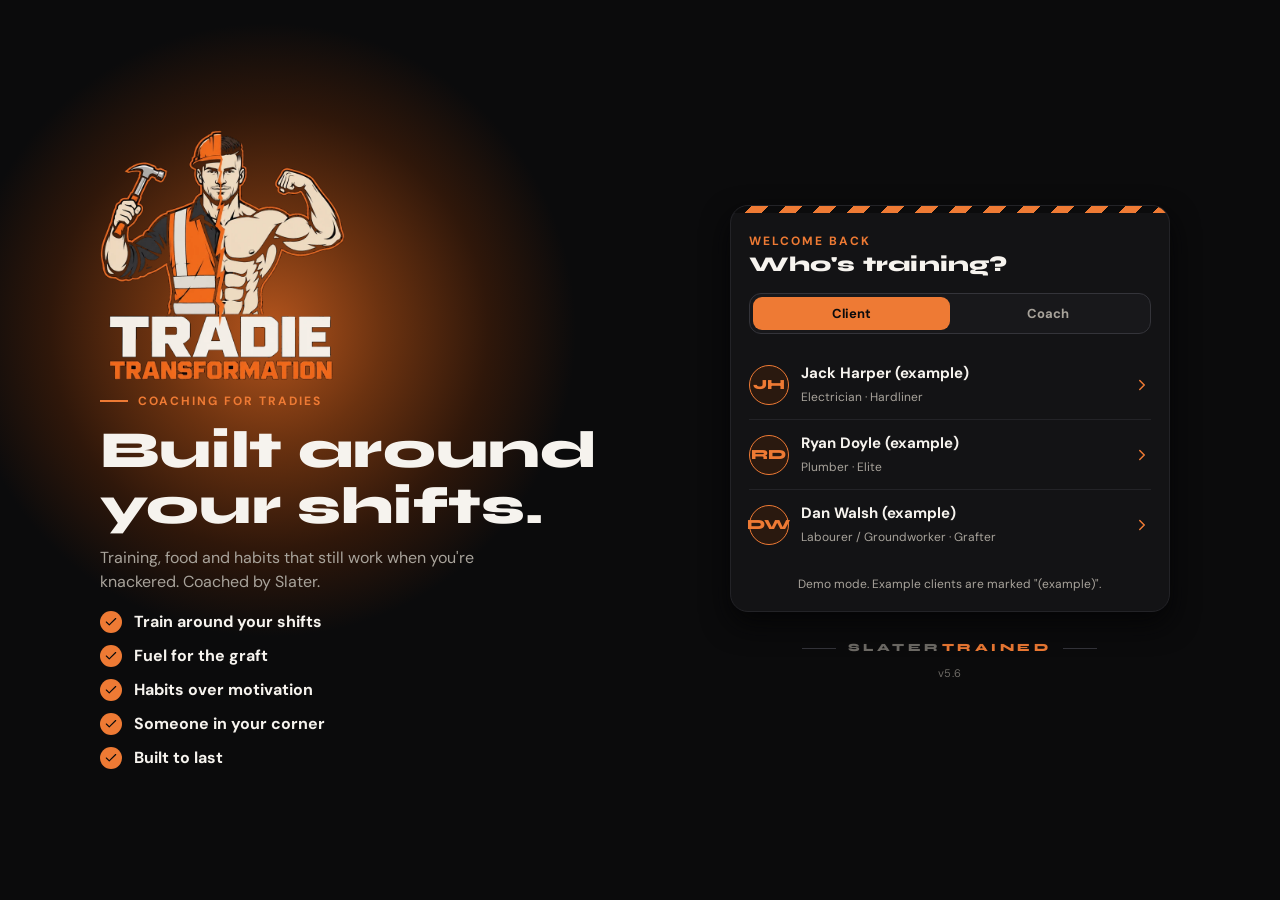
==== commit 8f1db602: "v5.6: per-client habits sheet: pick from master library or add custom (client-only) habits Co-Author" ====
--- a/index.html
+++ b/index.html
@@ -1134,7 +1134,7 @@
 const LOGO_FULL = '[data-uri]', LOGO_MARK = '[data-uri]';
 const logoFull = h => `<img class="logo-img" src="${LOGO_FULL}" alt="The Tradie Transformation" style="height:${h}px">`;
 const logoMark = h => `<img class="logo-img" src="${LOGO_MARK}" alt="" style="height:${h}px">`;
-const stFooter = () => `<div class="footer"><i></i><span class="st-mark">SLATER<b>TRAINED</b></span><i></i></div><div class="appver">v5.5</div>`;
+const stFooter = () => `<div class="footer"><i></i><span class="st-mark">SLATER<b>TRAINED</b></span><i></i></div><div class="appver">v5.6</div>`;
 function toast(t) { const el = $('#toast'); el.textContent = t; el.hidden = false; clearTimeout(toast._t); toast._t = setTimeout(() => el.hidden = true, 2800); }
 
 /* ---------- navigation ---------- */
@@ -1484,7 +1484,7 @@
         <label class="f">Age<input class="in sm num" name="age" type="number" value="${st.age || ''}" required></label><label class="f">Height cm<input class="in sm num" name="height" type="number" value="${st.height || ''}" required></label>
         <label class="f">Weight kg<input class="in sm num" name="weight" type="number" step="0.1" value="${DB.dailyOf(c.id).filter(d => d.weight).pop()?.weight || ''}" required></label></div><button class="btn ghost sm" type="submit" style="align-self:flex-start">Apply new targets</button></form>
       <section class="card"><h3>Habits</h3><div class="list">${c.habits.map(h => `<div class="li"><span class="grow">${esc(h.label)} <span class="tiny">${esc(habitDaysText(h))}</span></span><button class="iconbtn sm" data-act="sheetHabitDays" data-c="${c.id}" data-h="${h.id}" aria-label="Change days">${IC.cal}</button><button class="iconbtn sm" data-act="delHabit" data-id="${c.id}" data-h="${h.id}" aria-label="Remove habit">${IC.x}</button></div>`).join('') || '<div class="empty small">No habits set.</div>'}</div>
-        <form class="row" data-form="addHabit" data-id="${c.id}"><input class="in sm grow" name="label" placeholder="e.g. Pack lunch the night before" style="min-width:180px" required><button class="btn sm" type="submit">Add</button></form></section></div></div>
+        <div class="row"><button class="btn sm" data-act="habitLibPick" data-c="${c.id}">${IC.book} From library</button><button class="btn ghost sm" data-act="clientHabits" data-c="${c.id}">${IC.plus} Custom habit</button></div></section></div></div>
     <section class="card"><h3>Last 14 days</h3><div class="tablewrap"><table class="t num"><thead><tr><th>Date</th><th>kcal</th><th>Protein</th><th>Steps</th><th>Water</th><th>Sleep</th><th>Habits</th></tr></thead><tbody>
       ${Array.from({ length: 14 }, (_, i) => addDays(today(), -i)).map(dt => { const d = DB.day(c.id, dt) || {}, t = dayTotals(c.id, dt), tg = targetsFor(c, dt); return `<tr><td style="white-space:nowrap">${fmtLong(dt)}</td><td style="color:${!t.n ? 'var(--faint)' : Math.abs(t.kcal - tg.kcal) <= tg.kcal * 0.1 ? 'var(--good)' : 'var(--text)'}">${t.n ? t.kcal : '—'}</td><td style="color:${!t.n ? 'var(--faint)' : t.p >= tg.p * 0.9 ? 'var(--good)' : 'var(--warn)'}">${t.n ? t.p + 'g' : '—'}</td><td>${d.steps ? d.steps.toLocaleString('en-GB') : '—'}</td><td>${d.water ? (d.water / 1000).toFixed(1) + 'L' : '—'}</td><td>${d.sleep ? d.sleep + 'h' : '—'}</td><td>${(d.habits || []).length}/${c.habits.length}</td></tr>`; }).join('')}
     </tbody></table></div></section>`;
@@ -4352,6 +4352,44 @@
   if (ds.packrep !== undefined && t.checked) { const a = $('#pkdue'), b = $('#pkdays'); if (a) a.hidden = t.value !== 'once'; if (b) b.hidden = t.value !== 'days'; return; }
   if (ds.pk && ds.id) { const pk = S.packs.find(x => x.id === ds.id); if (!pk) return; pk[ds.pk] = t.type === 'checkbox' ? t.checked : t.value; t.tagName === 'SELECT' || t.type === 'checkbox' ? save() : lazySave(); } });
 
+/* ---------- per-client habits sheet (v5.6) ----------
+   One place to manage a client's habits: pick from the master library, or add a
+   custom habit just for them (not saved to the library unless you tick the box). */
+let HLP = { cat: '' };
+SHEETS.clientHabits = el => { const c = DB.client(el.dataset.c), f = first(c.name);
+  openSheet(`${sheetHead(c.name, 'Habits')}
+    <div class="list">${c.habits.map(h => `<div class="li"><span class="grow" style="min-width:0"><b class="trunc" style="display:block">${esc(h.label)}</b><span class="tiny">${esc(habitDaysText(h))}${habitPool().some(x => x.name.toLowerCase() === h.label.toLowerCase()) ? ' · from library' : ' · just for ' + esc(f)}</span></span><button class="iconbtn sm" data-act="sheetHabitDays" data-c="${c.id}" data-h="${h.id}" data-back="1" aria-label="Edit ${esc(h.label)}">${IC.edit}</button><button class="iconbtn sm" data-act="chRemove" data-c="${c.id}" data-h="${h.id}" aria-label="Remove ${esc(h.label)}">${IC.x}</button></div>`).join('') || `<span class="tiny">${esc(f)} has no habits yet.</span>`}</div>
+    <button class="btn block" data-act="habitLibPick" data-c="${c.id}">${IC.book} Add from your master library</button>
+    <form class="card stripe stack-sm" data-form="chCustom" data-c="${c.id}"><h3>Custom habit just for ${esc(f)}</h3>
+      <input class="in" name="label" required maxlength="60" placeholder="e.g. No energy drinks before 12">
+      <div class="eyebrow">Which days</div>${dayQuick('hd')}${dayChips(ALLD)}
+      <label class="row small" style="gap:8px;cursor:pointer"><input type="checkbox" name="lib"> Also save it to my master library</label>
+      <button class="btn block" type="submit">Add for ${esc(f)}</button></form>`); };
+SHEETS.habitLibPick = el => { const c = DB.client(el.dataset.c), pool = habitPool(), cats = [...new Set(pool.map(h => h.cat))]; if (!cats.includes(HLP.cat)) HLP.cat = cats[0];
+  openSheet(`${sheetHead(c.name, 'Master habit library')}
+    <div class="eyebrow">On which days</div><div class="row" style="gap:6px">${[1, 2, 3, 4, 5, 6, 0].map(d => `<button class="tab ${HAS_DAYS.includes(d) ? 'on' : ''}" data-act="hlpDay" data-d="${d}" data-c="${c.id}">${DAYN[d]}</button>`).join('')}</div><span class="tiny">${esc(habitDaysText({ days: HAS_DAYS }))}. Tap habits to add or remove them.</span>
+    <div class="tabs">${cats.map(x => `<button class="tab ${HLP.cat === x ? 'on' : ''}" data-act="hlpCat" data-v="${esc(x)}" data-c="${c.id}">${esc(x)}</button>`).join('')}</div>
+    <div class="stack-sm">${pool.filter(h => h.cat === HLP.cat).map(h => { const on = c.habits.some(x => x.label.toLowerCase() === h.name.toLowerCase()); return `<button class="check ${on ? 'on' : ''}" data-act="hlpToggle" data-c="${c.id}" data-n="${esc(h.name)}"><span class="box">${on ? IC.tick : ''}</span><span class="grow"><b style="display:block">${esc(h.name)}</b><span class="tiny">${esc(h.desc || '')}</span></span></button>`; }).join('')}</div>
+    <button class="btn ghost block" data-act="clientHabits" data-c="${c.id}">Done</button>`); };
+Object.assign(ACTS, {
+  clientHabits: el => SHEETS.clientHabits(el), habitLibPick: el => SHEETS.habitLibPick(el),
+  hlpCat: el => { HLP.cat = el.dataset.v; SHEETS.habitLibPick(el); },
+  hlpDay: el => { const d = +el.dataset.d; HAS_DAYS = HAS_DAYS.includes(d) ? HAS_DAYS.filter(x => x !== d) : [...HAS_DAYS, d].sort(); if (!HAS_DAYS.length) HAS_DAYS = [d]; SHEETS.habitLibPick(el); },
+  hlpToggle: el => { const c = DB.client(el.dataset.c), n = el.dataset.n, i = c.habits.findIndex(h => h.label.toLowerCase() === n.toLowerCase()); if (i >= 0) c.habits.splice(i, 1); else c.habits.push({ id: uid(), label: n, days: HAS_DAYS.length === 7 ? undefined : HAS_DAYS.slice() }); save(); stay({}); SHEETS.habitLibPick(el); },
+  chRemove: el => { const c = DB.client(el.dataset.c); c.habits = c.habits.filter(h => h.id !== el.dataset.h); save(); stay({}); SHEETS.clientHabits(el); },
+  sheetHabitDays: el => SHEETS.habitDays(el)
+});
+FORMS.chCustom = (f, d) => { const c = DB.client(f.dataset.c), days = readDays(d), label = d.label.trim(); if (!days.length) return toast('Pick at least one day.');
+  if (c.habits.some(h => h.label.toLowerCase() === label.toLowerCase())) return toast(`${first(c.name)} already has that habit.`);
+  c.habits.push({ id: uid(), label, days: days.length === 7 ? undefined : days });
+  if (d.lib && !habitPool().some(h => h.name.toLowerCase() === label.toLowerCase())) S.habitLib.push({ id: uid(), cat: 'My habits', name: label, desc: '', by: 'coach' });
+  save(); stay({}); toast(d.lib ? `Added for ${first(c.name)} and saved to your library` : `Added for ${first(c.name)} only`); SHEETS.clientHabits({ dataset: { c: c.id } }); };
+// After editing a habit's days from the habits sheet, go back to it.
+{ const _hd = FORMS.habitDays; FORMS.habitDays = (f, d) => { _hd(f, d); if (f.dataset.back) SHEETS.clientHabits({ dataset: { c: f.dataset.c } }); }; }
+{ const _hds = SHEETS.habitDays; SHEETS.habitDays = el => { _hds(el); if (el.dataset.back) { const fm = document.querySelector('form[data-form=habitDays]'); if (fm) fm.dataset.back = '1'; } }; }
+// Habits button on the client's to-do card (Overview tab).
+{ const _ct2 = coachTodoCard; coachTodoCard = function (c) { return _ct2(c).replace(`<button class="btn ghost sm" data-act="packPick"`, `<button class="btn ghost sm" data-act="clientHabits" data-c="${c.id}">${IC.tick} Habits (${c.habits.length})</button><button class="btn ghost sm" data-act="packPick"`); }; }
+
 /* =====================================================================
    09z: wire build 5 into the app: migrations, navigation, screens.
    ===================================================================== */
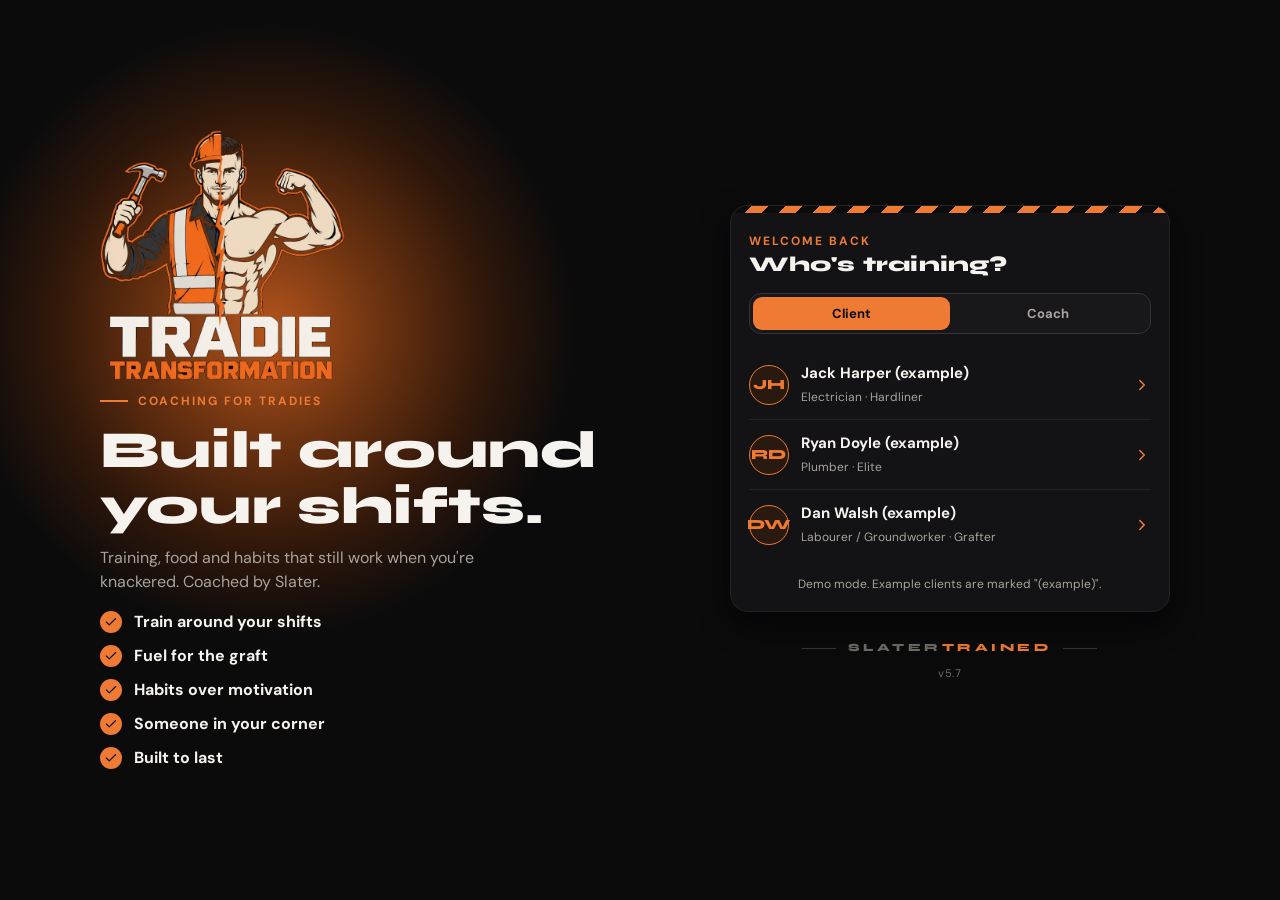
==== commit d38f8aee: "v5.7: swipe down to close pop-ups, edge-swipe back, bigger tap areas; every-button test Co-Authored-" ====
--- a/index.html
+++ b/index.html
@@ -652,6 +652,11 @@
 .todogo svg { width: 16px; height: 16px; }
 .repseg { display: flex; flex-wrap: wrap; }
 .dayopt span { padding: 7px 10px; border: 1px solid var(--line-2); }
+.like, .todo .tick, button.tick, .linkbtn, button.check[data-act=modDone], .calplus, .grip { position: relative; }
+.like::after, .todo .tick::after, button.tick::after, button.check[data-act=modDone]::after, .calplus::after { content: ''; position: absolute; inset: -10px; }
+.linkbtn::after { content: ''; position: absolute; inset: -12px -4px; }
+.like { min-height: 36px; min-width: 36px; justify-content: center; }
+@media (max-width: 699px) { .sheet .grab { width: 48px; height: 5px; margin: -6px auto 2px; box-shadow: 0 0 0 14px transparent; } .sheet { touch-action: pan-y; overscroll-behavior: contain; } }
 @media (prefers-reduced-motion: reduce) { .scanbox.live .scanframe i { animation: none; } .tgl { transition: none; } }
 </style>
 
@@ -1134,7 +1139,7 @@
 const LOGO_FULL = '[data-uri]', LOGO_MARK = '[data-uri]';
 const logoFull = h => `<img class="logo-img" src="${LOGO_FULL}" alt="The Tradie Transformation" style="height:${h}px">`;
 const logoMark = h => `<img class="logo-img" src="${LOGO_MARK}" alt="" style="height:${h}px">`;
-const stFooter = () => `<div class="footer"><i></i><span class="st-mark">SLATER<b>TRAINED</b></span><i></i></div><div class="appver">v5.6</div>`;
+const stFooter = () => `<div class="footer"><i></i><span class="st-mark">SLATER<b>TRAINED</b></span><i></i></div><div class="appver">v5.7</div>`;
 function toast(t) { const el = $('#toast'); el.textContent = t; el.hidden = false; clearTimeout(toast._t); toast._t = setTimeout(() => el.hidden = true, 2800); }
 
 /* ---------- navigation ---------- */
@@ -4391,6 +4396,67 @@
 { const _ct2 = coachTodoCard; coachTodoCard = function (c) { return _ct2(c).replace(`<button class="btn ghost sm" data-act="packPick"`, `<button class="btn ghost sm" data-act="clientHabits" data-c="${c.id}">${IC.tick} Habits (${c.habits.length})</button><button class="btn ghost sm" data-act="packPick"`); }; }
 
 /* =====================================================================
+   09g (v5.7): gestures.
+   - Swipe a pop-up (sheet) down to close it, like iOS. Works from the
+     handle or header any time, and from anywhere once the pop-up is
+     scrolled to the top. The X still works.
+   - Swipe right from the left edge of a sub-screen to go back (same as
+     the back arrow).
+   Phones only (the desktop pop-up is a centred box).
+   ===================================================================== */
+{
+  const NO_DRAG = 'input,textarea,select,video,iframe,[contenteditable=true],.scanbox,.board,.dbtwrap,.kbars';
+  let D = null;
+  const sheetEl = () => document.querySelector('#sheet .sheet'), scrimEl = () => document.querySelector('#sheet .scrim');
+  const mobile = () => window.innerWidth < 700;
+  document.addEventListener('touchstart', e => {
+    if (!mobile() || e.touches.length !== 1) { D = null; return; }
+    const t = e.touches[0], sh = sheetEl();
+    if (sh && sh.contains(e.target)) {
+      if (e.target.closest(NO_DRAG)) { D = null; return; }
+      const head = e.target.closest('.grab') || (sh.firstElementChild && sh.children[1] && sh.children[1].contains(e.target));
+      D = { k: 'sheet', y0: t.clientY, x0: t.clientX, t0: Date.now(), head: !!head, top: sh.scrollTop <= 0, dy: 0, on: false };
+      return;
+    }
+    if (!sh && t.clientX < 28 && document.querySelector('#app [data-act=back]')) { D = { k: 'back', x0: t.clientX, y0: t.clientY, t0: Date.now(), dx: 0, on: false }; return; }
+    D = null;
+  }, { passive: true });
+  document.addEventListener('touchmove', e => {
+    if (!D) return; const t = e.touches[0];
+    if (D.k === 'sheet') {
+      const sh = sheetEl(); if (!sh) { D = null; return; }
+      const dy = t.clientY - D.y0, dx = t.clientX - D.x0;
+      if (!D.on) { if (Math.abs(dx) > Math.abs(dy) || dy < 6) { if (dy < -6 || Math.abs(dx) > 12) D = null; return; } if (!D.head && !(D.top && sh.scrollTop <= 0)) { D = null; return; } D.on = true; sh.style.transition = 'none'; sh.style.animation = 'none'; }
+      D.dy = Math.max(0, dy); sh.style.transform = `translateY(${D.dy}px)`; const s = scrimEl(); if (s) s.style.opacity = String(0.78 * Math.max(0.15, 1 - D.dy / 500));
+      if (e.cancelable) e.preventDefault();
+    } else if (D.k === 'back') {
+      const dx = t.clientX - D.x0, dy = t.clientY - D.y0;
+      if (!D.on) { if (Math.abs(dy) > Math.abs(dx) && Math.abs(dy) > 8) { D = null; return; } if (dx < 8) return; D.on = true; }
+      D.dx = Math.max(0, dx); const app = document.querySelector('#app .content') || document.querySelector('#app'); if (app) { app.style.transition = 'none'; app.style.transform = `translateX(${D.dx * 0.6}px)`; app.style.opacity = String(1 - Math.min(0.4, D.dx / 600)); }
+      if (e.cancelable) e.preventDefault();
+    }
+  }, { passive: false });
+  const end = () => {
+    if (!D || !D.on) { D = null; return; }
+    const ms = Math.max(1, Date.now() - D.t0);
+    if (D.k === 'sheet') {
+      const sh = sheetEl(), s = scrimEl(), go = D.dy > 110 || (D.dy > 45 && D.dy / ms > 0.55);
+      if (sh) { sh.style.transition = 'transform .2s ease-out'; sh.style.transform = go ? 'translateY(110%)' : ''; }
+      if (s) { s.style.transition = 'opacity .2s'; s.style.opacity = go ? '0' : ''; }
+      if (go) setTimeout(() => closeSheet(), 190); else setTimeout(() => { if (sh) sh.style.transition = ''; }, 220);
+    } else {
+      const app = document.querySelector('#app .content') || document.querySelector('#app'), go = D.dx > 90 || (D.dx > 40 && D.dx / ms > 0.5);
+      if (app) { app.style.transition = 'transform .18s ease-out, opacity .18s'; app.style.transform = go ? 'translateX(40%)' : ''; app.style.opacity = go ? '0' : ''; }
+      setTimeout(() => { if (app) { app.style.transition = ''; app.style.transform = ''; app.style.opacity = ''; } if (go) ACTS.back(); }, go ? 170 : 200);
+    }
+    D = null;
+  };
+  document.addEventListener('touchend', end); document.addEventListener('touchcancel', end);
+  // Escape closes a pop-up on a keyboard.
+  document.addEventListener('keydown', e => { if (e.key === 'Escape' && sheetEl() && !e.target.closest?.('[data-bt]')) closeSheet(); });
+}
+
+/* =====================================================================
    09z: wire build 5 into the app: migrations, navigation, screens.
    ===================================================================== */
 // Build 5 migrations, in order. Each runs on its own so one failing can't stop the rest.
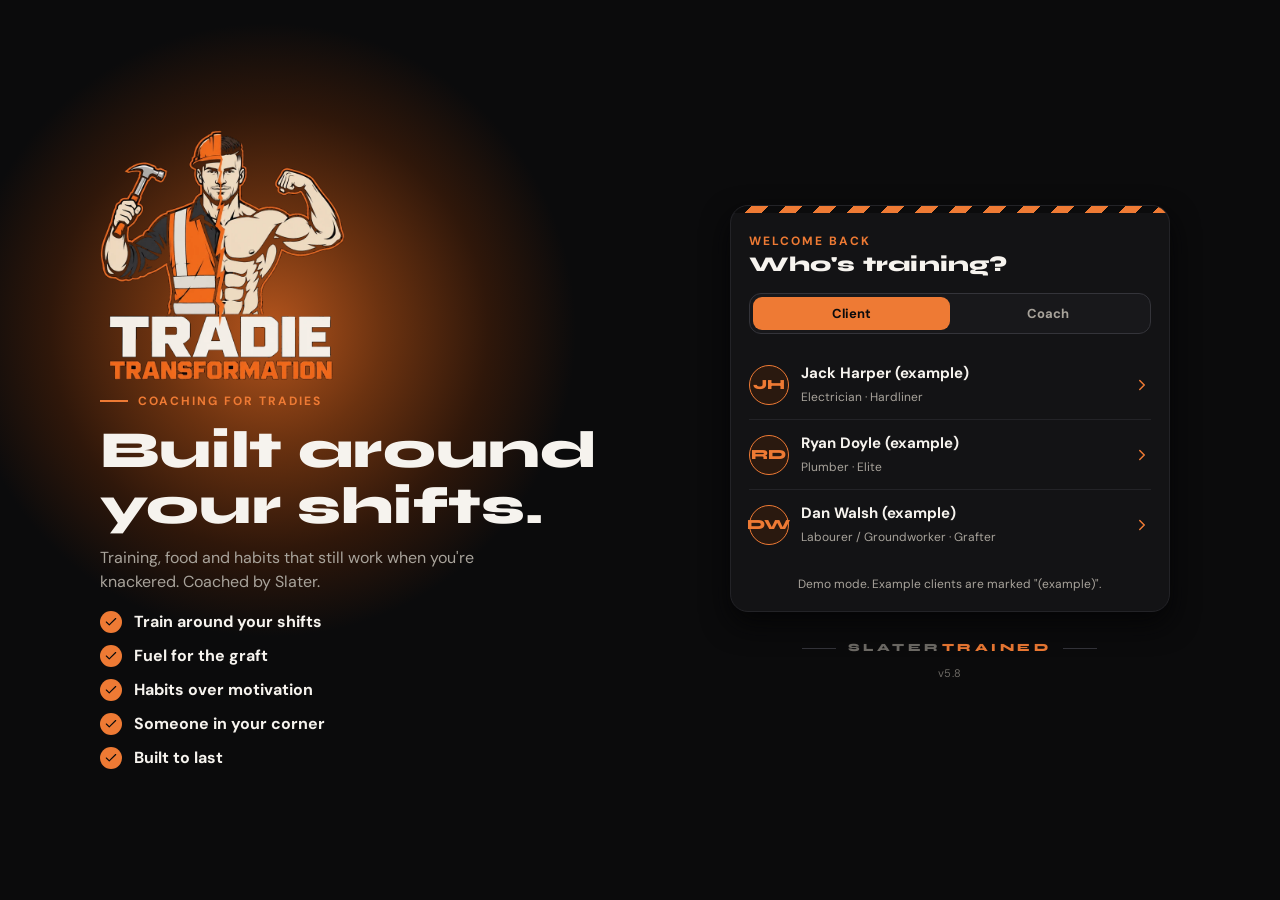
==== commit 8e8f1617: "v5.8: Slater's Tradie Macro Calculator in the app (same maths as the website); coach can set results" ====
--- a/index.html
+++ b/index.html
@@ -657,6 +657,40 @@
 .linkbtn::after { content: ''; position: absolute; inset: -12px -4px; }
 .like { min-height: 36px; min-width: 36px; justify-content: center; }
 @media (max-width: 699px) { .sheet .grab { width: 48px; height: 5px; margin: -6px auto 2px; box-shadow: 0 0 0 14px transparent; } .sheet { touch-action: pan-y; overscroll-behavior: contain; } }
+.mcbar { display: flex; gap: 2px; overflow-x: auto; scrollbar-width: none; padding: 2px 0 4px; }
+.mcbar::-webkit-scrollbar { display: none; }
+.mcdot { flex: 1 0 34px; display: flex; flex-direction: column; align-items: center; gap: 4px; }
+.mcdot b { width: 28px; height: 28px; border-radius: 50%; border: 1.5px solid var(--line-2); background: var(--card); display: flex; align-items: center; justify-content: center; font-family: Syne, sans-serif; font-size: 11px; color: var(--muted); }
+.mcdot span { font-size: 9px; font-weight: 700; letter-spacing: .06em; text-transform: uppercase; color: var(--muted); white-space: nowrap; }
+.mcdot.on b { border-color: var(--orange); color: var(--orange); background: var(--ember); }
+.mcdot.on span { color: var(--orange); }
+.mcdot.done b { background: var(--orange); border-color: var(--orange); color: var(--on-orange); }
+.mcdot.done span { color: var(--text); }
+.mccard { gap: 16px; }
+.mchd h2 { font-family: Syne, sans-serif; font-weight: 800; text-transform: uppercase; font-size: 24px; margin: 0 0 6px; }
+.mchd p { color: var(--muted); font-size: 14px; margin: 0; }
+.mcopts { display: grid; gap: 8px; }
+.mcopts.two { grid-template-columns: 1fr 1fr; }
+.mcopt { position: relative; text-align: left; background: var(--card-2); border: 1px solid var(--line); border-radius: 12px; padding: 14px 16px; color: var(--text); display: flex; flex-direction: column; gap: 3px; cursor: pointer; min-height: 64px; }
+.mcopt b { font-size: 15px; font-weight: 600; padding-right: 20px; line-height: 1.2; }
+.mcopt span { font-size: 12px; color: var(--muted); line-height: 1.4; }
+.mcopt.sel { border-color: var(--orange); background: var(--ember); box-shadow: 0 0 0 1px var(--orange); }
+.mcopt.sel b { font-weight: 700; }
+.mcopt.sel span { color: var(--orange-hi); }
+.mcopt.sel::after { content: '✓'; position: absolute; top: 12px; right: 14px; font-size: 12px; color: var(--orange); font-weight: 800; }
+.tiles.three { grid-template-columns: repeat(3, minmax(0, 1fr)); }
+.tiles.three .tile { padding: 12px 10px; }
+.mcerr { color: var(--orange-hi); font-size: 13px; }
+.mcnav .btn.grow { font-family: Syne, sans-serif; font-weight: 800; letter-spacing: .06em; text-transform: uppercase; }
+.seg.mini button { padding: 5px 12px; font-size: 12px; min-height: 30px; }
+.mccal { font-family: Syne, sans-serif; font-weight: 800; font-size: clamp(48px, 13vw, 64px); color: var(--orange); line-height: 1; }
+.mcprio { border-left: 4px solid var(--orange); }
+.mcprio p { margin: 0; line-height: 1.7; font-size: 14px; }
+.mctotal { border-top: 1px solid var(--orange); }
+.mcadj { display: flex; flex-direction: column; gap: 3px; padding: 10px 0; border-top: 1px solid var(--line); }
+.mcadj:first-of-type { border-top: 0; }
+.mcadj b { font-size: 10px; letter-spacing: .14em; text-transform: uppercase; color: var(--orange); }
+@media (max-width: 380px) { .mcopts.two { grid-template-columns: 1fr; } }
 @media (prefers-reduced-motion: reduce) { .scanbox.live .scanframe i { animation: none; } .tgl { transition: none; } }
 </style>
 
@@ -1139,7 +1173,7 @@
 const LOGO_FULL = '[data-uri]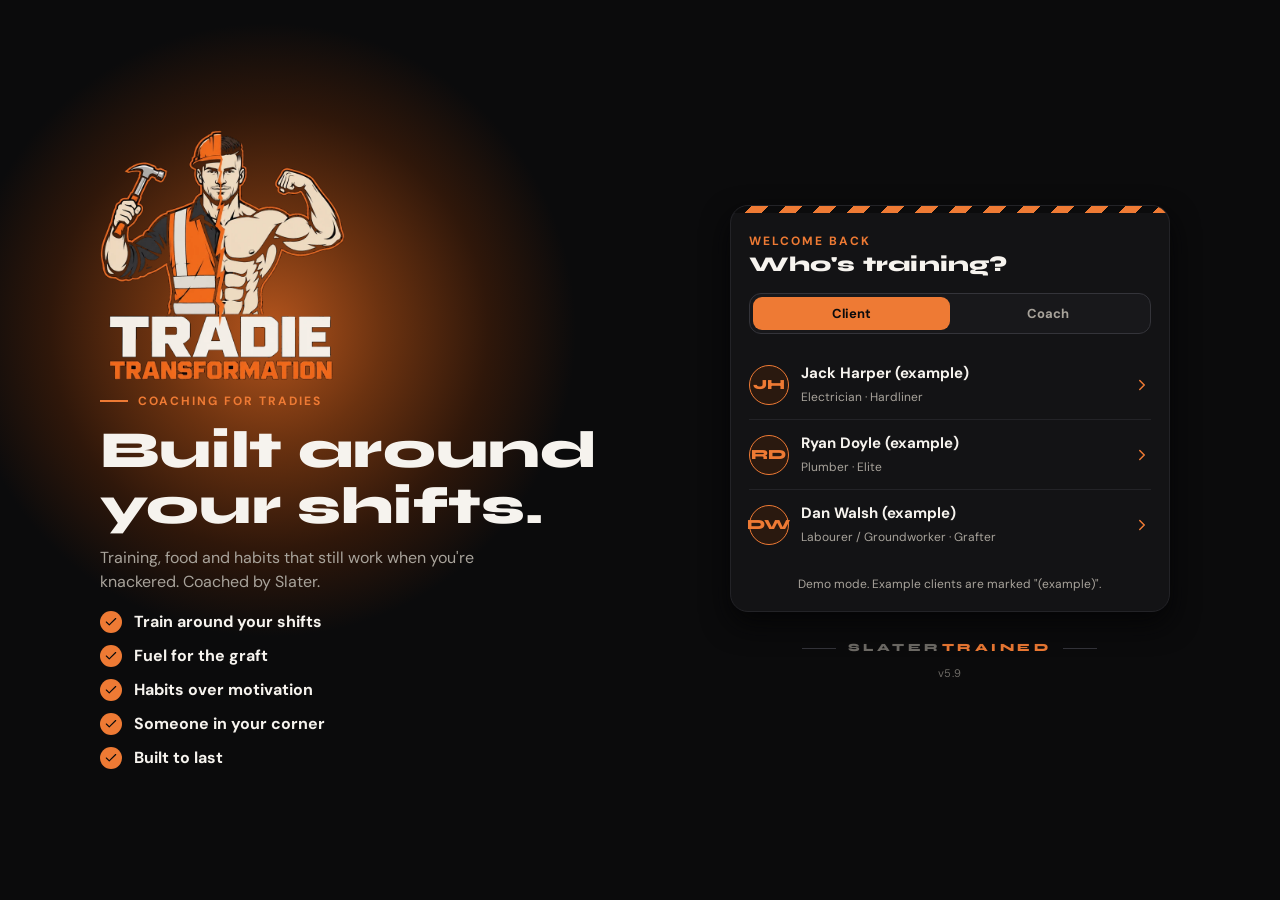
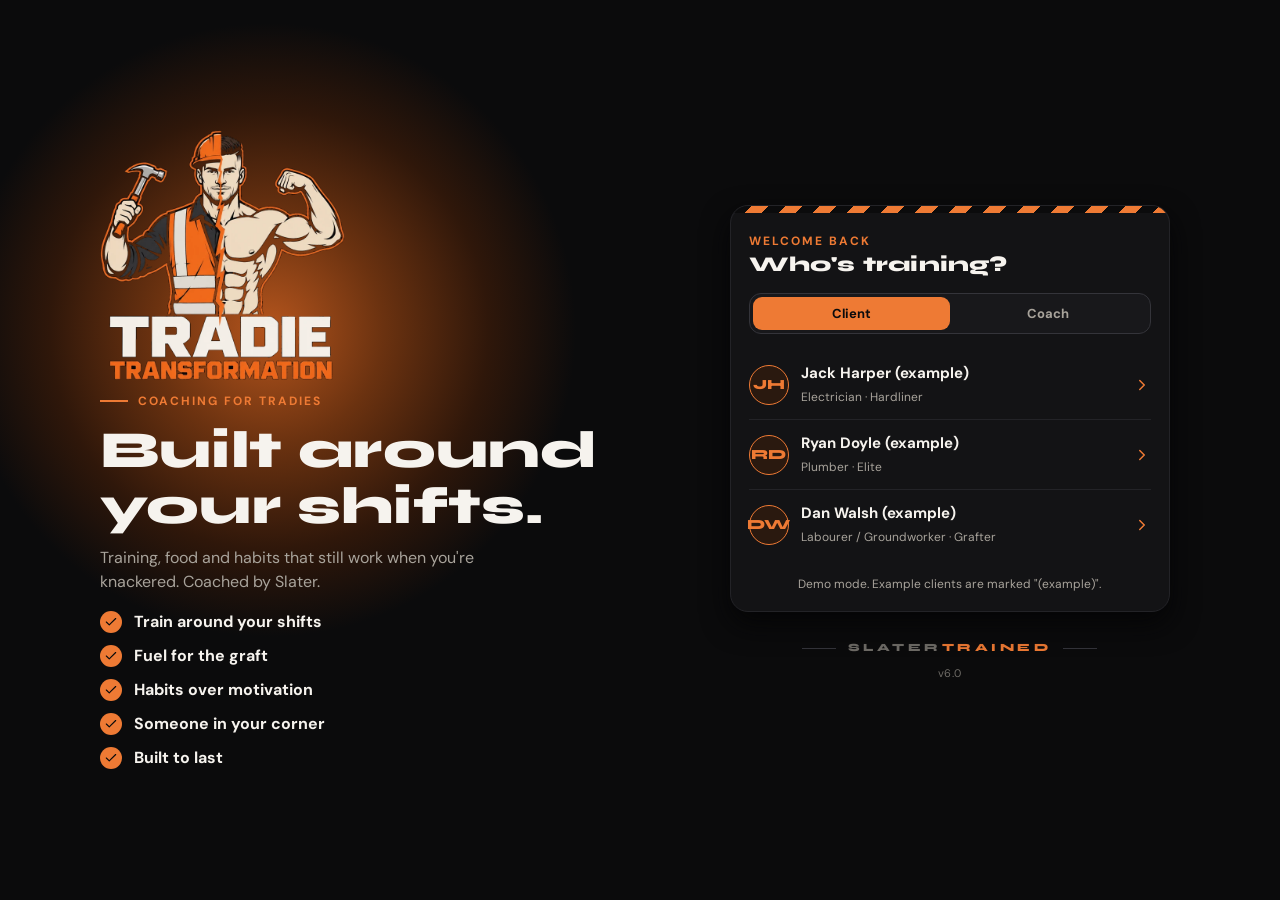
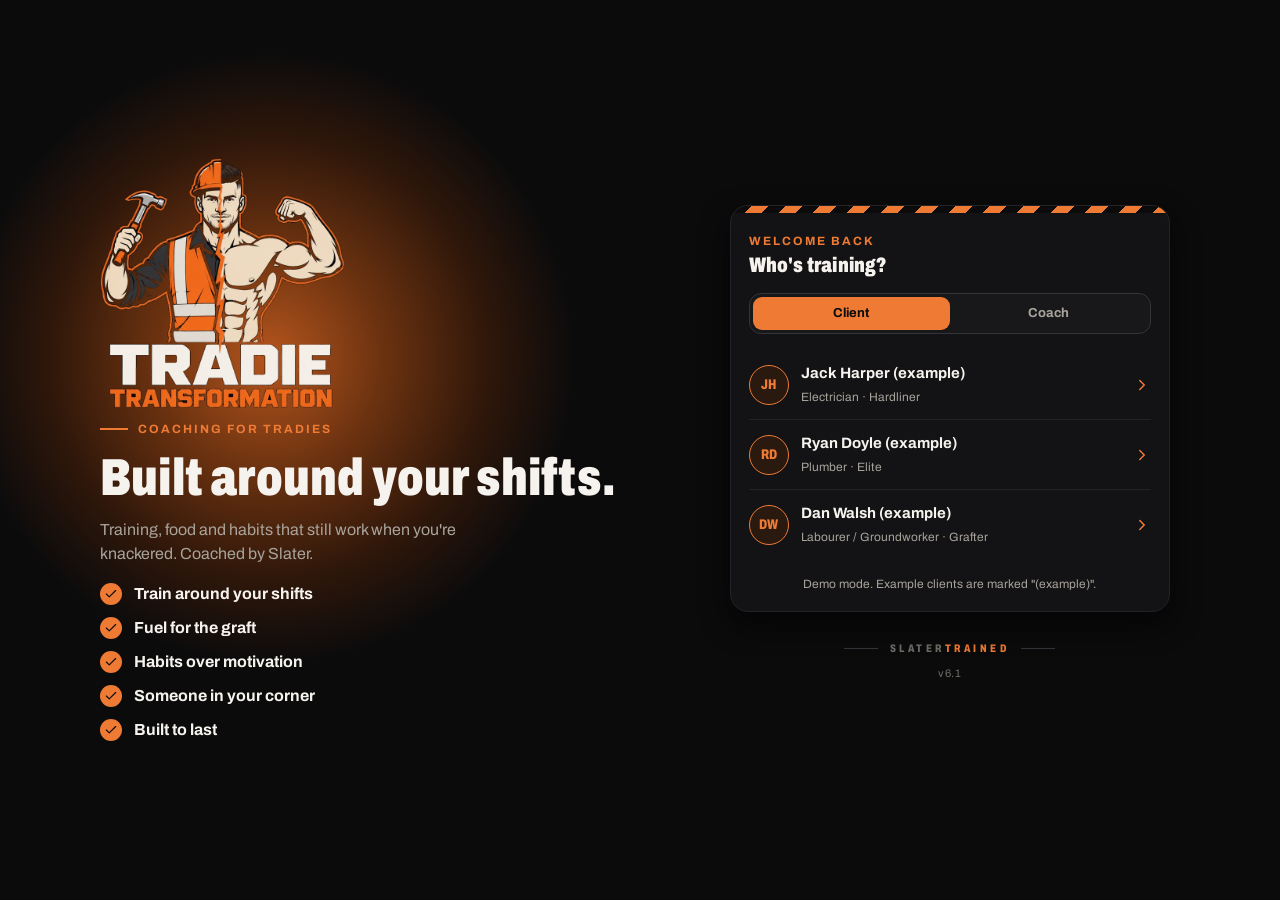
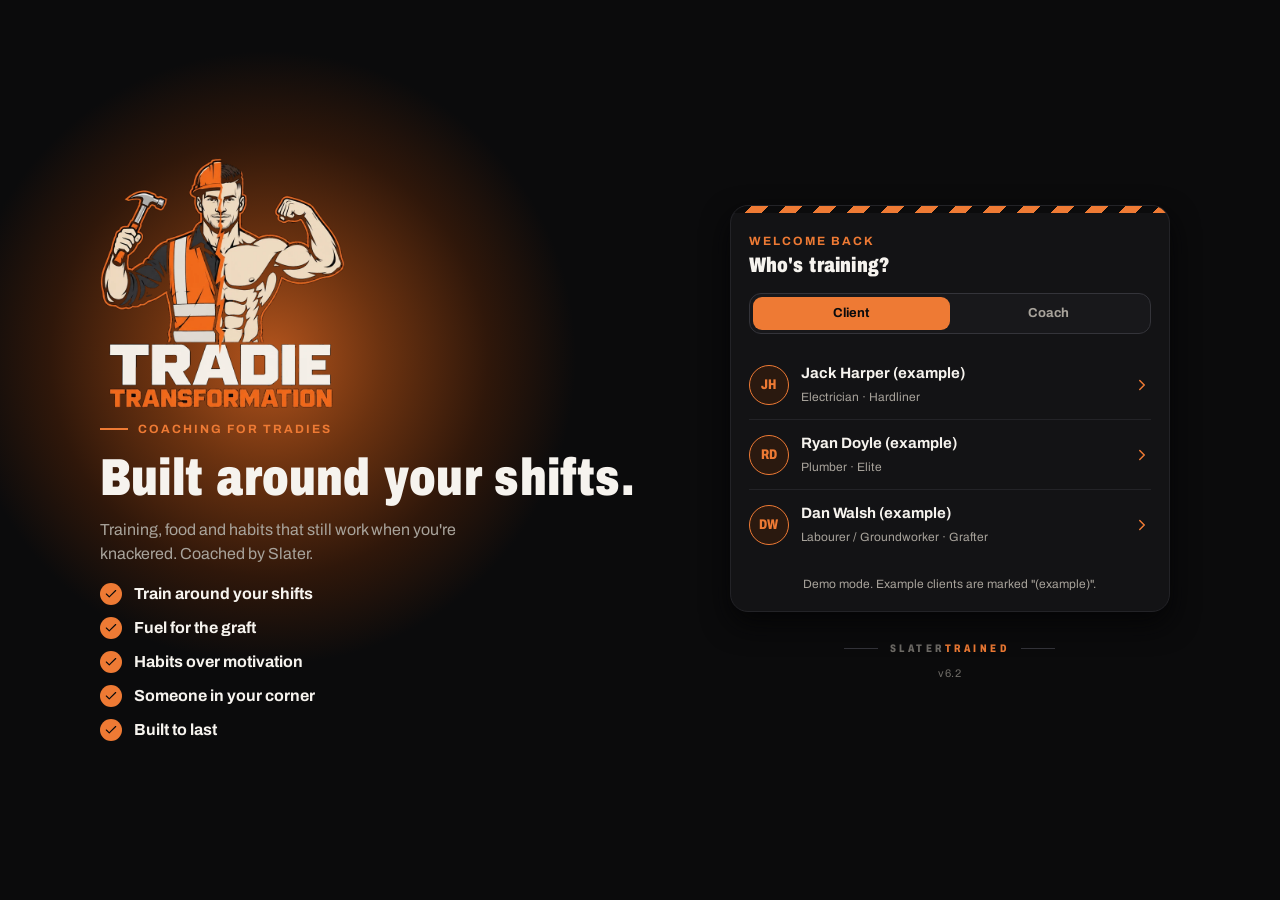
